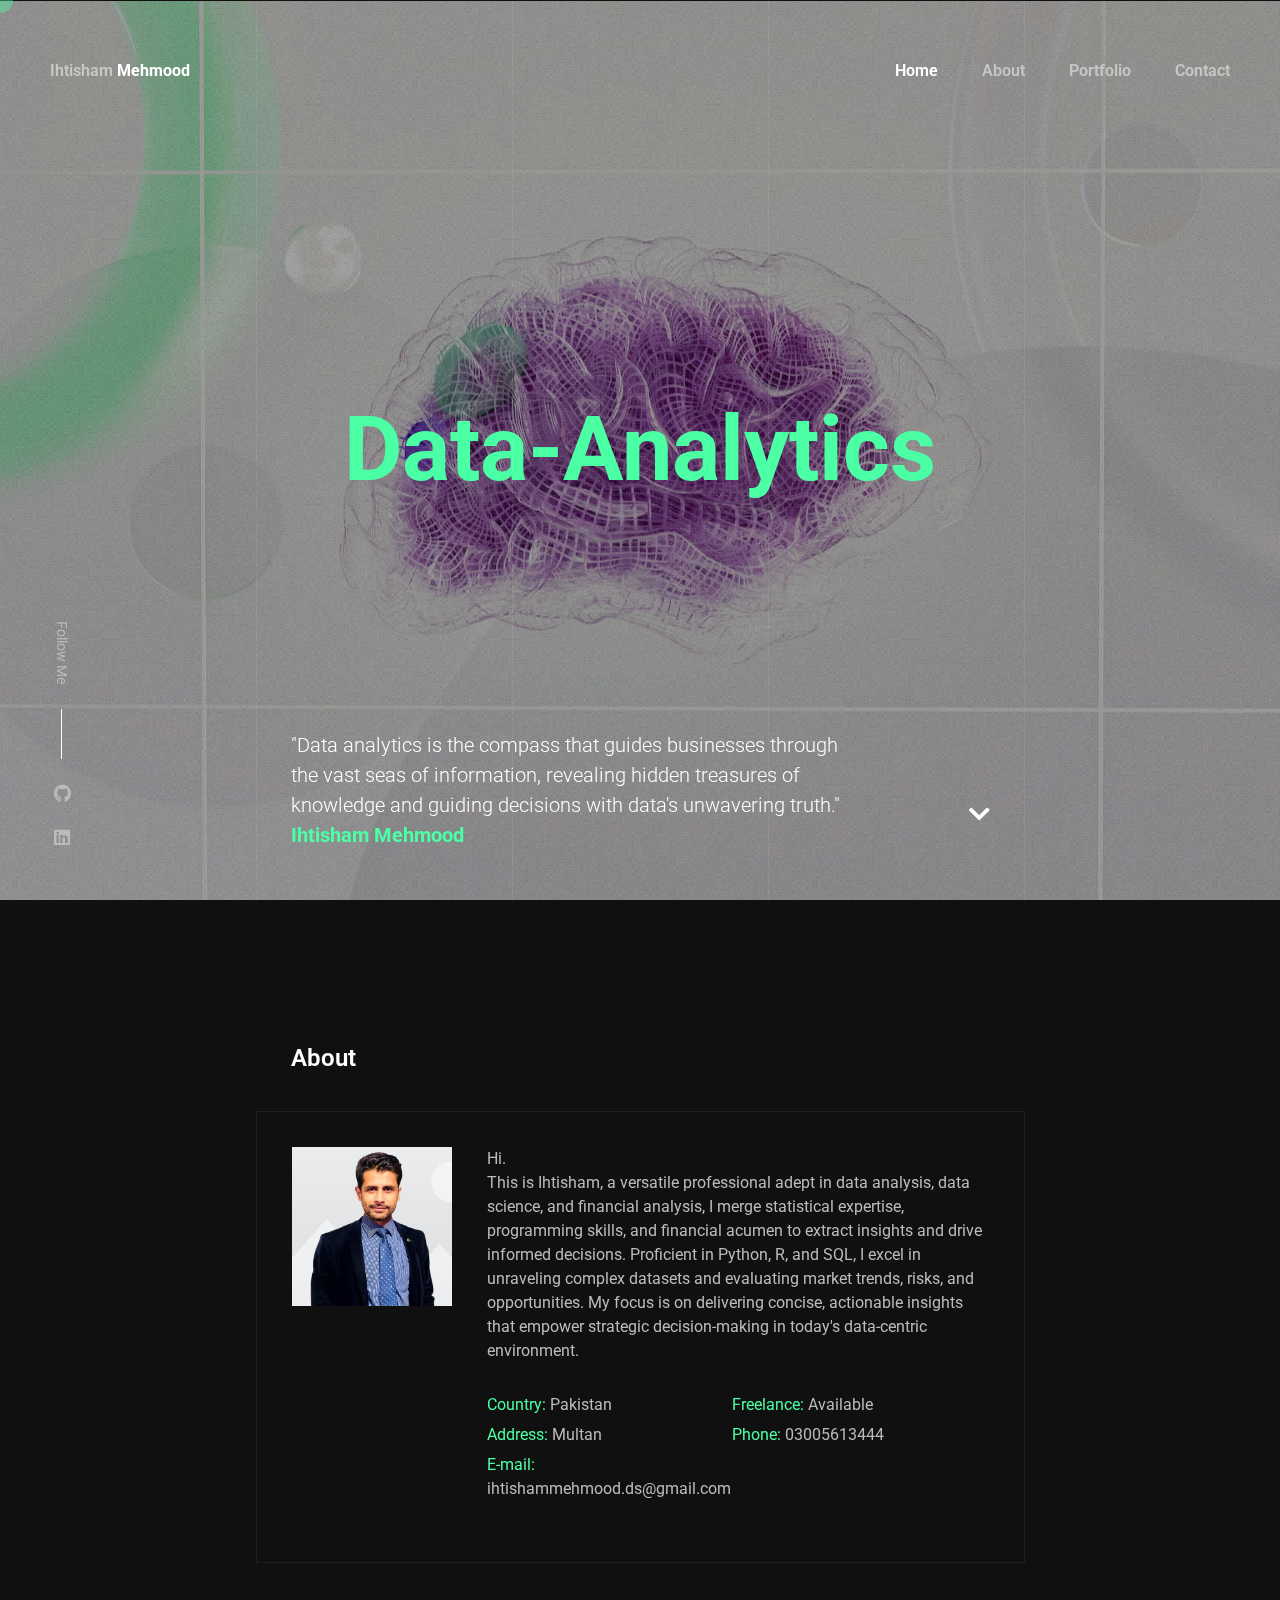
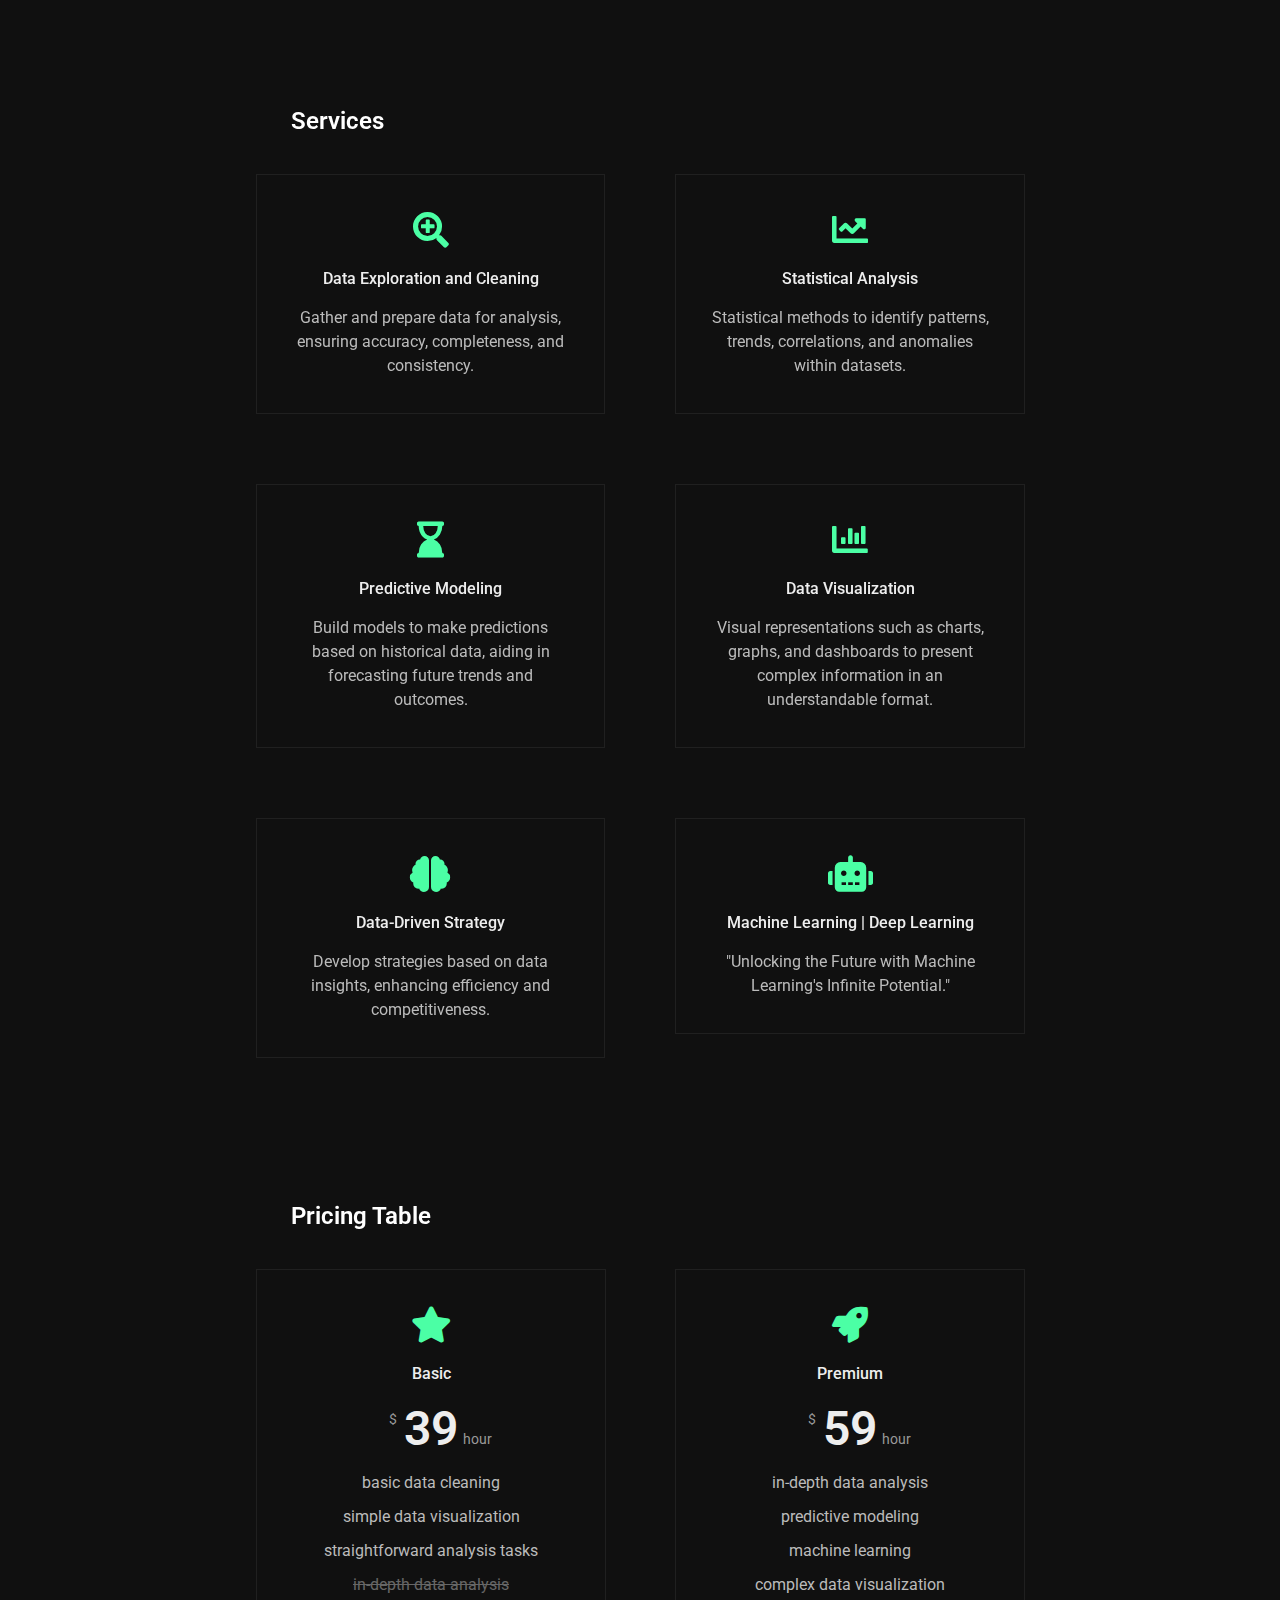
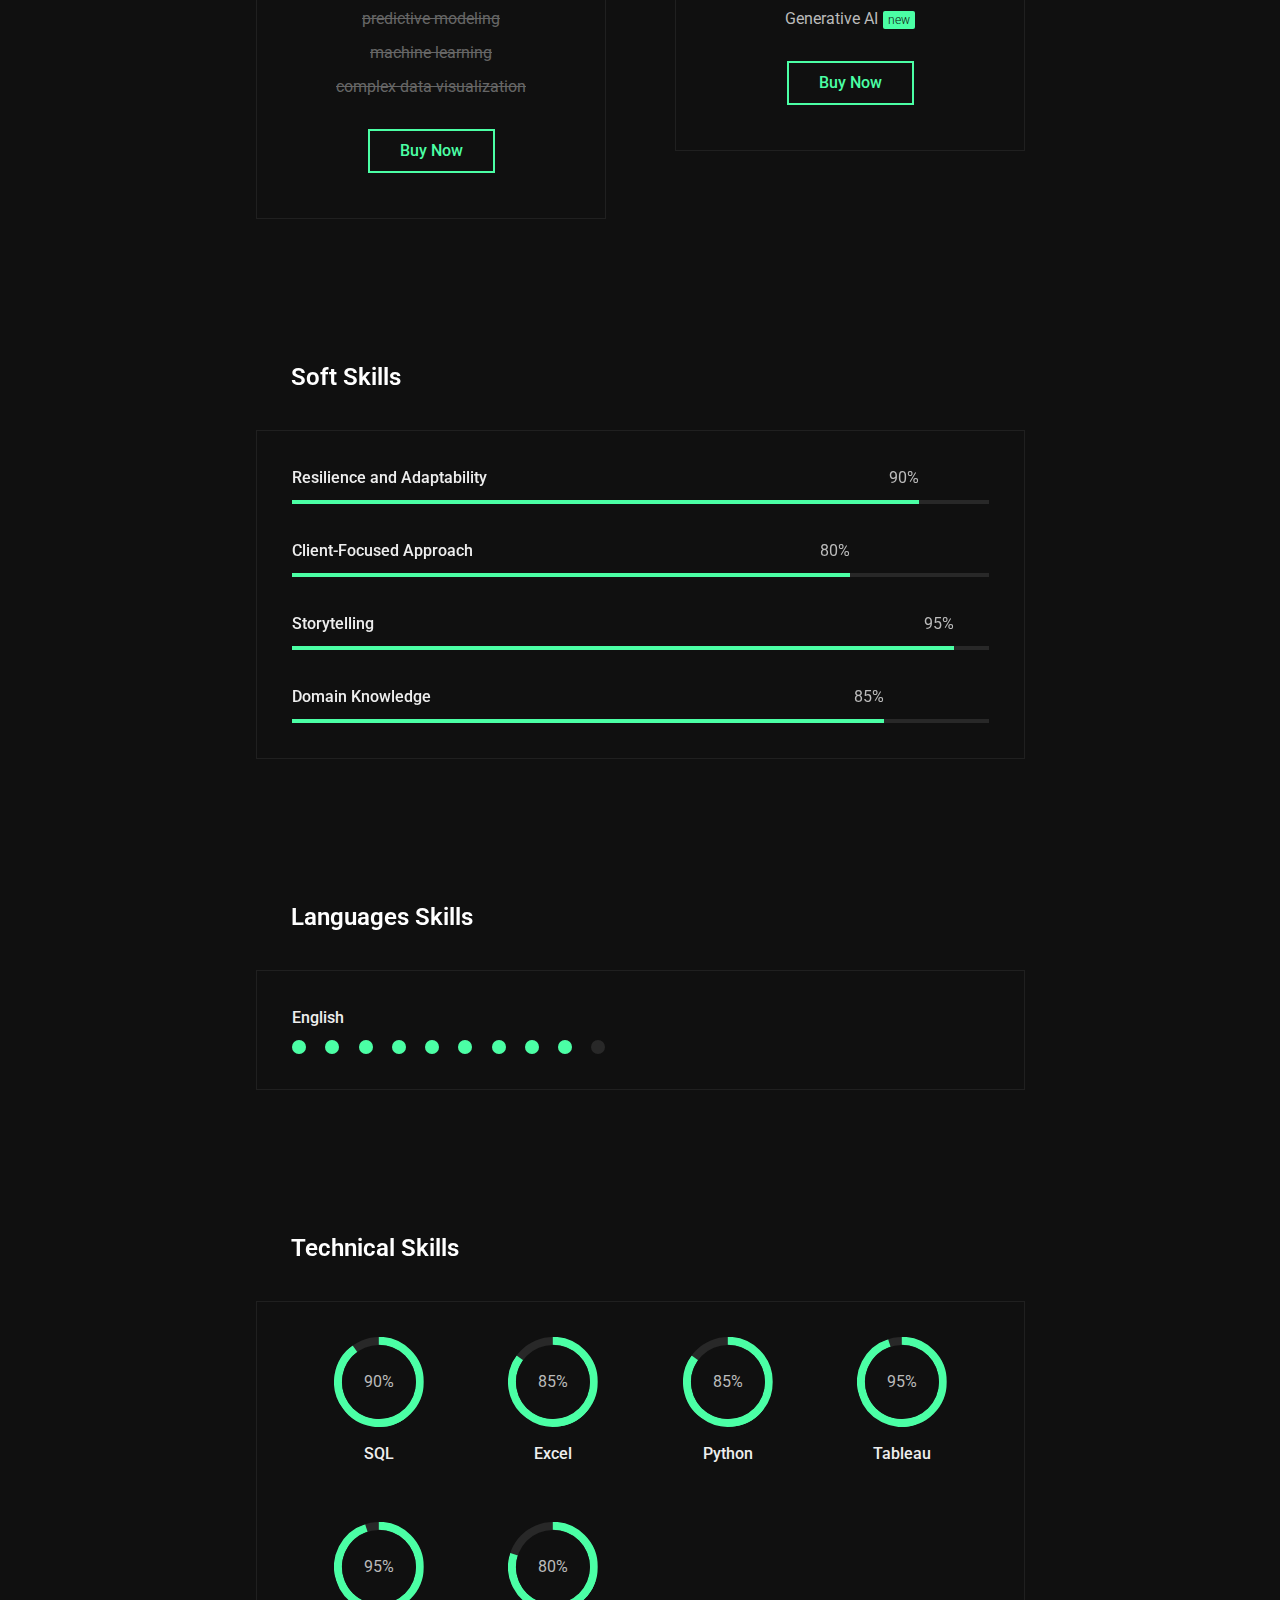
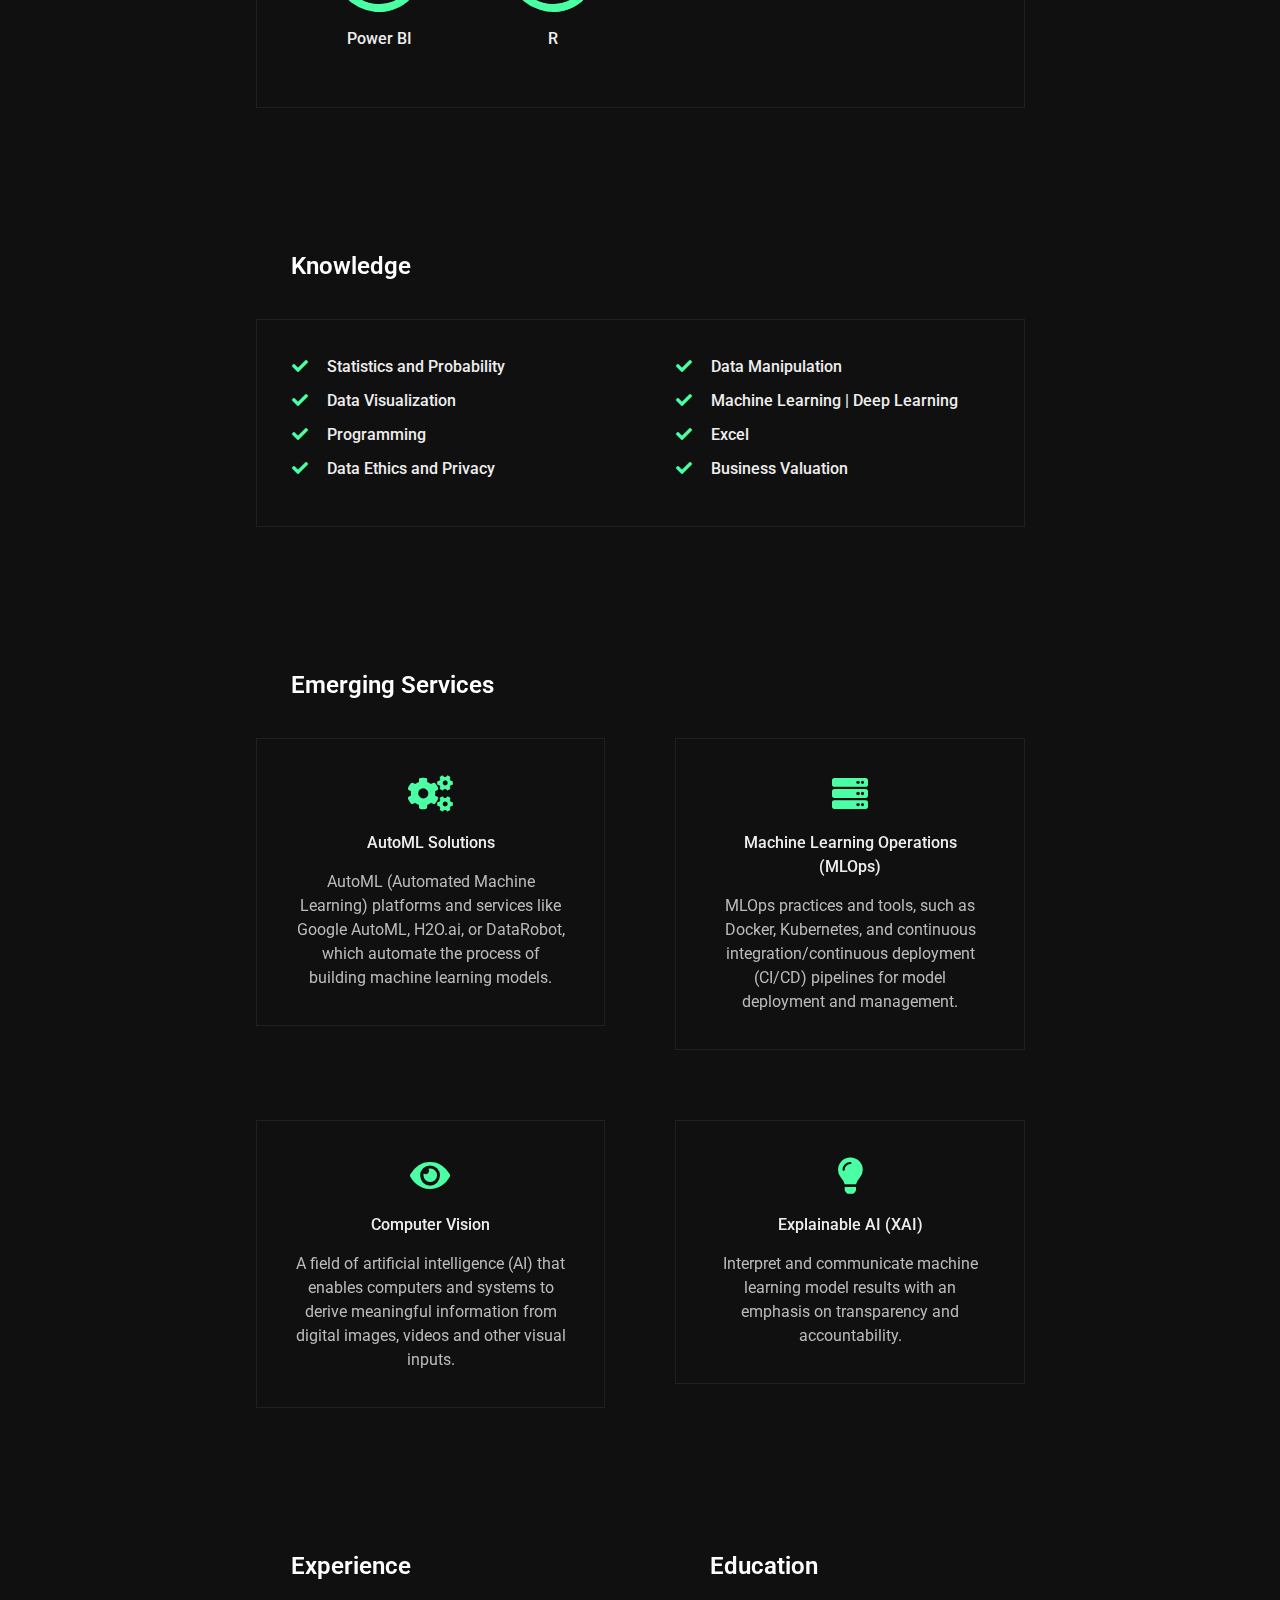
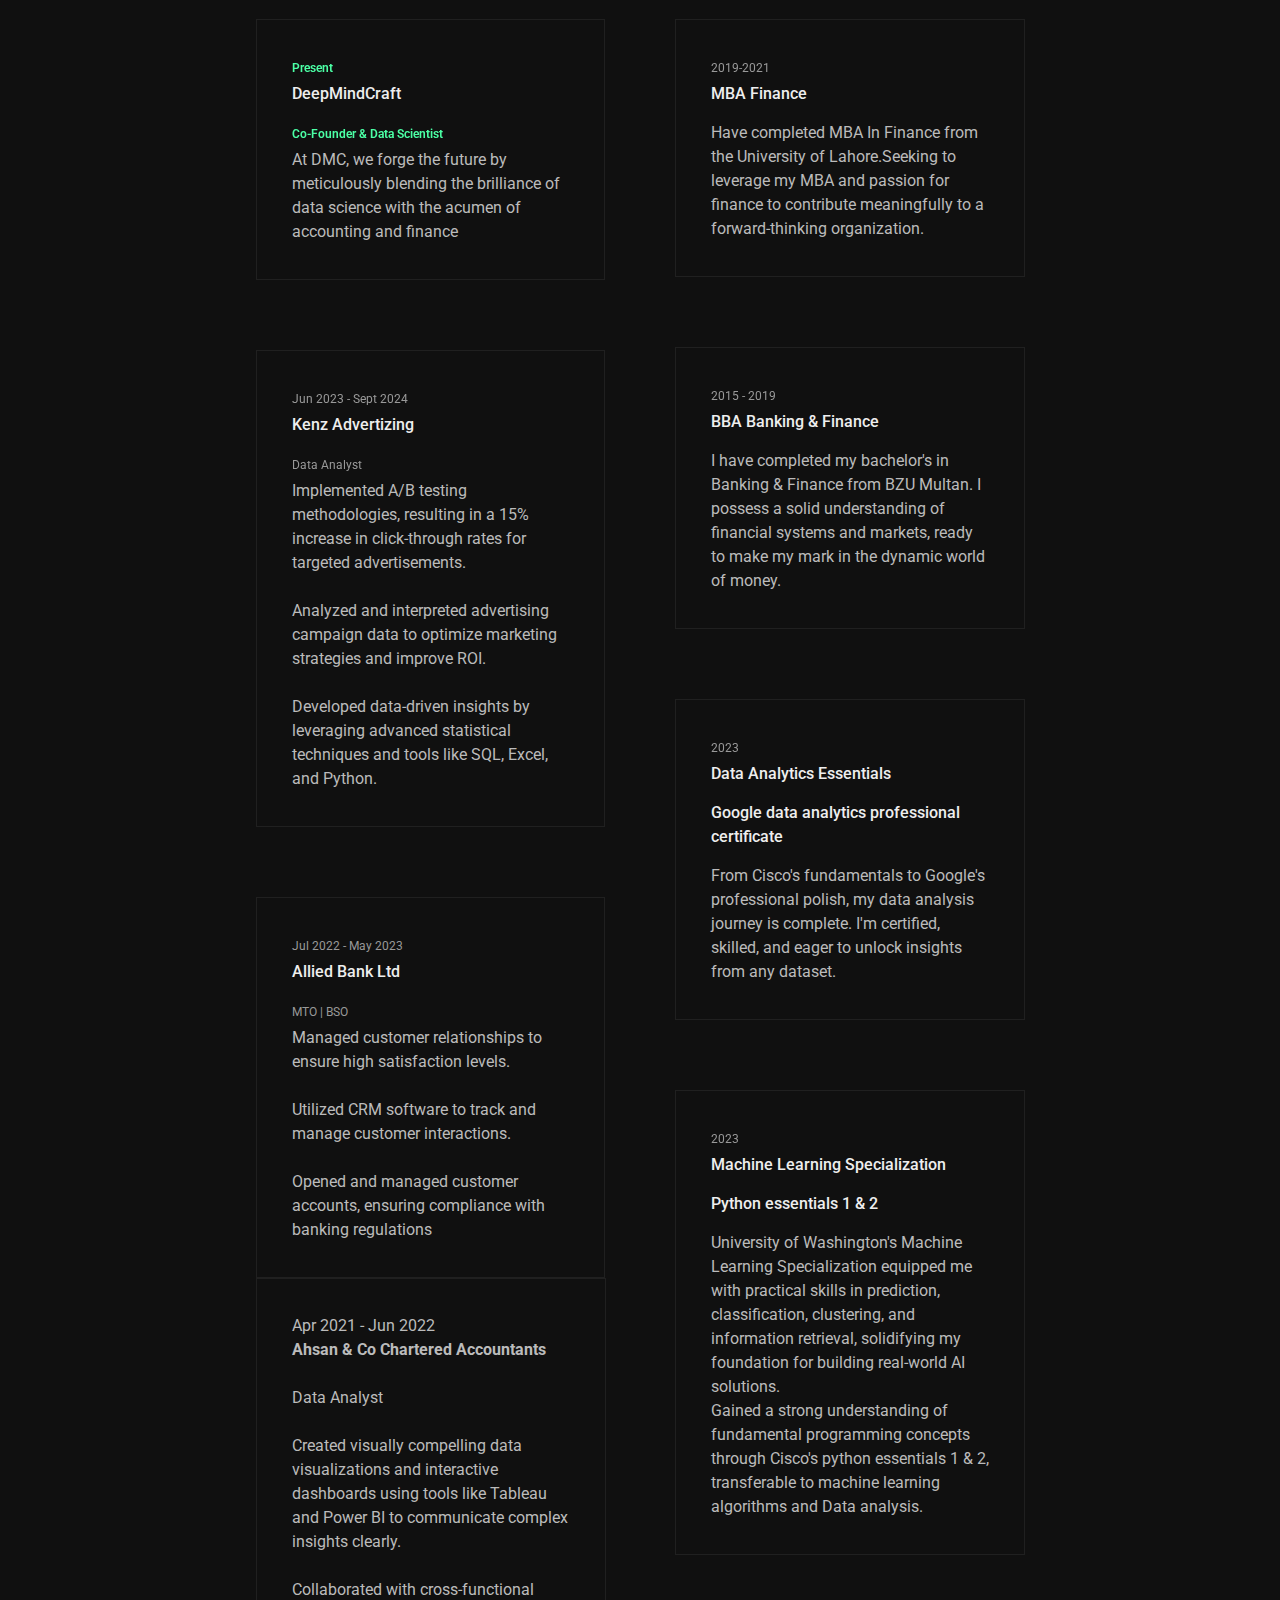
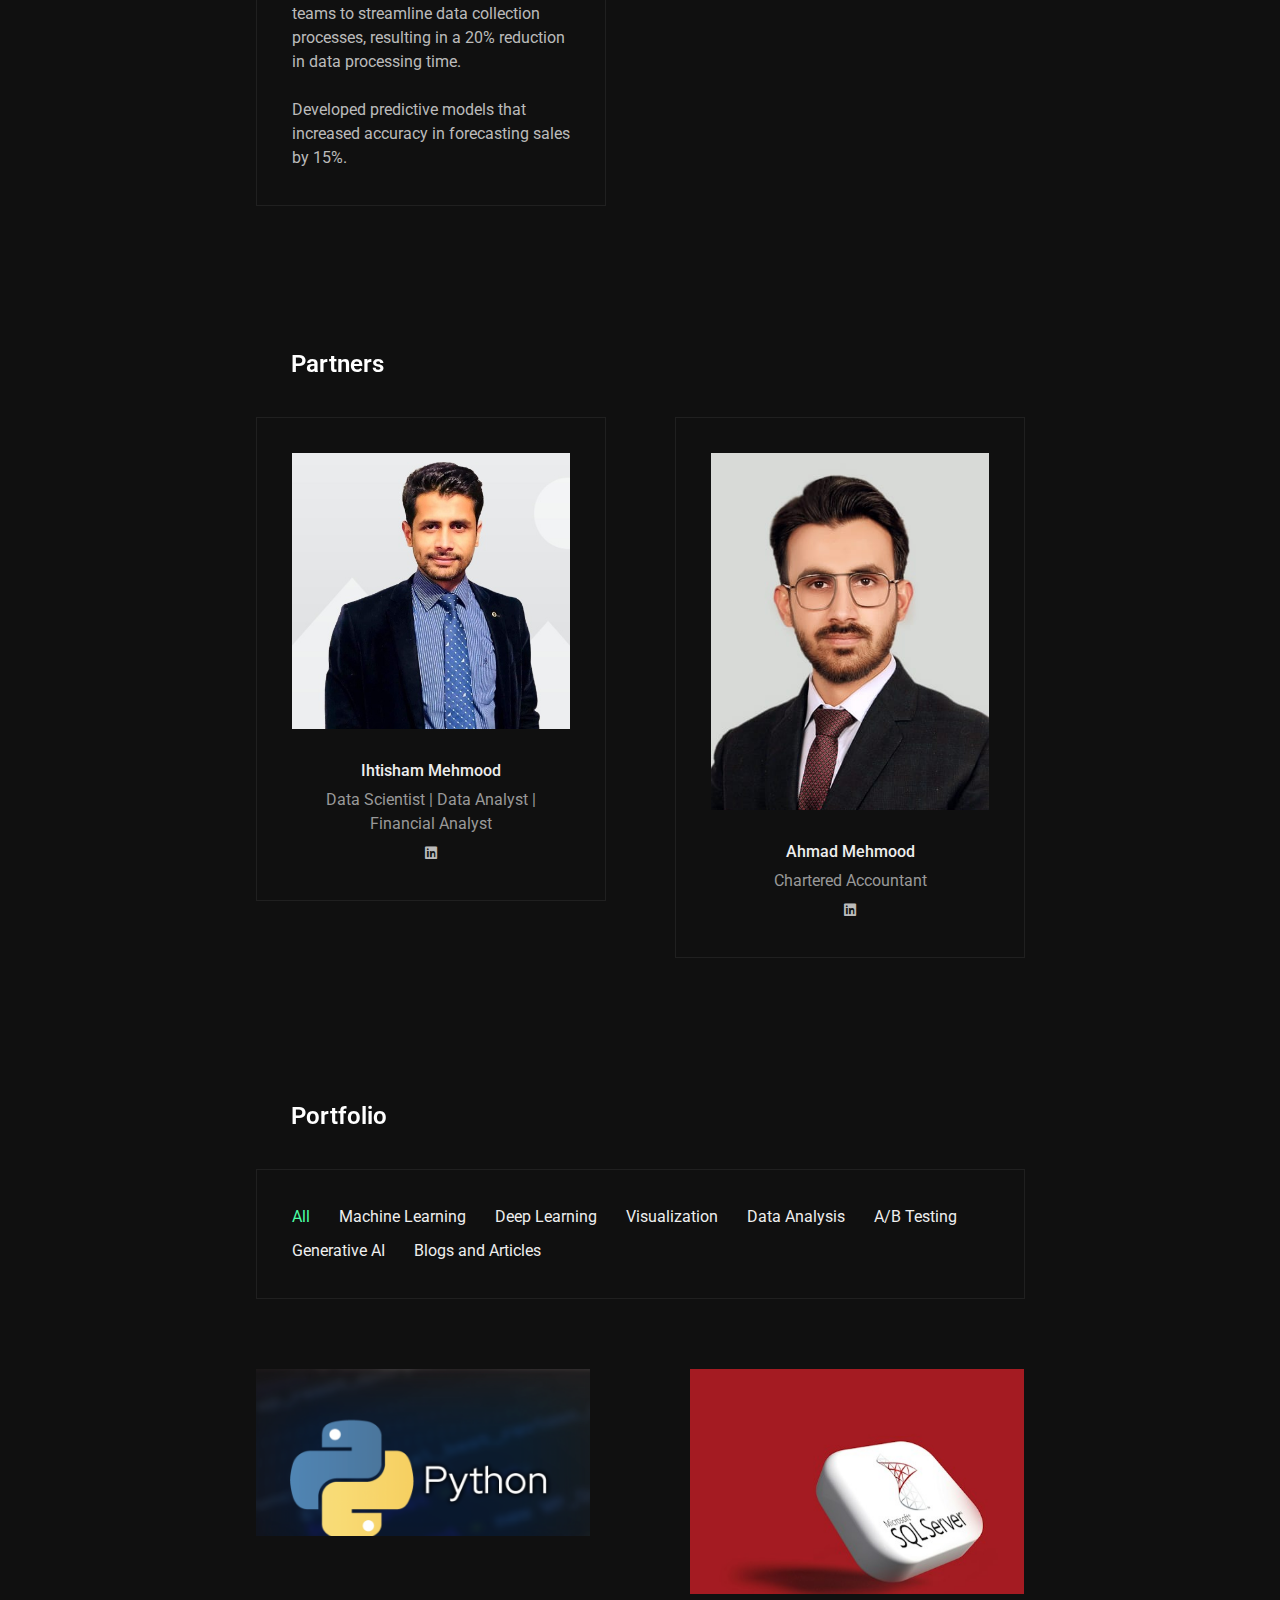
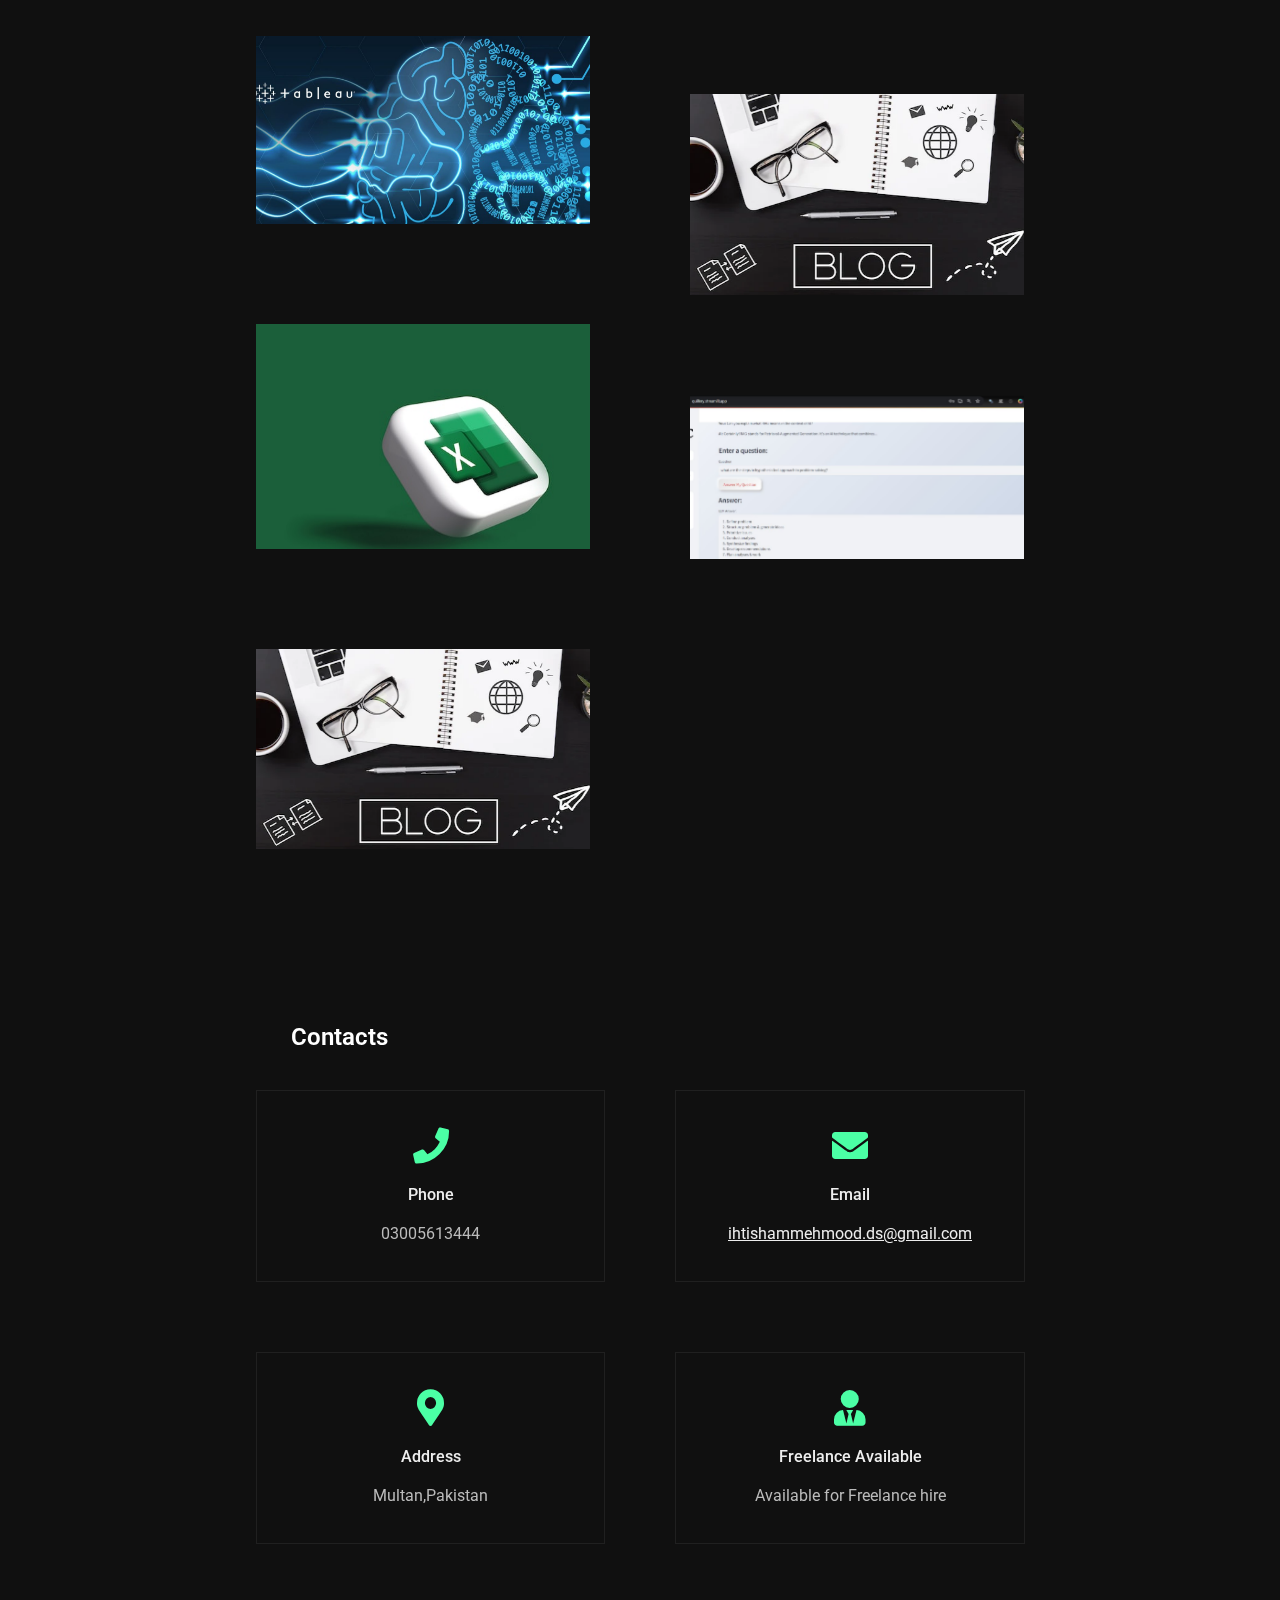
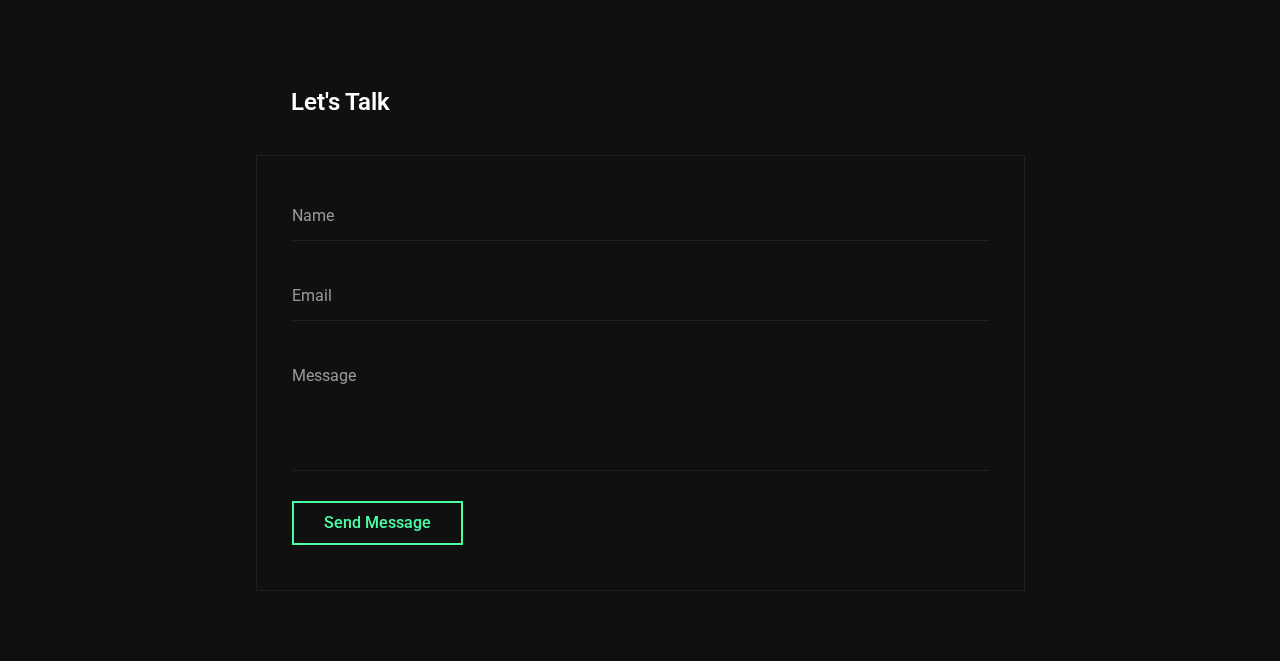
==== index.html @ e7256a23 "Version1.2" ====
<!doctype html>
<html lang="en-US">


<head>



	<!-- Title -->
	<title>IhtishamMehmood</title>

	<!-- Fonts -->
	<link href="https://fonts.googleapis.com/css?family=Roboto:100,100i,300,300i,400,400i,500,500i,700,700i,900,900i&amp;display=swap&amp;subset=cyrillic" rel="stylesheet">

	<link rel="stylesheet" href="css/min-styles.css" />
	<link rel="stylesheet" href="css/fontawesome.css" />
	<link rel="stylesheet" href="css/brands.css" />
	<link rel="stylesheet" href="css/solid.css" />
		
	<!--[if lt IE 9]>
	<script src="http://css3-mediaqueries-js.googlecode.com/svn/trunk/css3-mediaqueries.js"></script>
	<script src="http://html5shim.googlecode.com/svn/trunk/html5.js"></script>
	<![endif]-->

	<link rel="shortcut icon" href="images/favicons/favicon.ico">

	<!-- Global site tag (gtag.js) - Google Analytics -->
	<script async src=""></script>
	<script>
	  window.dataLayer = window.dataLayer || [];
	  function gtag(){dataLayer.push(arguments);}
	  gtag('js', new Date());

	  gtag('config', 'UA-125314689-11');
	</script>


</head>

<body class="home">

	<!-- Preloader -->
	<div class="preloader">
		<div class="centrize full-width">
			<div class="vertical-center">
				<div class="spinner">
					<div class="double-bounce1"></div>
					<div class="double-bounce2"></div>
				</div>
			</div>
		</div>
	</div>
	
	<!-- Container -->
	<div class="container">

		<!-- Cursor -->
		<div class="cursor-follower"></div>
	
		<!-- Header -->
		<header class="header">
			<div class="head-top">

				<!-- menu button -->
				<a href="#" class="menu-btn"><span></span></a>

				<!-- logo -->
				<div class="logo hover-masks-logo">
					<a href="others/Ihtisham Mehmood.pdf">
						<span class="mask-lnk">Ihtisham <strong>Mehmood</strong></span>
						<span class="mask-lnk mask-lnk-hover">Download <strong>CV</strong></span>
					</a>
				</div>
				


				<!-- top menu -->						
				<div class="top-menu hover-masks">
					<div class="top-menu-nav">	
						<div class="menu-topmenu-container">
							<ul class="menu">
								<li class="menu-item current-menu-item">
									<a href="#section-started">Home</a>
								</li>
								<li class="menu-item">
									<a href="#section-about">About</a>
								</li>
								<li class="menu-item">
									<a href="#section-portfolio">Portfolio</a>
								</li>
								<li class="menu-item">
									<a href="#section-contacts">Contact</a>
								</li>
							</ul>
						</div>
					</div>
				</div>

			</div>
		</header>
		
		<!-- Wrapper -->
		<div class="wrapper">	

			<!-- Section Started -->
			<div class="section started" id="section-started">

				<!-- background -->
				<div class="video-bg jarallax" style="background-image: url(images/Bakcground.jpg );">
					<div class="video-bg-mask"></div>
					<div class="video-bg-texture" id="grained_container"></div>
				</div>

				<!-- started content -->
				<div class="centrize full-width">
					<div class="vertical-center">
						<div class="started-content">
							<h1 class="h-title">
							    "Data analytics is the compass that guides businesses through the vast seas of information, revealing hidden treasures of knowledge and guiding decisions with data's unwavering truth."
								
								<strong>Ihtisham Mehmood</strong>   <br />
								
							</h1>
							<div class="h-subtitle typing-subtitle">
								<p><strong>Data-Analytics</strong></p>
								<p><strong>Data-Visualization</strong></p>
								<p><strong>A/B-Testing</strong></p>
								<p><strong>Generative-AI</strong></p>
								<p><strong>Machine-Learning</strong></p>
								<p><strong>Deep-Learning</strong></p>
								<p><strong>Computer-Vision</strong></p>
							    
							</div>
							<span class="typed-subtitle"></span>
						</div>
					</div>
				</div>

				<!-- mosue button -->
				<a href="#" class="mouse_btn" style="display: none;"><span class="icon fas fa-chevron-down"></span></a>

			</div>

			<!-- Section About -->
			<div class="section about" id="section-about">

				<!-- title -->
				<div class="title">
					<div class="title_inner">About</div>
				</div>

				<div class="content content-box">

					<!-- image -->
					<div class="image">
						<img src="images/about.jpg" alt="" />
					</div>

					<!-- desc -->
					<div class="desc">
						<p>Hi.<br>This is Ihtisham, a versatile professional adept in data analysis, data science, and financial analysis, I merge statistical expertise, programming skills, and financial acumen to extract insights and drive informed decisions. Proficient in Python, R, and SQL, I excel in unraveling complex datasets and evaluating market trends, risks, and opportunities. My focus is on delivering concise, actionable insights that empower strategic decision-making in today's data-centric environment.</p>
						<div class="info-list">
							<ul>
								<!-- <li><strong>Age:</strong> 26</li> -->
								<li><strong>Country:</strong> Pakistan</li>
								<li><strong>Freelance:</strong> Available</li>
								<li><strong>Address:</strong> Multan</li>
								<li><strong>Phone:</strong> 03005613444</li>
								<li><strong>E-mail:</strong> ihtishammehmood.ds@gmail.com</li>
							</ul>
						<!-- </div>
						<div class="bts">
							<a href="others/Ihtisham Mehmood.pdf" class="btn hover-animated">
								<span class="circle"></span>
								<span class="lnk">Download CV</span> -->
							</a>
						</div>
					</div>

					<div class="clear"></div>
				</div>
			</div>

			<!-- Section Service -->
			<div class="section service" id="section-services">
				<div class="content">

					<!-- title -->
					<div class="title">
						<div class="title_inner">Services</div>
					</div>

					<!-- service items -->
					<div class="service-items">

						<div class="service-col">
							<div class="service-item content-box">
								<div class="icon"><span class="fas fa-search-plus"></span></div>
								<div class="name">Data Exploration and Cleaning</div>
								<div class="text"> Gather and prepare data for analysis, ensuring accuracy, completeness, and consistency.</div>
							</div>
						</div>
						
						<div class="service-col">
							<div class="service-item content-box">
								<div class="icon"><span class="fas fa-chart-line"></span></div>
								<div class="name">Statistical Analysis</div>
								<div class="text">Statistical methods to identify patterns, trends, correlations, and anomalies within datasets.</div>
							</div>
						</div>

						<div class="service-col">
							<div class="service-item content-box">
								<div class="icon"><span class="fas fa-hourglass-end"></span></div>
								<div class="name">Predictive Modeling</div>
								<div class="text"> Build models to make predictions based on historical data, aiding in forecasting future trends and outcomes.</div>
							</div>
						</div>

						<div class="service-col">
							<div class="service-item content-box">
								<div class="icon"><span class="fas fa-chart-bar"></span></div>
								<div class="name">Data Visualization</div>
								<div class="text"> Visual representations such as charts, graphs, and dashboards to present complex information in an understandable format.</div>
							</div>
						</div>

						<div class="service-col">
							<div class="service-item content-box">
								<div class="icon"><span class="fas fa-brain"></span></div>
								<div class="name">Data-Driven Strategy</div>
								<div class="text"> Develop strategies based on data insights, enhancing efficiency and competitiveness.</div>
							</div>
						</div>

						<div class="service-col">
							<div class="service-item content-box">
								<div class="icon"><span class="fas fa-robot"></span></div>
								<div class="name">Machine Learning | Deep Learning</div>
								<div class="text">"Unlocking the Future with Machine Learning's Infinite Potential."</div>
							</div>
						</div>

					</div>

					<div class="clear"></div>
				</div>
			</div>

			<!-- Section Pricing -->
			<div class="section pricing" id="section-pricing">
				<div class="content">

					<!-- title -->
					<div class="title">
						<div class="title_inner">Pricing Table</div>
					</div>

					<!-- pricing items -->
					<div class="pricing-items">

						<div class="pricing-col">
							<div class="pricing-item content-box">
								<div class="icon">
									<span class="fas fa-star"></span>
								</div>
								<div class="name">Basic</div>
								<div class="amount">
									<span class="number">
										<span class="dollar">$</span>
										<span>39</span>
										<span class="period">hour</span>
									</span>
								</div>
								<div class="feature-list">
									<ul>
										<li> basic data cleaning</li>
										<li>simple data visualization</li>
										<li> straightforward analysis tasks</li>
										<li class="disable">in-depth data analysis</li>
										<li class="disable">predictive modeling</li>
										<li class="disable">machine learning</li>
										<li class="disable">complex data visualization</li>
									</ul>
								</div>
								<div class="bts">
									<a href="#section-contacts" class="btn hover-animated">
										<span class="circle"></span>
										<span class="lnk">Buy Now</span>
									</a>
								</div>
							</div>
						</div>

						<div class="pricing-col">
							<div class="pricing-item content-box">
								<div class="icon">
									<span class="fas fa-rocket"></span>
								</div>
								<div class="name">Premium</div>
								<div class="amount">
									<span class="number">
										<span class="dollar">$</span>
										<span>59</span>
										<span class="period">hour</span>
									</span>
								</div>
								<div class="feature-list">
									<ul>
										<li>in-depth data analysis</li>
										<li>predictive modeling</li>
										<li>machine learning</li>
										<li>complex data visualization</li>
										<li>Generative AI<strong>new</strong></li>
									</ul>
								</div>
								<div class="bts">
									<a href="#section-contacts" class="btn hover-animated">
										<span class="circle"></span>
										<span class="lnk">Buy Now</span>
									</a>
								</div>
							</div>
						</div>

					</div>

				</div>
			</div>

		
					</div>
				</div>
			</div>

			<!-- Section Design Skills -->
			<div class="section skills" id="section-skills">
				<div class="content">

					<!-- title -->
					<div class="title">
						<div class="title_inner">Soft Skills</div>
					</div>

					<!-- skills items -->
					<div class="skills percent content-box">
						<ul>
							<li> 
								<div class="name">Resilience and Adaptability</div>
								<div class="progress ">
									<div class="percentage" style="width: 90%;">
										<span class="percent">90%</span>
									</div>
								</div>
							</li>
							<li> 
								<div class="name">Client-Focused Approach</div>
								<div class="progress ">
									<div class="percentage" style="width: 80%;">
										<span class="percent">80%</span>
									</div>
								</div>
							</li>
							<li> 
								<div class="name">Storytelling</div>
								<div class="progress ">
									<div class="percentage" style="width: 95%;">
										<span class="percent">95%</span>
									</div>
								</div>
							</li>
							<li>
								<div class="name">Domain Knowledge</div>
								<div class="progress ">
									<div class="percentage" style="width: 85%;">
										<span class="percent">85%</span>
									</div>
								</div>
							</li>
						</ul>
					</div>

				</div>
			</div>

			<!-- Section Languages Skills -->
			<div class="section skills" id="section-skills-lang">
				<div class="content">

					<!-- title -->
					<div class="title">
						<div class="title_inner">Languages Skills</div>
					</div>

					<!-- skills items -->
					<div class="skills dotted content-box">
						<ul>
							<li> 
								<div class="name">English</div>
								<div class="progress">
									<div class="percentage" style="width: 90%;">
										<span class="percent">90%</span>
									</div>
								</div>
							</li>
							<li> 
							</div>
								</div>
							</li>
						</ul>
					</div>
				</div>

			</div>

			<!-- Section Coding Skills -->
			<div class="section skills" id="section-skills-code">
				<div class="content">
					
					<!-- title -->
					<div class="title">
						<div class="title_inner">Technical Skills</div>
					</div>

					<!-- skills items -->
					<div class="skills circles content-box">
						<ul>
							<li> 
								<div class="name">SQL</div>
								<div class="progress p90"> <!-- p90 = 90% circle fill color -->
									<div class="percentage">
										<span class="percent">90%</span>
									</div>
									<span>90%</span>
								</div>
							</li>
							<li> 
								<div class="name">Excel</div>
								<div class="progress p85"> <!-- p75 = 75% circle fill color -->
									<div class="percentage">
										<span class="percent">85%</span>
									</div>
									<span>85%</span>
								</div>
							</li>
							<li> 
								<div class="name">Python</div>
								<div class="progress p85"> <!-- p85 = 85% circle fill color -->
									<div class="percentage">
										<span class="percent">85%</span>
									</div>
									<span>85%</span>
								</div>
							</li>
							<li> 
								<div class="name">Tableau</div>
								<div class="progress p95"> <!-- p95 = 95% circle fill color -->
									<div class="percentage">
										<span class="percent">95%</span>
									</div>
									<span>95%</span>
								</div>
							</li>
							<li> 
								<div class="name">Power BI</div>
								<div class="progress p95"> <!-- p95 = 95% circle fill color -->
									<div class="percentage">
										<span class="percent">95%</span>
									</div>
									<span>95%</span>
								</div>
							</li>
							<li> 
								<div class="name">R</div>
								<div class="progress p80"> <!-- p95 = 95% circle fill color -->
									<div class="percentage">
										<span class="percent">80%</span>
									</div>
									<span>80%</span>
						</ul>
					</div>

				</div>
			</div>

			<!-- Section Knowladge Skills -->
			<div class="section skills" id="section-skills-know">
				<div class="content">

					<!-- title -->
					<div class="title">
						<div class="title_inner">Knowledge</div>
					</div>

					<!-- skills -->
					<div class="skills list content-box">
						<ul>
							<li> 
								<div class="name">Statistics and Probability</div>
							</li>
							<li> 
								<div class="name">Data Manipulation</div>
							</li>
							<li> 
								<div class="name">Data Visualization</div>
							</li>
							<li> 
								<div class="name">Machine Learning | Deep Learning</div>
							</li>
							<li> 
								<div class="name">Programming</div>
							</li>
							<li> 
								<div class="name">Excel</div>
							</li>
							<li> 
								<div class="name">Data Ethics and Privacy</div>
							</li>
							<li> 
								<div class="name">Business Valuation</div>
							</li>
						</ul>
					</div>

				</div>
			</div>

			<!-- Section Interests -->
			<div class="section service" id="section-interests">
				<div class="content">

					<!-- title -->
					<div class="title">
						<div class="title_inner">Emerging Services</div>
					</div>

					<!-- interests items -->
					<div class="service-items">

						<div class="service-col">
							<div class="service-item content-box">
								<div class="icon"><span class="fas fa-cogs"></span></div>
								<div class="name">AutoML Solutions</div>
								<div class="text"> AutoML (Automated Machine Learning) platforms and services like Google AutoML, H2O.ai, or DataRobot, which automate the process of building machine learning models.</div>
							</div>
						</div>

						<div class="service-col">
							<div class="service-item content-box">
								<div class="icon"><span class="fas fa-server"></span></div>
								<div class="name">Machine Learning Operations (MLOps)</div>
								<div class="text"> MLOps practices and tools, such as Docker, Kubernetes, and continuous integration/continuous deployment (CI/CD) pipelines for model deployment and management.</div>
							</div>
						</div>

						<div class="service-col">
							<div class="service-item content-box">
								<div class="icon"><span class="fas fa-eye"></span></div>
								<div class="name">Computer Vision</div>
								<div class="text"> A field of artificial intelligence (AI) that enables computers and systems to derive meaningful information from digital images, videos and other visual inputs.</div>
							</div>
						</div>

						<div class="service-col">
							<div class="service-item content-box">
								<div class="icon"><span class="fas fa-lightbulb"></span></div>
								<div class="name">Explainable AI (XAI)</div>
								<div class="text">Interpret and communicate machine learning model results with an emphasis on transparency and accountability.</div>
							</div>
						</div>

					</div>

					<div class="clear"></div>
				</div>
			</div>
			<!-- Adding Strategies and Challegnes here -->
			<!-- Section Resume -->
			<div class="section resume" id="section-history">
				<div class="content">
					<div class="cols">

						<div class="col col-md">

							<!-- title -->
							<div class="title">
								<div class="title_inner">Experience</div>
							</div>
							
							<!-- resume items -->
							<div class="resume-items">
								
								<div class="resume-item content-box active">
									<div class="date">Present</div>
									<div class="name">DeepMindCraft</div>
									<div class="date">Co-Founder & Data Scientist</div>
									<div class="text">
										At DMC, we forge the future by meticulously blending the brilliance of data science with the acumen of accounting and finance
										
										</div>
								</div>

								<div class="resume-item content-box">
									<div class="date">Jun 2023 - Sept 2024</div>
									<div class="name">Kenz Advertizing</div>
									<div class="date">Data Analyst</div>
									<div class="text">Implemented A/B testing methodologies, resulting in a 15% increase in click-through rates for targeted
										advertisements.<br>
										<br>Analyzed and interpreted advertising campaign data to optimize marketing strategies and improve ROI.<br>
										<br>Developed data-driven insights by leveraging advanced statistical techniques and tools like SQL, Excel,
										and Python.
									</div>
								</div>

								<div class="resume-item content-box">
									<div class="date">Jul 2022 - May 2023</div>
									<div class="name">Allied Bank Ltd</div>
									<div class="date">MTO | BSO</div>
									<div class="text">Managed customer relationships to ensure high satisfaction levels.<br>
										<br>Utilized CRM software to track and manage customer interactions.<br>
										<br>Opened and managed customer accounts, ensuring compliance with banking regulations </div>
								</div>

							</div>
							<div class="resume-item content-box">
								<div class="date">Apr 2021 - Jun 2022</div>
								<div class="name"><b>Ahsan & Co Chartered Accountants</b></div><br>
								<div class="date">Data Analyst</div><br>
								<div class="text">
									 Created visually compelling data visualizations and interactive dashboards using tools like Tableau and Power BI to communicate complex insights clearly.<br>
									<br>Collaborated with cross-functional teams to streamline data collection processes, resulting in a 20% reduction in data processing time.<br>
									<br>Developed predictive models that increased accuracy in forecasting sales by 15%.
								
									
									
								</div>
							</div>

						</div>
						
						<div class="col col-md">

							<!-- title -->
							<div class="title">
								<div class="title_inner">Education</div>
							</div>
							
							<!-- resume items -->
							<div class="resume-items">

								<div class="resume-item content-box">
									<div class="date">2019-2021</div>
									<div class="name">MBA Finance</div>
									<div class="text">Have completed MBA In Finance  from the University of Lahore.Seeking to leverage my MBA and passion for finance to contribute meaningfully to a forward-thinking organization.</div>
								</div>

								<div class="resume-item content-box">
									<div class="date">2015 - 2019</div>
									<div class="name">BBA Banking & Finance</div>
									<div class="text">I have completed my bachelor's  in Banking & Finance from BZU Multan. I possess a solid understanding of financial systems and markets, ready to make my mark in the dynamic world of money. </div>
								</div>

								<div class="resume-item content-box">
									<div class="date">2023</div>
									<div class="name">Data Analytics Essentials</div>
									<div class="name">Google data analytics professional certificate</div>
									<div class="text">From Cisco's fundamentals to Google's professional polish, my data analysis journey is complete. I'm certified, skilled, and eager to unlock insights from any dataset.</div>
								</div>
								<div class="resume-item content-box">
									<div class="date">2023</div>
									<div class="name">Machine Learning Specialization</div>
									<div class="name">Python essentials 1 & 2</div>
									<div class="text">University of Washington's Machine Learning Specialization equipped me with practical skills in prediction, classification, clustering, and information retrieval, solidifying my foundation for building real-world AI solutions.<br>  </div>
									Gained a strong understanding of fundamental programming concepts through Cisco's python essentials 1 & 2, transferable to machine learning algorithms and Data analysis.
								</div>
								

							</div>
						</div>

					</div>
				</div>
			</div>
			


			<!-- Section Team -->
			<div class="section team" id="section-team">
				<div class="content">

					<!-- title -->
					<div class="title">
						<div class="title_inner">Partners</div>
					</div>

					<!-- team items -->
					<div class="team-items">

						<div class="team-col">
							<div class="team-item content-box">
								<div class="image">
									<img src="images/about.jpg" alt="" />
								</div>
								<div class="desc">
									<div class="name">Ihtisham Mehmood</div>
									<div class="category">Data Scientist | Data Analyst | Financial Analyst</div>
									<div class="soc">
										
										</a>
										<a target="_blank" href="https://www.linkedin.com/in/ihtishammehmood/">
											<span class="icon fab fa-linkedin"></span>
										</a>
										
										</a>
									</div>
								</div>
							</div>
						</div>

						<div class="team-col">
							<div class="team-item content-box">
								<div class="image">
									<img src="images/Ahmad.jpg" alt="" />
								</div>
								<div class="desc">
									<div class="name">Ahmad Mehmood</div>
									<div class="category">Chartered Accountant</div>
									<div class="soc">
										
										</a>
										<a target="_blank" href="https://www.linkedin.com/in/ahmad-mehmood-4a4609125/">
											<span class="icon fab fa-linkedin"></span>
										</a>
									<!-- </a>
									<a target="_blank" href="https://ahmad-mehmood1.github.io/">
										<span class="icon fa fa-globe"></span> -->
									</a>
										</a>
									</div>
								</div>
							</div>
						</div>

					</div>
					
				</div>
			</div>

		

			<!-- Works -->
			<div class="section works" id="section-portfolio">
				<div class="content">

					<!-- title -->
					<div class="title">
						<div class="title_inner">Portfolio</div>
					</div>
				
					<!-- portfolio filter -->
					<div class="filter-menu content-box">
						<div class="filters">
							<div class="btn-group">
								<label data-text="All" class="glitch-effect"><input type="radio" name="fl_radio" value=".box-item" />All</label>
							
							</div>
							<div class="btn-group">
								<label data-text="Machine Learning"><input type="radio" name="fl_radio" value=".f-music" />Machine Learning</label>
							</div>
							<div class="btn-group">
								<label data-text="Deep Learning"><input type="radio" name="fl_radio" value=".f-links" />Deep Learning</label>
							</div>
							<div class="btn-group">
								<label data-text="Visualization"><input type="radio" name="fl_radio" value=".f-image" />Visualization</label>
							</div>
							<div class="btn-group">
								<label data-text="Data Analysis"><input type="radio" name="fl_radio" value=".f-gallery" />Data Analysis</label>
							</div>
							<div class="btn-group">
								<label data-text="A/B Testing"><input type="radio" name="fl_radio" value=".f-content" />A/B Testing</label>
							</div>
							<div class="btn-group">
								<label data-text="Generative AI"><input type="radio" name="fl_radio" value=".f-content2" />Generative AI</label>
							</div>
							<div class="btn-group">
								<label data-text="Blogs and Articles"><input type="radio" name="fl_radio" value=".f-gallery2" />Blogs and Articles</label>
							
							
							</div>
							
							
						</div>
					</div>
					
					<!-- portfolio items -->
					<div class="box-items portfolio-items">

						<div class="box-item f-gallery">
							<div class="image">
								<a href="https://github.com/Ihtishammehmood/Python.git" class="has-popup-link hover-animated" target="_blank">
									<img src="images/Python.jpg" class="wp-post-image" alt="" />
									<span class="info circle">
										<span class="centrize full-width">
											<span class="vertical-center">
												<span class="icon fas fa-link"></span>
												<span class="desc">
													<span class="category">Python</span>
													<span class="name">
														"Elevate Machine Learning | Deep Learning with Python"</span>
													</span>
												</span>
											</span>
										
										</span>
									</a>
								</div>
							</div>

						<div class="box-item f-links"> <!-- add class "animate-to-page" if need animated transition to page and delete target="_blank" -->
							<div class="image">
								<a href="https://github.com/Ihtishammehmood/SQL-server.git" class="has-popup-link hover-animated" target="_blank">
									<img src="images/sql.jpg" class="wp-post-image" alt="" />
									<span class="info circle">
										<span class="centrize full-width">
											<span class="vertical-center">
												<span class="icon fas fa-link"></span>
												<span class="desc">
													<span class="category">SQL</span>
													<span class="name">" Crafting Data into Insights"</span>
												</span>
											</span>
										</span>
									
									</span>
								</a>
							</div>
						</div>

						<div class="box-item f-image">
							<div class="image">
								<a href="https://public.tableau.com/app/profile/ihtisham.mehmood" class="has-popup-link hover-animated" target="_blank">
									<img src="images/Tableau.jpg" class="wp-post-image" alt="" />
									<span class="info circle">
										<span class="centrize full-width">
											<span class="vertical-center">
												<span class="icon fas fa-link"></span>
												<span class="desc">
													<span class="category">Tableau</span>
													<span class="name">"Transforming Data into Actionable Insights."</span>
												</span>
											</span>
										</span>
									
									</span>
								</a>
							</div>
						</div>

						<div class="box-item f-music">
							<div class="image">
								<a href="https://www.linkedin.com/in/ihtishammehmood/recent-activity/articles/" class="has-popup-link hover-animated" target="_blank">
									<img src="images/blog.jpg" class="wp-post-image" alt="" />
									<span class="info circle">
										<span class="centrize full-width">
											<span class="vertical-center">
												<span class="icon fas fa-link"></span>
												<span class="desc">
													<span class="category">Blogs & Articles</span>
													<span class="name">"Centered around projects".</span>
												</span>
											</span>
										
										</span>
									</span>
								</a>
								<div id="gallery-2" class="mfp-hide">
									<a href="images/work5.jpg"></a>
									<a href="images/work1.jpg"></a>
									<a href="images/work2.jpg"></a>
									<a href="images/work3.jpg"></a>
								</div>
							</div>
						</div>

						<div class="box-item f-image">
							<div class="image">
								<a href="https://drive.google.com/drive/folders/1lQw5Jqp3JJnR2W_KTXw8CYvzCmFf6GIK?q=sharedwith:public%20parent:1lQw5Jqp3JJnR2W_KTXw8CYvzCmFf6GIK" class="has-popup-link hover-animated" target="_blank">
									<img src="images/excel.jpg" class="wp-post-image" alt="" />
									<span class="info circle">
										<span class="centrize full-width">
											<span class="vertical-center">
												<span class="icon fas fa-link"></span>
												<span class="desc">
													<span class="category">Excel Projects</span>
													<span class="name">"Empowering Your Data Mastery."													</span>
												</span>
											</span>
										</span>
									
									</span>
								</a>
							</div>
						</div>


						<div class="box-item f-content2">
							<div class="image">
								<a href="https://quillery.streamlit.app/" class="has-popup-link hover-animated" target="_blank">
									<img src="images\RAG.JPG" class="wp-post-image" alt="" />
									<span class="info circle">
										<span class="centrize full-width">
											<span class="vertical-center">
												<span class="icon fas fa-link"></span>
												<span class="desc">
													<span class="category">Retrieval Augmented Generation(RAG)</span>
													<span class="name">"A Rag Based Chatbot built with streamlit using Gemini API"													</span>
												</span>
											</span>
										</span>
									
									</span>
								</a>
							</div>
						</div>
				

						<div class="box-item f-gallery2">
							<div class="image">
								<a href="https://www.linkedin.com/in/ihtishammehmood/recent-activity/articles/" class="has-popup-link hover-animated" target="_blank">
									<img src="images/blog.jpg" class="wp-post-image" alt="" />
									<span class="info circle">
										<span class="centrize full-width">
											<span class="vertical-center">
												<span class="icon fas fa-link"></span>
												<span class="desc">
													<span class="category">Kaggle</span>
													<span class="name">"End to End Projects"													</span>
												</span>
											</span>
										</span>
									
									</span>
								</a>
							</div>
						</div>

						
					
				
			
							<!-- </div> -->
							<!-- <div id="popup-1" class="popup-box mfp-fade mfp-hide">
								<div class="content">
									<div class="image" style="background-image: url(images/work8.jpg);"></div>
									<div class="desc single-post-text">
										<div class="category">Content</div>
										<h4>Hand holding pyramid painting</h4>
										<p>
											
										</p>
										<ul>
											
										</ul>
										<p>
											
										</p>
										<a href="works_single_1.html" class="btn hover-animated">
											<span class="circle"></span>
											<span class="lnk">View Project</span>
										</a>
									</div>
								</div>
							</div>
						</div> -->

					</div>

					<div class="clear"></div>
				</div>
			</div>

			<!-- Section Contacts Info -->
			<div class="section contacts" id="section-contacts">
				<div class="content">

					<!-- title -->
					<div class="title">
						<div class="title_inner">Contacts</div>
					</div>

					<!-- contacts items -->
					<div class="service-items">

						<div class="service-col">
							<div class="service-item content-box">
								<div class="icon"><span class="fas fa-phone"></span></div>
								<div class="name">Phone</div>
								<div class="text">03005613444</div>
							</div>
						</div>
						
						<div class="service-col">
							<div class="service-item content-box">
								<div class="icon"><span class="fas fa-envelope"></span></div>
								<div class="name">Email</div>
								<div class="text"><a href="">ihtishammehmood.ds@gmail.com</a></div>
							</div>
						</div>

						<div class="service-col">
							<div class="service-item content-box">
								<div class="icon"><span class="fas fa-map-marker-alt"></span></div>
								<div class="name">Address</div>
								<div class="text">Multan,Pakistan</div>
							</div>
						</div>

						<div class="service-col">
							<div class="service-item content-box">
								<div class="icon"><span class="fas fa-user-tie"></span></div>
								<div class="name">Freelance Available</div>
								<div class="text">Available for Freelance hire</div>
							</div>
						</div>

					</div>

					<div class="clear"></div>
				</div>
			</div>

			<!-- Section Contacts Form -->
			<div class="section contacts" id="section-contacts-form">
				<div class="content">

					<!-- title -->
					<div class="title">
						<div class="title_inner">Let's Talk</div>
					</div>

					<!-- form -->
					<div class="contact_form content-box">
						<form action="https://formsubmit.co/ihtishammehmood.ds@gmail.com" method="POST">
							<input type="hidden" name="_captcha" value="false">
							<div class="group-val">
   								<input type="text" name="name" placeholder="Name" />
							</div>
							<div class="group-val">
								<input type="email" name="email" placeholder="Email" />
							</div>
							<div class="group-val ct-gr">
								<textarea name="message" placeholder="Message"></textarea>
							</div>
							<div class="group-bts">
								<button type="submit" class="btn hover-animated">
									<span class="circle"></span>
									<span class="lnk">Send Message</span>
								</button>
							</div>
						</form>
						<div class="alert-success">
							<p>Thanks, your message is sent successfully.</p>
						</div>
						<!-- Calendly badge widget begin -->
<link href="https://assets.calendly.com/assets/external/widget.css" rel="stylesheet">
<script src="https://assets.calendly.com/assets/external/widget.js" type="text/javascript" async></script>
<script type="text/javascript">window.onload = function() { Calendly.initBadgeWidget({ url: 'https://calendly.com/ahtasham-marral12/30min', text: 'Schedule time with me', color: '#4bffa4', textColor: '#1A1A1A', branding: undefined }); }</script>
<!-- Calendly badge widget end -->
					</div>

				</div>
				<div class="clear"></div>
			</div>

			
		</div>
		
		<!-- Footer -->
		<footer class="footer">
			<div class="copy">
				<!-- <p>E: ihtishammehmood@analytics36.onmicrosoft.com</p>
				<p>T: 03005613444</p> -->
			</div>
			<div class="soc-box">
				<div class="follow-label">Follow Me</div>
				<div class="soc">
					<a target="_blank" href="https://github.com/Ihtishammehmood?tab=repositories/">
						<span class="icon fab fa-github"></span>
					</a>
					<a target="_blank" href="https://www.linkedin.com/in/ihtishammehmood/">
						<span class="icon fab fa-linkedin"></span>
					</a>
					<!-- <a target="_blank" href="https://dribbble.com/">
						<span class="icon fab fa-instagram"></span> -->
					</a>
				</div>
			</div>
			<div class="clear"></div>
		</footer>

		<!-- Lines -->
		<div class="lines">
			<div class="line-col"></div>
			<div class="line-col"></div>
			<div class="line-col"></div>
			<div class="line-col"></div>
			<div class="line-col"></div>
		</div>
		
	</div>

	<!-- Google map api -->
	<script type="text/javascript" src=""></script>

	<script src="js/min.scripts.js"></script>
	<script src="js/demo-bar.js"></script>

	
	

  

</body>


</html>
---- css/min-styles.css ----
html{margin-right:0!important}body{margin:0;padding:0;border:none;font-family:Roboto;font-size:16px;line-height:1.5;color:#bbb;background:#101010;letter-spacing:0;font-weight:400;-webkit-font-smoothing:antialiased;-moz-osx-font-smoothing:grayscale;text-rendering:optimizeLegibility}body.scroll_hidden{overflow:hidden;height:100vh}*{box-sizing:border-box;-webkit-box-sizing:border-box}.clear{clear:both}.cursor-follower{margin:-13px 0 0 -13px;position:absolute;background:#4bffa5;width:26px;height:26px;-webkit-transition:transform 1s cubic-bezier(.02,1.2,.8,1),opacity .25s ease;transition:transform 1s cubic-bezier(.02,1.2,.8,1),opacity .25s ease;opacity:.4;z-index:1111;pointer-events:none;border-radius:50%;-moz-border-radius:50%;-webkit-border-radius:50%;-khtml-border-radius:50%}.cursor-follower.hide{opacity:0!important}@media (max-width:1199px){.cursor-follower{display:none}}.preloader{position:fixed;top:0;left:0;right:0;bottom:0;text-align:center;z-index:11111}.preloader .spinner{position:absolute;left:50%;top:0;width:1px;height:100%}.preloader .spinner .double-bounce1,.preloader .spinner .double-bounce2{position:absolute;top:0;left:0;width:100%;height:100%}.preloader .spinner .double-bounce2{background:rgba(255,255,255,.5);height:0;-webkit-animation:loading 2s infinite ease-in-out;animation:loading 2s infinite ease-in-out}.container{position:relative;margin:0;overflow:hidden}.container:before{pointer-events:none;z-index:12}.lines{position:fixed;top:0;left:0;width:100%;height:100vh;font-size:0;pointer-events:none;z-index:1111}.lines.no-lines .line-col:before{opacity:0}.lines .line-col{position:relative;display:inline-block;vertical-align:top;width:20%;height:100vh}.lines .line-col:first-child:before{background:0 0}.lines .line-col:first-child:after{left:auto;right:0;width:1000%}.lines .line-col:first-child .line{display:none}.lines .line-col:last-child:after{left:0;right:auto;width:1000%}.lines .line-col:nth-child(1):before{-o-transition-delay:2.9s;-webkit-transition-delay:2.9s;transition-delay:2.9s}.lines .line-col:nth-child(1):after{top:0;bottom:auto;-webkit-transition-delay:.9s;-o-transition-delay:.9s;transition-delay:.9s}.lines .line-col:nth-child(2):before{-o-transition-delay:2.7s;-webkit-transition-delay:2.7s;transition-delay:2.7s}.lines .line-col:nth-child(2):after{top:auto;bottom:0;-webkit-transition-delay:.7s;-o-transition-delay:.7s;transition-delay:.7s}.lines .line-col:nth-child(3):before{-o-transition-delay:2.2s;-webkit-transition-delay:2.2s;transition-delay:2.2s}.lines .line-col:nth-child(3):after{top:0;bottom:auto;-webkit-transition-delay:.2s;-o-transition-delay:.2s;transition-delay:.2s}.lines .line-col:nth-child(4):before{-o-transition-delay:2.5s;-webkit-transition-delay:2.5s;transition-delay:2.5s}.lines .line-col:nth-child(4):after{top:auto;bottom:0;-webkit-transition-delay:.5s;-o-transition-delay:.5s;transition-delay:.5s}.lines .line-col:nth-child(5):before{-o-transition-delay:3s;-webkit-transition-delay:3s;transition-delay:3s}.lines .line-col:nth-child(5):after{top:0;bottom:auto;-webkit-transition-delay:1s;-o-transition-delay:1s;transition-delay:1s}.lines .line-col:before{content:'';position:absolute;left:0;top:0;width:1px;height:0%;background:rgba(255,255,255,.07);transition:height 1s cubic-bezier(.165,.85,.45,1) 0s;-moz-transition:height 1s cubic-bezier(.165,.85,.45,1) 0s;-webkit-transition:height 1s cubic-bezier(.165,.85,.45,1) 0s;-o-transition:height 1s cubic-bezier(.165,.85,.45,1) 0s}.lines .line-col:after{content:'';position:absolute;left:0;top:0;width:100%;height:100%;background:#1e1e1e;z-index:12;transition:height 1s cubic-bezier(.165,.85,.45,1) 0s;-moz-transition:height 1s cubic-bezier(.165,.85,.45,1) 0s;-webkit-transition:height 1s cubic-bezier(.165,.85,.45,1) 0s;-o-transition:height 1s cubic-bezier(.165,.85,.45,1) 0s}.lines.finish .line-col:before{height:100%}.lines.finish .line-col:after{height:0%}.lines.ready{z-index:11}.wrapper{position:relative}.breadcrumbs{margin:0}.lines-off .lines .line-col:before{display:none}.lines-on .lines .line-col:before{display:block}@media (max-width:1199px){.lines .line-col{width:33.333%}.lines .line-col:nth-child(4),.lines .line-col:nth-child(5){display:none}}@media (max-width:720px){.lines .line-col{width:50%}.lines .line-col:nth-child(3),.lines .line-col:nth-child(4),.lines .line-col:nth-child(5){display:none}}.cols{position:relative}.cols .col.col-sm{float:left;width:25%}@media (max-width:720px){.cols .col.col-sm{width:100%}}.cols .col.col-lg{float:left;width:75%}@media (max-width:720px){.cols .col.col-lg{width:100%}}.cols .col.col-md{float:left;width:50%}@media (max-width:720px){.cols .col.col-md{width:100%}}.cols:after{content:'';display:block;clear:both}h1,h2,h3,h4,h5,h6{font-weight:700;font-family:Roboto;margin:0;margin-top:30px;margin-bottom:30px;color:#141414}h1{font-size:34px}h2{font-size:30px}h3{font-size:26px}h4{font-size:22px}h5{font-size:18px}h6{font-size:14px}p{font-size:16px;padding:0;margin:30px 0}strong{font-weight:700}@media screen and (max-width:720px){h1{font-size:24px}h2{font-size:20px}h3{font-size:18px}h4{font-size:16px}h5{font-size:14px}h6{font-size:13px}p{margin:20px 0}}a{color:#eee;text-decoration:underline;outline:0}a:hover{text-decoration:none;color:#4bffa5}.ink{display:block;position:absolute;background:#4bffa5;transform:scale(0);-webkit-transform:scale(0);-moz-transform:scale(0);-o-transform:scale(0);transition:transform 2s cubic-bezier(.165,.85,.45,1) 0s;-moz-transition:transform 2s cubic-bezier(.165,.85,.45,1) 0s;-webkit-transition:transform 2s cubic-bezier(.165,.85,.45,1) 0s;-o-transition:transform 2s cubic-bezier(.165,.85,.45,1) 0s;border-radius:100%;-moz-border-radius:100%;-webkit-border-radius:100%;-khtml-border-radius:100%}.ink.ink-animate{transform:scale(3);-webkit-transform:scale(3);-moz-transform:scale(3);-o-transform:scale(3)}.hover-animated .circle{position:absolute;width:100%;height:100%;display:block}.bts-center{text-align:center}.bts-list{font-size:0}.bts-list .btn{margin-right:20px;margin-top:20px}.bts-list .btn:last-child{margin-right:0}.btn,.single-post-text input[type=submit],a.btn{margin-bottom:10px;position:relative;overflow:hidden;display:inline-block;vertical-align:middle;height:44px;line-height:40px;text-align:center;font-size:16px;color:#4bffa5;font-weight:500;text-decoration:none;background:0 0;border:2px solid #4bffa5;cursor:pointer;transition:1s all cubic-bezier(.165,.85,.45,1) 0s;-moz-transition:1s all cubic-bezier(.165,.85,.45,1) 0s;-webkit-transition:1s all cubic-bezier(.165,.85,.45,1) 0s;-o-transition:1s all cubic-bezier(.165,.85,.45,1) 0s}.btn .lnk,a.btn .lnk{padding:0 30px;position:relative;display:block;z-index:2;pointer-events:none}.btn:hover,a.btn:hover{color:#101010}@media screen and (max-width:720px){.btn,.single-post-text input[type=submit],a.btn{font-size:14px}}form.post-password-form{max-width:400px;margin:0 auto;text-align:center}button,input,textarea{display:block;font-family:Roboto;font-size:16px;height:50px;width:100%;color:#eee;margin-bottom:30px;padding:0;background:0 0!important;border:none;border-bottom:1px solid rgba(255,255,255,.07);resize:none;outline:0;border-radius:0;-moz-border-radius:0;-webkit-border-radius:0;-khtml-border-radius:0;transition:all .3s ease 0s;-moz-transition:all .3s ease 0s;-webkit-transition:all .3s ease 0s;-o-transition:all .3s ease 0s}button:focus,input:focus,textarea:focus{color:#eee;border-bottom:1px solid #eee}textarea{height:120px;padding:0;padding-top:15px}button{width:auto;display:inline-block;vertical-align:top;text-align:left;border-bottom:1px solid #eee;cursor:pointer;color:#eee}button:hover{border-bottom:1px solid #4bffa5}label,legend{display:block;padding-bottom:10px;font-family:Roboto;font-size:13px}fieldset{border-width:0;padding:0}input[type=checkbox],input[type=radio]{display:inline}::-webkit-input-placeholder{color:#999}:-moz-placeholder{color:#999}::-moz-placeholder{color:#999}:-ms-input-placeholder{color:#999}input:focus::-webkit-input-placeholder,textarea:focus::-webkit-input-placeholder{color:#eee}input:focus:-moz-placeholder,textarea:focus:-moz-placeholder{color:#eee}input:focus::-moz-placeholder,textarea:focus::-moz-placeholder{color:#eee}input:focus:-ms-input-placeholder,textarea:focus:-ms-input-placeholder{color:#eee}input.error,input.wpcf7-not-valid,textarea.error,textarea.wpcf7-not-valid{border-bottom:1px solid red!important}.wpcf7-not-valid-tip,label.error{display:none!important}input.error::-moz-placeholder,input.wpcf7-not-valid::-moz-placeholder,textarea.error::-moz-placeholder,textarea.wpcf7-not-valid::-moz-placeholder{color:red}input.error:-moz-placeholder,input.wpcf7-not-valid:-moz-placeholder,textarea.error:-moz-placeholder,textarea.wpcf7-not-valid:-moz-placeholder{color:red}input.error:-ms-input-placeholder,input.wpcf7-not-valid:-ms-input-placeholder,textarea.error:-ms-input-placeholder,textarea.wpcf7-not-valid:-ms-input-placeholder{color:red}input.error::-webkit-input-placeholder,input.wpcf7-not-valid::-webkit-input-placeholder,textarea.error::-webkit-input-placeholder,textarea.wpcf7-not-valid::-webkit-input-placeholder{color:red}div.wpcf7-response-output{margin:0}input[type=checkbox],input[type=radio]{display:inline}input[type=checkbox],input[type=radio]{width:auto;height:auto;margin-bottom:10px;margin-right:0;margin-left:0}input[type=checkbox]{-webkit-appearance:checkbox}input[type=radio]{-webkit-appearance:radio}button,input[type=email],input[type=password],input[type=submit],input[type=tel],input[type=text],textarea{-webkit-appearance:none;-moz-appearance:none;appearance:none}input[type=file]{margin-bottom:10px;border:none;height:auto}select{margin-bottom:10px;width:100%;height:30px}span.wpcf7-list-item{display:inline-block;margin:0 1em 0 0}ul{list-style:disc;margin-top:30px;margin-bottom:30px;padding-left:0;list-style-position:inside}ol{list-style:decimal;margin-top:30px;margin-bottom:30px;padding-left:0;list-style-position:inside}ol ol,ol ul,ul ol,ul ul{margin-top:15px;margin-bottom:15px;margin-left:15px}code{font-family:Roboto;padding:0 4px;font-style:italic;color:#999;text-decoration:none;display:inline-block;vertical-align:middle;overflow:auto;max-width:100%;white-space:nowrap}pre{background:#f6f6f6;font-family:Roboto;margin:30px 0;padding:30px;max-width:100%;overflow:auto;white-space:pre}ins,mark{background:#eee;text-decoration:none}table{width:100%;margin:30px 0;padding:0;border-collapse:collapse;background:#fcfcfc}table caption{padding:6px 0;background:#f6f6f6;font-size:12px}th{color:#999;padding:10px 20px;font-size:12px;font-weight:700;text-align:left;border:4px solid #fff;text-transform:uppercase}th a{color:#999}td{border:4px solid #fff;padding:10px 20px;color:#363636;font-size:13px;background:#f6f6f6}td.pad{background:0 0}dt{margin-bottom:5px;font-size:15px;font-weight:700}dd{margin-top:0;margin-bottom:30px;margin-left:30px}.align-center{text-align:center!important}.align-right{text-align:right!important}.align-left{text-align:left!important}.pull-right{float:right!important}.pull-left{float:left!important}.pull-none{float:none!important}.alignright{margin-left:20px!important;float:right!important;max-width:50%!important}.alignleft{margin-right:20px!important;float:left!important;max-width:50%!important}.aligncenter{margin-left:auto!important;margin-right:auto!important;display:block!important}.full-width{max-width:100%!important;width:100%!important}.full-max-width{max-width:100%!important;width:auto!important}.centrize{display:table!important;table-layout:fixed!important;height:100%!important;position:relative!important;top:0;left:0;z-index:2}.vertical-center{display:table-cell!important;vertical-align:middle!important}.text-uppercase{text-transform:uppercase!important}.text-lowercase{text-transform:lowercase!important}.text-capitalize{text-transform:capitalize!important}.text-regular{font-weight:400!important}.text-bold{font-weight:700!important}.text-italic{font-style:italic!important}blockquote{font-family:Roboto}@-webkit-keyframes loading{0%{height:0;top:0;bottom:auto}50%{height:100%;top:0;bottom:auto}51%{height:100%;top:0;bottom:auto}52%{height:100%;top:auto;bottom:0}100%{height:0;top:auto;bottom:0}}@keyframes loading{0%{height:0;top:0;bottom:auto}50%{height:100%;top:0;bottom:auto}51%{height:100%;top:0;bottom:auto}52%{height:100%;top:auto;bottom:0}100%{height:0;top:auto;bottom:0}}@keyframes mouse-anim{0%{top:0}50%{top:10px}100%{top:0}}.header{padding:50px;position:fixed;left:0;top:0;width:100%;z-index:100;transition:all .7s cubic-bezier(.165,.85,.45,1);-moz-transition:all .7s cubic-bezier(.165,.85,.45,1);-webkit-transition:all .7s cubic-bezier(.165,.85,.45,1);-o-transition:all .7s cubic-bezier(.165,.85,.45,1)}.header.fixed{padding-top:30px;padding-bottom:30px;top:0;background:#101010}.header:after{content:'';position:relative;display:block;clear:both}.header .head-top{position:relative}.header .menu-btn{position:relative;margin:0 auto;width:30px;height:20px}.header .menu-btn:after,.header .menu-btn:before{content:'';position:absolute;top:0;left:0;width:100%;height:2px;background:#fff;transition:all .3s ease 0s;-moz-transition:all .3s ease 0s;-webkit-transition:all .3s ease 0s;-o-transition:all .3s ease 0s}.header .menu-btn:after{top:auto;bottom:0}.header .menu-btn span{position:absolute;top:50%;left:0;width:100%;height:2px;background:#fff;margin-top:-1px;transition:all .3s ease 0s;-moz-transition:all .3s ease 0s;-webkit-transition:all .3s ease 0s;-o-transition:all .3s ease 0s}.header .logo{position:absolute;overflow:hidden;top:50%;width:150px;font-size:16px;line-height:2.5;font-weight:600;color:rgba(255,255,255,.5);white-space:nowrap;transform:translateY(-50%);-webkit-transform:translateY(-50%);-moz-transform:translateY(-50%);-o-transform:translateY(-50%)}.header .logo img{max-width:100%;width:auto;height:auto;display:block}.header .logo a{color:rgba(255,255,255,.5);text-decoration:none;display:block}.header .logo strong{color:#fff}.header .top-menu{text-align:right}.header .top-menu .menu-top-menu-container{display:inline-block}.header .top-menu ul{margin:0;padding:0;list-style:none}.header .top-menu ul li{margin-left:40px;display:inline-block;vertical-align:top;position:relative}.header .top-menu ul li a{position:relative;overflow:hidden;display:block;font-size:1em;line-height:2.5;color:#fff;font-weight:600;opacity:.5;text-decoration:none;transition:color .7s cubic-bezier(.165,.85,.45,1);-moz-transition:color .7s cubic-bezier(.165,.85,.45,1);-webkit-transition:color .7s cubic-bezier(.165,.85,.45,1);-o-transition:color .7s cubic-bezier(.165,.85,.45,1)}.header .top-menu ul li:hover>.children,.header .top-menu ul li:hover>.sub-menu{opacity:1;pointer-events:auto}.header .top-menu ul li.current-menu-item>a,.header .top-menu ul li:hover>a{opacity:1}.header .top-menu ul li.menu-item-has-children>a .mask-lnk:after{content:"\f078";margin-left:5px;position:relative;top:0;display:inline-block;font-family:'Font Awesome 5 Free';font-weight:900;font-size:.8em;-moz-osx-font-smoothing:grayscale;-webkit-font-smoothing:antialiased;display:inline-block;font-style:normal;font-variant:normal;text-rendering:auto;line-height:1}.header .top-menu-nav .children,.header .top-menu-nav .sub-menu{position:absolute;left:0;top:40px;padding:10px 0;width:190px;text-align:left;background:#1e1e1e;z-index:50;opacity:0;pointer-events:none;transition:all .3s ease 0s;-moz-transition:all .3s ease 0s;-webkit-transition:all .3s ease 0s;-o-transition:all .3s ease 0s;box-shadow:0 5px 50px rgba(0,0,0,.1);-moz-box-shadow:0 5px 50px rgba(0,0,0,.1);-webkit-box-shadow:0 5px 50px rgba(0,0,0,.1);-khtml-box-shadow:0 5px 50px rgba(0,0,0,.1)}.header .top-menu ul li:last-child .sub-menu,.header .top-menu-nav .children{right:0;left:auto}.header .top-menu-nav .children:before,.header .top-menu-nav .sub-menu:before{content:'';position:absolute;left:10px;top:-12px;border:6px solid transparent;border-bottom:6px solid #1e1e1e}.header .top-menu ul li:last-child .sub-menu:before,.header .top-menu-nav .children:before{right:10px;left:auto}.header .top-menu-nav .children li,.header .top-menu-nav .sub-menu li{margin-left:0;padding:8px 20px;display:block;border-bottom:1px solid rgba(255,255,255,.07);height:auto}.header .top-menu-nav .children li:last-child,.header .top-menu-nav .sub-menu li:last-child{border-bottom:none}.header .top-menu-nav .children li a,.header .top-menu-nav .sub-menu li a{margin-top:0;display:block;font-size:12px;color:#fff;opacity:.5}.header .top-menu-nav .children li .children,.header .top-menu-nav .sub-menu li .sub-menu{left:100%;top:-10px}.header .top-menu-nav .children li .children:before,.header .top-menu-nav .sub-menu li .sub-menu:before{content:'';position:absolute;left:-12px;top:16px;border:6px solid transparent;border-right:6px solid #fff;border-bottom:6px solid transparent}.background-enabled .header .top-menu ul li.current-menu-item>a{opacity:1}.hover-masks .mask-lnk,.hover-masks-logo .mask-lnk{position:relative;top:0;left:0;width:100%;display:block;transform:translateY(0);-webkit-transform:translateY(0);-moz-transform:translateY(0);-o-transform:translateY(0);-webkit-transition:opacity .7s cubic-bezier(.165,.85,.45,1),color .7s cubic-bezier(.165,.85,.45,1),transform .7s cubic-bezier(.165,.85,.45,1);transition:opacity .7s cubic-bezier(.165,.85,.45,1),color .7s cubic-bezier(.165,.85,.45,1),transform .7s cubic-bezier(.165,.85,.45,1)}.hover-masks .mask-lnk.mask-lnk-hover,.hover-masks-logo .mask-lnk.mask-lnk-hover{position:absolute;opacity:0;transform:translateY(32px);-webkit-transform:translateY(32px);-moz-transform:translateY(32px);-o-transform:translateY(32px)}.hover-masks a:hover .mask-lnk,.hover-masks-logo a:hover .mask-lnk{opacity:1;transform:translateY(-32px);-webkit-transform:translateY(-32px);-moz-transform:translateY(-32px);-o-transform:translateY(-32px)}.hover-masks a:hover .mask-lnk.mask-lnk-hover,.hover-masks-logo a:hover .mask-lnk.mask-lnk-hover{transform:translateY(0);-webkit-transform:translateY(0);-moz-transform:translateY(0);-o-transform:translateY(0)}.header.active{padding-top:4vw;top:0;overflow:auto;height:100%;background:#101010;-webkit-overflow-scrolling:touch}.header.active .menu-btn:before{opacity:0}.header.active .menu-btn:after{bottom:9px!important;transform:rotate(-45deg);-webkit-transform:rotate(-45deg);-moz-transform:rotate(-45deg);-o-transform:rotate(-45deg)}.header.active .menu-btn span{transform:rotate(45deg);-webkit-transform:rotate(45deg);-moz-transform:rotate(45deg);-o-transform:rotate(45deg)}.header.active .top-menu{height:auto;opacity:1;visibility:visible}.header.active .top-menu ul li .children,.header.active .top-menu ul li .sub-menu{display:block}.header.active .top-menu ul>li>ul li a{line-height:20px}@media (max-width:1199px){.header .logo{position:relative;top:0;transform:translateY(0);-webkit-transform:translateY(0);-moz-transform:translateY(0);-o-transform:translateY(0)}.header .menu-btn{display:block;transform:translateY(50%);-webkit-transform:translateY(50%);-moz-transform:translateY(50%);-o-transform:translateY(50%)}.header .top-menu-nav{display:block}.header .top-menu{position:relative;top:0;left:0;margin-top:0;margin-left:0;margin-right:0;float:none;width:auto;height:0;text-align:center;opacity:0;visibility:hidden;transition:opacity .35s cubic-bezier(.165,.85,.45,1);-moz-transition:opacity .35s cubic-bezier(.165,.85,.45,1);-webkit-transition:opacity .35s cubic-bezier(.165,.85,.45,1);-o-transition:opacity .35s cubic-bezier(.165,.85,.45,1)}.header.active .top-menu{margin-top:20px}.header .top-menu .menu-top-menu-container{display:block}.header .top-menu ul li{margin-left:0;display:block}.header .top-menu-nav .children,.header .top-menu-nav .sub-menu{position:relative;left:0;top:0;margin:20px 0;width:auto;text-align:center;pointer-events:none;display:block;opacity:0;visibility:hidden}.header.active .top-menu-nav .children,.header.active .top-menu-nav .sub-menu{opacity:1;visibility:visible;pointer-events:auto}.header .top-menu-nav .children:before,.header .top-menu-nav .sub-menu:before{margin-left:-6px;left:50%}.header .top-menu-nav .children li .children,.header .top-menu-nav .sub-menu li .sub-menu{left:0;top:0;margin:0 -20px;background:#f4f4f4;box-shadow:none;-moz-box-shadow:none;-webkit-box-shadow:none;-khtml-box-shadow:none}.header .top-menu-nav .children li .children:before,.header .top-menu-nav .sub-menu li .sub-menu:before{left:50%;top:-12px;border:6px solid transparent;border-right:6px solid transparent;border-bottom:6px solid #fff}.header .top-menu ul li:last-child .sub-menu:before,.header .top-menu-nav .children:before{right:50%;left:auto;margin-left:0;margin-right:-6px}.header .menu-btn{display:block;float:right}}@media (max-width:720px){.header{margin:0;padding:0 30px;top:30px}.header .logo{padding:0;max-width:240px}.header.active .top-menu{padding-bottom:30px}.wp-block-media-text{display:block}.wp-block-media-text .wp-block-media-text__content{padding:0}}.section{position:relative;padding-left:20%;padding-right:20%;padding-top:70px;padding-bottom:70px;z-index:12}.section:first-child{padding-top:150px}.section .content{position:relative}.section .content .portfolio-cols .title{margin-left:0}.section .content-box{margin-right:-1px;padding:35px;font-size:16px;background:#101010;border:1px solid rgba(255,255,255,.07)}.section .content-box .single-post-text>:first-child{margin-top:0}.section .title{position:relative;margin:0 0 35px 35px}.section .title .title_inner{display:inline-block;vertical-align:top;position:relative;font-size:24px;color:#fff;font-weight:600;transition:all .3s ease 0s;-moz-transition:all .3s ease 0s;-webkit-transition:all .3s ease 0s;-o-transition:all .3s ease 0s}@media (max-width:1199px){.section{padding-left:50px;padding-right:50px}}@media (max-width:720px){.section{padding-top:50px;padding-bottom:50px;padding-left:30px;padding-right:30px}.section .title{margin:0 0 30px 0}}.section.started{margin:0;padding:0;position:relative;overflow:hidden;height:100vh;z-index:11}.section.started.personal{z-index:12}.section.started .started-content .logo{position:relative;display:inline-block;top:-100px;left:-300px;width:740px;height:600px;background-repeat:no-repeat;background-position:center center;background-size:cover;-webkit-clip-path:polygon(31% 0,100% 25%,61% 100%,0 93%);clip-path:polygon(31% 0,100% 25%,61% 100%,0 93%)}.section.started .started-content .h-title{margin:0;position:absolute;left:calc(20% + 35px);bottom:50px;max-width:560px;font-size:20px;font-weight:300;color:#fff;word-break:break-word;-ms-word-wrap:break-word;word-wrap:break-word}.section.started .started-content .h-title strong{color:#4bffa5}.section.started .started-content .h-subtitles{font-size:38px;height:38px;opacity:0}.section.started .started-content .h-subtitles.ready{opacity:1}.section.started .started-content .h-subtitle,.section.started .started-content .typed-bread,.section.started .started-content .typed-subtitle{margin-top:-45px;position:absolute;top:50%;left:0;width:100%;display:block;font-size:90px;line-height:90px;font-weight:500;color:#fff;text-align:center}.section.started .started-content .h-subtitle strong,.section.started .started-content .typed-subtitle strong{color:#4bffa5}.section.started.layout-creative{margin:0 auto;margin-bottom:0;padding-top:20%;padding-left:20%;padding-right:20%;padding-bottom:70px;width:auto;height:auto!important}.section.started.layout-creative .started-content{padding-left:0;padding-right:0;display:block;text-align:left}.section.started.layout-creative .started-content .h-title{margin:0 0 5px 33px;padding-right:0;position:relative;left:0;top:0;bottom:auto;max-width:800px;font-size:44px;font-family:Roboto;font-weight:500;text-transform:none;letter-spacing:0}.section.started.layout-creative .started-content .h-subtitle,.section.started.layout-creative .started-content .typed-bread,.section.started.layout-creative .started-content .typed-cursor,.section.started.layout-creative .started-content .typed-subtitle{margin-top:0;margin-left:35px;position:relative;font-size:18px;line-height:40px;text-align:left;color:#999}.section.started.layout-creative .started-content .h-subtitle,.section.started.layout-creative .started-content .typed-subtitle{top:0}.section.started.layout-creative .started-content .h-subtitle p{font-size:18px;line-height:40px}.section.started.personal{text-align:center}.section.started.personal .started-content .h-title{margin-left:-85px;margin-top:85px;position:absolute;left:50%;top:50%;bottom:auto;width:560px;text-align:left}.section.started.personal .started-content .typed-bread,.section.started.personal .started-content .typed-subtitle{margin-top:0;top:auto;bottom:50px;left:20%;line-height:74px;text-align:left}.section.started.section-title .started-content .h-title{margin-top:0;padding-right:0;position:relative;top:0;left:0;bottom:0;max-width:100%;font-size:7vw;line-height:7vw;font-weight:600;text-align:center}.section.started.section-title .started-content .h-subtitles{height:auto}.section.started.section-title .started-content .h-subtitle,.section.started.section-title .started-content .typed-bread,.section.started.section-title .started-content .typed-subtitle{margin:0;padding-left:35px;position:absolute;left:20%;top:auto;bottom:50px;width:auto;max-width:560px;font-size:20px;line-height:1.5;font-weight:400;text-align:left}.section.started.section-title .started-content .h-subtitle p{margin:0;font-size:20px;line-height:1.5}.section.started .mouse_btn{font-size:24px;color:#4bffa5;text-align:center;position:absolute;width:20px;height:40px;left:50%;bottom:7%;margin-left:-10px;z-index:2}.section.started .mouse_btn .icon{position:relative;top:0;animation:mouse-anim 1s ease-out 0s infinite}.section.started .swiper-nav{position:absolute;left:calc(20% + 35px);bottom:120px;width:66px;height:24px;z-index:3}.section.started .swiper-nav .swiper-button-next,.section.started .swiper-nav .swiper-button-prev{width:20px;height:20px;margin-top:-10px;background:0 0;font-size:22px;color:#fff;text-decoration:none;transition:all .3s ease 0s;-moz-transition:all .3s ease 0s;-webkit-transition:all .3s ease 0s;-o-transition:all .3s ease 0s}.section.started+.section,.section.started.layout-creative+.section{margin-top:70px}.background-enabled .section.started.layout-creative .started-content .typed-bread,.background-enabled .section.started.section-title .started-content .typed-bread,.section.started.layout-creative .started-content .typed-bread,.section.started.section-title .started-content .typed-bread{top:auto;font-size:16px;line-height:1.9;color:rgba(255,255,255,.5);font-weight:400;opacity:1}.section.started.layout-creative .started-content .typed-bread a,.section.started.section-title .started-content .typed-bread a{color:#fff;text-decoration:none;font-weight:500;opacity:1}.section.started .started-content .typed-cursor,.section.started.layout-creative .mouse_btn,.section.started.layout-post-creative .mouse_btn{display:none!important}.section.started .swiper-button-prev,.section.started .swiper-container-rtl .swiper-button-next{left:0;right:auto}.section.started .swiper-button-next,.section.started .swiper-container-rtl .swiper-button-prev{left:auto;right:0}.started-carousel{position:absolute;left:0;top:0;width:100%;height:100%}.started-carousel .swiper-container,.started-carousel .swiper-wrapper{height:100%}.started-carousel .swiper-slide{opacity:1!important}.started-carousel .swiper-slide.first{z-index:2}.started-carousel .main-img{position:absolute;top:0;left:0;width:100%;height:100%;background-position:center center;background-size:cover;background-repeat:no-repeat;clip-path:polygon(0 0,20% 0,20% 0,40% 0,40% 0,60% 0,60% 0,80% 0,80% 0,100% 0,100% 0,100% 100%,100% 100%,80% 100%,80% 100%,60% 100%,60% 100%,40% 100%,40% 100%,20% 100%,20% 100%,0 100%);-webkit-clip-path:polygon(0 0,20% 0,20% 0,40% 0,40% 0,60% 0,60% 0,80% 0,80% 0,100% 0,100% 0,100% 100%,100% 100%,80% 100%,80% 100%,60% 100%,60% 100%,40% 100%,40% 100%,20% 100%,20% 100%,0 100%);transition:1s all cubic-bezier(.165,.85,.45,1) 0s;-moz-transition:1s all cubic-bezier(.165,.85,.45,1) 0s;-webkit-transition:1s all cubic-bezier(.165,.85,.45,1) 0s;-o-transition:1s all cubic-bezier(.165,.85,.45,1) 0s}.started-carousel .swiper-slide.swiper-clip-active .main-img{clip-path:polygon(0 0,20% 0,20% 100%,40% 100%,40% 0,60% 0,60% 100%,80% 100%,80% 0,100% 0,100% 0,100% 100%,100% 0,80% 0,80% 100%,60% 100%,60% 0,40% 0,40% 100%,20% 100%,20% 0,0 0);-webkit-clip-path:polygon(0 0,20% 0,20% 100%,40% 100%,40% 0,60% 0,60% 100%,80% 100%,80% 0,100% 0,100% 0,100% 100%,100% 0,80% 0,80% 100%,60% 100%,60% 0,40% 0,40% 100%,20% 100%,20% 0,0 0)}.section.started .mouse_btn{left:auto;right:calc(20% + 35px);margin-left:0}@media (max-width:1199px){.section.started.layout-creative,.section.started.layout-post-creative{padding-top:35vw;padding-left:50px;padding-right:50px}.section.started .started-content .h-title{left:50px}.section.started .started-content .h-title br{display:none}.section.started .started-content .h-subtitle,.section.started .started-content .typed-bread,.section.started .started-content .typed-subtitle{margin-top:-35px;font-size:60px;line-height:70px}.section.started.section-title .started-content .h-subtitle,.section.started.section-title .started-content .typed-bread,.section.started.section-title .started-content .typed-subtitle{padding-left:0;left:50px}.section.started.personal .started-content .typed-bread,.section.started.personal .started-content .typed-subtitle{left:50px;width:auto}.section.started .swiper-nav{left:50px}.section.started .started-content .logo{top:-50px;left:-150px;width:640px;height:560px}.section.started.personal .started-content .h-title{margin-left:15px;margin-top:115px;width:320px}.section.started.layout-creative .started-content .h-subtitle,.section.started.layout-creative .started-content .h-title,.section.started.layout-creative .started-content .typed-bread,.section.started.layout-creative .started-content .typed-cursor,.section.started.layout-creative .started-content .typed-subtitle{margin-left:0}.section.started .mouse_btn{left:auto;right:120px;margin-left:0}}@media (max-width:720px){.section.started{padding:0 30px}.section.started.layout-creative,.section.started.layout-post-creative{padding-top:50vw;padding-left:30px;padding-right:30px;padding-bottom:30px}.section.started .started-content .h-title{left:0;bottom:30px;padding-right:50px;font-size:17px}.section.started .started-content .h-subtitle,.section.started .started-content .typed-bread,.section.started .started-content .typed-subtitle{margin-top:-20px;font-size:30px;line-height:40px}.section.started.section-title .started-content .h-title{font-size:10vw;line-height:10vw}.background-enabled .section.started.layout-creative .started-content .typed-bread,.background-enabled .section.started.section-title .started-content .typed-bread,.section.started.layout-creative .started-content .typed-bread,.section.started.section-title .started-content .typed-bread{font-size:14px}.section.started.layout-creative .started-content .h-title,.section.started.layout-post-creative .started-content .h-title{font-size:23px}.section.started .started-content .logo{position:absolute;top:0;left:-30px;width:110vw;height:62vh;-webkit-clip-path:polygon(25% 0,100% 25%,80% 100%,0 85%);clip-path:polygon(25% 0,100% 25%,80% 100%,0 85%)}.section.started.personal .started-content .h-title{left:0;top:64vh;bottom:auto;width:100%;margin-top:0;margin-left:0}.section.started.personal .started-content .typed-bread,.section.started.personal .started-content .typed-subtitle{left:0;bottom:30px;padding-right:50px;font-size:20px;line-height:30px}.section.started .swiper-nav{left:30px}.section.started .mouse_btn{right:50%;margin-left:0;margin-right:-10px;bottom:150px}.section.started.section-title .started-content .h-subtitle,.section.started.section-title .started-content .typed-bread,.section.started.section-title .started-content .typed-subtitle{left:0}.section.started+.section,.section.started.layout-creative+.section{margin-top:0}}@media (max-width:340px){.section.started .swiper-nav{bottom:145px}}@media screen and (orientation:landscape) and (min-device-width:319px) and (max-device-width:1199px){.section.started .started-content .logo{position:absolute;left:-30px;right:-30px;top:0;width:auto;height:100%;-webkit-clip-path:none;clip-path:none}.section.started.personal .started-content .h-title{top:auto;left:50px;bottom:50px;width:auto;margin-left:0;margin-top:0;margin-right:50px}.section.started.personal .started-content .typed-bread,.section.started.personal .started-content .typed-subtitle{display:none}.section.started .swiper-nav{bottom:120px}}@media screen and (orientation:landscape) and (min-device-width:319px) and (max-device-width:670px){.section.started.personal .started-content .h-title{left:0;bottom:30px;margin-right:30px}.section.started .swiper-nav{bottom:100px}}.section.about .image{float:left;width:160px;font-size:0}.section.about .image img{width:100%;height:auto}.section.about .desc{margin-left:195px}.section.about .desc p{word-break:break-word}.section.about .desc p:first-child{margin-top:0}.info-list{margin-bottom:20px}.info-list ul{list-style:none;margin:0;padding:0}.info-list ul li{display:inline-block;vertical-align:top;width:48%;margin:0 0 6px 0}.info-list ul li strong{font-weight:400;color:#4bffa5}@media (min-width:1700px){.info-list ul li{width:32%}}@media (max-width:1199px){.section.about .image{width:120px;margin-right:0;margin-bottom:25px}.section.about .desc{margin-left:145px}}@media (max-width:720px){.section.about .image{margin:0 auto 20px auto;float:none;width:100px;text-align:center}.section.about .desc{margin-left:0;text-align:center}.info-list ul li{width:100%}}.section .col:nth-child(odd){padding-right:35px}.section .col:nth-child(even){padding-left:35px}.section .col:nth-child(even) .content-box{margin-right:-1px}.resume-items .resume-item{position:relative;margin:70px 0 0 0}.resume-items .resume-item:first-child{margin:0}.resume-items .resume-item .date{position:relative;margin:0 0 5px 0;display:inline-block;font-size:12px;color:#999}.resume-items .resume-item .name{margin:0 0 15px 0;color:#eee;font-weight:500}.resume-items .resume-item.active .date{color:#4bffa5;font-weight:600}@media (max-width:1199px){.section .col:nth-child(odd){padding-right:20px}.section .col:nth-child(even){padding-left:20px}.resume-items .resume-item{margin:40px 0 0 0}}@media (max-width:720px){.section .col:nth-child(odd){padding-right:0;margin-bottom:40px}.section .col:nth-child(even){padding-left:0}}.skills ul{margin:-35px 0 0 0;padding:0;list-style:none;font-size:0}.skills ul li{position:relative;padding:35px 0 0 0}.skills ul li:after{display:none}.skills ul li:last-child{padding-bottom:0}.skills ul li .name{margin:0 0 10px 0;position:relative;font-size:16px;color:#eee;font-weight:500}.skills ul li .progress{display:block;height:4px;position:relative;width:100%;background:rgba(255,255,255,.1)}.skills ul li .progress .percentage{left:0;top:0;position:absolute;height:4px;width:0%;background:#4bffa5;transition:all .3s ease 0s;-moz-transition:all .3s ease 0s;-webkit-transition:all .3s ease 0s;-o-transition:all .3s ease 0s}.skills ul li .progress .percentage .percent{position:absolute;top:-34px;right:0;font-size:16px;font-weight:400}.skills.list ul{margin:0 -35px}.skills.list ul li{padding-top:0;padding-bottom:0;padding-left:35px;padding-right:35px;display:inline-block;vertical-align:top;width:50%}.skills.list ul li .name{padding-left:35px;position:relative}.skills.list ul li .name:before{content:"\f00c";position:absolute;left:0;top:3px;display:inline-block;color:#4bffa5;font-family:'Font Awesome 5 Free';font-weight:900;-moz-osx-font-smoothing:grayscale;-webkit-font-smoothing:antialiased;display:inline-block;font-style:normal;font-variant:normal;text-rendering:auto;line-height:1}.skills.list ul li .progress{display:none}.skills.dotted ul{margin-left:-35px;margin-right:-35px}.skills.dotted ul li{padding-left:35px;padding-right:35px;width:50%;display:inline-block;vertical-align:top}.skills.dotted ul li .progress{height:14px;background:0 0!important}.skills.dotted ul li .progress .percentage{position:relative;overflow:hidden;top:0;height:14px;background:0 0!important;z-index:2}.skills.dotted ul li .progress .da,.skills.dotted ul li .progress .dg{position:absolute;left:0;top:0;width:100%;display:flex;justify-content:space-between;height:14px}.skills.dotted ul li .progress .da span,.skills.dotted ul li .progress .dg span{display:block;width:14px;height:14px;background:rgba(255,255,255,.1);border-radius:14px;-moz-border-radius:14px;-webkit-border-radius:14px;-khtml-border-radius:14px}.skills.dotted ul li .progress .da{top:0}.skills.dotted ul li .progress .da span{background:#4bffa5}.skills.circles ul li{margin-top:35px;padding:0 0 60px 0;display:inline-block;vertical-align:top;width:25%}.skills.circles ul li:last-child{padding-bottom:40px}.skills.circles ul li .name{margin:0 0 0 -45px;position:absolute;top:105px;left:50%;width:90px;text-align:center}.skills.circles ul li .progress{margin:0 auto;position:relative;font-size:90px;width:90px;height:90px;background:#282828;border-radius:90px;-moz-border-radius:90px;-webkit-border-radius:90px;-khtml-border-radius:90px}.skills.circles ul li .progress:after{content:'';position:absolute;top:.09em;left:.09em;width:.82em;height:.82em;display:block;background-color:#101010;border-radius:50%;-moz-border-radius:50%;-webkit-border-radius:50%;-khtml-border-radius:50%}.skills.circles ul li .progress span{position:absolute;width:100%;left:0;top:0;width:100%;height:100%;font-size:16px;line-height:90px;text-align:center;white-space:nowrap;z-index:2}.skills.circles ul li .progress .percentage{display:none}.skills.circles ul li .progress .slice{position:absolute;width:1em;height:1em;clip:rect(0,1em,1em,.5em)}.skills.circles .progress.p100 .slice,.skills.circles .progress.p51 .slice,.skills.circles .progress.p52 .slice,.skills.circles .progress.p53 .slice,.skills.circles .progress.p54 .slice,.skills.circles .progress.p55 .slice,.skills.circles .progress.p56 .slice,.skills.circles .progress.p57 .slice,.skills.circles .progress.p58 .slice,.skills.circles .progress.p59 .slice,.skills.circles .progress.p60 .slice,.skills.circles .progress.p61 .slice,.skills.circles .progress.p62 .slice,.skills.circles .progress.p63 .slice,.skills.circles .progress.p64 .slice,.skills.circles .progress.p65 .slice,.skills.circles .progress.p66 .slice,.skills.circles .progress.p67 .slice,.skills.circles .progress.p68 .slice,.skills.circles .progress.p69 .slice,.skills.circles .progress.p70 .slice,.skills.circles .progress.p71 .slice,.skills.circles .progress.p72 .slice,.skills.circles .progress.p73 .slice,.skills.circles .progress.p74 .slice,.skills.circles .progress.p75 .slice,.skills.circles .progress.p76 .slice,.skills.circles .progress.p77 .slice,.skills.circles .progress.p78 .slice,.skills.circles .progress.p79 .slice,.skills.circles .progress.p80 .slice,.skills.circles .progress.p81 .slice,.skills.circles .progress.p82 .slice,.skills.circles .progress.p83 .slice,.skills.circles .progress.p84 .slice,.skills.circles .progress.p85 .slice,.skills.circles .progress.p86 .slice,.skills.circles .progress.p87 .slice,.skills.circles .progress.p88 .slice,.skills.circles .progress.p89 .slice,.skills.circles .progress.p90 .slice,.skills.circles .progress.p91 .slice,.skills.circles .progress.p92 .slice,.skills.circles .progress.p93 .slice,.skills.circles .progress.p94 .slice,.skills.circles .progress.p95 .slice,.skills.circles .progress.p96 .slice,.skills.circles .progress.p97 .slice,.skills.circles .progress.p98 .slice,.skills.circles .progress.p99 .slice{clip:rect(auto,auto,auto,auto)}.skills.circles .progress .bar,.skills.circles .progress.p100 .fill,.skills.circles .progress.p51 .fill,.skills.circles .progress.p52 .fill,.skills.circles .progress.p53 .fill,.skills.circles .progress.p54 .fill,.skills.circles .progress.p55 .fill,.skills.circles .progress.p56 .fill,.skills.circles .progress.p57 .fill,.skills.circles .progress.p58 .fill,.skills.circles .progress.p59 .fill,.skills.circles .progress.p60 .fill,.skills.circles .progress.p61 .fill,.skills.circles .progress.p62 .fill,.skills.circles .progress.p63 .fill,.skills.circles .progress.p64 .fill,.skills.circles .progress.p65 .fill,.skills.circles .progress.p66 .fill,.skills.circles .progress.p67 .fill,.skills.circles .progress.p68 .fill,.skills.circles .progress.p69 .fill,.skills.circles .progress.p70 .fill,.skills.circles .progress.p71 .fill,.skills.circles .progress.p72 .fill,.skills.circles .progress.p73 .fill,.skills.circles .progress.p74 .fill,.skills.circles .progress.p75 .fill,.skills.circles .progress.p76 .fill,.skills.circles .progress.p77 .fill,.skills.circles .progress.p78 .fill,.skills.circles .progress.p79 .fill,.skills.circles .progress.p80 .fill,.skills.circles .progress.p81 .fill,.skills.circles .progress.p82 .fill,.skills.circles .progress.p83 .fill,.skills.circles .progress.p84 .fill,.skills.circles .progress.p85 .fill,.skills.circles .progress.p86 .fill,.skills.circles .progress.p87 .fill,.skills.circles .progress.p88 .fill,.skills.circles .progress.p89 .fill,.skills.circles .progress.p90 .fill,.skills.circles .progress.p91 .fill,.skills.circles .progress.p92 .fill,.skills.circles .progress.p93 .fill,.skills.circles .progress.p94 .fill,.skills.circles .progress.p95 .fill,.skills.circles .progress.p96 .fill,.skills.circles .progress.p97 .fill,.skills.circles .progress.p98 .fill,.skills.circles .progress.p99 .fill{position:absolute;width:.82em;height:.82em;clip:rect(0,.5em,1em,0);border:.09em solid #4bffa5;transform:rotate(0);-webkit-transform:rotate(0);-moz-transform:rotate(0);-o-transform:rotate(0);border-radius:50%;-moz-border-radius:50%;-webkit-border-radius:50%;-khtml-border-radius:50%}.skills.circles .progress.p100 .bar:after,.skills.circles .progress.p100 .fill,.skills.circles .progress.p51 .bar:after,.skills.circles .progress.p51 .fill,.skills.circles .progress.p52 .bar:after,.skills.circles .progress.p52 .fill,.skills.circles .progress.p53 .bar:after,.skills.circles .progress.p53 .fill,.skills.circles .progress.p54 .bar:after,.skills.circles .progress.p54 .fill,.skills.circles .progress.p55 .bar:after,.skills.circles .progress.p55 .fill,.skills.circles .progress.p56 .bar:after,.skills.circles .progress.p56 .fill,.skills.circles .progress.p57 .bar:after,.skills.circles .progress.p57 .fill,.skills.circles .progress.p58 .bar:after,.skills.circles .progress.p58 .fill,.skills.circles .progress.p59 .bar:after,.skills.circles .progress.p59 .fill,.skills.circles .progress.p60 .bar:after,.skills.circles .progress.p60 .fill,.skills.circles .progress.p61 .bar:after,.skills.circles .progress.p61 .fill,.skills.circles .progress.p62 .bar:after,.skills.circles .progress.p62 .fill,.skills.circles .progress.p63 .bar:after,.skills.circles .progress.p63 .fill,.skills.circles .progress.p64 .bar:after,.skills.circles .progress.p64 .fill,.skills.circles .progress.p65 .bar:after,.skills.circles .progress.p65 .fill,.skills.circles .progress.p66 .bar:after,.skills.circles .progress.p66 .fill,.skills.circles .progress.p67 .bar:after,.skills.circles .progress.p67 .fill,.skills.circles .progress.p68 .bar:after,.skills.circles .progress.p68 .fill,.skills.circles .progress.p69 .bar:after,.skills.circles .progress.p69 .fill,.skills.circles .progress.p70 .bar:after,.skills.circles .progress.p70 .fill,.skills.circles .progress.p71 .bar:after,.skills.circles .progress.p71 .fill,.skills.circles .progress.p72 .bar:after,.skills.circles .progress.p72 .fill,.skills.circles .progress.p73 .bar:after,.skills.circles .progress.p73 .fill,.skills.circles .progress.p74 .bar:after,.skills.circles .progress.p74 .fill,.skills.circles .progress.p75 .bar:after,.skills.circles .progress.p75 .fill,.skills.circles .progress.p76 .bar:after,.skills.circles .progress.p76 .fill,.skills.circles .progress.p77 .bar:after,.skills.circles .progress.p77 .fill,.skills.circles .progress.p78 .bar:after,.skills.circles .progress.p78 .fill,.skills.circles .progress.p79 .bar:after,.skills.circles .progress.p79 .fill,.skills.circles .progress.p80 .bar:after,.skills.circles .progress.p80 .fill,.skills.circles .progress.p81 .bar:after,.skills.circles .progress.p81 .fill,.skills.circles .progress.p82 .bar:after,.skills.circles .progress.p82 .fill,.skills.circles .progress.p83 .bar:after,.skills.circles .progress.p83 .fill,.skills.circles .progress.p84 .bar:after,.skills.circles .progress.p84 .fill,.skills.circles .progress.p85 .bar:after,.skills.circles .progress.p85 .fill,.skills.circles .progress.p86 .bar:after,.skills.circles .progress.p86 .fill,.skills.circles .progress.p87 .bar:after,.skills.circles .progress.p87 .fill,.skills.circles .progress.p88 .bar:after,.skills.circles .progress.p88 .fill,.skills.circles .progress.p89 .bar:after,.skills.circles .progress.p89 .fill,.skills.circles .progress.p90 .bar:after,.skills.circles .progress.p90 .fill,.skills.circles .progress.p91 .bar:after,.skills.circles .progress.p91 .fill,.skills.circles .progress.p92 .bar:after,.skills.circles .progress.p92 .fill,.skills.circles .progress.p93 .bar:after,.skills.circles .progress.p93 .fill,.skills.circles .progress.p94 .bar:after,.skills.circles .progress.p94 .fill,.skills.circles .progress.p95 .bar:after,.skills.circles .progress.p95 .fill,.skills.circles .progress.p96 .bar:after,.skills.circles .progress.p96 .fill,.skills.circles .progress.p97 .bar:after,.skills.circles .progress.p97 .fill,.skills.circles .progress.p98 .bar:after,.skills.circles .progress.p98 .fill,.skills.circles .progress.p99 .bar:after,.skills.circles .progress.p99 .fill{transform:rotate(180deg);-webkit-transform:rotate(180deg);-moz-transform:rotate(180deg);-o-transform:rotate(180deg)}.skills.circles .progress *,.skills.circles .progress :after,.skills.circles .progress :before{-moz-box-sizing:content-box;-webkit-box-sizing:content-box;box-sizing:content-box}.skills.circles .progress.p1 .bar{transform:rotate(3.6deg);-webkit-transform:rotate(3.6deg);-moz-transform:rotate(3.6deg);-o-transform:rotate(3.6deg)}.skills.circles .progress.p2 .bar{transform:rotate(7.2deg);-webkit-transform:rotate(7.2deg);-moz-transform:rotate(7.2deg);-o-transform:rotate(7.2deg)}.skills.circles .progress.p3 .bar{transform:rotate(10.8deg);-webkit-transform:rotate(10.8deg);-moz-transform:rotate(10.8deg);-o-transform:rotate(10.8deg)}.skills.circles .progress.p4 .bar{transform:rotate(14.4deg);-webkit-transform:rotate(14.4deg);-moz-transform:rotate(14.4deg);-o-transform:rotate(14.4deg)}.skills.circles .progress.p5 .bar{transform:rotate(18deg);-webkit-transform:rotate(18deg);-moz-transform:rotate(18deg);-o-transform:rotate(18deg)}.skills.circles .progress.p6 .bar{transform:rotate(21.6deg);-webkit-transform:rotate(21.6deg);-moz-transform:rotate(21.6deg);-o-transform:rotate(21.6deg)}.skills.circles .progress.p7 .bar{transform:rotate(25.2deg);-webkit-transform:rotate(25.2deg);-moz-transform:rotate(25.2deg);-o-transform:rotate(25.2deg)}.skills.circles .progress.p8 .bar{transform:rotate(28.8deg);-webkit-transform:rotate(28.8deg);-moz-transform:rotate(28.8deg);-o-transform:rotate(28.8deg)}.skills.circles .progress.p9 .bar{transform:rotate(32.4deg);-webkit-transform:rotate(32.4deg);-moz-transform:rotate(32.4deg);-o-transform:rotate(32.4deg)}.skills.circles .progress.p10 .bar{transform:rotate(36deg);-webkit-transform:rotate(36deg);-moz-transform:rotate(36deg);-o-transform:rotate(36deg)}.skills.circles .progress.p11 .bar{transform:rotate(39.6deg);-webkit-transform:rotate(39.6deg);-moz-transform:rotate(39.6deg);-o-transform:rotate(39.6deg)}.skills.circles .progress.p12 .bar{transform:rotate(43.2deg);-webkit-transform:rotate(43.2deg);-moz-transform:rotate(43.2deg);-o-transform:rotate(43.2deg)}.skills.circles .progress.p13 .bar{transform:rotate(46.8deg);-webkit-transform:rotate(46.8deg);-moz-transform:rotate(46.8deg);-o-transform:rotate(46.8deg)}.skills.circles .progress.p14 .bar{transform:rotate(50.4deg);-webkit-transform:rotate(50.4deg);-moz-transform:rotate(50.4deg);-o-transform:rotate(50.4deg)}.skills.circles .progress.p15 .bar{transform:rotate(54deg);-webkit-transform:rotate(54deg);-moz-transform:rotate(54deg);-o-transform:rotate(54deg)}.skills.circles .progress.p16 .bar{transform:rotate(57.6deg);-webkit-transform:rotate(57.6deg);-moz-transform:rotate(57.6deg);-o-transform:rotate(57.6deg)}.skills.circles .progress.p17 .bar{transform:rotate(61.2deg);-webkit-transform:rotate(61.2deg);-moz-transform:rotate(61.2deg);-o-transform:rotate(61.2deg)}.skills.circles .progress.p18 .bar{transform:rotate(64.8deg);-webkit-transform:rotate(64.8deg);-moz-transform:rotate(64.8deg);-o-transform:rotate(64.8deg)}.skills.circles .progress.p19 .bar{transform:rotate(68.4deg);-webkit-transform:rotate(68.4deg);-moz-transform:rotate(68.4deg);-o-transform:rotate(68.4deg)}.skills.circles .progress.p20 .bar{transform:rotate(72deg);-webkit-transform:rotate(72deg);-moz-transform:rotate(72deg);-o-transform:rotate(72deg)}.skills.circles .progress.p21 .bar{transform:rotate(75.6deg);-webkit-transform:rotate(75.6deg);-moz-transform:rotate(75.6deg);-o-transform:rotate(75.6deg)}.skills.circles .progress.p22 .bar{transform:rotate(79.2deg);-webkit-transform:rotate(79.2deg);-moz-transform:rotate(79.2deg);-o-transform:rotate(79.2deg)}.skills.circles .progress.p23 .bar{transform:rotate(82.8deg);-webkit-transform:rotate(82.8deg);-moz-transform:rotate(82.8deg);-o-transform:rotate(82.8deg)}.skills.circles .progress.p24 .bar{transform:rotate(86.4deg);-webkit-transform:rotate(86.4deg);-moz-transform:rotate(86.4deg);-o-transform:rotate(86.4deg)}.skills.circles .progress.p25 .bar{transform:rotate(90deg);-webkit-transform:rotate(90deg);-moz-transform:rotate(90deg);-o-transform:rotate(90deg)}.skills.circles .progress.p26 .bar{transform:rotate(93.6deg);-webkit-transform:rotate(93.6deg);-moz-transform:rotate(93.6deg);-o-transform:rotate(93.6deg)}.skills.circles .progress.p27 .bar{transform:rotate(97.2deg);-webkit-transform:rotate(97.2deg);-moz-transform:rotate(97.2deg);-o-transform:rotate(97.2deg)}.skills.circles .progress.p28 .bar{transform:rotate(100.8deg);-webkit-transform:rotate(100.8deg);-moz-transform:rotate(100.8deg);-o-transform:rotate(100.8deg)}.skills.circles .progress.p29 .bar{transform:rotate(104.4deg);-webkit-transform:rotate(104.4deg);-moz-transform:rotate(104.4deg);-o-transform:rotate(104.4deg)}.skills.circles .progress.p30 .bar{transform:rotate(108deg);-webkit-transform:rotate(108deg);-moz-transform:rotate(108deg);-o-transform:rotate(108deg)}.skills.circles .progress.p31 .bar{transform:rotate(111.6deg);-webkit-transform:rotate(111.6deg);-moz-transform:rotate(111.6deg);-o-transform:rotate(111.6deg)}.skills.circles .progress.p32 .bar{transform:rotate(115.2deg);-webkit-transform:rotate(115.2deg);-moz-transform:rotate(115.2deg);-o-transform:rotate(115.2deg)}.skills.circles .progress.p33 .bar{transform:rotate(118.8deg);-webkit-transform:rotate(118.8deg);-moz-transform:rotate(118.8deg);-o-transform:rotate(118.8deg)}.skills.circles .progress.p34 .bar{transform:rotate(122.4deg);-webkit-transform:rotate(122.4deg);-moz-transform:rotate(122.4deg);-o-transform:rotate(122.4deg)}.skills.circles .progress.p35 .bar{transform:rotate(126deg);-webkit-transform:rotate(126deg);-moz-transform:rotate(126deg);-o-transform:rotate(126deg)}.skills.circles .progress.p36 .bar{transform:rotate(129.6deg);-webkit-transform:rotate(129.6deg);-moz-transform:rotate(129.6deg);-o-transform:rotate(129.6deg)}.skills.circles .progress.p37 .bar{transform:rotate(133.2deg);-webkit-transform:rotate(133.2deg);-moz-transform:rotate(133.2deg);-o-transform:rotate(133.2deg)}.skills.circles .progress.p38 .bar{transform:rotate(136.8deg);-webkit-transform:rotate(136.8deg);-moz-transform:rotate(136.8deg);-o-transform:rotate(136.8deg)}.skills.circles .progress.p39 .bar{transform:rotate(140.4deg);-webkit-transform:rotate(140.4deg);-moz-transform:rotate(140.4deg);-o-transform:rotate(140.4deg)}.skills.circles .progress.p40 .bar{transform:rotate(144deg);-webkit-transform:rotate(144deg);-moz-transform:rotate(144deg);-o-transform:rotate(144deg)}.skills.circles .progress.p41 .bar{transform:rotate(147.6deg);-webkit-transform:rotate(147.6deg);-moz-transform:rotate(147.6deg);-o-transform:rotate(147.6deg)}.skills.circles .progress.p42 .bar{transform:rotate(151.2deg);-webkit-transform:rotate(151.2deg);-moz-transform:rotate(151.2deg);-o-transform:rotate(151.2deg)}.skills.circles .progress.p43 .bar{transform:rotate(154.8deg);-webkit-transform:rotate(154.8deg);-moz-transform:rotate(154.8deg);-o-transform:rotate(154.8deg)}.skills.circles .progress.p44 .bar{transform:rotate(158.4deg);-webkit-transform:rotate(158.4deg);-moz-transform:rotate(158.4deg);-o-transform:rotate(158.4deg)}.skills.circles .progress.p45 .bar{transform:rotate(162deg);-webkit-transform:rotate(162deg);-moz-transform:rotate(162deg);-o-transform:rotate(162deg)}.skills.circles .progress.p46 .bar{transform:rotate(165.6deg);-webkit-transform:rotate(165.6deg);-moz-transform:rotate(165.6deg);-o-transform:rotate(165.6deg)}.skills.circles .progress.p47 .bar{transform:rotate(169.2deg);-webkit-transform:rotate(169.2deg);-moz-transform:rotate(169.2deg);-o-transform:rotate(169.2deg)}.skills.circles .progress.p48 .bar{transform:rotate(172.8deg);-webkit-transform:rotate(172.8deg);-moz-transform:rotate(172.8deg);-o-transform:rotate(172.8deg)}.skills.circles .progress.p49 .bar{transform:rotate(176.4deg);-webkit-transform:rotate(176.4deg);-moz-transform:rotate(176.4deg);-o-transform:rotate(176.4deg)}.skills.circles .progress.p50 .bar{transform:rotate(180deg);-webkit-transform:rotate(180deg);-moz-transform:rotate(180deg);-o-transform:rotate(180deg)}.skills.circles .progress.p51 .bar{transform:rotate(183.6deg);-webkit-transform:rotate(183.6deg);-moz-transform:rotate(183.6deg);-o-transform:rotate(183.6deg)}.skills.circles .progress.p52 .bar{transform:rotate(187.2deg);-webkit-transform:rotate(187.2deg);-moz-transform:rotate(187.2deg);-o-transform:rotate(187.2deg)}.skills.circles .progress.p53 .bar{transform:rotate(190.8deg);-webkit-transform:rotate(190.8deg);-moz-transform:rotate(190.8deg);-o-transform:rotate(190.8deg)}.skills.circles .progress.p54 .bar{transform:rotate(194.4deg);-webkit-transform:rotate(194.4deg);-moz-transform:rotate(194.4deg);-o-transform:rotate(194.4deg)}.skills.circles .progress.p55 .bar{transform:rotate(198deg);-webkit-transform:rotate(198deg);-moz-transform:rotate(198deg);-o-transform:rotate(198deg)}.skills.circles .progress.p56 .bar{transform:rotate(201.6deg);-webkit-transform:rotate(201.6deg);-moz-transform:rotate(201.6deg);-o-transform:rotate(201.6deg)}.skills.circles .progress.p57 .bar{transform:rotate(205.2deg);-webkit-transform:rotate(205.2deg);-moz-transform:rotate(205.2deg);-o-transform:rotate(205.2deg)}.skills.circles .progress.p58 .bar{transform:rotate(208.8deg);-webkit-transform:rotate(208.8deg);-moz-transform:rotate(208.8deg);-o-transform:rotate(208.8deg)}.skills.circles .progress.p59 .bar{transform:rotate(212.4deg);-webkit-transform:rotate(212.4deg);-moz-transform:rotate(212.4deg);-o-transform:rotate(212.4deg)}.skills.circles .progress.p60 .bar{transform:rotate(216deg);-webkit-transform:rotate(216deg);-moz-transform:rotate(216deg);-o-transform:rotate(216deg)}.skills.circles .progress.p61 .bar{transform:rotate(219.6deg);-webkit-transform:rotate(219.6deg);-moz-transform:rotate(219.6deg);-o-transform:rotate(219.6deg)}.skills.circles .progress.p62 .bar{transform:rotate(223.2deg);-webkit-transform:rotate(223.2deg);-moz-transform:rotate(223.2deg);-o-transform:rotate(223.2deg)}.skills.circles .progress.p63 .bar{transform:rotate(226.8deg);-webkit-transform:rotate(226.8deg);-moz-transform:rotate(226.8deg);-o-transform:rotate(226.8deg)}.skills.circles .progress.p64 .bar{transform:rotate(230.4deg);-webkit-transform:rotate(230.4deg);-moz-transform:rotate(230.4deg);-o-transform:rotate(230.4deg)}.skills.circles .progress.p65 .bar{transform:rotate(234deg);-webkit-transform:rotate(234deg);-moz-transform:rotate(234deg);-o-transform:rotate(234deg)}.skills.circles .progress.p66 .bar{transform:rotate(237.6deg);-webkit-transform:rotate(237.6deg);-moz-transform:rotate(237.6deg);-o-transform:rotate(237.6deg)}.skills.circles .progress.p67 .bar{transform:rotate(241.2deg);-webkit-transform:rotate(241.2deg);-moz-transform:rotate(241.2deg);-o-transform:rotate(241.2deg)}.skills.circles .progress.p68 .bar{transform:rotate(244.8deg);-webkit-transform:rotate(244.8deg);-moz-transform:rotate(244.8deg);-o-transform:rotate(244.8deg)}.skills.circles .progress.p69 .bar{transform:rotate(248.4deg);-webkit-transform:rotate(248.4deg);-moz-transform:rotate(248.4deg);-o-transform:rotate(248.4deg)}.skills.circles .progress.p70 .bar{transform:rotate(252deg);-webkit-transform:rotate(252deg);-moz-transform:rotate(252deg);-o-transform:rotate(252deg)}.skills.circles .progress.p71 .bar{transform:rotate(255.6deg);-webkit-transform:rotate(255.6deg);-moz-transform:rotate(255.6deg);-o-transform:rotate(255.6deg)}.skills.circles .progress.p72 .bar{transform:rotate(259.2deg);-webkit-transform:rotate(259.2deg);-moz-transform:rotate(259.2deg);-o-transform:rotate(259.2deg)}.skills.circles .progress.p73 .bar{transform:rotate(262.8deg);-webkit-transform:rotate(262.8deg);-moz-transform:rotate(262.8deg);-o-transform:rotate(262.8deg)}.skills.circles .progress.p74 .bar{transform:rotate(266.4deg);-webkit-transform:rotate(266.4deg);-moz-transform:rotate(266.4deg);-o-transform:rotate(266.4deg)}.skills.circles .progress.p75 .bar{transform:rotate(270deg);-webkit-transform:rotate(270deg);-moz-transform:rotate(270deg);-o-transform:rotate(270deg)}.skills.circles .progress.p76 .bar{transform:rotate(273.6deg);-webkit-transform:rotate(273.6deg);-moz-transform:rotate(273.6deg);-o-transform:rotate(273.6deg)}.skills.circles .progress.p77 .bar{transform:rotate(277.2deg);-webkit-transform:rotate(277.2deg);-moz-transform:rotate(277.2deg);-o-transform:rotate(277.2deg)}.skills.circles .progress.p78 .bar{transform:rotate(280.8deg);-webkit-transform:rotate(280.8deg);-moz-transform:rotate(280.8deg);-o-transform:rotate(280.8deg)}.skills.circles .progress.p79 .bar{transform:rotate(284.4deg);-webkit-transform:rotate(284.4deg);-moz-transform:rotate(284.4deg);-o-transform:rotate(284.4deg)}.skills.circles .progress.p80 .bar{transform:rotate(288deg);-webkit-transform:rotate(288deg);-moz-transform:rotate(288deg);-o-transform:rotate(288deg)}.skills.circles .progress.p81 .bar{transform:rotate(291.6deg);-webkit-transform:rotate(291.6deg);-moz-transform:rotate(291.6deg);-o-transform:rotate(291.6deg)}.skills.circles .progress.p82 .bar{transform:rotate(295.2deg);-webkit-transform:rotate(295.2deg);-moz-transform:rotate(295.2deg);-o-transform:rotate(295.2deg)}.skills.circles .progress.p83 .bar{transform:rotate(298.8deg);-webkit-transform:rotate(298.8deg);-moz-transform:rotate(298.8deg);-o-transform:rotate(298.8deg)}.skills.circles .progress.p84 .bar{transform:rotate(302.4deg);-webkit-transform:rotate(302.4deg);-moz-transform:rotate(302.4deg);-o-transform:rotate(302.4deg)}.skills.circles .progress.p85 .bar{transform:rotate(306deg);-webkit-transform:rotate(306deg);-moz-transform:rotate(306deg);-o-transform:rotate(306deg)}.skills.circles .progress.p86 .bar{transform:rotate(309.6deg);-webkit-transform:rotate(309.6deg);-moz-transform:rotate(309.6deg);-o-transform:rotate(309.6deg)}.skills.circles .progress.p87 .bar{transform:rotate(313.2deg);-webkit-transform:rotate(313.2deg);-moz-transform:rotate(313.2deg);-o-transform:rotate(313.2deg)}.skills.circles .progress.p88 .bar{transform:rotate(316.8deg);-webkit-transform:rotate(316.8deg);-moz-transform:rotate(316.8deg);-o-transform:rotate(316.8deg)}.skills.circles .progress.p89 .bar{transform:rotate(320.4deg);-webkit-transform:rotate(320.4deg);-moz-transform:rotate(320.4deg);-o-transform:rotate(320.4deg)}.skills.circles .progress.p90 .bar{transform:rotate(324deg);-webkit-transform:rotate(324deg);-moz-transform:rotate(324deg);-o-transform:rotate(324deg)}.skills.circles .progress.p91 .bar{transform:rotate(327.6deg);-webkit-transform:rotate(327.6deg);-moz-transform:rotate(327.6deg);-o-transform:rotate(327.6deg)}.skills.circles .progress.p92 .bar{transform:rotate(331.2deg);-webkit-transform:rotate(331.2deg);-moz-transform:rotate(331.2deg);-o-transform:rotate(331.2deg)}.skills.circles .progress.p93 .bar{transform:rotate(334.8deg);-webkit-transform:rotate(334.8deg);-moz-transform:rotate(334.8deg);-o-transform:rotate(334.8deg)}.skills.circles .progress.p94 .bar{transform:rotate(338.4deg);-webkit-transform:rotate(338.4deg);-moz-transform:rotate(338.4deg);-o-transform:rotate(338.4deg)}.skills.circles .progress.p95 .bar{transform:rotate(342deg);-webkit-transform:rotate(342deg);-moz-transform:rotate(342deg);-o-transform:rotate(342deg)}.skills.circles .progress.p96 .bar{transform:rotate(345.6deg);-webkit-transform:rotate(345.6deg);-moz-transform:rotate(345.6deg);-o-transform:rotate(345.6deg)}.skills.circles .progress.p97 .bar{transform:rotate(349.2deg);-webkit-transform:rotate(349.2deg);-moz-transform:rotate(349.2deg);-o-transform:rotate(349.2deg)}.skills.circles .progress.p98 .bar{transform:rotate(352.8deg);-webkit-transform:rotate(352.8deg);-moz-transform:rotate(352.8deg);-o-transform:rotate(352.8deg)}.skills.circles .progress.p99 .bar{transform:rotate(356.4deg);-webkit-transform:rotate(356.4deg);-moz-transform:rotate(356.4deg);-o-transform:rotate(356.4deg)}.skills.circles .progress.p100 .bar{transform:rotate(360deg);-webkit-transform:rotate(360deg);-moz-transform:rotate(360deg);-o-transform:rotate(360deg)}@media (min-width:1700px){.skills.list ul li{width:33.333%}}@media (max-width:720px){.skills ul{margin:-20px 0 0 0}.skills ul li{padding:20px 0 0 0}.skills.dotted ul li{width:100%}.skills.circles ul li{width:50%}.skills.list ul li{width:100%}.skills.list ul li:last-child,.skills.list ul li:last-child .name{margin-bottom:0}}.clients-items{margin:-35px -35px 0 -35px;font-size:0}.clients-items .clients-col{padding:35px 35px 0 35px;display:inline-block;vertical-align:top;width:25%}.clients-item{display:flex;align-items:center;justify-content:center;text-align:center;width:100%;height:100px;opacity:.4;transition:opacity 1s cubic-bezier(.165,.85,.45,1) 0s;-moz-transition:opacity 1s cubic-bezier(.165,.85,.45,1) 0s;-webkit-transition:opacity 1s cubic-bezier(.165,.85,.45,1) 0s;-o-transition:opacity 1s cubic-bezier(.165,.85,.45,1) 0s}.clients-item a{text-decoration:none}.clients-item img{max-width:100%;max-height:100px}.clients-item:hover{opacity:1}@media (max-width:720px){.clients-items{margin:-20px -20px 0 -20px}.clients-items .clients-col{padding:20px 20px 0 20px;width:50%}}.service-items{margin-top:-70px;font-size:0;text-align:center}.service-items .service-col{margin-top:70px;display:inline-block;vertical-align:top;width:50%}.service-items .service-col:nth-child(odd) .content-box{margin-right:35px}.service-items .service-col:nth-child(even) .content-box{margin-left:35px}.service-items .service-item .icon{font-size:36px;line-height:normal;color:#4bffa5}.service-items .service-item .name{margin:15px 0;color:#eee;font-weight:500}@media (max-width:1199px){.service-items{margin-top:-40px}.service-items .service-col{margin-top:40px}.service-items .service-col:nth-child(odd) .content-box{margin-right:20px}.service-items .service-col:nth-child(even) .content-box{margin-left:20px}}@media (max-width:720px){.service-items .service-col{width:100%}.service-items .service-col:nth-child(odd) .content-box{margin-right:0}.service-items .service-col:nth-child(even) .content-box{margin-left:0}}.section.works{padding-bottom:0}.section.works .filter-menu{margin-bottom:70px}.section.works .filters{margin-top:-10px}.section.works .filters input{display:none}.section.works .filters .btn-group{display:inline-block;vertical-align:top}.section.works .filters label{display:inline-block;vertical-align:top;margin-right:25px;margin-top:10px;font-size:16px;color:#eee;font-weight:400;cursor:pointer;position:relative;padding-bottom:0;transition:color .7s cubic-bezier(.165,.85,.45,1);-moz-transition:color .7s cubic-bezier(.165,.85,.45,1);-webkit-transition:color .7s cubic-bezier(.165,.85,.45,1);-o-transition:color .7s cubic-bezier(.165,.85,.45,1)}.section.works .filters label.glitch-effect{color:#4bffa5}.box-items{position:relative;margin-left:-50px;margin-right:-50px;font-size:0}.box-items .box-item{width:50%;margin:0;padding:0 50px 100px 50px;position:relative;text-align:center;font-size:13px;float:left}.box-items .box-item .image{position:relative;overflow:hidden}.box-items .box-item .image a{display:block;font-size:0}.box-items .box-item .image a img{width:100%;height:auto;position:relative;top:0}.box-items .box-item .image .info{text-align:center;width:100%;height:100%;display:block;position:absolute;left:0;top:0}.box-items .box-item .image .info .icon{position:absolute;top:20px;right:20px;color:#101010;font-size:18px;display:inline-block;font-weight:400;opacity:0;transform:translateY(-15px);-webkit-transform:translateY(-15px);-moz-transform:translateY(-15px);-o-transform:translateY(-15px);transition:all .7s cubic-bezier(.165,.85,.45,1) 0s;-moz-transition:all .7s cubic-bezier(.165,.85,.45,1) 0s;-webkit-transition:all .7s cubic-bezier(.165,.85,.45,1) 0s;-o-transition:all .7s cubic-bezier(.165,.85,.45,1) 0s}.box-items .box-item .image .desc{padding:10px 20px;position:relative;display:block;opacity:0;transform:translateY(-15px);-webkit-transform:translateY(-15px);-moz-transform:translateY(-15px);-o-transform:translateY(-15px);transition:all .7s cubic-bezier(.165,.85,.45,1) 0s;-moz-transition:all .7s cubic-bezier(.165,.85,.45,1) 0s;-webkit-transition:all .7s cubic-bezier(.165,.85,.45,1) 0s;-o-transition:all .7s cubic-bezier(.165,.85,.45,1) 0s}.box-items .box-item .image .desc .name{display:block;font-size:24px;font-weight:600;color:#101010;word-wrap:break-word}.box-items .box-item .image:hover .icon{opacity:.6;transform:translateY(0);-webkit-transform:translateY(0);-moz-transform:translateY(0);-o-transform:translateY(0);transition:all .7s cubic-bezier(.165,.85,.45,1) .35s;-moz-transition:all .7s cubic-bezier(.165,.85,.45,1) .35s;-webkit-transition:all .7s cubic-bezier(.165,.85,.45,1) .35s;-o-transition:all .7s cubic-bezier(.165,.85,.45,1) .35s}.box-items .box-item .image:hover .desc{top:0;opacity:1;transform:translateY(0);-webkit-transform:translateY(0);-moz-transform:translateY(0);-o-transform:translateY(0);transition:all .7s cubic-bezier(.165,.85,.45,1) .35s;-moz-transition:all .7s cubic-bezier(.165,.85,.45,1) .35s;-webkit-transition:all .7s cubic-bezier(.165,.85,.45,1) .35s;-o-transition:all .7s cubic-bezier(.165,.85,.45,1) .35s}.box-items .box-item .category{margin:0;display:block;font-size:14px;color:#101010;opacity:.6}.portfolio-cols{display:flex}.description-col{width:78%}.details-col{padding-left:50px;width:24%}.single-post-text .details-list li{margin-bottom:20px;padding-left:0;font-size:13px;text-transform:uppercase}.single-post-text .details-list li:before{display:none}.single-post-text .details-list li strong{margin-bottom:5px;display:block;color:#eee;font-weight:500}@media (max-width:1199px){.section.works .filter-menu{margin-bottom:40px}.section .content-box{padding:25px}.box-items{margin-left:-20px;margin-right:-20px}.box-items .box-item{width:50%;padding:0 20px 40px 20px}.portfolio-cols{display:block}.description-col{width:100%}.details-col{width:100%}.details-col{padding:40px 0 0 0;width:100%}.section.works .filters label{margin-right:15px}}@media (max-width:720px){.section.works .filters label{font-size:14px}.box-items{margin-left:0;margin-right:0}.box-items .box-item{padding-left:0;padding-right:0;float:none;width:100%}.box-items .box-item:last-child{padding-bottom:0}}.section.contacts .alert-success{display:none}.section.contacts .alert-success p{margin:0;font-size:16px;color:#eee}.map{position:absolute;left:0;top:-5vh;width:100vw;height:110vh}.pricing-items{margin:0 -35px;font-size:0}.pricing-items .pricing-col{padding:0 35px;display:inline-block;vertical-align:top;width:50%}.pricing-item{position:relative;text-align:center}.pricing-item .icon{font-size:36px;line-height:normal;color:#4bffa5}.pricing-item .name{margin:15px 0;color:#eee;font-weight:500}.pricing-item .amount{margin:30px 0}.pricing-item .amount .number{margin:0;position:relative;display:inline-block;vertical-align:middle;font-size:48px;line-height:24px;font-weight:600;color:#eee}.pricing-item .amount .number .dollar,.pricing-item .amount .number .period{position:absolute;left:-15px;top:-5px;display:inline-block;vertical-align:top;font-size:14px;line-height:14px;color:#999;font-weight:400}.pricing-item .amount .number .period{left:auto;right:-55px;top:auto;bottom:-5px;width:50px;text-align:left;white-space:nowrap}.pricing-item .feature-list{margin-bottom:30px}.pricing-item .feature-list ul{margin:0;padding:0;list-style:none}.pricing-item .feature-list ul li{margin:10px 0}.pricing-item .feature-list ul li:last-child{margin-bottom:0;border-bottom:none}.pricing-item .feature-list ul li.disable{text-decoration:line-through;opacity:.5}.pricing-item .feature-list ul li strong{margin:0 0 0 5px;padding:0 5px;display:inline-block;vertical-align:middle;font-size:12px;color:#101010;background:#4bffa5;font-weight:300;border-radius:2px;-moz-border-radius:2px;-webkit-border-radius:2px;-khtml-border-radius:2px}@media (max-width:720px){.pricing-items .pricing-col{margin-bottom:40px;width:100%}.pricing-items .pricing-col:last-child{margin-bottom:0}}.team-items{margin:0 -35px;font-size:0}.team-items .team-col{padding:0 35px;display:inline-block;vertical-align:top;width:50%}.team-item{position:relative;text-align:center}.team-item .image{font-size:0}.team-item .image img{max-width:100%;height:auto}.team-item .name{margin:30px 0 5px 0;color:#eee;font-weight:500}.team-item .category{margin:0 0 5px 0;position:relative;display:inline-block;color:#999}.team-item .soc a{margin:0 5px;display:inline-block;vertical-align:top;text-align:center;color:#bbb;transition:all .7s cubic-bezier(.165,.85,.45,1);-moz-transition:all .7s cubic-bezier(.165,.85,.45,1);-webkit-transition:all .7s cubic-bezier(.165,.85,.45,1);-o-transition:all .7s cubic-bezier(.165,.85,.45,1)}.team-item .soc a .icon{font-size:14px;color:#bbb}.team-item .soc a:hover{color:#fff;opacity:1}.team-item .soc a:hover .icon{color:#fff}@media (max-width:720px){.team-items .team-col{margin-bottom:40px;width:100%}.team-items .team-col:last-child{margin-bottom:0}}.reviews-carousel{position:relative;width:calc(100% + 1px)}.reviews-carousel .content-box{margin-right:0}.reviews-carousel .swiper-nav{position:absolute;left:auto;right:35px;top:-58px;height:24px;z-index:3}.reviews-carousel .swiper-nav .swiper-button-next,.reviews-carousel .swiper-nav .swiper-button-prev{margin-left:15px;margin-top:0;position:relative;top:0;left:0;right:auto;width:20px;height:20px;background:0 0;font-size:22px;color:#fff;text-decoration:none;transition:all .3s ease 0s;-moz-transition:all .3s ease 0s;-webkit-transition:all .3s ease 0s;-o-transition:all .3s ease 0s}.reviews-item{position:relative}.reviews-item .image{float:left;margin-bottom:15px;margin-right:15px;width:70px;font-size:0}.reviews-item .image img{width:100%;height:auto;border-radius:100%;-moz-border-radius:100%;-webkit-border-radius:100%;-khtml-border-radius:100%}.reviews-item .info{margin-top:10px;margin-left:85px}.reviews-item .name{margin:0 0 5px 0;color:#eee;font-weight:500}.reviews-item .company{font-size:14px;color:#999}.reviews-item .text{clear:both}@media (max-width:720px){.reviews-carousel .swiper-nav{right:0}}.started-content .date{margin:0 0 10px;display:inline-block;padding:0 5px;height:20px;line-height:18px;font-weight:500;font-size:11px;color:#4bffa5;border:1px solid #4bffa5}.comment-text,.single-post-text{word-wrap:break-word}.single-post-text:after{content:'';position:relative;clear:both;display:block}.comment-text .content-box *,.single-post-text .content-box *{margin-top:0}.comment-text img,.single-post-text img{max-width:100%;height:auto}.single-post-text p:last-child{margin-bottom:0}.comment-text p a,.single-post-text p a{color:#4bffa5}.comment-text p a:hover,.single-post-text p a:hover{text-decoration:underline}blockquote{margin:25px 0;padding:0 0 0 20px;font-size:14px;line-height:24px;color:#999;font-style:italic;font-weight:300;border-left:2px solid #4bffa5}blockquote code{padding:2px;display:inline}iframe,object{max-width:100%}.comment-text ul,.single-post-text ul{list-style:none}.comment-text ol,.single-post-text ol{list-style-position:inside}.comment-text ol>li,.comment-text ul>li,.single-post-text ol>li,.single-post-text ul>li{margin:5px 0;padding:0 0 0 18px;position:relative;font-weight:400}.comment-text ol>li,.single-post-text ol>li{margin:5px 0;padding:0;position:relative;font-size:14px;font-weight:400}.comment-text ul>li:before,.single-post-text ul>li:before{margin:0;content:'';position:absolute;left:0;top:10px;width:4px;height:4px;background:#4bffa5;border-radius:4px;-moz-border-radius:4px;-webkit-border-radius:4px;-khtml-border-radius:4px}.wp-block-gallery .blocks-gallery-image,.wp-block-gallery .blocks-gallery-item{padding:0}.wp-block-gallery .blocks-gallery-image:before,.wp-block-gallery .blocks-gallery-item:before{display:none}.comment-text figure,.single-post-text figure{margin:0 0 30px 0;max-width:100%}.bypostauthor,.comment-text figure .wp-caption-text,.gallery-caption,.single-post-text figure .wp-caption-text{margin-top:10px;font-size:12px;font-style:italic;color:#999}.gallery{margin:30px -10px}.single-post-text .gallery{margin-bottom:0}.gallery .gallery-item{margin:0;padding:10px;display:inline-block;vertical-align:top;width:100%}.gallery .gallery-item img{width:100%;height:auto}.gallery.gallery-columns-1 .gallery-item{width:100%}.gallery.gallery-columns-2 .gallery-item{width:50%}.gallery.gallery-columns-3 .gallery-item{width:33.333%}.gallery.gallery-columns-4 .gallery-item{width:25%}.gallery.gallery-columns-5 .gallery-item{width:20%}.gallery.gallery-columns-6 .gallery-item{width:16.666%}.gallery.gallery-columns-7 .gallery-item{width:14.28%}.gallery.gallery-columns-8 .gallery-item{width:12.5%}.gallery.gallery-columns-9 .gallery-item{width:11.111%}.post-comments{margin-top:60px}.post-comments .children,.post-comments .comments{margin:0;padding:0;list-style:none}.post-comments .post-comment{padding:20px 0;border-top:1px solid #ddd}.post-comments .post-comment:first-child{padding-top:0;border-top:none}.post-comments .post-comment .image{float:left;width:80px;height:80px}.post-comments .post-comment .image img{width:100%;height:100%}.post-comments .post-comment .desc{margin-left:100px;position:relative}.post-comments .post-comment .desc .name{font-size:13px;color:#141414;text-transform:uppercase;font-weight:700;padding:5px 0 0 0;margin:0 0 10px 0}.post-comments .post-comment .desc p{margin:0}.post-comments .form-comment .title{margin:30px 0 15px 0}.post-comment.pingback .image{display:none}.post-comment.pingback .desc{margin-left:0}.post-text-bottom{padding:25px 0 10px 0}.post-text-bottom .share-btn{position:relative;display:inline-block;top:1px;margin-left:7px;margin-right:7px;font-size:16px}.post-text-bottom>.social-share,.post-text-bottom>span{margin-right:30px;margin-bottom:20px;display:inline-block;vertical-align:middle}.post-text-bottom .byline,.post-text-bottom .social-share,.post-text-bottom span.cat-links{font-size:12px;color:#999}.post-text-bottom span.cat-links a{color:#4bffa5}.post-text-bottom span.cat-links a:hover{text-decoration:underline}.post-text-bottom .tags-links{display:block;line-height:18px}.post-text-bottom .tags-links a,.post-text-bottom .tags-links span{margin:0 10px 10px 0;display:inline-block;padding:0 5px;height:20px;line-height:18px;font-weight:500;font-size:11px;color:#4bffa5;border:1px solid #4bffa5}.post-comments ul.children{padding:20px 20px 0 100px;border-top:none;background:#f6f6f6}.post-comments ul.children ul.children{padding:20px 0 0 40px;border-top:none;background:#f6f6f6}.comment-info{padding:10px 0 5px 0}.comment-info span.comment-time{font-size:11px;color:#999}.comment-info span.comment-date{font-size:11px;color:#999}.comment-info span.comment-reply{position:absolute;top:3px;right:0}.comment-respond{position:relative;margin-top:40px}.comment-respond .title_inner small{position:absolute;top:0;left:120%;display:block;white-space:nowrap;color:#999}.comment-respond .title_inner small a{color:#999}.nav-links,.page-links,.section .pager{clear:both;padding:20px 0 60px 0;text-align:center}.page-numbers{margin:0 5px;display:inline-block;vertical-align:top}.page-numbers.current{color:#999}.nav-links,.page-links{color:#999}.nav-links{padding:0}@media (max-width:1160px){.post-comments .post-comment .image{width:60px;height:60px}.post-comments .post-comment .desc{margin-left:80px}.post-comments .post-comment.pingback .desc{margin-left:0}.post-comments ul.children{padding:20px 20px 0 80px}.post-comments ul.children ul.children{padding:20px 0 0 20px}.post-comments ul.children ul.children ul.children ul.children{padding:20px 0 0 10px}}@media (max-width:840px){.post-comments ul.children{padding:20px 20px 0 20px}.post-comments ul.children ul.children{padding:20px 0 0 20px}.post-comments ul.children ul.children ul.children{padding:20px 0 0 20px}.post-comments ul.children ul.children ul.children ul.children{padding:20px 0 0 10px}}@media (max-width:480px){.section .content .comment-respond .title.comment-reply-title{text-align:left}.post-comments ul.children{padding:15px 15px 15px 15px}.post-comments ul.children ul.children{padding:15px 0 0 10px}.post-comments ul.children ul.children ul.children{padding:15px 0 0 5px}.post-comments ul.children ul.children ul.children ul.children{padding:15px 0 0 5px}.post-comments .post-comment .image{width:40px;height:40px}.post-comments .post-comment .desc{margin-left:55px}.post-comments .post-comment.pingback .desc{margin-left:0}.gallery .gallery-item{width:100%}.gallery.gallery-columns-1 .gallery-item{width:100%}.gallery.gallery-columns-2 .gallery-item{width:100%}.gallery.gallery-columns-3 .gallery-item{width:100%}.gallery.gallery-columns-4 .gallery-item{width:100%}.gallery.gallery-columns-5 .gallery-item{width:100%}.gallery.gallery-columns-6 .gallery-item{width:100%}.gallery.gallery-columns-7 .gallery-item{width:100%}.gallery.gallery-columns-8 .gallery-item{width:100%}.gallery.gallery-columns-9 .gallery-item{width:100%}th{border:2px solid #fff;padding:5px}td{border:2px solid #fff;padding:5px}}.footer{padding:0;position:fixed;bottom:50px;left:50px;right:50px;width:auto;height:1px;z-index:100}.footer .copy{position:absolute;left:0;bottom:0}.footer .copy,.footer p{margin:2px 0 0 0;font-size:14px;line-height:2;color:#bbb}.footer .soc-box{position:absolute;left:0;bottom:0;float:right;width:24px}.footer .soc a{display:block;margin-bottom:20px;text-align:center;color:#bbb;transition:all .7s cubic-bezier(.165,.85,.45,1);-moz-transition:all .7s cubic-bezier(.165,.85,.45,1);-webkit-transition:all .7s cubic-bezier(.165,.85,.45,1);-o-transition:all .7s cubic-bezier(.165,.85,.45,1)}.footer .soc a:last-child{margin-bottom:0}.footer .soc a .icon{font-size:18px;color:#bbb}.footer .soc a:hover{color:#fff;opacity:1}.footer .soc a:hover .icon{color:#fff}.follow-label{padding-right:75px;position:absolute;bottom:100%;right:0;color:#bbb;font-size:14px;line-height:24px;height:24px;white-space:nowrap;transform-origin:100% 0;text-align:right;transform:rotate(90deg);-webkit-transform:rotate(90deg);-moz-transform:rotate(90deg);-o-transform:rotate(90deg)}.follow-label:after{content:'';position:absolute;top:50%;right:0;width:50px;height:1px;background:#fff}@media (max-width:1199px){.footer .copy{display:none}.footer .follow-label{display:none}.footer{padding:50px 0;position:relative;top:0;bottom:auto;left:0;right:auto;height:auto}.footer .copy{margin-bottom:10px;display:block;position:relative;text-align:center}.footer .soc-box{position:relative;right:auto;left:0;top:0;bottom:auto;float:none;width:auto;text-align:center}.footer .soc a{margin:0 10px;display:inline-block}.home .footer{padding:0;position:fixed;bottom:50px;top:auto;left:50px;right:50px;height:1px}.home .footer .copy{display:none}.home .footer .soc-box{position:absolute;right:0;left:auto;top:auto;bottom:0;float:right;width:20px}.home .footer .soc a{margin:10px 0 0 0;display:block}.home .footer .soc a .icon{font-size:17px}}@media (max-width:720px){.home .footer{bottom:30px;top:auto;left:30px;right:30px}}.content-sidebar .widget-area{position:relative;overflow:auto;height:100%}.content-sidebar .widget{padding:25px}.content-sidebar .widget tfoot{display:none}.content-sidebar .widget th{color:#000;padding:5px;text-align:center}.content-sidebar .widget td{padding:5px;text-align:center}.content-sidebar .widget label{padding-bottom:0}.content-sidebar .widget ul{list-style:none;margin:0;padding:0}.content-sidebar .widget ul ul{margin-top:10px;margin-left:0;margin-bottom:10px;padding:15px 10px;background:#f6f6f6;font-size:12px}.content-sidebar .widget ul ul ul{margin-top:10px;margin-left:5px;margin-bottom:0;padding-top:0;padding-right:0;padding-bottom:0}.content-sidebar .widget ul li{padding-bottom:10px;margin-bottom:10px;color:#999;border-bottom:1px solid #f2f2f2}.content-sidebar .widget ul li li{padding-bottom:0;border-bottom:none}.content-sidebar .widget ul li:last-child{margin-bottom:0}.content-sidebar .widget ul li a{padding-bottom:5px}.content-sidebar .widget ul li a:hover{color:#4bffa5}.content-sidebar .widget.widget_recent_comments a,.content-sidebar .widget.widget_recent_entries a,.content-sidebar .widget.widget_rss a{padding-top:5px;font-size:14px;font-weight:500;display:block!important}.content-sidebar .widget ul li .post-date{margin:0;display:inline-block;padding:0;height:20px;line-height:18px;font-weight:400;font-size:11px;color:#999}.content-sidebar .widget img{max-width:100%;height:auto}.content-sidebar .widget .rss-date,.content-sidebar .widget cite{margin:5px 0 10px 0;padding:0;display:block;height:20px;line-height:18px;font-weight:400;font-size:11px;color:#999}.content-sidebar .widget cite{margin:10px 0 0 0}.content-sidebar .widget .rssSummary{color:#363636}.content-sidebar span.screen-reader-text{display:none}.search-form input.search-field{margin:0;padding:0 50px 0 15px;border:solid 1px #ddd;width:100%;height:50px;font-weight:400;box-shadow:none;-moz-box-shadow:none;-webkit-box-shadow:none;-khtml-box-shadow:none}.search-form input.search-submit{margin-top:-34px;margin-right:12px;float:right;width:18px;height:18px;background:url(assets/images/android-search.html) no-repeat center center;background-size:18px 18px;font-size:0;border:none}.content-sidebar h2.widget-title{padding-bottom:20px;margin:-26px -25px 25px -25px;border-bottom:1px solid #ddd;padding:25px 30px;display:block;line-height:18px;font-size:13px;color:#141414;text-transform:uppercase;letter-spacing:.04em;font-weight:400}.content-sidebar h2.widget-title span{position:relative;left:-5px}.content-sidebar .close{position:absolute;top:0;left:-68px;width:68px;height:68px;background:#f9f9f9;cursor:pointer}.content-sidebar .close:after,.content-sidebar .close:before{content:'';margin:0 0 0 -10px;position:absolute;left:50%;top:50%;width:20px;height:1px;background:#363636;transform:rotate(45deg);-webkit-transform:rotate(45deg);-moz-transform:rotate(45deg);-o-transform:rotate(45deg)}.content-sidebar .close:after{transform:rotate(-45deg);-webkit-transform:rotate(-45deg);-moz-transform:rotate(-45deg);-o-transform:rotate(-45deg)}.content-sidebar .recentcomments{font-size:11px;color:#999}.content-sidebar .recentcomments a{padding-top:6px;display:block!important;font-size:13px}.content-sidebar .recentcomments a.url{margin:0;padding:0;display:inline-block;height:20px;line-height:18px;font-weight:400;font-size:11px;color:#999}.content-sidebar .recentcomments .comment-author-link{margin:0;padding:0;display:inline-block;height:20px;line-height:18px;font-weight:400;font-size:11px;color:#999}.content-sidebar .tagcloud a{margin:4px 2px;display:inline-block;vertical-align:bottom;padding:0 5px;font-weight:500;font-size:11px;color:#4bffa5;border:1px solid #4bffa5}.content-sidebar .screen-reader-text{display:none}.content-sidebar .widget select{width:100%;height:34px}.content-sidebar table{margin:0}.content-sidebar .widget.widget_media_image{max-width:100%}.navigation.post-navigation{height:18px}.navigation.post-navigation .nav-links a{position:relative;font-size:12px;font-weight:400;text-transform:uppercase;color:#aca3a3;line-height:20px;position:relative;padding:5px 10px;display:inline-block;transition:all .2s ease-out 0s;-moz-transition:all .2s ease-out 0s;-webkit-transition:all .2s ease-out 0s;-o-transition:all .2s ease-out 0s}.navigation.post-navigation .nav-links .nav-previous a{float:left;padding-left:34px}.navigation.post-navigation .nav-links .nav-next a:after,.navigation.post-navigation .nav-links .nav-previous a:before{margin-top:-10px;position:absolute;content:'';left:0;top:50%;display:block;width:20px;height:20px;background:url(assets/images/pag.html) no-repeat center center;transform:scaleX(-1);-webkit-transform:scaleX(-1);-moz-transform:scaleX(-1);-o-transform:scaleX(-1)}.navigation.post-navigation .nav-links .nav-next a{float:right;padding-right:34px}.navigation.post-navigation .nav-links .nav-next a:after{left:auto;right:0;transform:scaleX(1);-webkit-transform:scaleX(1);-moz-transform:scaleX(1);-o-transform:scaleX(1)}.post-edit-link{font-size:12px;color:#999;text-decoration:underline}.post-edit-link:hover{text-decoration:none}.sticky{background-color:#fdfbf2}.popup-box{margin:30px auto;width:520px;background:#101010;position:relative;padding:0}@media (max-width:720px){.popup-box{width:440px}}@media (max-width:480px){.popup-box{width:320px}}.popup-box .image{height:560px;background-repeat:no-repeat;background-position:center center;background-size:cover}.popup-box .image img{width:100%;height:auto;transform:none!important;-webkit-transform:none!important;-moz-transform:none!important;-o-transform:none!important}.popup-box .desc{padding:35px}.popup-box .category{margin:0 0 5px 0;display:block;font-size:14px;color:#bbb}.popup-box .desc h4{margin:0 0 15px 0;display:block;font-size:24px;font-weight:600;color:#fff}.mfp-fade.mfp-bg{opacity:0;transition:all .15s ease-out;-moz-transition:all .15s ease-out;-webkit-transition:all .15s ease-out;-o-transition:all .15s ease-out}.mfp-fade.mfp-bg.mfp-ready{opacity:.8}.mfp-fade.mfp-bg.mfp-removing{opacity:0}.mfp-fade.mfp-wrap .mfp-content{opacity:0;transition:all .15s ease-out;-moz-transition:all .15s ease-out;-webkit-transition:all .15s ease-out;-o-transition:all .15s ease-out}.mfp-fade.mfp-wrap.mfp-ready .mfp-content{opacity:1}.mfp-fade.mfp-wrap.mfp-removing .mfp-content{opacity:0}.mfp-close-btn-in .mfp-close{top:40px!important;right:0!important;padding-right:0!important;width:54px!important;height:54px!important;line-height:54px!important;opacity:1!important;font-weight:300;color:#fff;font-size:24px;text-align:center!important;font-family:Verdana!important}.mfp-close-btn-in .mfp-close{color:#fff!important}.mfp-close-btn-in .mfp-iframe-holder .mfp-close,.mfp-close-btn-in .popup-box .mfp-close{top:0!important}.video-bg{margin-left:-50vw;position:absolute!important;top:0;left:50%;width:100vw;height:100%;background-repeat:no-repeat;background-position:center center;background-size:cover}.jarallax .jarallax-img{max-width:100%}.background-enabled .footer .copy,.background-enabled .footer .soc a .ion,.background-enabled .header .top-menu ul li a,.background-enabled .section.started .mouse_btn,.background-enabled .section.started .started-content .h-subtitle,.background-enabled .section.started .started-content .typed-bread,.background-enabled .section.started .started-content .typed-bread a,.background-enabled .section.started .started-content .typed-cursor,.background-enabled .section.started .started-content .typed-subtitle,.background-enabled .sidebar_btn,.background-enabled-footer .footer .copy,.background-enabled-footer .footer .soc a .ion{color:#fff}.background-enabled .header .logo img{filter:brightness(0) invert(1)}.background-enabled .header .logo{color:rgba(255,255,255,.5)}.background-enabled .header .logo strong{color:#fff}.background-enabled .header .top-menu ul li a:hover{color:#fff}.section.started.background-enabled .started-content .h-title{color:#fff}.background-enabled .header .top-menu-nav .sub-menu li a{color:#fff}.background-enabled .header .top-menu-nav .sub-menu li a:hover{color:#fff}.background-enabled .footer,.background-enabled .glitch-effect:after,.background-enabled .glitch-effect:before,.background-enabled .header,.background-enabled .section.started,.background-enabled-footer .footer{background:0 0;border-bottom-color:transparent}@media (max-width:480px){.video-bg{margin-left:0;left:0;width:100%;height:100%}}.video-bg-mask{position:absolute;top:0;left:0;width:100%;height:100%;background:#101010;opacity:.4;z-index:2}.video-bg-texture{position:absolute;top:0;left:0;width:100%;height:100%;z-index:2}.grained-off .video-bg-texture{display:none}.grained-on .video-bg-texture{display:block}.disable-default-mask:before{display:none}.embed-container{position:relative;margin-bottom:30px;padding-bottom:56.25%;height:0;overflow:hidden;max-width:100%}.embed-container embed,.embed-container iframe,.embed-container object{position:absolute;top:0;left:0;width:100%;height:100%}.mfp-bg{top:0;left:0;width:100%;height:100%;z-index:1042;overflow:hidden;position:fixed;background:#0b0b0b;opacity:.8}.mfp-wrap{top:0;left:0;width:100%;height:100%;z-index:1043;position:fixed;outline:0!important;-webkit-backface-visibility:hidden}.mfp-container{text-align:center;position:absolute;width:100%;height:100%;left:0;top:0;padding:0 8px;-webkit-box-sizing:border-box;-moz-box-sizing:border-box;box-sizing:border-box}.mfp-container:before{content:'';display:inline-block;height:100%;vertical-align:middle}.mfp-align-top .mfp-container:before{display:none}.mfp-content{position:relative;display:inline-block;vertical-align:middle;margin:0 auto;text-align:left;z-index:1045}.mfp-ajax-holder .mfp-content,.mfp-inline-holder .mfp-content{width:100%;cursor:auto}.mfp-ajax-cur{cursor:progress}.mfp-zoom-out-cur,.mfp-zoom-out-cur .mfp-image-holder .mfp-close{cursor:-moz-zoom-out;cursor:-webkit-zoom-out;cursor:zoom-out}.mfp-zoom{cursor:pointer;cursor:-webkit-zoom-in;cursor:-moz-zoom-in;cursor:zoom-in}.mfp-auto-cursor .mfp-content{cursor:auto}.mfp-arrow,.mfp-close,.mfp-counter,.mfp-preloader{-webkit-user-select:none;-moz-user-select:none;-webkit-user-select:none}.mfp-loading.mfp-figure{display:none}.mfp-hide{display:none!important}.mfp-preloader{color:#ccc;position:absolute;top:50%;width:auto;text-align:center;margin-top:-.8em;left:8px;right:8px;z-index:1044}.mfp-preloader a{color:#ccc}.mfp-preloader a:hover{color:#fff}.mfp-s-ready .mfp-preloader{display:none}.mfp-s-error .mfp-content{display:none}button.mfp-arrow,button.mfp-close{overflow:visible;cursor:pointer;background:0 0;border:0;-webkit-appearance:none;display:block;outline:0;padding:0;z-index:1046;-webkit-box-shadow:none;box-shadow:none}button::-moz-focus-inner{padding:0;border:0}.mfp-close{width:44px;height:44px;line-height:44px;position:absolute;right:0;top:0;text-decoration:none;text-align:center;opacity:.65;padding:0 0 18px 10px;color:#fff;font-style:normal;font-size:28px;font-family:Arial,Baskerville,monospace}.mfp-close:focus,.mfp-close:hover{opacity:1}.mfp-close:active{top:1px}.mfp-close-btn-in .mfp-close{color:#333}.mfp-iframe-holder .mfp-close,.mfp-image-holder .mfp-close{color:#fff;right:-6px;text-align:right;padding-right:6px;width:100%}.mfp-counter{position:absolute;top:0;right:0;color:#ccc;font-size:12px;line-height:18px;white-space:nowrap}.mfp-arrow{position:absolute;opacity:.65;margin:0;top:50%;margin-top:-55px;padding:0;width:90px;height:110px;-webkit-tap-highlight-color:transparent}.mfp-arrow:active{margin-top:-54px}.mfp-arrow:focus,.mfp-arrow:hover{opacity:1}.mfp-arrow .mfp-a,.mfp-arrow .mfp-b,.mfp-arrow:after,.mfp-arrow:before{content:'';display:block;width:0;height:0;position:absolute;left:0;top:0;margin-top:35px;margin-left:35px;border:medium inset transparent}.mfp-arrow .mfp-a,.mfp-arrow:after{border-top-width:13px;border-bottom-width:13px;top:8px}.mfp-arrow .mfp-b,.mfp-arrow:before{border-top-width:21px;border-bottom-width:21px;opacity:.7}.mfp-arrow-left{left:0}.mfp-arrow-left .mfp-a,.mfp-arrow-left:after{border-right:17px solid #fff;margin-left:31px}.mfp-arrow-left .mfp-b,.mfp-arrow-left:before{margin-left:25px;border-right:27px solid #3f3f3f}.mfp-arrow-right{right:0}.mfp-arrow-right .mfp-a,.mfp-arrow-right:after{border-left:17px solid #fff;margin-left:39px}.mfp-arrow-right .mfp-b,.mfp-arrow-right:before{border-left:27px solid #3f3f3f}.mfp-iframe-holder{padding-top:40px;padding-bottom:40px}.mfp-iframe-holder .mfp-content{line-height:0;width:100%;max-width:900px}.mfp-iframe-holder .mfp-close{top:-40px}.mfp-iframe-scaler{width:100%;height:0;overflow:hidden;padding-top:56.25%}.mfp-iframe-scaler iframe{position:absolute;display:block;top:0;left:0;width:100%;height:100%;box-shadow:0 0 8px rgba(0,0,0,.6);background:#000}img.mfp-img{width:auto;max-width:100%;height:auto;display:block;line-height:0;-webkit-box-sizing:border-box;-moz-box-sizing:border-box;box-sizing:border-box;padding:40px 0 40px;margin:0 auto}.mfp-figure{line-height:0}.mfp-figure:after{content:'';position:absolute;left:0;top:40px;bottom:40px;display:block;right:0;width:auto;height:auto;z-index:-1;box-shadow:0 0 8px rgba(0,0,0,.6);background:#444}.mfp-figure small{color:#bdbdbd;display:block;font-size:12px;line-height:14px}.mfp-figure figure{margin:0}.mfp-bottom-bar{margin-top:-36px;position:absolute;top:100%;left:0;width:100%;cursor:auto}.mfp-title{text-align:left;line-height:18px;color:#f3f3f3;word-wrap:break-word;padding-right:36px}.mfp-image-holder .mfp-content{max-width:100%}.mfp-gallery .mfp-image-holder .mfp-figure{cursor:pointer}@media screen and (max-width:800px) and (orientation:landscape),screen and (max-height:300px){.mfp-img-mobile .mfp-image-holder{padding-left:0;padding-right:0}.mfp-img-mobile img.mfp-img{padding:0}.mfp-img-mobile .mfp-figure:after{top:0;bottom:0}.mfp-img-mobile .mfp-figure small{display:inline;margin-left:5px}.mfp-img-mobile .mfp-bottom-bar{background:rgba(0,0,0,.6);bottom:0;margin:0;top:auto;padding:3px 5px;position:fixed;-webkit-box-sizing:border-box;-moz-box-sizing:border-box;box-sizing:border-box}.mfp-img-mobile .mfp-bottom-bar:empty{padding:0}.mfp-img-mobile .mfp-counter{right:5px;top:3px}.mfp-img-mobile .mfp-close{top:0;right:0;width:35px;height:35px;line-height:35px;background:rgba(0,0,0,.6);position:fixed;text-align:center;padding:0}}@media all and (max-width:900px){.mfp-arrow{-webkit-transform:scale(.75);transform:scale(.75)}.mfp-arrow-left{-webkit-transform-origin:0;transform-origin:0}.mfp-arrow-right{-webkit-transform-origin:100%;transform-origin:100%}.mfp-container{padding-left:6px;padding-right:6px}}.mfp-ie7 .mfp-img{padding:0}.mfp-ie7 .mfp-bottom-bar{width:600px;left:50%;margin-left:-300px;margin-top:5px;padding-bottom:5px}.mfp-ie7 .mfp-container{padding:0}.mfp-ie7 .mfp-content{padding-top:44px}.mfp-ie7 .mfp-close{top:0;right:0;padding-top:0}@-webkit-keyframes sk-bounce{0%,100%{-webkit-transform:scale(0)}50%{-webkit-transform:scale(1)}}@keyframes sk-bounce{0%,100%{transform:scale(0);-webkit-transform:scale(0)}50%{transform:scale(1);-webkit-transform:scale(1)}}@-webkit-keyframes blinker{0%{opacity:1}40%{opacity:0}80%{opacity:0}100%{opacity:1}}.animated{-webkit-animation-duration:1s;animation-duration:1s;-webkit-animation-fill-mode:both;animation-fill-mode:both}.animated.infinite{-webkit-animation-iteration-count:infinite;animation-iteration-count:infinite}.animated.hinge{-webkit-animation-duration:2s;animation-duration:2s}.animated.bounceIn,.animated.bounceOut{-webkit-animation-duration:.75s;animation-duration:.75s}.animated.flipOutX,.animated.flipOutY{-webkit-animation-duration:.75s;animation-duration:.75s}@-webkit-keyframes bounce{100%,20%,53%,80%,from{-webkit-animation-timing-function:cubic-bezier(.215,.61,.355,1);animation-timing-function:cubic-bezier(.215,.61,.355,1);-webkit-transform:translate3d(0,0,0);transform:translate3d(0,0,0)}40%,43%{-webkit-animation-timing-function:cubic-bezier(.755,.050,.855,.060);animation-timing-function:cubic-bezier(.755,.050,.855,.060);-webkit-transform:translate3d(0,-30px,0);transform:translate3d(0,-30px,0)}70%{-webkit-animation-timing-function:cubic-bezier(.755,.050,.855,.060);animation-timing-function:cubic-bezier(.755,.050,.855,.060);-webkit-transform:translate3d(0,-15px,0);transform:translate3d(0,-15px,0)}90%{-webkit-transform:translate3d(0,-4px,0);transform:translate3d(0,-4px,0)}}@keyframes bounce{100%,20%,53%,80%,from{-webkit-animation-timing-function:cubic-bezier(.215,.61,.355,1);animation-timing-function:cubic-bezier(.215,.61,.355,1);-webkit-transform:translate3d(0,0,0);transform:translate3d(0,0,0)}40%,43%{-webkit-animation-timing-function:cubic-bezier(.755,.050,.855,.060);animation-timing-function:cubic-bezier(.755,.050,.855,.060);-webkit-transform:translate3d(0,-30px,0);transform:translate3d(0,-30px,0)}70%{-webkit-animation-timing-function:cubic-bezier(.755,.050,.855,.060);animation-timing-function:cubic-bezier(.755,.050,.855,.060);-webkit-transform:translate3d(0,-15px,0);transform:translate3d(0,-15px,0)}90%{-webkit-transform:translate3d(0,-4px,0);transform:translate3d(0,-4px,0)}}.bounce{-webkit-animation-name:bounce;animation-name:bounce;-webkit-transform-origin:center bottom;transform-origin:center bottom}@-webkit-keyframes flash{100%,50%,from{opacity:1}25%,75%{opacity:0}}@keyframes flash{100%,50%,from{opacity:1}25%,75%{opacity:0}}.flash{-webkit-animation-name:flash;animation-name:flash}@-webkit-keyframes pulse{from{-webkit-transform:scale3d(1,1,1);transform:scale3d(1,1,1)}50%{-webkit-transform:scale3d(1.05,1.05,1.05);transform:scale3d(1.05,1.05,1.05)}100%{-webkit-transform:scale3d(1,1,1);transform:scale3d(1,1,1)}}@keyframes pulse{from{-webkit-transform:scale3d(1,1,1);transform:scale3d(1,1,1)}50%{-webkit-transform:scale3d(1.05,1.05,1.05);transform:scale3d(1.05,1.05,1.05)}100%{-webkit-transform:scale3d(1,1,1);transform:scale3d(1,1,1)}}.pulse{-webkit-animation-name:pulse;animation-name:pulse}@-webkit-keyframes rubberBand{from{-webkit-transform:scale3d(1,1,1);transform:scale3d(1,1,1)}30%{-webkit-transform:scale3d(1.25,.75,1);transform:scale3d(1.25,.75,1)}40%{-webkit-transform:scale3d(.75,1.25,1);transform:scale3d(.75,1.25,1)}50%{-webkit-transform:scale3d(1.15,.85,1);transform:scale3d(1.15,.85,1)}65%{-webkit-transform:scale3d(.95,1.05,1);transform:scale3d(.95,1.05,1)}75%{-webkit-transform:scale3d(1.05,.95,1);transform:scale3d(1.05,.95,1)}100%{-webkit-transform:scale3d(1,1,1);transform:scale3d(1,1,1)}}@keyframes rubberBand{from{-webkit-transform:scale3d(1,1,1);transform:scale3d(1,1,1)}30%{-webkit-transform:scale3d(1.25,.75,1);transform:scale3d(1.25,.75,1)}40%{-webkit-transform:scale3d(.75,1.25,1);transform:scale3d(.75,1.25,1)}50%{-webkit-transform:scale3d(1.15,.85,1);transform:scale3d(1.15,.85,1)}65%{-webkit-transform:scale3d(.95,1.05,1);transform:scale3d(.95,1.05,1)}75%{-webkit-transform:scale3d(1.05,.95,1);transform:scale3d(1.05,.95,1)}100%{-webkit-transform:scale3d(1,1,1);transform:scale3d(1,1,1)}}.rubberBand{-webkit-animation-name:rubberBand;animation-name:rubberBand}@-webkit-keyframes shake{100%,from{-webkit-transform:translate3d(0,0,0);transform:translate3d(0,0,0)}10%,30%,50%,70%,90%{-webkit-transform:translate3d(-10px,0,0);transform:translate3d(-10px,0,0)}20%,40%,60%,80%{-webkit-transform:translate3d(10px,0,0);transform:translate3d(10px,0,0)}}@keyframes shake{100%,from{-webkit-transform:translate3d(0,0,0);transform:translate3d(0,0,0)}10%,30%,50%,70%,90%{-webkit-transform:translate3d(-10px,0,0);transform:translate3d(-10px,0,0)}20%,40%,60%,80%{-webkit-transform:translate3d(10px,0,0);transform:translate3d(10px,0,0)}}.shake{-webkit-animation-name:shake;animation-name:shake}@-webkit-keyframes swing{20%{-webkit-transform:rotate3d(0,0,1,15deg);transform:rotate3d(0,0,1,15deg)}40%{-webkit-transform:rotate3d(0,0,1,-10deg);transform:rotate3d(0,0,1,-10deg)}60%{-webkit-transform:rotate3d(0,0,1,5deg);transform:rotate3d(0,0,1,5deg)}80%{-webkit-transform:rotate3d(0,0,1,-5deg);transform:rotate3d(0,0,1,-5deg)}100%{-webkit-transform:rotate3d(0,0,1,0deg);transform:rotate3d(0,0,1,0deg)}}@keyframes swing{20%{-webkit-transform:rotate3d(0,0,1,15deg);transform:rotate3d(0,0,1,15deg)}40%{-webkit-transform:rotate3d(0,0,1,-10deg);transform:rotate3d(0,0,1,-10deg)}60%{-webkit-transform:rotate3d(0,0,1,5deg);transform:rotate3d(0,0,1,5deg)}80%{-webkit-transform:rotate3d(0,0,1,-5deg);transform:rotate3d(0,0,1,-5deg)}100%{-webkit-transform:rotate3d(0,0,1,0deg);transform:rotate3d(0,0,1,0deg)}}.swing{-webkit-transform-origin:top center;transform-origin:top center;-webkit-animation-name:swing;animation-name:swing}@-webkit-keyframes tada{from{-webkit-transform:scale3d(1,1,1);transform:scale3d(1,1,1)}10%,20%{-webkit-transform:scale3d(.9,.9,.9) rotate3d(0,0,1,-3deg);transform:scale3d(.9,.9,.9) rotate3d(0,0,1,-3deg)}30%,50%,70%,90%{-webkit-transform:scale3d(1.1,1.1,1.1) rotate3d(0,0,1,3deg);transform:scale3d(1.1,1.1,1.1) rotate3d(0,0,1,3deg)}40%,60%,80%{-webkit-transform:scale3d(1.1,1.1,1.1) rotate3d(0,0,1,-3deg);transform:scale3d(1.1,1.1,1.1) rotate3d(0,0,1,-3deg)}100%{-webkit-transform:scale3d(1,1,1);transform:scale3d(1,1,1)}}@keyframes tada{from{-webkit-transform:scale3d(1,1,1);transform:scale3d(1,1,1)}10%,20%{-webkit-transform:scale3d(.9,.9,.9) rotate3d(0,0,1,-3deg);transform:scale3d(.9,.9,.9) rotate3d(0,0,1,-3deg)}30%,50%,70%,90%{-webkit-transform:scale3d(1.1,1.1,1.1) rotate3d(0,0,1,3deg);transform:scale3d(1.1,1.1,1.1) rotate3d(0,0,1,3deg)}40%,60%,80%{-webkit-transform:scale3d(1.1,1.1,1.1) rotate3d(0,0,1,-3deg);transform:scale3d(1.1,1.1,1.1) rotate3d(0,0,1,-3deg)}100%{-webkit-transform:scale3d(1,1,1);transform:scale3d(1,1,1)}}.tada{-webkit-animation-name:tada;animation-name:tada}@-webkit-keyframes wobble{from{-webkit-transform:none;transform:none}15%{-webkit-transform:translate3d(-25%,0,0) rotate3d(0,0,1,-5deg);transform:translate3d(-25%,0,0) rotate3d(0,0,1,-5deg)}30%{-webkit-transform:translate3d(20%,0,0) rotate3d(0,0,1,3deg);transform:translate3d(20%,0,0) rotate3d(0,0,1,3deg)}45%{-webkit-transform:translate3d(-15%,0,0) rotate3d(0,0,1,-3deg);transform:translate3d(-15%,0,0) rotate3d(0,0,1,-3deg)}60%{-webkit-transform:translate3d(10%,0,0) rotate3d(0,0,1,2deg);transform:translate3d(10%,0,0) rotate3d(0,0,1,2deg)}75%{-webkit-transform:translate3d(-5%,0,0) rotate3d(0,0,1,-1deg);transform:translate3d(-5%,0,0) rotate3d(0,0,1,-1deg)}100%{-webkit-transform:none;transform:none}}@keyframes wobble{from{-webkit-transform:none;transform:none}15%{-webkit-transform:translate3d(-25%,0,0) rotate3d(0,0,1,-5deg);transform:translate3d(-25%,0,0) rotate3d(0,0,1,-5deg)}30%{-webkit-transform:translate3d(20%,0,0) rotate3d(0,0,1,3deg);transform:translate3d(20%,0,0) rotate3d(0,0,1,3deg)}45%{-webkit-transform:translate3d(-15%,0,0) rotate3d(0,0,1,-3deg);transform:translate3d(-15%,0,0) rotate3d(0,0,1,-3deg)}60%{-webkit-transform:translate3d(10%,0,0) rotate3d(0,0,1,2deg);transform:translate3d(10%,0,0) rotate3d(0,0,1,2deg)}75%{-webkit-transform:translate3d(-5%,0,0) rotate3d(0,0,1,-1deg);transform:translate3d(-5%,0,0) rotate3d(0,0,1,-1deg)}100%{-webkit-transform:none;transform:none}}.wobble{-webkit-animation-name:wobble;animation-name:wobble}@-webkit-keyframes jello{100%,11.1%,from{-webkit-transform:none;transform:none}22.2%{-webkit-transform:skewX(-12.5deg) skewY(-12.5deg);transform:skewX(-12.5deg) skewY(-12.5deg)}33.3%{-webkit-transform:skewX(6.25deg) skewY(6.25deg);transform:skewX(6.25deg) skewY(6.25deg)}44.4%{-webkit-transform:skewX(-3.125deg) skewY(-3.125deg);transform:skewX(-3.125deg) skewY(-3.125deg)}55.5%{-webkit-transform:skewX(1.5625deg) skewY(1.5625deg);transform:skewX(1.5625deg) skewY(1.5625deg)}66.6%{-webkit-transform:skewX(-.78125deg) skewY(-.78125deg);transform:skewX(-.78125deg) skewY(-.78125deg)}77.7%{-webkit-transform:skewX(.390625deg) skewY(.390625deg);transform:skewX(.390625deg) skewY(.390625deg)}88.8%{-webkit-transform:skewX(-.1953125deg) skewY(-.1953125deg);transform:skewX(-.1953125deg) skewY(-.1953125deg)}}@keyframes jello{100%,11.1%,from{-webkit-transform:none;transform:none}22.2%{-webkit-transform:skewX(-12.5deg) skewY(-12.5deg);transform:skewX(-12.5deg) skewY(-12.5deg)}33.3%{-webkit-transform:skewX(6.25deg) skewY(6.25deg);transform:skewX(6.25deg) skewY(6.25deg)}44.4%{-webkit-transform:skewX(-3.125deg) skewY(-3.125deg);transform:skewX(-3.125deg) skewY(-3.125deg)}55.5%{-webkit-transform:skewX(1.5625deg) skewY(1.5625deg);transform:skewX(1.5625deg) skewY(1.5625deg)}66.6%{-webkit-transform:skewX(-.78125deg) skewY(-.78125deg);transform:skewX(-.78125deg) skewY(-.78125deg)}77.7%{-webkit-transform:skewX(.390625deg) skewY(.390625deg);transform:skewX(.390625deg) skewY(.390625deg)}88.8%{-webkit-transform:skewX(-.1953125deg) skewY(-.1953125deg);transform:skewX(-.1953125deg) skewY(-.1953125deg)}}.jello{-webkit-animation-name:jello;animation-name:jello;-webkit-transform-origin:center;transform-origin:center}@-webkit-keyframes bounceIn{100%,20%,40%,60%,80%,from{-webkit-animation-timing-function:cubic-bezier(.215,.61,.355,1);animation-timing-function:cubic-bezier(.215,.61,.355,1)}0%{opacity:0;-webkit-transform:scale3d(.3,.3,.3);transform:scale3d(.3,.3,.3)}20%{-webkit-transform:scale3d(1.1,1.1,1.1);transform:scale3d(1.1,1.1,1.1)}40%{-webkit-transform:scale3d(.9,.9,.9);transform:scale3d(.9,.9,.9)}60%{opacity:1;-webkit-transform:scale3d(1.03,1.03,1.03);transform:scale3d(1.03,1.03,1.03)}80%{-webkit-transform:scale3d(.97,.97,.97);transform:scale3d(.97,.97,.97)}100%{opacity:1;-webkit-transform:scale3d(1,1,1);transform:scale3d(1,1,1)}}@keyframes bounceIn{100%,20%,40%,60%,80%,from{-webkit-animation-timing-function:cubic-bezier(.215,.61,.355,1);animation-timing-function:cubic-bezier(.215,.61,.355,1)}0%{opacity:0;-webkit-transform:scale3d(.3,.3,.3);transform:scale3d(.3,.3,.3)}20%{-webkit-transform:scale3d(1.1,1.1,1.1);transform:scale3d(1.1,1.1,1.1)}40%{-webkit-transform:scale3d(.9,.9,.9);transform:scale3d(.9,.9,.9)}60%{opacity:1;-webkit-transform:scale3d(1.03,1.03,1.03);transform:scale3d(1.03,1.03,1.03)}80%{-webkit-transform:scale3d(.97,.97,.97);transform:scale3d(.97,.97,.97)}100%{opacity:1;-webkit-transform:scale3d(1,1,1);transform:scale3d(1,1,1)}}.bounceIn{-webkit-animation-name:bounceIn;animation-name:bounceIn}@-webkit-keyframes bounceInDown{100%,60%,75%,90%,from{-webkit-animation-timing-function:cubic-bezier(.215,.61,.355,1);animation-timing-function:cubic-bezier(.215,.61,.355,1)}0%{opacity:0;-webkit-transform:translate3d(0,-3000px,0);transform:translate3d(0,-3000px,0)}60%{opacity:1;-webkit-transform:translate3d(0,25px,0);transform:translate3d(0,25px,0)}75%{-webkit-transform:translate3d(0,-10px,0);transform:translate3d(0,-10px,0)}90%{-webkit-transform:translate3d(0,5px,0);transform:translate3d(0,5px,0)}100%{-webkit-transform:none;transform:none}}@keyframes bounceInDown{100%,60%,75%,90%,from{-webkit-animation-timing-function:cubic-bezier(.215,.61,.355,1);animation-timing-function:cubic-bezier(.215,.61,.355,1)}0%{opacity:0;-webkit-transform:translate3d(0,-3000px,0);transform:translate3d(0,-3000px,0)}60%{opacity:1;-webkit-transform:translate3d(0,25px,0);transform:translate3d(0,25px,0)}75%{-webkit-transform:translate3d(0,-10px,0);transform:translate3d(0,-10px,0)}90%{-webkit-transform:translate3d(0,5px,0);transform:translate3d(0,5px,0)}100%{-webkit-transform:none;transform:none}}.bounceInDown{-webkit-animation-name:bounceInDown;animation-name:bounceInDown}@-webkit-keyframes bounceInLeft{100%,60%,75%,90%,from{-webkit-animation-timing-function:cubic-bezier(.215,.61,.355,1);animation-timing-function:cubic-bezier(.215,.61,.355,1)}0%{opacity:0;-webkit-transform:translate3d(-3000px,0,0);transform:translate3d(-3000px,0,0)}60%{opacity:1;-webkit-transform:translate3d(25px,0,0);transform:translate3d(25px,0,0)}75%{-webkit-transform:translate3d(-10px,0,0);transform:translate3d(-10px,0,0)}90%{-webkit-transform:translate3d(5px,0,0);transform:translate3d(5px,0,0)}100%{-webkit-transform:none;transform:none}}@keyframes bounceInLeft{100%,60%,75%,90%,from{-webkit-animation-timing-function:cubic-bezier(.215,.61,.355,1);animation-timing-function:cubic-bezier(.215,.61,.355,1)}0%{opacity:0;-webkit-transform:translate3d(-3000px,0,0);transform:translate3d(-3000px,0,0)}60%{opacity:1;-webkit-transform:translate3d(25px,0,0);transform:translate3d(25px,0,0)}75%{-webkit-transform:translate3d(-10px,0,0);transform:translate3d(-10px,0,0)}90%{-webkit-transform:translate3d(5px,0,0);transform:translate3d(5px,0,0)}100%{-webkit-transform:none;transform:none}}.bounceInLeft{-webkit-animation-name:bounceInLeft;animation-name:bounceInLeft}@-webkit-keyframes bounceInRight{100%,60%,75%,90%,from{-webkit-animation-timing-function:cubic-bezier(.215,.61,.355,1);animation-timing-function:cubic-bezier(.215,.61,.355,1)}from{opacity:0;-webkit-transform:translate3d(3000px,0,0);transform:translate3d(3000px,0,0)}60%{opacity:1;-webkit-transform:translate3d(-25px,0,0);transform:translate3d(-25px,0,0)}75%{-webkit-transform:translate3d(10px,0,0);transform:translate3d(10px,0,0)}90%{-webkit-transform:translate3d(-5px,0,0);transform:translate3d(-5px,0,0)}100%{-webkit-transform:none;transform:none}}@keyframes bounceInRight{100%,60%,75%,90%,from{-webkit-animation-timing-function:cubic-bezier(.215,.61,.355,1);animation-timing-function:cubic-bezier(.215,.61,.355,1)}from{opacity:0;-webkit-transform:translate3d(3000px,0,0);transform:translate3d(3000px,0,0)}60%{opacity:1;-webkit-transform:translate3d(-25px,0,0);transform:translate3d(-25px,0,0)}75%{-webkit-transform:translate3d(10px,0,0);transform:translate3d(10px,0,0)}90%{-webkit-transform:translate3d(-5px,0,0);transform:translate3d(-5px,0,0)}100%{-webkit-transform:none;transform:none}}.bounceInRight{-webkit-animation-name:bounceInRight;animation-name:bounceInRight}@-webkit-keyframes bounceInUp{100%,60%,75%,90%,from{-webkit-animation-timing-function:cubic-bezier(.215,.61,.355,1);animation-timing-function:cubic-bezier(.215,.61,.355,1)}from{opacity:0;-webkit-transform:translate3d(0,3000px,0);transform:translate3d(0,3000px,0)}60%{opacity:1;-webkit-transform:translate3d(0,-20px,0);transform:translate3d(0,-20px,0)}75%{-webkit-transform:translate3d(0,10px,0);transform:translate3d(0,10px,0)}90%{-webkit-transform:translate3d(0,-5px,0);transform:translate3d(0,-5px,0)}100%{-webkit-transform:translate3d(0,0,0);transform:translate3d(0,0,0)}}@keyframes bounceInUp{100%,60%,75%,90%,from{-webkit-animation-timing-function:cubic-bezier(.215,.61,.355,1);animation-timing-function:cubic-bezier(.215,.61,.355,1)}from{opacity:0;-webkit-transform:translate3d(0,3000px,0);transform:translate3d(0,3000px,0)}60%{opacity:1;-webkit-transform:translate3d(0,-20px,0);transform:translate3d(0,-20px,0)}75%{-webkit-transform:translate3d(0,10px,0);transform:translate3d(0,10px,0)}90%{-webkit-transform:translate3d(0,-5px,0);transform:translate3d(0,-5px,0)}100%{-webkit-transform:translate3d(0,0,0);transform:translate3d(0,0,0)}}.bounceInUp{-webkit-animation-name:bounceInUp;animation-name:bounceInUp}@-webkit-keyframes bounceOut{20%{-webkit-transform:scale3d(.9,.9,.9);transform:scale3d(.9,.9,.9)}50%,55%{opacity:1;-webkit-transform:scale3d(1.1,1.1,1.1);transform:scale3d(1.1,1.1,1.1)}100%{opacity:0;-webkit-transform:scale3d(.3,.3,.3);transform:scale3d(.3,.3,.3)}}@keyframes bounceOut{20%{-webkit-transform:scale3d(.9,.9,.9);transform:scale3d(.9,.9,.9)}50%,55%{opacity:1;-webkit-transform:scale3d(1.1,1.1,1.1);transform:scale3d(1.1,1.1,1.1)}100%{opacity:0;-webkit-transform:scale3d(.3,.3,.3);transform:scale3d(.3,.3,.3)}}.bounceOut{-webkit-animation-name:bounceOut;animation-name:bounceOut}@-webkit-keyframes bounceOutDown{20%{-webkit-transform:translate3d(0,10px,0);transform:translate3d(0,10px,0)}40%,45%{opacity:1;-webkit-transform:translate3d(0,-20px,0);transform:translate3d(0,-20px,0)}100%{opacity:0;-webkit-transform:translate3d(0,2000px,0);transform:translate3d(0,2000px,0)}}@keyframes bounceOutDown{20%{-webkit-transform:translate3d(0,10px,0);transform:translate3d(0,10px,0)}40%,45%{opacity:1;-webkit-transform:translate3d(0,-20px,0);transform:translate3d(0,-20px,0)}100%{opacity:0;-webkit-transform:translate3d(0,2000px,0);transform:translate3d(0,2000px,0)}}.bounceOutDown{-webkit-animation-name:bounceOutDown;animation-name:bounceOutDown}@-webkit-keyframes bounceOutLeft{20%{opacity:1;-webkit-transform:translate3d(20px,0,0);transform:translate3d(20px,0,0)}100%{opacity:0;-webkit-transform:translate3d(-2000px,0,0);transform:translate3d(-2000px,0,0)}}@keyframes bounceOutLeft{20%{opacity:1;-webkit-transform:translate3d(20px,0,0);transform:translate3d(20px,0,0)}100%{opacity:0;-webkit-transform:translate3d(-2000px,0,0);transform:translate3d(-2000px,0,0)}}.bounceOutLeft{-webkit-animation-name:bounceOutLeft;animation-name:bounceOutLeft}@-webkit-keyframes bounceOutRight{20%{opacity:1;-webkit-transform:translate3d(-20px,0,0);transform:translate3d(-20px,0,0)}100%{opacity:0;-webkit-transform:translate3d(2000px,0,0);transform:translate3d(2000px,0,0)}}@keyframes bounceOutRight{20%{opacity:1;-webkit-transform:translate3d(-20px,0,0);transform:translate3d(-20px,0,0)}100%{opacity:0;-webkit-transform:translate3d(2000px,0,0);transform:translate3d(2000px,0,0)}}.bounceOutRight{-webkit-animation-name:bounceOutRight;animation-name:bounceOutRight}@-webkit-keyframes bounceOutUp{20%{-webkit-transform:translate3d(0,-10px,0);transform:translate3d(0,-10px,0)}40%,45%{opacity:1;-webkit-transform:translate3d(0,20px,0);transform:translate3d(0,20px,0)}100%{opacity:0;-webkit-transform:translate3d(0,-2000px,0);transform:translate3d(0,-2000px,0)}}@keyframes bounceOutUp{20%{-webkit-transform:translate3d(0,-10px,0);transform:translate3d(0,-10px,0)}40%,45%{opacity:1;-webkit-transform:translate3d(0,20px,0);transform:translate3d(0,20px,0)}100%{opacity:0;-webkit-transform:translate3d(0,-2000px,0);transform:translate3d(0,-2000px,0)}}.bounceOutUp{-webkit-animation-name:bounceOutUp;animation-name:bounceOutUp}@-webkit-keyframes fadeIn{from{opacity:0}100%{opacity:1}}@keyframes fadeIn{from{opacity:0}100%{opacity:1}}.fadeIn{-webkit-animation-name:fadeIn;animation-name:fadeIn}@-webkit-keyframes fadeInDown{from{opacity:0;-webkit-transform:translate3d(0,-100%,0);transform:translate3d(0,-100%,0)}100%{opacity:1;-webkit-transform:none;transform:none}}@keyframes fadeInDown{from{opacity:0;-webkit-transform:translate3d(0,-100%,0);transform:translate3d(0,-100%,0)}100%{opacity:1;-webkit-transform:none;transform:none}}.fadeInDown{-webkit-animation-name:fadeInDown;animation-name:fadeInDown}@-webkit-keyframes fadeInDownBig{from{opacity:0;-webkit-transform:translate3d(0,-2000px,0);transform:translate3d(0,-2000px,0)}100%{opacity:1;-webkit-transform:none;transform:none}}@keyframes fadeInDownBig{from{opacity:0;-webkit-transform:translate3d(0,-2000px,0);transform:translate3d(0,-2000px,0)}100%{opacity:1;-webkit-transform:none;transform:none}}.fadeInDownBig{-webkit-animation-name:fadeInDownBig;animation-name:fadeInDownBig}@-webkit-keyframes fadeInLeft{from{opacity:0;-webkit-transform:translate3d(-100%,0,0);transform:translate3d(-100%,0,0)}100%{opacity:1;-webkit-transform:none;transform:none}}@keyframes fadeInLeft{from{opacity:0;-webkit-transform:translate3d(-100%,0,0);transform:translate3d(-100%,0,0)}100%{opacity:1;-webkit-transform:none;transform:none}}.fadeInLeft{-webkit-animation-name:fadeInLeft;animation-name:fadeInLeft}@-webkit-keyframes fadeInLeftBig{from{opacity:0;-webkit-transform:translate3d(-2000px,0,0);transform:translate3d(-2000px,0,0)}100%{opacity:1;-webkit-transform:none;transform:none}}@keyframes fadeInLeftBig{from{opacity:0;-webkit-transform:translate3d(-2000px,0,0);transform:translate3d(-2000px,0,0)}100%{opacity:1;-webkit-transform:none;transform:none}}.fadeInLeftBig{-webkit-animation-name:fadeInLeftBig;animation-name:fadeInLeftBig}@-webkit-keyframes fadeInRight{from{opacity:0;-webkit-transform:translate3d(100%,0,0);transform:translate3d(100%,0,0)}100%{opacity:1;-webkit-transform:none;transform:none}}@keyframes fadeInRight{from{opacity:0;-webkit-transform:translate3d(100%,0,0);transform:translate3d(100%,0,0)}100%{opacity:1;-webkit-transform:none;transform:none}}.fadeInRight{-webkit-animation-name:fadeInRight;animation-name:fadeInRight}@-webkit-keyframes fadeInRightBig{from{opacity:0;-webkit-transform:translate3d(2000px,0,0);transform:translate3d(2000px,0,0)}100%{opacity:1;-webkit-transform:none;transform:none}}@keyframes fadeInRightBig{from{opacity:0;-webkit-transform:translate3d(2000px,0,0);transform:translate3d(2000px,0,0)}100%{opacity:1;-webkit-transform:none;transform:none}}.fadeInRightBig{-webkit-animation-name:fadeInRightBig;animation-name:fadeInRightBig}@-webkit-keyframes fadeInUp{from{opacity:0;-webkit-transform:translate3d(0,100%,0);transform:translate3d(0,100%,0)}100%{opacity:1;-webkit-transform:none;transform:none}}@keyframes fadeInUp{from{opacity:0;-webkit-transform:translate3d(0,100%,0);transform:translate3d(0,100%,0)}100%{opacity:1;-webkit-transform:none;transform:none}}.fadeInUp{-webkit-animation-name:fadeInUp;animation-name:fadeInUp}@-webkit-keyframes fadeInUpBig{from{opacity:0;-webkit-transform:translate3d(0,2000px,0);transform:translate3d(0,2000px,0)}100%{opacity:1;-webkit-transform:none;transform:none}}@keyframes fadeInUpBig{from{opacity:0;-webkit-transform:translate3d(0,2000px,0);transform:translate3d(0,2000px,0)}100%{opacity:1;-webkit-transform:none;transform:none}}.fadeInUpBig{-webkit-animation-name:fadeInUpBig;animation-name:fadeInUpBig}@-webkit-keyframes fadeOut{from{opacity:1}100%{opacity:0}}@keyframes fadeOut{from{opacity:1}100%{opacity:0}}.fadeOut{-webkit-animation-name:fadeOut;animation-name:fadeOut}@-webkit-keyframes fadeOutDown{from{opacity:1}100%{opacity:0;-webkit-transform:translate3d(0,100%,0);transform:translate3d(0,100%,0)}}@keyframes fadeOutDown{from{opacity:1}100%{opacity:0;-webkit-transform:translate3d(0,100%,0);transform:translate3d(0,100%,0)}}.fadeOutDown{-webkit-animation-name:fadeOutDown;animation-name:fadeOutDown}@-webkit-keyframes fadeOutDownBig{from{opacity:1}100%{opacity:0;-webkit-transform:translate3d(0,2000px,0);transform:translate3d(0,2000px,0)}}@keyframes fadeOutDownBig{from{opacity:1}100%{opacity:0;-webkit-transform:translate3d(0,2000px,0);transform:translate3d(0,2000px,0)}}.fadeOutDownBig{-webkit-animation-name:fadeOutDownBig;animation-name:fadeOutDownBig}@-webkit-keyframes fadeOutLeft{from{opacity:1}100%{opacity:0;-webkit-transform:translate3d(-100%,0,0);transform:translate3d(-100%,0,0)}}@keyframes fadeOutLeft{from{opacity:1}100%{opacity:0;-webkit-transform:translate3d(-100%,0,0);transform:translate3d(-100%,0,0)}}.fadeOutLeft{-webkit-animation-name:fadeOutLeft;animation-name:fadeOutLeft}@-webkit-keyframes fadeOutLeftBig{from{opacity:1}100%{opacity:0;-webkit-transform:translate3d(-2000px,0,0);transform:translate3d(-2000px,0,0)}}@keyframes fadeOutLeftBig{from{opacity:1}100%{opacity:0;-webkit-transform:translate3d(-2000px,0,0);transform:translate3d(-2000px,0,0)}}.fadeOutLeftBig{-webkit-animation-name:fadeOutLeftBig;animation-name:fadeOutLeftBig}@-webkit-keyframes fadeOutRight{from{opacity:1}100%{opacity:0;-webkit-transform:translate3d(100%,0,0);transform:translate3d(100%,0,0)}}@keyframes fadeOutRight{from{opacity:1}100%{opacity:0;-webkit-transform:translate3d(100%,0,0);transform:translate3d(100%,0,0)}}.fadeOutRight{-webkit-animation-name:fadeOutRight;animation-name:fadeOutRight}@-webkit-keyframes fadeOutRightBig{from{opacity:1}100%{opacity:0;-webkit-transform:translate3d(2000px,0,0);transform:translate3d(2000px,0,0)}}@keyframes fadeOutRightBig{from{opacity:1}100%{opacity:0;-webkit-transform:translate3d(2000px,0,0);transform:translate3d(2000px,0,0)}}.fadeOutRightBig{-webkit-animation-name:fadeOutRightBig;animation-name:fadeOutRightBig}@-webkit-keyframes fadeOutUp{from{opacity:1}100%{opacity:0;-webkit-transform:translate3d(0,-100%,0);transform:translate3d(0,-100%,0)}}@keyframes fadeOutUp{from{opacity:1}100%{opacity:0;-webkit-transform:translate3d(0,-100%,0);transform:translate3d(0,-100%,0)}}.fadeOutUp{-webkit-animation-name:fadeOutUp;animation-name:fadeOutUp}@-webkit-keyframes fadeOutUpBig{from{opacity:1}100%{opacity:0;-webkit-transform:translate3d(0,-2000px,0);transform:translate3d(0,-2000px,0)}}@keyframes fadeOutUpBig{from{opacity:1}100%{opacity:0;-webkit-transform:translate3d(0,-2000px,0);transform:translate3d(0,-2000px,0)}}.fadeOutUpBig{-webkit-animation-name:fadeOutUpBig;animation-name:fadeOutUpBig}@-webkit-keyframes flip{from{-webkit-transform:perspective(400px) rotate3d(0,1,0,-360deg);transform:perspective(400px) rotate3d(0,1,0,-360deg);-webkit-animation-timing-function:ease-out;animation-timing-function:ease-out}40%{-webkit-transform:perspective(400px) translate3d(0,0,150px) rotate3d(0,1,0,-190deg);transform:perspective(400px) translate3d(0,0,150px) rotate3d(0,1,0,-190deg);-webkit-animation-timing-function:ease-out;animation-timing-function:ease-out}50%{-webkit-transform:perspective(400px) translate3d(0,0,150px) rotate3d(0,1,0,-170deg);transform:perspective(400px) translate3d(0,0,150px) rotate3d(0,1,0,-170deg);-webkit-animation-timing-function:ease-in;animation-timing-function:ease-in}80%{-webkit-transform:perspective(400px) scale3d(.95,.95,.95);transform:perspective(400px) scale3d(.95,.95,.95);-webkit-animation-timing-function:ease-in;animation-timing-function:ease-in}100%{-webkit-transform:perspective(400px);transform:perspective(400px);-webkit-animation-timing-function:ease-in;animation-timing-function:ease-in}}@keyframes flip{from{-webkit-transform:perspective(400px) rotate3d(0,1,0,-360deg);transform:perspective(400px) rotate3d(0,1,0,-360deg);-webkit-animation-timing-function:ease-out;animation-timing-function:ease-out}40%{-webkit-transform:perspective(400px) translate3d(0,0,150px) rotate3d(0,1,0,-190deg);transform:perspective(400px) translate3d(0,0,150px) rotate3d(0,1,0,-190deg);-webkit-animation-timing-function:ease-out;animation-timing-function:ease-out}50%{-webkit-transform:perspective(400px) translate3d(0,0,150px) rotate3d(0,1,0,-170deg);transform:perspective(400px) translate3d(0,0,150px) rotate3d(0,1,0,-170deg);-webkit-animation-timing-function:ease-in;animation-timing-function:ease-in}80%{-webkit-transform:perspective(400px) scale3d(.95,.95,.95);transform:perspective(400px) scale3d(.95,.95,.95);-webkit-animation-timing-function:ease-in;animation-timing-function:ease-in}100%{-webkit-transform:perspective(400px);transform:perspective(400px);-webkit-animation-timing-function:ease-in;animation-timing-function:ease-in}}.animated.flip{-webkit-backface-visibility:visible;backface-visibility:visible;-webkit-animation-name:flip;animation-name:flip}@-webkit-keyframes flipInX{from{-webkit-transform:perspective(400px) rotate3d(1,0,0,90deg);transform:perspective(400px) rotate3d(1,0,0,90deg);-webkit-animation-timing-function:ease-in;animation-timing-function:ease-in;opacity:0}40%{-webkit-transform:perspective(400px) rotate3d(1,0,0,-20deg);transform:perspective(400px) rotate3d(1,0,0,-20deg);-webkit-animation-timing-function:ease-in;animation-timing-function:ease-in}60%{-webkit-transform:perspective(400px) rotate3d(1,0,0,10deg);transform:perspective(400px) rotate3d(1,0,0,10deg);opacity:1}80%{-webkit-transform:perspective(400px) rotate3d(1,0,0,-5deg);transform:perspective(400px) rotate3d(1,0,0,-5deg)}100%{-webkit-transform:perspective(400px);transform:perspective(400px)}}@keyframes flipInX{from{-webkit-transform:perspective(400px) rotate3d(1,0,0,90deg);transform:perspective(400px) rotate3d(1,0,0,90deg);-webkit-animation-timing-function:ease-in;animation-timing-function:ease-in;opacity:0}40%{-webkit-transform:perspective(400px) rotate3d(1,0,0,-20deg);transform:perspective(400px) rotate3d(1,0,0,-20deg);-webkit-animation-timing-function:ease-in;animation-timing-function:ease-in}60%{-webkit-transform:perspective(400px) rotate3d(1,0,0,10deg);transform:perspective(400px) rotate3d(1,0,0,10deg);opacity:1}80%{-webkit-transform:perspective(400px) rotate3d(1,0,0,-5deg);transform:perspective(400px) rotate3d(1,0,0,-5deg)}100%{-webkit-transform:perspective(400px);transform:perspective(400px)}}.flipInX{-webkit-backface-visibility:visible!important;backface-visibility:visible!important;-webkit-animation-name:flipInX;animation-name:flipInX}@-webkit-keyframes flipInY{from{-webkit-transform:perspective(400px) rotate3d(0,1,0,90deg);transform:perspective(400px) rotate3d(0,1,0,90deg);-webkit-animation-timing-function:ease-in;animation-timing-function:ease-in;opacity:0}40%{-webkit-transform:perspective(400px) rotate3d(0,1,0,-20deg);transform:perspective(400px) rotate3d(0,1,0,-20deg);-webkit-animation-timing-function:ease-in;animation-timing-function:ease-in}60%{-webkit-transform:perspective(400px) rotate3d(0,1,0,10deg);transform:perspective(400px) rotate3d(0,1,0,10deg);opacity:1}80%{-webkit-transform:perspective(400px) rotate3d(0,1,0,-5deg);transform:perspective(400px) rotate3d(0,1,0,-5deg)}100%{-webkit-transform:perspective(400px);transform:perspective(400px)}}@keyframes flipInY{from{-webkit-transform:perspective(400px) rotate3d(0,1,0,90deg);transform:perspective(400px) rotate3d(0,1,0,90deg);-webkit-animation-timing-function:ease-in;animation-timing-function:ease-in;opacity:0}40%{-webkit-transform:perspective(400px) rotate3d(0,1,0,-20deg);transform:perspective(400px) rotate3d(0,1,0,-20deg);-webkit-animation-timing-function:ease-in;animation-timing-function:ease-in}60%{-webkit-transform:perspective(400px) rotate3d(0,1,0,10deg);transform:perspective(400px) rotate3d(0,1,0,10deg);opacity:1}80%{-webkit-transform:perspective(400px) rotate3d(0,1,0,-5deg);transform:perspective(400px) rotate3d(0,1,0,-5deg)}100%{-webkit-transform:perspective(400px);transform:perspective(400px)}}.flipInY{-webkit-backface-visibility:visible!important;backface-visibility:visible!important;-webkit-animation-name:flipInY;animation-name:flipInY}@-webkit-keyframes flipOutX{from{-webkit-transform:perspective(400px);transform:perspective(400px)}30%{-webkit-transform:perspective(400px) rotate3d(1,0,0,-20deg);transform:perspective(400px) rotate3d(1,0,0,-20deg);opacity:1}100%{-webkit-transform:perspective(400px) rotate3d(1,0,0,90deg);transform:perspective(400px) rotate3d(1,0,0,90deg);opacity:0}}@keyframes flipOutX{from{-webkit-transform:perspective(400px);transform:perspective(400px)}30%{-webkit-transform:perspective(400px) rotate3d(1,0,0,-20deg);transform:perspective(400px) rotate3d(1,0,0,-20deg);opacity:1}100%{-webkit-transform:perspective(400px) rotate3d(1,0,0,90deg);transform:perspective(400px) rotate3d(1,0,0,90deg);opacity:0}}.flipOutX{-webkit-animation-name:flipOutX;animation-name:flipOutX;-webkit-backface-visibility:visible!important;backface-visibility:visible!important}@-webkit-keyframes flipOutY{from{-webkit-transform:perspective(400px);transform:perspective(400px)}30%{-webkit-transform:perspective(400px) rotate3d(0,1,0,-15deg);transform:perspective(400px) rotate3d(0,1,0,-15deg);opacity:1}100%{-webkit-transform:perspective(400px) rotate3d(0,1,0,90deg);transform:perspective(400px) rotate3d(0,1,0,90deg);opacity:0}}@keyframes flipOutY{from{-webkit-transform:perspective(400px);transform:perspective(400px)}30%{-webkit-transform:perspective(400px) rotate3d(0,1,0,-15deg);transform:perspective(400px) rotate3d(0,1,0,-15deg);opacity:1}100%{-webkit-transform:perspective(400px) rotate3d(0,1,0,90deg);transform:perspective(400px) rotate3d(0,1,0,90deg);opacity:0}}.flipOutY{-webkit-backface-visibility:visible!important;backface-visibility:visible!important;-webkit-animation-name:flipOutY;animation-name:flipOutY}@-webkit-keyframes lightSpeedIn{from{-webkit-transform:translate3d(100%,0,0) skewX(-30deg);transform:translate3d(100%,0,0) skewX(-30deg);opacity:0}60%{-webkit-transform:skewX(20deg);transform:skewX(20deg);opacity:1}80%{-webkit-transform:skewX(-5deg);transform:skewX(-5deg);opacity:1}100%{-webkit-transform:none;transform:none;opacity:1}}@keyframes lightSpeedIn{from{-webkit-transform:translate3d(100%,0,0) skewX(-30deg);transform:translate3d(100%,0,0) skewX(-30deg);opacity:0}60%{-webkit-transform:skewX(20deg);transform:skewX(20deg);opacity:1}80%{-webkit-transform:skewX(-5deg);transform:skewX(-5deg);opacity:1}100%{-webkit-transform:none;transform:none;opacity:1}}.lightSpeedIn{-webkit-animation-name:lightSpeedIn;animation-name:lightSpeedIn;-webkit-animation-timing-function:ease-out;animation-timing-function:ease-out}@-webkit-keyframes lightSpeedOut{from{opacity:1}100%{-webkit-transform:translate3d(100%,0,0) skewX(30deg);transform:translate3d(100%,0,0) skewX(30deg);opacity:0}}@keyframes lightSpeedOut{from{opacity:1}100%{-webkit-transform:translate3d(100%,0,0) skewX(30deg);transform:translate3d(100%,0,0) skewX(30deg);opacity:0}}.lightSpeedOut{-webkit-animation-name:lightSpeedOut;animation-name:lightSpeedOut;-webkit-animation-timing-function:ease-in;animation-timing-function:ease-in}@-webkit-keyframes rotateIn{from{-webkit-transform-origin:center;transform-origin:center;-webkit-transform:rotate3d(0,0,1,-200deg);transform:rotate3d(0,0,1,-200deg);opacity:0}100%{-webkit-transform-origin:center;transform-origin:center;-webkit-transform:none;transform:none;opacity:1}}@keyframes rotateIn{from{-webkit-transform-origin:center;transform-origin:center;-webkit-transform:rotate3d(0,0,1,-200deg);transform:rotate3d(0,0,1,-200deg);opacity:0}100%{-webkit-transform-origin:center;transform-origin:center;-webkit-transform:none;transform:none;opacity:1}}.rotateIn{-webkit-animation-name:rotateIn;animation-name:rotateIn}@-webkit-keyframes rotateInDownLeft{from{-webkit-transform-origin:left bottom;transform-origin:left bottom;-webkit-transform:rotate3d(0,0,1,-45deg);transform:rotate3d(0,0,1,-45deg);opacity:0}100%{-webkit-transform-origin:left bottom;transform-origin:left bottom;-webkit-transform:none;transform:none;opacity:1}}@keyframes rotateInDownLeft{from{-webkit-transform-origin:left bottom;transform-origin:left bottom;-webkit-transform:rotate3d(0,0,1,-45deg);transform:rotate3d(0,0,1,-45deg);opacity:0}100%{-webkit-transform-origin:left bottom;transform-origin:left bottom;-webkit-transform:none;transform:none;opacity:1}}.rotateInDownLeft{-webkit-animation-name:rotateInDownLeft;animation-name:rotateInDownLeft}@-webkit-keyframes rotateInDownRight{from{-webkit-transform-origin:right bottom;transform-origin:right bottom;-webkit-transform:rotate3d(0,0,1,45deg);transform:rotate3d(0,0,1,45deg);opacity:0}100%{-webkit-transform-origin:right bottom;transform-origin:right bottom;-webkit-transform:none;transform:none;opacity:1}}@keyframes rotateInDownRight{from{-webkit-transform-origin:right bottom;transform-origin:right bottom;-webkit-transform:rotate3d(0,0,1,45deg);transform:rotate3d(0,0,1,45deg);opacity:0}100%{-webkit-transform-origin:right bottom;transform-origin:right bottom;-webkit-transform:none;transform:none;opacity:1}}.rotateInDownRight{-webkit-animation-name:rotateInDownRight;animation-name:rotateInDownRight}@-webkit-keyframes rotateInUpLeft{from{-webkit-transform-origin:left bottom;transform-origin:left bottom;-webkit-transform:rotate3d(0,0,1,45deg);transform:rotate3d(0,0,1,45deg);opacity:0}100%{-webkit-transform-origin:left bottom;transform-origin:left bottom;-webkit-transform:none;transform:none;opacity:1}}@keyframes rotateInUpLeft{from{-webkit-transform-origin:left bottom;transform-origin:left bottom;-webkit-transform:rotate3d(0,0,1,45deg);transform:rotate3d(0,0,1,45deg);opacity:0}100%{-webkit-transform-origin:left bottom;transform-origin:left bottom;-webkit-transform:none;transform:none;opacity:1}}.rotateInUpLeft{-webkit-animation-name:rotateInUpLeft;animation-name:rotateInUpLeft}@-webkit-keyframes rotateInUpRight{from{-webkit-transform-origin:right bottom;transform-origin:right bottom;-webkit-transform:rotate3d(0,0,1,-90deg);transform:rotate3d(0,0,1,-90deg);opacity:0}100%{-webkit-transform-origin:right bottom;transform-origin:right bottom;-webkit-transform:none;transform:none;opacity:1}}@keyframes rotateInUpRight{from{-webkit-transform-origin:right bottom;transform-origin:right bottom;-webkit-transform:rotate3d(0,0,1,-90deg);transform:rotate3d(0,0,1,-90deg);opacity:0}100%{-webkit-transform-origin:right bottom;transform-origin:right bottom;-webkit-transform:none;transform:none;opacity:1}}.rotateInUpRight{-webkit-animation-name:rotateInUpRight;animation-name:rotateInUpRight}@-webkit-keyframes rotateOut{from{-webkit-transform-origin:center;transform-origin:center;opacity:1}100%{-webkit-transform-origin:center;transform-origin:center;-webkit-transform:rotate3d(0,0,1,200deg);transform:rotate3d(0,0,1,200deg);opacity:0}}@keyframes rotateOut{from{-webkit-transform-origin:center;transform-origin:center;opacity:1}100%{-webkit-transform-origin:center;transform-origin:center;-webkit-transform:rotate3d(0,0,1,200deg);transform:rotate3d(0,0,1,200deg);opacity:0}}.rotateOut{-webkit-animation-name:rotateOut;animation-name:rotateOut}@-webkit-keyframes rotateOutDownLeft{from{-webkit-transform-origin:left bottom;transform-origin:left bottom;opacity:1}100%{-webkit-transform-origin:left bottom;transform-origin:left bottom;-webkit-transform:rotate3d(0,0,1,45deg);transform:rotate3d(0,0,1,45deg);opacity:0}}@keyframes rotateOutDownLeft{from{-webkit-transform-origin:left bottom;transform-origin:left bottom;opacity:1}100%{-webkit-transform-origin:left bottom;transform-origin:left bottom;-webkit-transform:rotate3d(0,0,1,45deg);transform:rotate3d(0,0,1,45deg);opacity:0}}.rotateOutDownLeft{-webkit-animation-name:rotateOutDownLeft;animation-name:rotateOutDownLeft}@-webkit-keyframes rotateOutDownRight{from{-webkit-transform-origin:right bottom;transform-origin:right bottom;opacity:1}100%{-webkit-transform-origin:right bottom;transform-origin:right bottom;-webkit-transform:rotate3d(0,0,1,-45deg);transform:rotate3d(0,0,1,-45deg);opacity:0}}@keyframes rotateOutDownRight{from{-webkit-transform-origin:right bottom;transform-origin:right bottom;opacity:1}100%{-webkit-transform-origin:right bottom;transform-origin:right bottom;-webkit-transform:rotate3d(0,0,1,-45deg);transform:rotate3d(0,0,1,-45deg);opacity:0}}.rotateOutDownRight{-webkit-animation-name:rotateOutDownRight;animation-name:rotateOutDownRight}@-webkit-keyframes rotateOutUpLeft{from{-webkit-transform-origin:left bottom;transform-origin:left bottom;opacity:1}100%{-webkit-transform-origin:left bottom;transform-origin:left bottom;-webkit-transform:rotate3d(0,0,1,-45deg);transform:rotate3d(0,0,1,-45deg);opacity:0}}@keyframes rotateOutUpLeft{from{-webkit-transform-origin:left bottom;transform-origin:left bottom;opacity:1}100%{-webkit-transform-origin:left bottom;transform-origin:left bottom;-webkit-transform:rotate3d(0,0,1,-45deg);transform:rotate3d(0,0,1,-45deg);opacity:0}}.rotateOutUpLeft{-webkit-animation-name:rotateOutUpLeft;animation-name:rotateOutUpLeft}@-webkit-keyframes rotateOutUpRight{from{-webkit-transform-origin:right bottom;transform-origin:right bottom;opacity:1}100%{-webkit-transform-origin:right bottom;transform-origin:right bottom;-webkit-transform:rotate3d(0,0,1,90deg);transform:rotate3d(0,0,1,90deg);opacity:0}}@keyframes rotateOutUpRight{from{-webkit-transform-origin:right bottom;transform-origin:right bottom;opacity:1}100%{-webkit-transform-origin:right bottom;transform-origin:right bottom;-webkit-transform:rotate3d(0,0,1,90deg);transform:rotate3d(0,0,1,90deg);opacity:0}}.rotateOutUpRight{-webkit-animation-name:rotateOutUpRight;animation-name:rotateOutUpRight}@-webkit-keyframes hinge{0%{-webkit-transform-origin:top left;transform-origin:top left;-webkit-animation-timing-function:ease-in-out;animation-timing-function:ease-in-out}20%,60%{-webkit-transform:rotate3d(0,0,1,80deg);transform:rotate3d(0,0,1,80deg);-webkit-transform-origin:top left;transform-origin:top left;-webkit-animation-timing-function:ease-in-out;animation-timing-function:ease-in-out}40%,80%{-webkit-transform:rotate3d(0,0,1,60deg);transform:rotate3d(0,0,1,60deg);-webkit-transform-origin:top left;transform-origin:top left;-webkit-animation-timing-function:ease-in-out;animation-timing-function:ease-in-out;opacity:1}100%{-webkit-transform:translate3d(0,700px,0);transform:translate3d(0,700px,0);opacity:0}}@keyframes hinge{0%{-webkit-transform-origin:top left;transform-origin:top left;-webkit-animation-timing-function:ease-in-out;animation-timing-function:ease-in-out}20%,60%{-webkit-transform:rotate3d(0,0,1,80deg);transform:rotate3d(0,0,1,80deg);-webkit-transform-origin:top left;transform-origin:top left;-webkit-animation-timing-function:ease-in-out;animation-timing-function:ease-in-out}40%,80%{-webkit-transform:rotate3d(0,0,1,60deg);transform:rotate3d(0,0,1,60deg);-webkit-transform-origin:top left;transform-origin:top left;-webkit-animation-timing-function:ease-in-out;animation-timing-function:ease-in-out;opacity:1}100%{-webkit-transform:translate3d(0,700px,0);transform:translate3d(0,700px,0);opacity:0}}.hinge{-webkit-animation-name:hinge;animation-name:hinge}@-webkit-keyframes rollIn{from{opacity:0;-webkit-transform:translate3d(-100%,0,0) rotate3d(0,0,1,-120deg);transform:translate3d(-100%,0,0) rotate3d(0,0,1,-120deg)}100%{opacity:1;-webkit-transform:none;transform:none}}@keyframes rollIn{from{opacity:0;-webkit-transform:translate3d(-100%,0,0) rotate3d(0,0,1,-120deg);transform:translate3d(-100%,0,0) rotate3d(0,0,1,-120deg)}100%{opacity:1;-webkit-transform:none;transform:none}}.rollIn{-webkit-animation-name:rollIn;animation-name:rollIn}@-webkit-keyframes rollOut{from{opacity:1}100%{opacity:0;-webkit-transform:translate3d(100%,0,0) rotate3d(0,0,1,120deg);transform:translate3d(100%,0,0) rotate3d(0,0,1,120deg)}}@keyframes rollOut{from{opacity:1}100%{opacity:0;-webkit-transform:translate3d(100%,0,0) rotate3d(0,0,1,120deg);transform:translate3d(100%,0,0) rotate3d(0,0,1,120deg)}}.rollOut{-webkit-animation-name:rollOut;animation-name:rollOut}@-webkit-keyframes zoomIn{from{opacity:0;-webkit-transform:scale3d(.3,.3,.3);transform:scale3d(.3,.3,.3)}50%{opacity:1}}@keyframes zoomIn{from{opacity:0;-webkit-transform:scale3d(.3,.3,.3);transform:scale3d(.3,.3,.3)}50%{opacity:1}}.zoomIn{-webkit-animation-name:zoomIn;animation-name:zoomIn}@-webkit-keyframes zoomInDown{from{opacity:0;-webkit-transform:scale3d(.1,.1,.1) translate3d(0,-1000px,0);transform:scale3d(.1,.1,.1) translate3d(0,-1000px,0);-webkit-animation-timing-function:cubic-bezier(.55,.055,.675,.19);animation-timing-function:cubic-bezier(.55,.055,.675,.19)}60%{opacity:1;-webkit-transform:scale3d(.475,.475,.475) translate3d(0,60px,0);transform:scale3d(.475,.475,.475) translate3d(0,60px,0);-webkit-animation-timing-function:cubic-bezier(.175,.885,.32,1);animation-timing-function:cubic-bezier(.175,.885,.32,1)}}@keyframes zoomInDown{from{opacity:0;-webkit-transform:scale3d(.1,.1,.1) translate3d(0,-1000px,0);transform:scale3d(.1,.1,.1) translate3d(0,-1000px,0);-webkit-animation-timing-function:cubic-bezier(.55,.055,.675,.19);animation-timing-function:cubic-bezier(.55,.055,.675,.19)}60%{opacity:1;-webkit-transform:scale3d(.475,.475,.475) translate3d(0,60px,0);transform:scale3d(.475,.475,.475) translate3d(0,60px,0);-webkit-animation-timing-function:cubic-bezier(.175,.885,.32,1);animation-timing-function:cubic-bezier(.175,.885,.32,1)}}.zoomInDown{-webkit-animation-name:zoomInDown;animation-name:zoomInDown}@-webkit-keyframes zoomInLeft{from{opacity:0;-webkit-transform:scale3d(.1,.1,.1) translate3d(-1000px,0,0);transform:scale3d(.1,.1,.1) translate3d(-1000px,0,0);-webkit-animation-timing-function:cubic-bezier(.55,.055,.675,.19);animation-timing-function:cubic-bezier(.55,.055,.675,.19)}60%{opacity:1;-webkit-transform:scale3d(.475,.475,.475) translate3d(10px,0,0);transform:scale3d(.475,.475,.475) translate3d(10px,0,0);-webkit-animation-timing-function:cubic-bezier(.175,.885,.32,1);animation-timing-function:cubic-bezier(.175,.885,.32,1)}}@keyframes zoomInLeft{from{opacity:0;-webkit-transform:scale3d(.1,.1,.1) translate3d(-1000px,0,0);transform:scale3d(.1,.1,.1) translate3d(-1000px,0,0);-webkit-animation-timing-function:cubic-bezier(.55,.055,.675,.19);animation-timing-function:cubic-bezier(.55,.055,.675,.19)}60%{opacity:1;-webkit-transform:scale3d(.475,.475,.475) translate3d(10px,0,0);transform:scale3d(.475,.475,.475) translate3d(10px,0,0);-webkit-animation-timing-function:cubic-bezier(.175,.885,.32,1);animation-timing-function:cubic-bezier(.175,.885,.32,1)}}.zoomInLeft{-webkit-animation-name:zoomInLeft;animation-name:zoomInLeft}@-webkit-keyframes zoomInRight{from{opacity:0;-webkit-transform:scale3d(.1,.1,.1) translate3d(1000px,0,0);transform:scale3d(.1,.1,.1) translate3d(1000px,0,0);-webkit-animation-timing-function:cubic-bezier(.55,.055,.675,.19);animation-timing-function:cubic-bezier(.55,.055,.675,.19)}60%{opacity:1;-webkit-transform:scale3d(.475,.475,.475) translate3d(-10px,0,0);transform:scale3d(.475,.475,.475) translate3d(-10px,0,0);-webkit-animation-timing-function:cubic-bezier(.175,.885,.32,1);animation-timing-function:cubic-bezier(.175,.885,.32,1)}}@keyframes zoomInRight{from{opacity:0;-webkit-transform:scale3d(.1,.1,.1) translate3d(1000px,0,0);transform:scale3d(.1,.1,.1) translate3d(1000px,0,0);-webkit-animation-timing-function:cubic-bezier(.55,.055,.675,.19);animation-timing-function:cubic-bezier(.55,.055,.675,.19)}60%{opacity:1;-webkit-transform:scale3d(.475,.475,.475) translate3d(-10px,0,0);transform:scale3d(.475,.475,.475) translate3d(-10px,0,0);-webkit-animation-timing-function:cubic-bezier(.175,.885,.32,1);animation-timing-function:cubic-bezier(.175,.885,.32,1)}}.zoomInRight{-webkit-animation-name:zoomInRight;animation-name:zoomInRight}@-webkit-keyframes zoomInUp{from{opacity:0;-webkit-transform:scale3d(.1,.1,.1) translate3d(0,1000px,0);transform:scale3d(.1,.1,.1) translate3d(0,1000px,0);-webkit-animation-timing-function:cubic-bezier(.55,.055,.675,.19);animation-timing-function:cubic-bezier(.55,.055,.675,.19)}60%{opacity:1;-webkit-transform:scale3d(.475,.475,.475) translate3d(0,-60px,0);transform:scale3d(.475,.475,.475) translate3d(0,-60px,0);-webkit-animation-timing-function:cubic-bezier(.175,.885,.32,1);animation-timing-function:cubic-bezier(.175,.885,.32,1)}}@keyframes zoomInUp{from{opacity:0;-webkit-transform:scale3d(.1,.1,.1) translate3d(0,1000px,0);transform:scale3d(.1,.1,.1) translate3d(0,1000px,0);-webkit-animation-timing-function:cubic-bezier(.55,.055,.675,.19);animation-timing-function:cubic-bezier(.55,.055,.675,.19)}60%{opacity:1;-webkit-transform:scale3d(.475,.475,.475) translate3d(0,-60px,0);transform:scale3d(.475,.475,.475) translate3d(0,-60px,0);-webkit-animation-timing-function:cubic-bezier(.175,.885,.32,1);animation-timing-function:cubic-bezier(.175,.885,.32,1)}}.zoomInUp{-webkit-animation-name:zoomInUp;animation-name:zoomInUp}@-webkit-keyframes zoomOut{from{opacity:1}50%{opacity:0;-webkit-transform:scale3d(.3,.3,.3);transform:scale3d(.3,.3,.3)}100%{opacity:0}}@keyframes zoomOut{from{opacity:1}50%{opacity:0;-webkit-transform:scale3d(.3,.3,.3);transform:scale3d(.3,.3,.3)}100%{opacity:0}}.zoomOut{-webkit-animation-name:zoomOut;animation-name:zoomOut}@-webkit-keyframes zoomOutDown{40%{opacity:1;-webkit-transform:scale3d(.475,.475,.475) translate3d(0,-60px,0);transform:scale3d(.475,.475,.475) translate3d(0,-60px,0);-webkit-animation-timing-function:cubic-bezier(.55,.055,.675,.19);animation-timing-function:cubic-bezier(.55,.055,.675,.19)}100%{opacity:0;-webkit-transform:scale3d(.1,.1,.1) translate3d(0,2000px,0);transform:scale3d(.1,.1,.1) translate3d(0,2000px,0);-webkit-transform-origin:center bottom;transform-origin:center bottom;-webkit-animation-timing-function:cubic-bezier(.175,.885,.32,1);animation-timing-function:cubic-bezier(.175,.885,.32,1)}}@keyframes zoomOutDown{40%{opacity:1;-webkit-transform:scale3d(.475,.475,.475) translate3d(0,-60px,0);transform:scale3d(.475,.475,.475) translate3d(0,-60px,0);-webkit-animation-timing-function:cubic-bezier(.55,.055,.675,.19);animation-timing-function:cubic-bezier(.55,.055,.675,.19)}100%{opacity:0;-webkit-transform:scale3d(.1,.1,.1) translate3d(0,2000px,0);transform:scale3d(.1,.1,.1) translate3d(0,2000px,0);-webkit-transform-origin:center bottom;transform-origin:center bottom;-webkit-animation-timing-function:cubic-bezier(.175,.885,.32,1);animation-timing-function:cubic-bezier(.175,.885,.32,1)}}.zoomOutDown{-webkit-animation-name:zoomOutDown;animation-name:zoomOutDown}@-webkit-keyframes zoomOutLeft{40%{opacity:1;-webkit-transform:scale3d(.475,.475,.475) translate3d(42px,0,0);transform:scale3d(.475,.475,.475) translate3d(42px,0,0)}100%{opacity:0;-webkit-transform:scale(.1) translate3d(-2000px,0,0);transform:scale(.1) translate3d(-2000px,0,0);-webkit-transform-origin:left center;transform-origin:left center}}@keyframes zoomOutLeft{40%{opacity:1;-webkit-transform:scale3d(.475,.475,.475) translate3d(42px,0,0);transform:scale3d(.475,.475,.475) translate3d(42px,0,0)}100%{opacity:0;-webkit-transform:scale(.1) translate3d(-2000px,0,0);transform:scale(.1) translate3d(-2000px,0,0);-webkit-transform-origin:left center;transform-origin:left center}}.zoomOutLeft{-webkit-animation-name:zoomOutLeft;animation-name:zoomOutLeft}@-webkit-keyframes zoomOutRight{40%{opacity:1;-webkit-transform:scale3d(.475,.475,.475) translate3d(-42px,0,0);transform:scale3d(.475,.475,.475) translate3d(-42px,0,0)}100%{opacity:0;-webkit-transform:scale(.1) translate3d(2000px,0,0);transform:scale(.1) translate3d(2000px,0,0);-webkit-transform-origin:right center;transform-origin:right center}}@keyframes zoomOutRight{40%{opacity:1;-webkit-transform:scale3d(.475,.475,.475) translate3d(-42px,0,0);transform:scale3d(.475,.475,.475) translate3d(-42px,0,0)}100%{opacity:0;-webkit-transform:scale(.1) translate3d(2000px,0,0);transform:scale(.1) translate3d(2000px,0,0);-webkit-transform-origin:right center;transform-origin:right center}}.zoomOutRight{-webkit-animation-name:zoomOutRight;animation-name:zoomOutRight}@-webkit-keyframes zoomOutUp{40%{opacity:1;-webkit-transform:scale3d(.475,.475,.475) translate3d(0,60px,0);transform:scale3d(.475,.475,.475) translate3d(0,60px,0);-webkit-animation-timing-function:cubic-bezier(.55,.055,.675,.19);animation-timing-function:cubic-bezier(.55,.055,.675,.19)}100%{opacity:0;-webkit-transform:scale3d(.1,.1,.1) translate3d(0,-2000px,0);transform:scale3d(.1,.1,.1) translate3d(0,-2000px,0);-webkit-transform-origin:center bottom;transform-origin:center bottom;-webkit-animation-timing-function:cubic-bezier(.175,.885,.32,1);animation-timing-function:cubic-bezier(.175,.885,.32,1)}}@keyframes zoomOutUp{40%{opacity:1;-webkit-transform:scale3d(.475,.475,.475) translate3d(0,60px,0);transform:scale3d(.475,.475,.475) translate3d(0,60px,0);-webkit-animation-timing-function:cubic-bezier(.55,.055,.675,.19);animation-timing-function:cubic-bezier(.55,.055,.675,.19)}100%{opacity:0;-webkit-transform:scale3d(.1,.1,.1) translate3d(0,-2000px,0);transform:scale3d(.1,.1,.1) translate3d(0,-2000px,0);-webkit-transform-origin:center bottom;transform-origin:center bottom;-webkit-animation-timing-function:cubic-bezier(.175,.885,.32,1);animation-timing-function:cubic-bezier(.175,.885,.32,1)}}.zoomOutUp{-webkit-animation-name:zoomOutUp;animation-name:zoomOutUp}@-webkit-keyframes slideInDown{from{-webkit-transform:translate3d(0,-100%,0);transform:translate3d(0,-100%,0);visibility:visible}100%{-webkit-transform:translate3d(0,0,0);transform:translate3d(0,0,0)}}@keyframes slideInDown{from{-webkit-transform:translate3d(0,-100%,0);transform:translate3d(0,-100%,0);visibility:visible}100%{-webkit-transform:translate3d(0,0,0);transform:translate3d(0,0,0)}}.slideInDown{-webkit-animation-name:slideInDown;animation-name:slideInDown}@-webkit-keyframes slideInLeft{from{-webkit-transform:translate3d(-100%,0,0);transform:translate3d(-100%,0,0);visibility:visible}100%{-webkit-transform:translate3d(0,0,0);transform:translate3d(0,0,0)}}@keyframes slideInLeft{from{-webkit-transform:translate3d(-100%,0,0);transform:translate3d(-100%,0,0);visibility:visible}100%{-webkit-transform:translate3d(0,0,0);transform:translate3d(0,0,0)}}.slideInLeft{-webkit-animation-name:slideInLeft;animation-name:slideInLeft}@-webkit-keyframes slideInRight{from{-webkit-transform:translate3d(100%,0,0);transform:translate3d(100%,0,0);visibility:visible}100%{-webkit-transform:translate3d(0,0,0);transform:translate3d(0,0,0)}}@keyframes slideInRight{from{-webkit-transform:translate3d(100%,0,0);transform:translate3d(100%,0,0);visibility:visible}100%{-webkit-transform:translate3d(0,0,0);transform:translate3d(0,0,0)}}.slideInRight{-webkit-animation-name:slideInRight;animation-name:slideInRight}@-webkit-keyframes slideInUp{from{-webkit-transform:translate3d(0,100%,0);transform:translate3d(0,100%,0);visibility:visible}100%{-webkit-transform:translate3d(0,0,0);transform:translate3d(0,0,0)}}@keyframes slideInUp{from{-webkit-transform:translate3d(0,100%,0);transform:translate3d(0,100%,0);visibility:visible}100%{-webkit-transform:translate3d(0,0,0);transform:translate3d(0,0,0)}}.slideInUp{-webkit-animation-name:slideInUp;animation-name:slideInUp}@-webkit-keyframes slideOutDown{from{-webkit-transform:translate3d(0,0,0);transform:translate3d(0,0,0)}100%{visibility:hidden;-webkit-transform:translate3d(0,100%,0);transform:translate3d(0,100%,0)}}@keyframes slideOutDown{from{-webkit-transform:translate3d(0,0,0);transform:translate3d(0,0,0)}100%{visibility:hidden;-webkit-transform:translate3d(0,100%,0);transform:translate3d(0,100%,0)}}.slideOutDown{-webkit-animation-name:slideOutDown;animation-name:slideOutDown}@-webkit-keyframes slideOutLeft{from{-webkit-transform:translate3d(0,0,0);transform:translate3d(0,0,0)}100%{visibility:hidden;-webkit-transform:translate3d(-100%,0,0);transform:translate3d(-100%,0,0)}}@keyframes slideOutLeft{from{-webkit-transform:translate3d(0,0,0);transform:translate3d(0,0,0)}100%{visibility:hidden;-webkit-transform:translate3d(-100%,0,0);transform:translate3d(-100%,0,0)}}.slideOutLeft{-webkit-animation-name:slideOutLeft;animation-name:slideOutLeft}@-webkit-keyframes slideOutRight{from{-webkit-transform:translate3d(0,0,0);transform:translate3d(0,0,0)}100%{visibility:hidden;-webkit-transform:translate3d(100%,0,0);transform:translate3d(100%,0,0)}}@keyframes slideOutRight{from{-webkit-transform:translate3d(0,0,0);transform:translate3d(0,0,0)}100%{visibility:hidden;-webkit-transform:translate3d(100%,0,0);transform:translate3d(100%,0,0)}}.slideOutRight{-webkit-animation-name:slideOutRight;animation-name:slideOutRight}@-webkit-keyframes slideOutUp{from{-webkit-transform:translate3d(0,0,0);transform:translate3d(0,0,0)}100%{visibility:hidden;-webkit-transform:translate3d(0,-100%,0);transform:translate3d(0,-100%,0)}}@keyframes slideOutUp{from{-webkit-transform:translate3d(0,0,0);transform:translate3d(0,0,0)}100%{visibility:hidden;-webkit-transform:translate3d(0,-100%,0);transform:translate3d(0,-100%,0)}}.slideOutUp{-webkit-animation-name:slideOutUp;animation-name:slideOutUp}.jarallax{position:relative;z-index:0}.jarallax>.jarallax-img{position:absolute;object-fit:cover;font-family:'object-fit: cover;';top:0;left:0;width:100%;height:100%;z-index:-1}.swiper-container{margin:0 auto;position:relative;overflow:hidden;list-style:none;padding:0;z-index:1}.swiper-container-no-flexbox .swiper-slide{float:left}.swiper-container-vertical>.swiper-wrapper{-webkit-box-orient:vertical;-webkit-box-direction:normal;-webkit-flex-direction:column;-ms-flex-direction:column;flex-direction:column}.swiper-wrapper{position:relative;width:100%;height:100%;z-index:1;display:-webkit-box;display:-webkit-flex;display:-ms-flexbox;display:flex;-webkit-transition-property:-webkit-transform;transition-property:-webkit-transform;-o-transition-property:transform;transition-property:transform;transition-property:transform,-webkit-transform;-webkit-box-sizing:content-box;box-sizing:content-box}.swiper-container-android .swiper-slide,.swiper-wrapper{-webkit-transform:translate3d(0,0,0);transform:translate3d(0,0,0)}.swiper-container-multirow>.swiper-wrapper{-webkit-flex-wrap:wrap;-ms-flex-wrap:wrap;flex-wrap:wrap}.swiper-container-free-mode>.swiper-wrapper{-webkit-transition-timing-function:ease-out;-o-transition-timing-function:ease-out;transition-timing-function:ease-out;margin:0 auto}.swiper-slide{-webkit-flex-shrink:0;-ms-flex-negative:0;flex-shrink:0;width:100%;height:100%;position:relative;-webkit-transition-property:-webkit-transform;transition-property:-webkit-transform;-o-transition-property:transform;transition-property:transform;transition-property:transform,-webkit-transform}.swiper-slide-invisible-blank{visibility:hidden}.swiper-container-autoheight,.swiper-container-autoheight .swiper-slide{height:auto}.swiper-container-autoheight .swiper-wrapper{-webkit-box-align:start;-webkit-align-items:flex-start;-ms-flex-align:start;align-items:flex-start;-webkit-transition-property:height,-webkit-transform;transition-property:height,-webkit-transform;-o-transition-property:transform,height;transition-property:transform,height;transition-property:transform,height,-webkit-transform}.swiper-container-3d{-webkit-perspective:1200px;perspective:1200px}.swiper-container-3d .swiper-cube-shadow,.swiper-container-3d .swiper-slide,.swiper-container-3d .swiper-slide-shadow-bottom,.swiper-container-3d .swiper-slide-shadow-left,.swiper-container-3d .swiper-slide-shadow-right,.swiper-container-3d .swiper-slide-shadow-top,.swiper-container-3d .swiper-wrapper{-webkit-transform-style:preserve-3d;transform-style:preserve-3d}.swiper-container-3d .swiper-slide-shadow-bottom,.swiper-container-3d .swiper-slide-shadow-left,.swiper-container-3d .swiper-slide-shadow-right,.swiper-container-3d .swiper-slide-shadow-top{position:absolute;left:0;top:0;width:100%;height:100%;pointer-events:none;z-index:10}.swiper-container-3d .swiper-slide-shadow-left{background-image:-webkit-gradient(linear,right top,left top,from(rgba(0,0,0,.5)),to(rgba(0,0,0,0)));background-image:-webkit-linear-gradient(right,rgba(0,0,0,.5),rgba(0,0,0,0));background-image:-o-linear-gradient(right,rgba(0,0,0,.5),rgba(0,0,0,0));background-image:linear-gradient(to left,rgba(0,0,0,.5),rgba(0,0,0,0))}.swiper-container-3d .swiper-slide-shadow-right{background-image:-webkit-gradient(linear,left top,right top,from(rgba(0,0,0,.5)),to(rgba(0,0,0,0)));background-image:-webkit-linear-gradient(left,rgba(0,0,0,.5),rgba(0,0,0,0));background-image:-o-linear-gradient(left,rgba(0,0,0,.5),rgba(0,0,0,0));background-image:linear-gradient(to right,rgba(0,0,0,.5),rgba(0,0,0,0))}.swiper-container-3d .swiper-slide-shadow-top{background-image:-webkit-gradient(linear,left bottom,left top,from(rgba(0,0,0,.5)),to(rgba(0,0,0,0)));background-image:-webkit-linear-gradient(bottom,rgba(0,0,0,.5),rgba(0,0,0,0));background-image:-o-linear-gradient(bottom,rgba(0,0,0,.5),rgba(0,0,0,0));background-image:linear-gradient(to top,rgba(0,0,0,.5),rgba(0,0,0,0))}.swiper-container-3d .swiper-slide-shadow-bottom{background-image:-webkit-gradient(linear,left top,left bottom,from(rgba(0,0,0,.5)),to(rgba(0,0,0,0)));background-image:-webkit-linear-gradient(top,rgba(0,0,0,.5),rgba(0,0,0,0));background-image:-o-linear-gradient(top,rgba(0,0,0,.5),rgba(0,0,0,0));background-image:linear-gradient(to bottom,rgba(0,0,0,.5),rgba(0,0,0,0))}.swiper-container-wp8-horizontal,.swiper-container-wp8-horizontal>.swiper-wrapper{-ms-touch-action:pan-y;touch-action:pan-y}.swiper-container-wp8-vertical,.swiper-container-wp8-vertical>.swiper-wrapper{-ms-touch-action:pan-x;touch-action:pan-x}.swiper-button-next,.swiper-button-prev{position:absolute;top:50%;width:27px;height:44px;margin-top:-22px;z-index:10;cursor:pointer;background-size:27px 44px;background-position:center;background-repeat:no-repeat}.swiper-button-next.swiper-button-disabled,.swiper-button-prev.swiper-button-disabled{opacity:.35;cursor:auto;pointer-events:none}.swiper-button-prev,.swiper-container-rtl .swiper-button-next{background-image:url("data:image/svg+xml;charset=utf-8,%3Csvg%20xmlns%3D'http%3A%2F%2Fwww.w3.org%2F2000%2Fsvg'%20viewBox%3D'0%200%2027%2044'%3E%3Cpath%20d%3D'M0%2C22L22%2C0l2.1%2C2.1L4.2%2C22l19.9%2C19.9L22%2C44L0%2C22L0%2C22L0%2C22z'%20fill%3D'%23007aff'%2F%3E%3C%2Fsvg%3E");left:10px;right:auto}.swiper-button-next,.swiper-container-rtl .swiper-button-prev{background-image:url("data:image/svg+xml;charset=utf-8,%3Csvg%20xmlns%3D'http%3A%2F%2Fwww.w3.org%2F2000%2Fsvg'%20viewBox%3D'0%200%2027%2044'%3E%3Cpath%20d%3D'M27%2C22L27%2C22L5%2C44l-2.1-2.1L22.8%2C22L2.9%2C2.1L5%2C0L27%2C22L27%2C22z'%20fill%3D'%23007aff'%2F%3E%3C%2Fsvg%3E");right:10px;left:auto}.swiper-button-prev.swiper-button-white,.swiper-container-rtl .swiper-button-next.swiper-button-white{background-image:url("data:image/svg+xml;charset=utf-8,%3Csvg%20xmlns%3D'http%3A%2F%2Fwww.w3.org%2F2000%2Fsvg'%20viewBox%3D'0%200%2027%2044'%3E%3Cpath%20d%3D'M0%2C22L22%2C0l2.1%2C2.1L4.2%2C22l19.9%2C19.9L22%2C44L0%2C22L0%2C22L0%2C22z'%20fill%3D'%23ffffff'%2F%3E%3C%2Fsvg%3E")}.swiper-button-next.swiper-button-white,.swiper-container-rtl .swiper-button-prev.swiper-button-white{background-image:url("data:image/svg+xml;charset=utf-8,%3Csvg%20xmlns%3D'http%3A%2F%2Fwww.w3.org%2F2000%2Fsvg'%20viewBox%3D'0%200%2027%2044'%3E%3Cpath%20d%3D'M27%2C22L27%2C22L5%2C44l-2.1-2.1L22.8%2C22L2.9%2C2.1L5%2C0L27%2C22L27%2C22z'%20fill%3D'%23ffffff'%2F%3E%3C%2Fsvg%3E")}.swiper-button-prev.swiper-button-black,.swiper-container-rtl .swiper-button-next.swiper-button-black{background-image:url("data:image/svg+xml;charset=utf-8,%3Csvg%20xmlns%3D'http%3A%2F%2Fwww.w3.org%2F2000%2Fsvg'%20viewBox%3D'0%200%2027%2044'%3E%3Cpath%20d%3D'M0%2C22L22%2C0l2.1%2C2.1L4.2%2C22l19.9%2C19.9L22%2C44L0%2C22L0%2C22L0%2C22z'%20fill%3D'%23000000'%2F%3E%3C%2Fsvg%3E")}.swiper-button-next.swiper-button-black,.swiper-container-rtl .swiper-button-prev.swiper-button-black{background-image:url("data:image/svg+xml;charset=utf-8,%3Csvg%20xmlns%3D'http%3A%2F%2Fwww.w3.org%2F2000%2Fsvg'%20viewBox%3D'0%200%2027%2044'%3E%3Cpath%20d%3D'M27%2C22L27%2C22L5%2C44l-2.1-2.1L22.8%2C22L2.9%2C2.1L5%2C0L27%2C22L27%2C22z'%20fill%3D'%23000000'%2F%3E%3C%2Fsvg%3E")}.swiper-button-lock{display:none}.swiper-pagination{position:absolute;text-align:center;-webkit-transition:.3s opacity;-o-transition:.3s opacity;transition:.3s opacity;-webkit-transform:translate3d(0,0,0);transform:translate3d(0,0,0);z-index:10}.swiper-pagination.swiper-pagination-hidden{opacity:0}.swiper-container-horizontal>.swiper-pagination-bullets,.swiper-pagination-custom,.swiper-pagination-fraction{bottom:10px;left:0;width:100%}.swiper-pagination-bullets-dynamic{overflow:hidden;font-size:0}.swiper-pagination-bullets-dynamic .swiper-pagination-bullet{-webkit-transform:scale(.33);-ms-transform:scale(.33);transform:scale(.33);position:relative}.swiper-pagination-bullets-dynamic .swiper-pagination-bullet-active{-webkit-transform:scale(1);-ms-transform:scale(1);transform:scale(1)}.swiper-pagination-bullets-dynamic .swiper-pagination-bullet-active-main{-webkit-transform:scale(1);-ms-transform:scale(1);transform:scale(1)}.swiper-pagination-bullets-dynamic .swiper-pagination-bullet-active-prev{-webkit-transform:scale(.66);-ms-transform:scale(.66);transform:scale(.66)}.swiper-pagination-bullets-dynamic .swiper-pagination-bullet-active-prev-prev{-webkit-transform:scale(.33);-ms-transform:scale(.33);transform:scale(.33)}.swiper-pagination-bullets-dynamic .swiper-pagination-bullet-active-next{-webkit-transform:scale(.66);-ms-transform:scale(.66);transform:scale(.66)}.swiper-pagination-bullets-dynamic .swiper-pagination-bullet-active-next-next{-webkit-transform:scale(.33);-ms-transform:scale(.33);transform:scale(.33)}.swiper-pagination-bullet{width:8px;height:8px;display:inline-block;border-radius:100%;background:#000;opacity:.2}button.swiper-pagination-bullet{border:none;margin:0;padding:0;-webkit-box-shadow:none;box-shadow:none;-webkit-appearance:none;-moz-appearance:none;appearance:none}.swiper-pagination-clickable .swiper-pagination-bullet{cursor:pointer}.swiper-pagination-bullet-active{opacity:1;background:#007aff}.swiper-container-vertical>.swiper-pagination-bullets{right:10px;top:50%;-webkit-transform:translate3d(0,-50%,0);transform:translate3d(0,-50%,0)}.swiper-container-vertical>.swiper-pagination-bullets .swiper-pagination-bullet{margin:6px 0;display:block}.swiper-container-vertical>.swiper-pagination-bullets.swiper-pagination-bullets-dynamic{top:50%;-webkit-transform:translateY(-50%);-ms-transform:translateY(-50%);transform:translateY(-50%);width:8px}.swiper-container-vertical>.swiper-pagination-bullets.swiper-pagination-bullets-dynamic .swiper-pagination-bullet{display:inline-block;-webkit-transition:.2s top,.2s -webkit-transform;transition:.2s top,.2s -webkit-transform;-o-transition:.2s transform,.2s top;transition:.2s transform,.2s top;transition:.2s transform,.2s top,.2s -webkit-transform}.swiper-container-horizontal>.swiper-pagination-bullets .swiper-pagination-bullet{margin:0 4px}.swiper-container-horizontal>.swiper-pagination-bullets.swiper-pagination-bullets-dynamic{left:50%;-webkit-transform:translateX(-50%);-ms-transform:translateX(-50%);transform:translateX(-50%);white-space:nowrap}.swiper-container-horizontal>.swiper-pagination-bullets.swiper-pagination-bullets-dynamic .swiper-pagination-bullet{-webkit-transition:.2s left,.2s -webkit-transform;transition:.2s left,.2s -webkit-transform;-o-transition:.2s transform,.2s left;transition:.2s transform,.2s left;transition:.2s transform,.2s left,.2s -webkit-transform}.swiper-container-horizontal.swiper-container-rtl>.swiper-pagination-bullets-dynamic .swiper-pagination-bullet{-webkit-transition:.2s right,.2s -webkit-transform;transition:.2s right,.2s -webkit-transform;-o-transition:.2s transform,.2s right;transition:.2s transform,.2s right;transition:.2s transform,.2s right,.2s -webkit-transform}.swiper-pagination-progressbar{background:rgba(0,0,0,.25);position:absolute}.swiper-pagination-progressbar .swiper-pagination-progressbar-fill{background:#007aff;position:absolute;left:0;top:0;width:100%;height:100%;-webkit-transform:scale(0);-ms-transform:scale(0);transform:scale(0);-webkit-transform-origin:left top;-ms-transform-origin:left top;transform-origin:left top}.swiper-container-rtl .swiper-pagination-progressbar .swiper-pagination-progressbar-fill{-webkit-transform-origin:right top;-ms-transform-origin:right top;transform-origin:right top}.swiper-container-horizontal>.swiper-pagination-progressbar,.swiper-container-vertical>.swiper-pagination-progressbar.swiper-pagination-progressbar-opposite{width:100%;height:4px;left:0;top:0}.swiper-container-horizontal>.swiper-pagination-progressbar.swiper-pagination-progressbar-opposite,.swiper-container-vertical>.swiper-pagination-progressbar{width:4px;height:100%;left:0;top:0}.swiper-pagination-white .swiper-pagination-bullet-active{background:#fff}.swiper-pagination-progressbar.swiper-pagination-white{background:rgba(255,255,255,.25)}.swiper-pagination-progressbar.swiper-pagination-white .swiper-pagination-progressbar-fill{background:#fff}.swiper-pagination-black .swiper-pagination-bullet-active{background:#000}.swiper-pagination-progressbar.swiper-pagination-black{background:rgba(0,0,0,.25)}.swiper-pagination-progressbar.swiper-pagination-black .swiper-pagination-progressbar-fill{background:#000}.swiper-pagination-lock{display:none}.swiper-scrollbar{border-radius:10px;position:relative;-ms-touch-action:none;background:rgba(0,0,0,.1)}.swiper-container-horizontal>.swiper-scrollbar{position:absolute;left:1%;bottom:3px;z-index:50;height:5px;width:98%}.swiper-container-vertical>.swiper-scrollbar{position:absolute;right:3px;top:1%;z-index:50;width:5px;height:98%}.swiper-scrollbar-drag{height:100%;width:100%;position:relative;background:rgba(0,0,0,.5);border-radius:10px;left:0;top:0}.swiper-scrollbar-cursor-drag{cursor:move}.swiper-scrollbar-lock{display:none}.swiper-zoom-container{width:100%;height:100%;display:-webkit-box;display:-webkit-flex;display:-ms-flexbox;display:flex;-webkit-box-pack:center;-webkit-justify-content:center;-ms-flex-pack:center;justify-content:center;-webkit-box-align:center;-webkit-align-items:center;-ms-flex-align:center;align-items:center;text-align:center}.swiper-zoom-container>canvas,.swiper-zoom-container>img,.swiper-zoom-container>svg{max-width:100%;max-height:100%;-o-object-fit:contain;object-fit:contain}.swiper-slide-zoomed{cursor:move}.swiper-lazy-preloader{width:42px;height:42px;position:absolute;left:50%;top:50%;margin-left:-21px;margin-top:-21px;z-index:10;-webkit-transform-origin:50%;-ms-transform-origin:50%;transform-origin:50%;-webkit-animation:swiper-preloader-spin 1s steps(12,end) infinite;animation:swiper-preloader-spin 1s steps(12,end) infinite}.swiper-lazy-preloader:after{display:block;content:'';width:100%;height:100%;background-image:url("data:image/svg+xml;charset=utf-8,%3Csvg%20viewBox%3D'0%200%20120%20120'%20xmlns%3D'http%3A%2F%2Fwww.w3.org%2F2000%2Fsvg'%20xmlns%3Axlink%3D'http%3A%2F%2Fwww.w3.org%2F1999%2Fxlink'%3E%3Cdefs%3E%3Cline%20id%3D'l'%20x1%3D'60'%20x2%3D'60'%20y1%3D'7'%20y2%3D'27'%20stroke%3D'%236c6c6c'%20stroke-width%3D'11'%20stroke-linecap%3D'round'%2F%3E%3C%2Fdefs%3E%3Cg%3E%3Cuse%20xlink%3Ahref%3D'%23l'%20opacity%3D'.27'%2F%3E%3Cuse%20xlink%3Ahref%3D'%23l'%20opacity%3D'.27'%20transform%3D'rotate(30%2060%2C60)'%2F%3E%3Cuse%20xlink%3Ahref%3D'%23l'%20opacity%3D'.27'%20transform%3D'rotate(60%2060%2C60)'%2F%3E%3Cuse%20xlink%3Ahref%3D'%23l'%20opacity%3D'.27'%20transform%3D'rotate(90%2060%2C60)'%2F%3E%3Cuse%20xlink%3Ahref%3D'%23l'%20opacity%3D'.27'%20transform%3D'rotate(120%2060%2C60)'%2F%3E%3Cuse%20xlink%3Ahref%3D'%23l'%20opacity%3D'.27'%20transform%3D'rotate(150%2060%2C60)'%2F%3E%3Cuse%20xlink%3Ahref%3D'%23l'%20opacity%3D'.37'%20transform%3D'rotate(180%2060%2C60)'%2F%3E%3Cuse%20xlink%3Ahref%3D'%23l'%20opacity%3D'.46'%20transform%3D'rotate(210%2060%2C60)'%2F%3E%3Cuse%20xlink%3Ahref%3D'%23l'%20opacity%3D'.56'%20transform%3D'rotate(240%2060%2C60)'%2F%3E%3Cuse%20xlink%3Ahref%3D'%23l'%20opacity%3D'.66'%20transform%3D'rotate(270%2060%2C60)'%2F%3E%3Cuse%20xlink%3Ahref%3D'%23l'%20opacity%3D'.75'%20transform%3D'rotate(300%2060%2C60)'%2F%3E%3Cuse%20xlink%3Ahref%3D'%23l'%20opacity%3D'.85'%20transform%3D'rotate(330%2060%2C60)'%2F%3E%3C%2Fg%3E%3C%2Fsvg%3E");background-position:50%;background-size:100%;background-repeat:no-repeat}.swiper-lazy-preloader-white:after{background-image:url("data:image/svg+xml;charset=utf-8,%3Csvg%20viewBox%3D'0%200%20120%20120'%20xmlns%3D'http%3A%2F%2Fwww.w3.org%2F2000%2Fsvg'%20xmlns%3Axlink%3D'http%3A%2F%2Fwww.w3.org%2F1999%2Fxlink'%3E%3Cdefs%3E%3Cline%20id%3D'l'%20x1%3D'60'%20x2%3D'60'%20y1%3D'7'%20y2%3D'27'%20stroke%3D'%23fff'%20stroke-width%3D'11'%20stroke-linecap%3D'round'%2F%3E%3C%2Fdefs%3E%3Cg%3E%3Cuse%20xlink%3Ahref%3D'%23l'%20opacity%3D'.27'%2F%3E%3Cuse%20xlink%3Ahref%3D'%23l'%20opacity%3D'.27'%20transform%3D'rotate(30%2060%2C60)'%2F%3E%3Cuse%20xlink%3Ahref%3D'%23l'%20opacity%3D'.27'%20transform%3D'rotate(60%2060%2C60)'%2F%3E%3Cuse%20xlink%3Ahref%3D'%23l'%20opacity%3D'.27'%20transform%3D'rotate(90%2060%2C60)'%2F%3E%3Cuse%20xlink%3Ahref%3D'%23l'%20opacity%3D'.27'%20transform%3D'rotate(120%2060%2C60)'%2F%3E%3Cuse%20xlink%3Ahref%3D'%23l'%20opacity%3D'.27'%20transform%3D'rotate(150%2060%2C60)'%2F%3E%3Cuse%20xlink%3Ahref%3D'%23l'%20opacity%3D'.37'%20transform%3D'rotate(180%2060%2C60)'%2F%3E%3Cuse%20xlink%3Ahref%3D'%23l'%20opacity%3D'.46'%20transform%3D'rotate(210%2060%2C60)'%2F%3E%3Cuse%20xlink%3Ahref%3D'%23l'%20opacity%3D'.56'%20transform%3D'rotate(240%2060%2C60)'%2F%3E%3Cuse%20xlink%3Ahref%3D'%23l'%20opacity%3D'.66'%20transform%3D'rotate(270%2060%2C60)'%2F%3E%3Cuse%20xlink%3Ahref%3D'%23l'%20opacity%3D'.75'%20transform%3D'rotate(300%2060%2C60)'%2F%3E%3Cuse%20xlink%3Ahref%3D'%23l'%20opacity%3D'.85'%20transform%3D'rotate(330%2060%2C60)'%2F%3E%3C%2Fg%3E%3C%2Fsvg%3E")}@-webkit-keyframes swiper-preloader-spin{100%{-webkit-transform:rotate(360deg);transform:rotate(360deg)}}@keyframes swiper-preloader-spin{100%{-webkit-transform:rotate(360deg);transform:rotate(360deg)}}.swiper-container .swiper-notification{position:absolute;left:0;top:0;pointer-events:none;opacity:0;z-index:-1000}.swiper-container-fade.swiper-container-free-mode .swiper-slide{-webkit-transition-timing-function:ease-out;-o-transition-timing-function:ease-out;transition-timing-function:ease-out}.swiper-container-fade .swiper-slide{pointer-events:none;-webkit-transition-property:opacity;-o-transition-property:opacity;transition-property:opacity}.swiper-container-fade .swiper-slide .swiper-slide{pointer-events:none}.swiper-container-fade .swiper-slide-active,.swiper-container-fade .swiper-slide-active .swiper-slide-active{pointer-events:auto}.swiper-container-cube{overflow:visible}.swiper-container-cube .swiper-slide{pointer-events:none;-webkit-backface-visibility:hidden;backface-visibility:hidden;z-index:1;visibility:hidden;-webkit-transform-origin:0 0;-ms-transform-origin:0 0;transform-origin:0 0;width:100%;height:100%}.swiper-container-cube .swiper-slide .swiper-slide{pointer-events:none}.swiper-container-cube.swiper-container-rtl .swiper-slide{-webkit-transform-origin:100% 0;-ms-transform-origin:100% 0;transform-origin:100% 0}.swiper-container-cube .swiper-slide-active,.swiper-container-cube .swiper-slide-active .swiper-slide-active{pointer-events:auto}.swiper-container-cube .swiper-slide-active,.swiper-container-cube .swiper-slide-next,.swiper-container-cube .swiper-slide-next+.swiper-slide,.swiper-container-cube .swiper-slide-prev{pointer-events:auto;visibility:visible}.swiper-container-cube .swiper-slide-shadow-bottom,.swiper-container-cube .swiper-slide-shadow-left,.swiper-container-cube .swiper-slide-shadow-right,.swiper-container-cube .swiper-slide-shadow-top{z-index:0;-webkit-backface-visibility:hidden;backface-visibility:hidden}.swiper-container-cube .swiper-cube-shadow{position:absolute;left:0;bottom:0;width:100%;height:100%;background:#000;opacity:.6;-webkit-filter:blur(50px);filter:blur(50px);z-index:0}.swiper-container-flip{overflow:visible}.swiper-container-flip .swiper-slide{pointer-events:none;-webkit-backface-visibility:hidden;backface-visibility:hidden;z-index:1}.swiper-container-flip .swiper-slide .swiper-slide{pointer-events:none}.swiper-container-flip .swiper-slide-active,.swiper-container-flip .swiper-slide-active .swiper-slide-active{pointer-events:auto}.swiper-container-flip .swiper-slide-shadow-bottom,.swiper-container-flip .swiper-slide-shadow-left,.swiper-container-flip .swiper-slide-shadow-right,.swiper-container-flip .swiper-slide-shadow-top{z-index:0;-webkit-backface-visibility:hidden;backface-visibility:hidden}.swiper-container-coverflow .swiper-wrapper{-ms-perspective:1200px}
/* section started desktop */
@media (min-width: 1200px) {
	.section.started .started-content .logo {
		top: -11.5vh;
		left: -18.5vw;
		width: 56vw;
		height: 80vh;
	}
	.section.started.personal .started-content .h-title {
		margin-left: 0;
		margin-top: 0;
		left: 50vw;
		top: 60vh;
		bottom: auto;
	}
}
---- css/brands.css ----
/*!
 * Font Awesome Free 5.10.2 by @fontawesome - https://fontawesome.com
 * License - https://fontawesome.com/license/free (Icons: CC BY 4.0, Fonts: SIL OFL 1.1, Code: MIT License)
 */
@font-face {
  font-family: 'Font Awesome 5 Brands';
  font-style: normal;
  font-weight: normal;
  font-display: auto;
  src: url("../webfonts/fa-brands-400.eot");
  src: url("../webfonts/fa-brands-400d41d.eot?#iefix") format("embedded-opentype"), url("../webfonts/fa-brands-400.woff2") format("woff2"), url("../webfonts/fa-brands-400.woff") format("woff"), url("../webfonts/fa-brands-400.ttf") format("truetype"), url("../webfonts/fa-brands-400.svg#fontawesome") format("svg"); }

.fab {
  font-family: 'Font Awesome 5 Brands'; }
---- css/solid.css ----
/*!
 * Font Awesome Free 5.10.2 by @fontawesome - https://fontawesome.com
 * License - https://fontawesome.com/license/free (Icons: CC BY 4.0, Fonts: SIL OFL 1.1, Code: MIT License)
 */
@font-face {
  font-family: 'Font Awesome 5 Free';
  font-style: normal;
  font-weight: 900;
  font-display: auto;
  src: url("../webfonts/fa-solid-900.eot");
  src: url("../webfonts/fa-solid-900d41d.eot?#iefix") format("embedded-opentype"), url("../webfonts/fa-solid-900.woff2") format("woff2"), url("../webfonts/fa-solid-900.woff") format("woff"), url("../webfonts/fa-solid-900.ttf") format("truetype"), url("../webfonts/fa-solid-900.svg#fontawesome") format("svg"); }

.fa,
.fas {
  font-family: 'Font Awesome 5 Free';
  font-weight: 900; }
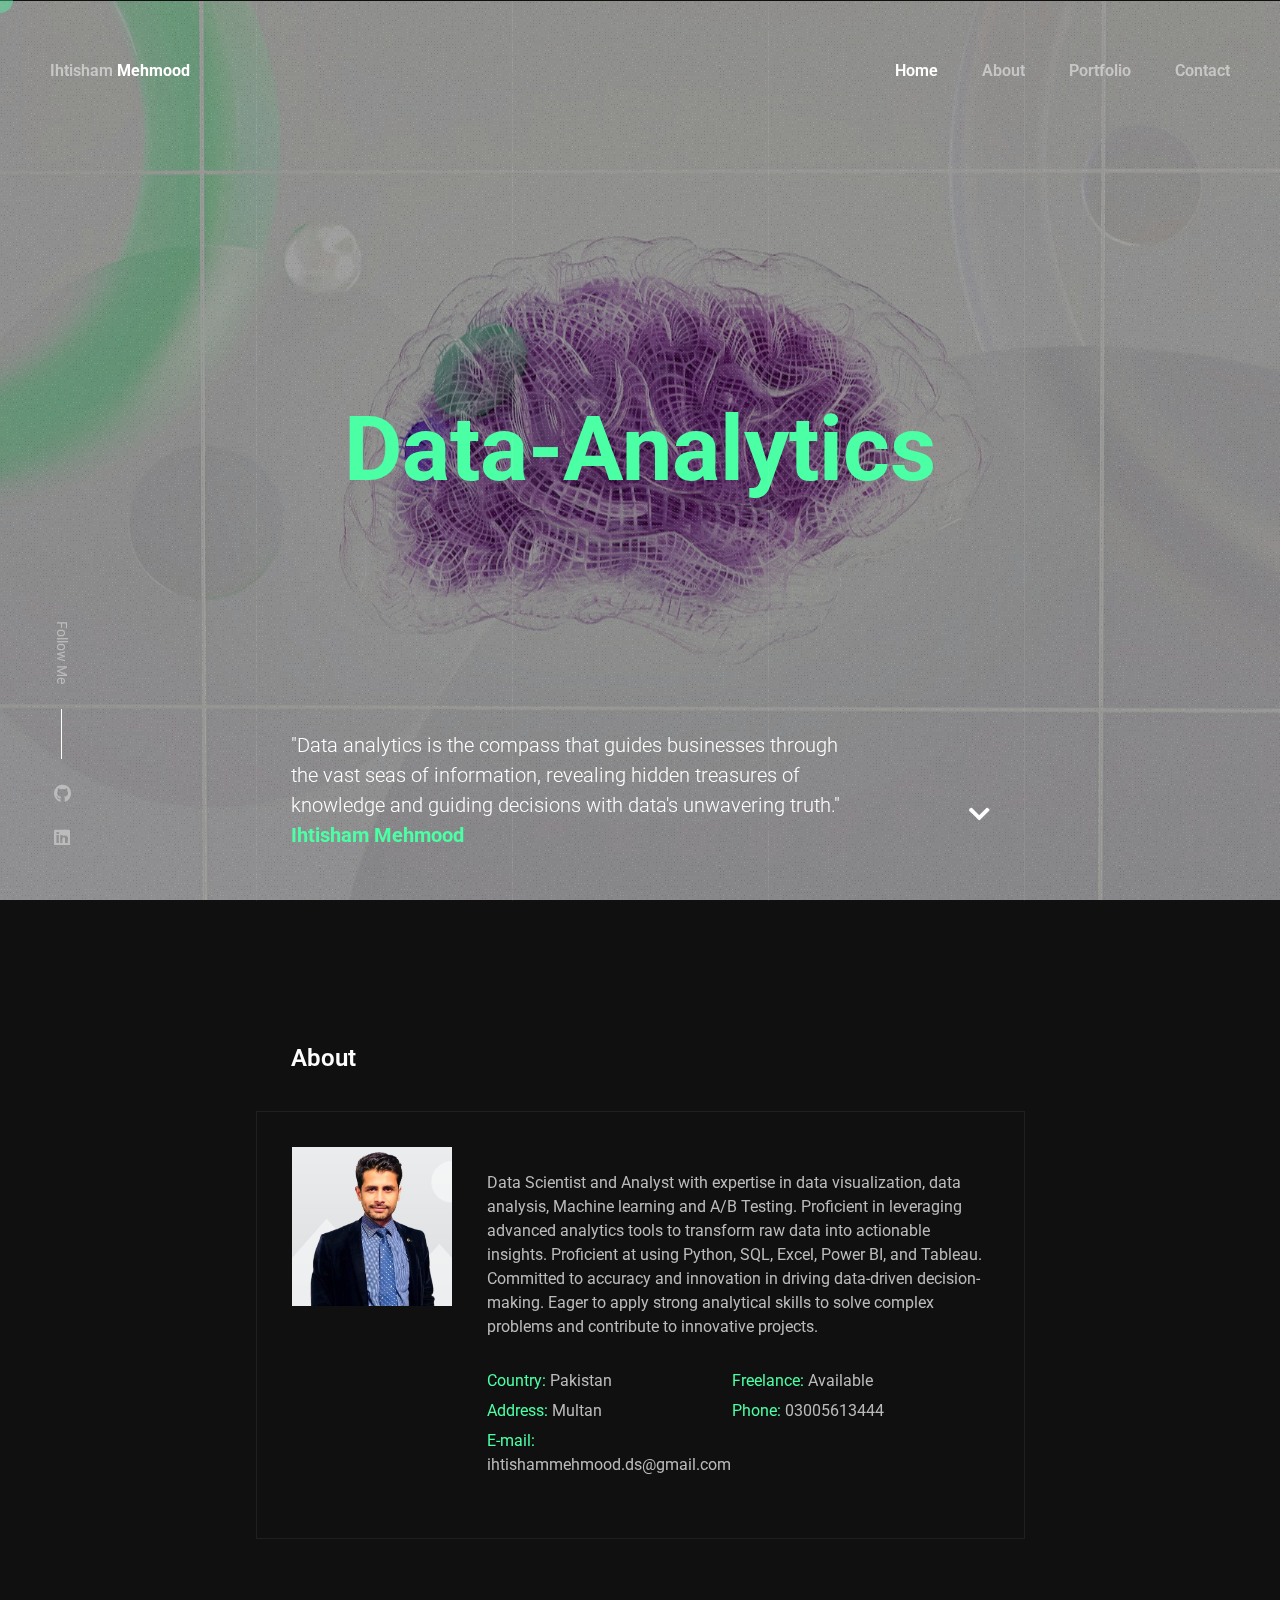
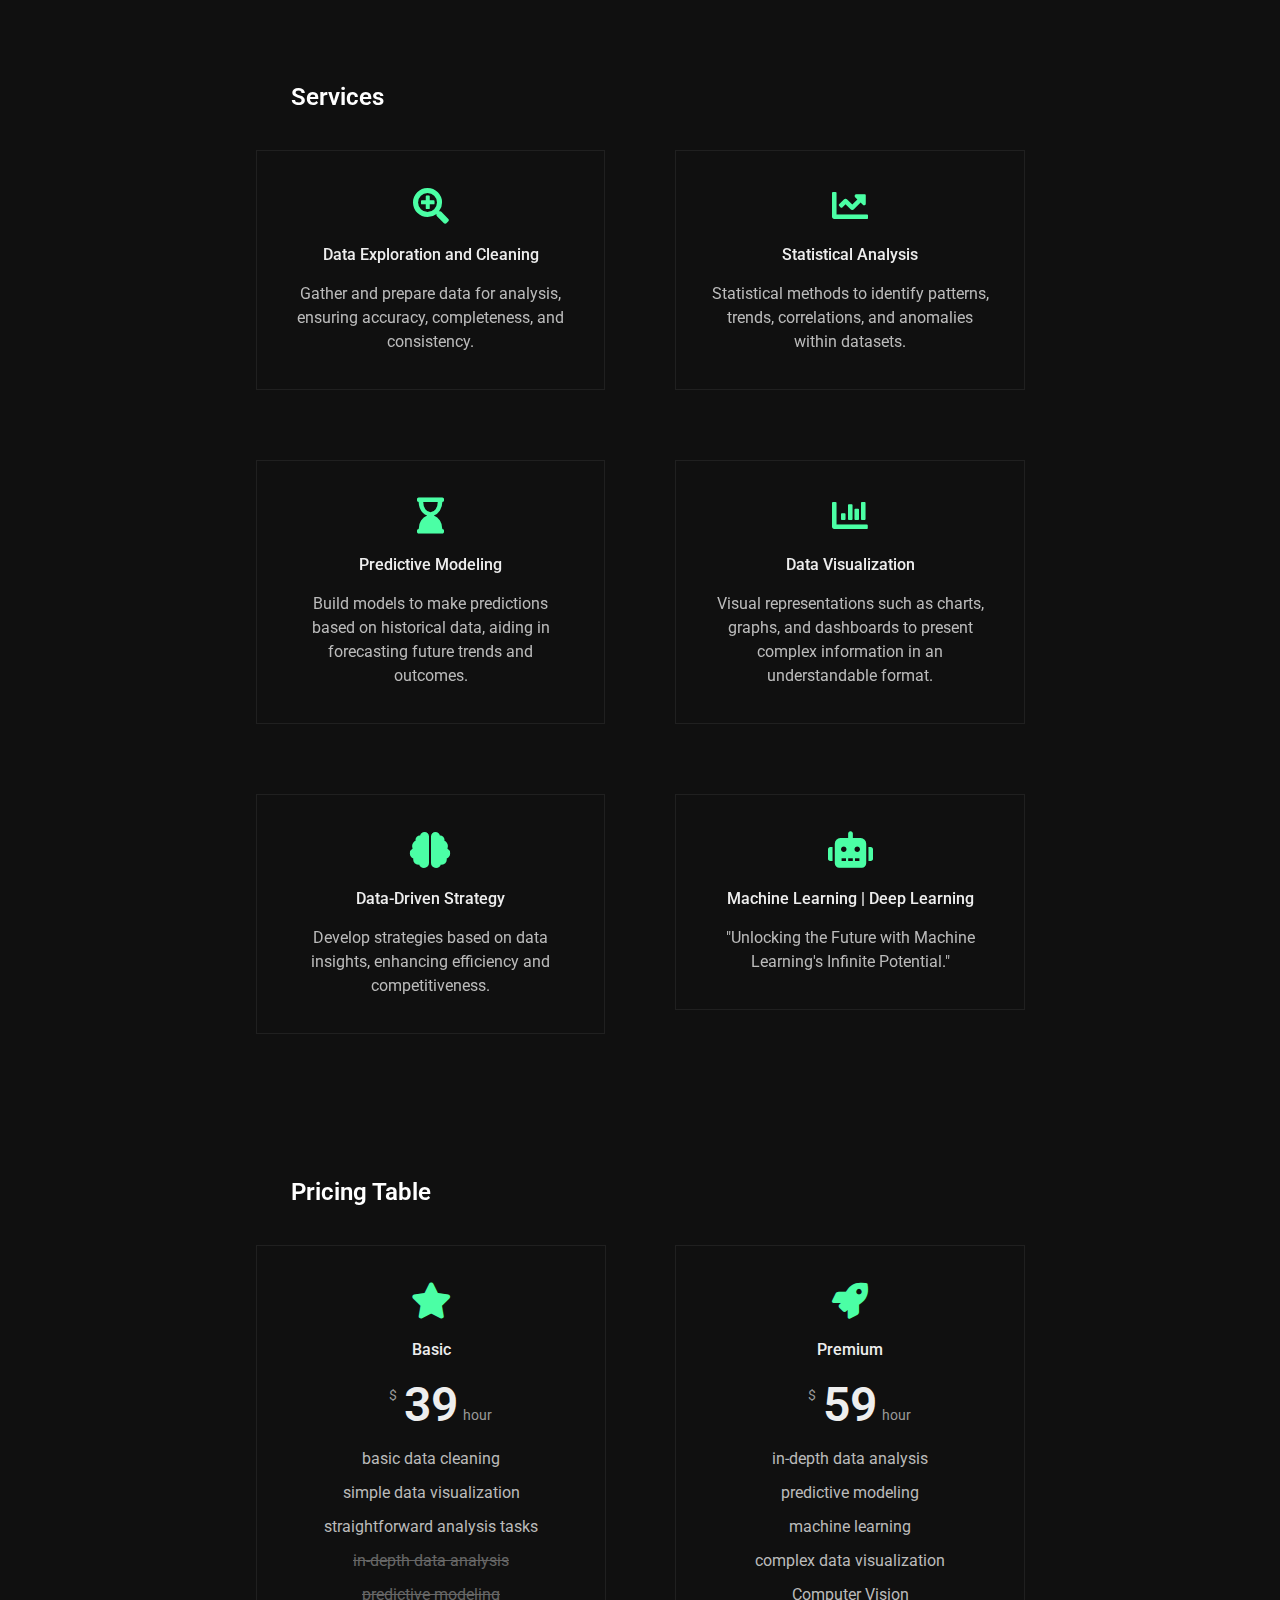
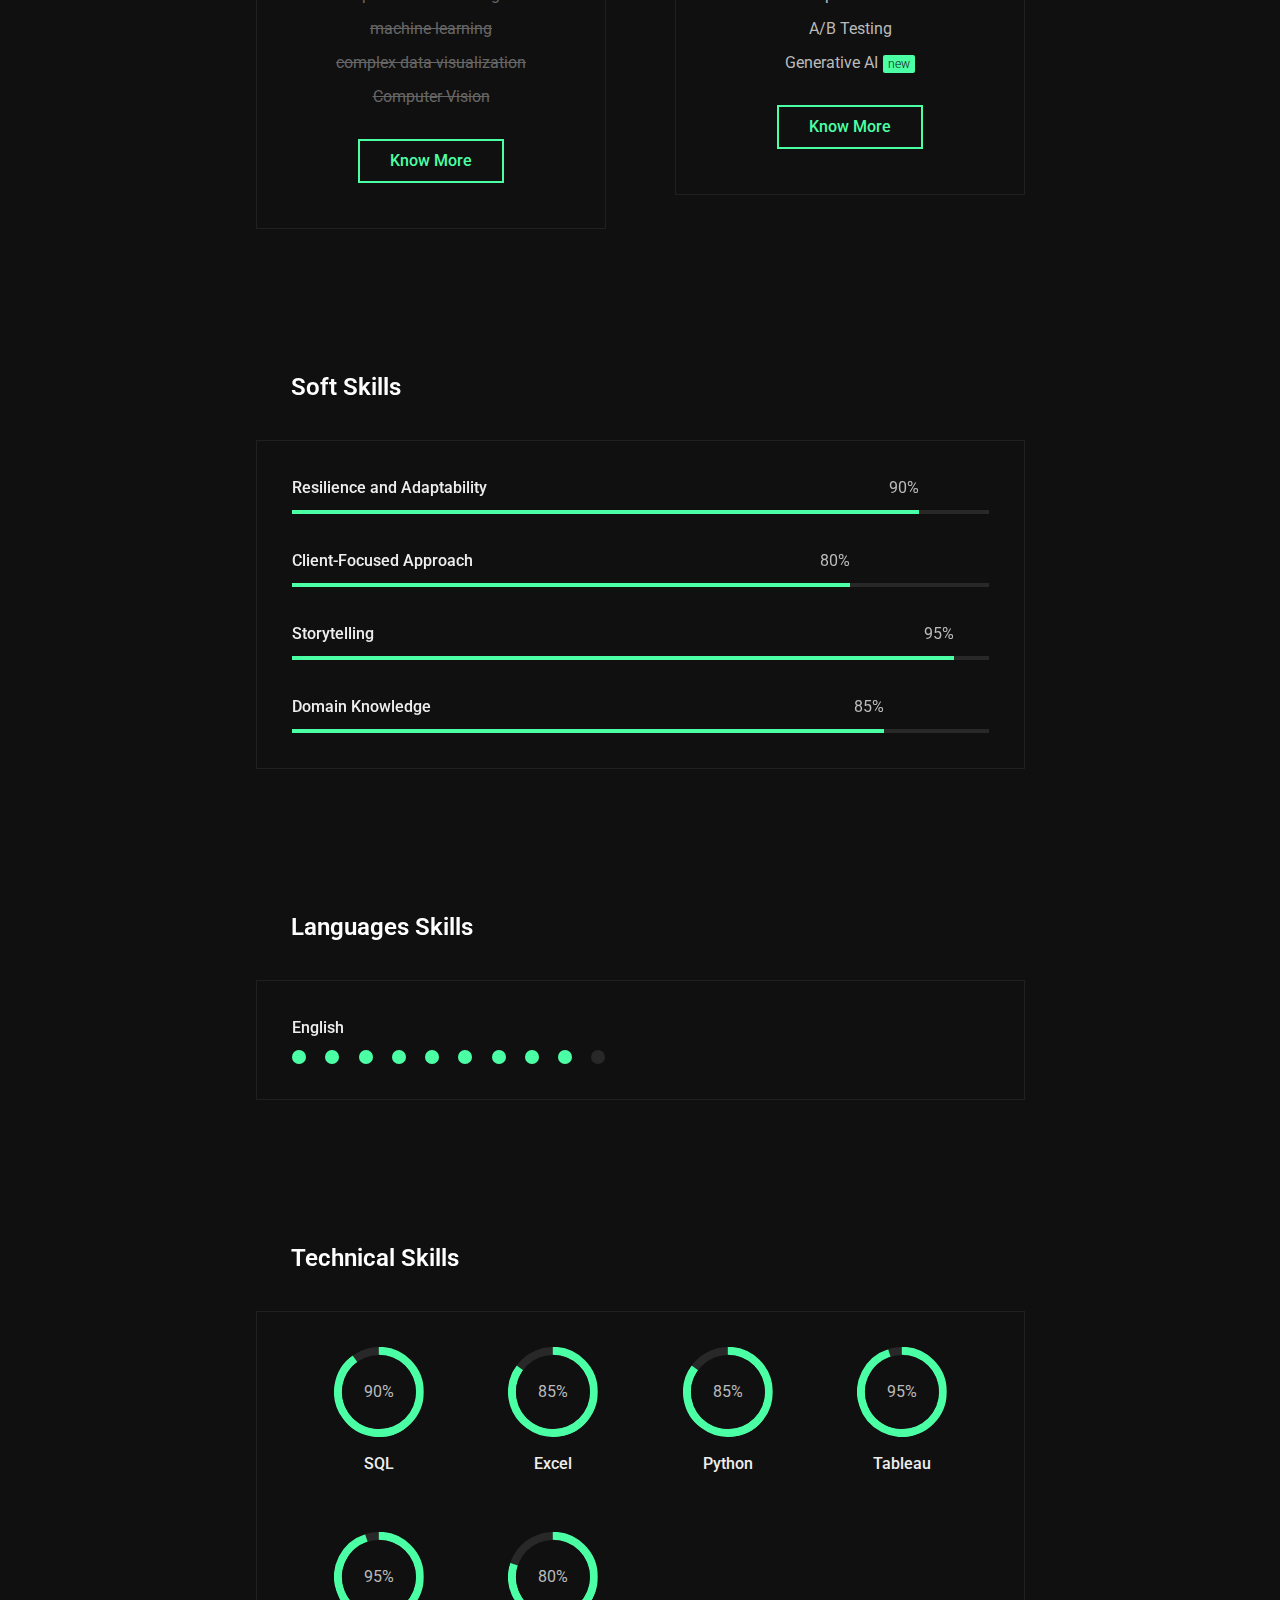
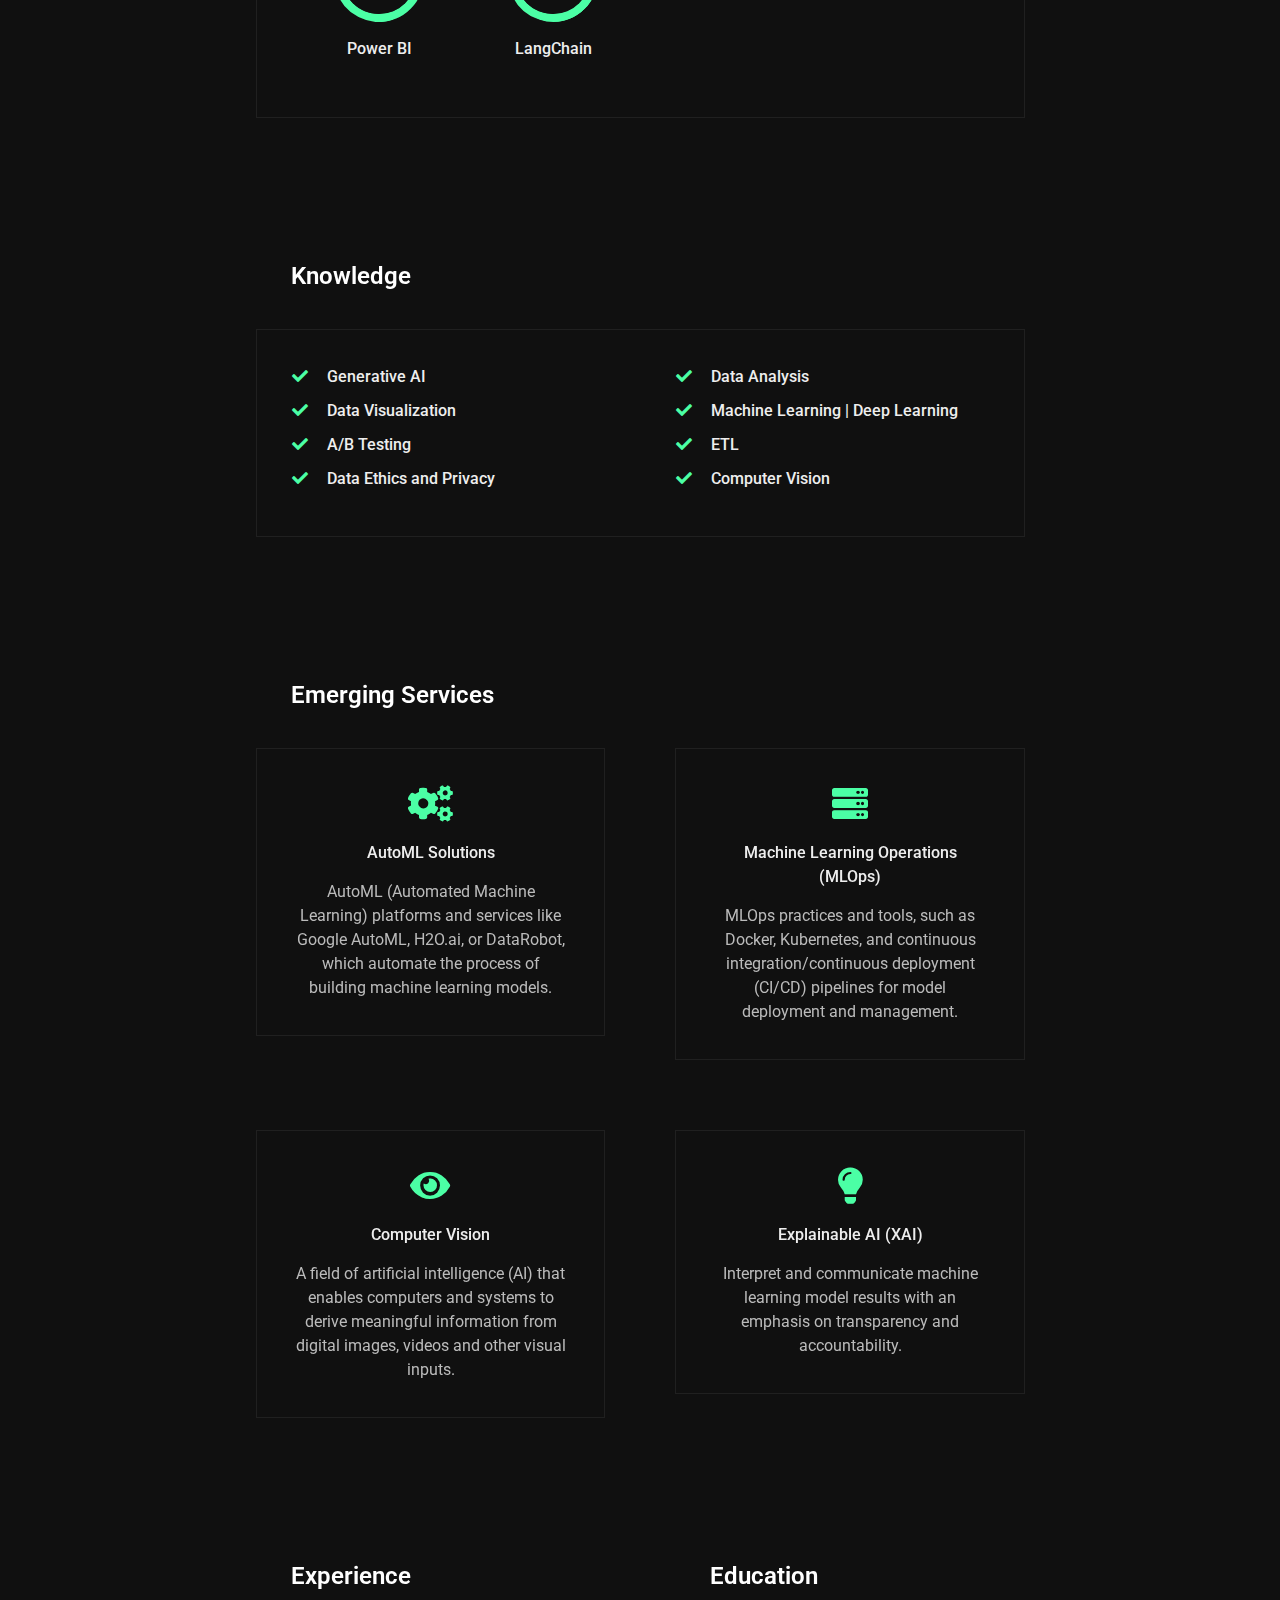
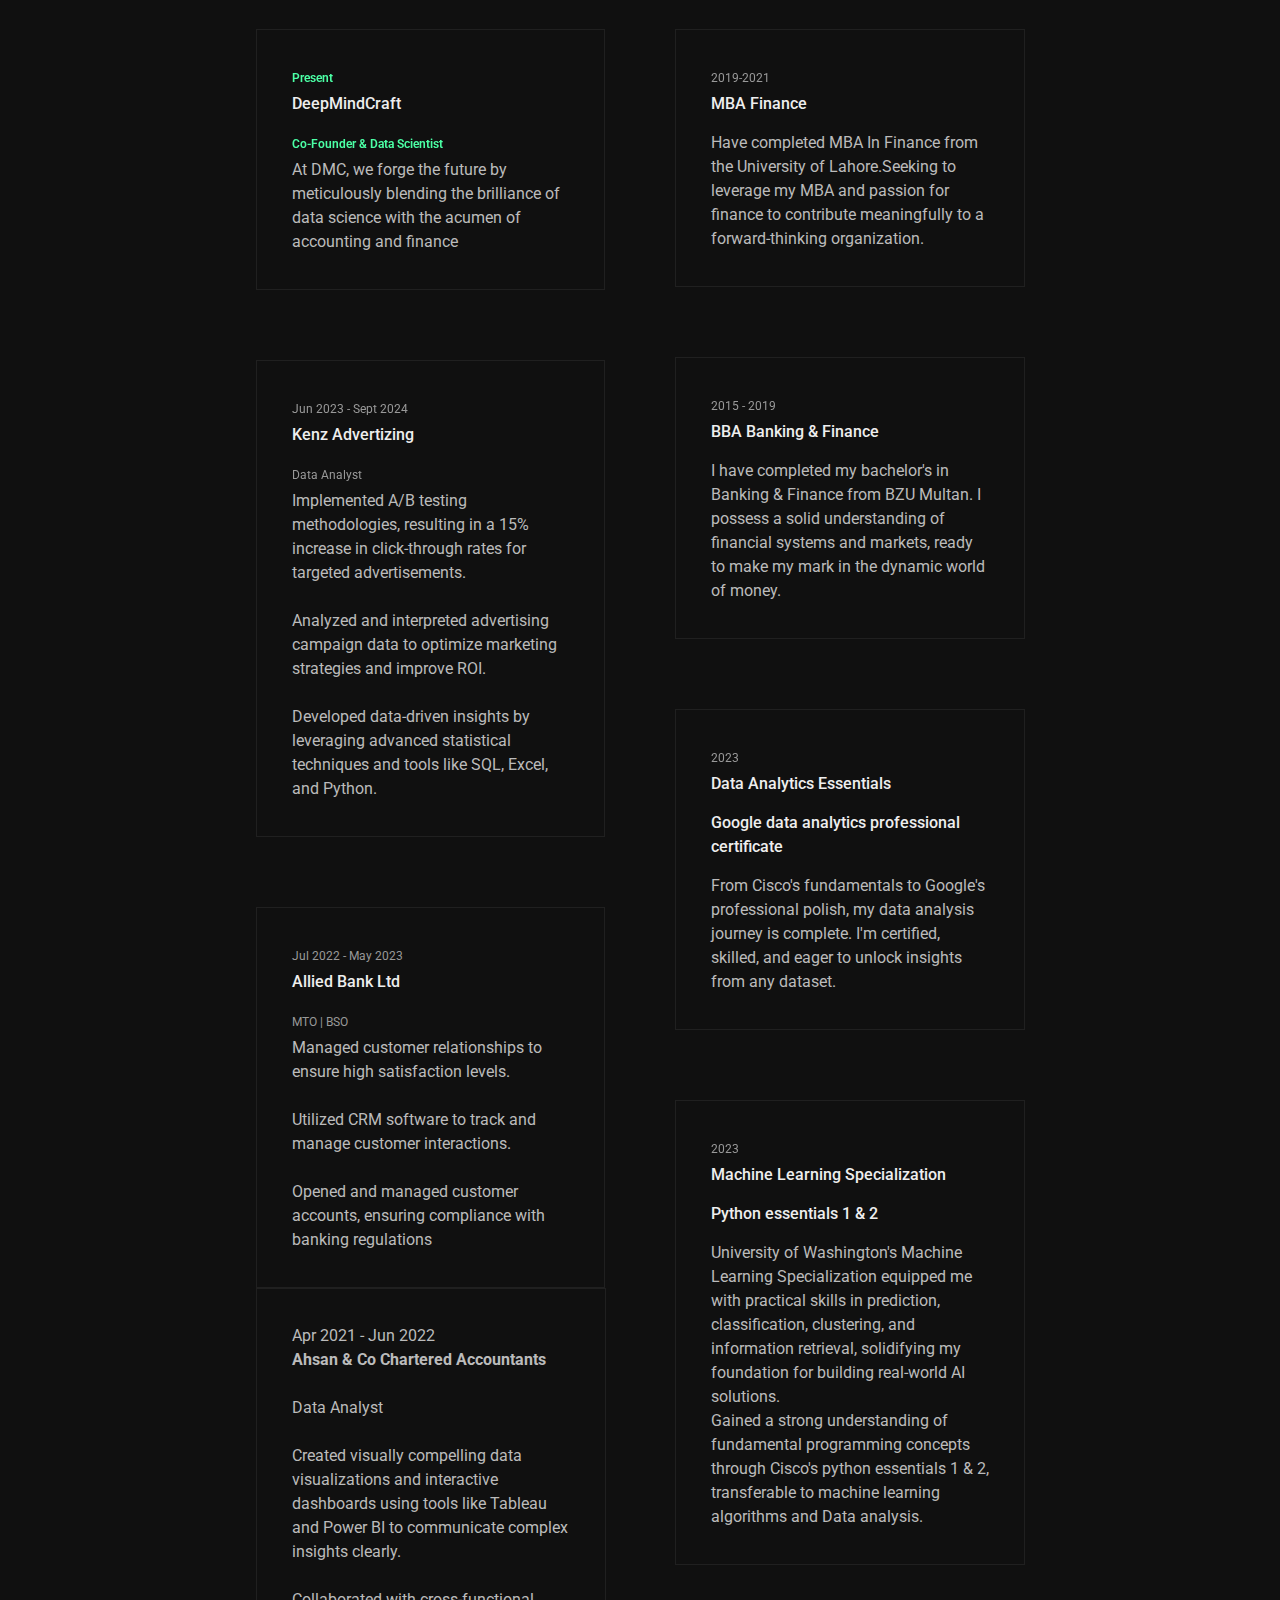
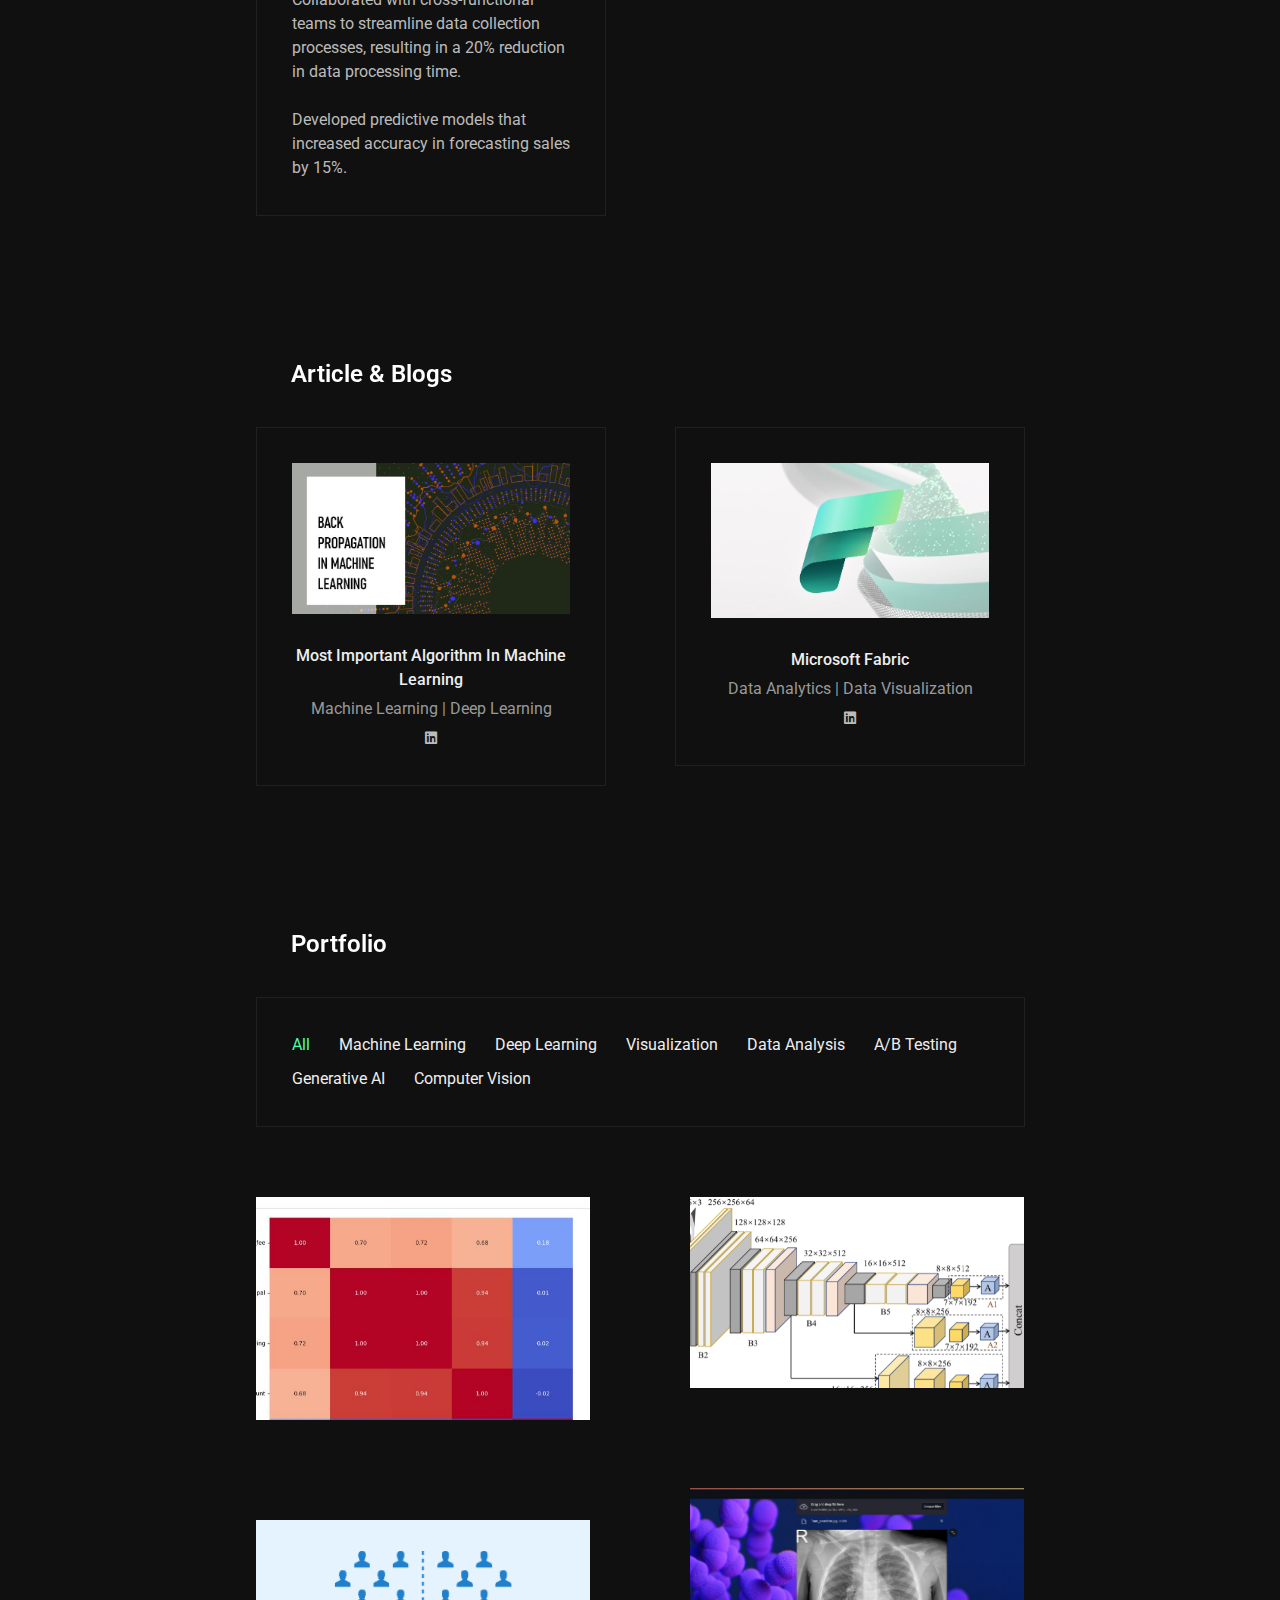
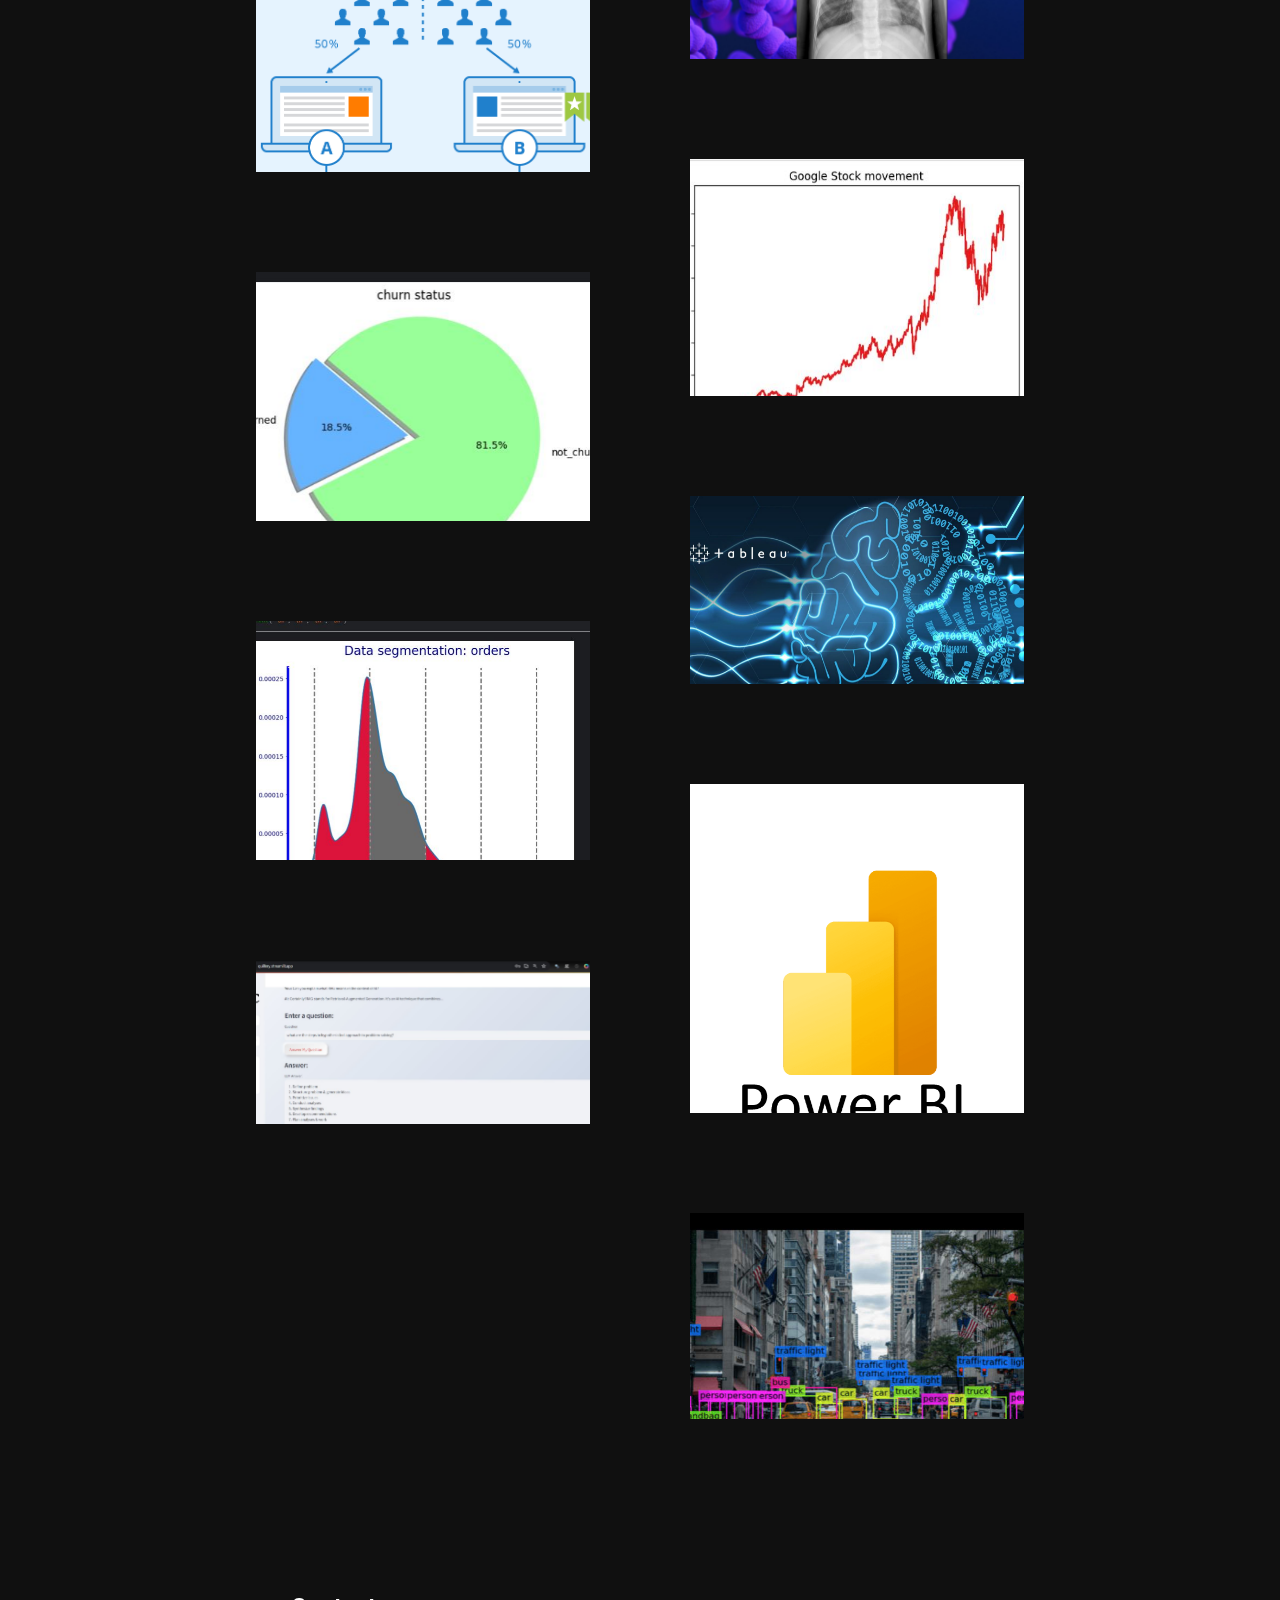
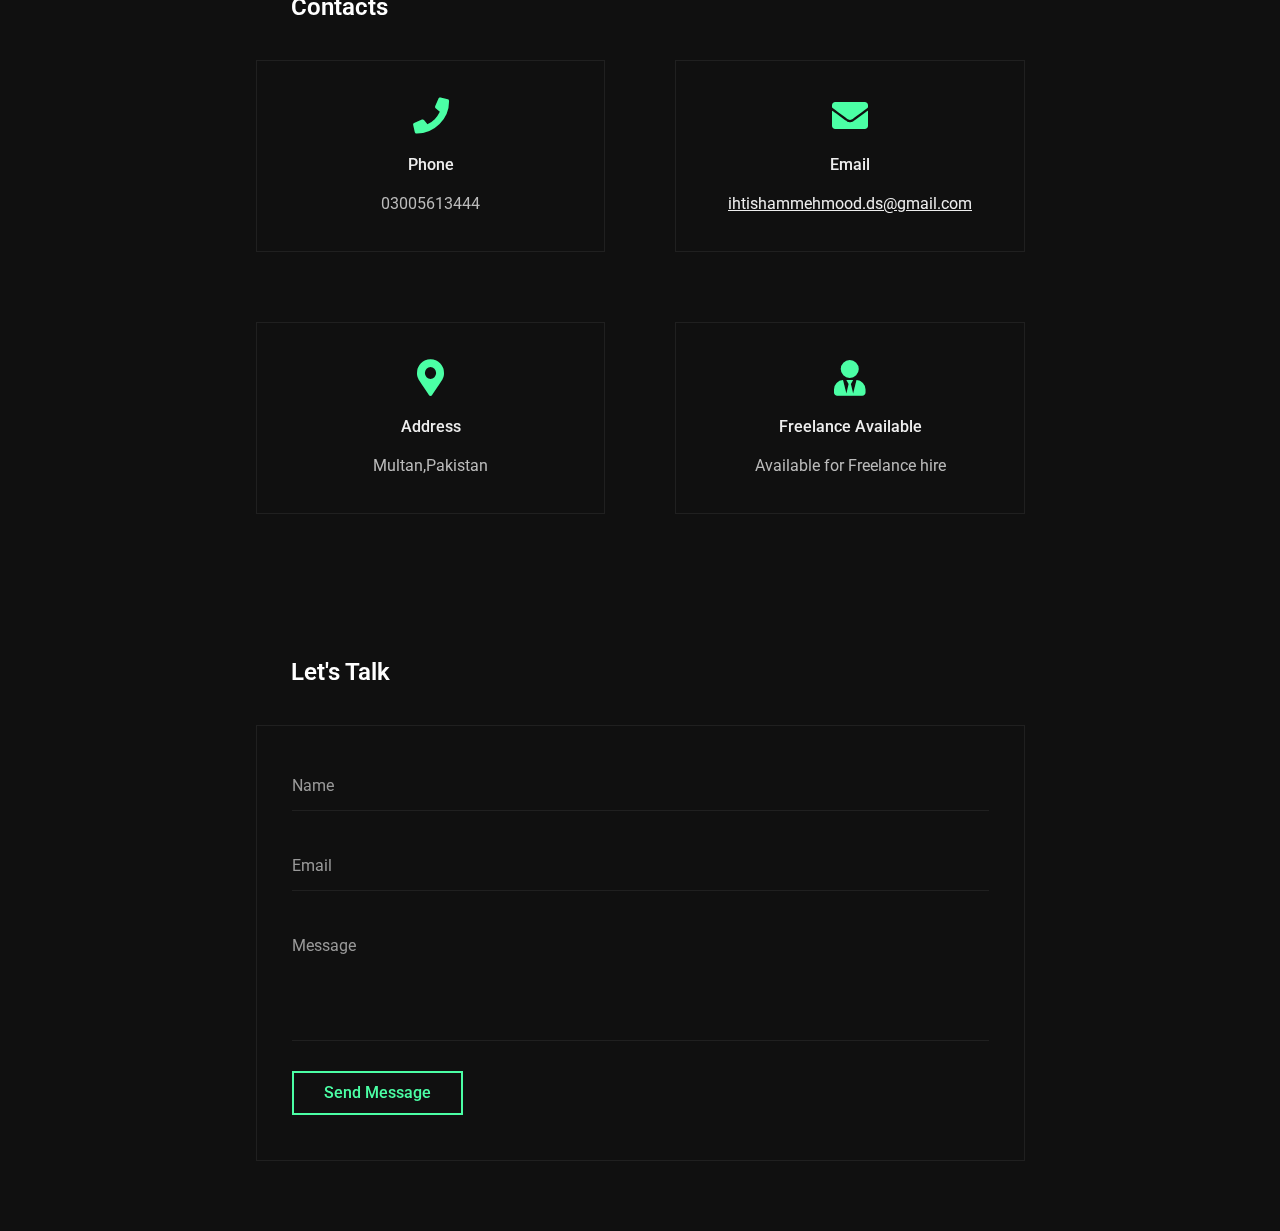
==== commit 15a62c53: "Version 2.1" ====
--- a/index.html
+++ b/index.html
@@ -159,7 +159,12 @@
 
 					<!-- desc -->
 					<div class="desc">
-						<p>Hi.<br>This is Ihtisham, a versatile professional adept in data analysis, data science, and financial analysis, I merge statistical expertise, programming skills, and financial acumen to extract insights and drive informed decisions. Proficient in Python, R, and SQL, I excel in unraveling complex datasets and evaluating market trends, risks, and opportunities. My focus is on delivering concise, actionable insights that empower strategic decision-making in today's data-centric environment.</p>
+						<p><br>Data Scientist and Analyst with expertise in data visualization, data analysis, Machine learning and A/B
+							Testing. Proficient in leveraging advanced analytics tools to transform raw data into actionable insights.
+							Proficient at using Python, SQL, Excel, Power BI, and Tableau. Committed to accuracy and innovation in
+							driving data-driven decision-making. Eager to apply strong analytical skills to solve complex problems
+							and contribute to innovative projects.
+							</p>
 						<div class="info-list">
 							<ul>
 								<!-- <li><strong>Age:</strong> 26</li> -->
@@ -282,12 +287,14 @@
 										<li class="disable">predictive modeling</li>
 										<li class="disable">machine learning</li>
 										<li class="disable">complex data visualization</li>
+										<li class="disable">Computer Vision</li>
+										
 									</ul>
 								</div>
 								<div class="bts">
 									<a href="#section-contacts" class="btn hover-animated">
 										<span class="circle"></span>
-										<span class="lnk">Buy Now</span>
+										<span class="lnk">Know More</span>
 									</a>
 								</div>
 							</div>
@@ -312,13 +319,15 @@
 										<li>predictive modeling</li>
 										<li>machine learning</li>
 										<li>complex data visualization</li>
+										<li>Computer Vision</li>
+										<li>A/B Testing</li>
 										<li>Generative AI<strong>new</strong></li>
 									</ul>
 								</div>
 								<div class="bts">
 									<a href="#section-contacts" class="btn hover-animated">
 										<span class="circle"></span>
-										<span class="lnk">Buy Now</span>
+										<span class="lnk">Know More</span>
 									</a>
 								</div>
 							</div>
@@ -396,16 +405,12 @@
 					<!-- skills items -->
 					<div class="skills dotted content-box">
 						<ul>
-							<li> 
+							<li>
 								<div class="name">English</div>
 								<div class="progress">
 									<div class="percentage" style="width: 90%;">
 										<span class="percent">90%</span>
 									</div>
-								</div>
-							</li>
-							<li> 
-							</div>
 								</div>
 							</li>
 						</ul>
@@ -472,7 +477,7 @@
 								</div>
 							</li>
 							<li> 
-								<div class="name">R</div>
+								<div class="name">LangChain</div>
 								<div class="progress p80"> <!-- p95 = 95% circle fill color -->
 									<div class="percentage">
 										<span class="percent">80%</span>
@@ -496,11 +501,12 @@
 					<!-- skills -->
 					<div class="skills list content-box">
 						<ul>
-							<li> 
-								<div class="name">Statistics and Probability</div>
-							</li>
-							<li> 
-								<div class="name">Data Manipulation</div>
+							
+							<li> 
+								<div class="name">Generative AI</div>
+							</li>
+							<li> 
+								<div class="name">Data Analysis</div>
 							</li>
 							<li> 
 								<div class="name">Data Visualization</div>
@@ -509,16 +515,16 @@
 								<div class="name">Machine Learning | Deep Learning</div>
 							</li>
 							<li> 
-								<div class="name">Programming</div>
-							</li>
-							<li> 
-								<div class="name">Excel</div>
+								<div class="name">A/B Testing</div>
+							</li>
+							<li> 
+								<div class="name">ETL</div>
 							</li>
 							<li> 
 								<div class="name">Data Ethics and Privacy</div>
 							</li>
 							<li> 
-								<div class="name">Business Valuation</div>
+								<div class="name">Computer Vision</div>
 							</li>
 						</ul>
 					</div>
@@ -691,24 +697,24 @@
 
 					<!-- title -->
 					<div class="title">
-						<div class="title_inner">Partners</div>
-					</div>
-
-					<!-- team items -->
+						<div class="title_inner">Article & Blogs</div>
+					</div>
+
+					<!-- articel items -->
 					<div class="team-items">
 
 						<div class="team-col">
 							<div class="team-item content-box">
 								<div class="image">
-									<img src="images/about.jpg" alt="" />
+									<img src="images\Back propagation.JPG" alt="" />
 								</div>
 								<div class="desc">
-									<div class="name">Ihtisham Mehmood</div>
-									<div class="category">Data Scientist | Data Analyst | Financial Analyst</div>
+									<div class="name">Most Important Algorithm In Machine Learning</div>
+									<div class="category">Machine Learning | Deep Learning</div>
 									<div class="soc">
 										
 										</a>
-										<a target="_blank" href="https://www.linkedin.com/in/ihtishammehmood/">
+										<a target="_blank" href="https://www.linkedin.com/pulse/most-important-algorithm-machine-learning-ihtisham-mehmood-bgg3f/?trackingId=VrgnPaDGRP%2B8owPzMyJUUA%3D%3D">
 											<span class="icon fab fa-linkedin"></span>
 										</a>
 										
@@ -721,15 +727,15 @@
 						<div class="team-col">
 							<div class="team-item content-box">
 								<div class="image">
-									<img src="images/Ahmad.jpg" alt="" />
+									<img src="images\Fabric.JPG" alt="" />
 								</div>
 								<div class="desc">
-									<div class="name">Ahmad Mehmood</div>
-									<div class="category">Chartered Accountant</div>
+									<div class="name">Microsoft Fabric</div>
+									<div class="category">Data Analytics | Data Visualization </div>
 									<div class="soc">
 										
 										</a>
-										<a target="_blank" href="https://www.linkedin.com/in/ahmad-mehmood-4a4609125/">
+										<a target="_blank" href="https://www.linkedin.com/pulse/microsoft-fabric-ihtisham-mehmood-lnwbf/">
 											<span class="icon fab fa-linkedin"></span>
 										</a>
 									<!-- </a>
@@ -784,7 +790,7 @@
 								<label data-text="Generative AI"><input type="radio" name="fl_radio" value=".f-content2" />Generative AI</label>
 							</div>
 							<div class="btn-group">
-								<label data-text="Blogs and Articles"><input type="radio" name="fl_radio" value=".f-gallery2" />Blogs and Articles</label>
+								<label data-text="Blogs and Articles"><input type="radio" name="fl_radio" value=".f-gallery2" />Computer Vision</label>
 							
 							
 							</div>
@@ -798,16 +804,16 @@
 
 						<div class="box-item f-gallery">
 							<div class="image">
-								<a href="https://github.com/Ihtishammehmood/Python.git" class="has-popup-link hover-animated" target="_blank">
-									<img src="images/Python.jpg" class="wp-post-image" alt="" />
+								<a href="https://github.com/Ihtishammehmood/Python/blob/main/Credit_Book(CaseStudy)/CreditBook.ipynb" class="has-popup-link hover-animated" target="_blank">
+									<img src="images\Confussion.JPG" class="wp-post-image" alt="" />
 									<span class="info circle">
 										<span class="centrize full-width">
 											<span class="vertical-center">
 												<span class="icon fas fa-link"></span>
 												<span class="desc">
-													<span class="category">Python</span>
+													<span class="category">Tool: Python</span>
 													<span class="name">
-														"Elevate Machine Learning | Deep Learning with Python"</span>
+														"In depth Data analysis in in python"</span>
 													</span>
 												</span>
 											</span>
@@ -819,15 +825,15 @@
 
 						<div class="box-item f-links"> <!-- add class "animate-to-page" if need animated transition to page and delete target="_blank" -->
 							<div class="image">
-								<a href="https://github.com/Ihtishammehmood/SQL-server.git" class="has-popup-link hover-animated" target="_blank">
-									<img src="images/sql.jpg" class="wp-post-image" alt="" />
+								<a href="https://www.kaggle.com/code/ihtishammehmood/pneumonia-detection-eda-transfer-learning" class="has-popup-link hover-animated" target="_blank">
+									<img src="images\CNN.png" class="wp-post-image" alt="" />
 									<span class="info circle">
 										<span class="centrize full-width">
 											<span class="vertical-center">
 												<span class="icon fas fa-link"></span>
 												<span class="desc">
-													<span class="category">SQL</span>
-													<span class="name">" Crafting Data into Insights"</span>
+													<span class="category">Technique:CNN Training Through Transfer Learning</span>
+													<span class="name">"Training CNN Model for Pneumonia Classification"</span>
 												</span>
 											</span>
 										</span>
@@ -837,16 +843,106 @@
 							</div>
 						</div>
 
+						 <!-- CNN transfer learning begin -->
+						 <div class="box-item f-links"> <!-- add class "animate-to-page" if need animated transition to page and delete target="_blank" -->
+							<div class="image">
+								<a href="https://pneumoniaclassifier101.streamlit.app/" class="has-popup-link hover-animated" target="_blank">
+									<img src="images\classifier.JPG" class="wp-post-image" alt="" />
+									<span class="info circle">
+										<span class="centrize full-width">
+											<span class="vertical-center">
+												<span class="icon fas fa-link"></span>
+												<span class="desc">
+													<span class="category">Technique: CNN Model Deployment to Production</span>
+													<span class="name">"Pneumonia Classifier Web Application"</span>
+												</span>
+											</span>
+										</span>
+									
+									</span>
+								</a>
+							</div>
+						</div>
+                        <!-- cnn transfer learning end -->
+
+						<!-- AB testing begin -->
+						<div class="box-item f-content"> <!-- add class "animate-to-page" if need animated transition to page and delete target="_blank" -->
+							<div class="image">
+								<a href="https://colab.research.google.com/drive/1qTE05SX0TIIZyp9DdsFqHAbxw4gDuXQd?usp=sharing" class="has-popup-link hover-animated" target="_blank">
+									<img src="images\AB-Testing.png" class="wp-post-image" alt="" />
+									<span class="info circle">
+										<span class="centrize full-width">
+											<span class="vertical-center">
+												<span class="icon fas fa-link"></span>
+												<span class="desc">
+													<span class="category">Technique: A/Testing</span>
+													<span class="name">"In Depth A/B Testing Project"</span>
+												</span>
+											</span>
+										</span>
+									
+									</span>
+								</a>
+							</div>
+						</div>
+                        <!-- AB testing end -->
+
+
+                         <!-- stock forecasting begin -->
+						<div class="box-item f-music"> <!-- add class "animate-to-page" if need animated transition to page and delete target="_blank" -->
+							<div class="image">
+								<a href="https://github.com/Ihtishammehmood/Python/blob/main/LSTM%20Model%20For%20Stock%20Forecasting%20.ipynb" class="has-popup-link hover-animated" target="_blank">
+									<img src="images\stock.JPG" class="wp-post-image" alt="" />
+									<span class="info circle">
+										<span class="centrize full-width">
+											<span class="vertical-center">
+												<span class="icon fas fa-link"></span>
+												<span class="desc">
+													<span class="category">Technique:Long short-term memory (LSTM)</span>
+													<span class="name">"Stock price forecasting"</span>
+												</span>
+											</span>
+										</span>
+									
+									</span>
+								</a>
+							</div>
+						</div>
+                        <!-- stock forecasting end -->
+
+						 <!-- customer churn begin -->
+						 <div class="box-item f-music"> <!-- add class "animate-to-page" if need animated transition to page and delete target="_blank" -->
+							<div class="image">
+								<a href="https://www.kaggle.com/code/ihtishammehmood/customer-churn-analysis#notebook-container" class="has-popup-link hover-animated" target="_blank">
+									<img src="images\churned.JPG" class="wp-post-image" alt="" />
+									<span class="info circle">
+										<span class="centrize full-width">
+											<span class="vertical-center">
+												<span class="icon fas fa-link"></span>
+												<span class="desc">
+													<span class="category">Technique:Random Forest Classifier</span>
+													<span class="name">"Customer Churn Analysis and Prediction"</span>
+												</span>
+											</span>
+										</span>
+									
+									</span>
+								</a>
+							</div>
+						</div>
+                        <!-- customer churn end end -->
+
+
 						<div class="box-item f-image">
 							<div class="image">
-								<a href="https://public.tableau.com/app/profile/ihtisham.mehmood" class="has-popup-link hover-animated" target="_blank">
+								<a href="https://public.tableau.com/views/WIPstock/Dashboard1?:language=en-US&:sid=&:redirect=auth&:display_count=n&:origin=viz_share_link" class="has-popup-link hover-animated" target="_blank">
 									<img src="images/Tableau.jpg" class="wp-post-image" alt="" />
 									<span class="info circle">
 										<span class="centrize full-width">
 											<span class="vertical-center">
 												<span class="icon fas fa-link"></span>
 												<span class="desc">
-													<span class="category">Tableau</span>
+													<span class="category">Tool:Tableau</span>
 													<span class="name">"Transforming Data into Actionable Insights."</span>
 												</span>
 											</span>
@@ -859,41 +955,35 @@
 
 						<div class="box-item f-music">
 							<div class="image">
-								<a href="https://www.linkedin.com/in/ihtishammehmood/recent-activity/articles/" class="has-popup-link hover-animated" target="_blank">
-									<img src="images/blog.jpg" class="wp-post-image" alt="" />
+								<a href="https://www.kaggle.com/code/ihtishammehmood/advanced-regression-meta-models-ensambles" class="has-popup-link hover-animated" target="_blank">
+									<img src="images\norm_dist.JPG" class="wp-post-image" alt="" />
 									<span class="info circle">
 										<span class="centrize full-width">
 											<span class="vertical-center">
 												<span class="icon fas fa-link"></span>
 												<span class="desc">
-													<span class="category">Blogs & Articles</span>
-													<span class="name">"Centered around projects".</span>
-												</span>
+													<span class="category">Technique:Ensamples of Models</span>
+													<span class="name">"E-Commerce grocery store  order forecasting".</span>
+												
 											</span>
-										
 										</span>
+									
 									</span>
 								</a>
-								<div id="gallery-2" class="mfp-hide">
-									<a href="images/work5.jpg"></a>
-									<a href="images/work1.jpg"></a>
-									<a href="images/work2.jpg"></a>
-									<a href="images/work3.jpg"></a>
-								</div>
 							</div>
 						</div>
 
 						<div class="box-item f-image">
 							<div class="image">
-								<a href="https://drive.google.com/drive/folders/1lQw5Jqp3JJnR2W_KTXw8CYvzCmFf6GIK?q=sharedwith:public%20parent:1lQw5Jqp3JJnR2W_KTXw8CYvzCmFf6GIK" class="has-popup-link hover-animated" target="_blank">
-									<img src="images/excel.jpg" class="wp-post-image" alt="" />
+								<a href="https://app.powerbi.com/view?r=eyJrIjoiOWQ1YjViYmEtYTNlMi00Y2EyLWE2NmMtOGQ5ZTQ4NDQ1ZTliIiwidCI6ImU4YWUyNGZkLWFiMzQtNGQ2Ny05OWE4LWYzODMyMzExNTQxMCIsImMiOjl9" class="has-popup-link hover-animated" target="_blank">
+									<img src="images\power_bi.png" class="wp-post-image" alt="" />
 									<span class="info circle">
 										<span class="centrize full-width">
 											<span class="vertical-center">
 												<span class="icon fas fa-link"></span>
 												<span class="desc">
-													<span class="category">Excel Projects</span>
-													<span class="name">"Empowering Your Data Mastery."													</span>
+													<span class="category">Tool: PowerBI</span>
+													<span class="name">"Interactive And Dynamic Sales Report"</span>
 												</span>
 											</span>
 										</span>
@@ -927,15 +1017,15 @@
 
 						<div class="box-item f-gallery2">
 							<div class="image">
-								<a href="https://www.linkedin.com/in/ihtishammehmood/recent-activity/articles/" class="has-popup-link hover-animated" target="_blank">
-									<img src="images/blog.jpg" class="wp-post-image" alt="" />
+								<a href="#." class="has-popup-link hover-animated" >
+									<img src="images\CV.png" class="wp-post-image" alt="" />
 									<span class="info circle">
 										<span class="centrize full-width">
 											<span class="vertical-center">
 												<span class="icon fas fa-link"></span>
 												<span class="desc">
-													<span class="category">Kaggle</span>
-													<span class="name">"End to End Projects"													</span>
+													<span class="category">Technique: Advanced Computer Vision</span>
+													<span class="name">"Coming Soon..."</span>
 												</span>
 											</span>
 										</span>
--- a/css/min-styles.css
+++ b/css/min-styles.css
@@ -1,4 +1,4 @@
-html{margin-right:0!important}body{margin:0;padding:0;border:none;font-family:Roboto;font-size:16px;line-height:1.5;color:#bbb;background:#101010;letter-spacing:0;font-weight:400;-webkit-font-smoothing:antialiased;-moz-osx-font-smoothing:grayscale;text-rendering:optimizeLegibility}body.scroll_hidden{overflow:hidden;height:100vh}*{box-sizing:border-box;-webkit-box-sizing:border-box}.clear{clear:both}.cursor-follower{margin:-13px 0 0 -13px;position:absolute;background:#4bffa5;width:26px;height:26px;-webkit-transition:transform 1s cubic-bezier(.02,1.2,.8,1),opacity .25s ease;transition:transform 1s cubic-bezier(.02,1.2,.8,1),opacity .25s ease;opacity:.4;z-index:1111;pointer-events:none;border-radius:50%;-moz-border-radius:50%;-webkit-border-radius:50%;-khtml-border-radius:50%}.cursor-follower.hide{opacity:0!important}@media (max-width:1199px){.cursor-follower{display:none}}.preloader{position:fixed;top:0;left:0;right:0;bottom:0;text-align:center;z-index:11111}.preloader .spinner{position:absolute;left:50%;top:0;width:1px;height:100%}.preloader .spinner .double-bounce1,.preloader .spinner .double-bounce2{position:absolute;top:0;left:0;width:100%;height:100%}.preloader .spinner .double-bounce2{background:rgba(255,255,255,.5);height:0;-webkit-animation:loading 2s infinite ease-in-out;animation:loading 2s infinite ease-in-out}.container{position:relative;margin:0;overflow:hidden}.container:before{pointer-events:none;z-index:12}.lines{position:fixed;top:0;left:0;width:100%;height:100vh;font-size:0;pointer-events:none;z-index:1111}.lines.no-lines .line-col:before{opacity:0}.lines .line-col{position:relative;display:inline-block;vertical-align:top;width:20%;height:100vh}.lines .line-col:first-child:before{background:0 0}.lines .line-col:first-child:after{left:auto;right:0;width:1000%}.lines .line-col:first-child .line{display:none}.lines .line-col:last-child:after{left:0;right:auto;width:1000%}.lines .line-col:nth-child(1):before{-o-transition-delay:2.9s;-webkit-transition-delay:2.9s;transition-delay:2.9s}.lines .line-col:nth-child(1):after{top:0;bottom:auto;-webkit-transition-delay:.9s;-o-transition-delay:.9s;transition-delay:.9s}.lines .line-col:nth-child(2):before{-o-transition-delay:2.7s;-webkit-transition-delay:2.7s;transition-delay:2.7s}.lines .line-col:nth-child(2):after{top:auto;bottom:0;-webkit-transition-delay:.7s;-o-transition-delay:.7s;transition-delay:.7s}.lines .line-col:nth-child(3):before{-o-transition-delay:2.2s;-webkit-transition-delay:2.2s;transition-delay:2.2s}.lines .line-col:nth-child(3):after{top:0;bottom:auto;-webkit-transition-delay:.2s;-o-transition-delay:.2s;transition-delay:.2s}.lines .line-col:nth-child(4):before{-o-transition-delay:2.5s;-webkit-transition-delay:2.5s;transition-delay:2.5s}.lines .line-col:nth-child(4):after{top:auto;bottom:0;-webkit-transition-delay:.5s;-o-transition-delay:.5s;transition-delay:.5s}.lines .line-col:nth-child(5):before{-o-transition-delay:3s;-webkit-transition-delay:3s;transition-delay:3s}.lines .line-col:nth-child(5):after{top:0;bottom:auto;-webkit-transition-delay:1s;-o-transition-delay:1s;transition-delay:1s}.lines .line-col:before{content:'';position:absolute;left:0;top:0;width:1px;height:0%;background:rgba(255,255,255,.07);transition:height 1s cubic-bezier(.165,.85,.45,1) 0s;-moz-transition:height 1s cubic-bezier(.165,.85,.45,1) 0s;-webkit-transition:height 1s cubic-bezier(.165,.85,.45,1) 0s;-o-transition:height 1s cubic-bezier(.165,.85,.45,1) 0s}.lines .line-col:after{content:'';position:absolute;left:0;top:0;width:100%;height:100%;background:#1e1e1e;z-index:12;transition:height 1s cubic-bezier(.165,.85,.45,1) 0s;-moz-transition:height 1s cubic-bezier(.165,.85,.45,1) 0s;-webkit-transition:height 1s cubic-bezier(.165,.85,.45,1) 0s;-o-transition:height 1s cubic-bezier(.165,.85,.45,1) 0s}.lines.finish .line-col:before{height:100%}.lines.finish .line-col:after{height:0%}.lines.ready{z-index:11}.wrapper{position:relative}.breadcrumbs{margin:0}.lines-off .lines .line-col:before{display:none}.lines-on .lines .line-col:before{display:block}@media (max-width:1199px){.lines .line-col{width:33.333%}.lines .line-col:nth-child(4),.lines .line-col:nth-child(5){display:none}}@media (max-width:720px){.lines .line-col{width:50%}.lines .line-col:nth-child(3),.lines .line-col:nth-child(4),.lines .line-col:nth-child(5){display:none}}.cols{position:relative}.cols .col.col-sm{float:left;width:25%}@media (max-width:720px){.cols .col.col-sm{width:100%}}.cols .col.col-lg{float:left;width:75%}@media (max-width:720px){.cols .col.col-lg{width:100%}}.cols .col.col-md{float:left;width:50%}@media (max-width:720px){.cols .col.col-md{width:100%}}.cols:after{content:'';display:block;clear:both}h1,h2,h3,h4,h5,h6{font-weight:700;font-family:Roboto;margin:0;margin-top:30px;margin-bottom:30px;color:#141414}h1{font-size:34px}h2{font-size:30px}h3{font-size:26px}h4{font-size:22px}h5{font-size:18px}h6{font-size:14px}p{font-size:16px;padding:0;margin:30px 0}strong{font-weight:700}@media screen and (max-width:720px){h1{font-size:24px}h2{font-size:20px}h3{font-size:18px}h4{font-size:16px}h5{font-size:14px}h6{font-size:13px}p{margin:20px 0}}a{color:#eee;text-decoration:underline;outline:0}a:hover{text-decoration:none;color:#4bffa5}.ink{display:block;position:absolute;background:#4bffa5;transform:scale(0);-webkit-transform:scale(0);-moz-transform:scale(0);-o-transform:scale(0);transition:transform 2s cubic-bezier(.165,.85,.45,1) 0s;-moz-transition:transform 2s cubic-bezier(.165,.85,.45,1) 0s;-webkit-transition:transform 2s cubic-bezier(.165,.85,.45,1) 0s;-o-transition:transform 2s cubic-bezier(.165,.85,.45,1) 0s;border-radius:100%;-moz-border-radius:100%;-webkit-border-radius:100%;-khtml-border-radius:100%}.ink.ink-animate{transform:scale(3);-webkit-transform:scale(3);-moz-transform:scale(3);-o-transform:scale(3)}.hover-animated .circle{position:absolute;width:100%;height:100%;display:block}.bts-center{text-align:center}.bts-list{font-size:0}.bts-list .btn{margin-right:20px;margin-top:20px}.bts-list .btn:last-child{margin-right:0}.btn,.single-post-text input[type=submit],a.btn{margin-bottom:10px;position:relative;overflow:hidden;display:inline-block;vertical-align:middle;height:44px;line-height:40px;text-align:center;font-size:16px;color:#4bffa5;font-weight:500;text-decoration:none;background:0 0;border:2px solid #4bffa5;cursor:pointer;transition:1s all cubic-bezier(.165,.85,.45,1) 0s;-moz-transition:1s all cubic-bezier(.165,.85,.45,1) 0s;-webkit-transition:1s all cubic-bezier(.165,.85,.45,1) 0s;-o-transition:1s all cubic-bezier(.165,.85,.45,1) 0s}.btn .lnk,a.btn .lnk{padding:0 30px;position:relative;display:block;z-index:2;pointer-events:none}.btn:hover,a.btn:hover{color:#101010}@media screen and (max-width:720px){.btn,.single-post-text input[type=submit],a.btn{font-size:14px}}form.post-password-form{max-width:400px;margin:0 auto;text-align:center}button,input,textarea{display:block;font-family:Roboto;font-size:16px;height:50px;width:100%;color:#eee;margin-bottom:30px;padding:0;background:0 0!important;border:none;border-bottom:1px solid rgba(255,255,255,.07);resize:none;outline:0;border-radius:0;-moz-border-radius:0;-webkit-border-radius:0;-khtml-border-radius:0;transition:all .3s ease 0s;-moz-transition:all .3s ease 0s;-webkit-transition:all .3s ease 0s;-o-transition:all .3s ease 0s}button:focus,input:focus,textarea:focus{color:#eee;border-bottom:1px solid #eee}textarea{height:120px;padding:0;padding-top:15px}button{width:auto;display:inline-block;vertical-align:top;text-align:left;border-bottom:1px solid #eee;cursor:pointer;color:#eee}button:hover{border-bottom:1px solid #4bffa5}label,legend{display:block;padding-bottom:10px;font-family:Roboto;font-size:13px}fieldset{border-width:0;padding:0}input[type=checkbox],input[type=radio]{display:inline}::-webkit-input-placeholder{color:#999}:-moz-placeholder{color:#999}::-moz-placeholder{color:#999}:-ms-input-placeholder{color:#999}input:focus::-webkit-input-placeholder,textarea:focus::-webkit-input-placeholder{color:#eee}input:focus:-moz-placeholder,textarea:focus:-moz-placeholder{color:#eee}input:focus::-moz-placeholder,textarea:focus::-moz-placeholder{color:#eee}input:focus:-ms-input-placeholder,textarea:focus:-ms-input-placeholder{color:#eee}input.error,input.wpcf7-not-valid,textarea.error,textarea.wpcf7-not-valid{border-bottom:1px solid red!important}.wpcf7-not-valid-tip,label.error{display:none!important}input.error::-moz-placeholder,input.wpcf7-not-valid::-moz-placeholder,textarea.error::-moz-placeholder,textarea.wpcf7-not-valid::-moz-placeholder{color:red}input.error:-moz-placeholder,input.wpcf7-not-valid:-moz-placeholder,textarea.error:-moz-placeholder,textarea.wpcf7-not-valid:-moz-placeholder{color:red}input.error:-ms-input-placeholder,input.wpcf7-not-valid:-ms-input-placeholder,textarea.error:-ms-input-placeholder,textarea.wpcf7-not-valid:-ms-input-placeholder{color:red}input.error::-webkit-input-placeholder,input.wpcf7-not-valid::-webkit-input-placeholder,textarea.error::-webkit-input-placeholder,textarea.wpcf7-not-valid::-webkit-input-placeholder{color:red}div.wpcf7-response-output{margin:0}input[type=checkbox],input[type=radio]{display:inline}input[type=checkbox],input[type=radio]{width:auto;height:auto;margin-bottom:10px;margin-right:0;margin-left:0}input[type=checkbox]{-webkit-appearance:checkbox}input[type=radio]{-webkit-appearance:radio}button,input[type=email],input[type=password],input[type=submit],input[type=tel],input[type=text],textarea{-webkit-appearance:none;-moz-appearance:none;appearance:none}input[type=file]{margin-bottom:10px;border:none;height:auto}select{margin-bottom:10px;width:100%;height:30px}span.wpcf7-list-item{display:inline-block;margin:0 1em 0 0}ul{list-style:disc;margin-top:30px;margin-bottom:30px;padding-left:0;list-style-position:inside}ol{list-style:decimal;margin-top:30px;margin-bottom:30px;padding-left:0;list-style-position:inside}ol ol,ol ul,ul ol,ul ul{margin-top:15px;margin-bottom:15px;margin-left:15px}code{font-family:Roboto;padding:0 4px;font-style:italic;color:#999;text-decoration:none;display:inline-block;vertical-align:middle;overflow:auto;max-width:100%;white-space:nowrap}pre{background:#f6f6f6;font-family:Roboto;margin:30px 0;padding:30px;max-width:100%;overflow:auto;white-space:pre}ins,mark{background:#eee;text-decoration:none}table{width:100%;margin:30px 0;padding:0;border-collapse:collapse;background:#fcfcfc}table caption{padding:6px 0;background:#f6f6f6;font-size:12px}th{color:#999;padding:10px 20px;font-size:12px;font-weight:700;text-align:left;border:4px solid #fff;text-transform:uppercase}th a{color:#999}td{border:4px solid #fff;padding:10px 20px;color:#363636;font-size:13px;background:#f6f6f6}td.pad{background:0 0}dt{margin-bottom:5px;font-size:15px;font-weight:700}dd{margin-top:0;margin-bottom:30px;margin-left:30px}.align-center{text-align:center!important}.align-right{text-align:right!important}.align-left{text-align:left!important}.pull-right{float:right!important}.pull-left{float:left!important}.pull-none{float:none!important}.alignright{margin-left:20px!important;float:right!important;max-width:50%!important}.alignleft{margin-right:20px!important;float:left!important;max-width:50%!important}.aligncenter{margin-left:auto!important;margin-right:auto!important;display:block!important}.full-width{max-width:100%!important;width:100%!important}.full-max-width{max-width:100%!important;width:auto!important}.centrize{display:table!important;table-layout:fixed!important;height:100%!important;position:relative!important;top:0;left:0;z-index:2}.vertical-center{display:table-cell!important;vertical-align:middle!important}.text-uppercase{text-transform:uppercase!important}.text-lowercase{text-transform:lowercase!important}.text-capitalize{text-transform:capitalize!important}.text-regular{font-weight:400!important}.text-bold{font-weight:700!important}.text-italic{font-style:italic!important}blockquote{font-family:Roboto}@-webkit-keyframes loading{0%{height:0;top:0;bottom:auto}50%{height:100%;top:0;bottom:auto}51%{height:100%;top:0;bottom:auto}52%{height:100%;top:auto;bottom:0}100%{height:0;top:auto;bottom:0}}@keyframes loading{0%{height:0;top:0;bottom:auto}50%{height:100%;top:0;bottom:auto}51%{height:100%;top:0;bottom:auto}52%{height:100%;top:auto;bottom:0}100%{height:0;top:auto;bottom:0}}@keyframes mouse-anim{0%{top:0}50%{top:10px}100%{top:0}}.header{padding:50px;position:fixed;left:0;top:0;width:100%;z-index:100;transition:all .7s cubic-bezier(.165,.85,.45,1);-moz-transition:all .7s cubic-bezier(.165,.85,.45,1);-webkit-transition:all .7s cubic-bezier(.165,.85,.45,1);-o-transition:all .7s cubic-bezier(.165,.85,.45,1)}.header.fixed{padding-top:30px;padding-bottom:30px;top:0;background:#101010}.header:after{content:'';position:relative;display:block;clear:both}.header .head-top{position:relative}.header .menu-btn{position:relative;margin:0 auto;width:30px;height:20px}.header .menu-btn:after,.header .menu-btn:before{content:'';position:absolute;top:0;left:0;width:100%;height:2px;background:#fff;transition:all .3s ease 0s;-moz-transition:all .3s ease 0s;-webkit-transition:all .3s ease 0s;-o-transition:all .3s ease 0s}.header .menu-btn:after{top:auto;bottom:0}.header .menu-btn span{position:absolute;top:50%;left:0;width:100%;height:2px;background:#fff;margin-top:-1px;transition:all .3s ease 0s;-moz-transition:all .3s ease 0s;-webkit-transition:all .3s ease 0s;-o-transition:all .3s ease 0s}.header .logo{position:absolute;overflow:hidden;top:50%;width:150px;font-size:16px;line-height:2.5;font-weight:600;color:rgba(255,255,255,.5);white-space:nowrap;transform:translateY(-50%);-webkit-transform:translateY(-50%);-moz-transform:translateY(-50%);-o-transform:translateY(-50%)}.header .logo img{max-width:100%;width:auto;height:auto;display:block}.header .logo a{color:rgba(255,255,255,.5);text-decoration:none;display:block}.header .logo strong{color:#fff}.header .top-menu{text-align:right}.header .top-menu .menu-top-menu-container{display:inline-block}.header .top-menu ul{margin:0;padding:0;list-style:none}.header .top-menu ul li{margin-left:40px;display:inline-block;vertical-align:top;position:relative}.header .top-menu ul li a{position:relative;overflow:hidden;display:block;font-size:1em;line-height:2.5;color:#fff;font-weight:600;opacity:.5;text-decoration:none;transition:color .7s cubic-bezier(.165,.85,.45,1);-moz-transition:color .7s cubic-bezier(.165,.85,.45,1);-webkit-transition:color .7s cubic-bezier(.165,.85,.45,1);-o-transition:color .7s cubic-bezier(.165,.85,.45,1)}.header .top-menu ul li:hover>.children,.header .top-menu ul li:hover>.sub-menu{opacity:1;pointer-events:auto}.header .top-menu ul li.current-menu-item>a,.header .top-menu ul li:hover>a{opacity:1}.header .top-menu ul li.menu-item-has-children>a .mask-lnk:after{content:"\f078";margin-left:5px;position:relative;top:0;display:inline-block;font-family:'Font Awesome 5 Free';font-weight:900;font-size:.8em;-moz-osx-font-smoothing:grayscale;-webkit-font-smoothing:antialiased;display:inline-block;font-style:normal;font-variant:normal;text-rendering:auto;line-height:1}.header .top-menu-nav .children,.header .top-menu-nav .sub-menu{position:absolute;left:0;top:40px;padding:10px 0;width:190px;text-align:left;background:#1e1e1e;z-index:50;opacity:0;pointer-events:none;transition:all .3s ease 0s;-moz-transition:all .3s ease 0s;-webkit-transition:all .3s ease 0s;-o-transition:all .3s ease 0s;box-shadow:0 5px 50px rgba(0,0,0,.1);-moz-box-shadow:0 5px 50px rgba(0,0,0,.1);-webkit-box-shadow:0 5px 50px rgba(0,0,0,.1);-khtml-box-shadow:0 5px 50px rgba(0,0,0,.1)}.header .top-menu ul li:last-child .sub-menu,.header .top-menu-nav .children{right:0;left:auto}.header .top-menu-nav .children:before,.header .top-menu-nav .sub-menu:before{content:'';position:absolute;left:10px;top:-12px;border:6px solid transparent;border-bottom:6px solid #1e1e1e}.header .top-menu ul li:last-child .sub-menu:before,.header .top-menu-nav .children:before{right:10px;left:auto}.header .top-menu-nav .children li,.header .top-menu-nav .sub-menu li{margin-left:0;padding:8px 20px;display:block;border-bottom:1px solid rgba(255,255,255,.07);height:auto}.header .top-menu-nav .children li:last-child,.header .top-menu-nav .sub-menu li:last-child{border-bottom:none}.header .top-menu-nav .children li a,.header .top-menu-nav .sub-menu li a{margin-top:0;display:block;font-size:12px;color:#fff;opacity:.5}.header .top-menu-nav .children li .children,.header .top-menu-nav .sub-menu li .sub-menu{left:100%;top:-10px}.header .top-menu-nav .children li .children:before,.header .top-menu-nav .sub-menu li .sub-menu:before{content:'';position:absolute;left:-12px;top:16px;border:6px solid transparent;border-right:6px solid #fff;border-bottom:6px solid transparent}.background-enabled .header .top-menu ul li.current-menu-item>a{opacity:1}.hover-masks .mask-lnk,.hover-masks-logo .mask-lnk{position:relative;top:0;left:0;width:100%;display:block;transform:translateY(0);-webkit-transform:translateY(0);-moz-transform:translateY(0);-o-transform:translateY(0);-webkit-transition:opacity .7s cubic-bezier(.165,.85,.45,1),color .7s cubic-bezier(.165,.85,.45,1),transform .7s cubic-bezier(.165,.85,.45,1);transition:opacity .7s cubic-bezier(.165,.85,.45,1),color .7s cubic-bezier(.165,.85,.45,1),transform .7s cubic-bezier(.165,.85,.45,1)}.hover-masks .mask-lnk.mask-lnk-hover,.hover-masks-logo .mask-lnk.mask-lnk-hover{position:absolute;opacity:0;transform:translateY(32px);-webkit-transform:translateY(32px);-moz-transform:translateY(32px);-o-transform:translateY(32px)}.hover-masks a:hover .mask-lnk,.hover-masks-logo a:hover .mask-lnk{opacity:1;transform:translateY(-32px);-webkit-transform:translateY(-32px);-moz-transform:translateY(-32px);-o-transform:translateY(-32px)}.hover-masks a:hover .mask-lnk.mask-lnk-hover,.hover-masks-logo a:hover .mask-lnk.mask-lnk-hover{transform:translateY(0);-webkit-transform:translateY(0);-moz-transform:translateY(0);-o-transform:translateY(0)}.header.active{padding-top:4vw;top:0;overflow:auto;height:100%;background:#101010;-webkit-overflow-scrolling:touch}.header.active .menu-btn:before{opacity:0}.header.active .menu-btn:after{bottom:9px!important;transform:rotate(-45deg);-webkit-transform:rotate(-45deg);-moz-transform:rotate(-45deg);-o-transform:rotate(-45deg)}.header.active .menu-btn span{transform:rotate(45deg);-webkit-transform:rotate(45deg);-moz-transform:rotate(45deg);-o-transform:rotate(45deg)}.header.active .top-menu{height:auto;opacity:1;visibility:visible}.header.active .top-menu ul li .children,.header.active .top-menu ul li .sub-menu{display:block}.header.active .top-menu ul>li>ul li a{line-height:20px}@media (max-width:1199px){.header .logo{position:relative;top:0;transform:translateY(0);-webkit-transform:translateY(0);-moz-transform:translateY(0);-o-transform:translateY(0)}.header .menu-btn{display:block;transform:translateY(50%);-webkit-transform:translateY(50%);-moz-transform:translateY(50%);-o-transform:translateY(50%)}.header .top-menu-nav{display:block}.header .top-menu{position:relative;top:0;left:0;margin-top:0;margin-left:0;margin-right:0;float:none;width:auto;height:0;text-align:center;opacity:0;visibility:hidden;transition:opacity .35s cubic-bezier(.165,.85,.45,1);-moz-transition:opacity .35s cubic-bezier(.165,.85,.45,1);-webkit-transition:opacity .35s cubic-bezier(.165,.85,.45,1);-o-transition:opacity .35s cubic-bezier(.165,.85,.45,1)}.header.active .top-menu{margin-top:20px}.header .top-menu .menu-top-menu-container{display:block}.header .top-menu ul li{margin-left:0;display:block}.header .top-menu-nav .children,.header .top-menu-nav .sub-menu{position:relative;left:0;top:0;margin:20px 0;width:auto;text-align:center;pointer-events:none;display:block;opacity:0;visibility:hidden}.header.active .top-menu-nav .children,.header.active .top-menu-nav .sub-menu{opacity:1;visibility:visible;pointer-events:auto}.header .top-menu-nav .children:before,.header .top-menu-nav .sub-menu:before{margin-left:-6px;left:50%}.header .top-menu-nav .children li .children,.header .top-menu-nav .sub-menu li .sub-menu{left:0;top:0;margin:0 -20px;background:#f4f4f4;box-shadow:none;-moz-box-shadow:none;-webkit-box-shadow:none;-khtml-box-shadow:none}.header .top-menu-nav .children li .children:before,.header .top-menu-nav .sub-menu li .sub-menu:before{left:50%;top:-12px;border:6px solid transparent;border-right:6px solid transparent;border-bottom:6px solid #fff}.header .top-menu ul li:last-child .sub-menu:before,.header .top-menu-nav .children:before{right:50%;left:auto;margin-left:0;margin-right:-6px}.header .menu-btn{display:block;float:right}}@media (max-width:720px){.header{margin:0;padding:0 30px;top:30px}.header .logo{padding:0;max-width:240px}.header.active .top-menu{padding-bottom:30px}.wp-block-media-text{display:block}.wp-block-media-text .wp-block-media-text__content{padding:0}}.section{position:relative;padding-left:20%;padding-right:20%;padding-top:70px;padding-bottom:70px;z-index:12}.section:first-child{padding-top:150px}.section .content{position:relative}.section .content .portfolio-cols .title{margin-left:0}.section .content-box{margin-right:-1px;padding:35px;font-size:16px;background:#101010;border:1px solid rgba(255,255,255,.07)}.section .content-box .single-post-text>:first-child{margin-top:0}.section .title{position:relative;margin:0 0 35px 35px}.section .title .title_inner{display:inline-block;vertical-align:top;position:relative;font-size:24px;color:#fff;font-weight:600;transition:all .3s ease 0s;-moz-transition:all .3s ease 0s;-webkit-transition:all .3s ease 0s;-o-transition:all .3s ease 0s}@media (max-width:1199px){.section{padding-left:50px;padding-right:50px}}@media (max-width:720px){.section{padding-top:50px;padding-bottom:50px;padding-left:30px;padding-right:30px}.section .title{margin:0 0 30px 0}}.section.started{margin:0;padding:0;position:relative;overflow:hidden;height:100vh;z-index:11}.section.started.personal{z-index:12}.section.started .started-content .logo{position:relative;display:inline-block;top:-100px;left:-300px;width:740px;height:600px;background-repeat:no-repeat;background-position:center center;background-size:cover;-webkit-clip-path:polygon(31% 0,100% 25%,61% 100%,0 93%);clip-path:polygon(31% 0,100% 25%,61% 100%,0 93%)}.section.started .started-content .h-title{margin:0;position:absolute;left:calc(20% + 35px);bottom:50px;max-width:560px;font-size:20px;font-weight:300;color:#fff;word-break:break-word;-ms-word-wrap:break-word;word-wrap:break-word}.section.started .started-content .h-title strong{color:#4bffa5}.section.started .started-content .h-subtitles{font-size:38px;height:38px;opacity:0}.section.started .started-content .h-subtitles.ready{opacity:1}.section.started .started-content .h-subtitle,.section.started .started-content .typed-bread,.section.started .started-content .typed-subtitle{margin-top:-45px;position:absolute;top:50%;left:0;width:100%;display:block;font-size:90px;line-height:90px;font-weight:500;color:#fff;text-align:center}.section.started .started-content .h-subtitle strong,.section.started .started-content .typed-subtitle strong{color:#4bffa5}.section.started.layout-creative{margin:0 auto;margin-bottom:0;padding-top:20%;padding-left:20%;padding-right:20%;padding-bottom:70px;width:auto;height:auto!important}.section.started.layout-creative .started-content{padding-left:0;padding-right:0;display:block;text-align:left}.section.started.layout-creative .started-content .h-title{margin:0 0 5px 33px;padding-right:0;position:relative;left:0;top:0;bottom:auto;max-width:800px;font-size:44px;font-family:Roboto;font-weight:500;text-transform:none;letter-spacing:0}.section.started.layout-creative .started-content .h-subtitle,.section.started.layout-creative .started-content .typed-bread,.section.started.layout-creative .started-content .typed-cursor,.section.started.layout-creative .started-content .typed-subtitle{margin-top:0;margin-left:35px;position:relative;font-size:18px;line-height:40px;text-align:left;color:#999}.section.started.layout-creative .started-content .h-subtitle,.section.started.layout-creative .started-content .typed-subtitle{top:0}.section.started.layout-creative .started-content .h-subtitle p{font-size:18px;line-height:40px}.section.started.personal{text-align:center}.section.started.personal .started-content .h-title{margin-left:-85px;margin-top:85px;position:absolute;left:50%;top:50%;bottom:auto;width:560px;text-align:left}.section.started.personal .started-content .typed-bread,.section.started.personal .started-content .typed-subtitle{margin-top:0;top:auto;bottom:50px;left:20%;line-height:74px;text-align:left}.section.started.section-title .started-content .h-title{margin-top:0;padding-right:0;position:relative;top:0;left:0;bottom:0;max-width:100%;font-size:7vw;line-height:7vw;font-weight:600;text-align:center}.section.started.section-title .started-content .h-subtitles{height:auto}.section.started.section-title .started-content .h-subtitle,.section.started.section-title .started-content .typed-bread,.section.started.section-title .started-content .typed-subtitle{margin:0;padding-left:35px;position:absolute;left:20%;top:auto;bottom:50px;width:auto;max-width:560px;font-size:20px;line-height:1.5;font-weight:400;text-align:left}.section.started.section-title .started-content .h-subtitle p{margin:0;font-size:20px;line-height:1.5}.section.started .mouse_btn{font-size:24px;color:#4bffa5;text-align:center;position:absolute;width:20px;height:40px;left:50%;bottom:7%;margin-left:-10px;z-index:2}.section.started .mouse_btn .icon{position:relative;top:0;animation:mouse-anim 1s ease-out 0s infinite}.section.started .swiper-nav{position:absolute;left:calc(20% + 35px);bottom:120px;width:66px;height:24px;z-index:3}.section.started .swiper-nav .swiper-button-next,.section.started .swiper-nav .swiper-button-prev{width:20px;height:20px;margin-top:-10px;background:0 0;font-size:22px;color:#fff;text-decoration:none;transition:all .3s ease 0s;-moz-transition:all .3s ease 0s;-webkit-transition:all .3s ease 0s;-o-transition:all .3s ease 0s}.section.started+.section,.section.started.layout-creative+.section{margin-top:70px}.background-enabled .section.started.layout-creative .started-content .typed-bread,.background-enabled .section.started.section-title .started-content .typed-bread,.section.started.layout-creative .started-content .typed-bread,.section.started.section-title .started-content .typed-bread{top:auto;font-size:16px;line-height:1.9;color:rgba(255,255,255,.5);font-weight:400;opacity:1}.section.started.layout-creative .started-content .typed-bread a,.section.started.section-title .started-content .typed-bread a{color:#fff;text-decoration:none;font-weight:500;opacity:1}.section.started .started-content .typed-cursor,.section.started.layout-creative .mouse_btn,.section.started.layout-post-creative .mouse_btn{display:none!important}.section.started .swiper-button-prev,.section.started .swiper-container-rtl .swiper-button-next{left:0;right:auto}.section.started .swiper-button-next,.section.started .swiper-container-rtl .swiper-button-prev{left:auto;right:0}.started-carousel{position:absolute;left:0;top:0;width:100%;height:100%}.started-carousel .swiper-container,.started-carousel .swiper-wrapper{height:100%}.started-carousel .swiper-slide{opacity:1!important}.started-carousel .swiper-slide.first{z-index:2}.started-carousel .main-img{position:absolute;top:0;left:0;width:100%;height:100%;background-position:center center;background-size:cover;background-repeat:no-repeat;clip-path:polygon(0 0,20% 0,20% 0,40% 0,40% 0,60% 0,60% 0,80% 0,80% 0,100% 0,100% 0,100% 100%,100% 100%,80% 100%,80% 100%,60% 100%,60% 100%,40% 100%,40% 100%,20% 100%,20% 100%,0 100%);-webkit-clip-path:polygon(0 0,20% 0,20% 0,40% 0,40% 0,60% 0,60% 0,80% 0,80% 0,100% 0,100% 0,100% 100%,100% 100%,80% 100%,80% 100%,60% 100%,60% 100%,40% 100%,40% 100%,20% 100%,20% 100%,0 100%);transition:1s all cubic-bezier(.165,.85,.45,1) 0s;-moz-transition:1s all cubic-bezier(.165,.85,.45,1) 0s;-webkit-transition:1s all cubic-bezier(.165,.85,.45,1) 0s;-o-transition:1s all cubic-bezier(.165,.85,.45,1) 0s}.started-carousel .swiper-slide.swiper-clip-active .main-img{clip-path:polygon(0 0,20% 0,20% 100%,40% 100%,40% 0,60% 0,60% 100%,80% 100%,80% 0,100% 0,100% 0,100% 100%,100% 0,80% 0,80% 100%,60% 100%,60% 0,40% 0,40% 100%,20% 100%,20% 0,0 0);-webkit-clip-path:polygon(0 0,20% 0,20% 100%,40% 100%,40% 0,60% 0,60% 100%,80% 100%,80% 0,100% 0,100% 0,100% 100%,100% 0,80% 0,80% 100%,60% 100%,60% 0,40% 0,40% 100%,20% 100%,20% 0,0 0)}.section.started .mouse_btn{left:auto;right:calc(20% + 35px);margin-left:0}@media (max-width:1199px){.section.started.layout-creative,.section.started.layout-post-creative{padding-top:35vw;padding-left:50px;padding-right:50px}.section.started .started-content .h-title{left:50px}.section.started .started-content .h-title br{display:none}.section.started .started-content .h-subtitle,.section.started .started-content .typed-bread,.section.started .started-content .typed-subtitle{margin-top:-35px;font-size:60px;line-height:70px}.section.started.section-title .started-content .h-subtitle,.section.started.section-title .started-content .typed-bread,.section.started.section-title .started-content .typed-subtitle{padding-left:0;left:50px}.section.started.personal .started-content .typed-bread,.section.started.personal .started-content .typed-subtitle{left:50px;width:auto}.section.started .swiper-nav{left:50px}.section.started .started-content .logo{top:-50px;left:-150px;width:640px;height:560px}.section.started.personal .started-content .h-title{margin-left:15px;margin-top:115px;width:320px}.section.started.layout-creative .started-content .h-subtitle,.section.started.layout-creative .started-content .h-title,.section.started.layout-creative .started-content .typed-bread,.section.started.layout-creative .started-content .typed-cursor,.section.started.layout-creative .started-content .typed-subtitle{margin-left:0}.section.started .mouse_btn{left:auto;right:120px;margin-left:0}}@media (max-width:720px){.section.started{padding:0 30px}.section.started.layout-creative,.section.started.layout-post-creative{padding-top:50vw;padding-left:30px;padding-right:30px;padding-bottom:30px}.section.started .started-content .h-title{left:0;bottom:30px;padding-right:50px;font-size:17px}.section.started .started-content .h-subtitle,.section.started .started-content .typed-bread,.section.started .started-content .typed-subtitle{margin-top:-20px;font-size:30px;line-height:40px}.section.started.section-title .started-content .h-title{font-size:10vw;line-height:10vw}.background-enabled .section.started.layout-creative .started-content .typed-bread,.background-enabled .section.started.section-title .started-content .typed-bread,.section.started.layout-creative .started-content .typed-bread,.section.started.section-title .started-content .typed-bread{font-size:14px}.section.started.layout-creative .started-content .h-title,.section.started.layout-post-creative .started-content .h-title{font-size:23px}.section.started .started-content .logo{position:absolute;top:0;left:-30px;width:110vw;height:62vh;-webkit-clip-path:polygon(25% 0,100% 25%,80% 100%,0 85%);clip-path:polygon(25% 0,100% 25%,80% 100%,0 85%)}.section.started.personal .started-content .h-title{left:0;top:64vh;bottom:auto;width:100%;margin-top:0;margin-left:0}.section.started.personal .started-content .typed-bread,.section.started.personal .started-content .typed-subtitle{left:0;bottom:30px;padding-right:50px;font-size:20px;line-height:30px}.section.started .swiper-nav{left:30px}.section.started .mouse_btn{right:50%;margin-left:0;margin-right:-10px;bottom:150px}.section.started.section-title .started-content .h-subtitle,.section.started.section-title .started-content .typed-bread,.section.started.section-title .started-content .typed-subtitle{left:0}.section.started+.section,.section.started.layout-creative+.section{margin-top:0}}@media (max-width:340px){.section.started .swiper-nav{bottom:145px}}@media screen and (orientation:landscape) and (min-device-width:319px) and (max-device-width:1199px){.section.started .started-content .logo{position:absolute;left:-30px;right:-30px;top:0;width:auto;height:100%;-webkit-clip-path:none;clip-path:none}.section.started.personal .started-content .h-title{top:auto;left:50px;bottom:50px;width:auto;margin-left:0;margin-top:0;margin-right:50px}.section.started.personal .started-content .typed-bread,.section.started.personal .started-content .typed-subtitle{display:none}.section.started .swiper-nav{bottom:120px}}@media screen and (orientation:landscape) and (min-device-width:319px) and (max-device-width:670px){.section.started.personal .started-content .h-title{left:0;bottom:30px;margin-right:30px}.section.started .swiper-nav{bottom:100px}}.section.about .image{float:left;width:160px;font-size:0}.section.about .image img{width:100%;height:auto}.section.about .desc{margin-left:195px}.section.about .desc p{word-break:break-word}.section.about .desc p:first-child{margin-top:0}.info-list{margin-bottom:20px}.info-list ul{list-style:none;margin:0;padding:0}.info-list ul li{display:inline-block;vertical-align:top;width:48%;margin:0 0 6px 0}.info-list ul li strong{font-weight:400;color:#4bffa5}@media (min-width:1700px){.info-list ul li{width:32%}}@media (max-width:1199px){.section.about .image{width:120px;margin-right:0;margin-bottom:25px}.section.about .desc{margin-left:145px}}@media (max-width:720px){.section.about .image{margin:0 auto 20px auto;float:none;width:100px;text-align:center}.section.about .desc{margin-left:0;text-align:center}.info-list ul li{width:100%}}.section .col:nth-child(odd){padding-right:35px}.section .col:nth-child(even){padding-left:35px}.section .col:nth-child(even) .content-box{margin-right:-1px}.resume-items .resume-item{position:relative;margin:70px 0 0 0}.resume-items .resume-item:first-child{margin:0}.resume-items .resume-item .date{position:relative;margin:0 0 5px 0;display:inline-block;font-size:12px;color:#999}.resume-items .resume-item .name{margin:0 0 15px 0;color:#eee;font-weight:500}.resume-items .resume-item.active .date{color:#4bffa5;font-weight:600}@media (max-width:1199px){.section .col:nth-child(odd){padding-right:20px}.section .col:nth-child(even){padding-left:20px}.resume-items .resume-item{margin:40px 0 0 0}}@media (max-width:720px){.section .col:nth-child(odd){padding-right:0;margin-bottom:40px}.section .col:nth-child(even){padding-left:0}}.skills ul{margin:-35px 0 0 0;padding:0;list-style:none;font-size:0}.skills ul li{position:relative;padding:35px 0 0 0}.skills ul li:after{display:none}.skills ul li:last-child{padding-bottom:0}.skills ul li .name{margin:0 0 10px 0;position:relative;font-size:16px;color:#eee;font-weight:500}.skills ul li .progress{display:block;height:4px;position:relative;width:100%;background:rgba(255,255,255,.1)}.skills ul li .progress .percentage{left:0;top:0;position:absolute;height:4px;width:0%;background:#4bffa5;transition:all .3s ease 0s;-moz-transition:all .3s ease 0s;-webkit-transition:all .3s ease 0s;-o-transition:all .3s ease 0s}.skills ul li .progress .percentage .percent{position:absolute;top:-34px;right:0;font-size:16px;font-weight:400}.skills.list ul{margin:0 -35px}.skills.list ul li{padding-top:0;padding-bottom:0;padding-left:35px;padding-right:35px;display:inline-block;vertical-align:top;width:50%}.skills.list ul li .name{padding-left:35px;position:relative}.skills.list ul li .name:before{content:"\f00c";position:absolute;left:0;top:3px;display:inline-block;color:#4bffa5;font-family:'Font Awesome 5 Free';font-weight:900;-moz-osx-font-smoothing:grayscale;-webkit-font-smoothing:antialiased;display:inline-block;font-style:normal;font-variant:normal;text-rendering:auto;line-height:1}.skills.list ul li .progress{display:none}.skills.dotted ul{margin-left:-35px;margin-right:-35px}.skills.dotted ul li{padding-left:35px;padding-right:35px;width:50%;display:inline-block;vertical-align:top}.skills.dotted ul li .progress{height:14px;background:0 0!important}.skills.dotted ul li .progress .percentage{position:relative;overflow:hidden;top:0;height:14px;background:0 0!important;z-index:2}.skills.dotted ul li .progress .da,.skills.dotted ul li .progress .dg{position:absolute;left:0;top:0;width:100%;display:flex;justify-content:space-between;height:14px}.skills.dotted ul li .progress .da span,.skills.dotted ul li .progress .dg span{display:block;width:14px;height:14px;background:rgba(255,255,255,.1);border-radius:14px;-moz-border-radius:14px;-webkit-border-radius:14px;-khtml-border-radius:14px}.skills.dotted ul li .progress .da{top:0}.skills.dotted ul li .progress .da span{background:#4bffa5}.skills.circles ul li{margin-top:35px;padding:0 0 60px 0;display:inline-block;vertical-align:top;width:25%}.skills.circles ul li:last-child{padding-bottom:40px}.skills.circles ul li .name{margin:0 0 0 -45px;position:absolute;top:105px;left:50%;width:90px;text-align:center}.skills.circles ul li .progress{margin:0 auto;position:relative;font-size:90px;width:90px;height:90px;background:#282828;border-radius:90px;-moz-border-radius:90px;-webkit-border-radius:90px;-khtml-border-radius:90px}.skills.circles ul li .progress:after{content:'';position:absolute;top:.09em;left:.09em;width:.82em;height:.82em;display:block;background-color:#101010;border-radius:50%;-moz-border-radius:50%;-webkit-border-radius:50%;-khtml-border-radius:50%}.skills.circles ul li .progress span{position:absolute;width:100%;left:0;top:0;width:100%;height:100%;font-size:16px;line-height:90px;text-align:center;white-space:nowrap;z-index:2}.skills.circles ul li .progress .percentage{display:none}.skills.circles ul li .progress .slice{position:absolute;width:1em;height:1em;clip:rect(0,1em,1em,.5em)}.skills.circles .progress.p100 .slice,.skills.circles .progress.p51 .slice,.skills.circles .progress.p52 .slice,.skills.circles .progress.p53 .slice,.skills.circles .progress.p54 .slice,.skills.circles .progress.p55 .slice,.skills.circles .progress.p56 .slice,.skills.circles .progress.p57 .slice,.skills.circles .progress.p58 .slice,.skills.circles .progress.p59 .slice,.skills.circles .progress.p60 .slice,.skills.circles .progress.p61 .slice,.skills.circles .progress.p62 .slice,.skills.circles .progress.p63 .slice,.skills.circles .progress.p64 .slice,.skills.circles .progress.p65 .slice,.skills.circles .progress.p66 .slice,.skills.circles .progress.p67 .slice,.skills.circles .progress.p68 .slice,.skills.circles .progress.p69 .slice,.skills.circles .progress.p70 .slice,.skills.circles .progress.p71 .slice,.skills.circles .progress.p72 .slice,.skills.circles .progress.p73 .slice,.skills.circles .progress.p74 .slice,.skills.circles .progress.p75 .slice,.skills.circles .progress.p76 .slice,.skills.circles .progress.p77 .slice,.skills.circles .progress.p78 .slice,.skills.circles .progress.p79 .slice,.skills.circles .progress.p80 .slice,.skills.circles .progress.p81 .slice,.skills.circles .progress.p82 .slice,.skills.circles .progress.p83 .slice,.skills.circles .progress.p84 .slice,.skills.circles .progress.p85 .slice,.skills.circles .progress.p86 .slice,.skills.circles .progress.p87 .slice,.skills.circles .progress.p88 .slice,.skills.circles .progress.p89 .slice,.skills.circles .progress.p90 .slice,.skills.circles .progress.p91 .slice,.skills.circles .progress.p92 .slice,.skills.circles .progress.p93 .slice,.skills.circles .progress.p94 .slice,.skills.circles .progress.p95 .slice,.skills.circles .progress.p96 .slice,.skills.circles .progress.p97 .slice,.skills.circles .progress.p98 .slice,.skills.circles .progress.p99 .slice{clip:rect(auto,auto,auto,auto)}.skills.circles .progress .bar,.skills.circles .progress.p100 .fill,.skills.circles .progress.p51 .fill,.skills.circles .progress.p52 .fill,.skills.circles .progress.p53 .fill,.skills.circles .progress.p54 .fill,.skills.circles .progress.p55 .fill,.skills.circles .progress.p56 .fill,.skills.circles .progress.p57 .fill,.skills.circles .progress.p58 .fill,.skills.circles .progress.p59 .fill,.skills.circles .progress.p60 .fill,.skills.circles .progress.p61 .fill,.skills.circles .progress.p62 .fill,.skills.circles .progress.p63 .fill,.skills.circles .progress.p64 .fill,.skills.circles .progress.p65 .fill,.skills.circles .progress.p66 .fill,.skills.circles .progress.p67 .fill,.skills.circles .progress.p68 .fill,.skills.circles .progress.p69 .fill,.skills.circles .progress.p70 .fill,.skills.circles .progress.p71 .fill,.skills.circles .progress.p72 .fill,.skills.circles .progress.p73 .fill,.skills.circles .progress.p74 .fill,.skills.circles .progress.p75 .fill,.skills.circles .progress.p76 .fill,.skills.circles .progress.p77 .fill,.skills.circles .progress.p78 .fill,.skills.circles .progress.p79 .fill,.skills.circles .progress.p80 .fill,.skills.circles .progress.p81 .fill,.skills.circles .progress.p82 .fill,.skills.circles .progress.p83 .fill,.skills.circles .progress.p84 .fill,.skills.circles .progress.p85 .fill,.skills.circles .progress.p86 .fill,.skills.circles .progress.p87 .fill,.skills.circles .progress.p88 .fill,.skills.circles .progress.p89 .fill,.skills.circles .progress.p90 .fill,.skills.circles .progress.p91 .fill,.skills.circles .progress.p92 .fill,.skills.circles .progress.p93 .fill,.skills.circles .progress.p94 .fill,.skills.circles .progress.p95 .fill,.skills.circles .progress.p96 .fill,.skills.circles .progress.p97 .fill,.skills.circles .progress.p98 .fill,.skills.circles .progress.p99 .fill{position:absolute;width:.82em;height:.82em;clip:rect(0,.5em,1em,0);border:.09em solid #4bffa5;transform:rotate(0);-webkit-transform:rotate(0);-moz-transform:rotate(0);-o-transform:rotate(0);border-radius:50%;-moz-border-radius:50%;-webkit-border-radius:50%;-khtml-border-radius:50%}.skills.circles .progress.p100 .bar:after,.skills.circles .progress.p100 .fill,.skills.circles .progress.p51 .bar:after,.skills.circles .progress.p51 .fill,.skills.circles .progress.p52 .bar:after,.skills.circles .progress.p52 .fill,.skills.circles .progress.p53 .bar:after,.skills.circles .progress.p53 .fill,.skills.circles .progress.p54 .bar:after,.skills.circles .progress.p54 .fill,.skills.circles .progress.p55 .bar:after,.skills.circles .progress.p55 .fill,.skills.circles .progress.p56 .bar:after,.skills.circles .progress.p56 .fill,.skills.circles .progress.p57 .bar:after,.skills.circles .progress.p57 .fill,.skills.circles .progress.p58 .bar:after,.skills.circles .progress.p58 .fill,.skills.circles .progress.p59 .bar:after,.skills.circles .progress.p59 .fill,.skills.circles .progress.p60 .bar:after,.skills.circles .progress.p60 .fill,.skills.circles .progress.p61 .bar:after,.skills.circles .progress.p61 .fill,.skills.circles .progress.p62 .bar:after,.skills.circles .progress.p62 .fill,.skills.circles .progress.p63 .bar:after,.skills.circles .progress.p63 .fill,.skills.circles .progress.p64 .bar:after,.skills.circles .progress.p64 .fill,.skills.circles .progress.p65 .bar:after,.skills.circles .progress.p65 .fill,.skills.circles .progress.p66 .bar:after,.skills.circles .progress.p66 .fill,.skills.circles .progress.p67 .bar:after,.skills.circles .progress.p67 .fill,.skills.circles .progress.p68 .bar:after,.skills.circles .progress.p68 .fill,.skills.circles .progress.p69 .bar:after,.skills.circles .progress.p69 .fill,.skills.circles .progress.p70 .bar:after,.skills.circles .progress.p70 .fill,.skills.circles .progress.p71 .bar:after,.skills.circles .progress.p71 .fill,.skills.circles .progress.p72 .bar:after,.skills.circles .progress.p72 .fill,.skills.circles .progress.p73 .bar:after,.skills.circles .progress.p73 .fill,.skills.circles .progress.p74 .bar:after,.skills.circles .progress.p74 .fill,.skills.circles .progress.p75 .bar:after,.skills.circles .progress.p75 .fill,.skills.circles .progress.p76 .bar:after,.skills.circles .progress.p76 .fill,.skills.circles .progress.p77 .bar:after,.skills.circles .progress.p77 .fill,.skills.circles .progress.p78 .bar:after,.skills.circles .progress.p78 .fill,.skills.circles .progress.p79 .bar:after,.skills.circles .progress.p79 .fill,.skills.circles .progress.p80 .bar:after,.skills.circles .progress.p80 .fill,.skills.circles .progress.p81 .bar:after,.skills.circles .progress.p81 .fill,.skills.circles .progress.p82 .bar:after,.skills.circles .progress.p82 .fill,.skills.circles .progress.p83 .bar:after,.skills.circles .progress.p83 .fill,.skills.circles .progress.p84 .bar:after,.skills.circles .progress.p84 .fill,.skills.circles .progress.p85 .bar:after,.skills.circles .progress.p85 .fill,.skills.circles .progress.p86 .bar:after,.skills.circles .progress.p86 .fill,.skills.circles .progress.p87 .bar:after,.skills.circles .progress.p87 .fill,.skills.circles .progress.p88 .bar:after,.skills.circles .progress.p88 .fill,.skills.circles .progress.p89 .bar:after,.skills.circles .progress.p89 .fill,.skills.circles .progress.p90 .bar:after,.skills.circles .progress.p90 .fill,.skills.circles .progress.p91 .bar:after,.skills.circles .progress.p91 .fill,.skills.circles .progress.p92 .bar:after,.skills.circles .progress.p92 .fill,.skills.circles .progress.p93 .bar:after,.skills.circles .progress.p93 .fill,.skills.circles .progress.p94 .bar:after,.skills.circles .progress.p94 .fill,.skills.circles .progress.p95 .bar:after,.skills.circles .progress.p95 .fill,.skills.circles .progress.p96 .bar:after,.skills.circles .progress.p96 .fill,.skills.circles .progress.p97 .bar:after,.skills.circles .progress.p97 .fill,.skills.circles .progress.p98 .bar:after,.skills.circles .progress.p98 .fill,.skills.circles .progress.p99 .bar:after,.skills.circles .progress.p99 .fill{transform:rotate(180deg);-webkit-transform:rotate(180deg);-moz-transform:rotate(180deg);-o-transform:rotate(180deg)}.skills.circles .progress *,.skills.circles .progress :after,.skills.circles .progress :before{-moz-box-sizing:content-box;-webkit-box-sizing:content-box;box-sizing:content-box}.skills.circles .progress.p1 .bar{transform:rotate(3.6deg);-webkit-transform:rotate(3.6deg);-moz-transform:rotate(3.6deg);-o-transform:rotate(3.6deg)}.skills.circles .progress.p2 .bar{transform:rotate(7.2deg);-webkit-transform:rotate(7.2deg);-moz-transform:rotate(7.2deg);-o-transform:rotate(7.2deg)}.skills.circles .progress.p3 .bar{transform:rotate(10.8deg);-webkit-transform:rotate(10.8deg);-moz-transform:rotate(10.8deg);-o-transform:rotate(10.8deg)}.skills.circles .progress.p4 .bar{transform:rotate(14.4deg);-webkit-transform:rotate(14.4deg);-moz-transform:rotate(14.4deg);-o-transform:rotate(14.4deg)}.skills.circles .progress.p5 .bar{transform:rotate(18deg);-webkit-transform:rotate(18deg);-moz-transform:rotate(18deg);-o-transform:rotate(18deg)}.skills.circles .progress.p6 .bar{transform:rotate(21.6deg);-webkit-transform:rotate(21.6deg);-moz-transform:rotate(21.6deg);-o-transform:rotate(21.6deg)}.skills.circles .progress.p7 .bar{transform:rotate(25.2deg);-webkit-transform:rotate(25.2deg);-moz-transform:rotate(25.2deg);-o-transform:rotate(25.2deg)}.skills.circles .progress.p8 .bar{transform:rotate(28.8deg);-webkit-transform:rotate(28.8deg);-moz-transform:rotate(28.8deg);-o-transform:rotate(28.8deg)}.skills.circles .progress.p9 .bar{transform:rotate(32.4deg);-webkit-transform:rotate(32.4deg);-moz-transform:rotate(32.4deg);-o-transform:rotate(32.4deg)}.skills.circles .progress.p10 .bar{transform:rotate(36deg);-webkit-transform:rotate(36deg);-moz-transform:rotate(36deg);-o-transform:rotate(36deg)}.skills.circles .progress.p11 .bar{transform:rotate(39.6deg);-webkit-transform:rotate(39.6deg);-moz-transform:rotate(39.6deg);-o-transform:rotate(39.6deg)}.skills.circles .progress.p12 .bar{transform:rotate(43.2deg);-webkit-transform:rotate(43.2deg);-moz-transform:rotate(43.2deg);-o-transform:rotate(43.2deg)}.skills.circles .progress.p13 .bar{transform:rotate(46.8deg);-webkit-transform:rotate(46.8deg);-moz-transform:rotate(46.8deg);-o-transform:rotate(46.8deg)}.skills.circles .progress.p14 .bar{transform:rotate(50.4deg);-webkit-transform:rotate(50.4deg);-moz-transform:rotate(50.4deg);-o-transform:rotate(50.4deg)}.skills.circles .progress.p15 .bar{transform:rotate(54deg);-webkit-transform:rotate(54deg);-moz-transform:rotate(54deg);-o-transform:rotate(54deg)}.skills.circles .progress.p16 .bar{transform:rotate(57.6deg);-webkit-transform:rotate(57.6deg);-moz-transform:rotate(57.6deg);-o-transform:rotate(57.6deg)}.skills.circles .progress.p17 .bar{transform:rotate(61.2deg);-webkit-transform:rotate(61.2deg);-moz-transform:rotate(61.2deg);-o-transform:rotate(61.2deg)}.skills.circles .progress.p18 .bar{transform:rotate(64.8deg);-webkit-transform:rotate(64.8deg);-moz-transform:rotate(64.8deg);-o-transform:rotate(64.8deg)}.skills.circles .progress.p19 .bar{transform:rotate(68.4deg);-webkit-transform:rotate(68.4deg);-moz-transform:rotate(68.4deg);-o-transform:rotate(68.4deg)}.skills.circles .progress.p20 .bar{transform:rotate(72deg);-webkit-transform:rotate(72deg);-moz-transform:rotate(72deg);-o-transform:rotate(72deg)}.skills.circles .progress.p21 .bar{transform:rotate(75.6deg);-webkit-transform:rotate(75.6deg);-moz-transform:rotate(75.6deg);-o-transform:rotate(75.6deg)}.skills.circles .progress.p22 .bar{transform:rotate(79.2deg);-webkit-transform:rotate(79.2deg);-moz-transform:rotate(79.2deg);-o-transform:rotate(79.2deg)}.skills.circles .progress.p23 .bar{transform:rotate(82.8deg);-webkit-transform:rotate(82.8deg);-moz-transform:rotate(82.8deg);-o-transform:rotate(82.8deg)}.skills.circles .progress.p24 .bar{transform:rotate(86.4deg);-webkit-transform:rotate(86.4deg);-moz-transform:rotate(86.4deg);-o-transform:rotate(86.4deg)}.skills.circles .progress.p25 .bar{transform:rotate(90deg);-webkit-transform:rotate(90deg);-moz-transform:rotate(90deg);-o-transform:rotate(90deg)}.skills.circles .progress.p26 .bar{transform:rotate(93.6deg);-webkit-transform:rotate(93.6deg);-moz-transform:rotate(93.6deg);-o-transform:rotate(93.6deg)}.skills.circles .progress.p27 .bar{transform:rotate(97.2deg);-webkit-transform:rotate(97.2deg);-moz-transform:rotate(97.2deg);-o-transform:rotate(97.2deg)}.skills.circles .progress.p28 .bar{transform:rotate(100.8deg);-webkit-transform:rotate(100.8deg);-moz-transform:rotate(100.8deg);-o-transform:rotate(100.8deg)}.skills.circles .progress.p29 .bar{transform:rotate(104.4deg);-webkit-transform:rotate(104.4deg);-moz-transform:rotate(104.4deg);-o-transform:rotate(104.4deg)}.skills.circles .progress.p30 .bar{transform:rotate(108deg);-webkit-transform:rotate(108deg);-moz-transform:rotate(108deg);-o-transform:rotate(108deg)}.skills.circles .progress.p31 .bar{transform:rotate(111.6deg);-webkit-transform:rotate(111.6deg);-moz-transform:rotate(111.6deg);-o-transform:rotate(111.6deg)}.skills.circles .progress.p32 .bar{transform:rotate(115.2deg);-webkit-transform:rotate(115.2deg);-moz-transform:rotate(115.2deg);-o-transform:rotate(115.2deg)}.skills.circles .progress.p33 .bar{transform:rotate(118.8deg);-webkit-transform:rotate(118.8deg);-moz-transform:rotate(118.8deg);-o-transform:rotate(118.8deg)}.skills.circles .progress.p34 .bar{transform:rotate(122.4deg);-webkit-transform:rotate(122.4deg);-moz-transform:rotate(122.4deg);-o-transform:rotate(122.4deg)}.skills.circles .progress.p35 .bar{transform:rotate(126deg);-webkit-transform:rotate(126deg);-moz-transform:rotate(126deg);-o-transform:rotate(126deg)}.skills.circles .progress.p36 .bar{transform:rotate(129.6deg);-webkit-transform:rotate(129.6deg);-moz-transform:rotate(129.6deg);-o-transform:rotate(129.6deg)}.skills.circles .progress.p37 .bar{transform:rotate(133.2deg);-webkit-transform:rotate(133.2deg);-moz-transform:rotate(133.2deg);-o-transform:rotate(133.2deg)}.skills.circles .progress.p38 .bar{transform:rotate(136.8deg);-webkit-transform:rotate(136.8deg);-moz-transform:rotate(136.8deg);-o-transform:rotate(136.8deg)}.skills.circles .progress.p39 .bar{transform:rotate(140.4deg);-webkit-transform:rotate(140.4deg);-moz-transform:rotate(140.4deg);-o-transform:rotate(140.4deg)}.skills.circles .progress.p40 .bar{transform:rotate(144deg);-webkit-transform:rotate(144deg);-moz-transform:rotate(144deg);-o-transform:rotate(144deg)}.skills.circles .progress.p41 .bar{transform:rotate(147.6deg);-webkit-transform:rotate(147.6deg);-moz-transform:rotate(147.6deg);-o-transform:rotate(147.6deg)}.skills.circles .progress.p42 .bar{transform:rotate(151.2deg);-webkit-transform:rotate(151.2deg);-moz-transform:rotate(151.2deg);-o-transform:rotate(151.2deg)}.skills.circles .progress.p43 .bar{transform:rotate(154.8deg);-webkit-transform:rotate(154.8deg);-moz-transform:rotate(154.8deg);-o-transform:rotate(154.8deg)}.skills.circles .progress.p44 .bar{transform:rotate(158.4deg);-webkit-transform:rotate(158.4deg);-moz-transform:rotate(158.4deg);-o-transform:rotate(158.4deg)}.skills.circles .progress.p45 .bar{transform:rotate(162deg);-webkit-transform:rotate(162deg);-moz-transform:rotate(162deg);-o-transform:rotate(162deg)}.skills.circles .progress.p46 .bar{transform:rotate(165.6deg);-webkit-transform:rotate(165.6deg);-moz-transform:rotate(165.6deg);-o-transform:rotate(165.6deg)}.skills.circles .progress.p47 .bar{transform:rotate(169.2deg);-webkit-transform:rotate(169.2deg);-moz-transform:rotate(169.2deg);-o-transform:rotate(169.2deg)}.skills.circles .progress.p48 .bar{transform:rotate(172.8deg);-webkit-transform:rotate(172.8deg);-moz-transform:rotate(172.8deg);-o-transform:rotate(172.8deg)}.skills.circles .progress.p49 .bar{transform:rotate(176.4deg);-webkit-transform:rotate(176.4deg);-moz-transform:rotate(176.4deg);-o-transform:rotate(176.4deg)}.skills.circles .progress.p50 .bar{transform:rotate(180deg);-webkit-transform:rotate(180deg);-moz-transform:rotate(180deg);-o-transform:rotate(180deg)}.skills.circles .progress.p51 .bar{transform:rotate(183.6deg);-webkit-transform:rotate(183.6deg);-moz-transform:rotate(183.6deg);-o-transform:rotate(183.6deg)}.skills.circles .progress.p52 .bar{transform:rotate(187.2deg);-webkit-transform:rotate(187.2deg);-moz-transform:rotate(187.2deg);-o-transform:rotate(187.2deg)}.skills.circles .progress.p53 .bar{transform:rotate(190.8deg);-webkit-transform:rotate(190.8deg);-moz-transform:rotate(190.8deg);-o-transform:rotate(190.8deg)}.skills.circles .progress.p54 .bar{transform:rotate(194.4deg);-webkit-transform:rotate(194.4deg);-moz-transform:rotate(194.4deg);-o-transform:rotate(194.4deg)}.skills.circles .progress.p55 .bar{transform:rotate(198deg);-webkit-transform:rotate(198deg);-moz-transform:rotate(198deg);-o-transform:rotate(198deg)}.skills.circles .progress.p56 .bar{transform:rotate(201.6deg);-webkit-transform:rotate(201.6deg);-moz-transform:rotate(201.6deg);-o-transform:rotate(201.6deg)}.skills.circles .progress.p57 .bar{transform:rotate(205.2deg);-webkit-transform:rotate(205.2deg);-moz-transform:rotate(205.2deg);-o-transform:rotate(205.2deg)}.skills.circles .progress.p58 .bar{transform:rotate(208.8deg);-webkit-transform:rotate(208.8deg);-moz-transform:rotate(208.8deg);-o-transform:rotate(208.8deg)}.skills.circles .progress.p59 .bar{transform:rotate(212.4deg);-webkit-transform:rotate(212.4deg);-moz-transform:rotate(212.4deg);-o-transform:rotate(212.4deg)}.skills.circles .progress.p60 .bar{transform:rotate(216deg);-webkit-transform:rotate(216deg);-moz-transform:rotate(216deg);-o-transform:rotate(216deg)}.skills.circles .progress.p61 .bar{transform:rotate(219.6deg);-webkit-transform:rotate(219.6deg);-moz-transform:rotate(219.6deg);-o-transform:rotate(219.6deg)}.skills.circles .progress.p62 .bar{transform:rotate(223.2deg);-webkit-transform:rotate(223.2deg);-moz-transform:rotate(223.2deg);-o-transform:rotate(223.2deg)}.skills.circles .progress.p63 .bar{transform:rotate(226.8deg);-webkit-transform:rotate(226.8deg);-moz-transform:rotate(226.8deg);-o-transform:rotate(226.8deg)}.skills.circles .progress.p64 .bar{transform:rotate(230.4deg);-webkit-transform:rotate(230.4deg);-moz-transform:rotate(230.4deg);-o-transform:rotate(230.4deg)}.skills.circles .progress.p65 .bar{transform:rotate(234deg);-webkit-transform:rotate(234deg);-moz-transform:rotate(234deg);-o-transform:rotate(234deg)}.skills.circles .progress.p66 .bar{transform:rotate(237.6deg);-webkit-transform:rotate(237.6deg);-moz-transform:rotate(237.6deg);-o-transform:rotate(237.6deg)}.skills.circles .progress.p67 .bar{transform:rotate(241.2deg);-webkit-transform:rotate(241.2deg);-moz-transform:rotate(241.2deg);-o-transform:rotate(241.2deg)}.skills.circles .progress.p68 .bar{transform:rotate(244.8deg);-webkit-transform:rotate(244.8deg);-moz-transform:rotate(244.8deg);-o-transform:rotate(244.8deg)}.skills.circles .progress.p69 .bar{transform:rotate(248.4deg);-webkit-transform:rotate(248.4deg);-moz-transform:rotate(248.4deg);-o-transform:rotate(248.4deg)}.skills.circles .progress.p70 .bar{transform:rotate(252deg);-webkit-transform:rotate(252deg);-moz-transform:rotate(252deg);-o-transform:rotate(252deg)}.skills.circles .progress.p71 .bar{transform:rotate(255.6deg);-webkit-transform:rotate(255.6deg);-moz-transform:rotate(255.6deg);-o-transform:rotate(255.6deg)}.skills.circles .progress.p72 .bar{transform:rotate(259.2deg);-webkit-transform:rotate(259.2deg);-moz-transform:rotate(259.2deg);-o-transform:rotate(259.2deg)}.skills.circles .progress.p73 .bar{transform:rotate(262.8deg);-webkit-transform:rotate(262.8deg);-moz-transform:rotate(262.8deg);-o-transform:rotate(262.8deg)}.skills.circles .progress.p74 .bar{transform:rotate(266.4deg);-webkit-transform:rotate(266.4deg);-moz-transform:rotate(266.4deg);-o-transform:rotate(266.4deg)}.skills.circles .progress.p75 .bar{transform:rotate(270deg);-webkit-transform:rotate(270deg);-moz-transform:rotate(270deg);-o-transform:rotate(270deg)}.skills.circles .progress.p76 .bar{transform:rotate(273.6deg);-webkit-transform:rotate(273.6deg);-moz-transform:rotate(273.6deg);-o-transform:rotate(273.6deg)}.skills.circles .progress.p77 .bar{transform:rotate(277.2deg);-webkit-transform:rotate(277.2deg);-moz-transform:rotate(277.2deg);-o-transform:rotate(277.2deg)}.skills.circles .progress.p78 .bar{transform:rotate(280.8deg);-webkit-transform:rotate(280.8deg);-moz-transform:rotate(280.8deg);-o-transform:rotate(280.8deg)}.skills.circles .progress.p79 .bar{transform:rotate(284.4deg);-webkit-transform:rotate(284.4deg);-moz-transform:rotate(284.4deg);-o-transform:rotate(284.4deg)}.skills.circles .progress.p80 .bar{transform:rotate(288deg);-webkit-transform:rotate(288deg);-moz-transform:rotate(288deg);-o-transform:rotate(288deg)}.skills.circles .progress.p81 .bar{transform:rotate(291.6deg);-webkit-transform:rotate(291.6deg);-moz-transform:rotate(291.6deg);-o-transform:rotate(291.6deg)}.skills.circles .progress.p82 .bar{transform:rotate(295.2deg);-webkit-transform:rotate(295.2deg);-moz-transform:rotate(295.2deg);-o-transform:rotate(295.2deg)}.skills.circles .progress.p83 .bar{transform:rotate(298.8deg);-webkit-transform:rotate(298.8deg);-moz-transform:rotate(298.8deg);-o-transform:rotate(298.8deg)}.skills.circles .progress.p84 .bar{transform:rotate(302.4deg);-webkit-transform:rotate(302.4deg);-moz-transform:rotate(302.4deg);-o-transform:rotate(302.4deg)}.skills.circles .progress.p85 .bar{transform:rotate(306deg);-webkit-transform:rotate(306deg);-moz-transform:rotate(306deg);-o-transform:rotate(306deg)}.skills.circles .progress.p86 .bar{transform:rotate(309.6deg);-webkit-transform:rotate(309.6deg);-moz-transform:rotate(309.6deg);-o-transform:rotate(309.6deg)}.skills.circles .progress.p87 .bar{transform:rotate(313.2deg);-webkit-transform:rotate(313.2deg);-moz-transform:rotate(313.2deg);-o-transform:rotate(313.2deg)}.skills.circles .progress.p88 .bar{transform:rotate(316.8deg);-webkit-transform:rotate(316.8deg);-moz-transform:rotate(316.8deg);-o-transform:rotate(316.8deg)}.skills.circles .progress.p89 .bar{transform:rotate(320.4deg);-webkit-transform:rotate(320.4deg);-moz-transform:rotate(320.4deg);-o-transform:rotate(320.4deg)}.skills.circles .progress.p90 .bar{transform:rotate(324deg);-webkit-transform:rotate(324deg);-moz-transform:rotate(324deg);-o-transform:rotate(324deg)}.skills.circles .progress.p91 .bar{transform:rotate(327.6deg);-webkit-transform:rotate(327.6deg);-moz-transform:rotate(327.6deg);-o-transform:rotate(327.6deg)}.skills.circles .progress.p92 .bar{transform:rotate(331.2deg);-webkit-transform:rotate(331.2deg);-moz-transform:rotate(331.2deg);-o-transform:rotate(331.2deg)}.skills.circles .progress.p93 .bar{transform:rotate(334.8deg);-webkit-transform:rotate(334.8deg);-moz-transform:rotate(334.8deg);-o-transform:rotate(334.8deg)}.skills.circles .progress.p94 .bar{transform:rotate(338.4deg);-webkit-transform:rotate(338.4deg);-moz-transform:rotate(338.4deg);-o-transform:rotate(338.4deg)}.skills.circles .progress.p95 .bar{transform:rotate(342deg);-webkit-transform:rotate(342deg);-moz-transform:rotate(342deg);-o-transform:rotate(342deg)}.skills.circles .progress.p96 .bar{transform:rotate(345.6deg);-webkit-transform:rotate(345.6deg);-moz-transform:rotate(345.6deg);-o-transform:rotate(345.6deg)}.skills.circles .progress.p97 .bar{transform:rotate(349.2deg);-webkit-transform:rotate(349.2deg);-moz-transform:rotate(349.2deg);-o-transform:rotate(349.2deg)}.skills.circles .progress.p98 .bar{transform:rotate(352.8deg);-webkit-transform:rotate(352.8deg);-moz-transform:rotate(352.8deg);-o-transform:rotate(352.8deg)}.skills.circles .progress.p99 .bar{transform:rotate(356.4deg);-webkit-transform:rotate(356.4deg);-moz-transform:rotate(356.4deg);-o-transform:rotate(356.4deg)}.skills.circles .progress.p100 .bar{transform:rotate(360deg);-webkit-transform:rotate(360deg);-moz-transform:rotate(360deg);-o-transform:rotate(360deg)}@media (min-width:1700px){.skills.list ul li{width:33.333%}}@media (max-width:720px){.skills ul{margin:-20px 0 0 0}.skills ul li{padding:20px 0 0 0}.skills.dotted ul li{width:100%}.skills.circles ul li{width:50%}.skills.list ul li{width:100%}.skills.list ul li:last-child,.skills.list ul li:last-child .name{margin-bottom:0}}.clients-items{margin:-35px -35px 0 -35px;font-size:0}.clients-items .clients-col{padding:35px 35px 0 35px;display:inline-block;vertical-align:top;width:25%}.clients-item{display:flex;align-items:center;justify-content:center;text-align:center;width:100%;height:100px;opacity:.4;transition:opacity 1s cubic-bezier(.165,.85,.45,1) 0s;-moz-transition:opacity 1s cubic-bezier(.165,.85,.45,1) 0s;-webkit-transition:opacity 1s cubic-bezier(.165,.85,.45,1) 0s;-o-transition:opacity 1s cubic-bezier(.165,.85,.45,1) 0s}.clients-item a{text-decoration:none}.clients-item img{max-width:100%;max-height:100px}.clients-item:hover{opacity:1}@media (max-width:720px){.clients-items{margin:-20px -20px 0 -20px}.clients-items .clients-col{padding:20px 20px 0 20px;width:50%}}.service-items{margin-top:-70px;font-size:0;text-align:center}.service-items .service-col{margin-top:70px;display:inline-block;vertical-align:top;width:50%}.service-items .service-col:nth-child(odd) .content-box{margin-right:35px}.service-items .service-col:nth-child(even) .content-box{margin-left:35px}.service-items .service-item .icon{font-size:36px;line-height:normal;color:#4bffa5}.service-items .service-item .name{margin:15px 0;color:#eee;font-weight:500}@media (max-width:1199px){.service-items{margin-top:-40px}.service-items .service-col{margin-top:40px}.service-items .service-col:nth-child(odd) .content-box{margin-right:20px}.service-items .service-col:nth-child(even) .content-box{margin-left:20px}}@media (max-width:720px){.service-items .service-col{width:100%}.service-items .service-col:nth-child(odd) .content-box{margin-right:0}.service-items .service-col:nth-child(even) .content-box{margin-left:0}}.section.works{padding-bottom:0}.section.works .filter-menu{margin-bottom:70px}.section.works .filters{margin-top:-10px}.section.works .filters input{display:none}.section.works .filters .btn-group{display:inline-block;vertical-align:top}.section.works .filters label{display:inline-block;vertical-align:top;margin-right:25px;margin-top:10px;font-size:16px;color:#eee;font-weight:400;cursor:pointer;position:relative;padding-bottom:0;transition:color .7s cubic-bezier(.165,.85,.45,1);-moz-transition:color .7s cubic-bezier(.165,.85,.45,1);-webkit-transition:color .7s cubic-bezier(.165,.85,.45,1);-o-transition:color .7s cubic-bezier(.165,.85,.45,1)}.section.works .filters label.glitch-effect{color:#4bffa5}.box-items{position:relative;margin-left:-50px;margin-right:-50px;font-size:0}.box-items .box-item{width:50%;margin:0;padding:0 50px 100px 50px;position:relative;text-align:center;font-size:13px;float:left}.box-items .box-item .image{position:relative;overflow:hidden}.box-items .box-item .image a{display:block;font-size:0}.box-items .box-item .image a img{width:100%;height:auto;position:relative;top:0}.box-items .box-item .image .info{text-align:center;width:100%;height:100%;display:block;position:absolute;left:0;top:0}.box-items .box-item .image .info .icon{position:absolute;top:20px;right:20px;color:#101010;font-size:18px;display:inline-block;font-weight:400;opacity:0;transform:translateY(-15px);-webkit-transform:translateY(-15px);-moz-transform:translateY(-15px);-o-transform:translateY(-15px);transition:all .7s cubic-bezier(.165,.85,.45,1) 0s;-moz-transition:all .7s cubic-bezier(.165,.85,.45,1) 0s;-webkit-transition:all .7s cubic-bezier(.165,.85,.45,1) 0s;-o-transition:all .7s cubic-bezier(.165,.85,.45,1) 0s}.box-items .box-item .image .desc{padding:10px 20px;position:relative;display:block;opacity:0;transform:translateY(-15px);-webkit-transform:translateY(-15px);-moz-transform:translateY(-15px);-o-transform:translateY(-15px);transition:all .7s cubic-bezier(.165,.85,.45,1) 0s;-moz-transition:all .7s cubic-bezier(.165,.85,.45,1) 0s;-webkit-transition:all .7s cubic-bezier(.165,.85,.45,1) 0s;-o-transition:all .7s cubic-bezier(.165,.85,.45,1) 0s}.box-items .box-item .image .desc .name{display:block;font-size:24px;font-weight:600;color:#101010;word-wrap:break-word}.box-items .box-item .image:hover .icon{opacity:.6;transform:translateY(0);-webkit-transform:translateY(0);-moz-transform:translateY(0);-o-transform:translateY(0);transition:all .7s cubic-bezier(.165,.85,.45,1) .35s;-moz-transition:all .7s cubic-bezier(.165,.85,.45,1) .35s;-webkit-transition:all .7s cubic-bezier(.165,.85,.45,1) .35s;-o-transition:all .7s cubic-bezier(.165,.85,.45,1) .35s}.box-items .box-item .image:hover .desc{top:0;opacity:1;transform:translateY(0);-webkit-transform:translateY(0);-moz-transform:translateY(0);-o-transform:translateY(0);transition:all .7s cubic-bezier(.165,.85,.45,1) .35s;-moz-transition:all .7s cubic-bezier(.165,.85,.45,1) .35s;-webkit-transition:all .7s cubic-bezier(.165,.85,.45,1) .35s;-o-transition:all .7s cubic-bezier(.165,.85,.45,1) .35s}.box-items .box-item .category{margin:0;display:block;font-size:14px;color:#101010;opacity:.6}.portfolio-cols{display:flex}.description-col{width:78%}.details-col{padding-left:50px;width:24%}.single-post-text .details-list li{margin-bottom:20px;padding-left:0;font-size:13px;text-transform:uppercase}.single-post-text .details-list li:before{display:none}.single-post-text .details-list li strong{margin-bottom:5px;display:block;color:#eee;font-weight:500}@media (max-width:1199px){.section.works .filter-menu{margin-bottom:40px}.section .content-box{padding:25px}.box-items{margin-left:-20px;margin-right:-20px}.box-items .box-item{width:50%;padding:0 20px 40px 20px}.portfolio-cols{display:block}.description-col{width:100%}.details-col{width:100%}.details-col{padding:40px 0 0 0;width:100%}.section.works .filters label{margin-right:15px}}@media (max-width:720px){.section.works .filters label{font-size:14px}.box-items{margin-left:0;margin-right:0}.box-items .box-item{padding-left:0;padding-right:0;float:none;width:100%}.box-items .box-item:last-child{padding-bottom:0}}.section.contacts .alert-success{display:none}.section.contacts .alert-success p{margin:0;font-size:16px;color:#eee}.map{position:absolute;left:0;top:-5vh;width:100vw;height:110vh}.pricing-items{margin:0 -35px;font-size:0}.pricing-items .pricing-col{padding:0 35px;display:inline-block;vertical-align:top;width:50%}.pricing-item{position:relative;text-align:center}.pricing-item .icon{font-size:36px;line-height:normal;color:#4bffa5}.pricing-item .name{margin:15px 0;color:#eee;font-weight:500}.pricing-item .amount{margin:30px 0}.pricing-item .amount .number{margin:0;position:relative;display:inline-block;vertical-align:middle;font-size:48px;line-height:24px;font-weight:600;color:#eee}.pricing-item .amount .number .dollar,.pricing-item .amount .number .period{position:absolute;left:-15px;top:-5px;display:inline-block;vertical-align:top;font-size:14px;line-height:14px;color:#999;font-weight:400}.pricing-item .amount .number .period{left:auto;right:-55px;top:auto;bottom:-5px;width:50px;text-align:left;white-space:nowrap}.pricing-item .feature-list{margin-bottom:30px}.pricing-item .feature-list ul{margin:0;padding:0;list-style:none}.pricing-item .feature-list ul li{margin:10px 0}.pricing-item .feature-list ul li:last-child{margin-bottom:0;border-bottom:none}.pricing-item .feature-list ul li.disable{text-decoration:line-through;opacity:.5}.pricing-item .feature-list ul li strong{margin:0 0 0 5px;padding:0 5px;display:inline-block;vertical-align:middle;font-size:12px;color:#101010;background:#4bffa5;font-weight:300;border-radius:2px;-moz-border-radius:2px;-webkit-border-radius:2px;-khtml-border-radius:2px}@media (max-width:720px){.pricing-items .pricing-col{margin-bottom:40px;width:100%}.pricing-items .pricing-col:last-child{margin-bottom:0}}.team-items{margin:0 -35px;font-size:0}.team-items .team-col{padding:0 35px;display:inline-block;vertical-align:top;width:50%}.team-item{position:relative;text-align:center}.team-item .image{font-size:0}.team-item .image img{max-width:100%;height:auto}.team-item .name{margin:30px 0 5px 0;color:#eee;font-weight:500}.team-item .category{margin:0 0 5px 0;position:relative;display:inline-block;color:#999}.team-item .soc a{margin:0 5px;display:inline-block;vertical-align:top;text-align:center;color:#bbb;transition:all .7s cubic-bezier(.165,.85,.45,1);-moz-transition:all .7s cubic-bezier(.165,.85,.45,1);-webkit-transition:all .7s cubic-bezier(.165,.85,.45,1);-o-transition:all .7s cubic-bezier(.165,.85,.45,1)}.team-item .soc a .icon{font-size:14px;color:#bbb}.team-item .soc a:hover{color:#fff;opacity:1}.team-item .soc a:hover .icon{color:#fff}@media (max-width:720px){.team-items .team-col{margin-bottom:40px;width:100%}.team-items .team-col:last-child{margin-bottom:0}}.reviews-carousel{position:relative;width:calc(100% + 1px)}.reviews-carousel .content-box{margin-right:0}.reviews-carousel .swiper-nav{position:absolute;left:auto;right:35px;top:-58px;height:24px;z-index:3}.reviews-carousel .swiper-nav .swiper-button-next,.reviews-carousel .swiper-nav .swiper-button-prev{margin-left:15px;margin-top:0;position:relative;top:0;left:0;right:auto;width:20px;height:20px;background:0 0;font-size:22px;color:#fff;text-decoration:none;transition:all .3s ease 0s;-moz-transition:all .3s ease 0s;-webkit-transition:all .3s ease 0s;-o-transition:all .3s ease 0s}.reviews-item{position:relative}.reviews-item .image{float:left;margin-bottom:15px;margin-right:15px;width:70px;font-size:0}.reviews-item .image img{width:100%;height:auto;border-radius:100%;-moz-border-radius:100%;-webkit-border-radius:100%;-khtml-border-radius:100%}.reviews-item .info{margin-top:10px;margin-left:85px}.reviews-item .name{margin:0 0 5px 0;color:#eee;font-weight:500}.reviews-item .company{font-size:14px;color:#999}.reviews-item .text{clear:both}@media (max-width:720px){.reviews-carousel .swiper-nav{right:0}}.started-content .date{margin:0 0 10px;display:inline-block;padding:0 5px;height:20px;line-height:18px;font-weight:500;font-size:11px;color:#4bffa5;border:1px solid #4bffa5}.comment-text,.single-post-text{word-wrap:break-word}.single-post-text:after{content:'';position:relative;clear:both;display:block}.comment-text .content-box *,.single-post-text .content-box *{margin-top:0}.comment-text img,.single-post-text img{max-width:100%;height:auto}.single-post-text p:last-child{margin-bottom:0}.comment-text p a,.single-post-text p a{color:#4bffa5}.comment-text p a:hover,.single-post-text p a:hover{text-decoration:underline}blockquote{margin:25px 0;padding:0 0 0 20px;font-size:14px;line-height:24px;color:#999;font-style:italic;font-weight:300;border-left:2px solid #4bffa5}blockquote code{padding:2px;display:inline}iframe,object{max-width:100%}.comment-text ul,.single-post-text ul{list-style:none}.comment-text ol,.single-post-text ol{list-style-position:inside}.comment-text ol>li,.comment-text ul>li,.single-post-text ol>li,.single-post-text ul>li{margin:5px 0;padding:0 0 0 18px;position:relative;font-weight:400}.comment-text ol>li,.single-post-text ol>li{margin:5px 0;padding:0;position:relative;font-size:14px;font-weight:400}.comment-text ul>li:before,.single-post-text ul>li:before{margin:0;content:'';position:absolute;left:0;top:10px;width:4px;height:4px;background:#4bffa5;border-radius:4px;-moz-border-radius:4px;-webkit-border-radius:4px;-khtml-border-radius:4px}.wp-block-gallery .blocks-gallery-image,.wp-block-gallery .blocks-gallery-item{padding:0}.wp-block-gallery .blocks-gallery-image:before,.wp-block-gallery .blocks-gallery-item:before{display:none}.comment-text figure,.single-post-text figure{margin:0 0 30px 0;max-width:100%}.bypostauthor,.comment-text figure .wp-caption-text,.gallery-caption,.single-post-text figure .wp-caption-text{margin-top:10px;font-size:12px;font-style:italic;color:#999}.gallery{margin:30px -10px}.single-post-text .gallery{margin-bottom:0}.gallery .gallery-item{margin:0;padding:10px;display:inline-block;vertical-align:top;width:100%}.gallery .gallery-item img{width:100%;height:auto}.gallery.gallery-columns-1 .gallery-item{width:100%}.gallery.gallery-columns-2 .gallery-item{width:50%}.gallery.gallery-columns-3 .gallery-item{width:33.333%}.gallery.gallery-columns-4 .gallery-item{width:25%}.gallery.gallery-columns-5 .gallery-item{width:20%}.gallery.gallery-columns-6 .gallery-item{width:16.666%}.gallery.gallery-columns-7 .gallery-item{width:14.28%}.gallery.gallery-columns-8 .gallery-item{width:12.5%}.gallery.gallery-columns-9 .gallery-item{width:11.111%}.post-comments{margin-top:60px}.post-comments .children,.post-comments .comments{margin:0;padding:0;list-style:none}.post-comments .post-comment{padding:20px 0;border-top:1px solid #ddd}.post-comments .post-comment:first-child{padding-top:0;border-top:none}.post-comments .post-comment .image{float:left;width:80px;height:80px}.post-comments .post-comment .image img{width:100%;height:100%}.post-comments .post-comment .desc{margin-left:100px;position:relative}.post-comments .post-comment .desc .name{font-size:13px;color:#141414;text-transform:uppercase;font-weight:700;padding:5px 0 0 0;margin:0 0 10px 0}.post-comments .post-comment .desc p{margin:0}.post-comments .form-comment .title{margin:30px 0 15px 0}.post-comment.pingback .image{display:none}.post-comment.pingback .desc{margin-left:0}.post-text-bottom{padding:25px 0 10px 0}.post-text-bottom .share-btn{position:relative;display:inline-block;top:1px;margin-left:7px;margin-right:7px;font-size:16px}.post-text-bottom>.social-share,.post-text-bottom>span{margin-right:30px;margin-bottom:20px;display:inline-block;vertical-align:middle}.post-text-bottom .byline,.post-text-bottom .social-share,.post-text-bottom span.cat-links{font-size:12px;color:#999}.post-text-bottom span.cat-links a{color:#4bffa5}.post-text-bottom span.cat-links a:hover{text-decoration:underline}.post-text-bottom .tags-links{display:block;line-height:18px}.post-text-bottom .tags-links a,.post-text-bottom .tags-links span{margin:0 10px 10px 0;display:inline-block;padding:0 5px;height:20px;line-height:18px;font-weight:500;font-size:11px;color:#4bffa5;border:1px solid #4bffa5}.post-comments ul.children{padding:20px 20px 0 100px;border-top:none;background:#f6f6f6}.post-comments ul.children ul.children{padding:20px 0 0 40px;border-top:none;background:#f6f6f6}.comment-info{padding:10px 0 5px 0}.comment-info span.comment-time{font-size:11px;color:#999}.comment-info span.comment-date{font-size:11px;color:#999}.comment-info span.comment-reply{position:absolute;top:3px;right:0}.comment-respond{position:relative;margin-top:40px}.comment-respond .title_inner small{position:absolute;top:0;left:120%;display:block;white-space:nowrap;color:#999}.comment-respond .title_inner small a{color:#999}.nav-links,.page-links,.section .pager{clear:both;padding:20px 0 60px 0;text-align:center}.page-numbers{margin:0 5px;display:inline-block;vertical-align:top}.page-numbers.current{color:#999}.nav-links,.page-links{color:#999}.nav-links{padding:0}@media (max-width:1160px){.post-comments .post-comment .image{width:60px;height:60px}.post-comments .post-comment .desc{margin-left:80px}.post-comments .post-comment.pingback .desc{margin-left:0}.post-comments ul.children{padding:20px 20px 0 80px}.post-comments ul.children ul.children{padding:20px 0 0 20px}.post-comments ul.children ul.children ul.children ul.children{padding:20px 0 0 10px}}@media (max-width:840px){.post-comments ul.children{padding:20px 20px 0 20px}.post-comments ul.children ul.children{padding:20px 0 0 20px}.post-comments ul.children ul.children ul.children{padding:20px 0 0 20px}.post-comments ul.children ul.children ul.children ul.children{padding:20px 0 0 10px}}@media (max-width:480px){.section .content .comment-respond .title.comment-reply-title{text-align:left}.post-comments ul.children{padding:15px 15px 15px 15px}.post-comments ul.children ul.children{padding:15px 0 0 10px}.post-comments ul.children ul.children ul.children{padding:15px 0 0 5px}.post-comments ul.children ul.children ul.children ul.children{padding:15px 0 0 5px}.post-comments .post-comment .image{width:40px;height:40px}.post-comments .post-comment .desc{margin-left:55px}.post-comments .post-comment.pingback .desc{margin-left:0}.gallery .gallery-item{width:100%}.gallery.gallery-columns-1 .gallery-item{width:100%}.gallery.gallery-columns-2 .gallery-item{width:100%}.gallery.gallery-columns-3 .gallery-item{width:100%}.gallery.gallery-columns-4 .gallery-item{width:100%}.gallery.gallery-columns-5 .gallery-item{width:100%}.gallery.gallery-columns-6 .gallery-item{width:100%}.gallery.gallery-columns-7 .gallery-item{width:100%}.gallery.gallery-columns-8 .gallery-item{width:100%}.gallery.gallery-columns-9 .gallery-item{width:100%}th{border:2px solid #fff;padding:5px}td{border:2px solid #fff;padding:5px}}.footer{padding:0;position:fixed;bottom:50px;left:50px;right:50px;width:auto;height:1px;z-index:100}.footer .copy{position:absolute;left:0;bottom:0}.footer .copy,.footer p{margin:2px 0 0 0;font-size:14px;line-height:2;color:#bbb}.footer .soc-box{position:absolute;left:0;bottom:0;float:right;width:24px}.footer .soc a{display:block;margin-bottom:20px;text-align:center;color:#bbb;transition:all .7s cubic-bezier(.165,.85,.45,1);-moz-transition:all .7s cubic-bezier(.165,.85,.45,1);-webkit-transition:all .7s cubic-bezier(.165,.85,.45,1);-o-transition:all .7s cubic-bezier(.165,.85,.45,1)}.footer .soc a:last-child{margin-bottom:0}.footer .soc a .icon{font-size:18px;color:#bbb}.footer .soc a:hover{color:#fff;opacity:1}.footer .soc a:hover .icon{color:#fff}.follow-label{padding-right:75px;position:absolute;bottom:100%;right:0;color:#bbb;font-size:14px;line-height:24px;height:24px;white-space:nowrap;transform-origin:100% 0;text-align:right;transform:rotate(90deg);-webkit-transform:rotate(90deg);-moz-transform:rotate(90deg);-o-transform:rotate(90deg)}.follow-label:after{content:'';position:absolute;top:50%;right:0;width:50px;height:1px;background:#fff}@media (max-width:1199px){.footer .copy{display:none}.footer .follow-label{display:none}.footer{padding:50px 0;position:relative;top:0;bottom:auto;left:0;right:auto;height:auto}.footer .copy{margin-bottom:10px;display:block;position:relative;text-align:center}.footer .soc-box{position:relative;right:auto;left:0;top:0;bottom:auto;float:none;width:auto;text-align:center}.footer .soc a{margin:0 10px;display:inline-block}.home .footer{padding:0;position:fixed;bottom:50px;top:auto;left:50px;right:50px;height:1px}.home .footer .copy{display:none}.home .footer .soc-box{position:absolute;right:0;left:auto;top:auto;bottom:0;float:right;width:20px}.home .footer .soc a{margin:10px 0 0 0;display:block}.home .footer .soc a .icon{font-size:17px}}@media (max-width:720px){.home .footer{bottom:30px;top:auto;left:30px;right:30px}}.content-sidebar .widget-area{position:relative;overflow:auto;height:100%}.content-sidebar .widget{padding:25px}.content-sidebar .widget tfoot{display:none}.content-sidebar .widget th{color:#000;padding:5px;text-align:center}.content-sidebar .widget td{padding:5px;text-align:center}.content-sidebar .widget label{padding-bottom:0}.content-sidebar .widget ul{list-style:none;margin:0;padding:0}.content-sidebar .widget ul ul{margin-top:10px;margin-left:0;margin-bottom:10px;padding:15px 10px;background:#f6f6f6;font-size:12px}.content-sidebar .widget ul ul ul{margin-top:10px;margin-left:5px;margin-bottom:0;padding-top:0;padding-right:0;padding-bottom:0}.content-sidebar .widget ul li{padding-bottom:10px;margin-bottom:10px;color:#999;border-bottom:1px solid #f2f2f2}.content-sidebar .widget ul li li{padding-bottom:0;border-bottom:none}.content-sidebar .widget ul li:last-child{margin-bottom:0}.content-sidebar .widget ul li a{padding-bottom:5px}.content-sidebar .widget ul li a:hover{color:#4bffa5}.content-sidebar .widget.widget_recent_comments a,.content-sidebar .widget.widget_recent_entries a,.content-sidebar .widget.widget_rss a{padding-top:5px;font-size:14px;font-weight:500;display:block!important}.content-sidebar .widget ul li .post-date{margin:0;display:inline-block;padding:0;height:20px;line-height:18px;font-weight:400;font-size:11px;color:#999}.content-sidebar .widget img{max-width:100%;height:auto}.content-sidebar .widget .rss-date,.content-sidebar .widget cite{margin:5px 0 10px 0;padding:0;display:block;height:20px;line-height:18px;font-weight:400;font-size:11px;color:#999}.content-sidebar .widget cite{margin:10px 0 0 0}.content-sidebar .widget .rssSummary{color:#363636}.content-sidebar span.screen-reader-text{display:none}.search-form input.search-field{margin:0;padding:0 50px 0 15px;border:solid 1px #ddd;width:100%;height:50px;font-weight:400;box-shadow:none;-moz-box-shadow:none;-webkit-box-shadow:none;-khtml-box-shadow:none}.search-form input.search-submit{margin-top:-34px;margin-right:12px;float:right;width:18px;height:18px;background:url(assets/images/android-search.html) no-repeat center center;background-size:18px 18px;font-size:0;border:none}.content-sidebar h2.widget-title{padding-bottom:20px;margin:-26px -25px 25px -25px;border-bottom:1px solid #ddd;padding:25px 30px;display:block;line-height:18px;font-size:13px;color:#141414;text-transform:uppercase;letter-spacing:.04em;font-weight:400}.content-sidebar h2.widget-title span{position:relative;left:-5px}.content-sidebar .close{position:absolute;top:0;left:-68px;width:68px;height:68px;background:#f9f9f9;cursor:pointer}.content-sidebar .close:after,.content-sidebar .close:before{content:'';margin:0 0 0 -10px;position:absolute;left:50%;top:50%;width:20px;height:1px;background:#363636;transform:rotate(45deg);-webkit-transform:rotate(45deg);-moz-transform:rotate(45deg);-o-transform:rotate(45deg)}.content-sidebar .close:after{transform:rotate(-45deg);-webkit-transform:rotate(-45deg);-moz-transform:rotate(-45deg);-o-transform:rotate(-45deg)}.content-sidebar .recentcomments{font-size:11px;color:#999}.content-sidebar .recentcomments a{padding-top:6px;display:block!important;font-size:13px}.content-sidebar .recentcomments a.url{margin:0;padding:0;display:inline-block;height:20px;line-height:18px;font-weight:400;font-size:11px;color:#999}.content-sidebar .recentcomments .comment-author-link{margin:0;padding:0;display:inline-block;height:20px;line-height:18px;font-weight:400;font-size:11px;color:#999}.content-sidebar .tagcloud a{margin:4px 2px;display:inline-block;vertical-align:bottom;padding:0 5px;font-weight:500;font-size:11px;color:#4bffa5;border:1px solid #4bffa5}.content-sidebar .screen-reader-text{display:none}.content-sidebar .widget select{width:100%;height:34px}.content-sidebar table{margin:0}.content-sidebar .widget.widget_media_image{max-width:100%}.navigation.post-navigation{height:18px}.navigation.post-navigation .nav-links a{position:relative;font-size:12px;font-weight:400;text-transform:uppercase;color:#aca3a3;line-height:20px;position:relative;padding:5px 10px;display:inline-block;transition:all .2s ease-out 0s;-moz-transition:all .2s ease-out 0s;-webkit-transition:all .2s ease-out 0s;-o-transition:all .2s ease-out 0s}.navigation.post-navigation .nav-links .nav-previous a{float:left;padding-left:34px}.navigation.post-navigation .nav-links .nav-next a:after,.navigation.post-navigation .nav-links .nav-previous a:before{margin-top:-10px;position:absolute;content:'';left:0;top:50%;display:block;width:20px;height:20px;background:url(assets/images/pag.html) no-repeat center center;transform:scaleX(-1);-webkit-transform:scaleX(-1);-moz-transform:scaleX(-1);-o-transform:scaleX(-1)}.navigation.post-navigation .nav-links .nav-next a{float:right;padding-right:34px}.navigation.post-navigation .nav-links .nav-next a:after{left:auto;right:0;transform:scaleX(1);-webkit-transform:scaleX(1);-moz-transform:scaleX(1);-o-transform:scaleX(1)}.post-edit-link{font-size:12px;color:#999;text-decoration:underline}.post-edit-link:hover{text-decoration:none}.sticky{background-color:#fdfbf2}.popup-box{margin:30px auto;width:520px;background:#101010;position:relative;padding:0}@media (max-width:720px){.popup-box{width:440px}}@media (max-width:480px){.popup-box{width:320px}}.popup-box .image{height:560px;background-repeat:no-repeat;background-position:center center;background-size:cover}.popup-box .image img{width:100%;height:auto;transform:none!important;-webkit-transform:none!important;-moz-transform:none!important;-o-transform:none!important}.popup-box .desc{padding:35px}.popup-box .category{margin:0 0 5px 0;display:block;font-size:14px;color:#bbb}.popup-box .desc h4{margin:0 0 15px 0;display:block;font-size:24px;font-weight:600;color:#fff}.mfp-fade.mfp-bg{opacity:0;transition:all .15s ease-out;-moz-transition:all .15s ease-out;-webkit-transition:all .15s ease-out;-o-transition:all .15s ease-out}.mfp-fade.mfp-bg.mfp-ready{opacity:.8}.mfp-fade.mfp-bg.mfp-removing{opacity:0}.mfp-fade.mfp-wrap .mfp-content{opacity:0;transition:all .15s ease-out;-moz-transition:all .15s ease-out;-webkit-transition:all .15s ease-out;-o-transition:all .15s ease-out}.mfp-fade.mfp-wrap.mfp-ready .mfp-content{opacity:1}.mfp-fade.mfp-wrap.mfp-removing .mfp-content{opacity:0}.mfp-close-btn-in .mfp-close{top:40px!important;right:0!important;padding-right:0!important;width:54px!important;height:54px!important;line-height:54px!important;opacity:1!important;font-weight:300;color:#fff;font-size:24px;text-align:center!important;font-family:Verdana!important}.mfp-close-btn-in .mfp-close{color:#fff!important}.mfp-close-btn-in .mfp-iframe-holder .mfp-close,.mfp-close-btn-in .popup-box .mfp-close{top:0!important}.video-bg{margin-left:-50vw;position:absolute!important;top:0;left:50%;width:100vw;height:100%;background-repeat:no-repeat;background-position:center center;background-size:cover}.jarallax .jarallax-img{max-width:100%}.background-enabled .footer .copy,.background-enabled .footer .soc a .ion,.background-enabled .header .top-menu ul li a,.background-enabled .section.started .mouse_btn,.background-enabled .section.started .started-content .h-subtitle,.background-enabled .section.started .started-content .typed-bread,.background-enabled .section.started .started-content .typed-bread a,.background-enabled .section.started .started-content .typed-cursor,.background-enabled .section.started .started-content .typed-subtitle,.background-enabled .sidebar_btn,.background-enabled-footer .footer .copy,.background-enabled-footer .footer .soc a .ion{color:#fff}.background-enabled .header .logo img{filter:brightness(0) invert(1)}.background-enabled .header .logo{color:rgba(255,255,255,.5)}.background-enabled .header .logo strong{color:#fff}.background-enabled .header .top-menu ul li a:hover{color:#fff}.section.started.background-enabled .started-content .h-title{color:#fff}.background-enabled .header .top-menu-nav .sub-menu li a{color:#fff}.background-enabled .header .top-menu-nav .sub-menu li a:hover{color:#fff}.background-enabled .footer,.background-enabled .glitch-effect:after,.background-enabled .glitch-effect:before,.background-enabled .header,.background-enabled .section.started,.background-enabled-footer .footer{background:0 0;border-bottom-color:transparent}@media (max-width:480px){.video-bg{margin-left:0;left:0;width:100%;height:100%}}.video-bg-mask{position:absolute;top:0;left:0;width:100%;height:100%;background:#101010;opacity:.4;z-index:2}.video-bg-texture{position:absolute;top:0;left:0;width:100%;height:100%;z-index:2}.grained-off .video-bg-texture{display:none}.grained-on .video-bg-texture{display:block}.disable-default-mask:before{display:none}.embed-container{position:relative;margin-bottom:30px;padding-bottom:56.25%;height:0;overflow:hidden;max-width:100%}.embed-container embed,.embed-container iframe,.embed-container object{position:absolute;top:0;left:0;width:100%;height:100%}.mfp-bg{top:0;left:0;width:100%;height:100%;z-index:1042;overflow:hidden;position:fixed;background:#0b0b0b;opacity:.8}.mfp-wrap{top:0;left:0;width:100%;height:100%;z-index:1043;position:fixed;outline:0!important;-webkit-backface-visibility:hidden}.mfp-container{text-align:center;position:absolute;width:100%;height:100%;left:0;top:0;padding:0 8px;-webkit-box-sizing:border-box;-moz-box-sizing:border-box;box-sizing:border-box}.mfp-container:before{content:'';display:inline-block;height:100%;vertical-align:middle}.mfp-align-top .mfp-container:before{display:none}.mfp-content{position:relative;display:inline-block;vertical-align:middle;margin:0 auto;text-align:left;z-index:1045}.mfp-ajax-holder .mfp-content,.mfp-inline-holder .mfp-content{width:100%;cursor:auto}.mfp-ajax-cur{cursor:progress}.mfp-zoom-out-cur,.mfp-zoom-out-cur .mfp-image-holder .mfp-close{cursor:-moz-zoom-out;cursor:-webkit-zoom-out;cursor:zoom-out}.mfp-zoom{cursor:pointer;cursor:-webkit-zoom-in;cursor:-moz-zoom-in;cursor:zoom-in}.mfp-auto-cursor .mfp-content{cursor:auto}.mfp-arrow,.mfp-close,.mfp-counter,.mfp-preloader{-webkit-user-select:none;-moz-user-select:none;-webkit-user-select:none}.mfp-loading.mfp-figure{display:none}.mfp-hide{display:none!important}.mfp-preloader{color:#ccc;position:absolute;top:50%;width:auto;text-align:center;margin-top:-.8em;left:8px;right:8px;z-index:1044}.mfp-preloader a{color:#ccc}.mfp-preloader a:hover{color:#fff}.mfp-s-ready .mfp-preloader{display:none}.mfp-s-error .mfp-content{display:none}button.mfp-arrow,button.mfp-close{overflow:visible;cursor:pointer;background:0 0;border:0;-webkit-appearance:none;display:block;outline:0;padding:0;z-index:1046;-webkit-box-shadow:none;box-shadow:none}button::-moz-focus-inner{padding:0;border:0}.mfp-close{width:44px;height:44px;line-height:44px;position:absolute;right:0;top:0;text-decoration:none;text-align:center;opacity:.65;padding:0 0 18px 10px;color:#fff;font-style:normal;font-size:28px;font-family:Arial,Baskerville,monospace}.mfp-close:focus,.mfp-close:hover{opacity:1}.mfp-close:active{top:1px}.mfp-close-btn-in .mfp-close{color:#333}.mfp-iframe-holder .mfp-close,.mfp-image-holder .mfp-close{color:#fff;right:-6px;text-align:right;padding-right:6px;width:100%}.mfp-counter{position:absolute;top:0;right:0;color:#ccc;font-size:12px;line-height:18px;white-space:nowrap}.mfp-arrow{position:absolute;opacity:.65;margin:0;top:50%;margin-top:-55px;padding:0;width:90px;height:110px;-webkit-tap-highlight-color:transparent}.mfp-arrow:active{margin-top:-54px}.mfp-arrow:focus,.mfp-arrow:hover{opacity:1}.mfp-arrow .mfp-a,.mfp-arrow .mfp-b,.mfp-arrow:after,.mfp-arrow:before{content:'';display:block;width:0;height:0;position:absolute;left:0;top:0;margin-top:35px;margin-left:35px;border:medium inset transparent}.mfp-arrow .mfp-a,.mfp-arrow:after{border-top-width:13px;border-bottom-width:13px;top:8px}.mfp-arrow .mfp-b,.mfp-arrow:before{border-top-width:21px;border-bottom-width:21px;opacity:.7}.mfp-arrow-left{left:0}.mfp-arrow-left .mfp-a,.mfp-arrow-left:after{border-right:17px solid #fff;margin-left:31px}.mfp-arrow-left .mfp-b,.mfp-arrow-left:before{margin-left:25px;border-right:27px solid #3f3f3f}.mfp-arrow-right{right:0}.mfp-arrow-right .mfp-a,.mfp-arrow-right:after{border-left:17px solid #fff;margin-left:39px}.mfp-arrow-right .mfp-b,.mfp-arrow-right:before{border-left:27px solid #3f3f3f}.mfp-iframe-holder{padding-top:40px;padding-bottom:40px}.mfp-iframe-holder .mfp-content{line-height:0;width:100%;max-width:900px}.mfp-iframe-holder .mfp-close{top:-40px}.mfp-iframe-scaler{width:100%;height:0;overflow:hidden;padding-top:56.25%}.mfp-iframe-scaler iframe{position:absolute;display:block;top:0;left:0;width:100%;height:100%;box-shadow:0 0 8px rgba(0,0,0,.6);background:#000}img.mfp-img{width:auto;max-width:100%;height:auto;display:block;line-height:0;-webkit-box-sizing:border-box;-moz-box-sizing:border-box;box-sizing:border-box;padding:40px 0 40px;margin:0 auto}.mfp-figure{line-height:0}.mfp-figure:after{content:'';position:absolute;left:0;top:40px;bottom:40px;display:block;right:0;width:auto;height:auto;z-index:-1;box-shadow:0 0 8px rgba(0,0,0,.6);background:#444}.mfp-figure small{color:#bdbdbd;display:block;font-size:12px;line-height:14px}.mfp-figure figure{margin:0}.mfp-bottom-bar{margin-top:-36px;position:absolute;top:100%;left:0;width:100%;cursor:auto}.mfp-title{text-align:left;line-height:18px;color:#f3f3f3;word-wrap:break-word;padding-right:36px}.mfp-image-holder .mfp-content{max-width:100%}.mfp-gallery .mfp-image-holder .mfp-figure{cursor:pointer}@media screen and (max-width:800px) and (orientation:landscape),screen and (max-height:300px){.mfp-img-mobile .mfp-image-holder{padding-left:0;padding-right:0}.mfp-img-mobile img.mfp-img{padding:0}.mfp-img-mobile .mfp-figure:after{top:0;bottom:0}.mfp-img-mobile .mfp-figure small{display:inline;margin-left:5px}.mfp-img-mobile .mfp-bottom-bar{background:rgba(0,0,0,.6);bottom:0;margin:0;top:auto;padding:3px 5px;position:fixed;-webkit-box-sizing:border-box;-moz-box-sizing:border-box;box-sizing:border-box}.mfp-img-mobile .mfp-bottom-bar:empty{padding:0}.mfp-img-mobile .mfp-counter{right:5px;top:3px}.mfp-img-mobile .mfp-close{top:0;right:0;width:35px;height:35px;line-height:35px;background:rgba(0,0,0,.6);position:fixed;text-align:center;padding:0}}@media all and (max-width:900px){.mfp-arrow{-webkit-transform:scale(.75);transform:scale(.75)}.mfp-arrow-left{-webkit-transform-origin:0;transform-origin:0}.mfp-arrow-right{-webkit-transform-origin:100%;transform-origin:100%}.mfp-container{padding-left:6px;padding-right:6px}}.mfp-ie7 .mfp-img{padding:0}.mfp-ie7 .mfp-bottom-bar{width:600px;left:50%;margin-left:-300px;margin-top:5px;padding-bottom:5px}.mfp-ie7 .mfp-container{padding:0}.mfp-ie7 .mfp-content{padding-top:44px}.mfp-ie7 .mfp-close{top:0;right:0;padding-top:0}@-webkit-keyframes sk-bounce{0%,100%{-webkit-transform:scale(0)}50%{-webkit-transform:scale(1)}}@keyframes sk-bounce{0%,100%{transform:scale(0);-webkit-transform:scale(0)}50%{transform:scale(1);-webkit-transform:scale(1)}}@-webkit-keyframes blinker{0%{opacity:1}40%{opacity:0}80%{opacity:0}100%{opacity:1}}.animated{-webkit-animation-duration:1s;animation-duration:1s;-webkit-animation-fill-mode:both;animation-fill-mode:both}.animated.infinite{-webkit-animation-iteration-count:infinite;animation-iteration-count:infinite}.animated.hinge{-webkit-animation-duration:2s;animation-duration:2s}.animated.bounceIn,.animated.bounceOut{-webkit-animation-duration:.75s;animation-duration:.75s}.animated.flipOutX,.animated.flipOutY{-webkit-animation-duration:.75s;animation-duration:.75s}@-webkit-keyframes bounce{100%,20%,53%,80%,from{-webkit-animation-timing-function:cubic-bezier(.215,.61,.355,1);animation-timing-function:cubic-bezier(.215,.61,.355,1);-webkit-transform:translate3d(0,0,0);transform:translate3d(0,0,0)}40%,43%{-webkit-animation-timing-function:cubic-bezier(.755,.050,.855,.060);animation-timing-function:cubic-bezier(.755,.050,.855,.060);-webkit-transform:translate3d(0,-30px,0);transform:translate3d(0,-30px,0)}70%{-webkit-animation-timing-function:cubic-bezier(.755,.050,.855,.060);animation-timing-function:cubic-bezier(.755,.050,.855,.060);-webkit-transform:translate3d(0,-15px,0);transform:translate3d(0,-15px,0)}90%{-webkit-transform:translate3d(0,-4px,0);transform:translate3d(0,-4px,0)}}@keyframes bounce{100%,20%,53%,80%,from{-webkit-animation-timing-function:cubic-bezier(.215,.61,.355,1);animation-timing-function:cubic-bezier(.215,.61,.355,1);-webkit-transform:translate3d(0,0,0);transform:translate3d(0,0,0)}40%,43%{-webkit-animation-timing-function:cubic-bezier(.755,.050,.855,.060);animation-timing-function:cubic-bezier(.755,.050,.855,.060);-webkit-transform:translate3d(0,-30px,0);transform:translate3d(0,-30px,0)}70%{-webkit-animation-timing-function:cubic-bezier(.755,.050,.855,.060);animation-timing-function:cubic-bezier(.755,.050,.855,.060);-webkit-transform:translate3d(0,-15px,0);transform:translate3d(0,-15px,0)}90%{-webkit-transform:translate3d(0,-4px,0);transform:translate3d(0,-4px,0)}}.bounce{-webkit-animation-name:bounce;animation-name:bounce;-webkit-transform-origin:center bottom;transform-origin:center bottom}@-webkit-keyframes flash{100%,50%,from{opacity:1}25%,75%{opacity:0}}@keyframes flash{100%,50%,from{opacity:1}25%,75%{opacity:0}}.flash{-webkit-animation-name:flash;animation-name:flash}@-webkit-keyframes pulse{from{-webkit-transform:scale3d(1,1,1);transform:scale3d(1,1,1)}50%{-webkit-transform:scale3d(1.05,1.05,1.05);transform:scale3d(1.05,1.05,1.05)}100%{-webkit-transform:scale3d(1,1,1);transform:scale3d(1,1,1)}}@keyframes pulse{from{-webkit-transform:scale3d(1,1,1);transform:scale3d(1,1,1)}50%{-webkit-transform:scale3d(1.05,1.05,1.05);transform:scale3d(1.05,1.05,1.05)}100%{-webkit-transform:scale3d(1,1,1);transform:scale3d(1,1,1)}}.pulse{-webkit-animation-name:pulse;animation-name:pulse}@-webkit-keyframes rubberBand{from{-webkit-transform:scale3d(1,1,1);transform:scale3d(1,1,1)}30%{-webkit-transform:scale3d(1.25,.75,1);transform:scale3d(1.25,.75,1)}40%{-webkit-transform:scale3d(.75,1.25,1);transform:scale3d(.75,1.25,1)}50%{-webkit-transform:scale3d(1.15,.85,1);transform:scale3d(1.15,.85,1)}65%{-webkit-transform:scale3d(.95,1.05,1);transform:scale3d(.95,1.05,1)}75%{-webkit-transform:scale3d(1.05,.95,1);transform:scale3d(1.05,.95,1)}100%{-webkit-transform:scale3d(1,1,1);transform:scale3d(1,1,1)}}@keyframes rubberBand{from{-webkit-transform:scale3d(1,1,1);transform:scale3d(1,1,1)}30%{-webkit-transform:scale3d(1.25,.75,1);transform:scale3d(1.25,.75,1)}40%{-webkit-transform:scale3d(.75,1.25,1);transform:scale3d(.75,1.25,1)}50%{-webkit-transform:scale3d(1.15,.85,1);transform:scale3d(1.15,.85,1)}65%{-webkit-transform:scale3d(.95,1.05,1);transform:scale3d(.95,1.05,1)}75%{-webkit-transform:scale3d(1.05,.95,1);transform:scale3d(1.05,.95,1)}100%{-webkit-transform:scale3d(1,1,1);transform:scale3d(1,1,1)}}.rubberBand{-webkit-animation-name:rubberBand;animation-name:rubberBand}@-webkit-keyframes shake{100%,from{-webkit-transform:translate3d(0,0,0);transform:translate3d(0,0,0)}10%,30%,50%,70%,90%{-webkit-transform:translate3d(-10px,0,0);transform:translate3d(-10px,0,0)}20%,40%,60%,80%{-webkit-transform:translate3d(10px,0,0);transform:translate3d(10px,0,0)}}@keyframes shake{100%,from{-webkit-transform:translate3d(0,0,0);transform:translate3d(0,0,0)}10%,30%,50%,70%,90%{-webkit-transform:translate3d(-10px,0,0);transform:translate3d(-10px,0,0)}20%,40%,60%,80%{-webkit-transform:translate3d(10px,0,0);transform:translate3d(10px,0,0)}}.shake{-webkit-animation-name:shake;animation-name:shake}@-webkit-keyframes swing{20%{-webkit-transform:rotate3d(0,0,1,15deg);transform:rotate3d(0,0,1,15deg)}40%{-webkit-transform:rotate3d(0,0,1,-10deg);transform:rotate3d(0,0,1,-10deg)}60%{-webkit-transform:rotate3d(0,0,1,5deg);transform:rotate3d(0,0,1,5deg)}80%{-webkit-transform:rotate3d(0,0,1,-5deg);transform:rotate3d(0,0,1,-5deg)}100%{-webkit-transform:rotate3d(0,0,1,0deg);transform:rotate3d(0,0,1,0deg)}}@keyframes swing{20%{-webkit-transform:rotate3d(0,0,1,15deg);transform:rotate3d(0,0,1,15deg)}40%{-webkit-transform:rotate3d(0,0,1,-10deg);transform:rotate3d(0,0,1,-10deg)}60%{-webkit-transform:rotate3d(0,0,1,5deg);transform:rotate3d(0,0,1,5deg)}80%{-webkit-transform:rotate3d(0,0,1,-5deg);transform:rotate3d(0,0,1,-5deg)}100%{-webkit-transform:rotate3d(0,0,1,0deg);transform:rotate3d(0,0,1,0deg)}}.swing{-webkit-transform-origin:top center;transform-origin:top center;-webkit-animation-name:swing;animation-name:swing}@-webkit-keyframes tada{from{-webkit-transform:scale3d(1,1,1);transform:scale3d(1,1,1)}10%,20%{-webkit-transform:scale3d(.9,.9,.9) rotate3d(0,0,1,-3deg);transform:scale3d(.9,.9,.9) rotate3d(0,0,1,-3deg)}30%,50%,70%,90%{-webkit-transform:scale3d(1.1,1.1,1.1) rotate3d(0,0,1,3deg);transform:scale3d(1.1,1.1,1.1) rotate3d(0,0,1,3deg)}40%,60%,80%{-webkit-transform:scale3d(1.1,1.1,1.1) rotate3d(0,0,1,-3deg);transform:scale3d(1.1,1.1,1.1) rotate3d(0,0,1,-3deg)}100%{-webkit-transform:scale3d(1,1,1);transform:scale3d(1,1,1)}}@keyframes tada{from{-webkit-transform:scale3d(1,1,1);transform:scale3d(1,1,1)}10%,20%{-webkit-transform:scale3d(.9,.9,.9) rotate3d(0,0,1,-3deg);transform:scale3d(.9,.9,.9) rotate3d(0,0,1,-3deg)}30%,50%,70%,90%{-webkit-transform:scale3d(1.1,1.1,1.1) rotate3d(0,0,1,3deg);transform:scale3d(1.1,1.1,1.1) rotate3d(0,0,1,3deg)}40%,60%,80%{-webkit-transform:scale3d(1.1,1.1,1.1) rotate3d(0,0,1,-3deg);transform:scale3d(1.1,1.1,1.1) rotate3d(0,0,1,-3deg)}100%{-webkit-transform:scale3d(1,1,1);transform:scale3d(1,1,1)}}.tada{-webkit-animation-name:tada;animation-name:tada}@-webkit-keyframes wobble{from{-webkit-transform:none;transform:none}15%{-webkit-transform:translate3d(-25%,0,0) rotate3d(0,0,1,-5deg);transform:translate3d(-25%,0,0) rotate3d(0,0,1,-5deg)}30%{-webkit-transform:translate3d(20%,0,0) rotate3d(0,0,1,3deg);transform:translate3d(20%,0,0) rotate3d(0,0,1,3deg)}45%{-webkit-transform:translate3d(-15%,0,0) rotate3d(0,0,1,-3deg);transform:translate3d(-15%,0,0) rotate3d(0,0,1,-3deg)}60%{-webkit-transform:translate3d(10%,0,0) rotate3d(0,0,1,2deg);transform:translate3d(10%,0,0) rotate3d(0,0,1,2deg)}75%{-webkit-transform:translate3d(-5%,0,0) rotate3d(0,0,1,-1deg);transform:translate3d(-5%,0,0) rotate3d(0,0,1,-1deg)}100%{-webkit-transform:none;transform:none}}@keyframes wobble{from{-webkit-transform:none;transform:none}15%{-webkit-transform:translate3d(-25%,0,0) rotate3d(0,0,1,-5deg);transform:translate3d(-25%,0,0) rotate3d(0,0,1,-5deg)}30%{-webkit-transform:translate3d(20%,0,0) rotate3d(0,0,1,3deg);transform:translate3d(20%,0,0) rotate3d(0,0,1,3deg)}45%{-webkit-transform:translate3d(-15%,0,0) rotate3d(0,0,1,-3deg);transform:translate3d(-15%,0,0) rotate3d(0,0,1,-3deg)}60%{-webkit-transform:translate3d(10%,0,0) rotate3d(0,0,1,2deg);transform:translate3d(10%,0,0) rotate3d(0,0,1,2deg)}75%{-webkit-transform:translate3d(-5%,0,0) rotate3d(0,0,1,-1deg);transform:translate3d(-5%,0,0) rotate3d(0,0,1,-1deg)}100%{-webkit-transform:none;transform:none}}.wobble{-webkit-animation-name:wobble;animation-name:wobble}@-webkit-keyframes jello{100%,11.1%,from{-webkit-transform:none;transform:none}22.2%{-webkit-transform:skewX(-12.5deg) skewY(-12.5deg);transform:skewX(-12.5deg) skewY(-12.5deg)}33.3%{-webkit-transform:skewX(6.25deg) skewY(6.25deg);transform:skewX(6.25deg) skewY(6.25deg)}44.4%{-webkit-transform:skewX(-3.125deg) skewY(-3.125deg);transform:skewX(-3.125deg) skewY(-3.125deg)}55.5%{-webkit-transform:skewX(1.5625deg) skewY(1.5625deg);transform:skewX(1.5625deg) skewY(1.5625deg)}66.6%{-webkit-transform:skewX(-.78125deg) skewY(-.78125deg);transform:skewX(-.78125deg) skewY(-.78125deg)}77.7%{-webkit-transform:skewX(.390625deg) skewY(.390625deg);transform:skewX(.390625deg) skewY(.390625deg)}88.8%{-webkit-transform:skewX(-.1953125deg) skewY(-.1953125deg);transform:skewX(-.1953125deg) skewY(-.1953125deg)}}@keyframes jello{100%,11.1%,from{-webkit-transform:none;transform:none}22.2%{-webkit-transform:skewX(-12.5deg) skewY(-12.5deg);transform:skewX(-12.5deg) skewY(-12.5deg)}33.3%{-webkit-transform:skewX(6.25deg) skewY(6.25deg);transform:skewX(6.25deg) skewY(6.25deg)}44.4%{-webkit-transform:skewX(-3.125deg) skewY(-3.125deg);transform:skewX(-3.125deg) skewY(-3.125deg)}55.5%{-webkit-transform:skewX(1.5625deg) skewY(1.5625deg);transform:skewX(1.5625deg) skewY(1.5625deg)}66.6%{-webkit-transform:skewX(-.78125deg) skewY(-.78125deg);transform:skewX(-.78125deg) skewY(-.78125deg)}77.7%{-webkit-transform:skewX(.390625deg) skewY(.390625deg);transform:skewX(.390625deg) skewY(.390625deg)}88.8%{-webkit-transform:skewX(-.1953125deg) skewY(-.1953125deg);transform:skewX(-.1953125deg) skewY(-.1953125deg)}}.jello{-webkit-animation-name:jello;animation-name:jello;-webkit-transform-origin:center;transform-origin:center}@-webkit-keyframes bounceIn{100%,20%,40%,60%,80%,from{-webkit-animation-timing-function:cubic-bezier(.215,.61,.355,1);animation-timing-function:cubic-bezier(.215,.61,.355,1)}0%{opacity:0;-webkit-transform:scale3d(.3,.3,.3);transform:scale3d(.3,.3,.3)}20%{-webkit-transform:scale3d(1.1,1.1,1.1);transform:scale3d(1.1,1.1,1.1)}40%{-webkit-transform:scale3d(.9,.9,.9);transform:scale3d(.9,.9,.9)}60%{opacity:1;-webkit-transform:scale3d(1.03,1.03,1.03);transform:scale3d(1.03,1.03,1.03)}80%{-webkit-transform:scale3d(.97,.97,.97);transform:scale3d(.97,.97,.97)}100%{opacity:1;-webkit-transform:scale3d(1,1,1);transform:scale3d(1,1,1)}}@keyframes bounceIn{100%,20%,40%,60%,80%,from{-webkit-animation-timing-function:cubic-bezier(.215,.61,.355,1);animation-timing-function:cubic-bezier(.215,.61,.355,1)}0%{opacity:0;-webkit-transform:scale3d(.3,.3,.3);transform:scale3d(.3,.3,.3)}20%{-webkit-transform:scale3d(1.1,1.1,1.1);transform:scale3d(1.1,1.1,1.1)}40%{-webkit-transform:scale3d(.9,.9,.9);transform:scale3d(.9,.9,.9)}60%{opacity:1;-webkit-transform:scale3d(1.03,1.03,1.03);transform:scale3d(1.03,1.03,1.03)}80%{-webkit-transform:scale3d(.97,.97,.97);transform:scale3d(.97,.97,.97)}100%{opacity:1;-webkit-transform:scale3d(1,1,1);transform:scale3d(1,1,1)}}.bounceIn{-webkit-animation-name:bounceIn;animation-name:bounceIn}@-webkit-keyframes bounceInDown{100%,60%,75%,90%,from{-webkit-animation-timing-function:cubic-bezier(.215,.61,.355,1);animation-timing-function:cubic-bezier(.215,.61,.355,1)}0%{opacity:0;-webkit-transform:translate3d(0,-3000px,0);transform:translate3d(0,-3000px,0)}60%{opacity:1;-webkit-transform:translate3d(0,25px,0);transform:translate3d(0,25px,0)}75%{-webkit-transform:translate3d(0,-10px,0);transform:translate3d(0,-10px,0)}90%{-webkit-transform:translate3d(0,5px,0);transform:translate3d(0,5px,0)}100%{-webkit-transform:none;transform:none}}@keyframes bounceInDown{100%,60%,75%,90%,from{-webkit-animation-timing-function:cubic-bezier(.215,.61,.355,1);animation-timing-function:cubic-bezier(.215,.61,.355,1)}0%{opacity:0;-webkit-transform:translate3d(0,-3000px,0);transform:translate3d(0,-3000px,0)}60%{opacity:1;-webkit-transform:translate3d(0,25px,0);transform:translate3d(0,25px,0)}75%{-webkit-transform:translate3d(0,-10px,0);transform:translate3d(0,-10px,0)}90%{-webkit-transform:translate3d(0,5px,0);transform:translate3d(0,5px,0)}100%{-webkit-transform:none;transform:none}}.bounceInDown{-webkit-animation-name:bounceInDown;animation-name:bounceInDown}@-webkit-keyframes bounceInLeft{100%,60%,75%,90%,from{-webkit-animation-timing-function:cubic-bezier(.215,.61,.355,1);animation-timing-function:cubic-bezier(.215,.61,.355,1)}0%{opacity:0;-webkit-transform:translate3d(-3000px,0,0);transform:translate3d(-3000px,0,0)}60%{opacity:1;-webkit-transform:translate3d(25px,0,0);transform:translate3d(25px,0,0)}75%{-webkit-transform:translate3d(-10px,0,0);transform:translate3d(-10px,0,0)}90%{-webkit-transform:translate3d(5px,0,0);transform:translate3d(5px,0,0)}100%{-webkit-transform:none;transform:none}}@keyframes bounceInLeft{100%,60%,75%,90%,from{-webkit-animation-timing-function:cubic-bezier(.215,.61,.355,1);animation-timing-function:cubic-bezier(.215,.61,.355,1)}0%{opacity:0;-webkit-transform:translate3d(-3000px,0,0);transform:translate3d(-3000px,0,0)}60%{opacity:1;-webkit-transform:translate3d(25px,0,0);transform:translate3d(25px,0,0)}75%{-webkit-transform:translate3d(-10px,0,0);transform:translate3d(-10px,0,0)}90%{-webkit-transform:translate3d(5px,0,0);transform:translate3d(5px,0,0)}100%{-webkit-transform:none;transform:none}}.bounceInLeft{-webkit-animation-name:bounceInLeft;animation-name:bounceInLeft}@-webkit-keyframes bounceInRight{100%,60%,75%,90%,from{-webkit-animation-timing-function:cubic-bezier(.215,.61,.355,1);animation-timing-function:cubic-bezier(.215,.61,.355,1)}from{opacity:0;-webkit-transform:translate3d(3000px,0,0);transform:translate3d(3000px,0,0)}60%{opacity:1;-webkit-transform:translate3d(-25px,0,0);transform:translate3d(-25px,0,0)}75%{-webkit-transform:translate3d(10px,0,0);transform:translate3d(10px,0,0)}90%{-webkit-transform:translate3d(-5px,0,0);transform:translate3d(-5px,0,0)}100%{-webkit-transform:none;transform:none}}@keyframes bounceInRight{100%,60%,75%,90%,from{-webkit-animation-timing-function:cubic-bezier(.215,.61,.355,1);animation-timing-function:cubic-bezier(.215,.61,.355,1)}from{opacity:0;-webkit-transform:translate3d(3000px,0,0);transform:translate3d(3000px,0,0)}60%{opacity:1;-webkit-transform:translate3d(-25px,0,0);transform:translate3d(-25px,0,0)}75%{-webkit-transform:translate3d(10px,0,0);transform:translate3d(10px,0,0)}90%{-webkit-transform:translate3d(-5px,0,0);transform:translate3d(-5px,0,0)}100%{-webkit-transform:none;transform:none}}.bounceInRight{-webkit-animation-name:bounceInRight;animation-name:bounceInRight}@-webkit-keyframes bounceInUp{100%,60%,75%,90%,from{-webkit-animation-timing-function:cubic-bezier(.215,.61,.355,1);animation-timing-function:cubic-bezier(.215,.61,.355,1)}from{opacity:0;-webkit-transform:translate3d(0,3000px,0);transform:translate3d(0,3000px,0)}60%{opacity:1;-webkit-transform:translate3d(0,-20px,0);transform:translate3d(0,-20px,0)}75%{-webkit-transform:translate3d(0,10px,0);transform:translate3d(0,10px,0)}90%{-webkit-transform:translate3d(0,-5px,0);transform:translate3d(0,-5px,0)}100%{-webkit-transform:translate3d(0,0,0);transform:translate3d(0,0,0)}}@keyframes bounceInUp{100%,60%,75%,90%,from{-webkit-animation-timing-function:cubic-bezier(.215,.61,.355,1);animation-timing-function:cubic-bezier(.215,.61,.355,1)}from{opacity:0;-webkit-transform:translate3d(0,3000px,0);transform:translate3d(0,3000px,0)}60%{opacity:1;-webkit-transform:translate3d(0,-20px,0);transform:translate3d(0,-20px,0)}75%{-webkit-transform:translate3d(0,10px,0);transform:translate3d(0,10px,0)}90%{-webkit-transform:translate3d(0,-5px,0);transform:translate3d(0,-5px,0)}100%{-webkit-transform:translate3d(0,0,0);transform:translate3d(0,0,0)}}.bounceInUp{-webkit-animation-name:bounceInUp;animation-name:bounceInUp}@-webkit-keyframes bounceOut{20%{-webkit-transform:scale3d(.9,.9,.9);transform:scale3d(.9,.9,.9)}50%,55%{opacity:1;-webkit-transform:scale3d(1.1,1.1,1.1);transform:scale3d(1.1,1.1,1.1)}100%{opacity:0;-webkit-transform:scale3d(.3,.3,.3);transform:scale3d(.3,.3,.3)}}@keyframes bounceOut{20%{-webkit-transform:scale3d(.9,.9,.9);transform:scale3d(.9,.9,.9)}50%,55%{opacity:1;-webkit-transform:scale3d(1.1,1.1,1.1);transform:scale3d(1.1,1.1,1.1)}100%{opacity:0;-webkit-transform:scale3d(.3,.3,.3);transform:scale3d(.3,.3,.3)}}.bounceOut{-webkit-animation-name:bounceOut;animation-name:bounceOut}@-webkit-keyframes bounceOutDown{20%{-webkit-transform:translate3d(0,10px,0);transform:translate3d(0,10px,0)}40%,45%{opacity:1;-webkit-transform:translate3d(0,-20px,0);transform:translate3d(0,-20px,0)}100%{opacity:0;-webkit-transform:translate3d(0,2000px,0);transform:translate3d(0,2000px,0)}}@keyframes bounceOutDown{20%{-webkit-transform:translate3d(0,10px,0);transform:translate3d(0,10px,0)}40%,45%{opacity:1;-webkit-transform:translate3d(0,-20px,0);transform:translate3d(0,-20px,0)}100%{opacity:0;-webkit-transform:translate3d(0,2000px,0);transform:translate3d(0,2000px,0)}}.bounceOutDown{-webkit-animation-name:bounceOutDown;animation-name:bounceOutDown}@-webkit-keyframes bounceOutLeft{20%{opacity:1;-webkit-transform:translate3d(20px,0,0);transform:translate3d(20px,0,0)}100%{opacity:0;-webkit-transform:translate3d(-2000px,0,0);transform:translate3d(-2000px,0,0)}}@keyframes bounceOutLeft{20%{opacity:1;-webkit-transform:translate3d(20px,0,0);transform:translate3d(20px,0,0)}100%{opacity:0;-webkit-transform:translate3d(-2000px,0,0);transform:translate3d(-2000px,0,0)}}.bounceOutLeft{-webkit-animation-name:bounceOutLeft;animation-name:bounceOutLeft}@-webkit-keyframes bounceOutRight{20%{opacity:1;-webkit-transform:translate3d(-20px,0,0);transform:translate3d(-20px,0,0)}100%{opacity:0;-webkit-transform:translate3d(2000px,0,0);transform:translate3d(2000px,0,0)}}@keyframes bounceOutRight{20%{opacity:1;-webkit-transform:translate3d(-20px,0,0);transform:translate3d(-20px,0,0)}100%{opacity:0;-webkit-transform:translate3d(2000px,0,0);transform:translate3d(2000px,0,0)}}.bounceOutRight{-webkit-animation-name:bounceOutRight;animation-name:bounceOutRight}@-webkit-keyframes bounceOutUp{20%{-webkit-transform:translate3d(0,-10px,0);transform:translate3d(0,-10px,0)}40%,45%{opacity:1;-webkit-transform:translate3d(0,20px,0);transform:translate3d(0,20px,0)}100%{opacity:0;-webkit-transform:translate3d(0,-2000px,0);transform:translate3d(0,-2000px,0)}}@keyframes bounceOutUp{20%{-webkit-transform:translate3d(0,-10px,0);transform:translate3d(0,-10px,0)}40%,45%{opacity:1;-webkit-transform:translate3d(0,20px,0);transform:translate3d(0,20px,0)}100%{opacity:0;-webkit-transform:translate3d(0,-2000px,0);transform:translate3d(0,-2000px,0)}}.bounceOutUp{-webkit-animation-name:bounceOutUp;animation-name:bounceOutUp}@-webkit-keyframes fadeIn{from{opacity:0}100%{opacity:1}}@keyframes fadeIn{from{opacity:0}100%{opacity:1}}.fadeIn{-webkit-animation-name:fadeIn;animation-name:fadeIn}@-webkit-keyframes fadeInDown{from{opacity:0;-webkit-transform:translate3d(0,-100%,0);transform:translate3d(0,-100%,0)}100%{opacity:1;-webkit-transform:none;transform:none}}@keyframes fadeInDown{from{opacity:0;-webkit-transform:translate3d(0,-100%,0);transform:translate3d(0,-100%,0)}100%{opacity:1;-webkit-transform:none;transform:none}}.fadeInDown{-webkit-animation-name:fadeInDown;animation-name:fadeInDown}@-webkit-keyframes fadeInDownBig{from{opacity:0;-webkit-transform:translate3d(0,-2000px,0);transform:translate3d(0,-2000px,0)}100%{opacity:1;-webkit-transform:none;transform:none}}@keyframes fadeInDownBig{from{opacity:0;-webkit-transform:translate3d(0,-2000px,0);transform:translate3d(0,-2000px,0)}100%{opacity:1;-webkit-transform:none;transform:none}}.fadeInDownBig{-webkit-animation-name:fadeInDownBig;animation-name:fadeInDownBig}@-webkit-keyframes fadeInLeft{from{opacity:0;-webkit-transform:translate3d(-100%,0,0);transform:translate3d(-100%,0,0)}100%{opacity:1;-webkit-transform:none;transform:none}}@keyframes fadeInLeft{from{opacity:0;-webkit-transform:translate3d(-100%,0,0);transform:translate3d(-100%,0,0)}100%{opacity:1;-webkit-transform:none;transform:none}}.fadeInLeft{-webkit-animation-name:fadeInLeft;animation-name:fadeInLeft}@-webkit-keyframes fadeInLeftBig{from{opacity:0;-webkit-transform:translate3d(-2000px,0,0);transform:translate3d(-2000px,0,0)}100%{opacity:1;-webkit-transform:none;transform:none}}@keyframes fadeInLeftBig{from{opacity:0;-webkit-transform:translate3d(-2000px,0,0);transform:translate3d(-2000px,0,0)}100%{opacity:1;-webkit-transform:none;transform:none}}.fadeInLeftBig{-webkit-animation-name:fadeInLeftBig;animation-name:fadeInLeftBig}@-webkit-keyframes fadeInRight{from{opacity:0;-webkit-transform:translate3d(100%,0,0);transform:translate3d(100%,0,0)}100%{opacity:1;-webkit-transform:none;transform:none}}@keyframes fadeInRight{from{opacity:0;-webkit-transform:translate3d(100%,0,0);transform:translate3d(100%,0,0)}100%{opacity:1;-webkit-transform:none;transform:none}}.fadeInRight{-webkit-animation-name:fadeInRight;animation-name:fadeInRight}@-webkit-keyframes fadeInRightBig{from{opacity:0;-webkit-transform:translate3d(2000px,0,0);transform:translate3d(2000px,0,0)}100%{opacity:1;-webkit-transform:none;transform:none}}@keyframes fadeInRightBig{from{opacity:0;-webkit-transform:translate3d(2000px,0,0);transform:translate3d(2000px,0,0)}100%{opacity:1;-webkit-transform:none;transform:none}}.fadeInRightBig{-webkit-animation-name:fadeInRightBig;animation-name:fadeInRightBig}@-webkit-keyframes fadeInUp{from{opacity:0;-webkit-transform:translate3d(0,100%,0);transform:translate3d(0,100%,0)}100%{opacity:1;-webkit-transform:none;transform:none}}@keyframes fadeInUp{from{opacity:0;-webkit-transform:translate3d(0,100%,0);transform:translate3d(0,100%,0)}100%{opacity:1;-webkit-transform:none;transform:none}}.fadeInUp{-webkit-animation-name:fadeInUp;animation-name:fadeInUp}@-webkit-keyframes fadeInUpBig{from{opacity:0;-webkit-transform:translate3d(0,2000px,0);transform:translate3d(0,2000px,0)}100%{opacity:1;-webkit-transform:none;transform:none}}@keyframes fadeInUpBig{from{opacity:0;-webkit-transform:translate3d(0,2000px,0);transform:translate3d(0,2000px,0)}100%{opacity:1;-webkit-transform:none;transform:none}}.fadeInUpBig{-webkit-animation-name:fadeInUpBig;animation-name:fadeInUpBig}@-webkit-keyframes fadeOut{from{opacity:1}100%{opacity:0}}@keyframes fadeOut{from{opacity:1}100%{opacity:0}}.fadeOut{-webkit-animation-name:fadeOut;animation-name:fadeOut}@-webkit-keyframes fadeOutDown{from{opacity:1}100%{opacity:0;-webkit-transform:translate3d(0,100%,0);transform:translate3d(0,100%,0)}}@keyframes fadeOutDown{from{opacity:1}100%{opacity:0;-webkit-transform:translate3d(0,100%,0);transform:translate3d(0,100%,0)}}.fadeOutDown{-webkit-animation-name:fadeOutDown;animation-name:fadeOutDown}@-webkit-keyframes fadeOutDownBig{from{opacity:1}100%{opacity:0;-webkit-transform:translate3d(0,2000px,0);transform:translate3d(0,2000px,0)}}@keyframes fadeOutDownBig{from{opacity:1}100%{opacity:0;-webkit-transform:translate3d(0,2000px,0);transform:translate3d(0,2000px,0)}}.fadeOutDownBig{-webkit-animation-name:fadeOutDownBig;animation-name:fadeOutDownBig}@-webkit-keyframes fadeOutLeft{from{opacity:1}100%{opacity:0;-webkit-transform:translate3d(-100%,0,0);transform:translate3d(-100%,0,0)}}@keyframes fadeOutLeft{from{opacity:1}100%{opacity:0;-webkit-transform:translate3d(-100%,0,0);transform:translate3d(-100%,0,0)}}.fadeOutLeft{-webkit-animation-name:fadeOutLeft;animation-name:fadeOutLeft}@-webkit-keyframes fadeOutLeftBig{from{opacity:1}100%{opacity:0;-webkit-transform:translate3d(-2000px,0,0);transform:translate3d(-2000px,0,0)}}@keyframes fadeOutLeftBig{from{opacity:1}100%{opacity:0;-webkit-transform:translate3d(-2000px,0,0);transform:translate3d(-2000px,0,0)}}.fadeOutLeftBig{-webkit-animation-name:fadeOutLeftBig;animation-name:fadeOutLeftBig}@-webkit-keyframes fadeOutRight{from{opacity:1}100%{opacity:0;-webkit-transform:translate3d(100%,0,0);transform:translate3d(100%,0,0)}}@keyframes fadeOutRight{from{opacity:1}100%{opacity:0;-webkit-transform:translate3d(100%,0,0);transform:translate3d(100%,0,0)}}.fadeOutRight{-webkit-animation-name:fadeOutRight;animation-name:fadeOutRight}@-webkit-keyframes fadeOutRightBig{from{opacity:1}100%{opacity:0;-webkit-transform:translate3d(2000px,0,0);transform:translate3d(2000px,0,0)}}@keyframes fadeOutRightBig{from{opacity:1}100%{opacity:0;-webkit-transform:translate3d(2000px,0,0);transform:translate3d(2000px,0,0)}}.fadeOutRightBig{-webkit-animation-name:fadeOutRightBig;animation-name:fadeOutRightBig}@-webkit-keyframes fadeOutUp{from{opacity:1}100%{opacity:0;-webkit-transform:translate3d(0,-100%,0);transform:translate3d(0,-100%,0)}}@keyframes fadeOutUp{from{opacity:1}100%{opacity:0;-webkit-transform:translate3d(0,-100%,0);transform:translate3d(0,-100%,0)}}.fadeOutUp{-webkit-animation-name:fadeOutUp;animation-name:fadeOutUp}@-webkit-keyframes fadeOutUpBig{from{opacity:1}100%{opacity:0;-webkit-transform:translate3d(0,-2000px,0);transform:translate3d(0,-2000px,0)}}@keyframes fadeOutUpBig{from{opacity:1}100%{opacity:0;-webkit-transform:translate3d(0,-2000px,0);transform:translate3d(0,-2000px,0)}}.fadeOutUpBig{-webkit-animation-name:fadeOutUpBig;animation-name:fadeOutUpBig}@-webkit-keyframes flip{from{-webkit-transform:perspective(400px) rotate3d(0,1,0,-360deg);transform:perspective(400px) rotate3d(0,1,0,-360deg);-webkit-animation-timing-function:ease-out;animation-timing-function:ease-out}40%{-webkit-transform:perspective(400px) translate3d(0,0,150px) rotate3d(0,1,0,-190deg);transform:perspective(400px) translate3d(0,0,150px) rotate3d(0,1,0,-190deg);-webkit-animation-timing-function:ease-out;animation-timing-function:ease-out}50%{-webkit-transform:perspective(400px) translate3d(0,0,150px) rotate3d(0,1,0,-170deg);transform:perspective(400px) translate3d(0,0,150px) rotate3d(0,1,0,-170deg);-webkit-animation-timing-function:ease-in;animation-timing-function:ease-in}80%{-webkit-transform:perspective(400px) scale3d(.95,.95,.95);transform:perspective(400px) scale3d(.95,.95,.95);-webkit-animation-timing-function:ease-in;animation-timing-function:ease-in}100%{-webkit-transform:perspective(400px);transform:perspective(400px);-webkit-animation-timing-function:ease-in;animation-timing-function:ease-in}}@keyframes flip{from{-webkit-transform:perspective(400px) rotate3d(0,1,0,-360deg);transform:perspective(400px) rotate3d(0,1,0,-360deg);-webkit-animation-timing-function:ease-out;animation-timing-function:ease-out}40%{-webkit-transform:perspective(400px) translate3d(0,0,150px) rotate3d(0,1,0,-190deg);transform:perspective(400px) translate3d(0,0,150px) rotate3d(0,1,0,-190deg);-webkit-animation-timing-function:ease-out;animation-timing-function:ease-out}50%{-webkit-transform:perspective(400px) translate3d(0,0,150px) rotate3d(0,1,0,-170deg);transform:perspective(400px) translate3d(0,0,150px) rotate3d(0,1,0,-170deg);-webkit-animation-timing-function:ease-in;animation-timing-function:ease-in}80%{-webkit-transform:perspective(400px) scale3d(.95,.95,.95);transform:perspective(400px) scale3d(.95,.95,.95);-webkit-animation-timing-function:ease-in;animation-timing-function:ease-in}100%{-webkit-transform:perspective(400px);transform:perspective(400px);-webkit-animation-timing-function:ease-in;animation-timing-function:ease-in}}.animated.flip{-webkit-backface-visibility:visible;backface-visibility:visible;-webkit-animation-name:flip;animation-name:flip}@-webkit-keyframes flipInX{from{-webkit-transform:perspective(400px) rotate3d(1,0,0,90deg);transform:perspective(400px) rotate3d(1,0,0,90deg);-webkit-animation-timing-function:ease-in;animation-timing-function:ease-in;opacity:0}40%{-webkit-transform:perspective(400px) rotate3d(1,0,0,-20deg);transform:perspective(400px) rotate3d(1,0,0,-20deg);-webkit-animation-timing-function:ease-in;animation-timing-function:ease-in}60%{-webkit-transform:perspective(400px) rotate3d(1,0,0,10deg);transform:perspective(400px) rotate3d(1,0,0,10deg);opacity:1}80%{-webkit-transform:perspective(400px) rotate3d(1,0,0,-5deg);transform:perspective(400px) rotate3d(1,0,0,-5deg)}100%{-webkit-transform:perspective(400px);transform:perspective(400px)}}@keyframes flipInX{from{-webkit-transform:perspective(400px) rotate3d(1,0,0,90deg);transform:perspective(400px) rotate3d(1,0,0,90deg);-webkit-animation-timing-function:ease-in;animation-timing-function:ease-in;opacity:0}40%{-webkit-transform:perspective(400px) rotate3d(1,0,0,-20deg);transform:perspective(400px) rotate3d(1,0,0,-20deg);-webkit-animation-timing-function:ease-in;animation-timing-function:ease-in}60%{-webkit-transform:perspective(400px) rotate3d(1,0,0,10deg);transform:perspective(400px) rotate3d(1,0,0,10deg);opacity:1}80%{-webkit-transform:perspective(400px) rotate3d(1,0,0,-5deg);transform:perspective(400px) rotate3d(1,0,0,-5deg)}100%{-webkit-transform:perspective(400px);transform:perspective(400px)}}.flipInX{-webkit-backface-visibility:visible!important;backface-visibility:visible!important;-webkit-animation-name:flipInX;animation-name:flipInX}@-webkit-keyframes flipInY{from{-webkit-transform:perspective(400px) rotate3d(0,1,0,90deg);transform:perspective(400px) rotate3d(0,1,0,90deg);-webkit-animation-timing-function:ease-in;animation-timing-function:ease-in;opacity:0}40%{-webkit-transform:perspective(400px) rotate3d(0,1,0,-20deg);transform:perspective(400px) rotate3d(0,1,0,-20deg);-webkit-animation-timing-function:ease-in;animation-timing-function:ease-in}60%{-webkit-transform:perspective(400px) rotate3d(0,1,0,10deg);transform:perspective(400px) rotate3d(0,1,0,10deg);opacity:1}80%{-webkit-transform:perspective(400px) rotate3d(0,1,0,-5deg);transform:perspective(400px) rotate3d(0,1,0,-5deg)}100%{-webkit-transform:perspective(400px);transform:perspective(400px)}}@keyframes flipInY{from{-webkit-transform:perspective(400px) rotate3d(0,1,0,90deg);transform:perspective(400px) rotate3d(0,1,0,90deg);-webkit-animation-timing-function:ease-in;animation-timing-function:ease-in;opacity:0}40%{-webkit-transform:perspective(400px) rotate3d(0,1,0,-20deg);transform:perspective(400px) rotate3d(0,1,0,-20deg);-webkit-animation-timing-function:ease-in;animation-timing-function:ease-in}60%{-webkit-transform:perspective(400px) rotate3d(0,1,0,10deg);transform:perspective(400px) rotate3d(0,1,0,10deg);opacity:1}80%{-webkit-transform:perspective(400px) rotate3d(0,1,0,-5deg);transform:perspective(400px) rotate3d(0,1,0,-5deg)}100%{-webkit-transform:perspective(400px);transform:perspective(400px)}}.flipInY{-webkit-backface-visibility:visible!important;backface-visibility:visible!important;-webkit-animation-name:flipInY;animation-name:flipInY}@-webkit-keyframes flipOutX{from{-webkit-transform:perspective(400px);transform:perspective(400px)}30%{-webkit-transform:perspective(400px) rotate3d(1,0,0,-20deg);transform:perspective(400px) rotate3d(1,0,0,-20deg);opacity:1}100%{-webkit-transform:perspective(400px) rotate3d(1,0,0,90deg);transform:perspective(400px) rotate3d(1,0,0,90deg);opacity:0}}@keyframes flipOutX{from{-webkit-transform:perspective(400px);transform:perspective(400px)}30%{-webkit-transform:perspective(400px) rotate3d(1,0,0,-20deg);transform:perspective(400px) rotate3d(1,0,0,-20deg);opacity:1}100%{-webkit-transform:perspective(400px) rotate3d(1,0,0,90deg);transform:perspective(400px) rotate3d(1,0,0,90deg);opacity:0}}.flipOutX{-webkit-animation-name:flipOutX;animation-name:flipOutX;-webkit-backface-visibility:visible!important;backface-visibility:visible!important}@-webkit-keyframes flipOutY{from{-webkit-transform:perspective(400px);transform:perspective(400px)}30%{-webkit-transform:perspective(400px) rotate3d(0,1,0,-15deg);transform:perspective(400px) rotate3d(0,1,0,-15deg);opacity:1}100%{-webkit-transform:perspective(400px) rotate3d(0,1,0,90deg);transform:perspective(400px) rotate3d(0,1,0,90deg);opacity:0}}@keyframes flipOutY{from{-webkit-transform:perspective(400px);transform:perspective(400px)}30%{-webkit-transform:perspective(400px) rotate3d(0,1,0,-15deg);transform:perspective(400px) rotate3d(0,1,0,-15deg);opacity:1}100%{-webkit-transform:perspective(400px) rotate3d(0,1,0,90deg);transform:perspective(400px) rotate3d(0,1,0,90deg);opacity:0}}.flipOutY{-webkit-backface-visibility:visible!important;backface-visibility:visible!important;-webkit-animation-name:flipOutY;animation-name:flipOutY}@-webkit-keyframes lightSpeedIn{from{-webkit-transform:translate3d(100%,0,0) skewX(-30deg);transform:translate3d(100%,0,0) skewX(-30deg);opacity:0}60%{-webkit-transform:skewX(20deg);transform:skewX(20deg);opacity:1}80%{-webkit-transform:skewX(-5deg);transform:skewX(-5deg);opacity:1}100%{-webkit-transform:none;transform:none;opacity:1}}@keyframes lightSpeedIn{from{-webkit-transform:translate3d(100%,0,0) skewX(-30deg);transform:translate3d(100%,0,0) skewX(-30deg);opacity:0}60%{-webkit-transform:skewX(20deg);transform:skewX(20deg);opacity:1}80%{-webkit-transform:skewX(-5deg);transform:skewX(-5deg);opacity:1}100%{-webkit-transform:none;transform:none;opacity:1}}.lightSpeedIn{-webkit-animation-name:lightSpeedIn;animation-name:lightSpeedIn;-webkit-animation-timing-function:ease-out;animation-timing-function:ease-out}@-webkit-keyframes lightSpeedOut{from{opacity:1}100%{-webkit-transform:translate3d(100%,0,0) skewX(30deg);transform:translate3d(100%,0,0) skewX(30deg);opacity:0}}@keyframes lightSpeedOut{from{opacity:1}100%{-webkit-transform:translate3d(100%,0,0) skewX(30deg);transform:translate3d(100%,0,0) skewX(30deg);opacity:0}}.lightSpeedOut{-webkit-animation-name:lightSpeedOut;animation-name:lightSpeedOut;-webkit-animation-timing-function:ease-in;animation-timing-function:ease-in}@-webkit-keyframes rotateIn{from{-webkit-transform-origin:center;transform-origin:center;-webkit-transform:rotate3d(0,0,1,-200deg);transform:rotate3d(0,0,1,-200deg);opacity:0}100%{-webkit-transform-origin:center;transform-origin:center;-webkit-transform:none;transform:none;opacity:1}}@keyframes rotateIn{from{-webkit-transform-origin:center;transform-origin:center;-webkit-transform:rotate3d(0,0,1,-200deg);transform:rotate3d(0,0,1,-200deg);opacity:0}100%{-webkit-transform-origin:center;transform-origin:center;-webkit-transform:none;transform:none;opacity:1}}.rotateIn{-webkit-animation-name:rotateIn;animation-name:rotateIn}@-webkit-keyframes rotateInDownLeft{from{-webkit-transform-origin:left bottom;transform-origin:left bottom;-webkit-transform:rotate3d(0,0,1,-45deg);transform:rotate3d(0,0,1,-45deg);opacity:0}100%{-webkit-transform-origin:left bottom;transform-origin:left bottom;-webkit-transform:none;transform:none;opacity:1}}@keyframes rotateInDownLeft{from{-webkit-transform-origin:left bottom;transform-origin:left bottom;-webkit-transform:rotate3d(0,0,1,-45deg);transform:rotate3d(0,0,1,-45deg);opacity:0}100%{-webkit-transform-origin:left bottom;transform-origin:left bottom;-webkit-transform:none;transform:none;opacity:1}}.rotateInDownLeft{-webkit-animation-name:rotateInDownLeft;animation-name:rotateInDownLeft}@-webkit-keyframes rotateInDownRight{from{-webkit-transform-origin:right bottom;transform-origin:right bottom;-webkit-transform:rotate3d(0,0,1,45deg);transform:rotate3d(0,0,1,45deg);opacity:0}100%{-webkit-transform-origin:right bottom;transform-origin:right bottom;-webkit-transform:none;transform:none;opacity:1}}@keyframes rotateInDownRight{from{-webkit-transform-origin:right bottom;transform-origin:right bottom;-webkit-transform:rotate3d(0,0,1,45deg);transform:rotate3d(0,0,1,45deg);opacity:0}100%{-webkit-transform-origin:right bottom;transform-origin:right bottom;-webkit-transform:none;transform:none;opacity:1}}.rotateInDownRight{-webkit-animation-name:rotateInDownRight;animation-name:rotateInDownRight}@-webkit-keyframes rotateInUpLeft{from{-webkit-transform-origin:left bottom;transform-origin:left bottom;-webkit-transform:rotate3d(0,0,1,45deg);transform:rotate3d(0,0,1,45deg);opacity:0}100%{-webkit-transform-origin:left bottom;transform-origin:left bottom;-webkit-transform:none;transform:none;opacity:1}}@keyframes rotateInUpLeft{from{-webkit-transform-origin:left bottom;transform-origin:left bottom;-webkit-transform:rotate3d(0,0,1,45deg);transform:rotate3d(0,0,1,45deg);opacity:0}100%{-webkit-transform-origin:left bottom;transform-origin:left bottom;-webkit-transform:none;transform:none;opacity:1}}.rotateInUpLeft{-webkit-animation-name:rotateInUpLeft;animation-name:rotateInUpLeft}@-webkit-keyframes rotateInUpRight{from{-webkit-transform-origin:right bottom;transform-origin:right bottom;-webkit-transform:rotate3d(0,0,1,-90deg);transform:rotate3d(0,0,1,-90deg);opacity:0}100%{-webkit-transform-origin:right bottom;transform-origin:right bottom;-webkit-transform:none;transform:none;opacity:1}}@keyframes rotateInUpRight{from{-webkit-transform-origin:right bottom;transform-origin:right bottom;-webkit-transform:rotate3d(0,0,1,-90deg);transform:rotate3d(0,0,1,-90deg);opacity:0}100%{-webkit-transform-origin:right bottom;transform-origin:right bottom;-webkit-transform:none;transform:none;opacity:1}}.rotateInUpRight{-webkit-animation-name:rotateInUpRight;animation-name:rotateInUpRight}@-webkit-keyframes rotateOut{from{-webkit-transform-origin:center;transform-origin:center;opacity:1}100%{-webkit-transform-origin:center;transform-origin:center;-webkit-transform:rotate3d(0,0,1,200deg);transform:rotate3d(0,0,1,200deg);opacity:0}}@keyframes rotateOut{from{-webkit-transform-origin:center;transform-origin:center;opacity:1}100%{-webkit-transform-origin:center;transform-origin:center;-webkit-transform:rotate3d(0,0,1,200deg);transform:rotate3d(0,0,1,200deg);opacity:0}}.rotateOut{-webkit-animation-name:rotateOut;animation-name:rotateOut}@-webkit-keyframes rotateOutDownLeft{from{-webkit-transform-origin:left bottom;transform-origin:left bottom;opacity:1}100%{-webkit-transform-origin:left bottom;transform-origin:left bottom;-webkit-transform:rotate3d(0,0,1,45deg);transform:rotate3d(0,0,1,45deg);opacity:0}}@keyframes rotateOutDownLeft{from{-webkit-transform-origin:left bottom;transform-origin:left bottom;opacity:1}100%{-webkit-transform-origin:left bottom;transform-origin:left bottom;-webkit-transform:rotate3d(0,0,1,45deg);transform:rotate3d(0,0,1,45deg);opacity:0}}.rotateOutDownLeft{-webkit-animation-name:rotateOutDownLeft;animation-name:rotateOutDownLeft}@-webkit-keyframes rotateOutDownRight{from{-webkit-transform-origin:right bottom;transform-origin:right bottom;opacity:1}100%{-webkit-transform-origin:right bottom;transform-origin:right bottom;-webkit-transform:rotate3d(0,0,1,-45deg);transform:rotate3d(0,0,1,-45deg);opacity:0}}@keyframes rotateOutDownRight{from{-webkit-transform-origin:right bottom;transform-origin:right bottom;opacity:1}100%{-webkit-transform-origin:right bottom;transform-origin:right bottom;-webkit-transform:rotate3d(0,0,1,-45deg);transform:rotate3d(0,0,1,-45deg);opacity:0}}.rotateOutDownRight{-webkit-animation-name:rotateOutDownRight;animation-name:rotateOutDownRight}@-webkit-keyframes rotateOutUpLeft{from{-webkit-transform-origin:left bottom;transform-origin:left bottom;opacity:1}100%{-webkit-transform-origin:left bottom;transform-origin:left bottom;-webkit-transform:rotate3d(0,0,1,-45deg);transform:rotate3d(0,0,1,-45deg);opacity:0}}@keyframes rotateOutUpLeft{from{-webkit-transform-origin:left bottom;transform-origin:left bottom;opacity:1}100%{-webkit-transform-origin:left bottom;transform-origin:left bottom;-webkit-transform:rotate3d(0,0,1,-45deg);transform:rotate3d(0,0,1,-45deg);opacity:0}}.rotateOutUpLeft{-webkit-animation-name:rotateOutUpLeft;animation-name:rotateOutUpLeft}@-webkit-keyframes rotateOutUpRight{from{-webkit-transform-origin:right bottom;transform-origin:right bottom;opacity:1}100%{-webkit-transform-origin:right bottom;transform-origin:right bottom;-webkit-transform:rotate3d(0,0,1,90deg);transform:rotate3d(0,0,1,90deg);opacity:0}}@keyframes rotateOutUpRight{from{-webkit-transform-origin:right bottom;transform-origin:right bottom;opacity:1}100%{-webkit-transform-origin:right bottom;transform-origin:right bottom;-webkit-transform:rotate3d(0,0,1,90deg);transform:rotate3d(0,0,1,90deg);opacity:0}}.rotateOutUpRight{-webkit-animation-name:rotateOutUpRight;animation-name:rotateOutUpRight}@-webkit-keyframes hinge{0%{-webkit-transform-origin:top left;transform-origin:top left;-webkit-animation-timing-function:ease-in-out;animation-timing-function:ease-in-out}20%,60%{-webkit-transform:rotate3d(0,0,1,80deg);transform:rotate3d(0,0,1,80deg);-webkit-transform-origin:top left;transform-origin:top left;-webkit-animation-timing-function:ease-in-out;animation-timing-function:ease-in-out}40%,80%{-webkit-transform:rotate3d(0,0,1,60deg);transform:rotate3d(0,0,1,60deg);-webkit-transform-origin:top left;transform-origin:top left;-webkit-animation-timing-function:ease-in-out;animation-timing-function:ease-in-out;opacity:1}100%{-webkit-transform:translate3d(0,700px,0);transform:translate3d(0,700px,0);opacity:0}}@keyframes hinge{0%{-webkit-transform-origin:top left;transform-origin:top left;-webkit-animation-timing-function:ease-in-out;animation-timing-function:ease-in-out}20%,60%{-webkit-transform:rotate3d(0,0,1,80deg);transform:rotate3d(0,0,1,80deg);-webkit-transform-origin:top left;transform-origin:top left;-webkit-animation-timing-function:ease-in-out;animation-timing-function:ease-in-out}40%,80%{-webkit-transform:rotate3d(0,0,1,60deg);transform:rotate3d(0,0,1,60deg);-webkit-transform-origin:top left;transform-origin:top left;-webkit-animation-timing-function:ease-in-out;animation-timing-function:ease-in-out;opacity:1}100%{-webkit-transform:translate3d(0,700px,0);transform:translate3d(0,700px,0);opacity:0}}.hinge{-webkit-animation-name:hinge;animation-name:hinge}@-webkit-keyframes rollIn{from{opacity:0;-webkit-transform:translate3d(-100%,0,0) rotate3d(0,0,1,-120deg);transform:translate3d(-100%,0,0) rotate3d(0,0,1,-120deg)}100%{opacity:1;-webkit-transform:none;transform:none}}@keyframes rollIn{from{opacity:0;-webkit-transform:translate3d(-100%,0,0) rotate3d(0,0,1,-120deg);transform:translate3d(-100%,0,0) rotate3d(0,0,1,-120deg)}100%{opacity:1;-webkit-transform:none;transform:none}}.rollIn{-webkit-animation-name:rollIn;animation-name:rollIn}@-webkit-keyframes rollOut{from{opacity:1}100%{opacity:0;-webkit-transform:translate3d(100%,0,0) rotate3d(0,0,1,120deg);transform:translate3d(100%,0,0) rotate3d(0,0,1,120deg)}}@keyframes rollOut{from{opacity:1}100%{opacity:0;-webkit-transform:translate3d(100%,0,0) rotate3d(0,0,1,120deg);transform:translate3d(100%,0,0) rotate3d(0,0,1,120deg)}}.rollOut{-webkit-animation-name:rollOut;animation-name:rollOut}@-webkit-keyframes zoomIn{from{opacity:0;-webkit-transform:scale3d(.3,.3,.3);transform:scale3d(.3,.3,.3)}50%{opacity:1}}@keyframes zoomIn{from{opacity:0;-webkit-transform:scale3d(.3,.3,.3);transform:scale3d(.3,.3,.3)}50%{opacity:1}}.zoomIn{-webkit-animation-name:zoomIn;animation-name:zoomIn}@-webkit-keyframes zoomInDown{from{opacity:0;-webkit-transform:scale3d(.1,.1,.1) translate3d(0,-1000px,0);transform:scale3d(.1,.1,.1) translate3d(0,-1000px,0);-webkit-animation-timing-function:cubic-bezier(.55,.055,.675,.19);animation-timing-function:cubic-bezier(.55,.055,.675,.19)}60%{opacity:1;-webkit-transform:scale3d(.475,.475,.475) translate3d(0,60px,0);transform:scale3d(.475,.475,.475) translate3d(0,60px,0);-webkit-animation-timing-function:cubic-bezier(.175,.885,.32,1);animation-timing-function:cubic-bezier(.175,.885,.32,1)}}@keyframes zoomInDown{from{opacity:0;-webkit-transform:scale3d(.1,.1,.1) translate3d(0,-1000px,0);transform:scale3d(.1,.1,.1) translate3d(0,-1000px,0);-webkit-animation-timing-function:cubic-bezier(.55,.055,.675,.19);animation-timing-function:cubic-bezier(.55,.055,.675,.19)}60%{opacity:1;-webkit-transform:scale3d(.475,.475,.475) translate3d(0,60px,0);transform:scale3d(.475,.475,.475) translate3d(0,60px,0);-webkit-animation-timing-function:cubic-bezier(.175,.885,.32,1);animation-timing-function:cubic-bezier(.175,.885,.32,1)}}.zoomInDown{-webkit-animation-name:zoomInDown;animation-name:zoomInDown}@-webkit-keyframes zoomInLeft{from{opacity:0;-webkit-transform:scale3d(.1,.1,.1) translate3d(-1000px,0,0);transform:scale3d(.1,.1,.1) translate3d(-1000px,0,0);-webkit-animation-timing-function:cubic-bezier(.55,.055,.675,.19);animation-timing-function:cubic-bezier(.55,.055,.675,.19)}60%{opacity:1;-webkit-transform:scale3d(.475,.475,.475) translate3d(10px,0,0);transform:scale3d(.475,.475,.475) translate3d(10px,0,0);-webkit-animation-timing-function:cubic-bezier(.175,.885,.32,1);animation-timing-function:cubic-bezier(.175,.885,.32,1)}}@keyframes zoomInLeft{from{opacity:0;-webkit-transform:scale3d(.1,.1,.1) translate3d(-1000px,0,0);transform:scale3d(.1,.1,.1) translate3d(-1000px,0,0);-webkit-animation-timing-function:cubic-bezier(.55,.055,.675,.19);animation-timing-function:cubic-bezier(.55,.055,.675,.19)}60%{opacity:1;-webkit-transform:scale3d(.475,.475,.475) translate3d(10px,0,0);transform:scale3d(.475,.475,.475) translate3d(10px,0,0);-webkit-animation-timing-function:cubic-bezier(.175,.885,.32,1);animation-timing-function:cubic-bezier(.175,.885,.32,1)}}.zoomInLeft{-webkit-animation-name:zoomInLeft;animation-name:zoomInLeft}@-webkit-keyframes zoomInRight{from{opacity:0;-webkit-transform:scale3d(.1,.1,.1) translate3d(1000px,0,0);transform:scale3d(.1,.1,.1) translate3d(1000px,0,0);-webkit-animation-timing-function:cubic-bezier(.55,.055,.675,.19);animation-timing-function:cubic-bezier(.55,.055,.675,.19)}60%{opacity:1;-webkit-transform:scale3d(.475,.475,.475) translate3d(-10px,0,0);transform:scale3d(.475,.475,.475) translate3d(-10px,0,0);-webkit-animation-timing-function:cubic-bezier(.175,.885,.32,1);animation-timing-function:cubic-bezier(.175,.885,.32,1)}}@keyframes zoomInRight{from{opacity:0;-webkit-transform:scale3d(.1,.1,.1) translate3d(1000px,0,0);transform:scale3d(.1,.1,.1) translate3d(1000px,0,0);-webkit-animation-timing-function:cubic-bezier(.55,.055,.675,.19);animation-timing-function:cubic-bezier(.55,.055,.675,.19)}60%{opacity:1;-webkit-transform:scale3d(.475,.475,.475) translate3d(-10px,0,0);transform:scale3d(.475,.475,.475) translate3d(-10px,0,0);-webkit-animation-timing-function:cubic-bezier(.175,.885,.32,1);animation-timing-function:cubic-bezier(.175,.885,.32,1)}}.zoomInRight{-webkit-animation-name:zoomInRight;animation-name:zoomInRight}@-webkit-keyframes zoomInUp{from{opacity:0;-webkit-transform:scale3d(.1,.1,.1) translate3d(0,1000px,0);transform:scale3d(.1,.1,.1) translate3d(0,1000px,0);-webkit-animation-timing-function:cubic-bezier(.55,.055,.675,.19);animation-timing-function:cubic-bezier(.55,.055,.675,.19)}60%{opacity:1;-webkit-transform:scale3d(.475,.475,.475) translate3d(0,-60px,0);transform:scale3d(.475,.475,.475) translate3d(0,-60px,0);-webkit-animation-timing-function:cubic-bezier(.175,.885,.32,1);animation-timing-function:cubic-bezier(.175,.885,.32,1)}}@keyframes zoomInUp{from{opacity:0;-webkit-transform:scale3d(.1,.1,.1) translate3d(0,1000px,0);transform:scale3d(.1,.1,.1) translate3d(0,1000px,0);-webkit-animation-timing-function:cubic-bezier(.55,.055,.675,.19);animation-timing-function:cubic-bezier(.55,.055,.675,.19)}60%{opacity:1;-webkit-transform:scale3d(.475,.475,.475) translate3d(0,-60px,0);transform:scale3d(.475,.475,.475) translate3d(0,-60px,0);-webkit-animation-timing-function:cubic-bezier(.175,.885,.32,1);animation-timing-function:cubic-bezier(.175,.885,.32,1)}}.zoomInUp{-webkit-animation-name:zoomInUp;animation-name:zoomInUp}@-webkit-keyframes zoomOut{from{opacity:1}50%{opacity:0;-webkit-transform:scale3d(.3,.3,.3);transform:scale3d(.3,.3,.3)}100%{opacity:0}}@keyframes zoomOut{from{opacity:1}50%{opacity:0;-webkit-transform:scale3d(.3,.3,.3);transform:scale3d(.3,.3,.3)}100%{opacity:0}}.zoomOut{-webkit-animation-name:zoomOut;animation-name:zoomOut}@-webkit-keyframes zoomOutDown{40%{opacity:1;-webkit-transform:scale3d(.475,.475,.475) translate3d(0,-60px,0);transform:scale3d(.475,.475,.475) translate3d(0,-60px,0);-webkit-animation-timing-function:cubic-bezier(.55,.055,.675,.19);animation-timing-function:cubic-bezier(.55,.055,.675,.19)}100%{opacity:0;-webkit-transform:scale3d(.1,.1,.1) translate3d(0,2000px,0);transform:scale3d(.1,.1,.1) translate3d(0,2000px,0);-webkit-transform-origin:center bottom;transform-origin:center bottom;-webkit-animation-timing-function:cubic-bezier(.175,.885,.32,1);animation-timing-function:cubic-bezier(.175,.885,.32,1)}}@keyframes zoomOutDown{40%{opacity:1;-webkit-transform:scale3d(.475,.475,.475) translate3d(0,-60px,0);transform:scale3d(.475,.475,.475) translate3d(0,-60px,0);-webkit-animation-timing-function:cubic-bezier(.55,.055,.675,.19);animation-timing-function:cubic-bezier(.55,.055,.675,.19)}100%{opacity:0;-webkit-transform:scale3d(.1,.1,.1) translate3d(0,2000px,0);transform:scale3d(.1,.1,.1) translate3d(0,2000px,0);-webkit-transform-origin:center bottom;transform-origin:center bottom;-webkit-animation-timing-function:cubic-bezier(.175,.885,.32,1);animation-timing-function:cubic-bezier(.175,.885,.32,1)}}.zoomOutDown{-webkit-animation-name:zoomOutDown;animation-name:zoomOutDown}@-webkit-keyframes zoomOutLeft{40%{opacity:1;-webkit-transform:scale3d(.475,.475,.475) translate3d(42px,0,0);transform:scale3d(.475,.475,.475) translate3d(42px,0,0)}100%{opacity:0;-webkit-transform:scale(.1) translate3d(-2000px,0,0);transform:scale(.1) translate3d(-2000px,0,0);-webkit-transform-origin:left center;transform-origin:left center}}@keyframes zoomOutLeft{40%{opacity:1;-webkit-transform:scale3d(.475,.475,.475) translate3d(42px,0,0);transform:scale3d(.475,.475,.475) translate3d(42px,0,0)}100%{opacity:0;-webkit-transform:scale(.1) translate3d(-2000px,0,0);transform:scale(.1) translate3d(-2000px,0,0);-webkit-transform-origin:left center;transform-origin:left center}}.zoomOutLeft{-webkit-animation-name:zoomOutLeft;animation-name:zoomOutLeft}@-webkit-keyframes zoomOutRight{40%{opacity:1;-webkit-transform:scale3d(.475,.475,.475) translate3d(-42px,0,0);transform:scale3d(.475,.475,.475) translate3d(-42px,0,0)}100%{opacity:0;-webkit-transform:scale(.1) translate3d(2000px,0,0);transform:scale(.1) translate3d(2000px,0,0);-webkit-transform-origin:right center;transform-origin:right center}}@keyframes zoomOutRight{40%{opacity:1;-webkit-transform:scale3d(.475,.475,.475) translate3d(-42px,0,0);transform:scale3d(.475,.475,.475) translate3d(-42px,0,0)}100%{opacity:0;-webkit-transform:scale(.1) translate3d(2000px,0,0);transform:scale(.1) translate3d(2000px,0,0);-webkit-transform-origin:right center;transform-origin:right center}}.zoomOutRight{-webkit-animation-name:zoomOutRight;animation-name:zoomOutRight}@-webkit-keyframes zoomOutUp{40%{opacity:1;-webkit-transform:scale3d(.475,.475,.475) translate3d(0,60px,0);transform:scale3d(.475,.475,.475) translate3d(0,60px,0);-webkit-animation-timing-function:cubic-bezier(.55,.055,.675,.19);animation-timing-function:cubic-bezier(.55,.055,.675,.19)}100%{opacity:0;-webkit-transform:scale3d(.1,.1,.1) translate3d(0,-2000px,0);transform:scale3d(.1,.1,.1) translate3d(0,-2000px,0);-webkit-transform-origin:center bottom;transform-origin:center bottom;-webkit-animation-timing-function:cubic-bezier(.175,.885,.32,1);animation-timing-function:cubic-bezier(.175,.885,.32,1)}}@keyframes zoomOutUp{40%{opacity:1;-webkit-transform:scale3d(.475,.475,.475) translate3d(0,60px,0);transform:scale3d(.475,.475,.475) translate3d(0,60px,0);-webkit-animation-timing-function:cubic-bezier(.55,.055,.675,.19);animation-timing-function:cubic-bezier(.55,.055,.675,.19)}100%{opacity:0;-webkit-transform:scale3d(.1,.1,.1) translate3d(0,-2000px,0);transform:scale3d(.1,.1,.1) translate3d(0,-2000px,0);-webkit-transform-origin:center bottom;transform-origin:center bottom;-webkit-animation-timing-function:cubic-bezier(.175,.885,.32,1);animation-timing-function:cubic-bezier(.175,.885,.32,1)}}.zoomOutUp{-webkit-animation-name:zoomOutUp;animation-name:zoomOutUp}@-webkit-keyframes slideInDown{from{-webkit-transform:translate3d(0,-100%,0);transform:translate3d(0,-100%,0);visibility:visible}100%{-webkit-transform:translate3d(0,0,0);transform:translate3d(0,0,0)}}@keyframes slideInDown{from{-webkit-transform:translate3d(0,-100%,0);transform:translate3d(0,-100%,0);visibility:visible}100%{-webkit-transform:translate3d(0,0,0);transform:translate3d(0,0,0)}}.slideInDown{-webkit-animation-name:slideInDown;animation-name:slideInDown}@-webkit-keyframes slideInLeft{from{-webkit-transform:translate3d(-100%,0,0);transform:translate3d(-100%,0,0);visibility:visible}100%{-webkit-transform:translate3d(0,0,0);transform:translate3d(0,0,0)}}@keyframes slideInLeft{from{-webkit-transform:translate3d(-100%,0,0);transform:translate3d(-100%,0,0);visibility:visible}100%{-webkit-transform:translate3d(0,0,0);transform:translate3d(0,0,0)}}.slideInLeft{-webkit-animation-name:slideInLeft;animation-name:slideInLeft}@-webkit-keyframes slideInRight{from{-webkit-transform:translate3d(100%,0,0);transform:translate3d(100%,0,0);visibility:visible}100%{-webkit-transform:translate3d(0,0,0);transform:translate3d(0,0,0)}}@keyframes slideInRight{from{-webkit-transform:translate3d(100%,0,0);transform:translate3d(100%,0,0);visibility:visible}100%{-webkit-transform:translate3d(0,0,0);transform:translate3d(0,0,0)}}.slideInRight{-webkit-animation-name:slideInRight;animation-name:slideInRight}@-webkit-keyframes slideInUp{from{-webkit-transform:translate3d(0,100%,0);transform:translate3d(0,100%,0);visibility:visible}100%{-webkit-transform:translate3d(0,0,0);transform:translate3d(0,0,0)}}@keyframes slideInUp{from{-webkit-transform:translate3d(0,100%,0);transform:translate3d(0,100%,0);visibility:visible}100%{-webkit-transform:translate3d(0,0,0);transform:translate3d(0,0,0)}}.slideInUp{-webkit-animation-name:slideInUp;animation-name:slideInUp}@-webkit-keyframes slideOutDown{from{-webkit-transform:translate3d(0,0,0);transform:translate3d(0,0,0)}100%{visibility:hidden;-webkit-transform:translate3d(0,100%,0);transform:translate3d(0,100%,0)}}@keyframes slideOutDown{from{-webkit-transform:translate3d(0,0,0);transform:translate3d(0,0,0)}100%{visibility:hidden;-webkit-transform:translate3d(0,100%,0);transform:translate3d(0,100%,0)}}.slideOutDown{-webkit-animation-name:slideOutDown;animation-name:slideOutDown}@-webkit-keyframes slideOutLeft{from{-webkit-transform:translate3d(0,0,0);transform:translate3d(0,0,0)}100%{visibility:hidden;-webkit-transform:translate3d(-100%,0,0);transform:translate3d(-100%,0,0)}}@keyframes slideOutLeft{from{-webkit-transform:translate3d(0,0,0);transform:translate3d(0,0,0)}100%{visibility:hidden;-webkit-transform:translate3d(-100%,0,0);transform:translate3d(-100%,0,0)}}.slideOutLeft{-webkit-animation-name:slideOutLeft;animation-name:slideOutLeft}@-webkit-keyframes slideOutRight{from{-webkit-transform:translate3d(0,0,0);transform:translate3d(0,0,0)}100%{visibility:hidden;-webkit-transform:translate3d(100%,0,0);transform:translate3d(100%,0,0)}}@keyframes slideOutRight{from{-webkit-transform:translate3d(0,0,0);transform:translate3d(0,0,0)}100%{visibility:hidden;-webkit-transform:translate3d(100%,0,0);transform:translate3d(100%,0,0)}}.slideOutRight{-webkit-animation-name:slideOutRight;animation-name:slideOutRight}@-webkit-keyframes slideOutUp{from{-webkit-transform:translate3d(0,0,0);transform:translate3d(0,0,0)}100%{visibility:hidden;-webkit-transform:translate3d(0,-100%,0);transform:translate3d(0,-100%,0)}}@keyframes slideOutUp{from{-webkit-transform:translate3d(0,0,0);transform:translate3d(0,0,0)}100%{visibility:hidden;-webkit-transform:translate3d(0,-100%,0);transform:translate3d(0,-100%,0)}}.slideOutUp{-webkit-animation-name:slideOutUp;animation-name:slideOutUp}.jarallax{position:relative;z-index:0}.jarallax>.jarallax-img{position:absolute;object-fit:cover;font-family:'object-fit: cover;';top:0;left:0;width:100%;height:100%;z-index:-1}.swiper-container{margin:0 auto;position:relative;overflow:hidden;list-style:none;padding:0;z-index:1}.swiper-container-no-flexbox .swiper-slide{float:left}.swiper-container-vertical>.swiper-wrapper{-webkit-box-orient:vertical;-webkit-box-direction:normal;-webkit-flex-direction:column;-ms-flex-direction:column;flex-direction:column}.swiper-wrapper{position:relative;width:100%;height:100%;z-index:1;display:-webkit-box;display:-webkit-flex;display:-ms-flexbox;display:flex;-webkit-transition-property:-webkit-transform;transition-property:-webkit-transform;-o-transition-property:transform;transition-property:transform;transition-property:transform,-webkit-transform;-webkit-box-sizing:content-box;box-sizing:content-box}.swiper-container-android .swiper-slide,.swiper-wrapper{-webkit-transform:translate3d(0,0,0);transform:translate3d(0,0,0)}.swiper-container-multirow>.swiper-wrapper{-webkit-flex-wrap:wrap;-ms-flex-wrap:wrap;flex-wrap:wrap}.swiper-container-free-mode>.swiper-wrapper{-webkit-transition-timing-function:ease-out;-o-transition-timing-function:ease-out;transition-timing-function:ease-out;margin:0 auto}.swiper-slide{-webkit-flex-shrink:0;-ms-flex-negative:0;flex-shrink:0;width:100%;height:100%;position:relative;-webkit-transition-property:-webkit-transform;transition-property:-webkit-transform;-o-transition-property:transform;transition-property:transform;transition-property:transform,-webkit-transform}.swiper-slide-invisible-blank{visibility:hidden}.swiper-container-autoheight,.swiper-container-autoheight .swiper-slide{height:auto}.swiper-container-autoheight .swiper-wrapper{-webkit-box-align:start;-webkit-align-items:flex-start;-ms-flex-align:start;align-items:flex-start;-webkit-transition-property:height,-webkit-transform;transition-property:height,-webkit-transform;-o-transition-property:transform,height;transition-property:transform,height;transition-property:transform,height,-webkit-transform}.swiper-container-3d{-webkit-perspective:1200px;perspective:1200px}.swiper-container-3d .swiper-cube-shadow,.swiper-container-3d .swiper-slide,.swiper-container-3d .swiper-slide-shadow-bottom,.swiper-container-3d .swiper-slide-shadow-left,.swiper-container-3d .swiper-slide-shadow-right,.swiper-container-3d .swiper-slide-shadow-top,.swiper-container-3d .swiper-wrapper{-webkit-transform-style:preserve-3d;transform-style:preserve-3d}.swiper-container-3d .swiper-slide-shadow-bottom,.swiper-container-3d .swiper-slide-shadow-left,.swiper-container-3d .swiper-slide-shadow-right,.swiper-container-3d .swiper-slide-shadow-top{position:absolute;left:0;top:0;width:100%;height:100%;pointer-events:none;z-index:10}.swiper-container-3d .swiper-slide-shadow-left{background-image:-webkit-gradient(linear,right top,left top,from(rgba(0,0,0,.5)),to(rgba(0,0,0,0)));background-image:-webkit-linear-gradient(right,rgba(0,0,0,.5),rgba(0,0,0,0));background-image:-o-linear-gradient(right,rgba(0,0,0,.5),rgba(0,0,0,0));background-image:linear-gradient(to left,rgba(0,0,0,.5),rgba(0,0,0,0))}.swiper-container-3d .swiper-slide-shadow-right{background-image:-webkit-gradient(linear,left top,right top,from(rgba(0,0,0,.5)),to(rgba(0,0,0,0)));background-image:-webkit-linear-gradient(left,rgba(0,0,0,.5),rgba(0,0,0,0));background-image:-o-linear-gradient(left,rgba(0,0,0,.5),rgba(0,0,0,0));background-image:linear-gradient(to right,rgba(0,0,0,.5),rgba(0,0,0,0))}.swiper-container-3d .swiper-slide-shadow-top{background-image:-webkit-gradient(linear,left bottom,left top,from(rgba(0,0,0,.5)),to(rgba(0,0,0,0)));background-image:-webkit-linear-gradient(bottom,rgba(0,0,0,.5),rgba(0,0,0,0));background-image:-o-linear-gradient(bottom,rgba(0,0,0,.5),rgba(0,0,0,0));background-image:linear-gradient(to top,rgba(0,0,0,.5),rgba(0,0,0,0))}.swiper-container-3d .swiper-slide-shadow-bottom{background-image:-webkit-gradient(linear,left top,left bottom,from(rgba(0,0,0,.5)),to(rgba(0,0,0,0)));background-image:-webkit-linear-gradient(top,rgba(0,0,0,.5),rgba(0,0,0,0));background-image:-o-linear-gradient(top,rgba(0,0,0,.5),rgba(0,0,0,0));background-image:linear-gradient(to bottom,rgba(0,0,0,.5),rgba(0,0,0,0))}.swiper-container-wp8-horizontal,.swiper-container-wp8-horizontal>.swiper-wrapper{-ms-touch-action:pan-y;touch-action:pan-y}.swiper-container-wp8-vertical,.swiper-container-wp8-vertical>.swiper-wrapper{-ms-touch-action:pan-x;touch-action:pan-x}.swiper-button-next,.swiper-button-prev{position:absolute;top:50%;width:27px;height:44px;margin-top:-22px;z-index:10;cursor:pointer;background-size:27px 44px;background-position:center;background-repeat:no-repeat}.swiper-button-next.swiper-button-disabled,.swiper-button-prev.swiper-button-disabled{opacity:.35;cursor:auto;pointer-events:none}.swiper-button-prev,.swiper-container-rtl .swiper-button-next{background-image:url("data:image/svg+xml;charset=utf-8,%3Csvg%20xmlns%3D'http%3A%2F%2Fwww.w3.org%2F2000%2Fsvg'%20viewBox%3D'0%200%2027%2044'%3E%3Cpath%20d%3D'M0%2C22L22%2C0l2.1%2C2.1L4.2%2C22l19.9%2C19.9L22%2C44L0%2C22L0%2C22L0%2C22z'%20fill%3D'%23007aff'%2F%3E%3C%2Fsvg%3E");left:10px;right:auto}.swiper-button-next,.swiper-container-rtl .swiper-button-prev{background-image:url("data:image/svg+xml;charset=utf-8,%3Csvg%20xmlns%3D'http%3A%2F%2Fwww.w3.org%2F2000%2Fsvg'%20viewBox%3D'0%200%2027%2044'%3E%3Cpath%20d%3D'M27%2C22L27%2C22L5%2C44l-2.1-2.1L22.8%2C22L2.9%2C2.1L5%2C0L27%2C22L27%2C22z'%20fill%3D'%23007aff'%2F%3E%3C%2Fsvg%3E");right:10px;left:auto}.swiper-button-prev.swiper-button-white,.swiper-container-rtl .swiper-button-next.swiper-button-white{background-image:url("data:image/svg+xml;charset=utf-8,%3Csvg%20xmlns%3D'http%3A%2F%2Fwww.w3.org%2F2000%2Fsvg'%20viewBox%3D'0%200%2027%2044'%3E%3Cpath%20d%3D'M0%2C22L22%2C0l2.1%2C2.1L4.2%2C22l19.9%2C19.9L22%2C44L0%2C22L0%2C22L0%2C22z'%20fill%3D'%23ffffff'%2F%3E%3C%2Fsvg%3E")}.swiper-button-next.swiper-button-white,.swiper-container-rtl .swiper-button-prev.swiper-button-white{background-image:url("data:image/svg+xml;charset=utf-8,%3Csvg%20xmlns%3D'http%3A%2F%2Fwww.w3.org%2F2000%2Fsvg'%20viewBox%3D'0%200%2027%2044'%3E%3Cpath%20d%3D'M27%2C22L27%2C22L5%2C44l-2.1-2.1L22.8%2C22L2.9%2C2.1L5%2C0L27%2C22L27%2C22z'%20fill%3D'%23ffffff'%2F%3E%3C%2Fsvg%3E")}.swiper-button-prev.swiper-button-black,.swiper-container-rtl .swiper-button-next.swiper-button-black{background-image:url("data:image/svg+xml;charset=utf-8,%3Csvg%20xmlns%3D'http%3A%2F%2Fwww.w3.org%2F2000%2Fsvg'%20viewBox%3D'0%200%2027%2044'%3E%3Cpath%20d%3D'M0%2C22L22%2C0l2.1%2C2.1L4.2%2C22l19.9%2C19.9L22%2C44L0%2C22L0%2C22L0%2C22z'%20fill%3D'%23000000'%2F%3E%3C%2Fsvg%3E")}.swiper-button-next.swiper-button-black,.swiper-container-rtl .swiper-button-prev.swiper-button-black{background-image:url("data:image/svg+xml;charset=utf-8,%3Csvg%20xmlns%3D'http%3A%2F%2Fwww.w3.org%2F2000%2Fsvg'%20viewBox%3D'0%200%2027%2044'%3E%3Cpath%20d%3D'M27%2C22L27%2C22L5%2C44l-2.1-2.1L22.8%2C22L2.9%2C2.1L5%2C0L27%2C22L27%2C22z'%20fill%3D'%23000000'%2F%3E%3C%2Fsvg%3E")}.swiper-button-lock{display:none}.swiper-pagination{position:absolute;text-align:center;-webkit-transition:.3s opacity;-o-transition:.3s opacity;transition:.3s opacity;-webkit-transform:translate3d(0,0,0);transform:translate3d(0,0,0);z-index:10}.swiper-pagination.swiper-pagination-hidden{opacity:0}.swiper-container-horizontal>.swiper-pagination-bullets,.swiper-pagination-custom,.swiper-pagination-fraction{bottom:10px;left:0;width:100%}.swiper-pagination-bullets-dynamic{overflow:hidden;font-size:0}.swiper-pagination-bullets-dynamic .swiper-pagination-bullet{-webkit-transform:scale(.33);-ms-transform:scale(.33);transform:scale(.33);position:relative}.swiper-pagination-bullets-dynamic .swiper-pagination-bullet-active{-webkit-transform:scale(1);-ms-transform:scale(1);transform:scale(1)}.swiper-pagination-bullets-dynamic .swiper-pagination-bullet-active-main{-webkit-transform:scale(1);-ms-transform:scale(1);transform:scale(1)}.swiper-pagination-bullets-dynamic .swiper-pagination-bullet-active-prev{-webkit-transform:scale(.66);-ms-transform:scale(.66);transform:scale(.66)}.swiper-pagination-bullets-dynamic .swiper-pagination-bullet-active-prev-prev{-webkit-transform:scale(.33);-ms-transform:scale(.33);transform:scale(.33)}.swiper-pagination-bullets-dynamic .swiper-pagination-bullet-active-next{-webkit-transform:scale(.66);-ms-transform:scale(.66);transform:scale(.66)}.swiper-pagination-bullets-dynamic .swiper-pagination-bullet-active-next-next{-webkit-transform:scale(.33);-ms-transform:scale(.33);transform:scale(.33)}.swiper-pagination-bullet{width:8px;height:8px;display:inline-block;border-radius:100%;background:#000;opacity:.2}button.swiper-pagination-bullet{border:none;margin:0;padding:0;-webkit-box-shadow:none;box-shadow:none;-webkit-appearance:none;-moz-appearance:none;appearance:none}.swiper-pagination-clickable .swiper-pagination-bullet{cursor:pointer}.swiper-pagination-bullet-active{opacity:1;background:#007aff}.swiper-container-vertical>.swiper-pagination-bullets{right:10px;top:50%;-webkit-transform:translate3d(0,-50%,0);transform:translate3d(0,-50%,0)}.swiper-container-vertical>.swiper-pagination-bullets .swiper-pagination-bullet{margin:6px 0;display:block}.swiper-container-vertical>.swiper-pagination-bullets.swiper-pagination-bullets-dynamic{top:50%;-webkit-transform:translateY(-50%);-ms-transform:translateY(-50%);transform:translateY(-50%);width:8px}.swiper-container-vertical>.swiper-pagination-bullets.swiper-pagination-bullets-dynamic .swiper-pagination-bullet{display:inline-block;-webkit-transition:.2s top,.2s -webkit-transform;transition:.2s top,.2s -webkit-transform;-o-transition:.2s transform,.2s top;transition:.2s transform,.2s top;transition:.2s transform,.2s top,.2s -webkit-transform}.swiper-container-horizontal>.swiper-pagination-bullets .swiper-pagination-bullet{margin:0 4px}.swiper-container-horizontal>.swiper-pagination-bullets.swiper-pagination-bullets-dynamic{left:50%;-webkit-transform:translateX(-50%);-ms-transform:translateX(-50%);transform:translateX(-50%);white-space:nowrap}.swiper-container-horizontal>.swiper-pagination-bullets.swiper-pagination-bullets-dynamic .swiper-pagination-bullet{-webkit-transition:.2s left,.2s -webkit-transform;transition:.2s left,.2s -webkit-transform;-o-transition:.2s transform,.2s left;transition:.2s transform,.2s left;transition:.2s transform,.2s left,.2s -webkit-transform}.swiper-container-horizontal.swiper-container-rtl>.swiper-pagination-bullets-dynamic .swiper-pagination-bullet{-webkit-transition:.2s right,.2s -webkit-transform;transition:.2s right,.2s -webkit-transform;-o-transition:.2s transform,.2s right;transition:.2s transform,.2s right;transition:.2s transform,.2s right,.2s -webkit-transform}.swiper-pagination-progressbar{background:rgba(0,0,0,.25);position:absolute}.swiper-pagination-progressbar .swiper-pagination-progressbar-fill{background:#007aff;position:absolute;left:0;top:0;width:100%;height:100%;-webkit-transform:scale(0);-ms-transform:scale(0);transform:scale(0);-webkit-transform-origin:left top;-ms-transform-origin:left top;transform-origin:left top}.swiper-container-rtl .swiper-pagination-progressbar .swiper-pagination-progressbar-fill{-webkit-transform-origin:right top;-ms-transform-origin:right top;transform-origin:right top}.swiper-container-horizontal>.swiper-pagination-progressbar,.swiper-container-vertical>.swiper-pagination-progressbar.swiper-pagination-progressbar-opposite{width:100%;height:4px;left:0;top:0}.swiper-container-horizontal>.swiper-pagination-progressbar.swiper-pagination-progressbar-opposite,.swiper-container-vertical>.swiper-pagination-progressbar{width:4px;height:100%;left:0;top:0}.swiper-pagination-white .swiper-pagination-bullet-active{background:#fff}.swiper-pagination-progressbar.swiper-pagination-white{background:rgba(255,255,255,.25)}.swiper-pagination-progressbar.swiper-pagination-white .swiper-pagination-progressbar-fill{background:#fff}.swiper-pagination-black .swiper-pagination-bullet-active{background:#000}.swiper-pagination-progressbar.swiper-pagination-black{background:rgba(0,0,0,.25)}.swiper-pagination-progressbar.swiper-pagination-black .swiper-pagination-progressbar-fill{background:#000}.swiper-pagination-lock{display:none}.swiper-scrollbar{border-radius:10px;position:relative;-ms-touch-action:none;background:rgba(0,0,0,.1)}.swiper-container-horizontal>.swiper-scrollbar{position:absolute;left:1%;bottom:3px;z-index:50;height:5px;width:98%}.swiper-container-vertical>.swiper-scrollbar{position:absolute;right:3px;top:1%;z-index:50;width:5px;height:98%}.swiper-scrollbar-drag{height:100%;width:100%;position:relative;background:rgba(0,0,0,.5);border-radius:10px;left:0;top:0}.swiper-scrollbar-cursor-drag{cursor:move}.swiper-scrollbar-lock{display:none}.swiper-zoom-container{width:100%;height:100%;display:-webkit-box;display:-webkit-flex;display:-ms-flexbox;display:flex;-webkit-box-pack:center;-webkit-justify-content:center;-ms-flex-pack:center;justify-content:center;-webkit-box-align:center;-webkit-align-items:center;-ms-flex-align:center;align-items:center;text-align:center}.swiper-zoom-container>canvas,.swiper-zoom-container>img,.swiper-zoom-container>svg{max-width:100%;max-height:100%;-o-object-fit:contain;object-fit:contain}.swiper-slide-zoomed{cursor:move}.swiper-lazy-preloader{width:42px;height:42px;position:absolute;left:50%;top:50%;margin-left:-21px;margin-top:-21px;z-index:10;-webkit-transform-origin:50%;-ms-transform-origin:50%;transform-origin:50%;-webkit-animation:swiper-preloader-spin 1s steps(12,end) infinite;animation:swiper-preloader-spin 1s steps(12,end) infinite}.swiper-lazy-preloader:after{display:block;content:'';width:100%;height:100%;background-image:url("data:image/svg+xml;charset=utf-8,%3Csvg%20viewBox%3D'0%200%20120%20120'%20xmlns%3D'http%3A%2F%2Fwww.w3.org%2F2000%2Fsvg'%20xmlns%3Axlink%3D'http%3A%2F%2Fwww.w3.org%2F1999%2Fxlink'%3E%3Cdefs%3E%3Cline%20id%3D'l'%20x1%3D'60'%20x2%3D'60'%20y1%3D'7'%20y2%3D'27'%20stroke%3D'%236c6c6c'%20stroke-width%3D'11'%20stroke-linecap%3D'round'%2F%3E%3C%2Fdefs%3E%3Cg%3E%3Cuse%20xlink%3Ahref%3D'%23l'%20opacity%3D'.27'%2F%3E%3Cuse%20xlink%3Ahref%3D'%23l'%20opacity%3D'.27'%20transform%3D'rotate(30%2060%2C60)'%2F%3E%3Cuse%20xlink%3Ahref%3D'%23l'%20opacity%3D'.27'%20transform%3D'rotate(60%2060%2C60)'%2F%3E%3Cuse%20xlink%3Ahref%3D'%23l'%20opacity%3D'.27'%20transform%3D'rotate(90%2060%2C60)'%2F%3E%3Cuse%20xlink%3Ahref%3D'%23l'%20opacity%3D'.27'%20transform%3D'rotate(120%2060%2C60)'%2F%3E%3Cuse%20xlink%3Ahref%3D'%23l'%20opacity%3D'.27'%20transform%3D'rotate(150%2060%2C60)'%2F%3E%3Cuse%20xlink%3Ahref%3D'%23l'%20opacity%3D'.37'%20transform%3D'rotate(180%2060%2C60)'%2F%3E%3Cuse%20xlink%3Ahref%3D'%23l'%20opacity%3D'.46'%20transform%3D'rotate(210%2060%2C60)'%2F%3E%3Cuse%20xlink%3Ahref%3D'%23l'%20opacity%3D'.56'%20transform%3D'rotate(240%2060%2C60)'%2F%3E%3Cuse%20xlink%3Ahref%3D'%23l'%20opacity%3D'.66'%20transform%3D'rotate(270%2060%2C60)'%2F%3E%3Cuse%20xlink%3Ahref%3D'%23l'%20opacity%3D'.75'%20transform%3D'rotate(300%2060%2C60)'%2F%3E%3Cuse%20xlink%3Ahref%3D'%23l'%20opacity%3D'.85'%20transform%3D'rotate(330%2060%2C60)'%2F%3E%3C%2Fg%3E%3C%2Fsvg%3E");background-position:50%;background-size:100%;background-repeat:no-repeat}.swiper-lazy-preloader-white:after{background-image:url("data:image/svg+xml;charset=utf-8,%3Csvg%20viewBox%3D'0%200%20120%20120'%20xmlns%3D'http%3A%2F%2Fwww.w3.org%2F2000%2Fsvg'%20xmlns%3Axlink%3D'http%3A%2F%2Fwww.w3.org%2F1999%2Fxlink'%3E%3Cdefs%3E%3Cline%20id%3D'l'%20x1%3D'60'%20x2%3D'60'%20y1%3D'7'%20y2%3D'27'%20stroke%3D'%23fff'%20stroke-width%3D'11'%20stroke-linecap%3D'round'%2F%3E%3C%2Fdefs%3E%3Cg%3E%3Cuse%20xlink%3Ahref%3D'%23l'%20opacity%3D'.27'%2F%3E%3Cuse%20xlink%3Ahref%3D'%23l'%20opacity%3D'.27'%20transform%3D'rotate(30%2060%2C60)'%2F%3E%3Cuse%20xlink%3Ahref%3D'%23l'%20opacity%3D'.27'%20transform%3D'rotate(60%2060%2C60)'%2F%3E%3Cuse%20xlink%3Ahref%3D'%23l'%20opacity%3D'.27'%20transform%3D'rotate(90%2060%2C60)'%2F%3E%3Cuse%20xlink%3Ahref%3D'%23l'%20opacity%3D'.27'%20transform%3D'rotate(120%2060%2C60)'%2F%3E%3Cuse%20xlink%3Ahref%3D'%23l'%20opacity%3D'.27'%20transform%3D'rotate(150%2060%2C60)'%2F%3E%3Cuse%20xlink%3Ahref%3D'%23l'%20opacity%3D'.37'%20transform%3D'rotate(180%2060%2C60)'%2F%3E%3Cuse%20xlink%3Ahref%3D'%23l'%20opacity%3D'.46'%20transform%3D'rotate(210%2060%2C60)'%2F%3E%3Cuse%20xlink%3Ahref%3D'%23l'%20opacity%3D'.56'%20transform%3D'rotate(240%2060%2C60)'%2F%3E%3Cuse%20xlink%3Ahref%3D'%23l'%20opacity%3D'.66'%20transform%3D'rotate(270%2060%2C60)'%2F%3E%3Cuse%20xlink%3Ahref%3D'%23l'%20opacity%3D'.75'%20transform%3D'rotate(300%2060%2C60)'%2F%3E%3Cuse%20xlink%3Ahref%3D'%23l'%20opacity%3D'.85'%20transform%3D'rotate(330%2060%2C60)'%2F%3E%3C%2Fg%3E%3C%2Fsvg%3E")}@-webkit-keyframes swiper-preloader-spin{100%{-webkit-transform:rotate(360deg);transform:rotate(360deg)}}@keyframes swiper-preloader-spin{100%{-webkit-transform:rotate(360deg);transform:rotate(360deg)}}.swiper-container .swiper-notification{position:absolute;left:0;top:0;pointer-events:none;opacity:0;z-index:-1000}.swiper-container-fade.swiper-container-free-mode .swiper-slide{-webkit-transition-timing-function:ease-out;-o-transition-timing-function:ease-out;transition-timing-function:ease-out}.swiper-container-fade .swiper-slide{pointer-events:none;-webkit-transition-property:opacity;-o-transition-property:opacity;transition-property:opacity}.swiper-container-fade .swiper-slide .swiper-slide{pointer-events:none}.swiper-container-fade .swiper-slide-active,.swiper-container-fade .swiper-slide-active .swiper-slide-active{pointer-events:auto}.swiper-container-cube{overflow:visible}.swiper-container-cube .swiper-slide{pointer-events:none;-webkit-backface-visibility:hidden;backface-visibility:hidden;z-index:1;visibility:hidden;-webkit-transform-origin:0 0;-ms-transform-origin:0 0;transform-origin:0 0;width:100%;height:100%}.swiper-container-cube .swiper-slide .swiper-slide{pointer-events:none}.swiper-container-cube.swiper-container-rtl .swiper-slide{-webkit-transform-origin:100% 0;-ms-transform-origin:100% 0;transform-origin:100% 0}.swiper-container-cube .swiper-slide-active,.swiper-container-cube .swiper-slide-active .swiper-slide-active{pointer-events:auto}.swiper-container-cube .swiper-slide-active,.swiper-container-cube .swiper-slide-next,.swiper-container-cube .swiper-slide-next+.swiper-slide,.swiper-container-cube .swiper-slide-prev{pointer-events:auto;visibility:visible}.swiper-container-cube .swiper-slide-shadow-bottom,.swiper-container-cube .swiper-slide-shadow-left,.swiper-container-cube .swiper-slide-shadow-right,.swiper-container-cube .swiper-slide-shadow-top{z-index:0;-webkit-backface-visibility:hidden;backface-visibility:hidden}.swiper-container-cube .swiper-cube-shadow{position:absolute;left:0;bottom:0;width:100%;height:100%;background:#000;opacity:.6;-webkit-filter:blur(50px);filter:blur(50px);z-index:0}.swiper-container-flip{overflow:visible}.swiper-container-flip .swiper-slide{pointer-events:none;-webkit-backface-visibility:hidden;backface-visibility:hidden;z-index:1}.swiper-container-flip .swiper-slide .swiper-slide{pointer-events:none}.swiper-container-flip .swiper-slide-active,.swiper-container-flip .swiper-slide-active .swiper-slide-active{pointer-events:auto}.swiper-container-flip .swiper-slide-shadow-bottom,.swiper-container-flip .swiper-slide-shadow-left,.swiper-container-flip .swiper-slide-shadow-right,.swiper-container-flip .swiper-slide-shadow-top{z-index:0;-webkit-backface-visibility:hidden;backface-visibility:hidden}.swiper-container-coverflow .swiper-wrapper{-ms-perspective:1200px}
+html{margin-right:0!important}body{margin:0;padding:0;border:none;font-family:Roboto;font-size:16px;line-height:1.5;color:#bbb;background:#101010;letter-spacing:0;font-weight:400;-webkit-font-smoothing:antialiased;-moz-osx-font-smoothing:grayscale;text-rendering:optimizeLegibility}body.scroll_hidden{overflow:hidden;height:100vh}*{box-sizing:border-box;-webkit-box-sizing:border-box}.clear{clear:both}.cursor-follower{margin:-13px 0 0 -13px;position:absolute;background:#4bffa5;width:26px;height:26px;-webkit-transition:transform 1s cubic-bezier(.02,1.2,.8,1),opacity .25s ease;transition:transform 1s cubic-bezier(.02,1.2,.8,1),opacity .25s ease;opacity:.4;z-index:1111;pointer-events:none;border-radius:50%;-moz-border-radius:50%;-webkit-border-radius:50%;-khtml-border-radius:50%}.cursor-follower.hide{opacity:0!important}@media (max-width:1199px){.cursor-follower{display:none}}.preloader{position:fixed;top:0;left:0;right:0;bottom:0;text-align:center;z-index:11111}.preloader .spinner{position:absolute;left:50%;top:0;width:1px;height:100%}.preloader .spinner .double-bounce1,.preloader .spinner .double-bounce2{position:absolute;top:0;left:0;width:100%;height:100%}.preloader .spinner .double-bounce2{background:rgba(255,255,255,.5);height:0;-webkit-animation:loading 2s infinite ease-in-out;animation:loading 2s infinite ease-in-out}.container{position:relative;margin:0;overflow:hidden}.container:before{pointer-events:none;z-index:12}.lines{position:fixed;top:0;left:0;width:100%;height:100vh;font-size:0;pointer-events:none;z-index:1111}.lines.no-lines .line-col:before{opacity:0}.lines .line-col{position:relative;display:inline-block;vertical-align:top;width:20%;height:100vh}.lines .line-col:first-child:before{background:0 0}.lines .line-col:first-child:after{left:auto;right:0;width:1000%}.lines .line-col:first-child .line{display:none}.lines .line-col:last-child:after{left:0;right:auto;width:1000%}.lines .line-col:nth-child(1):before{-o-transition-delay:2.9s;-webkit-transition-delay:2.9s;transition-delay:2.9s}.lines .line-col:nth-child(1):after{top:0;bottom:auto;-webkit-transition-delay:.9s;-o-transition-delay:.9s;transition-delay:.9s}.lines .line-col:nth-child(2):before{-o-transition-delay:2.7s;-webkit-transition-delay:2.7s;transition-delay:2.7s}.lines .line-col:nth-child(2):after{top:auto;bottom:0;-webkit-transition-delay:.7s;-o-transition-delay:.7s;transition-delay:.7s}.lines .line-col:nth-child(3):before{-o-transition-delay:2.2s;-webkit-transition-delay:2.2s;transition-delay:2.2s}.lines .line-col:nth-child(3):after{top:0;bottom:auto;-webkit-transition-delay:.2s;-o-transition-delay:.2s;transition-delay:.2s}.lines .line-col:nth-child(4):before{-o-transition-delay:2.5s;-webkit-transition-delay:2.5s;transition-delay:2.5s}.lines .line-col:nth-child(4):after{top:auto;bottom:0;-webkit-transition-delay:.5s;-o-transition-delay:.5s;transition-delay:.5s}.lines .line-col:nth-child(5):before{-o-transition-delay:3s;-webkit-transition-delay:3s;transition-delay:3s}.lines .line-col:nth-child(5):after{top:0;bottom:auto;-webkit-transition-delay:1s;-o-transition-delay:1s;transition-delay:1s}.lines .line-col:before{content:'';position:absolute;left:0;top:0;width:1px;height:0%;background:rgba(255,255,255,.07);transition:height 1s cubic-bezier(.165,.85,.45,1) 0s;-moz-transition:height 1s cubic-bezier(.165,.85,.45,1) 0s;-webkit-transition:height 1s cubic-bezier(.165,.85,.45,1) 0s;-o-transition:height 1s cubic-bezier(.165,.85,.45,1) 0s}.lines .line-col:after{content:'';position:absolute;left:0;top:0;width:100%;height:100%;background:#1e1e1e;z-index:12;transition:height 1s cubic-bezier(.165,.85,.45,1) 0s;-moz-transition:height 1s cubic-bezier(.165,.85,.45,1) 0s;-webkit-transition:height 1s cubic-bezier(.165,.85,.45,1) 0s;-o-transition:height 1s cubic-bezier(.165,.85,.45,1) 0s}.lines.finish .line-col:before{height:100%}.lines.finish .line-col:after{height:0%}.lines.ready{z-index:11}.wrapper{position:relative}.breadcrumbs{margin:0}.lines-off .lines .line-col:before{display:none}.lines-on .lines .line-col:before{display:block}@media (max-width:1199px){.lines .line-col{width:33.333%}.lines .line-col:nth-child(4),.lines .line-col:nth-child(5){display:none}}@media (max-width:720px){.lines .line-col{width:50%}.lines .line-col:nth-child(3),.lines .line-col:nth-child(4),.lines .line-col:nth-child(5){display:none}}.cols{position:relative}.cols .col.col-sm{float:left;width:25%}@media (max-width:720px){.cols .col.col-sm{width:100%}}.cols .col.col-lg{float:left;width:75%}@media (max-width:720px){.cols .col.col-lg{width:100%}}.cols .col.col-md{float:left;width:50%}@media (max-width:720px){.cols .col.col-md{width:100%}}.cols:after{content:'';display:block;clear:both}h1,h2,h3,h4,h5,h6{font-weight:700;font-family:Roboto;margin:0;margin-top:30px;margin-bottom:30px;color:#141414}h1{font-size:34px}h2{font-size:30px}h3{font-size:26px}h4{font-size:22px}h5{font-size:18px}h6{font-size:14px}p{font-size:16px;padding:0;margin:30px 0}strong{font-weight:700}@media screen and (max-width:720px){h1{font-size:24px}h2{font-size:20px}h3{font-size:18px}h4{font-size:16px}h5{font-size:14px}h6{font-size:13px}p{margin:20px 0}}a{color:#eee;text-decoration:underline;outline:0}a:hover{text-decoration:none;color:#4bffa5}.ink{display:block;position:absolute;background:#4bffa5;transform:scale(0);-webkit-transform:scale(0);-moz-transform:scale(0);-o-transform:scale(0);transition:transform 2s cubic-bezier(.165,.85,.45,1) 0s;-moz-transition:transform 2s cubic-bezier(.165,.85,.45,1) 0s;-webkit-transition:transform 2s cubic-bezier(.165,.85,.45,1) 0s;-o-transition:transform 2s cubic-bezier(.165,.85,.45,1) 0s;border-radius:100%;-moz-border-radius:100%;-webkit-border-radius:100%;-khtml-border-radius:100%}.ink.ink-animate{transform:scale(3);-webkit-transform:scale(3);-moz-transform:scale(3);-o-transform:scale(3)}.hover-animated .circle{position:absolute;width:100%;height:100%;display:block}.bts-center{text-align:center}.bts-list{font-size:0}.bts-list .btn{margin-right:20px;margin-top:20px}.bts-list .btn:last-child{margin-right:0}.btn,.single-post-text input[type=submit],a.btn{margin-bottom:10px;position:relative;overflow:hidden;display:inline-block;vertical-align:middle;height:44px;line-height:40px;text-align:center;font-size:16px;color:#4bffa5;font-weight:500;text-decoration:none;background:0 0;border:2px solid #4bffa5;cursor:pointer;transition:1s all cubic-bezier(.165,.85,.45,1) 0s;-moz-transition:1s all cubic-bezier(.165,.85,.45,1) 0s;-webkit-transition:1s all cubic-bezier(.165,.85,.45,1) 0s;-o-transition:1s all cubic-bezier(.165,.85,.45,1) 0s}.btn .lnk,a.btn .lnk{padding:0 30px;position:relative;display:block;z-index:2;pointer-events:none}.btn:hover,a.btn:hover{color:#101010}@media screen and (max-width:720px){.btn,.single-post-text input[type=submit],a.btn{font-size:14px}}form.post-password-form{max-width:400px;margin:0 auto;text-align:center}button,input,textarea{display:block;font-family:Roboto;font-size:16px;height:50px;width:100%;color:#eee;margin-bottom:30px;padding:0;background:0 0!important;border:none;border-bottom:1px solid rgba(255,255,255,.07);resize:none;outline:0;border-radius:0;-moz-border-radius:0;-webkit-border-radius:0;-khtml-border-radius:0;transition:all .3s ease 0s;-moz-transition:all .3s ease 0s;-webkit-transition:all .3s ease 0s;-o-transition:all .3s ease 0s}button:focus,input:focus,textarea:focus{color:#eee;border-bottom:1px solid #eee}textarea{height:120px;padding:0;padding-top:15px}button{width:auto;display:inline-block;vertical-align:top;text-align:left;border-bottom:1px solid #eee;cursor:pointer;color:#eee}button:hover{border-bottom:1px solid #4bffa5}label,legend{display:block;padding-bottom:10px;font-family:Roboto;font-size:13px}fieldset{border-width:0;padding:0}input[type=checkbox],input[type=radio]{display:inline}::-webkit-input-placeholder{color:#999}:-moz-placeholder{color:#999}::-moz-placeholder{color:#999}:-ms-input-placeholder{color:#999}input:focus::-webkit-input-placeholder,textarea:focus::-webkit-input-placeholder{color:#eee}input:focus:-moz-placeholder,textarea:focus:-moz-placeholder{color:#eee}input:focus::-moz-placeholder,textarea:focus::-moz-placeholder{color:#eee}input:focus:-ms-input-placeholder,textarea:focus:-ms-input-placeholder{color:#eee}input.error,input.wpcf7-not-valid,textarea.error,textarea.wpcf7-not-valid{border-bottom:1px solid red!important}.wpcf7-not-valid-tip,label.error{display:none!important}input.error::-moz-placeholder,input.wpcf7-not-valid::-moz-placeholder,textarea.error::-moz-placeholder,textarea.wpcf7-not-valid::-moz-placeholder{color:red}input.error:-moz-placeholder,input.wpcf7-not-valid:-moz-placeholder,textarea.error:-moz-placeholder,textarea.wpcf7-not-valid:-moz-placeholder{color:red}input.error:-ms-input-placeholder,input.wpcf7-not-valid:-ms-input-placeholder,textarea.error:-ms-input-placeholder,textarea.wpcf7-not-valid:-ms-input-placeholder{color:red}input.error::-webkit-input-placeholder,input.wpcf7-not-valid::-webkit-input-placeholder,textarea.error::-webkit-input-placeholder,textarea.wpcf7-not-valid::-webkit-input-placeholder{color:red}div.wpcf7-response-output{margin:0}input[type=checkbox],input[type=radio]{display:inline}input[type=checkbox],input[type=radio]{width:auto;height:auto;margin-bottom:10px;margin-right:0;margin-left:0}input[type=checkbox]{-webkit-appearance:checkbox}input[type=radio]{-webkit-appearance:radio}button,input[type=email],input[type=password],input[type=submit],input[type=tel],input[type=text],textarea{-webkit-appearance:none;-moz-appearance:none;appearance:none}input[type=file]{margin-bottom:10px;border:none;height:auto}select{margin-bottom:10px;width:100%;height:30px}span.wpcf7-list-item{display:inline-block;margin:0 1em 0 0}ul{list-style:disc;margin-top:30px;margin-bottom:30px;padding-left:0;list-style-position:inside}ol{list-style:decimal;margin-top:30px;margin-bottom:30px;padding-left:0;list-style-position:inside}ol ol,ol ul,ul ol,ul ul{margin-top:15px;margin-bottom:15px;margin-left:15px}code{font-family:Roboto;padding:0 4px;font-style:italic;color:#999;text-decoration:none;display:inline-block;vertical-align:middle;overflow:auto;max-width:100%;white-space:nowrap}pre{background:#f6f6f6;font-family:Roboto;margin:30px 0;padding:30px;max-width:100%;overflow:auto;white-space:pre}ins,mark{background:#eee;text-decoration:none}table{width:100%;margin:30px 0;padding:0;border-collapse:collapse;background:#fcfcfc}table caption{padding:6px 0;background:#f6f6f6;font-size:12px}th{color:#999;padding:10px 20px;font-size:12px;font-weight:700;text-align:left;border:4px solid #fff;text-transform:uppercase}th a{color:#999}td{border:4px solid #fff;padding:10px 20px;color:#363636;font-size:13px;background:#f6f6f6}td.pad{background:0 0}dt{margin-bottom:5px;font-size:15px;font-weight:700}dd{margin-top:0;margin-bottom:30px;margin-left:30px}.align-center{text-align:center!important}.align-right{text-align:right!important}.align-left{text-align:left!important}.pull-right{float:right!important}.pull-left{float:left!important}.pull-none{float:none!important}.alignright{margin-left:20px!important;float:right!important;max-width:50%!important}.alignleft{margin-right:20px!important;float:left!important;max-width:50%!important}.aligncenter{margin-left:auto!important;margin-right:auto!important;display:block!important}.full-width{max-width:100%!important;width:100%!important}.full-max-width{max-width:100%!important;width:auto!important}.centrize{display:table!important;table-layout:fixed!important;height:100%!important;position:relative!important;top:0;left:0;z-index:2}.vertical-center{display:table-cell!important;vertical-align:middle!important}.text-uppercase{text-transform:uppercase!important}.text-lowercase{text-transform:lowercase!important}.text-capitalize{text-transform:capitalize!important}.text-regular{font-weight:400!important}.text-bold{font-weight:700!important}.text-italic{font-style:italic!important}blockquote{font-family:Roboto}@-webkit-keyframes loading{0%{height:0;top:0;bottom:auto}50%{height:100%;top:0;bottom:auto}51%{height:100%;top:0;bottom:auto}52%{height:100%;top:auto;bottom:0}100%{height:0;top:auto;bottom:0}}@keyframes loading{0%{height:0;top:0;bottom:auto}50%{height:100%;top:0;bottom:auto}51%{height:100%;top:0;bottom:auto}52%{height:100%;top:auto;bottom:0}100%{height:0;top:auto;bottom:0}}@keyframes mouse-anim{0%{top:0}50%{top:10px}100%{top:0}}.header{padding:50px;position:fixed;left:0;top:0;width:100%;z-index:100;transition:all .7s cubic-bezier(.165,.85,.45,1);-moz-transition:all .7s cubic-bezier(.165,.85,.45,1);-webkit-transition:all .7s cubic-bezier(.165,.85,.45,1);-o-transition:all .7s cubic-bezier(.165,.85,.45,1)}.header.fixed{padding-top:30px;padding-bottom:30px;top:0;background:#101010}.header:after{content:'';position:relative;display:block;clear:both}.header .head-top{position:relative}.header .menu-btn{position:relative;margin:0 auto;width:30px;height:20px}.header .menu-btn:after,.header .menu-btn:before{content:'';position:absolute;top:0;left:0;width:100%;height:2px;background:#fff;transition:all .3s ease 0s;-moz-transition:all .3s ease 0s;-webkit-transition:all .3s ease 0s;-o-transition:all .3s ease 0s}.header .menu-btn:after{top:auto;bottom:0}.header .menu-btn span{position:absolute;top:50%;left:0;width:100%;height:2px;background:#fff;margin-top:-1px;transition:all .3s ease 0s;-moz-transition:all .3s ease 0s;-webkit-transition:all .3s ease 0s;-o-transition:all .3s ease 0s}.header .logo{position:absolute;overflow:hidden;top:50%;width:150px;font-size:16px;line-height:2.5;font-weight:600;color:rgba(255,255,255,.5);white-space:nowrap;transform:translateY(-50%);-webkit-transform:translateY(-50%);-moz-transform:translateY(-50%);-o-transform:translateY(-50%)}.header .logo img{max-width:100%;width:auto;height:auto;display:block}.header .logo a{color:rgba(255,255,255,.5);text-decoration:none;display:block}.header .logo strong{color:#fff}.header .top-menu{text-align:right}.header .top-menu .menu-top-menu-container{display:inline-block}.header .top-menu ul{margin:0;padding:0;list-style:none}.header .top-menu ul li{margin-left:40px;display:inline-block;vertical-align:top;position:relative}.header .top-menu ul li a{position:relative;overflow:hidden;display:block;font-size:1em;line-height:2.5;color:#fff;font-weight:600;opacity:.5;text-decoration:none;transition:color .7s cubic-bezier(.165,.85,.45,1);-moz-transition:color .7s cubic-bezier(.165,.85,.45,1);-webkit-transition:color .7s cubic-bezier(.165,.85,.45,1);-o-transition:color .7s cubic-bezier(.165,.85,.45,1)}.header .top-menu ul li:hover>.children,.header .top-menu ul li:hover>.sub-menu{opacity:1;pointer-events:auto}.header .top-menu ul li.current-menu-item>a,.header .top-menu ul li:hover>a{opacity:1}.header .top-menu ul li.menu-item-has-children>a .mask-lnk:after{content:"\f078";margin-left:5px;position:relative;top:0;display:inline-block;font-family:'Font Awesome 5 Free';font-weight:900;font-size:.8em;-moz-osx-font-smoothing:grayscale;-webkit-font-smoothing:antialiased;display:inline-block;font-style:normal;font-variant:normal;text-rendering:auto;line-height:1}.header .top-menu-nav .children,.header .top-menu-nav .sub-menu{position:absolute;left:0;top:40px;padding:10px 0;width:190px;text-align:left;background:#1e1e1e;z-index:50;opacity:0;pointer-events:none;transition:all .3s ease 0s;-moz-transition:all .3s ease 0s;-webkit-transition:all .3s ease 0s;-o-transition:all .3s ease 0s;box-shadow:0 5px 50px rgba(0,0,0,.1);-moz-box-shadow:0 5px 50px rgba(0,0,0,.1);-webkit-box-shadow:0 5px 50px rgba(0,0,0,.1);-khtml-box-shadow:0 5px 50px rgba(0,0,0,.1)}.header .top-menu ul li:last-child .sub-menu,.header .top-menu-nav .children{right:0;left:auto}.header .top-menu-nav .children:before,.header .top-menu-nav .sub-menu:before{content:'';position:absolute;left:10px;top:-12px;border:6px solid transparent;border-bottom:6px solid #1e1e1e}.header .top-menu ul li:last-child .sub-menu:before,.header .top-menu-nav .children:before{right:10px;left:auto}.header .top-menu-nav .children li,.header .top-menu-nav .sub-menu li{margin-left:0;padding:8px 20px;display:block;border-bottom:1px solid rgba(255,255,255,.07);height:auto}.header .top-menu-nav .children li:last-child,.header .top-menu-nav .sub-menu li:last-child{border-bottom:none}.header .top-menu-nav .children li a,.header .top-menu-nav .sub-menu li a{margin-top:0;display:block;font-size:12px;color:#fff;opacity:.5}.header .top-menu-nav .children li .children,.header .top-menu-nav .sub-menu li .sub-menu{left:100%;top:-10px}.header .top-menu-nav .children li .children:before,.header .top-menu-nav .sub-menu li .sub-menu:before{content:'';position:absolute;left:-12px;top:16px;border:6px solid transparent;border-right:6px solid #fff;border-bottom:6px solid transparent}.background-enabled .header .top-menu ul li.current-menu-item>a{opacity:1}.hover-masks .mask-lnk,.hover-masks-logo .mask-lnk{position:relative;top:0;left:0;width:100%;display:block;transform:translateY(0);-webkit-transform:translateY(0);-moz-transform:translateY(0);-o-transform:translateY(0);-webkit-transition:opacity .7s cubic-bezier(.165,.85,.45,1),color .7s cubic-bezier(.165,.85,.45,1),transform .7s cubic-bezier(.165,.85,.45,1);transition:opacity .7s cubic-bezier(.165,.85,.45,1),color .7s cubic-bezier(.165,.85,.45,1),transform .7s cubic-bezier(.165,.85,.45,1)}.hover-masks .mask-lnk.mask-lnk-hover,.hover-masks-logo .mask-lnk.mask-lnk-hover{position:absolute;opacity:0;transform:translateY(32px);-webkit-transform:translateY(32px);-moz-transform:translateY(32px);-o-transform:translateY(32px)}.hover-masks a:hover .mask-lnk,.hover-masks-logo a:hover .mask-lnk{opacity:1;transform:translateY(-32px);-webkit-transform:translateY(-32px);-moz-transform:translateY(-32px);-o-transform:translateY(-32px)}.hover-masks a:hover .mask-lnk.mask-lnk-hover,.hover-masks-logo a:hover .mask-lnk.mask-lnk-hover{transform:translateY(0);-webkit-transform:translateY(0);-moz-transform:translateY(0);-o-transform:translateY(0)}.header.active{padding-top:4vw;top:0;overflow:auto;height:100%;background:#101010;-webkit-overflow-scrolling:touch}.header.active .menu-btn:before{opacity:0}.header.active .menu-btn:after{bottom:9px!important;transform:rotate(-45deg);-webkit-transform:rotate(-45deg);-moz-transform:rotate(-45deg);-o-transform:rotate(-45deg)}.header.active .menu-btn span{transform:rotate(45deg);-webkit-transform:rotate(45deg);-moz-transform:rotate(45deg);-o-transform:rotate(45deg)}.header.active .top-menu{height:auto;opacity:1;visibility:visible}.header.active .top-menu ul li .children,.header.active .top-menu ul li .sub-menu{display:block}.header.active .top-menu ul>li>ul li a{line-height:20px}@media (max-width:1199px){.header .logo{position:relative;top:0;transform:translateY(0);-webkit-transform:translateY(0);-moz-transform:translateY(0);-o-transform:translateY(0)}.header .menu-btn{display:block;transform:translateY(50%);-webkit-transform:translateY(50%);-moz-transform:translateY(50%);-o-transform:translateY(50%)}.header .top-menu-nav{display:block}.header .top-menu{position:relative;top:0;left:0;margin-top:0;margin-left:0;margin-right:0;float:none;width:auto;height:0;text-align:center;opacity:0;visibility:hidden;transition:opacity .35s cubic-bezier(.165,.85,.45,1);-moz-transition:opacity .35s cubic-bezier(.165,.85,.45,1);-webkit-transition:opacity .35s cubic-bezier(.165,.85,.45,1);-o-transition:opacity .35s cubic-bezier(.165,.85,.45,1)}.header.active .top-menu{margin-top:20px}.header .top-menu .menu-top-menu-container{display:block}.header .top-menu ul li{margin-left:0;display:block}.header .top-menu-nav .children,.header .top-menu-nav .sub-menu{position:relative;left:0;top:0;margin:20px 0;width:auto;text-align:center;pointer-events:none;display:block;opacity:0;visibility:hidden}.header.active .top-menu-nav .children,.header.active .top-menu-nav .sub-menu{opacity:1;visibility:visible;pointer-events:auto}.header .top-menu-nav .children:before,.header .top-menu-nav .sub-menu:before{margin-left:-6px;left:50%}.header .top-menu-nav .children li .children,.header .top-menu-nav .sub-menu li .sub-menu{left:0;top:0;margin:0 -20px;background:#f4f4f4;box-shadow:none;-moz-box-shadow:none;-webkit-box-shadow:none;-khtml-box-shadow:none}.header .top-menu-nav .children li .children:before,.header .top-menu-nav .sub-menu li .sub-menu:before{left:50%;top:-12px;border:6px solid transparent;border-right:6px solid transparent;border-bottom:6px solid #fff}.header .top-menu ul li:last-child .sub-menu:before,.header .top-menu-nav .children:before{right:50%;left:auto;margin-left:0;margin-right:-6px}.header .menu-btn{display:block;float:right}}@media (max-width:720px){.header{margin:0;padding:0 30px;top:30px}.header .logo{padding:0;max-width:240px}.header.active .top-menu{padding-bottom:30px}.wp-block-media-text{display:block}.wp-block-media-text .wp-block-media-text__content{padding:0}}.section{position:relative;padding-left:20%;padding-right:20%;padding-top:70px;padding-bottom:70px;z-index:12}.section:first-child{padding-top:150px}.section .content{position:relative}.section .content .portfolio-cols .title{margin-left:0}.section .content-box{margin-right:-1px;padding:35px;font-size:16px;background:#101010;border:1px solid rgba(255,255,255,.07)}.section .content-box .single-post-text>:first-child{margin-top:0}.section .title{position:relative;margin:0 0 35px 35px}.section .title .title_inner{display:inline-block;vertical-align:top;position:relative;font-size:24px;color:#fff;font-weight:600;transition:all .3s ease 0s;-moz-transition:all .3s ease 0s;-webkit-transition:all .3s ease 0s;-o-transition:all .3s ease 0s}@media (max-width:1199px){.section{padding-left:50px;padding-right:50px}}@media (max-width:720px){.section{padding-top:50px;padding-bottom:50px;padding-left:30px;padding-right:30px}.section .title{margin:0 0 30px 0}}.section.started{margin:0;padding:0;position:relative;overflow:hidden;height:100vh;z-index:11}.section.started.personal{z-index:12}.section.started .started-content .logo{position:relative;display:inline-block;top:-100px;left:-300px;width:740px;height:600px;background-repeat:no-repeat;background-position:center center;background-size:cover;-webkit-clip-path:polygon(31% 0,100% 25%,61% 100%,0 93%);clip-path:polygon(31% 0,100% 25%,61% 100%,0 93%)}.section.started .started-content .h-title{margin:0;position:absolute;left:calc(20% + 35px);bottom:50px;max-width:560px;font-size:20px;font-weight:300;color:#fff;word-break:break-word;-ms-word-wrap:break-word;word-wrap:break-word}.section.started .started-content .h-title strong{color:#4bffa5}.section.started .started-content .h-subtitles{font-size:38px;height:38px;opacity:0}.section.started .started-content .h-subtitles.ready{opacity:1}.section.started .started-content .h-subtitle,.section.started .started-content .typed-bread,.section.started .started-content .typed-subtitle{margin-top:-45px;position:absolute;top:50%;left:0;width:100%;display:block;font-size:90px;line-height:90px;font-weight:500;color:#fff;text-align:center}.section.started .started-content .h-subtitle strong,.section.started .started-content .typed-subtitle strong{color:#4bffa5}.section.started.layout-creative{margin:0 auto;margin-bottom:0;padding-top:20%;padding-left:20%;padding-right:20%;padding-bottom:70px;width:auto;height:auto!important}.section.started.layout-creative .started-content{padding-left:0;padding-right:0;display:block;text-align:left}.section.started.layout-creative .started-content .h-title{margin:0 0 5px 33px;padding-right:0;position:relative;left:0;top:0;bottom:auto;max-width:800px;font-size:44px;font-family:Roboto;font-weight:500;text-transform:none;letter-spacing:0}.section.started.layout-creative .started-content .h-subtitle,.section.started.layout-creative .started-content .typed-bread,.section.started.layout-creative .started-content .typed-cursor,.section.started.layout-creative .started-content .typed-subtitle{margin-top:0;margin-left:35px;position:relative;font-size:18px;line-height:40px;text-align:left;color:#999}.section.started.layout-creative .started-content .h-subtitle,.section.started.layout-creative .started-content .typed-subtitle{top:0}.section.started.layout-creative .started-content .h-subtitle p{font-size:18px;line-height:40px}.section.started.personal{text-align:center}.section.started.personal .started-content .h-title{margin-left:-85px;margin-top:85px;position:absolute;left:50%;top:50%;bottom:auto;width:560px;text-align:left}.section.started.personal .started-content .typed-bread,.section.started.personal .started-content .typed-subtitle{margin-top:0;top:auto;bottom:50px;left:20%;line-height:74px;text-align:left}.section.started.section-title .started-content .h-title{margin-top:0;padding-right:0;position:relative;top:0;left:0;bottom:0;max-width:100%;font-size:7vw;line-height:7vw;font-weight:600;text-align:center}.section.started.section-title .started-content .h-subtitles{height:auto}.section.started.section-title .started-content .h-subtitle,.section.started.section-title .started-content .typed-bread,.section.started.section-title .started-content .typed-subtitle{margin:0;padding-left:35px;position:absolute;left:20%;top:auto;bottom:50px;width:auto;max-width:560px;font-size:20px;line-height:1.5;font-weight:400;text-align:left}.section.started.section-title .started-content .h-subtitle p{margin:0;font-size:20px;line-height:1.5}.section.started .mouse_btn{font-size:24px;color:#4bffa5;text-align:center;position:absolute;width:20px;height:40px;left:50%;bottom:7%;margin-left:-10px;z-index:2}.section.started .mouse_btn .icon{position:relative;top:0;animation:mouse-anim 1s ease-out 0s infinite}.section.started .swiper-nav{position:absolute;left:calc(20% + 35px);bottom:120px;width:66px;height:24px;z-index:3}.section.started .swiper-nav .swiper-button-next,.section.started .swiper-nav .swiper-button-prev{width:20px;height:20px;margin-top:-10px;background:0 0;font-size:22px;color:#fff;text-decoration:none;transition:all .3s ease 0s;-moz-transition:all .3s ease 0s;-webkit-transition:all .3s ease 0s;-o-transition:all .3s ease 0s}.section.started+.section,.section.started.layout-creative+.section{margin-top:70px}.background-enabled .section.started.layout-creative .started-content .typed-bread,.background-enabled .section.started.section-title .started-content .typed-bread,.section.started.layout-creative .started-content .typed-bread,.section.started.section-title .started-content .typed-bread{top:auto;font-size:16px;line-height:1.9;color:rgba(255,255,255,.5);font-weight:400;opacity:1}.section.started.layout-creative .started-content .typed-bread a,.section.started.section-title .started-content .typed-bread a{color:#fff;text-decoration:none;font-weight:500;opacity:1}.section.started .started-content .typed-cursor,.section.started.layout-creative .mouse_btn,.section.started.layout-post-creative .mouse_btn{display:none!important}.section.started .swiper-button-prev,.section.started .swiper-container-rtl .swiper-button-next{left:0;right:auto}.section.started .swiper-button-next,.section.started .swiper-container-rtl .swiper-button-prev{left:auto;right:0}.started-carousel{position:absolute;left:0;top:0;width:100%;height:100%}.started-carousel .swiper-container,.started-carousel .swiper-wrapper{height:100%}.started-carousel .swiper-slide{opacity:1!important}.started-carousel .swiper-slide.first{z-index:2}.started-carousel .main-img{position:absolute;top:0;left:0;width:100%;height:100%;background-position:center center;background-size:cover;background-repeat:no-repeat;clip-path:polygon(0 0,20% 0,20% 0,40% 0,40% 0,60% 0,60% 0,80% 0,80% 0,100% 0,100% 0,100% 100%,100% 100%,80% 100%,80% 100%,60% 100%,60% 100%,40% 100%,40% 100%,20% 100%,20% 100%,0 100%);-webkit-clip-path:polygon(0 0,20% 0,20% 0,40% 0,40% 0,60% 0,60% 0,80% 0,80% 0,100% 0,100% 0,100% 100%,100% 100%,80% 100%,80% 100%,60% 100%,60% 100%,40% 100%,40% 100%,20% 100%,20% 100%,0 100%);transition:1s all cubic-bezier(.165,.85,.45,1) 0s;-moz-transition:1s all cubic-bezier(.165,.85,.45,1) 0s;-webkit-transition:1s all cubic-bezier(.165,.85,.45,1) 0s;-o-transition:1s all cubic-bezier(.165,.85,.45,1) 0s}.started-carousel .swiper-slide.swiper-clip-active .main-img{clip-path:polygon(0 0,20% 0,20% 100%,40% 100%,40% 0,60% 0,60% 100%,80% 100%,80% 0,100% 0,100% 0,100% 100%,100% 0,80% 0,80% 100%,60% 100%,60% 0,40% 0,40% 100%,20% 100%,20% 0,0 0);-webkit-clip-path:polygon(0 0,20% 0,20% 100%,40% 100%,40% 0,60% 0,60% 100%,80% 100%,80% 0,100% 0,100% 0,100% 100%,100% 0,80% 0,80% 100%,60% 100%,60% 0,40% 0,40% 100%,20% 100%,20% 0,0 0)}.section.started .mouse_btn{left:auto;right:calc(20% + 35px);margin-left:0}@media (max-width:1199px){.section.started.layout-creative,.section.started.layout-post-creative{padding-top:35vw;padding-left:50px;padding-right:50px}.section.started .started-content .h-title{left:50px}.section.started .started-content .h-title br{display:none}.section.started .started-content .h-subtitle,.section.started .started-content .typed-bread,.section.started .started-content .typed-subtitle{margin-top:-35px;font-size:60px;line-height:70px}.section.started.section-title .started-content .h-subtitle,.section.started.section-title .started-content .typed-bread,.section.started.section-title .started-content .typed-subtitle{padding-left:0;left:50px}.section.started.personal .started-content .typed-bread,.section.started.personal .started-content .typed-subtitle{left:50px;width:auto}.section.started .swiper-nav{left:50px}.section.started .started-content .logo{top:-50px;left:-150px;width:640px;height:560px}.section.started.personal .started-content .h-title{margin-left:15px;margin-top:115px;width:320px}.section.started.layout-creative .started-content .h-subtitle,.section.started.layout-creative .started-content .h-title,.section.started.layout-creative .started-content .typed-bread,.section.started.layout-creative .started-content .typed-cursor,.section.started.layout-creative .started-content .typed-subtitle{margin-left:0}.section.started .mouse_btn{left:auto;right:120px;margin-left:0}}@media (max-width:720px){.section.started{padding:0 30px}.section.started.layout-creative,.section.started.layout-post-creative{padding-top:50vw;padding-left:30px;padding-right:30px;padding-bottom:30px}.section.started .started-content .h-title{left:0;bottom:30px;padding-right:50px;font-size:17px}.section.started .started-content .h-subtitle,.section.started .started-content .typed-bread,.section.started .started-content .typed-subtitle{margin-top:-20px;font-size:30px;line-height:40px}.section.started.section-title .started-content .h-title{font-size:10vw;line-height:10vw}.background-enabled .section.started.layout-creative .started-content .typed-bread,.background-enabled .section.started.section-title .started-content .typed-bread,.section.started.layout-creative .started-content .typed-bread,.section.started.section-title .started-content .typed-bread{font-size:14px}.section.started.layout-creative .started-content .h-title,.section.started.layout-post-creative .started-content .h-title{font-size:23px}.section.started .started-content .logo{position:absolute;top:0;left:-30px;width:110vw;height:62vh;-webkit-clip-path:polygon(25% 0,100% 25%,80% 100%,0 85%);clip-path:polygon(25% 0,100% 25%,80% 100%,0 85%)}.section.started.personal .started-content .h-title{left:0;top:64vh;bottom:auto;width:100%;margin-top:0;margin-left:0}.section.started.personal .started-content .typed-bread,.section.started.personal .started-content .typed-subtitle{left:0;bottom:30px;padding-right:50px;font-size:20px;line-height:30px}.section.started .swiper-nav{left:30px}.section.started .mouse_btn{right:50%;margin-left:0;margin-right:-10px;bottom:150px}.section.started.section-title .started-content .h-subtitle,.section.started.section-title .started-content .typed-bread,.section.started.section-title .started-content .typed-subtitle{left:0}.section.started+.section,.section.started.layout-creative+.section{margin-top:0}}@media (max-width:340px){.section.started .swiper-nav{bottom:145px}}@media screen and (orientation:landscape) and (min-device-width:319px) and (max-device-width:1199px){.section.started .started-content .logo{position:absolute;left:-30px;right:-30px;top:0;width:auto;height:100%;-webkit-clip-path:none;clip-path:none}.section.started.personal .started-content .h-title{top:auto;left:50px;bottom:50px;width:auto;margin-left:0;margin-top:0;margin-right:50px}.section.started.personal .started-content .typed-bread,.section.started.personal .started-content .typed-subtitle{display:none}.section.started .swiper-nav{bottom:120px}}@media screen and (orientation:landscape) and (min-device-width:319px) and (max-device-width:670px){.section.started.personal .started-content .h-title{left:0;bottom:30px;margin-right:30px}.section.started .swiper-nav{bottom:100px}}.section.about .image{float:left;width:160px;font-size:0}.section.about .image img{width:100%;height:auto}.section.about .desc{margin-left:195px}.section.about .desc p{word-break:break-word}.section.about .desc p:first-child{margin-top:0}.info-list{margin-bottom:20px}.info-list ul{list-style:none;margin:0;padding:0}.info-list ul li{display:inline-block;vertical-align:top;width:48%;margin:0 0 6px 0}.info-list ul li strong{font-weight:400;color:#4bffa5}@media (min-width:1700px){.info-list ul li{width:32%}}@media (max-width:1199px){.section.about .image{width:120px;margin-right:0;margin-bottom:25px}.section.about .desc{margin-left:145px}}@media (max-width:720px){.section.about .image{margin:0 auto 20px auto;float:none;width:100px;text-align:center}.section.about .desc{margin-left:0;text-align:center}.info-list ul li{width:100%}}.section .col:nth-child(odd){padding-right:35px}.section .col:nth-child(even){padding-left:35px}.section .col:nth-child(even) .content-box{margin-right:-1px}.resume-items .resume-item{position:relative;margin:70px 0 0 0}.resume-items .resume-item:first-child{margin:0}.resume-items .resume-item .date{position:relative;margin:0 0 5px 0;display:inline-block;font-size:12px;color:#999}.resume-items .resume-item .name{margin:0 0 15px 0;color:#eee;font-weight:500}.resume-items .resume-item.active .date{color:#4bffa5;font-weight:600}@media (max-width:1199px){.section .col:nth-child(odd){padding-right:20px}.section .col:nth-child(even){padding-left:20px}.resume-items .resume-item{margin:40px 0 0 0}}@media (max-width:720px){.section .col:nth-child(odd){padding-right:0;margin-bottom:40px}.section .col:nth-child(even){padding-left:0}}.skills ul{margin:-35px 0 0 0;padding:0;list-style:none;font-size:0}.skills ul li{position:relative;padding:35px 0 0 0}.skills ul li:after{display:none}.skills ul li:last-child{padding-bottom:0}.skills ul li .name{margin:0 0 10px 0;position:relative;font-size:16px;color:#eee;font-weight:500}.skills ul li .progress{display:block;height:4px;position:relative;width:100%;background:rgba(255,255,255,.1)}.skills ul li .progress .percentage{left:0;top:0;position:absolute;height:4px;width:0%;background:#4bffa5;transition:all .3s ease 0s;-moz-transition:all .3s ease 0s;-webkit-transition:all .3s ease 0s;-o-transition:all .3s ease 0s}.skills ul li .progress .percentage .percent{position:absolute;top:-34px;right:0;font-size:16px;font-weight:400}.skills.list ul{margin:0 -35px}.skills.list ul li{padding-top:0;padding-bottom:0;padding-left:35px;padding-right:35px;display:inline-block;vertical-align:top;width:50%}.skills.list ul li .name{padding-left:35px;position:relative}.skills.list ul li .name:before{content:"\f00c";position:absolute;left:0;top:3px;display:inline-block;color:#4bffa5;font-family:'Font Awesome 5 Free';font-weight:900;-moz-osx-font-smoothing:grayscale;-webkit-font-smoothing:antialiased;display:inline-block;font-style:normal;font-variant:normal;text-rendering:auto;line-height:1}.skills.list ul li .progress{display:none}.skills.dotted ul{margin-left:-35px;margin-right:-35px}.skills.dotted ul li{padding-left:35px;padding-right:35px;width:50%;display:inline-block;vertical-align:top}.skills.dotted ul li .progress{height:14px;background:0 0!important}.skills.dotted ul li .progress .percentage{position:relative;overflow:hidden;top:0;height:14px;background:0 0!important;z-index:2}.skills.dotted ul li .progress .da,.skills.dotted ul li .progress .dg{position:absolute;left:0;top:0;width:100%;display:flex;justify-content:space-between;height:14px}.skills.dotted ul li .progress .da span,.skills.dotted ul li .progress .dg span{display:block;width:14px;height:14px;background:rgba(255,255,255,.1);border-radius:14px;-moz-border-radius:14px;-webkit-border-radius:14px;-khtml-border-radius:14px}.skills.dotted ul li .progress .da{top:0}.skills.dotted ul li .progress .da span{background:#4bffa5}.skills.circles ul li{margin-top:35px;padding:0 0 60px 0;display:inline-block;vertical-align:top;width:25%}.skills.circles ul li:last-child{padding-bottom:40px}.skills.circles ul li .name{margin:0 0 0 -45px;position:absolute;top:105px;left:50%;width:90px;text-align:center}.skills.circles ul li .progress{margin:0 auto;position:relative;font-size:90px;width:90px;height:90px;background:#282828;border-radius:90px;-moz-border-radius:90px;-webkit-border-radius:90px;-khtml-border-radius:90px}.skills.circles ul li .progress:after{content:'';position:absolute;top:.09em;left:.09em;width:.82em;height:.82em;display:block;background-color:#101010;border-radius:50%;-moz-border-radius:50%;-webkit-border-radius:50%;-khtml-border-radius:50%}.skills.circles ul li .progress span{position:absolute;width:100%;left:0;top:0;width:100%;height:100%;font-size:16px;line-height:90px;text-align:center;white-space:nowrap;z-index:2}.skills.circles ul li .progress .percentage{display:none}.skills.circles ul li .progress .slice{position:absolute;width:1em;height:1em;clip:rect(0,1em,1em,.5em)}.skills.circles .progress.p100 .slice,.skills.circles .progress.p51 .slice,.skills.circles .progress.p52 .slice,.skills.circles .progress.p53 .slice,.skills.circles .progress.p54 .slice,.skills.circles .progress.p55 .slice,.skills.circles .progress.p56 .slice,.skills.circles .progress.p57 .slice,.skills.circles .progress.p58 .slice,.skills.circles .progress.p59 .slice,.skills.circles .progress.p60 .slice,.skills.circles .progress.p61 .slice,.skills.circles .progress.p62 .slice,.skills.circles .progress.p63 .slice,.skills.circles .progress.p64 .slice,.skills.circles .progress.p65 .slice,.skills.circles .progress.p66 .slice,.skills.circles .progress.p67 .slice,.skills.circles .progress.p68 .slice,.skills.circles .progress.p69 .slice,.skills.circles .progress.p70 .slice,.skills.circles .progress.p71 .slice,.skills.circles .progress.p72 .slice,.skills.circles .progress.p73 .slice,.skills.circles .progress.p74 .slice,.skills.circles .progress.p75 .slice,.skills.circles .progress.p76 .slice,.skills.circles .progress.p77 .slice,.skills.circles .progress.p78 .slice,.skills.circles .progress.p79 .slice,.skills.circles .progress.p80 .slice,.skills.circles .progress.p81 .slice,.skills.circles .progress.p82 .slice,.skills.circles .progress.p83 .slice,.skills.circles .progress.p84 .slice,.skills.circles .progress.p85 .slice,.skills.circles .progress.p86 .slice,.skills.circles .progress.p87 .slice,.skills.circles .progress.p88 .slice,.skills.circles .progress.p89 .slice,.skills.circles .progress.p90 .slice,.skills.circles .progress.p91 .slice,.skills.circles .progress.p92 .slice,.skills.circles .progress.p93 .slice,.skills.circles .progress.p94 .slice,.skills.circles .progress.p95 .slice,.skills.circles .progress.p96 .slice,.skills.circles .progress.p97 .slice,.skills.circles .progress.p98 .slice,.skills.circles .progress.p99 .slice{clip:rect(auto,auto,auto,auto)}.skills.circles .progress .bar,.skills.circles .progress.p100 .fill,.skills.circles .progress.p51 .fill,.skills.circles .progress.p52 .fill,.skills.circles .progress.p53 .fill,.skills.circles .progress.p54 .fill,.skills.circles .progress.p55 .fill,.skills.circles .progress.p56 .fill,.skills.circles .progress.p57 .fill,.skills.circles .progress.p58 .fill,.skills.circles .progress.p59 .fill,.skills.circles .progress.p60 .fill,.skills.circles .progress.p61 .fill,.skills.circles .progress.p62 .fill,.skills.circles .progress.p63 .fill,.skills.circles .progress.p64 .fill,.skills.circles .progress.p65 .fill,.skills.circles .progress.p66 .fill,.skills.circles .progress.p67 .fill,.skills.circles .progress.p68 .fill,.skills.circles .progress.p69 .fill,.skills.circles .progress.p70 .fill,.skills.circles .progress.p71 .fill,.skills.circles .progress.p72 .fill,.skills.circles .progress.p73 .fill,.skills.circles .progress.p74 .fill,.skills.circles .progress.p75 .fill,.skills.circles .progress.p76 .fill,.skills.circles .progress.p77 .fill,.skills.circles .progress.p78 .fill,.skills.circles .progress.p79 .fill,.skills.circles .progress.p80 .fill,.skills.circles .progress.p81 .fill,.skills.circles .progress.p82 .fill,.skills.circles .progress.p83 .fill,.skills.circles .progress.p84 .fill,.skills.circles .progress.p85 .fill,.skills.circles .progress.p86 .fill,.skills.circles .progress.p87 .fill,.skills.circles .progress.p88 .fill,.skills.circles .progress.p89 .fill,.skills.circles .progress.p90 .fill,.skills.circles .progress.p91 .fill,.skills.circles .progress.p92 .fill,.skills.circles .progress.p93 .fill,.skills.circles .progress.p94 .fill,.skills.circles .progress.p95 .fill,.skills.circles .progress.p96 .fill,.skills.circles .progress.p97 .fill,.skills.circles .progress.p98 .fill,.skills.circles .progress.p99 .fill{position:absolute;width:.82em;height:.82em;clip:rect(0,.5em,1em,0);border:.09em solid #4bffa5;transform:rotate(0);-webkit-transform:rotate(0);-moz-transform:rotate(0);-o-transform:rotate(0);border-radius:50%;-moz-border-radius:50%;-webkit-border-radius:50%;-khtml-border-radius:50%}.skills.circles .progress.p100 .bar:after,.skills.circles .progress.p100 .fill,.skills.circles .progress.p51 .bar:after,.skills.circles .progress.p51 .fill,.skills.circles .progress.p52 .bar:after,.skills.circles .progress.p52 .fill,.skills.circles .progress.p53 .bar:after,.skills.circles .progress.p53 .fill,.skills.circles .progress.p54 .bar:after,.skills.circles .progress.p54 .fill,.skills.circles .progress.p55 .bar:after,.skills.circles .progress.p55 .fill,.skills.circles .progress.p56 .bar:after,.skills.circles .progress.p56 .fill,.skills.circles .progress.p57 .bar:after,.skills.circles .progress.p57 .fill,.skills.circles .progress.p58 .bar:after,.skills.circles .progress.p58 .fill,.skills.circles .progress.p59 .bar:after,.skills.circles .progress.p59 .fill,.skills.circles .progress.p60 .bar:after,.skills.circles .progress.p60 .fill,.skills.circles .progress.p61 .bar:after,.skills.circles .progress.p61 .fill,.skills.circles .progress.p62 .bar:after,.skills.circles .progress.p62 .fill,.skills.circles .progress.p63 .bar:after,.skills.circles .progress.p63 .fill,.skills.circles .progress.p64 .bar:after,.skills.circles .progress.p64 .fill,.skills.circles .progress.p65 .bar:after,.skills.circles .progress.p65 .fill,.skills.circles .progress.p66 .bar:after,.skills.circles .progress.p66 .fill,.skills.circles .progress.p67 .bar:after,.skills.circles .progress.p67 .fill,.skills.circles .progress.p68 .bar:after,.skills.circles .progress.p68 .fill,.skills.circles .progress.p69 .bar:after,.skills.circles .progress.p69 .fill,.skills.circles .progress.p70 .bar:after,.skills.circles .progress.p70 .fill,.skills.circles .progress.p71 .bar:after,.skills.circles .progress.p71 .fill,.skills.circles .progress.p72 .bar:after,.skills.circles .progress.p72 .fill,.skills.circles .progress.p73 .bar:after,.skills.circles .progress.p73 .fill,.skills.circles .progress.p74 .bar:after,.skills.circles .progress.p74 .fill,.skills.circles .progress.p75 .bar:after,.skills.circles .progress.p75 .fill,.skills.circles .progress.p76 .bar:after,.skills.circles .progress.p76 .fill,.skills.circles .progress.p77 .bar:after,.skills.circles .progress.p77 .fill,.skills.circles .progress.p78 .bar:after,.skills.circles .progress.p78 .fill,.skills.circles .progress.p79 .bar:after,.skills.circles .progress.p79 .fill,.skills.circles .progress.p80 .bar:after,.skills.circles .progress.p80 .fill,.skills.circles .progress.p81 .bar:after,.skills.circles .progress.p81 .fill,.skills.circles .progress.p82 .bar:after,.skills.circles .progress.p82 .fill,.skills.circles .progress.p83 .bar:after,.skills.circles .progress.p83 .fill,.skills.circles .progress.p84 .bar:after,.skills.circles .progress.p84 .fill,.skills.circles .progress.p85 .bar:after,.skills.circles .progress.p85 .fill,.skills.circles .progress.p86 .bar:after,.skills.circles .progress.p86 .fill,.skills.circles .progress.p87 .bar:after,.skills.circles .progress.p87 .fill,.skills.circles .progress.p88 .bar:after,.skills.circles .progress.p88 .fill,.skills.circles .progress.p89 .bar:after,.skills.circles .progress.p89 .fill,.skills.circles .progress.p90 .bar:after,.skills.circles .progress.p90 .fill,.skills.circles .progress.p91 .bar:after,.skills.circles .progress.p91 .fill,.skills.circles .progress.p92 .bar:after,.skills.circles .progress.p92 .fill,.skills.circles .progress.p93 .bar:after,.skills.circles .progress.p93 .fill,.skills.circles .progress.p94 .bar:after,.skills.circles .progress.p94 .fill,.skills.circles .progress.p95 .bar:after,.skills.circles .progress.p95 .fill,.skills.circles .progress.p96 .bar:after,.skills.circles .progress.p96 .fill,.skills.circles .progress.p97 .bar:after,.skills.circles .progress.p97 .fill,.skills.circles .progress.p98 .bar:after,.skills.circles .progress.p98 .fill,.skills.circles .progress.p99 .bar:after,.skills.circles .progress.p99 .fill{transform:rotate(180deg);-webkit-transform:rotate(180deg);-moz-transform:rotate(180deg);-o-transform:rotate(180deg)}.skills.circles .progress *,.skills.circles .progress :after,.skills.circles .progress :before{-moz-box-sizing:content-box;-webkit-box-sizing:content-box;box-sizing:content-box}.skills.circles .progress.p1 .bar{transform:rotate(3.6deg);-webkit-transform:rotate(3.6deg);-moz-transform:rotate(3.6deg);-o-transform:rotate(3.6deg)}.skills.circles .progress.p2 .bar{transform:rotate(7.2deg);-webkit-transform:rotate(7.2deg);-moz-transform:rotate(7.2deg);-o-transform:rotate(7.2deg)}.skills.circles .progress.p3 .bar{transform:rotate(10.8deg);-webkit-transform:rotate(10.8deg);-moz-transform:rotate(10.8deg);-o-transform:rotate(10.8deg)}.skills.circles .progress.p4 .bar{transform:rotate(14.4deg);-webkit-transform:rotate(14.4deg);-moz-transform:rotate(14.4deg);-o-transform:rotate(14.4deg)}.skills.circles .progress.p5 .bar{transform:rotate(18deg);-webkit-transform:rotate(18deg);-moz-transform:rotate(18deg);-o-transform:rotate(18deg)}.skills.circles .progress.p6 .bar{transform:rotate(21.6deg);-webkit-transform:rotate(21.6deg);-moz-transform:rotate(21.6deg);-o-transform:rotate(21.6deg)}.skills.circles .progress.p7 .bar{transform:rotate(25.2deg);-webkit-transform:rotate(25.2deg);-moz-transform:rotate(25.2deg);-o-transform:rotate(25.2deg)}.skills.circles .progress.p8 .bar{transform:rotate(28.8deg);-webkit-transform:rotate(28.8deg);-moz-transform:rotate(28.8deg);-o-transform:rotate(28.8deg)}.skills.circles .progress.p9 .bar{transform:rotate(32.4deg);-webkit-transform:rotate(32.4deg);-moz-transform:rotate(32.4deg);-o-transform:rotate(32.4deg)}.skills.circles .progress.p10 .bar{transform:rotate(36deg);-webkit-transform:rotate(36deg);-moz-transform:rotate(36deg);-o-transform:rotate(36deg)}.skills.circles .progress.p11 .bar{transform:rotate(39.6deg);-webkit-transform:rotate(39.6deg);-moz-transform:rotate(39.6deg);-o-transform:rotate(39.6deg)}.skills.circles .progress.p12 .bar{transform:rotate(43.2deg);-webkit-transform:rotate(43.2deg);-moz-transform:rotate(43.2deg);-o-transform:rotate(43.2deg)}.skills.circles .progress.p13 .bar{transform:rotate(46.8deg);-webkit-transform:rotate(46.8deg);-moz-transform:rotate(46.8deg);-o-transform:rotate(46.8deg)}.skills.circles .progress.p14 .bar{transform:rotate(50.4deg);-webkit-transform:rotate(50.4deg);-moz-transform:rotate(50.4deg);-o-transform:rotate(50.4deg)}.skills.circles .progress.p15 .bar{transform:rotate(54deg);-webkit-transform:rotate(54deg);-moz-transform:rotate(54deg);-o-transform:rotate(54deg)}.skills.circles .progress.p16 .bar{transform:rotate(57.6deg);-webkit-transform:rotate(57.6deg);-moz-transform:rotate(57.6deg);-o-transform:rotate(57.6deg)}.skills.circles .progress.p17 .bar{transform:rotate(61.2deg);-webkit-transform:rotate(61.2deg);-moz-transform:rotate(61.2deg);-o-transform:rotate(61.2deg)}.skills.circles .progress.p18 .bar{transform:rotate(64.8deg);-webkit-transform:rotate(64.8deg);-moz-transform:rotate(64.8deg);-o-transform:rotate(64.8deg)}.skills.circles .progress.p19 .bar{transform:rotate(68.4deg);-webkit-transform:rotate(68.4deg);-moz-transform:rotate(68.4deg);-o-transform:rotate(68.4deg)}.skills.circles .progress.p20 .bar{transform:rotate(72deg);-webkit-transform:rotate(72deg);-moz-transform:rotate(72deg);-o-transform:rotate(72deg)}.skills.circles .progress.p21 .bar{transform:rotate(75.6deg);-webkit-transform:rotate(75.6deg);-moz-transform:rotate(75.6deg);-o-transform:rotate(75.6deg)}.skills.circles .progress.p22 .bar{transform:rotate(79.2deg);-webkit-transform:rotate(79.2deg);-moz-transform:rotate(79.2deg);-o-transform:rotate(79.2deg)}.skills.circles .progress.p23 .bar{transform:rotate(82.8deg);-webkit-transform:rotate(82.8deg);-moz-transform:rotate(82.8deg);-o-transform:rotate(82.8deg)}.skills.circles .progress.p24 .bar{transform:rotate(86.4deg);-webkit-transform:rotate(86.4deg);-moz-transform:rotate(86.4deg);-o-transform:rotate(86.4deg)}.skills.circles .progress.p25 .bar{transform:rotate(90deg);-webkit-transform:rotate(90deg);-moz-transform:rotate(90deg);-o-transform:rotate(90deg)}.skills.circles .progress.p26 .bar{transform:rotate(93.6deg);-webkit-transform:rotate(93.6deg);-moz-transform:rotate(93.6deg);-o-transform:rotate(93.6deg)}.skills.circles .progress.p27 .bar{transform:rotate(97.2deg);-webkit-transform:rotate(97.2deg);-moz-transform:rotate(97.2deg);-o-transform:rotate(97.2deg)}.skills.circles .progress.p28 .bar{transform:rotate(100.8deg);-webkit-transform:rotate(100.8deg);-moz-transform:rotate(100.8deg);-o-transform:rotate(100.8deg)}.skills.circles .progress.p29 .bar{transform:rotate(104.4deg);-webkit-transform:rotate(104.4deg);-moz-transform:rotate(104.4deg);-o-transform:rotate(104.4deg)}.skills.circles .progress.p30 .bar{transform:rotate(108deg);-webkit-transform:rotate(108deg);-moz-transform:rotate(108deg);-o-transform:rotate(108deg)}.skills.circles .progress.p31 .bar{transform:rotate(111.6deg);-webkit-transform:rotate(111.6deg);-moz-transform:rotate(111.6deg);-o-transform:rotate(111.6deg)}.skills.circles .progress.p32 .bar{transform:rotate(115.2deg);-webkit-transform:rotate(115.2deg);-moz-transform:rotate(115.2deg);-o-transform:rotate(115.2deg)}.skills.circles .progress.p33 .bar{transform:rotate(118.8deg);-webkit-transform:rotate(118.8deg);-moz-transform:rotate(118.8deg);-o-transform:rotate(118.8deg)}.skills.circles .progress.p34 .bar{transform:rotate(122.4deg);-webkit-transform:rotate(122.4deg);-moz-transform:rotate(122.4deg);-o-transform:rotate(122.4deg)}.skills.circles .progress.p35 .bar{transform:rotate(126deg);-webkit-transform:rotate(126deg);-moz-transform:rotate(126deg);-o-transform:rotate(126deg)}.skills.circles .progress.p36 .bar{transform:rotate(129.6deg);-webkit-transform:rotate(129.6deg);-moz-transform:rotate(129.6deg);-o-transform:rotate(129.6deg)}.skills.circles .progress.p37 .bar{transform:rotate(133.2deg);-webkit-transform:rotate(133.2deg);-moz-transform:rotate(133.2deg);-o-transform:rotate(133.2deg)}.skills.circles .progress.p38 .bar{transform:rotate(136.8deg);-webkit-transform:rotate(136.8deg);-moz-transform:rotate(136.8deg);-o-transform:rotate(136.8deg)}.skills.circles .progress.p39 .bar{transform:rotate(140.4deg);-webkit-transform:rotate(140.4deg);-moz-transform:rotate(140.4deg);-o-transform:rotate(140.4deg)}.skills.circles .progress.p40 .bar{transform:rotate(144deg);-webkit-transform:rotate(144deg);-moz-transform:rotate(144deg);-o-transform:rotate(144deg)}.skills.circles .progress.p41 .bar{transform:rotate(147.6deg);-webkit-transform:rotate(147.6deg);-moz-transform:rotate(147.6deg);-o-transform:rotate(147.6deg)}.skills.circles .progress.p42 .bar{transform:rotate(151.2deg);-webkit-transform:rotate(151.2deg);-moz-transform:rotate(151.2deg);-o-transform:rotate(151.2deg)}.skills.circles .progress.p43 .bar{transform:rotate(154.8deg);-webkit-transform:rotate(154.8deg);-moz-transform:rotate(154.8deg);-o-transform:rotate(154.8deg)}.skills.circles .progress.p44 .bar{transform:rotate(158.4deg);-webkit-transform:rotate(158.4deg);-moz-transform:rotate(158.4deg);-o-transform:rotate(158.4deg)}.skills.circles .progress.p45 .bar{transform:rotate(162deg);-webkit-transform:rotate(162deg);-moz-transform:rotate(162deg);-o-transform:rotate(162deg)}.skills.circles .progress.p46 .bar{transform:rotate(165.6deg);-webkit-transform:rotate(165.6deg);-moz-transform:rotate(165.6deg);-o-transform:rotate(165.6deg)}.skills.circles .progress.p47 .bar{transform:rotate(169.2deg);-webkit-transform:rotate(169.2deg);-moz-transform:rotate(169.2deg);-o-transform:rotate(169.2deg)}.skills.circles .progress.p48 .bar{transform:rotate(172.8deg);-webkit-transform:rotate(172.8deg);-moz-transform:rotate(172.8deg);-o-transform:rotate(172.8deg)}.skills.circles .progress.p49 .bar{transform:rotate(176.4deg);-webkit-transform:rotate(176.4deg);-moz-transform:rotate(176.4deg);-o-transform:rotate(176.4deg)}.skills.circles .progress.p50 .bar{transform:rotate(180deg);-webkit-transform:rotate(180deg);-moz-transform:rotate(180deg);-o-transform:rotate(180deg)}.skills.circles .progress.p51 .bar{transform:rotate(183.6deg);-webkit-transform:rotate(183.6deg);-moz-transform:rotate(183.6deg);-o-transform:rotate(183.6deg)}.skills.circles .progress.p52 .bar{transform:rotate(187.2deg);-webkit-transform:rotate(187.2deg);-moz-transform:rotate(187.2deg);-o-transform:rotate(187.2deg)}.skills.circles .progress.p53 .bar{transform:rotate(190.8deg);-webkit-transform:rotate(190.8deg);-moz-transform:rotate(190.8deg);-o-transform:rotate(190.8deg)}.skills.circles .progress.p54 .bar{transform:rotate(194.4deg);-webkit-transform:rotate(194.4deg);-moz-transform:rotate(194.4deg);-o-transform:rotate(194.4deg)}.skills.circles .progress.p55 .bar{transform:rotate(198deg);-webkit-transform:rotate(198deg);-moz-transform:rotate(198deg);-o-transform:rotate(198deg)}.skills.circles .progress.p56 .bar{transform:rotate(201.6deg);-webkit-transform:rotate(201.6deg);-moz-transform:rotate(201.6deg);-o-transform:rotate(201.6deg)}.skills.circles .progress.p57 .bar{transform:rotate(205.2deg);-webkit-transform:rotate(205.2deg);-moz-transform:rotate(205.2deg);-o-transform:rotate(205.2deg)}.skills.circles .progress.p58 .bar{transform:rotate(208.8deg);-webkit-transform:rotate(208.8deg);-moz-transform:rotate(208.8deg);-o-transform:rotate(208.8deg)}.skills.circles .progress.p59 .bar{transform:rotate(212.4deg);-webkit-transform:rotate(212.4deg);-moz-transform:rotate(212.4deg);-o-transform:rotate(212.4deg)}.skills.circles .progress.p60 .bar{transform:rotate(216deg);-webkit-transform:rotate(216deg);-moz-transform:rotate(216deg);-o-transform:rotate(216deg)}.skills.circles .progress.p61 .bar{transform:rotate(219.6deg);-webkit-transform:rotate(219.6deg);-moz-transform:rotate(219.6deg);-o-transform:rotate(219.6deg)}.skills.circles .progress.p62 .bar{transform:rotate(223.2deg);-webkit-transform:rotate(223.2deg);-moz-transform:rotate(223.2deg);-o-transform:rotate(223.2deg)}.skills.circles .progress.p63 .bar{transform:rotate(226.8deg);-webkit-transform:rotate(226.8deg);-moz-transform:rotate(226.8deg);-o-transform:rotate(226.8deg)}.skills.circles .progress.p64 .bar{transform:rotate(230.4deg);-webkit-transform:rotate(230.4deg);-moz-transform:rotate(230.4deg);-o-transform:rotate(230.4deg)}.skills.circles .progress.p65 .bar{transform:rotate(234deg);-webkit-transform:rotate(234deg);-moz-transform:rotate(234deg);-o-transform:rotate(234deg)}.skills.circles .progress.p66 .bar{transform:rotate(237.6deg);-webkit-transform:rotate(237.6deg);-moz-transform:rotate(237.6deg);-o-transform:rotate(237.6deg)}.skills.circles .progress.p67 .bar{transform:rotate(241.2deg);-webkit-transform:rotate(241.2deg);-moz-transform:rotate(241.2deg);-o-transform:rotate(241.2deg)}.skills.circles .progress.p68 .bar{transform:rotate(244.8deg);-webkit-transform:rotate(244.8deg);-moz-transform:rotate(244.8deg);-o-transform:rotate(244.8deg)}.skills.circles .progress.p69 .bar{transform:rotate(248.4deg);-webkit-transform:rotate(248.4deg);-moz-transform:rotate(248.4deg);-o-transform:rotate(248.4deg)}.skills.circles .progress.p70 .bar{transform:rotate(252deg);-webkit-transform:rotate(252deg);-moz-transform:rotate(252deg);-o-transform:rotate(252deg)}.skills.circles .progress.p71 .bar{transform:rotate(255.6deg);-webkit-transform:rotate(255.6deg);-moz-transform:rotate(255.6deg);-o-transform:rotate(255.6deg)}.skills.circles .progress.p72 .bar{transform:rotate(259.2deg);-webkit-transform:rotate(259.2deg);-moz-transform:rotate(259.2deg);-o-transform:rotate(259.2deg)}.skills.circles .progress.p73 .bar{transform:rotate(262.8deg);-webkit-transform:rotate(262.8deg);-moz-transform:rotate(262.8deg);-o-transform:rotate(262.8deg)}.skills.circles .progress.p74 .bar{transform:rotate(266.4deg);-webkit-transform:rotate(266.4deg);-moz-transform:rotate(266.4deg);-o-transform:rotate(266.4deg)}.skills.circles .progress.p75 .bar{transform:rotate(270deg);-webkit-transform:rotate(270deg);-moz-transform:rotate(270deg);-o-transform:rotate(270deg)}.skills.circles .progress.p76 .bar{transform:rotate(273.6deg);-webkit-transform:rotate(273.6deg);-moz-transform:rotate(273.6deg);-o-transform:rotate(273.6deg)}.skills.circles .progress.p77 .bar{transform:rotate(277.2deg);-webkit-transform:rotate(277.2deg);-moz-transform:rotate(277.2deg);-o-transform:rotate(277.2deg)}.skills.circles .progress.p78 .bar{transform:rotate(280.8deg);-webkit-transform:rotate(280.8deg);-moz-transform:rotate(280.8deg);-o-transform:rotate(280.8deg)}.skills.circles .progress.p79 .bar{transform:rotate(284.4deg);-webkit-transform:rotate(284.4deg);-moz-transform:rotate(284.4deg);-o-transform:rotate(284.4deg)}.skills.circles .progress.p80 .bar{transform:rotate(288deg);-webkit-transform:rotate(288deg);-moz-transform:rotate(288deg);-o-transform:rotate(288deg)}.skills.circles .progress.p81 .bar{transform:rotate(291.6deg);-webkit-transform:rotate(291.6deg);-moz-transform:rotate(291.6deg);-o-transform:rotate(291.6deg)}.skills.circles .progress.p82 .bar{transform:rotate(295.2deg);-webkit-transform:rotate(295.2deg);-moz-transform:rotate(295.2deg);-o-transform:rotate(295.2deg)}.skills.circles .progress.p83 .bar{transform:rotate(298.8deg);-webkit-transform:rotate(298.8deg);-moz-transform:rotate(298.8deg);-o-transform:rotate(298.8deg)}.skills.circles .progress.p84 .bar{transform:rotate(302.4deg);-webkit-transform:rotate(302.4deg);-moz-transform:rotate(302.4deg);-o-transform:rotate(302.4deg)}.skills.circles .progress.p85 .bar{transform:rotate(306deg);-webkit-transform:rotate(306deg);-moz-transform:rotate(306deg);-o-transform:rotate(306deg)}.skills.circles .progress.p86 .bar{transform:rotate(309.6deg);-webkit-transform:rotate(309.6deg);-moz-transform:rotate(309.6deg);-o-transform:rotate(309.6deg)}.skills.circles .progress.p87 .bar{transform:rotate(313.2deg);-webkit-transform:rotate(313.2deg);-moz-transform:rotate(313.2deg);-o-transform:rotate(313.2deg)}.skills.circles .progress.p88 .bar{transform:rotate(316.8deg);-webkit-transform:rotate(316.8deg);-moz-transform:rotate(316.8deg);-o-transform:rotate(316.8deg)}.skills.circles .progress.p89 .bar{transform:rotate(320.4deg);-webkit-transform:rotate(320.4deg);-moz-transform:rotate(320.4deg);-o-transform:rotate(320.4deg)}.skills.circles .progress.p90 .bar{transform:rotate(324deg);-webkit-transform:rotate(324deg);-moz-transform:rotate(324deg);-o-transform:rotate(324deg)}.skills.circles .progress.p91 .bar{transform:rotate(327.6deg);-webkit-transform:rotate(327.6deg);-moz-transform:rotate(327.6deg);-o-transform:rotate(327.6deg)}.skills.circles .progress.p92 .bar{transform:rotate(331.2deg);-webkit-transform:rotate(331.2deg);-moz-transform:rotate(331.2deg);-o-transform:rotate(331.2deg)}.skills.circles .progress.p93 .bar{transform:rotate(334.8deg);-webkit-transform:rotate(334.8deg);-moz-transform:rotate(334.8deg);-o-transform:rotate(334.8deg)}.skills.circles .progress.p94 .bar{transform:rotate(338.4deg);-webkit-transform:rotate(338.4deg);-moz-transform:rotate(338.4deg);-o-transform:rotate(338.4deg)}.skills.circles .progress.p95 .bar{transform:rotate(342deg);-webkit-transform:rotate(342deg);-moz-transform:rotate(342deg);-o-transform:rotate(342deg)}.skills.circles .progress.p96 .bar{transform:rotate(345.6deg);-webkit-transform:rotate(345.6deg);-moz-transform:rotate(345.6deg);-o-transform:rotate(345.6deg)}.skills.circles .progress.p97 .bar{transform:rotate(349.2deg);-webkit-transform:rotate(349.2deg);-moz-transform:rotate(349.2deg);-o-transform:rotate(349.2deg)}.skills.circles .progress.p98 .bar{transform:rotate(352.8deg);-webkit-transform:rotate(352.8deg);-moz-transform:rotate(352.8deg);-o-transform:rotate(352.8deg)}.skills.circles .progress.p99 .bar{transform:rotate(356.4deg);-webkit-transform:rotate(356.4deg);-moz-transform:rotate(356.4deg);-o-transform:rotate(356.4deg)}.skills.circles .progress.p100 .bar{transform:rotate(360deg);-webkit-transform:rotate(360deg);-moz-transform:rotate(360deg);-o-transform:rotate(360deg)}@media (min-width:1700px){.skills.list ul li{width:33.333%}}@media (max-width:720px){.skills ul{margin:-20px 0 0 0}.skills ul li{padding:20px 0 0 0}.skills.dotted ul li{width:100%}.skills.circles ul li{width:50%}.skills.list ul li{width:100%}.skills.list ul li:last-child,.skills.list ul li:last-child .name{margin-bottom:0}}.clients-items{margin:-35px -35px 0 -35px;font-size:0}.clients-items .clients-col{padding:35px 35px 0 35px;display:inline-block;vertical-align:top;width:25%}.clients-item{display:flex;align-items:center;justify-content:center;text-align:center;width:100%;height:100px;opacity:.4;transition:opacity 1s cubic-bezier(.165,.85,.45,1) 0s;-moz-transition:opacity 1s cubic-bezier(.165,.85,.45,1) 0s;-webkit-transition:opacity 1s cubic-bezier(.165,.85,.45,1) 0s;-o-transition:opacity 1s cubic-bezier(.165,.85,.45,1) 0s}.clients-item a{text-decoration:none}.clients-item img{max-width:100%;max-height:100px}.clients-item:hover{opacity:1}@media (max-width:720px){.clients-items{margin:-20px -20px 0 -20px}.clients-items .clients-col{padding:20px 20px 0 20px;width:50%}}.service-items{margin-top:-70px;font-size:0;text-align:center}.service-items .service-col{margin-top:70px;display:inline-block;vertical-align:top;width:50%}.service-items .service-col:nth-child(odd) .content-box{margin-right:35px}.service-items .service-col:nth-child(even) .content-box{margin-left:35px}.service-items .service-item .icon{font-size:36px;line-height:normal;color:#4bffa5}.service-items .service-item .name{margin:15px 0;color:#eee;font-weight:500}@media (max-width:1199px){.service-items{margin-top:-40px}.service-items .service-col{margin-top:40px}.service-items .service-col:nth-child(odd) .content-box{margin-right:20px}.service-items .service-col:nth-child(even) .content-box{margin-left:20px}}@media (max-width:720px){.service-items .service-col{width:100%}.service-items .service-col:nth-child(odd) .content-box{margin-right:0}.service-items .service-col:nth-child(even) .content-box{margin-left:0}}.section.works{padding-bottom:0}.section.works .filter-menu{margin-bottom:70px}.section.works .filters{margin-top:-10px}.section.works .filters input{display:none}.section.works .filters .btn-group{display:inline-block;vertical-align:top}.section.works .filters label{display:inline-block;vertical-align:top;margin-right:25px;margin-top:10px;font-size:16px;color:#eee;font-weight:400;cursor:pointer;position:relative;padding-bottom:0;transition:color .7s cubic-bezier(.165,.85,.45,1);-moz-transition:color .7s cubic-bezier(.165,.85,.45,1);-webkit-transition:color .7s cubic-bezier(.165,.85,.45,1);-o-transition:color .7s cubic-bezier(.165,.85,.45,1)}.section.works .filters label.glitch-effect{color:#4bffa5}.box-items{position:relative;margin-left:-50px;margin-right:-50px;font-size:0}.box-items .box-item{width:50%;margin:0;padding:0 50px 100px 50px;position:relative;text-align:center;font-size:13px;float:left}.box-items .box-item .image{position:relative;overflow:hidden}.box-items .box-item .image a{display:block;font-size:0}.box-items .box-item .image a img{width:100%;height:auto;position:relative;top:0}.box-items .box-item .image .info{text-align:center;width:100%;height:100%;display:block;position:absolute;left:0;top:0}.box-items .box-item .image .info .icon{position:absolute;top:20px;right:20px;color:#101010;font-size:18px;display:inline-block;font-weight:400;opacity:0;transform:translateY(-15px);-webkit-transform:translateY(-15px);-moz-transform:translateY(-15px);-o-transform:translateY(-15px);transition:all .7s cubic-bezier(.165,.85,.45,1) 0s;-moz-transition:all .7s cubic-bezier(.165,.85,.45,1) 0s;-webkit-transition:all .7s cubic-bezier(.165,.85,.45,1) 0s;-o-transition:all .7s cubic-bezier(.165,.85,.45,1) 0s}.box-items .box-item .image .desc{padding:10px 20px;position:relative;display:block;opacity:0;transform:translateY(-15px);-webkit-transform:translateY(-15px);-moz-transform:translateY(-15px);-o-transform:translateY(-15px);transition:all .7s cubic-bezier(.165,.85,.45,1) 0s;-moz-transition:all .7s cubic-bezier(.165,.85,.45,1) 0s;-webkit-transition:all .7s cubic-bezier(.165,.85,.45,1) 0s;-o-transition:all .7s cubic-bezier(.165,.85,.45,1) 0s}.box-items .box-item .image .desc .name{display:block;font-size:24px;font-weight:600;color:#101010;word-wrap:break-word}.box-items .box-item .image:hover .icon{opacity:.6;transform:translateY(0);-webkit-transform:translateY(0);-moz-transform:translateY(0);-o-transform:translateY(0);transition:all .7s cubic-bezier(.165,.85,.45,1) .35s;-moz-transition:all .7s cubic-bezier(.165,.85,.45,1) .35s;-webkit-transition:all .7s cubic-bezier(.165,.85,.45,1) .35s;-o-transition:all .7s cubic-bezier(.165,.85,.45,1) .35s}.box-items .box-item .image:hover .desc{top:0;opacity:1;transform:translateY(0);-webkit-transform:translateY(0);-moz-transform:translateY(0);-o-transform:translateY(0);transition:all .7s cubic-bezier(.165,.85,.45,1) .35s;-moz-transition:all .7s cubic-bezier(.165,.85,.45,1) .35s;-webkit-transition:all .7s cubic-bezier(.165,.85,.45,1) .35s;-o-transition:all .7s cubic-bezier(.165,.85,.45,1) .35s}.box-items .box-item .category{margin:0;display:block;font-size:14px;color:#101010;opacity:.6}.portfolio-cols{display:flex}.description-col{width:78%}.details-col{padding-left:50px;width:24%}.single-post-text .details-list li{margin-bottom:20px;padding-left:0;font-size:13px;text-transform:uppercase}.single-post-text .details-list li:before{display:none}.single-post-text .details-list li strong{margin-bottom:5px;display:block;color:#eee;font-weight:500}@media (max-width:1199px){.section.works .filter-menu{margin-bottom:40px}.section .content-box{padding:25px}.box-items{margin-left:-20px;margin-right:-20px}.box-items .box-item{width:50%;padding:0 20px 40px 20px}.portfolio-cols{display:block}.description-col{width:100%}.details-col{width:100%}.details-col{padding:40px 0 0 0;width:100%}.section.works .filters label{margin-right:15px}}@media (max-width:720px){.section.works .filters label{font-size:14px}.box-items{margin-left:0;margin-right:0}.box-items .box-item{padding-left:0;padding-right:0;float:none;width:100%}.box-items .box-item:last-child{padding-bottom:0}}.section.contacts .alert-success{display:none}.section.contacts .alert-success p{margin:0;font-size:16px;color:#eee}.map{position:absolute;left:0;top:-5vh;width:100vw;height:110vh}.pricing-items{margin:0 -35px;font-size:0}.pricing-items .pricing-col{padding:0 35px;display:inline-block;vertical-align:top;width:50%}.pricing-item{position:relative;text-align:center}.pricing-item .icon{font-size:36px;line-height:normal;color:#4bffa5}.pricing-item .name{margin:15px 0;color:#eee;font-weight:500}.pricing-item .amount{margin:30px 0}.pricing-item .amount .number{margin:0;position:relative;display:inline-block;vertical-align:middle;font-size:48px;line-height:24px;font-weight:600;color:#eee}.pricing-item .amount .number .dollar,.pricing-item .amount .number .period{position:absolute;left:-15px;top:-5px;display:inline-block;vertical-align:top;font-size:14px;line-height:14px;color:#999;font-weight:400}.pricing-item .amount .number .period{left:auto;right:-55px;top:auto;bottom:-5px;width:50px;text-align:left;white-space:nowrap}.pricing-item .feature-list{margin-bottom:30px}.pricing-item .feature-list ul{margin:0;padding:0;list-style:none}.pricing-item .feature-list ul li{margin:10px 0}.pricing-item .feature-list ul li:last-child{margin-bottom:0;border-bottom:none}.pricing-item .feature-list ul li.disable{text-decoration:line-through;opacity:.5}.pricing-item .feature-list ul li strong{margin:0 0 0 5px;padding:0 5px;display:inline-block;vertical-align:middle;font-size:12px;color:#101010;background:#4bffa5;font-weight:300;border-radius:2px;-moz-border-radius:2px;-webkit-border-radius:2px;-khtml-border-radius:2px}@media (max-width:720px){.pricing-items .pricing-col{margin-bottom:40px;width:100%}.pricing-items .pricing-col:last-child{margin-bottom:0}}.team-items{margin:0 -35px;font-size:0}.team-items .team-col{padding:0 35px;display:inline-block;vertical-align:top;width:50%}.team-item{position:relative;text-align:center}.team-item .image{font-size:0}.team-item .image img{max-width:100%;height:auto}.team-item .name{margin:30px 0 5px 0;color:#eee;font-weight:500}.team-item .category{margin:0 0 5px 0;position:relative;display:inline-block;color:#999}.team-item .soc a{margin:0 5px;display:inline-block;vertical-align:top;text-align:center;color:#bbb;transition:all .7s cubic-bezier(.165,.85,.45,1);-moz-transition:all .7s cubic-bezier(.165,.85,.45,1);-webkit-transition:all .7s cubic-bezier(.165,.85,.45,1);-o-transition:all .7s cubic-bezier(.165,.85,.45,1)}.team-item .soc a .icon{font-size:14px;color:#bbb}.team-item .soc a:hover{color:#fff;opacity:1}.team-item .soc a:hover .icon{color:#fff}@media (max-width:720px){.team-items .team-col{margin-bottom:40px;width:100%}.team-items .team-col:last-child{margin-bottom:0}}.reviews-carousel{position:relative;width:calc(100% + 1px)}.reviews-carousel .content-box{margin-right:0}.reviews-carousel .swiper-nav{position:absolute;left:auto;right:35px;top:-58px;height:24px;z-index:3}.reviews-carousel .swiper-nav .swiper-button-next,.reviews-carousel .swiper-nav .swiper-button-prev{margin-left:15px;margin-top:0;position:relative;top:0;left:0;right:auto;width:20px;height:20px;background:0 0;font-size:22px;color:#fff;text-decoration:none;transition:all .3s ease 0s;-moz-transition:all .3s ease 0s;-webkit-transition:all .3s ease 0s;-o-transition:all .3s ease 0s}.reviews-item{position:relative}.reviews-item .image{float:left;margin-bottom:15px;margin-right:15px;width:70px;font-size:0}.reviews-item .image img{width:100%;height:auto;border-radius:100%;-moz-border-radius:100%;-webkit-border-radius:100%;-khtml-border-radius:100%}.reviews-item .info{margin-top:10px;margin-left:85px}.reviews-item .name{margin:0 0 5px 0;color:#eee;font-weight:500}.reviews-item .company{font-size:14px;color:#999}.reviews-item .text{clear:both}@media (max-width:720px){.reviews-carousel .swiper-nav{right:0}}.started-content .date{margin:0 0 10px;display:inline-block;padding:0 5px;height:20px;line-height:18px;font-weight:500;font-size:11px;color:#4bffa5;border:1px solid #4bffa5}.comment-text,.single-post-text{word-wrap:break-word}.single-post-text:after{content:'';position:relative;clear:both;display:block}.comment-text .content-box *,.single-post-text .content-box *{margin-top:0}.comment-text img,.single-post-text img{max-width:100%;height:auto}.single-post-text p:last-child{margin-bottom:0}.comment-text p a,.single-post-text p a{color:#4bffa5}.comment-text p a:hover,.single-post-text p a:hover{text-decoration:underline}blockquote{margin:25px 0;padding:0 0 0 20px;font-size:14px;line-height:24px;color:#999;font-style:italic;font-weight:300;border-left:2px solid #4bffa5}blockquote code{padding:2px;display:inline}iframe,object{max-width:100%}.comment-text ul,.single-post-text ul{list-style:none}.comment-text ol,.single-post-text ol{list-style-position:inside}.comment-text ol>li,.comment-text ul>li,.single-post-text ol>li,.single-post-text ul>li{margin:5px 0;padding:0 0 0 18px;position:relative;font-weight:400}.comment-text ol>li,.single-post-text ol>li{margin:5px 0;padding:0;position:relative;font-size:14px;font-weight:400}.comment-text ul>li:before,.single-post-text ul>li:before{margin:0;content:'';position:absolute;left:0;top:10px;width:4px;height:4px;background:#4bffa5;border-radius:4px;-moz-border-radius:4px;-webkit-border-radius:4px;-khtml-border-radius:4px}.wp-block-gallery .blocks-gallery-image,.wp-block-gallery .blocks-gallery-item{padding:0}.wp-block-gallery .blocks-gallery-image:before,.wp-block-gallery .blocks-gallery-item:before{display:none}.comment-text figure,.single-post-text figure{margin:0 0 30px 0;max-width:100%}.bypostauthor,.comment-text figure .wp-caption-text,.gallery-caption,.single-post-text figure .wp-caption-text{margin-top:10px;font-size:12px;font-style:italic;color:#999}.gallery{margin:30px -10px}.single-post-text .gallery{margin-bottom:0}.gallery .gallery-item{margin:0;padding:10px;display:inline-block;vertical-align:top;width:100%}.gallery .gallery-item img{width:100%;height:auto}.gallery.gallery-columns-1 .gallery-item{width:100%}.gallery.gallery-columns-2 .gallery-item{width:50%}.gallery.gallery-columns-3 .gallery-item{width:33.333%}.gallery.gallery-columns-4 .gallery-item{width:25%}.gallery.gallery-columns-5 .gallery-item{width:20%}.gallery.gallery-columns-6 .gallery-item{width:16.666%}.gallery.gallery-columns-7 .gallery-item{width:14.28%}.gallery.gallery-columns-8 .gallery-item{width:12.5%}.gallery.gallery-columns-9 .gallery-item{width:11.111%}.post-comments{margin-top:60px}.post-comments .children,.post-comments .comments{margin:0;padding:0;list-style:none}.post-comments .post-comment{padding:20px 0;border-top:1px solid #ddd}.post-comments .post-comment:first-child{padding-top:0;border-top:none}.post-comments .post-comment .image{float:left;width:80px;height:80px}.post-comments .post-comment .image img{width:100%;height:100%}.post-comments .post-comment .desc{margin-left:100px;position:relative}.post-comments .post-comment .desc .name{font-size:13px;color:#141414;text-transform:uppercase;font-weight:700;padding:5px 0 0 0;margin:0 0 10px 0}.post-comments .post-comment .desc p{margin:0}.post-comments .form-comment .title{margin:30px 0 15px 0}.post-comment.pingback .image{display:none}.post-comment.pingback .desc{margin-left:0}.post-text-bottom{padding:25px 0 10px 0}.post-text-bottom .share-btn{position:relative;display:inline-block;top:1px;margin-left:7px;margin-right:7px;font-size:16px}.post-text-bottom>.social-share,.post-text-bottom>span{margin-right:30px;margin-bottom:20px;display:inline-block;vertical-align:middle}.post-text-bottom .byline,.post-text-bottom .social-share,.post-text-bottom span.cat-links{font-size:12px;color:#999}.post-text-bottom span.cat-links a{color:#4bffa5}.post-text-bottom span.cat-links a:hover{text-decoration:underline}.post-text-bottom .tags-links{display:block;line-height:18px}.post-text-bottom .tags-links a,.post-text-bottom .tags-links span{margin:0 10px 10px 0;display:inline-block;padding:0 5px;height:20px;line-height:18px;font-weight:500;font-size:11px;color:#4bffa5;border:1px solid #4bffa5}.post-comments ul.children{padding:20px 20px 0 100px;border-top:none;background:#f6f6f6}.post-comments ul.children ul.children{padding:20px 0 0 40px;border-top:none;background:#f6f6f6}.comment-info{padding:10px 0 5px 0}.comment-info span.comment-time{font-size:11px;color:#999}.comment-info span.comment-date{font-size:11px;color:#999}.comment-info span.comment-reply{position:absolute;top:3px;right:0}.comment-respond{position:relative;margin-top:40px}.comment-respond .title_inner small{position:absolute;top:0;left:120%;display:block;white-space:nowrap;color:#999}.comment-respond .title_inner small a{color:#999}.nav-links,.page-links,.section .pager{clear:both;padding:20px 0 60px 0;text-align:center}.page-numbers{margin:0 5px;display:inline-block;vertical-align:top}.page-numbers.current{color:#999}.nav-links,.page-links{color:#999}.nav-links{padding:0}@media (max-width:1160px){.post-comments .post-comment .image{width:60px;height:60px}.post-comments .post-comment .desc{margin-left:80px}.post-comments .post-comment.pingback .desc{margin-left:0}.post-comments ul.children{padding:20px 20px 0 80px}.post-comments ul.children ul.children{padding:20px 0 0 20px}.post-comments ul.children ul.children ul.children ul.children{padding:20px 0 0 10px}}@media (max-width:840px){.post-comments ul.children{padding:20px 20px 0 20px}.post-comments ul.children ul.children{padding:20px 0 0 20px}.post-comments ul.children ul.children ul.children{padding:20px 0 0 20px}.post-comments ul.children ul.children ul.children ul.children{padding:20px 0 0 10px}}@media (max-width:480px){.section .content .comment-respond .title.comment-reply-title{text-align:left}.post-comments ul.children{padding:15px 15px 15px 15px}.post-comments ul.children ul.children{padding:15px 0 0 10px}.post-comments ul.children ul.children ul.children{padding:15px 0 0 5px}.post-comments ul.children ul.children ul.children ul.children{padding:15px 0 0 5px}.post-comments .post-comment .image{width:40px;height:40px}.post-comments .post-comment .desc{margin-left:55px}.post-comments .post-comment.pingback .desc{margin-left:0}.gallery .gallery-item{width:100%}.gallery.gallery-columns-1 .gallery-item{width:100%}.gallery.gallery-columns-2 .gallery-item{width:100%}.gallery.gallery-columns-3 .gallery-item{width:100%}.gallery.gallery-columns-4 .gallery-item{width:100%}.gallery.gallery-columns-5 .gallery-item{width:100%}.gallery.gallery-columns-6 .gallery-item{width:100%}.gallery.gallery-columns-7 .gallery-item{width:100%}.gallery.gallery-columns-8 .gallery-item{width:100%}.gallery.gallery-columns-9 .gallery-item{width:100%}th{border:2px solid #fff;padding:5px}td{border:2px solid #fff;padding:5px}}.footer{padding:0;position:fixed;bottom:50px;left:50px;right:50px;width:auto;height:1px;z-index:100}.footer .copy{position:absolute;left:0;bottom:0}.footer .copy,.footer p{margin:2px 0 0 0;font-size:14px;line-height:2;color:#bbb}.footer .soc-box{position:absolute;left:0;bottom:0;float:right;width:24px}.footer .soc a{display:block;margin-bottom:20px;text-align:center;color:#bbb;transition:all .7s cubic-bezier(.165,.85,.45,1);-moz-transition:all .7s cubic-bezier(.165,.85,.45,1);-webkit-transition:all .7s cubic-bezier(.165,.85,.45,1);-o-transition:all .7s cubic-bezier(.165,.85,.45,1)}.footer .soc a:last-child{margin-bottom:0}.footer .soc a .icon{font-size:18px;color:#bbb}.footer .soc a:hover{color:#fff;opacity:1}.footer .soc a:hover .icon{color:#fff}.follow-label{padding-right:75px;position:absolute;bottom:100%;right:0;color:#bbb;font-size:14px;line-height:24px;height:24px;white-space:nowrap;transform-origin:100% 0;text-align:right;transform:rotate(90deg);-webkit-transform:rotate(90deg);-moz-transform:rotate(90deg);-o-transform:rotate(90deg)}.follow-label:after{content:'';position:absolute;top:50%;right:0;width:50px;height:1px;background:#fff}@media (max-width:1199px){.footer .copy{display:none}.footer .follow-label{display:none}.footer{padding:50px 0;position:relative;top:0;bottom:auto;left:0;right:auto;height:auto}.footer .copy{margin-bottom:10px;display:block;position:relative;text-align:center}.footer .soc-box{position:relative;right:auto;left:0;top:0;bottom:auto;float:none;width:auto;text-align:center}.footer .soc a{margin:0 10px;display:inline-block}.home .footer{padding:0;position:fixed;bottom:50px;top:auto;left:50px;right:50px;height:1px}.home .footer .copy{display:none}.home .footer .soc-box{position:absolute;left:0;left:auto;top:auto;bottom:0;float:right;width:20px}.home .footer .soc a{margin:10px 0 0 0;display:block}.home .footer .soc a .icon{font-size:17px}}@media (max-width:720px){.home .footer{bottom:30px;top:auto;left:30px;right:30px}}.content-sidebar .widget-area{position:relative;overflow:auto;height:100%}.content-sidebar .widget{padding:25px}.content-sidebar .widget tfoot{display:none}.content-sidebar .widget th{color:#000;padding:5px;text-align:center}.content-sidebar .widget td{padding:5px;text-align:center}.content-sidebar .widget label{padding-bottom:0}.content-sidebar .widget ul{list-style:none;margin:0;padding:0}.content-sidebar .widget ul ul{margin-top:10px;margin-left:0;margin-bottom:10px;padding:15px 10px;background:#f6f6f6;font-size:12px}.content-sidebar .widget ul ul ul{margin-top:10px;margin-left:5px;margin-bottom:0;padding-top:0;padding-right:0;padding-bottom:0}.content-sidebar .widget ul li{padding-bottom:10px;margin-bottom:10px;color:#999;border-bottom:1px solid #f2f2f2}.content-sidebar .widget ul li li{padding-bottom:0;border-bottom:none}.content-sidebar .widget ul li:last-child{margin-bottom:0}.content-sidebar .widget ul li a{padding-bottom:5px}.content-sidebar .widget ul li a:hover{color:#4bffa5}.content-sidebar .widget.widget_recent_comments a,.content-sidebar .widget.widget_recent_entries a,.content-sidebar .widget.widget_rss a{padding-top:5px;font-size:14px;font-weight:500;display:block!important}.content-sidebar .widget ul li .post-date{margin:0;display:inline-block;padding:0;height:20px;line-height:18px;font-weight:400;font-size:11px;color:#999}.content-sidebar .widget img{max-width:100%;height:auto}.content-sidebar .widget .rss-date,.content-sidebar .widget cite{margin:5px 0 10px 0;padding:0;display:block;height:20px;line-height:18px;font-weight:400;font-size:11px;color:#999}.content-sidebar .widget cite{margin:10px 0 0 0}.content-sidebar .widget .rssSummary{color:#363636}.content-sidebar span.screen-reader-text{display:none}.search-form input.search-field{margin:0;padding:0 50px 0 15px;border:solid 1px #ddd;width:100%;height:50px;font-weight:400;box-shadow:none;-moz-box-shadow:none;-webkit-box-shadow:none;-khtml-box-shadow:none}.search-form input.search-submit{margin-top:-34px;margin-right:12px;float:right;width:18px;height:18px;background:url(assets/images/android-search.html) no-repeat center center;background-size:18px 18px;font-size:0;border:none}.content-sidebar h2.widget-title{padding-bottom:20px;margin:-26px -25px 25px -25px;border-bottom:1px solid #ddd;padding:25px 30px;display:block;line-height:18px;font-size:13px;color:#141414;text-transform:uppercase;letter-spacing:.04em;font-weight:400}.content-sidebar h2.widget-title span{position:relative;left:-5px}.content-sidebar .close{position:absolute;top:0;left:-68px;width:68px;height:68px;background:#f9f9f9;cursor:pointer}.content-sidebar .close:after,.content-sidebar .close:before{content:'';margin:0 0 0 -10px;position:absolute;left:50%;top:50%;width:20px;height:1px;background:#363636;transform:rotate(45deg);-webkit-transform:rotate(45deg);-moz-transform:rotate(45deg);-o-transform:rotate(45deg)}.content-sidebar .close:after{transform:rotate(-45deg);-webkit-transform:rotate(-45deg);-moz-transform:rotate(-45deg);-o-transform:rotate(-45deg)}.content-sidebar .recentcomments{font-size:11px;color:#999}.content-sidebar .recentcomments a{padding-top:6px;display:block!important;font-size:13px}.content-sidebar .recentcomments a.url{margin:0;padding:0;display:inline-block;height:20px;line-height:18px;font-weight:400;font-size:11px;color:#999}.content-sidebar .recentcomments .comment-author-link{margin:0;padding:0;display:inline-block;height:20px;line-height:18px;font-weight:400;font-size:11px;color:#999}.content-sidebar .tagcloud a{margin:4px 2px;display:inline-block;vertical-align:bottom;padding:0 5px;font-weight:500;font-size:11px;color:#4bffa5;border:1px solid #4bffa5}.content-sidebar .screen-reader-text{display:none}.content-sidebar .widget select{width:100%;height:34px}.content-sidebar table{margin:0}.content-sidebar .widget.widget_media_image{max-width:100%}.navigation.post-navigation{height:18px}.navigation.post-navigation .nav-links a{position:relative;font-size:12px;font-weight:400;text-transform:uppercase;color:#aca3a3;line-height:20px;position:relative;padding:5px 10px;display:inline-block;transition:all .2s ease-out 0s;-moz-transition:all .2s ease-out 0s;-webkit-transition:all .2s ease-out 0s;-o-transition:all .2s ease-out 0s}.navigation.post-navigation .nav-links .nav-previous a{float:left;padding-left:34px}.navigation.post-navigation .nav-links .nav-next a:after,.navigation.post-navigation .nav-links .nav-previous a:before{margin-top:-10px;position:absolute;content:'';left:0;top:50%;display:block;width:20px;height:20px;background:url(assets/images/pag.html) no-repeat center center;transform:scaleX(-1);-webkit-transform:scaleX(-1);-moz-transform:scaleX(-1);-o-transform:scaleX(-1)}.navigation.post-navigation .nav-links .nav-next a{float:right;padding-right:34px}.navigation.post-navigation .nav-links .nav-next a:after{left:auto;right:0;transform:scaleX(1);-webkit-transform:scaleX(1);-moz-transform:scaleX(1);-o-transform:scaleX(1)}.post-edit-link{font-size:12px;color:#999;text-decoration:underline}.post-edit-link:hover{text-decoration:none}.sticky{background-color:#fdfbf2}.popup-box{margin:30px auto;width:520px;background:#101010;position:relative;padding:0}@media (max-width:720px){.popup-box{width:440px}}@media (max-width:480px){.popup-box{width:320px}}.popup-box .image{height:560px;background-repeat:no-repeat;background-position:center center;background-size:cover}.popup-box .image img{width:100%;height:auto;transform:none!important;-webkit-transform:none!important;-moz-transform:none!important;-o-transform:none!important}.popup-box .desc{padding:35px}.popup-box .category{margin:0 0 5px 0;display:block;font-size:14px;color:#bbb}.popup-box .desc h4{margin:0 0 15px 0;display:block;font-size:24px;font-weight:600;color:#fff}.mfp-fade.mfp-bg{opacity:0;transition:all .15s ease-out;-moz-transition:all .15s ease-out;-webkit-transition:all .15s ease-out;-o-transition:all .15s ease-out}.mfp-fade.mfp-bg.mfp-ready{opacity:.8}.mfp-fade.mfp-bg.mfp-removing{opacity:0}.mfp-fade.mfp-wrap .mfp-content{opacity:0;transition:all .15s ease-out;-moz-transition:all .15s ease-out;-webkit-transition:all .15s ease-out;-o-transition:all .15s ease-out}.mfp-fade.mfp-wrap.mfp-ready .mfp-content{opacity:1}.mfp-fade.mfp-wrap.mfp-removing .mfp-content{opacity:0}.mfp-close-btn-in .mfp-close{top:40px!important;right:0!important;padding-right:0!important;width:54px!important;height:54px!important;line-height:54px!important;opacity:1!important;font-weight:300;color:#fff;font-size:24px;text-align:center!important;font-family:Verdana!important}.mfp-close-btn-in .mfp-close{color:#fff!important}.mfp-close-btn-in .mfp-iframe-holder .mfp-close,.mfp-close-btn-in .popup-box .mfp-close{top:0!important}.video-bg{margin-left:-50vw;position:absolute!important;top:0;left:50%;width:100vw;height:100%;background-repeat:no-repeat;background-position:center center;background-size:cover}.jarallax .jarallax-img{max-width:100%}.background-enabled .footer .copy,.background-enabled .footer .soc a .ion,.background-enabled .header .top-menu ul li a,.background-enabled .section.started .mouse_btn,.background-enabled .section.started .started-content .h-subtitle,.background-enabled .section.started .started-content .typed-bread,.background-enabled .section.started .started-content .typed-bread a,.background-enabled .section.started .started-content .typed-cursor,.background-enabled .section.started .started-content .typed-subtitle,.background-enabled .sidebar_btn,.background-enabled-footer .footer .copy,.background-enabled-footer .footer .soc a .ion{color:#fff}.background-enabled .header .logo img{filter:brightness(0) invert(1)}.background-enabled .header .logo{color:rgba(255,255,255,.5)}.background-enabled .header .logo strong{color:#fff}.background-enabled .header .top-menu ul li a:hover{color:#fff}.section.started.background-enabled .started-content .h-title{color:#fff}.background-enabled .header .top-menu-nav .sub-menu li a{color:#fff}.background-enabled .header .top-menu-nav .sub-menu li a:hover{color:#fff}.background-enabled .footer,.background-enabled .glitch-effect:after,.background-enabled .glitch-effect:before,.background-enabled .header,.background-enabled .section.started,.background-enabled-footer .footer{background:0 0;border-bottom-color:transparent}@media (max-width:480px){.video-bg{margin-left:0;left:0;width:100%;height:100%}}.video-bg-mask{position:absolute;top:0;left:0;width:100%;height:100%;background:#101010;opacity:.4;z-index:2}.video-bg-texture{position:absolute;top:0;left:0;width:100%;height:100%;z-index:2}.grained-off .video-bg-texture{display:none}.grained-on .video-bg-texture{display:block}.disable-default-mask:before{display:none}.embed-container{position:relative;margin-bottom:30px;padding-bottom:56.25%;height:0;overflow:hidden;max-width:100%}.embed-container embed,.embed-container iframe,.embed-container object{position:absolute;top:0;left:0;width:100%;height:100%}.mfp-bg{top:0;left:0;width:100%;height:100%;z-index:1042;overflow:hidden;position:fixed;background:#0b0b0b;opacity:.8}.mfp-wrap{top:0;left:0;width:100%;height:100%;z-index:1043;position:fixed;outline:0!important;-webkit-backface-visibility:hidden}.mfp-container{text-align:center;position:absolute;width:100%;height:100%;left:0;top:0;padding:0 8px;-webkit-box-sizing:border-box;-moz-box-sizing:border-box;box-sizing:border-box}.mfp-container:before{content:'';display:inline-block;height:100%;vertical-align:middle}.mfp-align-top .mfp-container:before{display:none}.mfp-content{position:relative;display:inline-block;vertical-align:middle;margin:0 auto;text-align:left;z-index:1045}.mfp-ajax-holder .mfp-content,.mfp-inline-holder .mfp-content{width:100%;cursor:auto}.mfp-ajax-cur{cursor:progress}.mfp-zoom-out-cur,.mfp-zoom-out-cur .mfp-image-holder .mfp-close{cursor:-moz-zoom-out;cursor:-webkit-zoom-out;cursor:zoom-out}.mfp-zoom{cursor:pointer;cursor:-webkit-zoom-in;cursor:-moz-zoom-in;cursor:zoom-in}.mfp-auto-cursor .mfp-content{cursor:auto}.mfp-arrow,.mfp-close,.mfp-counter,.mfp-preloader{-webkit-user-select:none;-moz-user-select:none;-webkit-user-select:none}.mfp-loading.mfp-figure{display:none}.mfp-hide{display:none!important}.mfp-preloader{color:#ccc;position:absolute;top:50%;width:auto;text-align:center;margin-top:-.8em;left:8px;right:8px;z-index:1044}.mfp-preloader a{color:#ccc}.mfp-preloader a:hover{color:#fff}.mfp-s-ready .mfp-preloader{display:none}.mfp-s-error .mfp-content{display:none}button.mfp-arrow,button.mfp-close{overflow:visible;cursor:pointer;background:0 0;border:0;-webkit-appearance:none;display:block;outline:0;padding:0;z-index:1046;-webkit-box-shadow:none;box-shadow:none}button::-moz-focus-inner{padding:0;border:0}.mfp-close{width:44px;height:44px;line-height:44px;position:absolute;right:0;top:0;text-decoration:none;text-align:center;opacity:.65;padding:0 0 18px 10px;color:#fff;font-style:normal;font-size:28px;font-family:Arial,Baskerville,monospace}.mfp-close:focus,.mfp-close:hover{opacity:1}.mfp-close:active{top:1px}.mfp-close-btn-in .mfp-close{color:#333}.mfp-iframe-holder .mfp-close,.mfp-image-holder .mfp-close{color:#fff;right:-6px;text-align:right;padding-right:6px;width:100%}.mfp-counter{position:absolute;top:0;right:0;color:#ccc;font-size:12px;line-height:18px;white-space:nowrap}.mfp-arrow{position:absolute;opacity:.65;margin:0;top:50%;margin-top:-55px;padding:0;width:90px;height:110px;-webkit-tap-highlight-color:transparent}.mfp-arrow:active{margin-top:-54px}.mfp-arrow:focus,.mfp-arrow:hover{opacity:1}.mfp-arrow .mfp-a,.mfp-arrow .mfp-b,.mfp-arrow:after,.mfp-arrow:before{content:'';display:block;width:0;height:0;position:absolute;left:0;top:0;margin-top:35px;margin-left:35px;border:medium inset transparent}.mfp-arrow .mfp-a,.mfp-arrow:after{border-top-width:13px;border-bottom-width:13px;top:8px}.mfp-arrow .mfp-b,.mfp-arrow:before{border-top-width:21px;border-bottom-width:21px;opacity:.7}.mfp-arrow-left{left:0}.mfp-arrow-left .mfp-a,.mfp-arrow-left:after{border-right:17px solid #fff;margin-left:31px}.mfp-arrow-left .mfp-b,.mfp-arrow-left:before{margin-left:25px;border-right:27px solid #3f3f3f}.mfp-arrow-right{right:0}.mfp-arrow-right .mfp-a,.mfp-arrow-right:after{border-left:17px solid #fff;margin-left:39px}.mfp-arrow-right .mfp-b,.mfp-arrow-right:before{border-left:27px solid #3f3f3f}.mfp-iframe-holder{padding-top:40px;padding-bottom:40px}.mfp-iframe-holder .mfp-content{line-height:0;width:100%;max-width:900px}.mfp-iframe-holder .mfp-close{top:-40px}.mfp-iframe-scaler{width:100%;height:0;overflow:hidden;padding-top:56.25%}.mfp-iframe-scaler iframe{position:absolute;display:block;top:0;left:0;width:100%;height:100%;box-shadow:0 0 8px rgba(0,0,0,.6);background:#000}img.mfp-img{width:auto;max-width:100%;height:auto;display:block;line-height:0;-webkit-box-sizing:border-box;-moz-box-sizing:border-box;box-sizing:border-box;padding:40px 0 40px;margin:0 auto}.mfp-figure{line-height:0}.mfp-figure:after{content:'';position:absolute;left:0;top:40px;bottom:40px;display:block;right:0;width:auto;height:auto;z-index:-1;box-shadow:0 0 8px rgba(0,0,0,.6);background:#444}.mfp-figure small{color:#bdbdbd;display:block;font-size:12px;line-height:14px}.mfp-figure figure{margin:0}.mfp-bottom-bar{margin-top:-36px;position:absolute;top:100%;left:0;width:100%;cursor:auto}.mfp-title{text-align:left;line-height:18px;color:#f3f3f3;word-wrap:break-word;padding-right:36px}.mfp-image-holder .mfp-content{max-width:100%}.mfp-gallery .mfp-image-holder .mfp-figure{cursor:pointer}@media screen and (max-width:800px) and (orientation:landscape),screen and (max-height:300px){.mfp-img-mobile .mfp-image-holder{padding-left:0;padding-right:0}.mfp-img-mobile img.mfp-img{padding:0}.mfp-img-mobile .mfp-figure:after{top:0;bottom:0}.mfp-img-mobile .mfp-figure small{display:inline;margin-left:5px}.mfp-img-mobile .mfp-bottom-bar{background:rgba(0,0,0,.6);bottom:0;margin:0;top:auto;padding:3px 5px;position:fixed;-webkit-box-sizing:border-box;-moz-box-sizing:border-box;box-sizing:border-box}.mfp-img-mobile .mfp-bottom-bar:empty{padding:0}.mfp-img-mobile .mfp-counter{right:5px;top:3px}.mfp-img-mobile .mfp-close{top:0;right:0;width:35px;height:35px;line-height:35px;background:rgba(0,0,0,.6);position:fixed;text-align:center;padding:0}}@media all and (max-width:900px){.mfp-arrow{-webkit-transform:scale(.75);transform:scale(.75)}.mfp-arrow-left{-webkit-transform-origin:0;transform-origin:0}.mfp-arrow-right{-webkit-transform-origin:100%;transform-origin:100%}.mfp-container{padding-left:6px;padding-right:6px}}.mfp-ie7 .mfp-img{padding:0}.mfp-ie7 .mfp-bottom-bar{width:600px;left:50%;margin-left:-300px;margin-top:5px;padding-bottom:5px}.mfp-ie7 .mfp-container{padding:0}.mfp-ie7 .mfp-content{padding-top:44px}.mfp-ie7 .mfp-close{top:0;right:0;padding-top:0}@-webkit-keyframes sk-bounce{0%,100%{-webkit-transform:scale(0)}50%{-webkit-transform:scale(1)}}@keyframes sk-bounce{0%,100%{transform:scale(0);-webkit-transform:scale(0)}50%{transform:scale(1);-webkit-transform:scale(1)}}@-webkit-keyframes blinker{0%{opacity:1}40%{opacity:0}80%{opacity:0}100%{opacity:1}}.animated{-webkit-animation-duration:1s;animation-duration:1s;-webkit-animation-fill-mode:both;animation-fill-mode:both}.animated.infinite{-webkit-animation-iteration-count:infinite;animation-iteration-count:infinite}.animated.hinge{-webkit-animation-duration:2s;animation-duration:2s}.animated.bounceIn,.animated.bounceOut{-webkit-animation-duration:.75s;animation-duration:.75s}.animated.flipOutX,.animated.flipOutY{-webkit-animation-duration:.75s;animation-duration:.75s}@-webkit-keyframes bounce{100%,20%,53%,80%,from{-webkit-animation-timing-function:cubic-bezier(.215,.61,.355,1);animation-timing-function:cubic-bezier(.215,.61,.355,1);-webkit-transform:translate3d(0,0,0);transform:translate3d(0,0,0)}40%,43%{-webkit-animation-timing-function:cubic-bezier(.755,.050,.855,.060);animation-timing-function:cubic-bezier(.755,.050,.855,.060);-webkit-transform:translate3d(0,-30px,0);transform:translate3d(0,-30px,0)}70%{-webkit-animation-timing-function:cubic-bezier(.755,.050,.855,.060);animation-timing-function:cubic-bezier(.755,.050,.855,.060);-webkit-transform:translate3d(0,-15px,0);transform:translate3d(0,-15px,0)}90%{-webkit-transform:translate3d(0,-4px,0);transform:translate3d(0,-4px,0)}}@keyframes bounce{100%,20%,53%,80%,from{-webkit-animation-timing-function:cubic-bezier(.215,.61,.355,1);animation-timing-function:cubic-bezier(.215,.61,.355,1);-webkit-transform:translate3d(0,0,0);transform:translate3d(0,0,0)}40%,43%{-webkit-animation-timing-function:cubic-bezier(.755,.050,.855,.060);animation-timing-function:cubic-bezier(.755,.050,.855,.060);-webkit-transform:translate3d(0,-30px,0);transform:translate3d(0,-30px,0)}70%{-webkit-animation-timing-function:cubic-bezier(.755,.050,.855,.060);animation-timing-function:cubic-bezier(.755,.050,.855,.060);-webkit-transform:translate3d(0,-15px,0);transform:translate3d(0,-15px,0)}90%{-webkit-transform:translate3d(0,-4px,0);transform:translate3d(0,-4px,0)}}.bounce{-webkit-animation-name:bounce;animation-name:bounce;-webkit-transform-origin:center bottom;transform-origin:center bottom}@-webkit-keyframes flash{100%,50%,from{opacity:1}25%,75%{opacity:0}}@keyframes flash{100%,50%,from{opacity:1}25%,75%{opacity:0}}.flash{-webkit-animation-name:flash;animation-name:flash}@-webkit-keyframes pulse{from{-webkit-transform:scale3d(1,1,1);transform:scale3d(1,1,1)}50%{-webkit-transform:scale3d(1.05,1.05,1.05);transform:scale3d(1.05,1.05,1.05)}100%{-webkit-transform:scale3d(1,1,1);transform:scale3d(1,1,1)}}@keyframes pulse{from{-webkit-transform:scale3d(1,1,1);transform:scale3d(1,1,1)}50%{-webkit-transform:scale3d(1.05,1.05,1.05);transform:scale3d(1.05,1.05,1.05)}100%{-webkit-transform:scale3d(1,1,1);transform:scale3d(1,1,1)}}.pulse{-webkit-animation-name:pulse;animation-name:pulse}@-webkit-keyframes rubberBand{from{-webkit-transform:scale3d(1,1,1);transform:scale3d(1,1,1)}30%{-webkit-transform:scale3d(1.25,.75,1);transform:scale3d(1.25,.75,1)}40%{-webkit-transform:scale3d(.75,1.25,1);transform:scale3d(.75,1.25,1)}50%{-webkit-transform:scale3d(1.15,.85,1);transform:scale3d(1.15,.85,1)}65%{-webkit-transform:scale3d(.95,1.05,1);transform:scale3d(.95,1.05,1)}75%{-webkit-transform:scale3d(1.05,.95,1);transform:scale3d(1.05,.95,1)}100%{-webkit-transform:scale3d(1,1,1);transform:scale3d(1,1,1)}}@keyframes rubberBand{from{-webkit-transform:scale3d(1,1,1);transform:scale3d(1,1,1)}30%{-webkit-transform:scale3d(1.25,.75,1);transform:scale3d(1.25,.75,1)}40%{-webkit-transform:scale3d(.75,1.25,1);transform:scale3d(.75,1.25,1)}50%{-webkit-transform:scale3d(1.15,.85,1);transform:scale3d(1.15,.85,1)}65%{-webkit-transform:scale3d(.95,1.05,1);transform:scale3d(.95,1.05,1)}75%{-webkit-transform:scale3d(1.05,.95,1);transform:scale3d(1.05,.95,1)}100%{-webkit-transform:scale3d(1,1,1);transform:scale3d(1,1,1)}}.rubberBand{-webkit-animation-name:rubberBand;animation-name:rubberBand}@-webkit-keyframes shake{100%,from{-webkit-transform:translate3d(0,0,0);transform:translate3d(0,0,0)}10%,30%,50%,70%,90%{-webkit-transform:translate3d(-10px,0,0);transform:translate3d(-10px,0,0)}20%,40%,60%,80%{-webkit-transform:translate3d(10px,0,0);transform:translate3d(10px,0,0)}}@keyframes shake{100%,from{-webkit-transform:translate3d(0,0,0);transform:translate3d(0,0,0)}10%,30%,50%,70%,90%{-webkit-transform:translate3d(-10px,0,0);transform:translate3d(-10px,0,0)}20%,40%,60%,80%{-webkit-transform:translate3d(10px,0,0);transform:translate3d(10px,0,0)}}.shake{-webkit-animation-name:shake;animation-name:shake}@-webkit-keyframes swing{20%{-webkit-transform:rotate3d(0,0,1,15deg);transform:rotate3d(0,0,1,15deg)}40%{-webkit-transform:rotate3d(0,0,1,-10deg);transform:rotate3d(0,0,1,-10deg)}60%{-webkit-transform:rotate3d(0,0,1,5deg);transform:rotate3d(0,0,1,5deg)}80%{-webkit-transform:rotate3d(0,0,1,-5deg);transform:rotate3d(0,0,1,-5deg)}100%{-webkit-transform:rotate3d(0,0,1,0deg);transform:rotate3d(0,0,1,0deg)}}@keyframes swing{20%{-webkit-transform:rotate3d(0,0,1,15deg);transform:rotate3d(0,0,1,15deg)}40%{-webkit-transform:rotate3d(0,0,1,-10deg);transform:rotate3d(0,0,1,-10deg)}60%{-webkit-transform:rotate3d(0,0,1,5deg);transform:rotate3d(0,0,1,5deg)}80%{-webkit-transform:rotate3d(0,0,1,-5deg);transform:rotate3d(0,0,1,-5deg)}100%{-webkit-transform:rotate3d(0,0,1,0deg);transform:rotate3d(0,0,1,0deg)}}.swing{-webkit-transform-origin:top center;transform-origin:top center;-webkit-animation-name:swing;animation-name:swing}@-webkit-keyframes tada{from{-webkit-transform:scale3d(1,1,1);transform:scale3d(1,1,1)}10%,20%{-webkit-transform:scale3d(.9,.9,.9) rotate3d(0,0,1,-3deg);transform:scale3d(.9,.9,.9) rotate3d(0,0,1,-3deg)}30%,50%,70%,90%{-webkit-transform:scale3d(1.1,1.1,1.1) rotate3d(0,0,1,3deg);transform:scale3d(1.1,1.1,1.1) rotate3d(0,0,1,3deg)}40%,60%,80%{-webkit-transform:scale3d(1.1,1.1,1.1) rotate3d(0,0,1,-3deg);transform:scale3d(1.1,1.1,1.1) rotate3d(0,0,1,-3deg)}100%{-webkit-transform:scale3d(1,1,1);transform:scale3d(1,1,1)}}@keyframes tada{from{-webkit-transform:scale3d(1,1,1);transform:scale3d(1,1,1)}10%,20%{-webkit-transform:scale3d(.9,.9,.9) rotate3d(0,0,1,-3deg);transform:scale3d(.9,.9,.9) rotate3d(0,0,1,-3deg)}30%,50%,70%,90%{-webkit-transform:scale3d(1.1,1.1,1.1) rotate3d(0,0,1,3deg);transform:scale3d(1.1,1.1,1.1) rotate3d(0,0,1,3deg)}40%,60%,80%{-webkit-transform:scale3d(1.1,1.1,1.1) rotate3d(0,0,1,-3deg);transform:scale3d(1.1,1.1,1.1) rotate3d(0,0,1,-3deg)}100%{-webkit-transform:scale3d(1,1,1);transform:scale3d(1,1,1)}}.tada{-webkit-animation-name:tada;animation-name:tada}@-webkit-keyframes wobble{from{-webkit-transform:none;transform:none}15%{-webkit-transform:translate3d(-25%,0,0) rotate3d(0,0,1,-5deg);transform:translate3d(-25%,0,0) rotate3d(0,0,1,-5deg)}30%{-webkit-transform:translate3d(20%,0,0) rotate3d(0,0,1,3deg);transform:translate3d(20%,0,0) rotate3d(0,0,1,3deg)}45%{-webkit-transform:translate3d(-15%,0,0) rotate3d(0,0,1,-3deg);transform:translate3d(-15%,0,0) rotate3d(0,0,1,-3deg)}60%{-webkit-transform:translate3d(10%,0,0) rotate3d(0,0,1,2deg);transform:translate3d(10%,0,0) rotate3d(0,0,1,2deg)}75%{-webkit-transform:translate3d(-5%,0,0) rotate3d(0,0,1,-1deg);transform:translate3d(-5%,0,0) rotate3d(0,0,1,-1deg)}100%{-webkit-transform:none;transform:none}}@keyframes wobble{from{-webkit-transform:none;transform:none}15%{-webkit-transform:translate3d(-25%,0,0) rotate3d(0,0,1,-5deg);transform:translate3d(-25%,0,0) rotate3d(0,0,1,-5deg)}30%{-webkit-transform:translate3d(20%,0,0) rotate3d(0,0,1,3deg);transform:translate3d(20%,0,0) rotate3d(0,0,1,3deg)}45%{-webkit-transform:translate3d(-15%,0,0) rotate3d(0,0,1,-3deg);transform:translate3d(-15%,0,0) rotate3d(0,0,1,-3deg)}60%{-webkit-transform:translate3d(10%,0,0) rotate3d(0,0,1,2deg);transform:translate3d(10%,0,0) rotate3d(0,0,1,2deg)}75%{-webkit-transform:translate3d(-5%,0,0) rotate3d(0,0,1,-1deg);transform:translate3d(-5%,0,0) rotate3d(0,0,1,-1deg)}100%{-webkit-transform:none;transform:none}}.wobble{-webkit-animation-name:wobble;animation-name:wobble}@-webkit-keyframes jello{100%,11.1%,from{-webkit-transform:none;transform:none}22.2%{-webkit-transform:skewX(-12.5deg) skewY(-12.5deg);transform:skewX(-12.5deg) skewY(-12.5deg)}33.3%{-webkit-transform:skewX(6.25deg) skewY(6.25deg);transform:skewX(6.25deg) skewY(6.25deg)}44.4%{-webkit-transform:skewX(-3.125deg) skewY(-3.125deg);transform:skewX(-3.125deg) skewY(-3.125deg)}55.5%{-webkit-transform:skewX(1.5625deg) skewY(1.5625deg);transform:skewX(1.5625deg) skewY(1.5625deg)}66.6%{-webkit-transform:skewX(-.78125deg) skewY(-.78125deg);transform:skewX(-.78125deg) skewY(-.78125deg)}77.7%{-webkit-transform:skewX(.390625deg) skewY(.390625deg);transform:skewX(.390625deg) skewY(.390625deg)}88.8%{-webkit-transform:skewX(-.1953125deg) skewY(-.1953125deg);transform:skewX(-.1953125deg) skewY(-.1953125deg)}}@keyframes jello{100%,11.1%,from{-webkit-transform:none;transform:none}22.2%{-webkit-transform:skewX(-12.5deg) skewY(-12.5deg);transform:skewX(-12.5deg) skewY(-12.5deg)}33.3%{-webkit-transform:skewX(6.25deg) skewY(6.25deg);transform:skewX(6.25deg) skewY(6.25deg)}44.4%{-webkit-transform:skewX(-3.125deg) skewY(-3.125deg);transform:skewX(-3.125deg) skewY(-3.125deg)}55.5%{-webkit-transform:skewX(1.5625deg) skewY(1.5625deg);transform:skewX(1.5625deg) skewY(1.5625deg)}66.6%{-webkit-transform:skewX(-.78125deg) skewY(-.78125deg);transform:skewX(-.78125deg) skewY(-.78125deg)}77.7%{-webkit-transform:skewX(.390625deg) skewY(.390625deg);transform:skewX(.390625deg) skewY(.390625deg)}88.8%{-webkit-transform:skewX(-.1953125deg) skewY(-.1953125deg);transform:skewX(-.1953125deg) skewY(-.1953125deg)}}.jello{-webkit-animation-name:jello;animation-name:jello;-webkit-transform-origin:center;transform-origin:center}@-webkit-keyframes bounceIn{100%,20%,40%,60%,80%,from{-webkit-animation-timing-function:cubic-bezier(.215,.61,.355,1);animation-timing-function:cubic-bezier(.215,.61,.355,1)}0%{opacity:0;-webkit-transform:scale3d(.3,.3,.3);transform:scale3d(.3,.3,.3)}20%{-webkit-transform:scale3d(1.1,1.1,1.1);transform:scale3d(1.1,1.1,1.1)}40%{-webkit-transform:scale3d(.9,.9,.9);transform:scale3d(.9,.9,.9)}60%{opacity:1;-webkit-transform:scale3d(1.03,1.03,1.03);transform:scale3d(1.03,1.03,1.03)}80%{-webkit-transform:scale3d(.97,.97,.97);transform:scale3d(.97,.97,.97)}100%{opacity:1;-webkit-transform:scale3d(1,1,1);transform:scale3d(1,1,1)}}@keyframes bounceIn{100%,20%,40%,60%,80%,from{-webkit-animation-timing-function:cubic-bezier(.215,.61,.355,1);animation-timing-function:cubic-bezier(.215,.61,.355,1)}0%{opacity:0;-webkit-transform:scale3d(.3,.3,.3);transform:scale3d(.3,.3,.3)}20%{-webkit-transform:scale3d(1.1,1.1,1.1);transform:scale3d(1.1,1.1,1.1)}40%{-webkit-transform:scale3d(.9,.9,.9);transform:scale3d(.9,.9,.9)}60%{opacity:1;-webkit-transform:scale3d(1.03,1.03,1.03);transform:scale3d(1.03,1.03,1.03)}80%{-webkit-transform:scale3d(.97,.97,.97);transform:scale3d(.97,.97,.97)}100%{opacity:1;-webkit-transform:scale3d(1,1,1);transform:scale3d(1,1,1)}}.bounceIn{-webkit-animation-name:bounceIn;animation-name:bounceIn}@-webkit-keyframes bounceInDown{100%,60%,75%,90%,from{-webkit-animation-timing-function:cubic-bezier(.215,.61,.355,1);animation-timing-function:cubic-bezier(.215,.61,.355,1)}0%{opacity:0;-webkit-transform:translate3d(0,-3000px,0);transform:translate3d(0,-3000px,0)}60%{opacity:1;-webkit-transform:translate3d(0,25px,0);transform:translate3d(0,25px,0)}75%{-webkit-transform:translate3d(0,-10px,0);transform:translate3d(0,-10px,0)}90%{-webkit-transform:translate3d(0,5px,0);transform:translate3d(0,5px,0)}100%{-webkit-transform:none;transform:none}}@keyframes bounceInDown{100%,60%,75%,90%,from{-webkit-animation-timing-function:cubic-bezier(.215,.61,.355,1);animation-timing-function:cubic-bezier(.215,.61,.355,1)}0%{opacity:0;-webkit-transform:translate3d(0,-3000px,0);transform:translate3d(0,-3000px,0)}60%{opacity:1;-webkit-transform:translate3d(0,25px,0);transform:translate3d(0,25px,0)}75%{-webkit-transform:translate3d(0,-10px,0);transform:translate3d(0,-10px,0)}90%{-webkit-transform:translate3d(0,5px,0);transform:translate3d(0,5px,0)}100%{-webkit-transform:none;transform:none}}.bounceInDown{-webkit-animation-name:bounceInDown;animation-name:bounceInDown}@-webkit-keyframes bounceInLeft{100%,60%,75%,90%,from{-webkit-animation-timing-function:cubic-bezier(.215,.61,.355,1);animation-timing-function:cubic-bezier(.215,.61,.355,1)}0%{opacity:0;-webkit-transform:translate3d(-3000px,0,0);transform:translate3d(-3000px,0,0)}60%{opacity:1;-webkit-transform:translate3d(25px,0,0);transform:translate3d(25px,0,0)}75%{-webkit-transform:translate3d(-10px,0,0);transform:translate3d(-10px,0,0)}90%{-webkit-transform:translate3d(5px,0,0);transform:translate3d(5px,0,0)}100%{-webkit-transform:none;transform:none}}@keyframes bounceInLeft{100%,60%,75%,90%,from{-webkit-animation-timing-function:cubic-bezier(.215,.61,.355,1);animation-timing-function:cubic-bezier(.215,.61,.355,1)}0%{opacity:0;-webkit-transform:translate3d(-3000px,0,0);transform:translate3d(-3000px,0,0)}60%{opacity:1;-webkit-transform:translate3d(25px,0,0);transform:translate3d(25px,0,0)}75%{-webkit-transform:translate3d(-10px,0,0);transform:translate3d(-10px,0,0)}90%{-webkit-transform:translate3d(5px,0,0);transform:translate3d(5px,0,0)}100%{-webkit-transform:none;transform:none}}.bounceInLeft{-webkit-animation-name:bounceInLeft;animation-name:bounceInLeft}@-webkit-keyframes bounceInRight{100%,60%,75%,90%,from{-webkit-animation-timing-function:cubic-bezier(.215,.61,.355,1);animation-timing-function:cubic-bezier(.215,.61,.355,1)}from{opacity:0;-webkit-transform:translate3d(3000px,0,0);transform:translate3d(3000px,0,0)}60%{opacity:1;-webkit-transform:translate3d(-25px,0,0);transform:translate3d(-25px,0,0)}75%{-webkit-transform:translate3d(10px,0,0);transform:translate3d(10px,0,0)}90%{-webkit-transform:translate3d(-5px,0,0);transform:translate3d(-5px,0,0)}100%{-webkit-transform:none;transform:none}}@keyframes bounceInRight{100%,60%,75%,90%,from{-webkit-animation-timing-function:cubic-bezier(.215,.61,.355,1);animation-timing-function:cubic-bezier(.215,.61,.355,1)}from{opacity:0;-webkit-transform:translate3d(3000px,0,0);transform:translate3d(3000px,0,0)}60%{opacity:1;-webkit-transform:translate3d(-25px,0,0);transform:translate3d(-25px,0,0)}75%{-webkit-transform:translate3d(10px,0,0);transform:translate3d(10px,0,0)}90%{-webkit-transform:translate3d(-5px,0,0);transform:translate3d(-5px,0,0)}100%{-webkit-transform:none;transform:none}}.bounceInRight{-webkit-animation-name:bounceInRight;animation-name:bounceInRight}@-webkit-keyframes bounceInUp{100%,60%,75%,90%,from{-webkit-animation-timing-function:cubic-bezier(.215,.61,.355,1);animation-timing-function:cubic-bezier(.215,.61,.355,1)}from{opacity:0;-webkit-transform:translate3d(0,3000px,0);transform:translate3d(0,3000px,0)}60%{opacity:1;-webkit-transform:translate3d(0,-20px,0);transform:translate3d(0,-20px,0)}75%{-webkit-transform:translate3d(0,10px,0);transform:translate3d(0,10px,0)}90%{-webkit-transform:translate3d(0,-5px,0);transform:translate3d(0,-5px,0)}100%{-webkit-transform:translate3d(0,0,0);transform:translate3d(0,0,0)}}@keyframes bounceInUp{100%,60%,75%,90%,from{-webkit-animation-timing-function:cubic-bezier(.215,.61,.355,1);animation-timing-function:cubic-bezier(.215,.61,.355,1)}from{opacity:0;-webkit-transform:translate3d(0,3000px,0);transform:translate3d(0,3000px,0)}60%{opacity:1;-webkit-transform:translate3d(0,-20px,0);transform:translate3d(0,-20px,0)}75%{-webkit-transform:translate3d(0,10px,0);transform:translate3d(0,10px,0)}90%{-webkit-transform:translate3d(0,-5px,0);transform:translate3d(0,-5px,0)}100%{-webkit-transform:translate3d(0,0,0);transform:translate3d(0,0,0)}}.bounceInUp{-webkit-animation-name:bounceInUp;animation-name:bounceInUp}@-webkit-keyframes bounceOut{20%{-webkit-transform:scale3d(.9,.9,.9);transform:scale3d(.9,.9,.9)}50%,55%{opacity:1;-webkit-transform:scale3d(1.1,1.1,1.1);transform:scale3d(1.1,1.1,1.1)}100%{opacity:0;-webkit-transf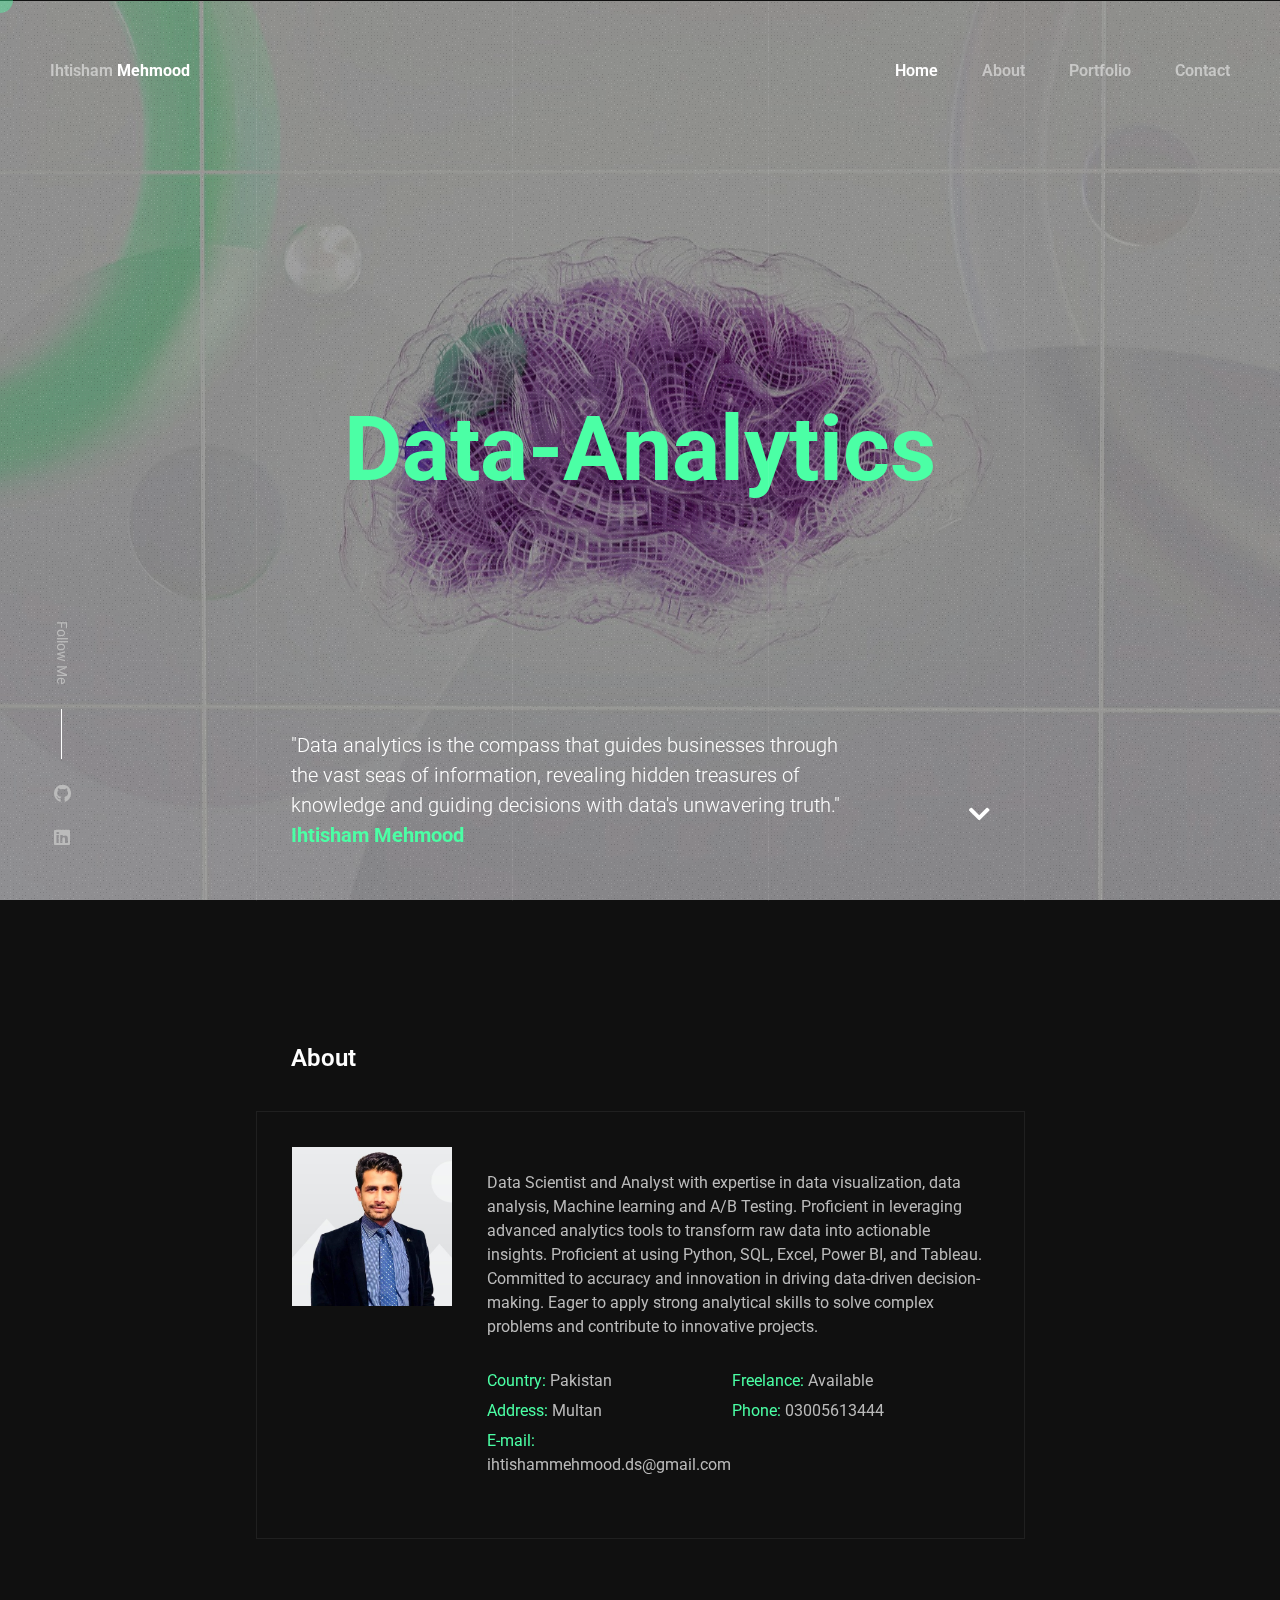
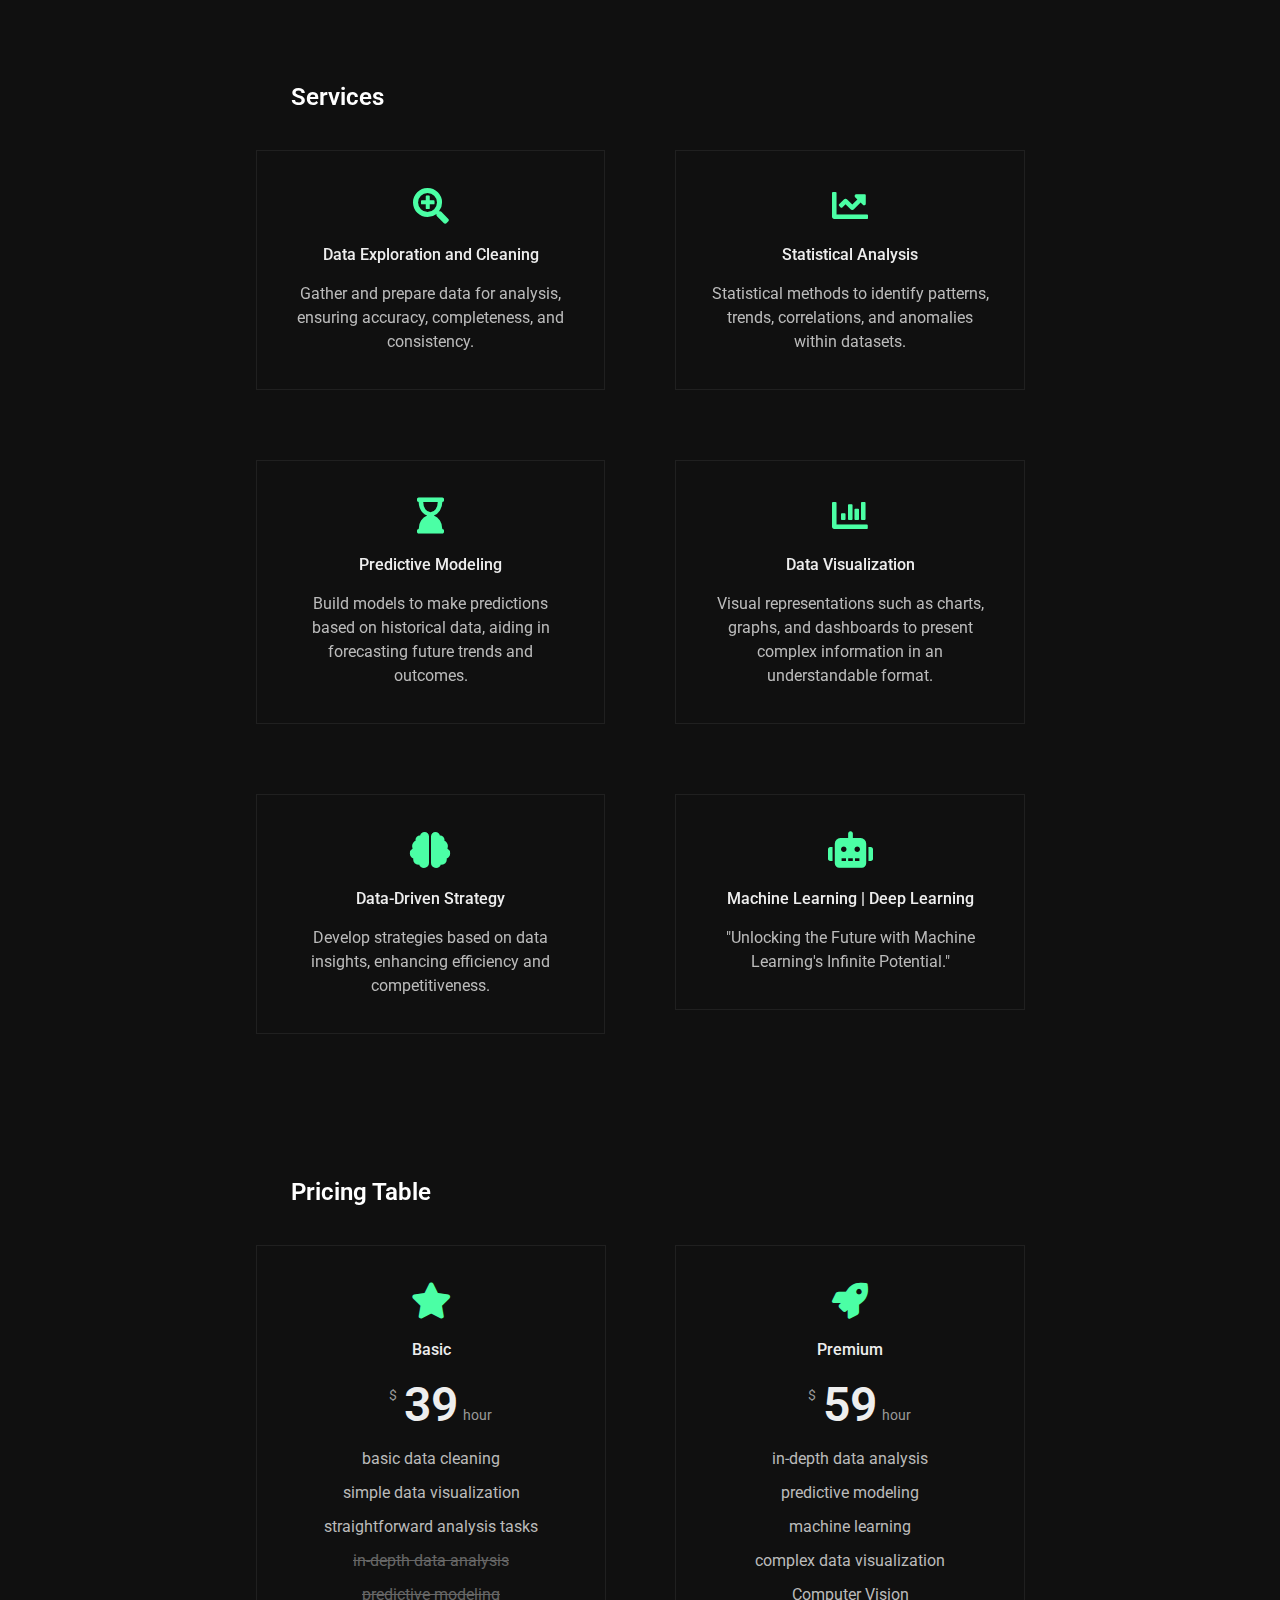
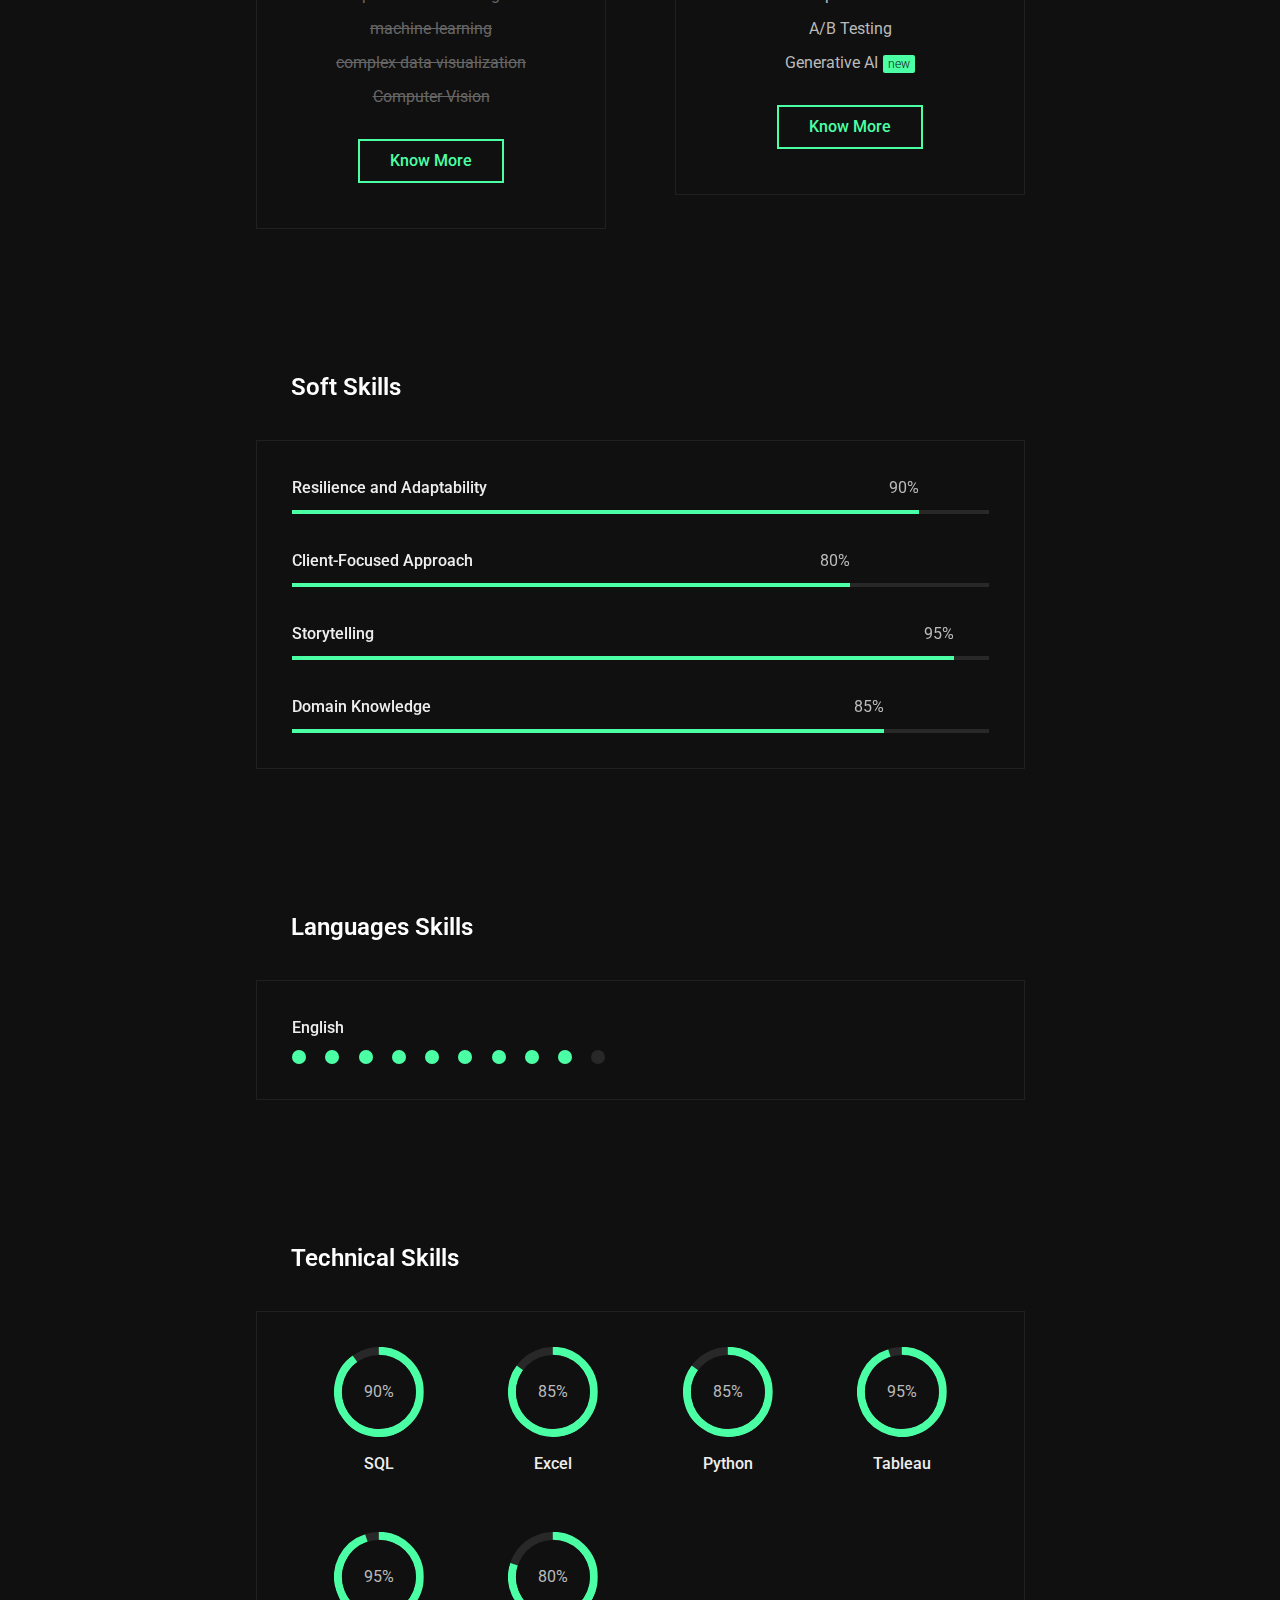
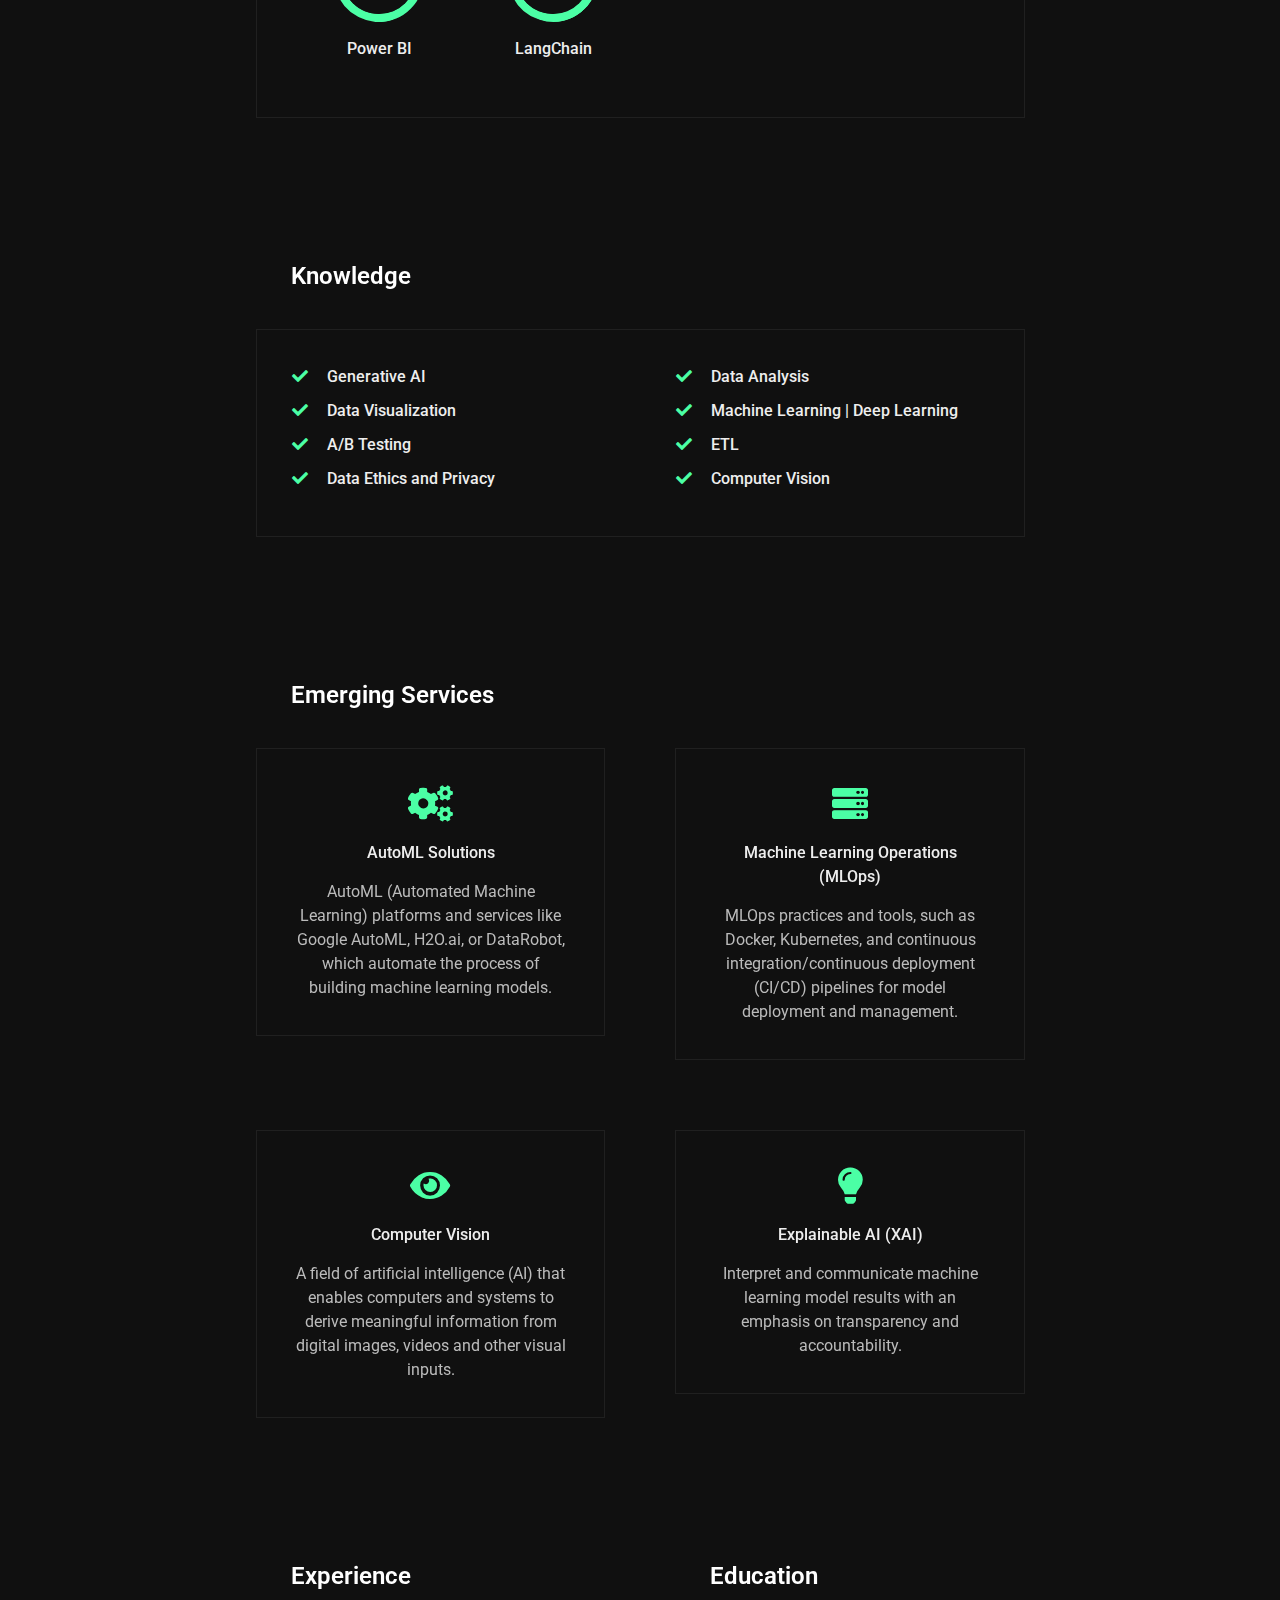
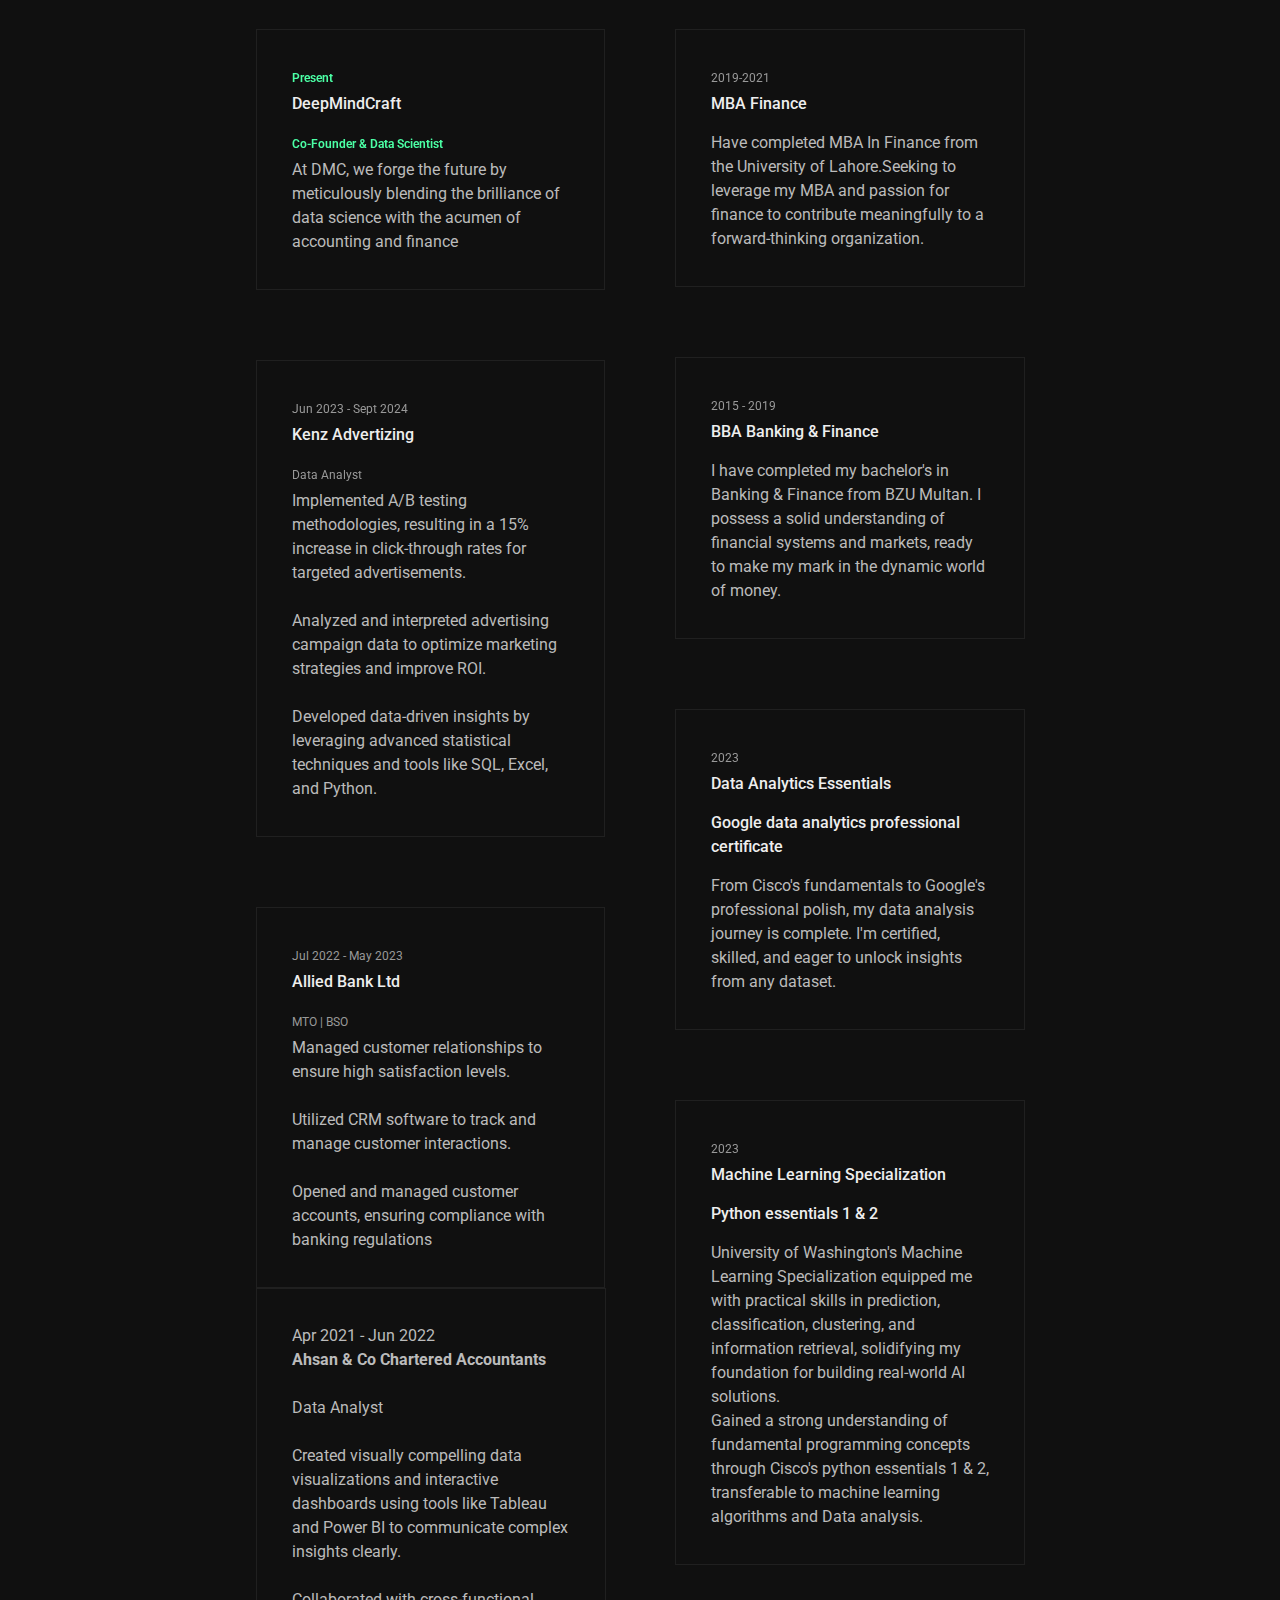
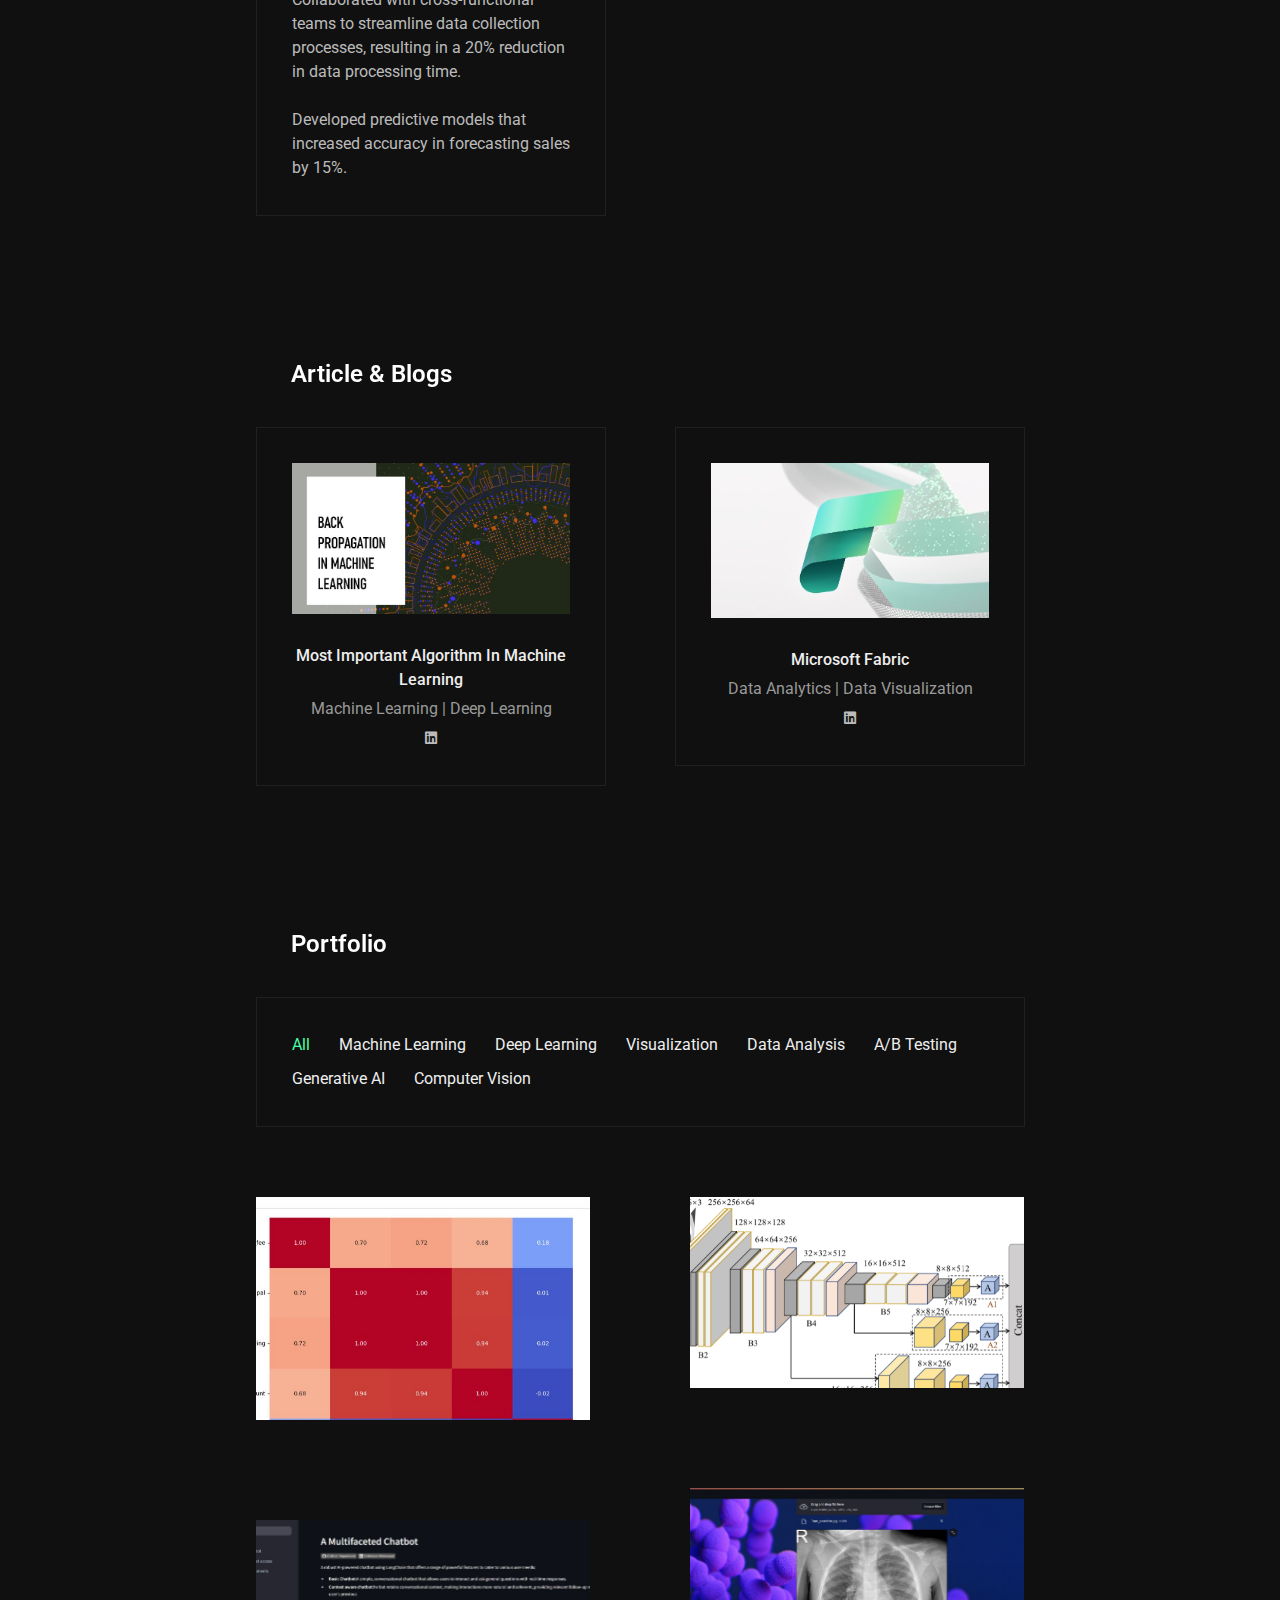
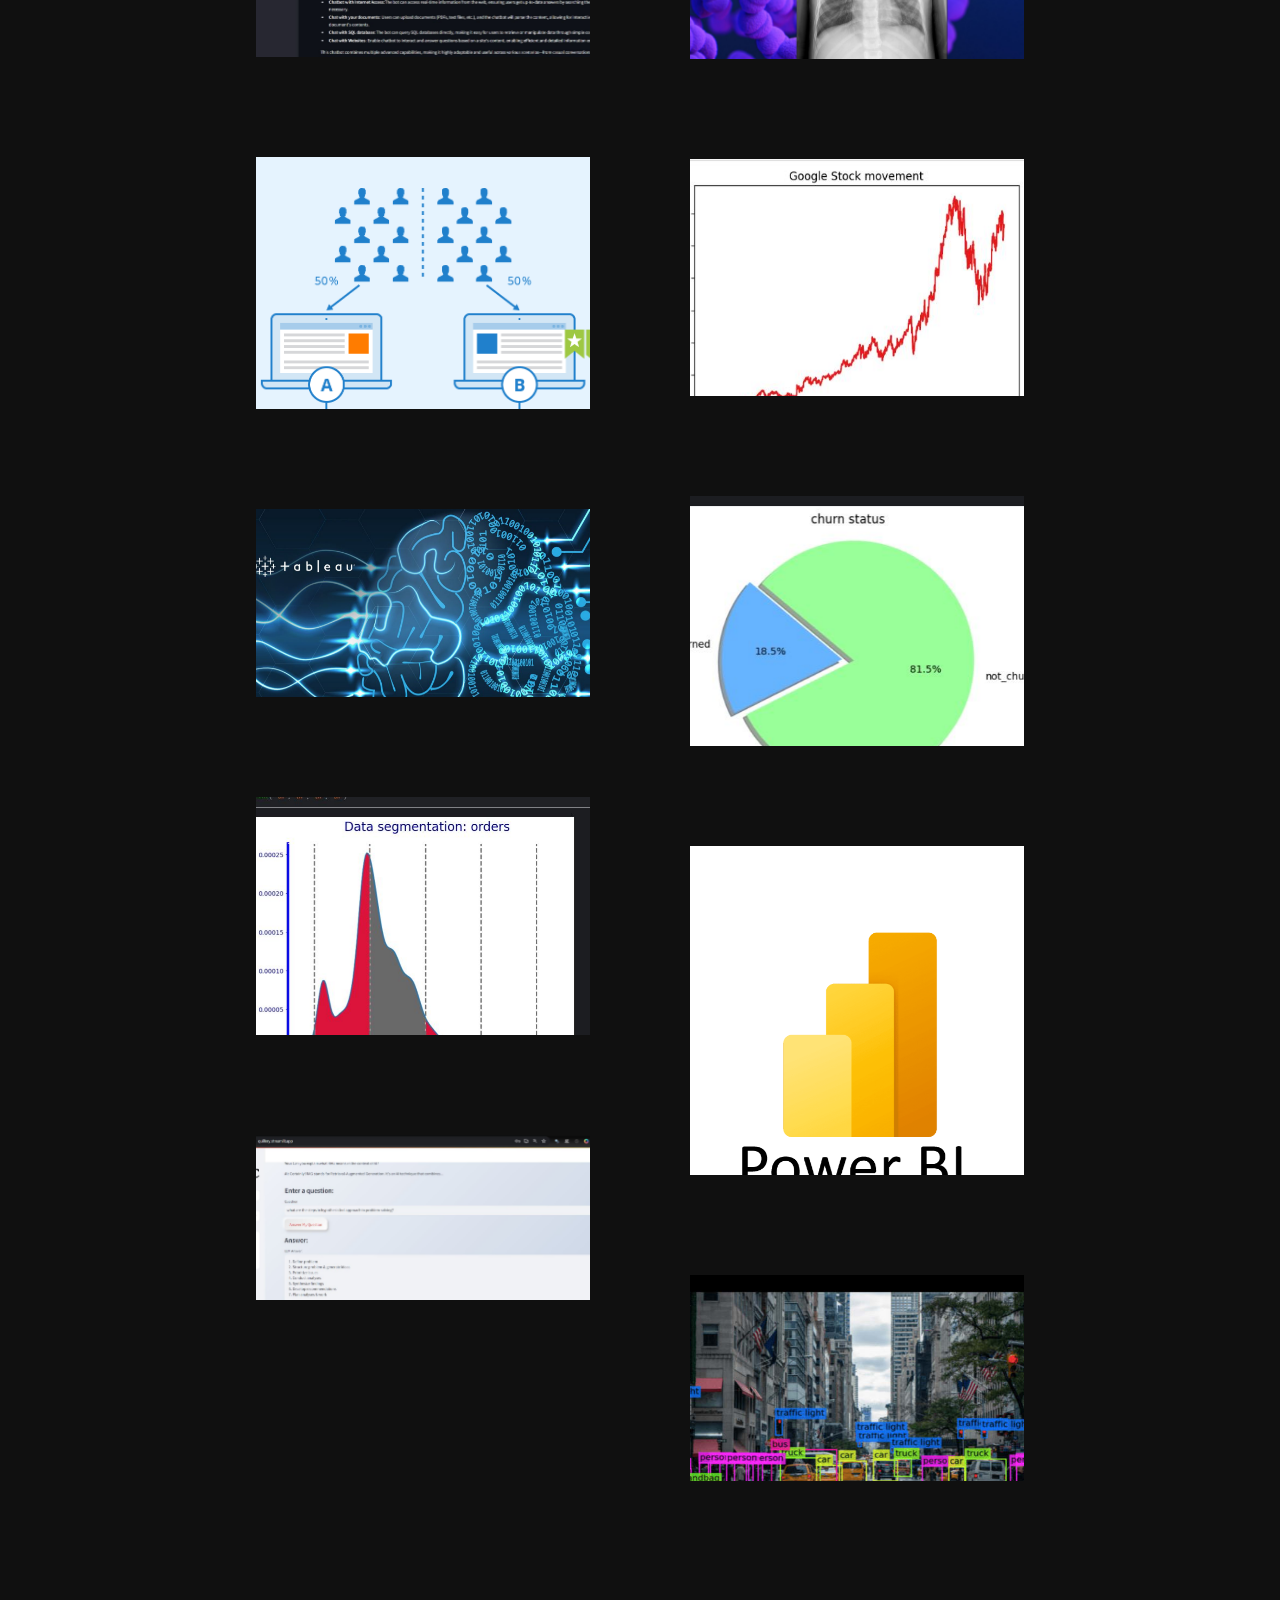
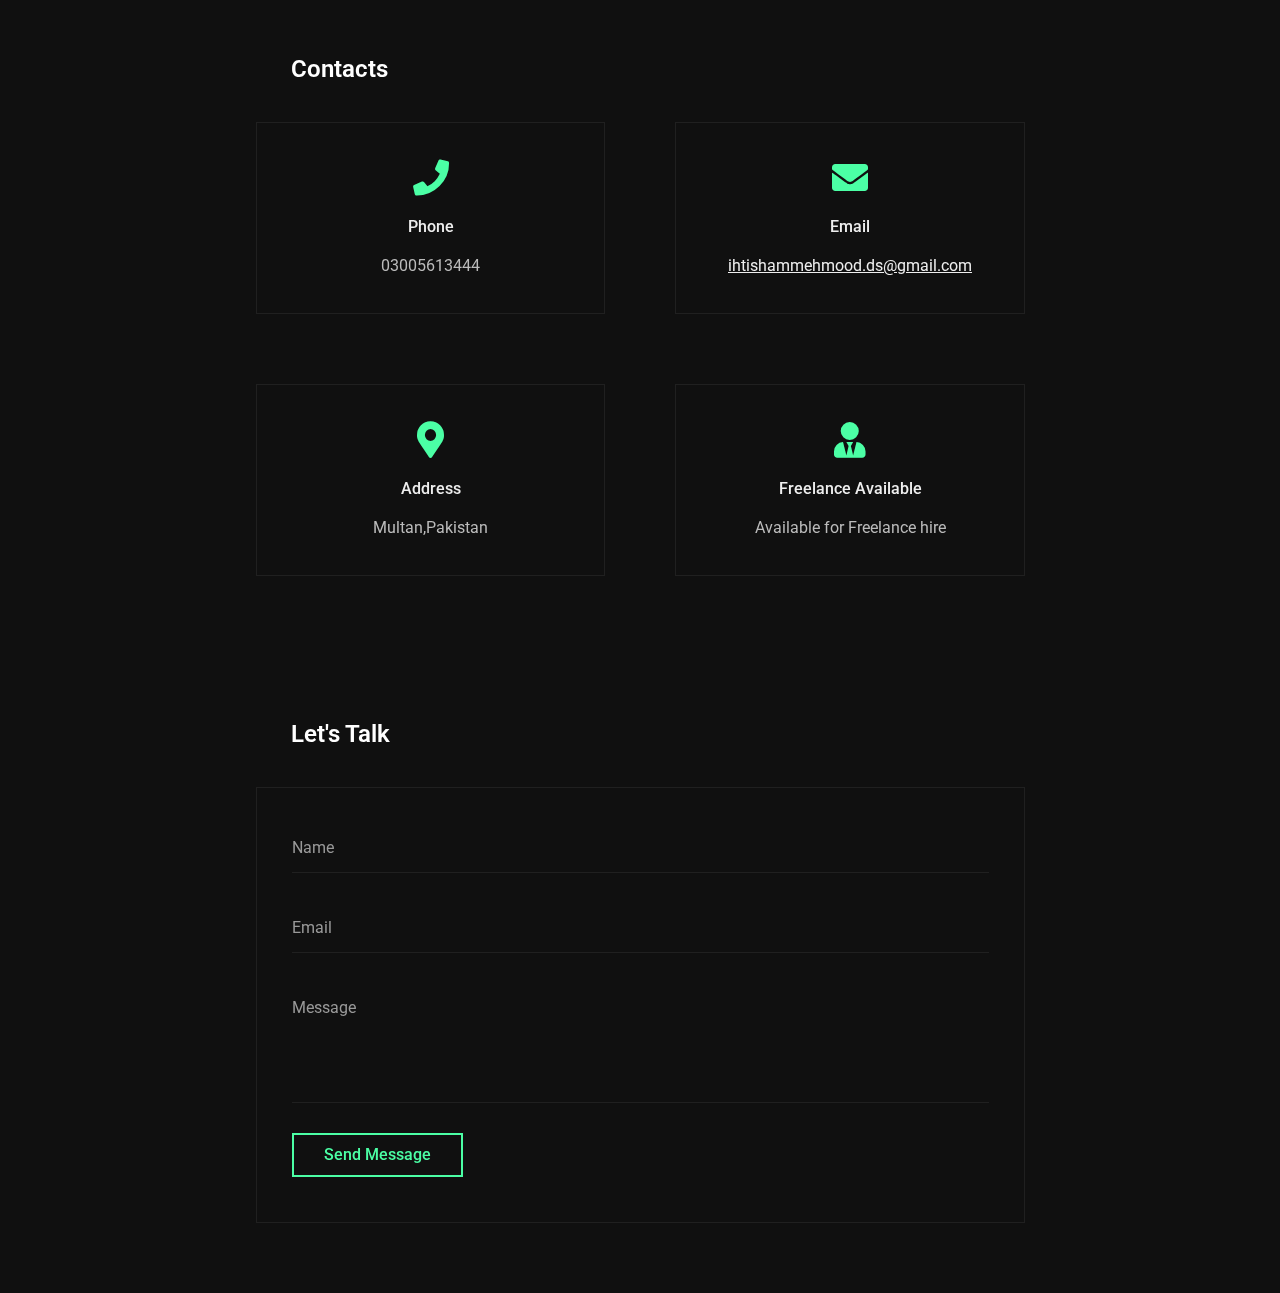
==== commit db82865e: "Version 2.2" ====
--- a/index.html
+++ b/index.html
@@ -843,10 +843,10 @@
 							</div>
 						</div>
 
-						 <!-- CNN transfer learning begin -->
+						 <!-- Pneumonia Classifier Begin -->
 						 <div class="box-item f-links"> <!-- add class "animate-to-page" if need animated transition to page and delete target="_blank" -->
 							<div class="image">
-								<a href="https://pneumoniaclassifier101.streamlit.app/" class="has-popup-link hover-animated" target="_blank">
+								<a href="https://huggingface.co/spaces/ihtisham/pneumoniaclassifier101" class="has-popup-link hover-animated" target="_blank">
 									<img src="images\classifier.JPG" class="wp-post-image" alt="" />
 									<span class="info circle">
 										<span class="centrize full-width">
@@ -863,7 +863,30 @@
 								</a>
 							</div>
 						</div>
-                        <!-- cnn transfer learning end -->
+                        <!-- Pneumonia Classifier End -->
+
+						 <!-- Omni Chatbot begin-->
+						 <div class="box-item f-content2"> <!-- add class "animate-to-page" if need animated transition to page and delete target="_blank" -->
+							<div class="image">
+								<a href="https://omnichatpro.streamlit.app/" class="has-popup-link hover-animated" target="_blank">
+									<img src="images\Omni.JPG" class="wp-post-image" alt="" />
+									<span class="info circle">
+										<span class="centrize full-width">
+											<span class="vertical-center">
+												<span class="icon fas fa-link"></span>
+												<span class="desc">
+													<span class="category">Tool: Streamlit</span>
+													<span class="name">"A Multifaceted Chatbot"</span>
+												</span>
+											</span>
+										</span>
+									
+									</span>
+								</a>
+							</div>
+						</div>
+                        <!-- omni chatbot end -->
+
 
 						<!-- AB testing begin -->
 						<div class="box-item f-content"> <!-- add class "animate-to-page" if need animated transition to page and delete target="_blank" -->
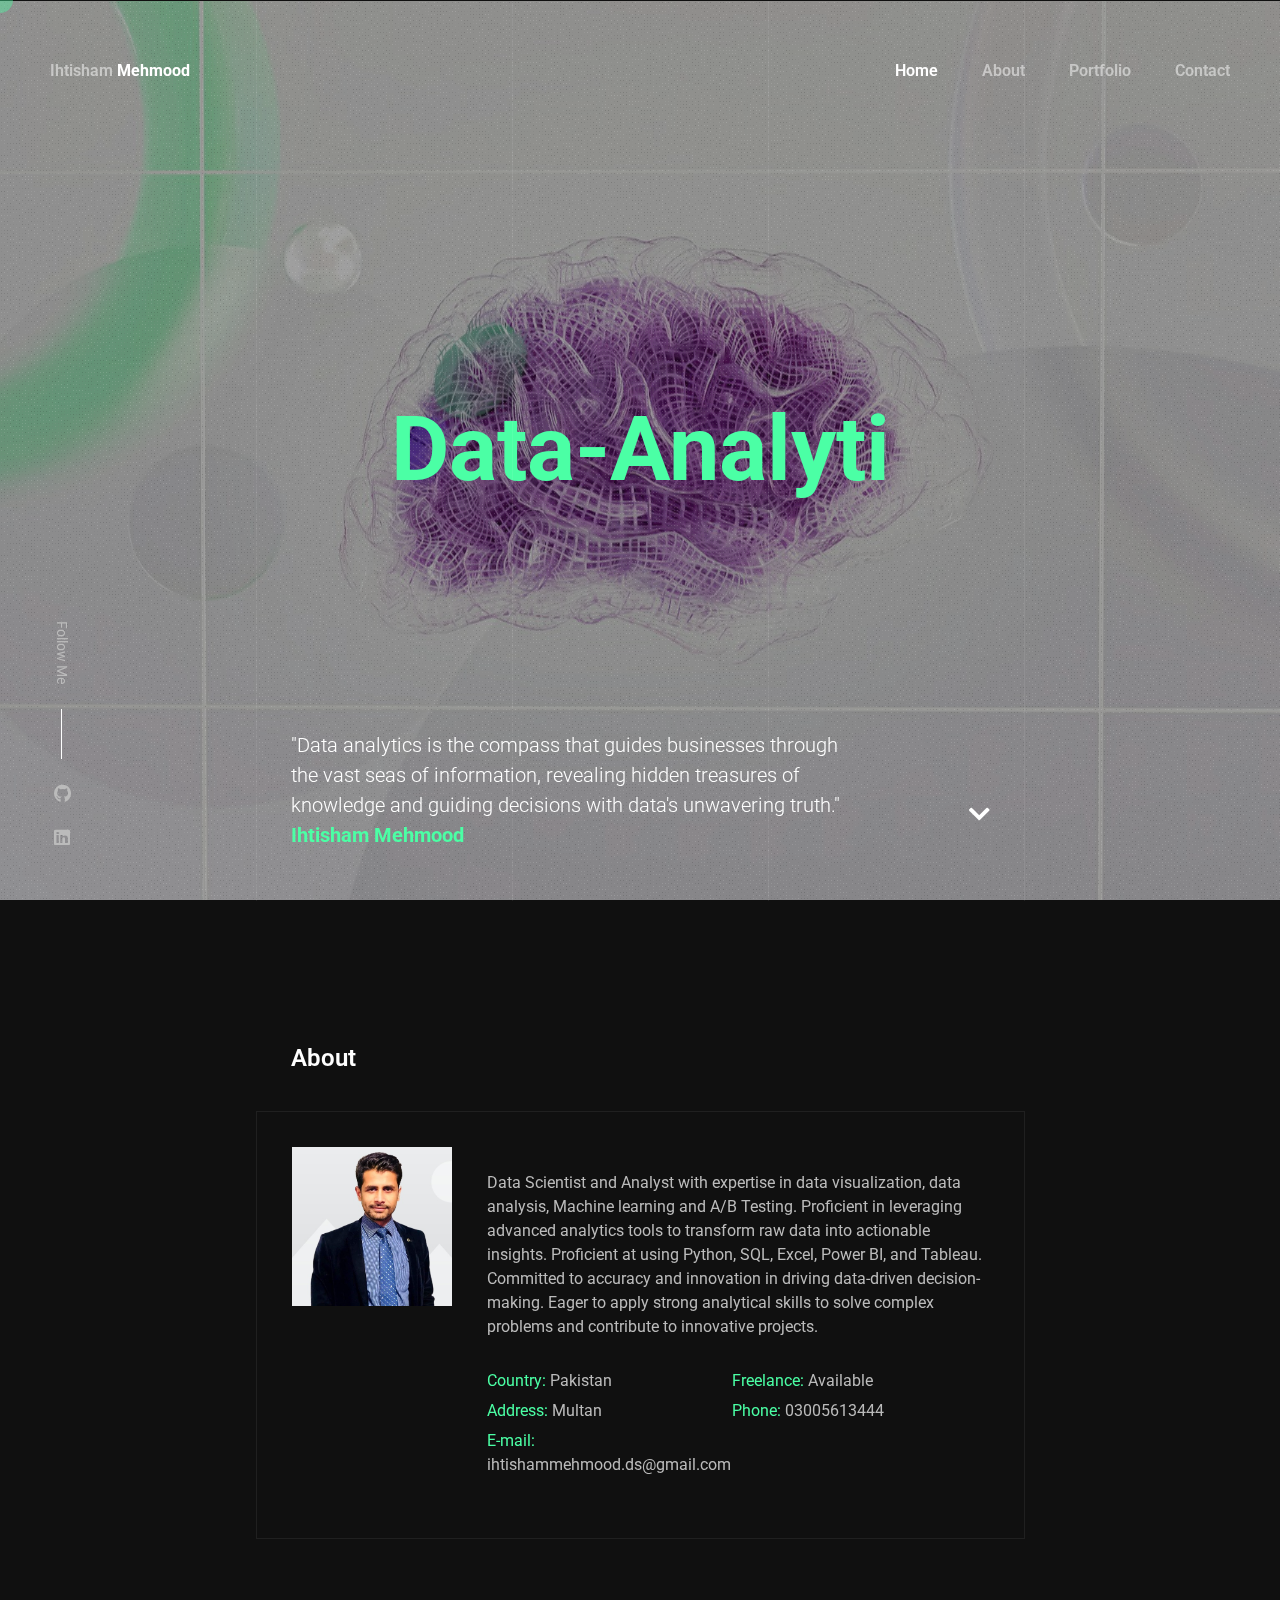
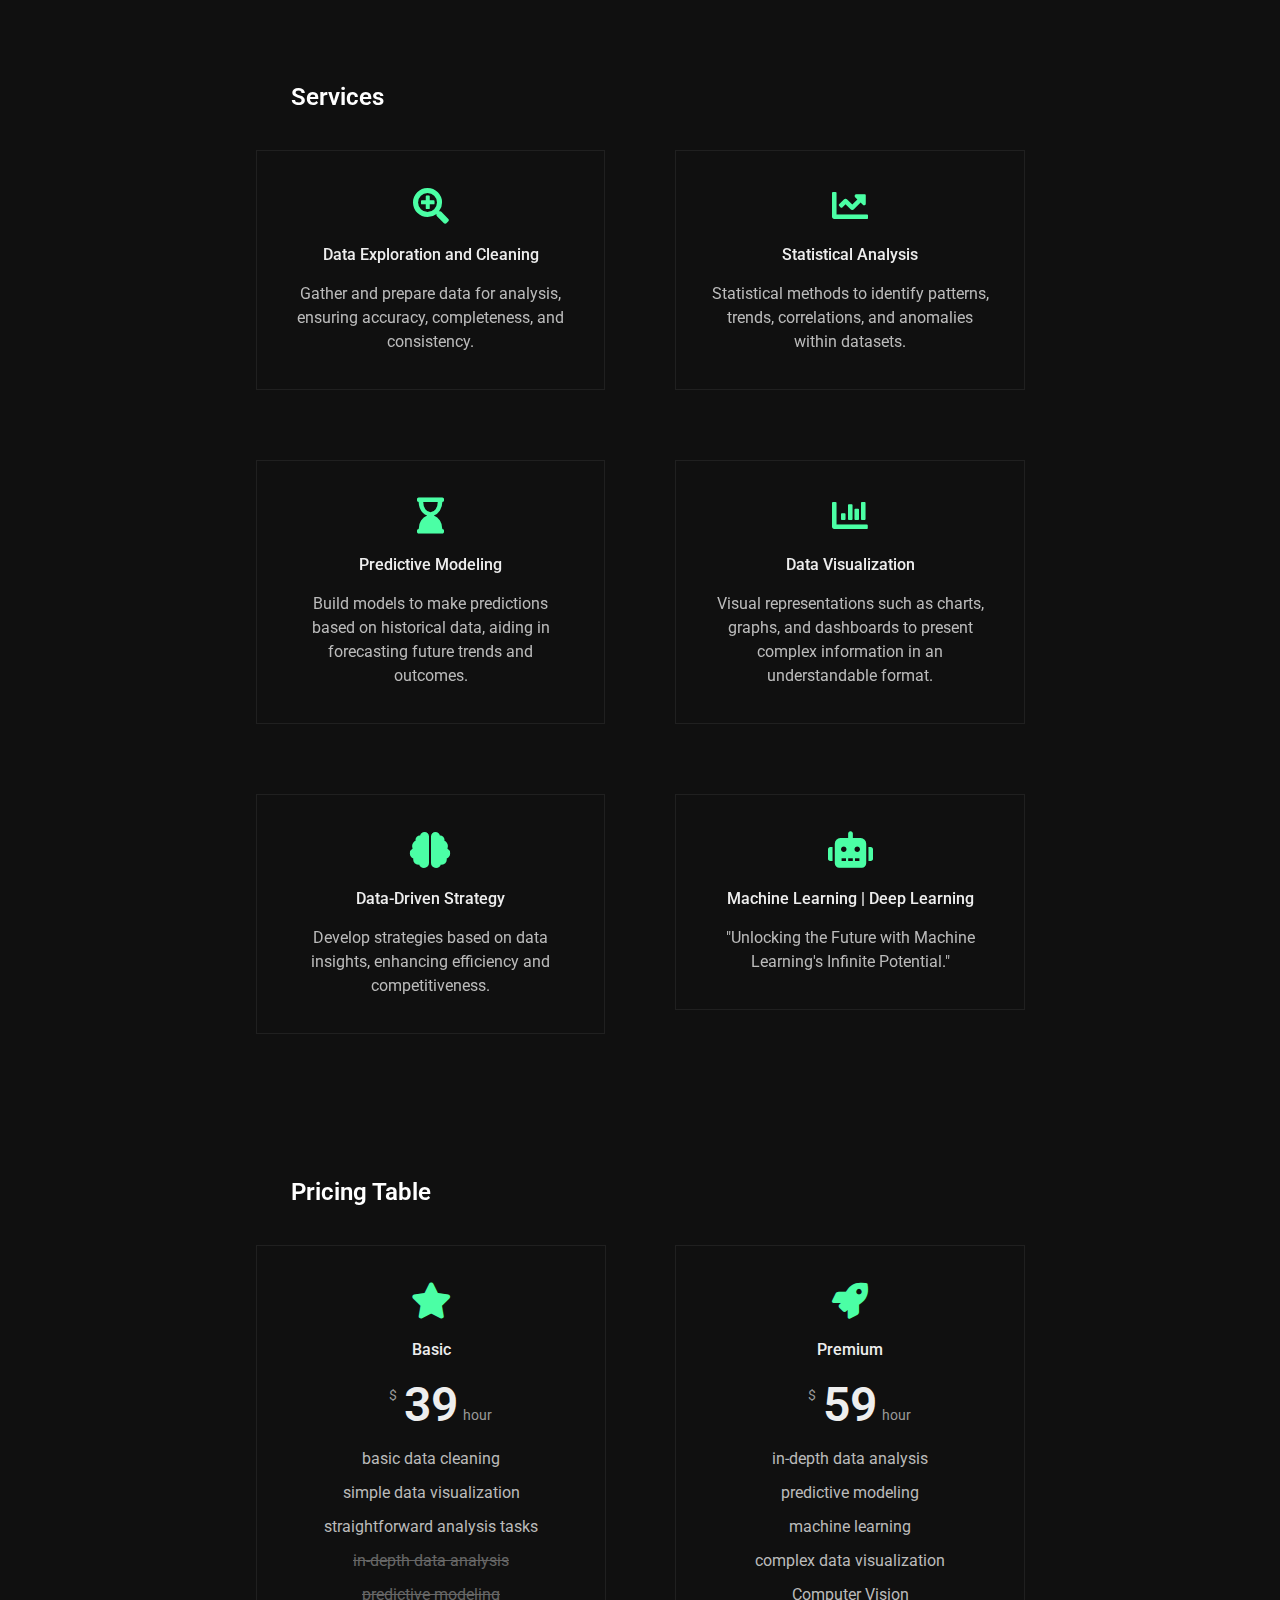
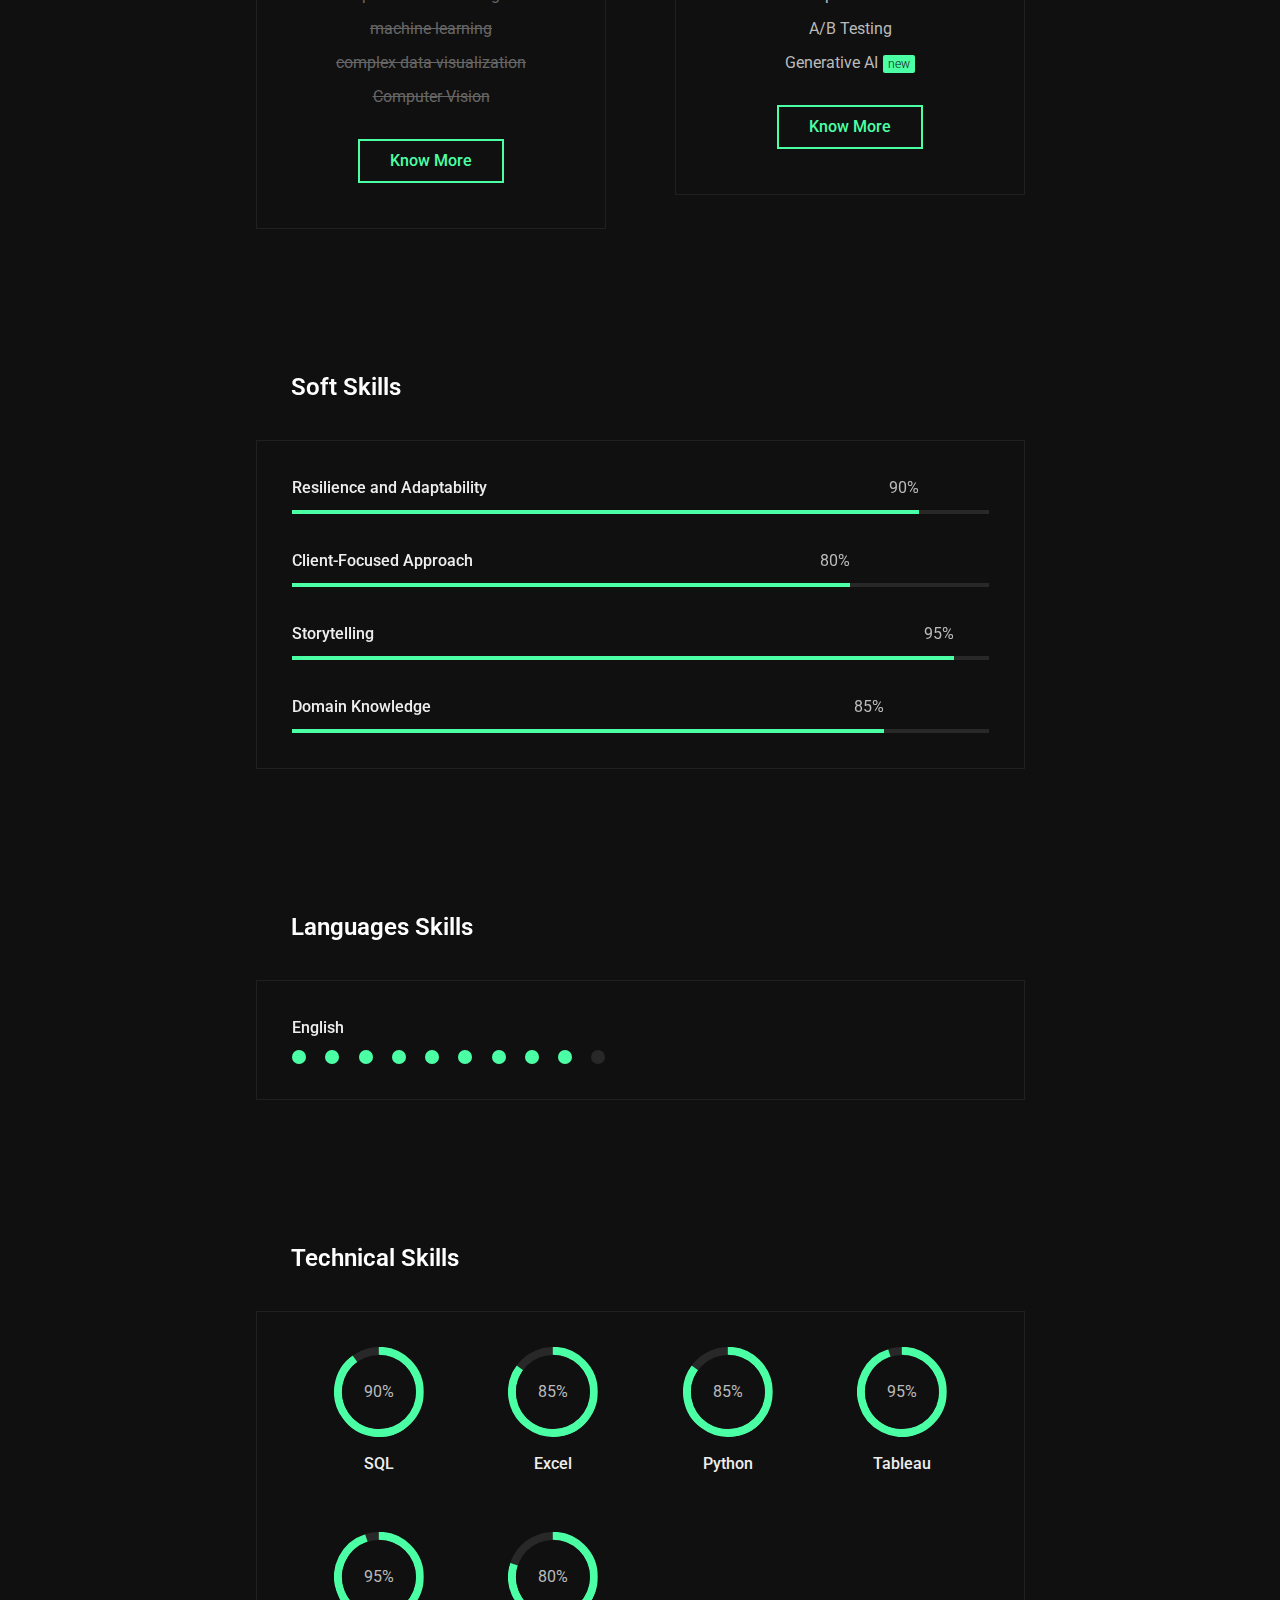
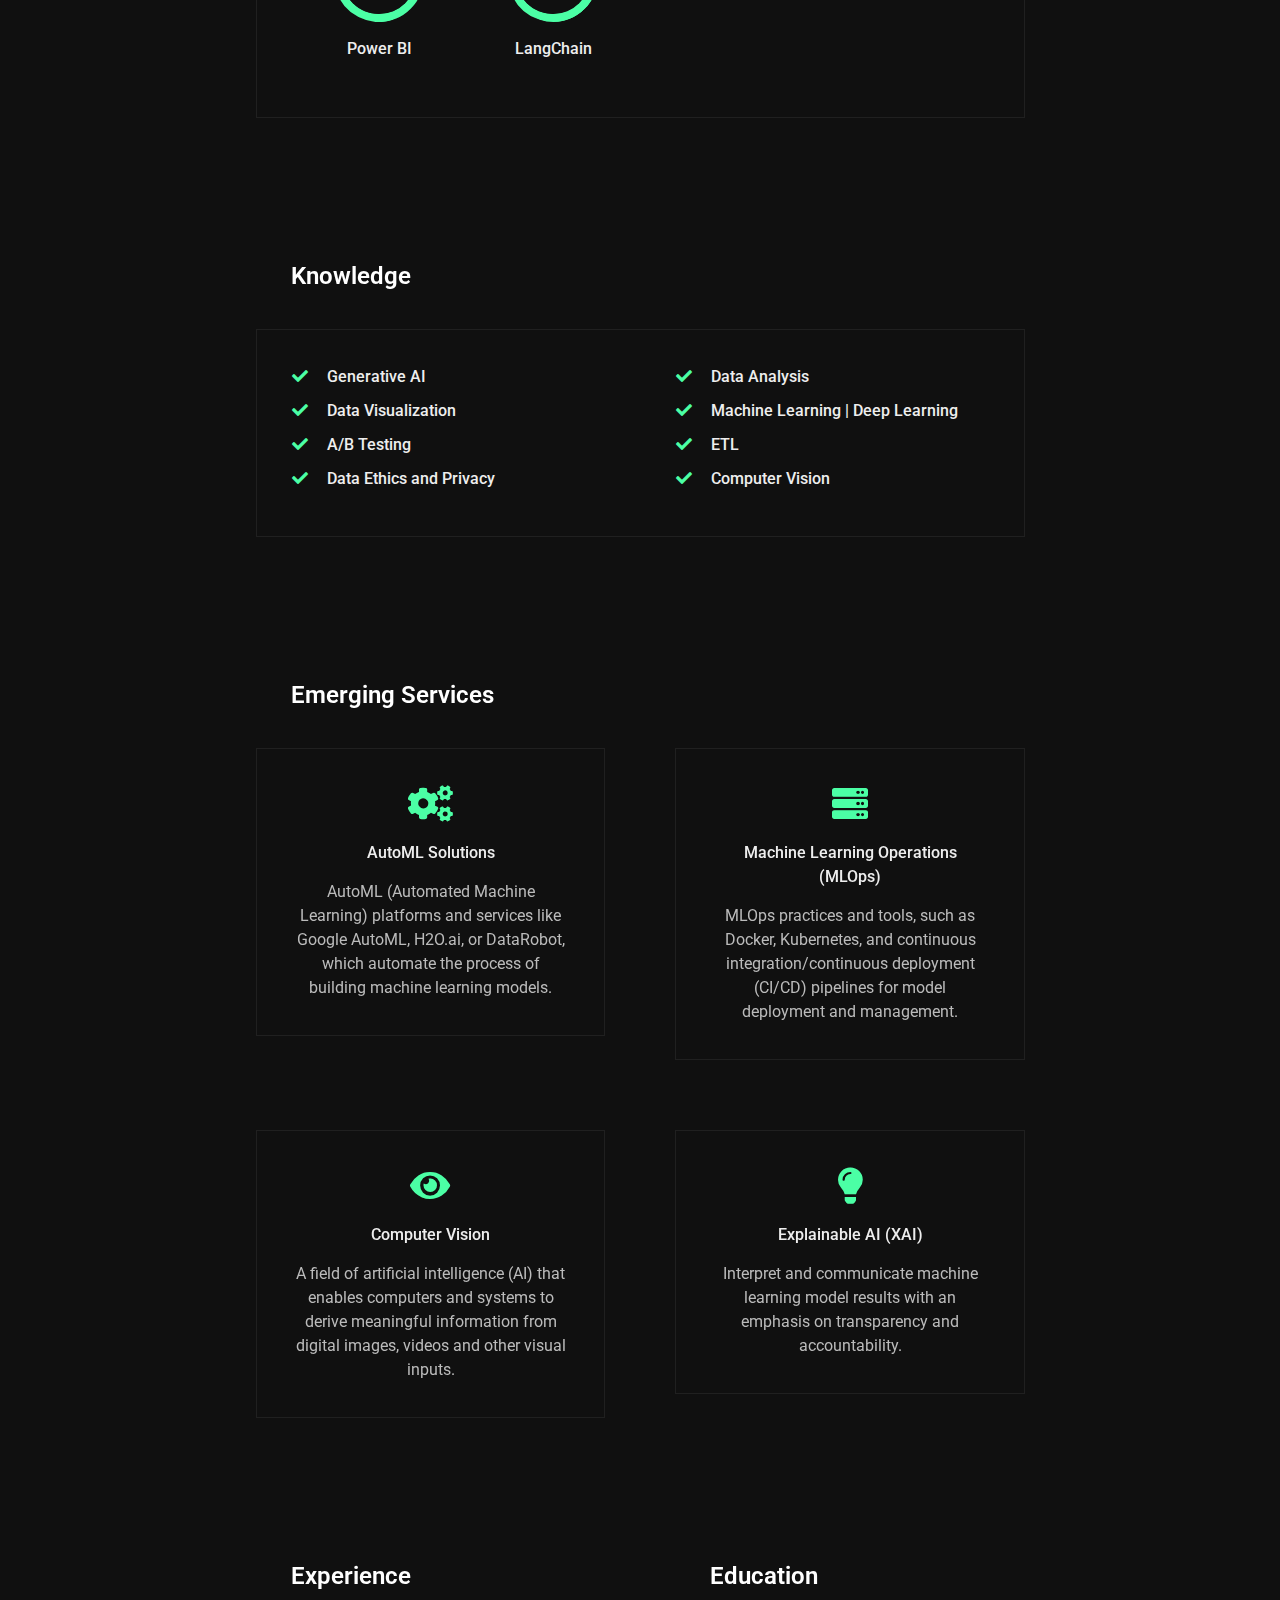
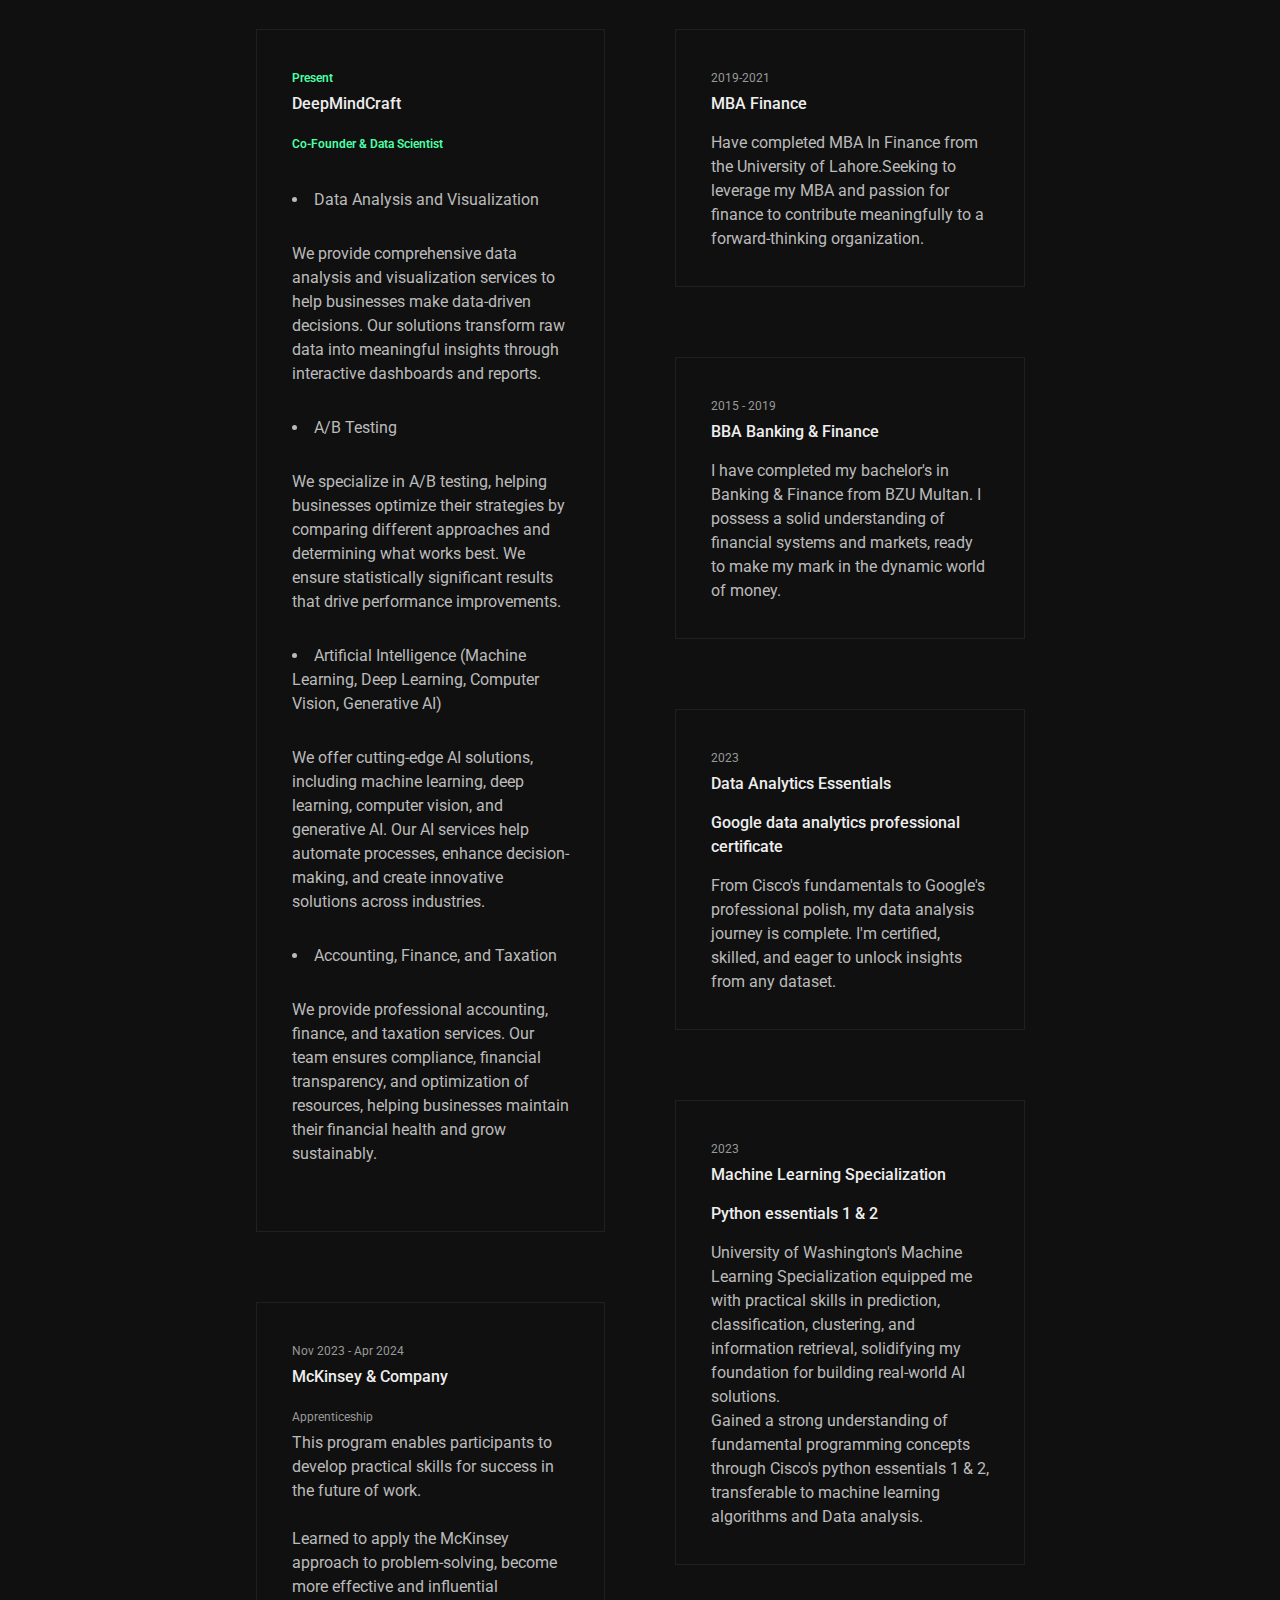
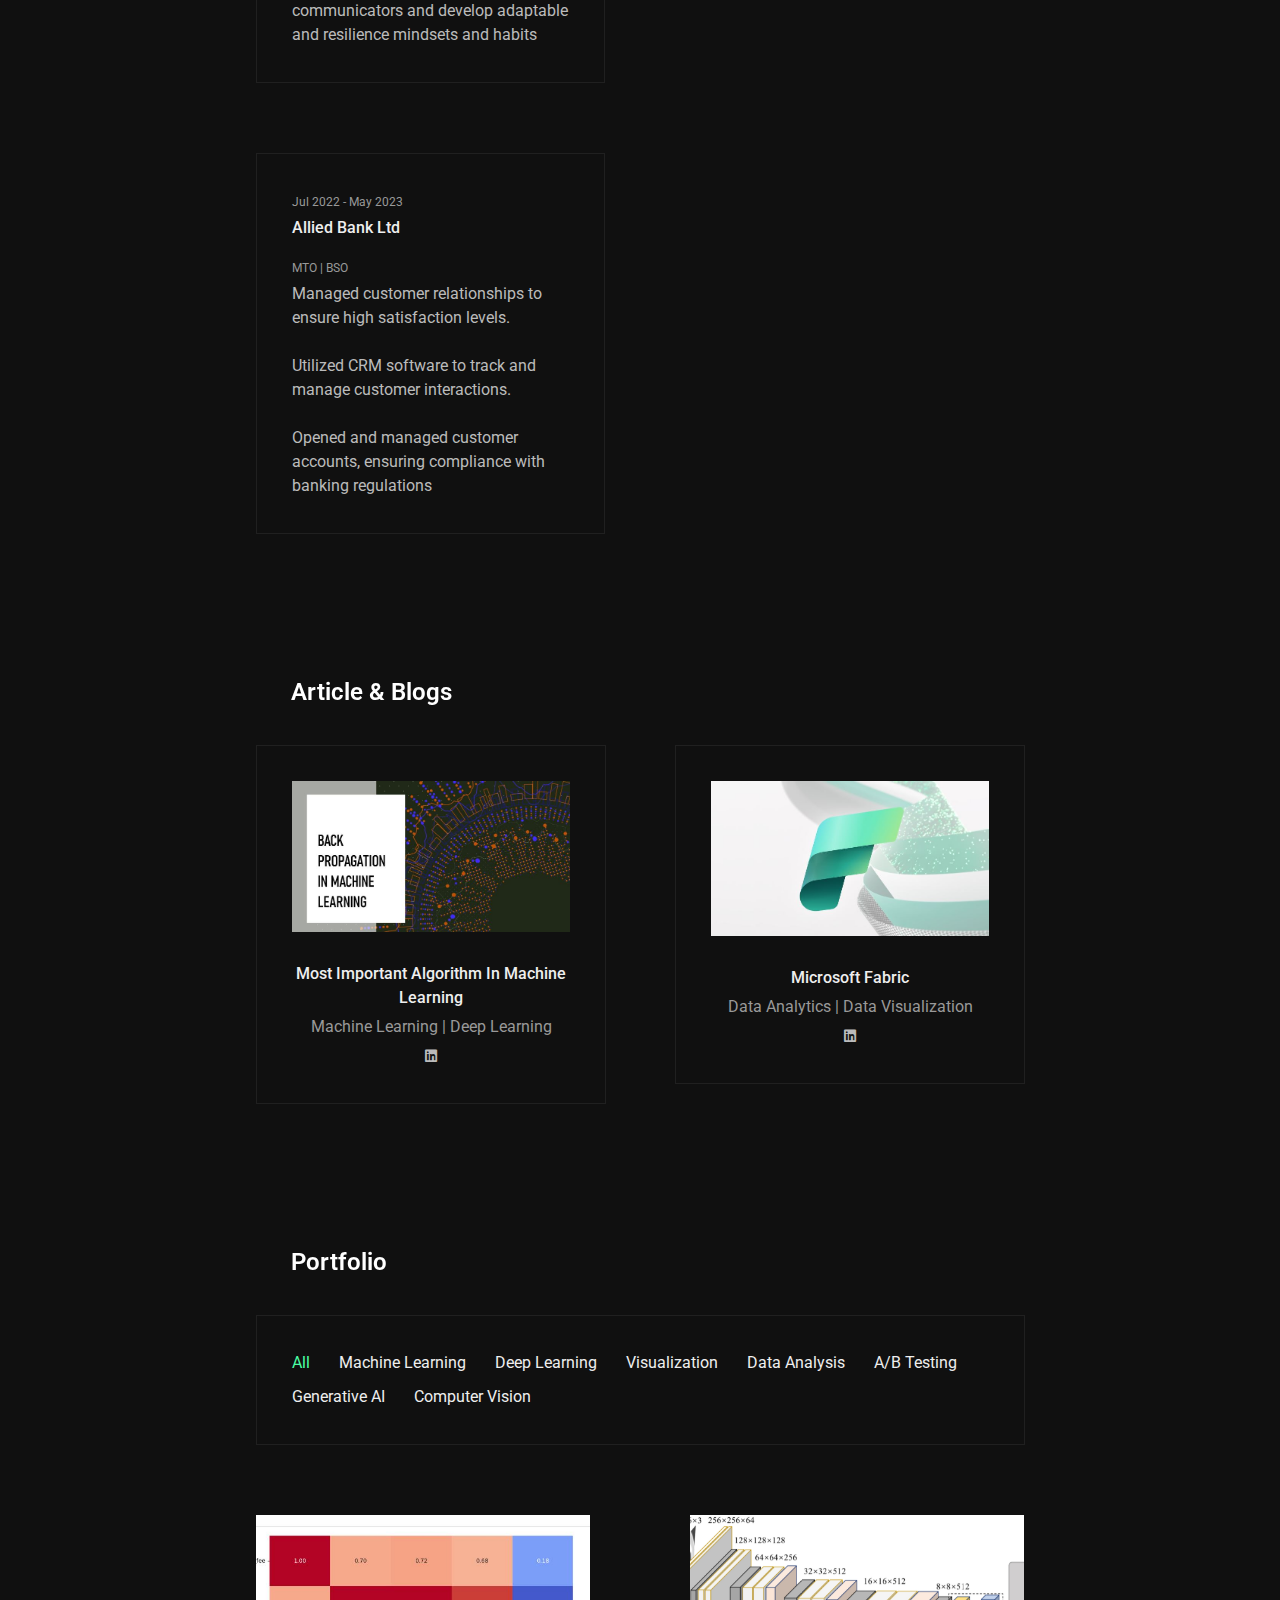
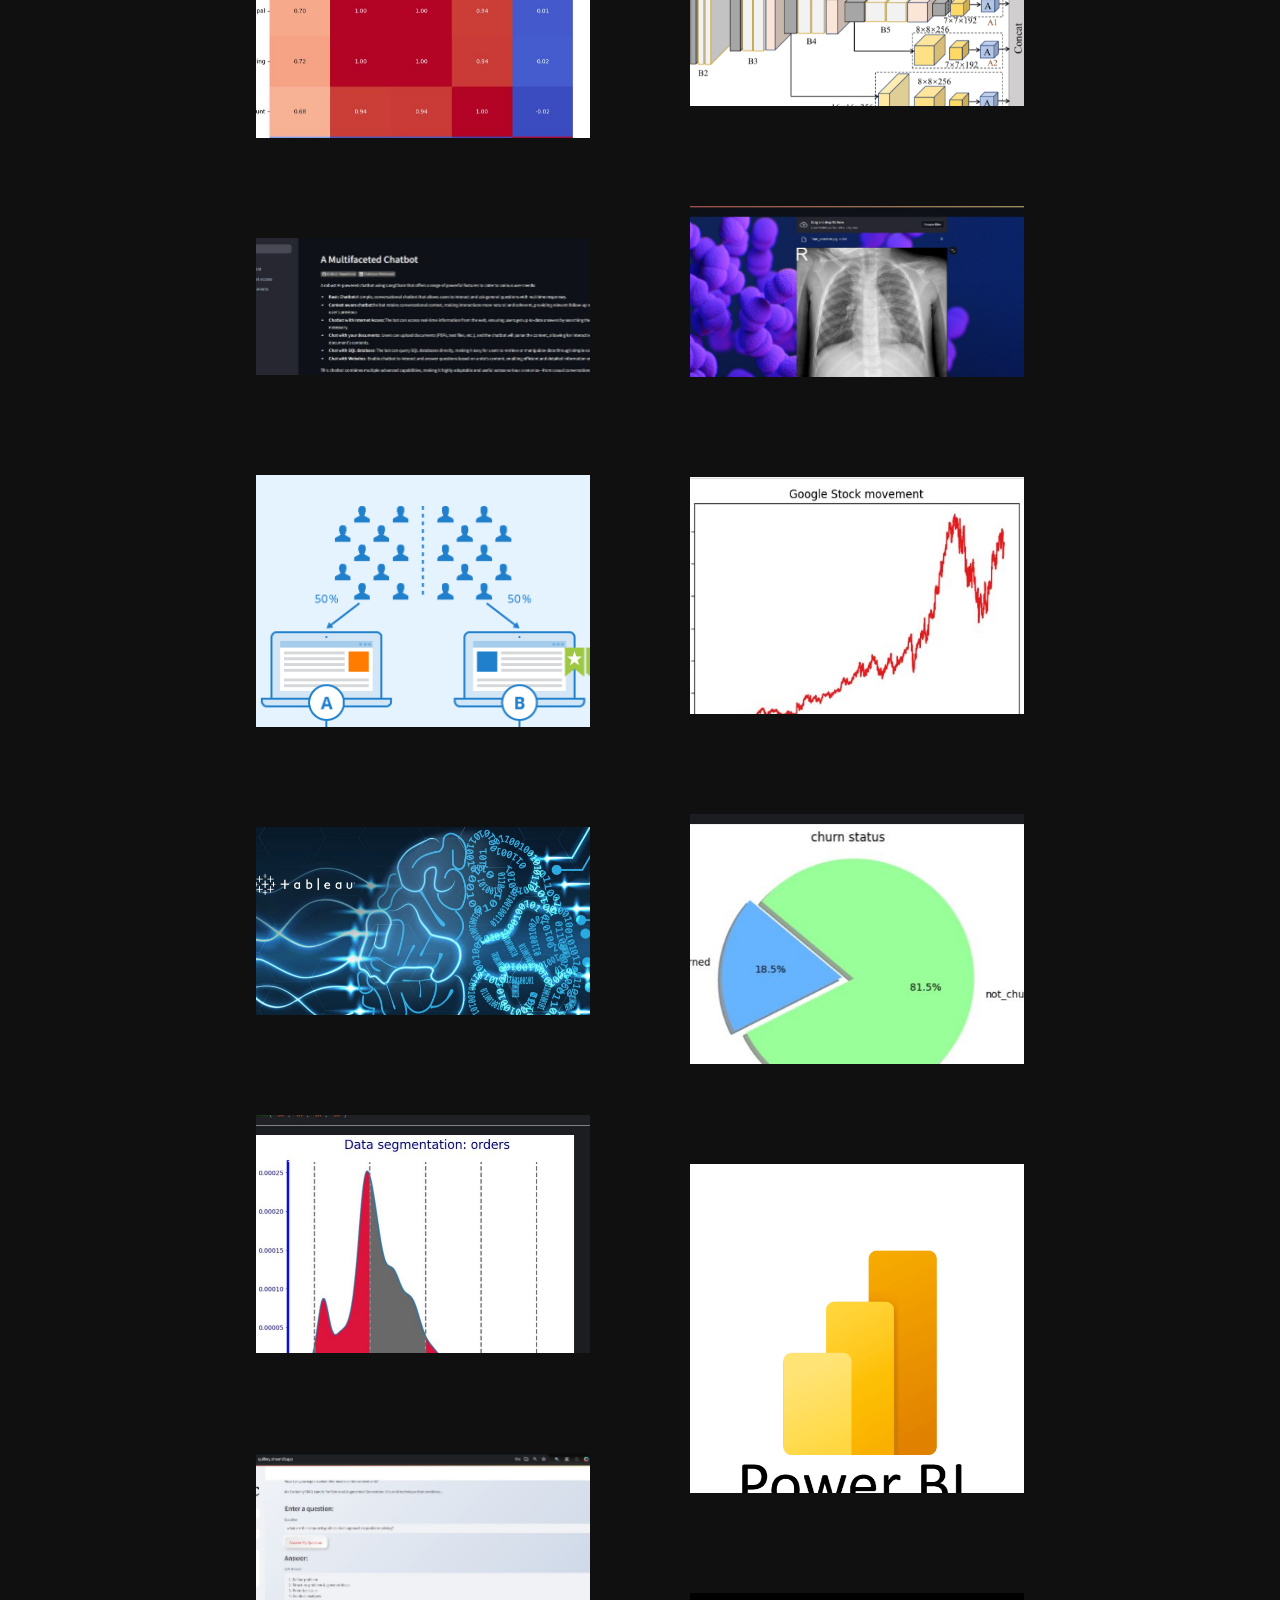
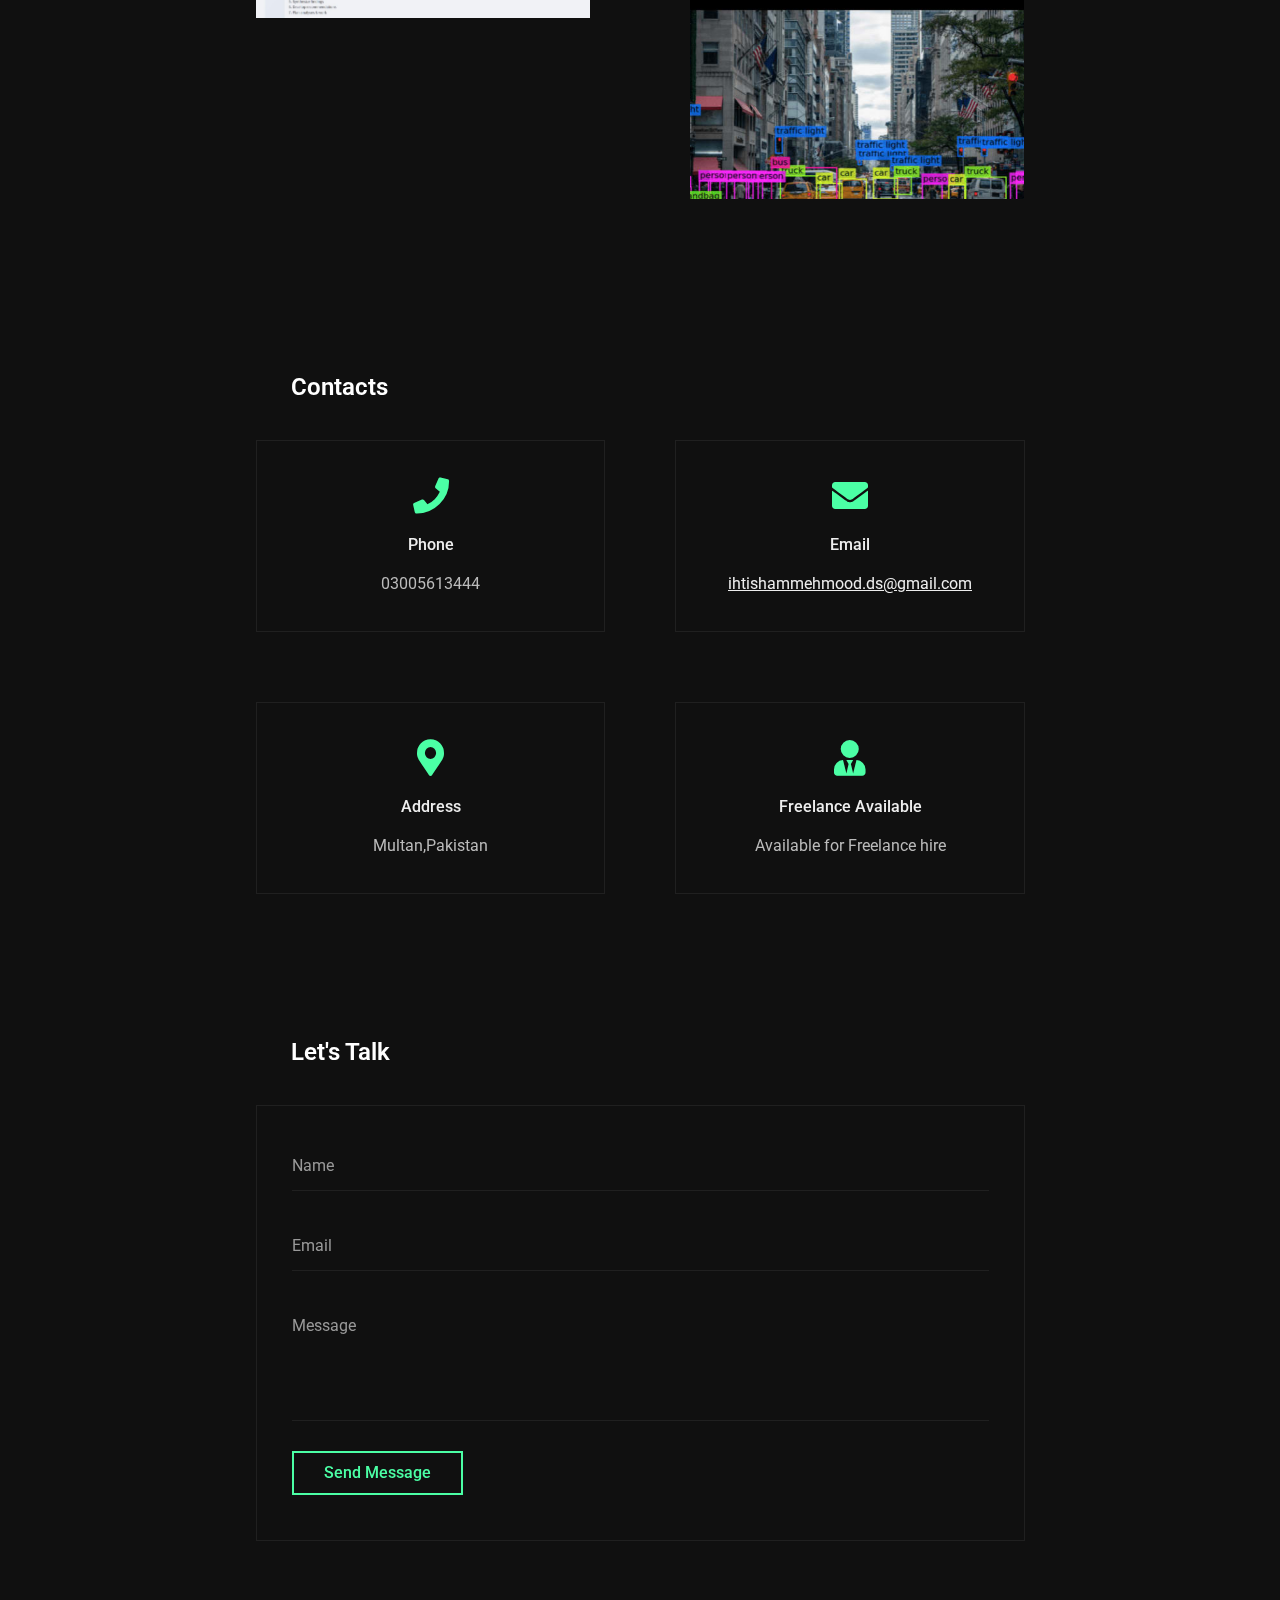
==== commit 316e3126: "Version 2.2" ====
--- a/index.html
+++ b/index.html
@@ -602,20 +602,30 @@
 									<div class="name">DeepMindCraft</div>
 									<div class="date">Co-Founder & Data Scientist</div>
 									<div class="text">
-										At DMC, we forge the future by meticulously blending the brilliance of data science with the acumen of accounting and finance
+										<ul>
+											<li>Data Analysis and Visualization</li>
+											<p>We provide comprehensive data analysis and visualization services to help businesses make data-driven decisions. Our solutions transform raw data into meaningful insights through interactive dashboards and reports.</p>
+										
+											<li>A/B Testing</li>
+											<p>We specialize in A/B testing, helping businesses optimize their strategies by comparing different approaches and determining what works best. We ensure statistically significant results that drive performance improvements.</p>
+										
+											<li>Artificial Intelligence (Machine Learning, Deep Learning, Computer Vision, Generative AI)</li>
+											<p>We offer cutting-edge AI solutions, including machine learning, deep learning, computer vision, and generative AI. Our AI services help automate processes, enhance decision-making, and create innovative solutions across industries.</p>
+										
+											<li>Accounting, Finance, and Taxation</li>
+											<p>We provide professional accounting, finance, and taxation services. Our team ensures compliance, financial transparency, and optimization of resources, helping businesses maintain their financial health and grow sustainably.</p>
+										</ul>
 										
 										</div>
 								</div>
 
 								<div class="resume-item content-box">
-									<div class="date">Jun 2023 - Sept 2024</div>
-									<div class="name">Kenz Advertizing</div>
-									<div class="date">Data Analyst</div>
-									<div class="text">Implemented A/B testing methodologies, resulting in a 15% increase in click-through rates for targeted
-										advertisements.<br>
-										<br>Analyzed and interpreted advertising campaign data to optimize marketing strategies and improve ROI.<br>
-										<br>Developed data-driven insights by leveraging advanced statistical techniques and tools like SQL, Excel,
-										and Python.
+									<div class="date">Nov 2023 - Apr 2024</div>
+									<div class="name">McKinsey & Company</div>
+									<div class="date">Apprenticeship</div>
+									<div class="text">This program enables participants to develop practical skills for success in the future of work.<br>
+										<br>Learned to apply the McKinsey approach to problem-solving, become more effective and influential communicators and develop adaptable and resilience mindsets and habits<br>
+										
 									</div>
 								</div>
 
@@ -629,7 +639,7 @@
 								</div>
 
 							</div>
-							<div class="resume-item content-box">
+							<!-- <div class="resume-item content-box">
 								<div class="date">Apr 2021 - Jun 2022</div>
 								<div class="name"><b>Ahsan & Co Chartered Accountants</b></div><br>
 								<div class="date">Data Analyst</div><br>
@@ -641,7 +651,7 @@
 									
 									
 								</div>
-							</div>
+							</div> -->
 
 						</div>
 						
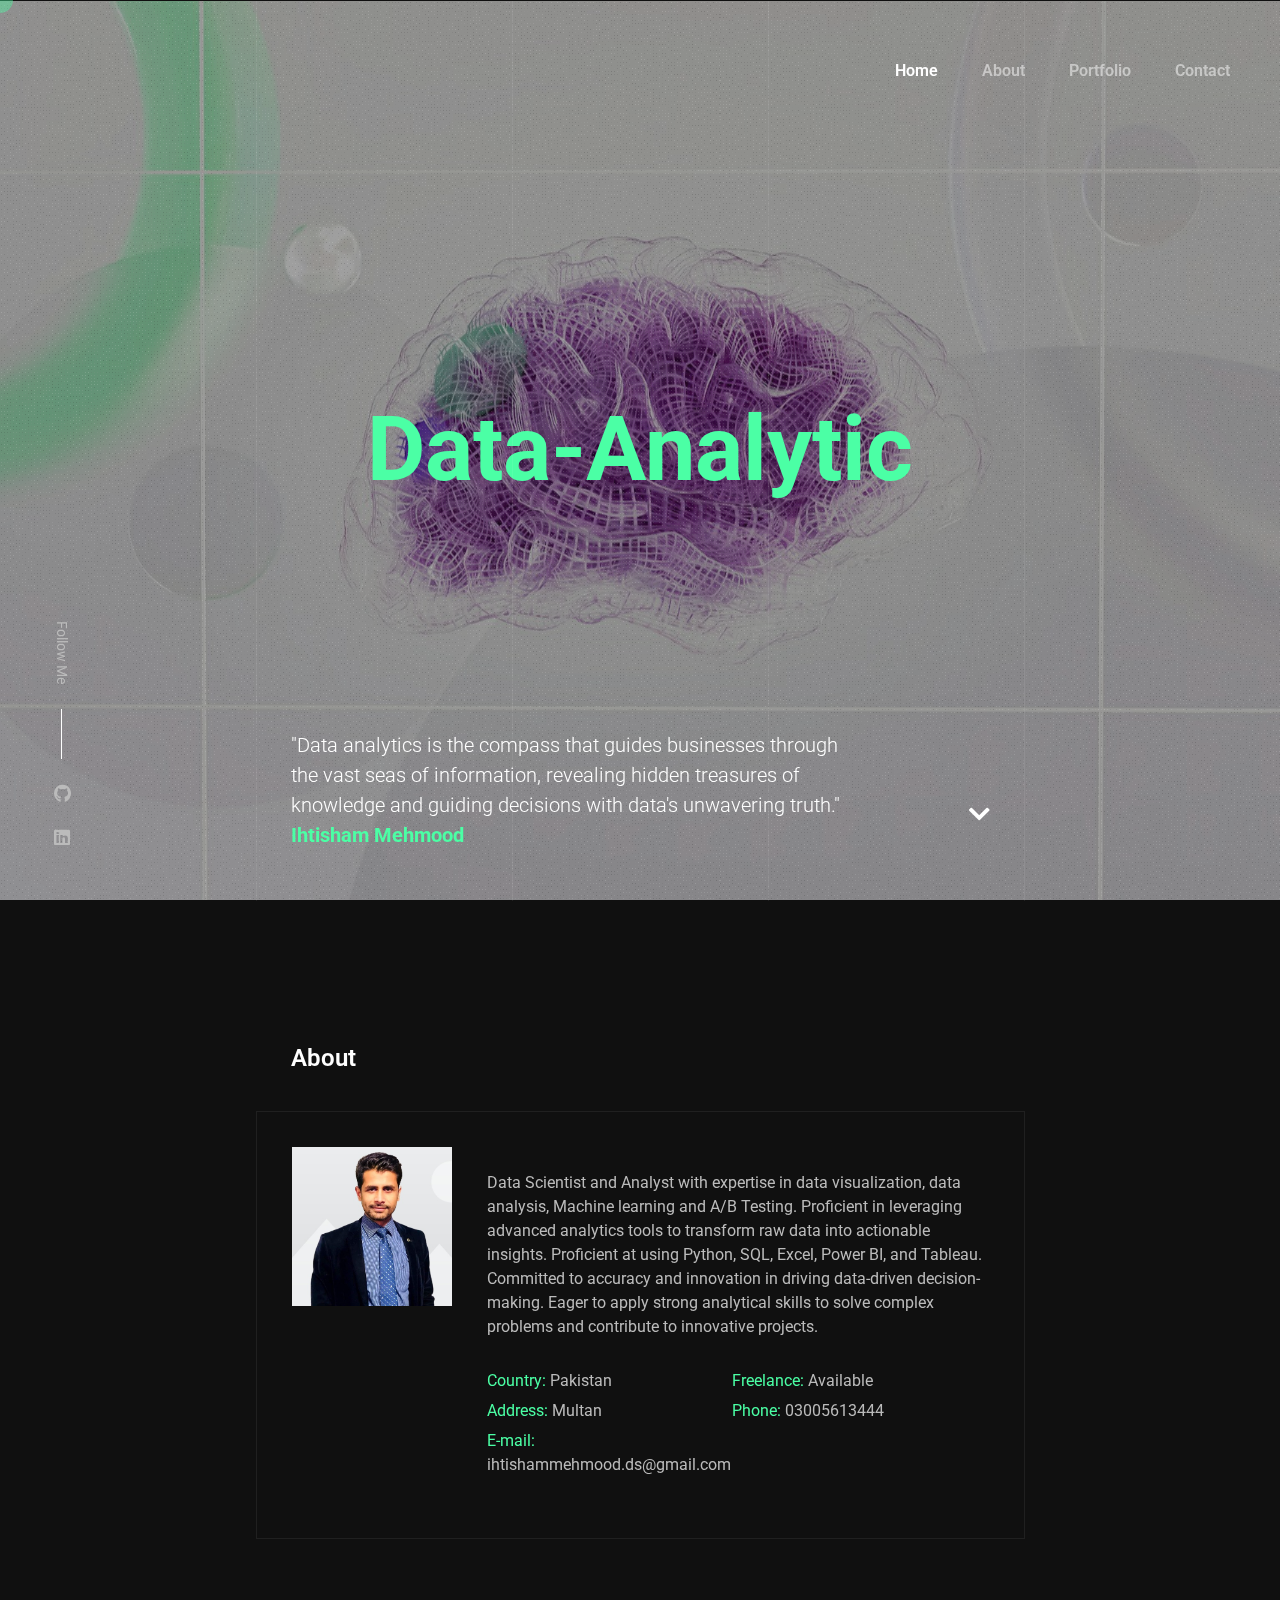
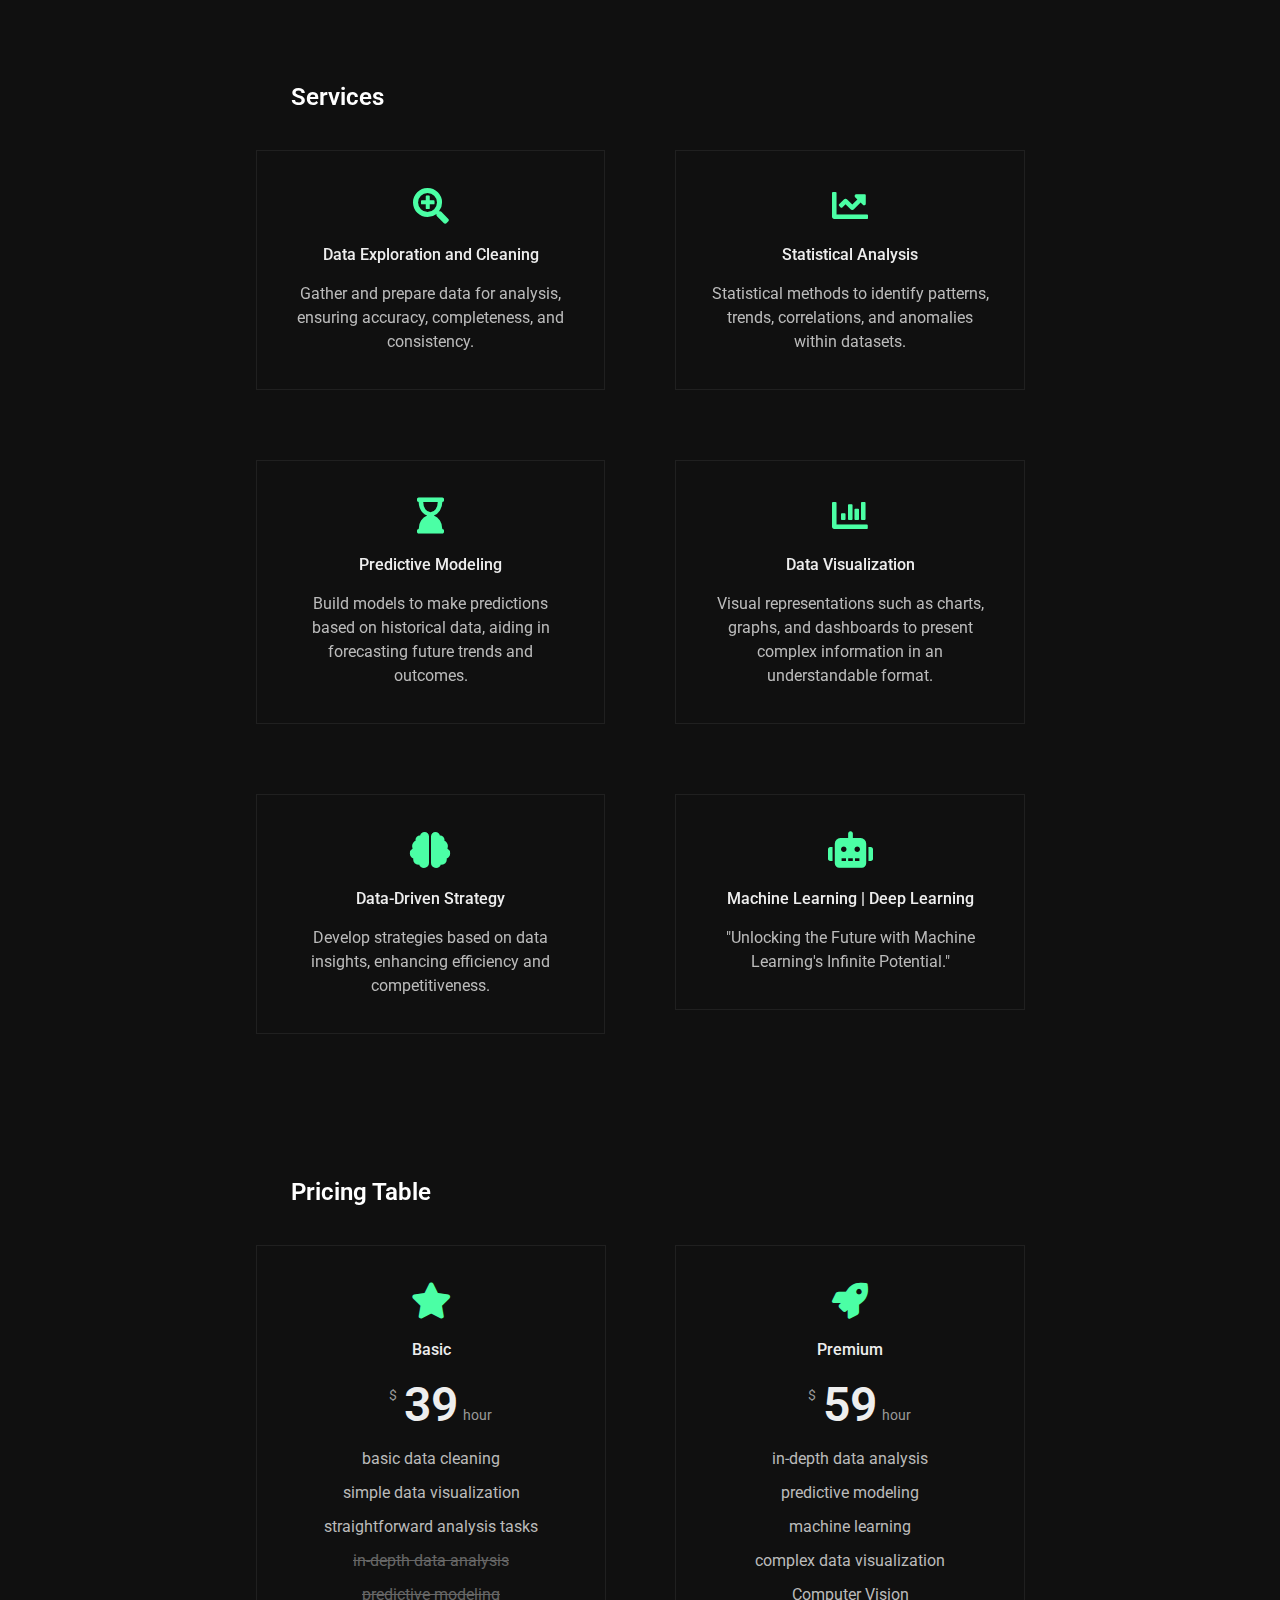
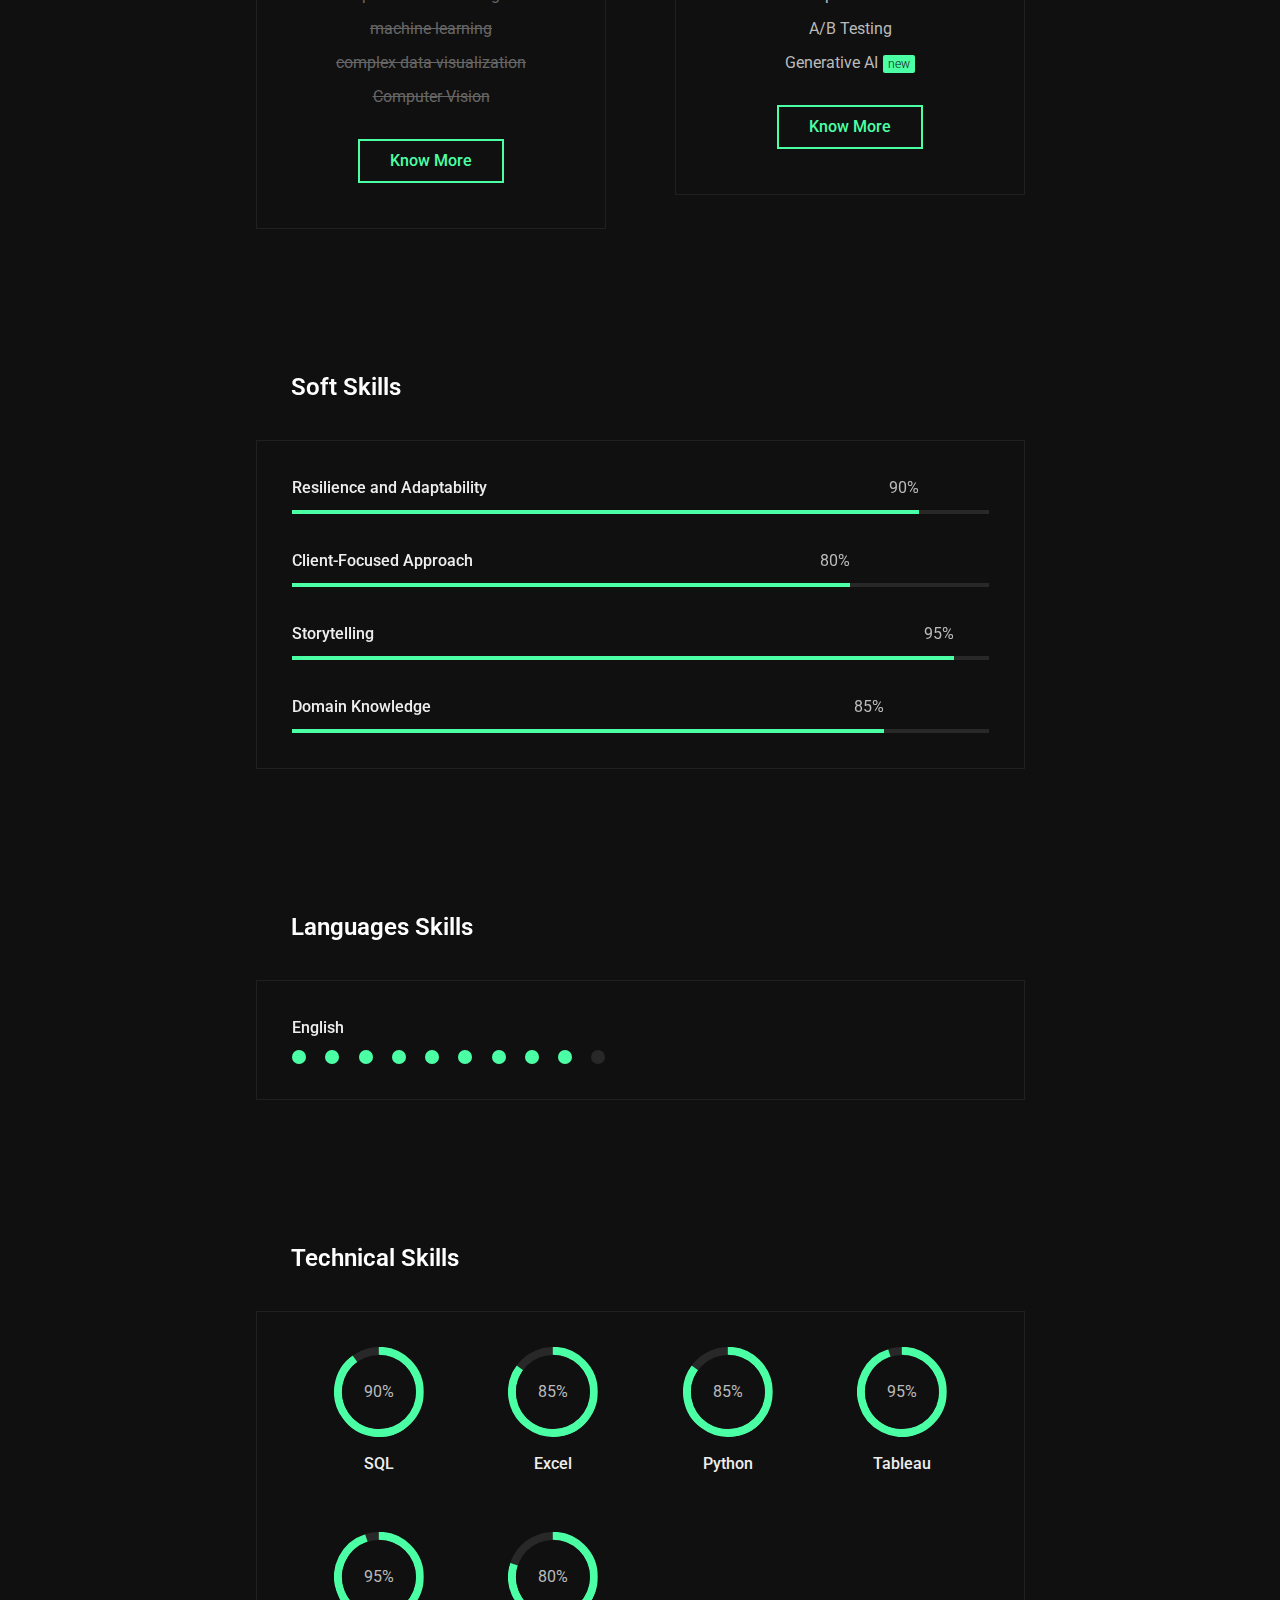
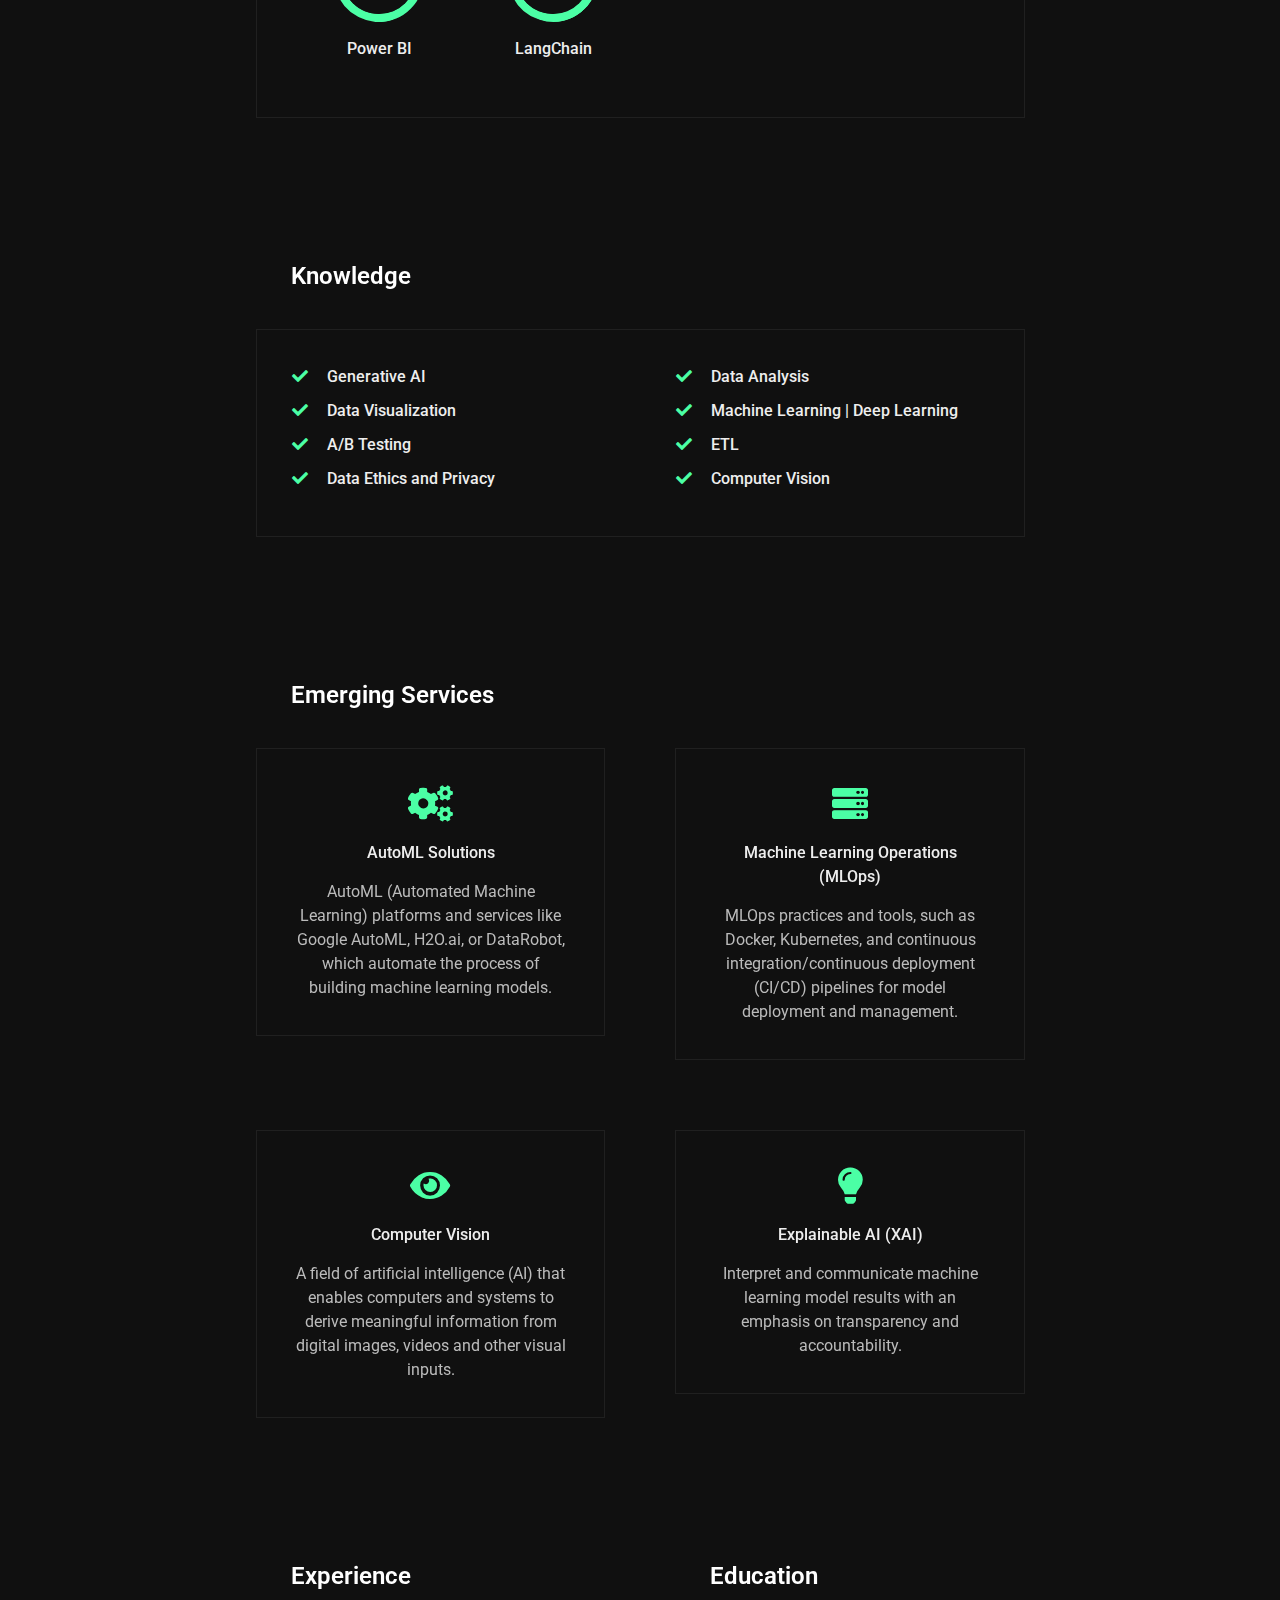
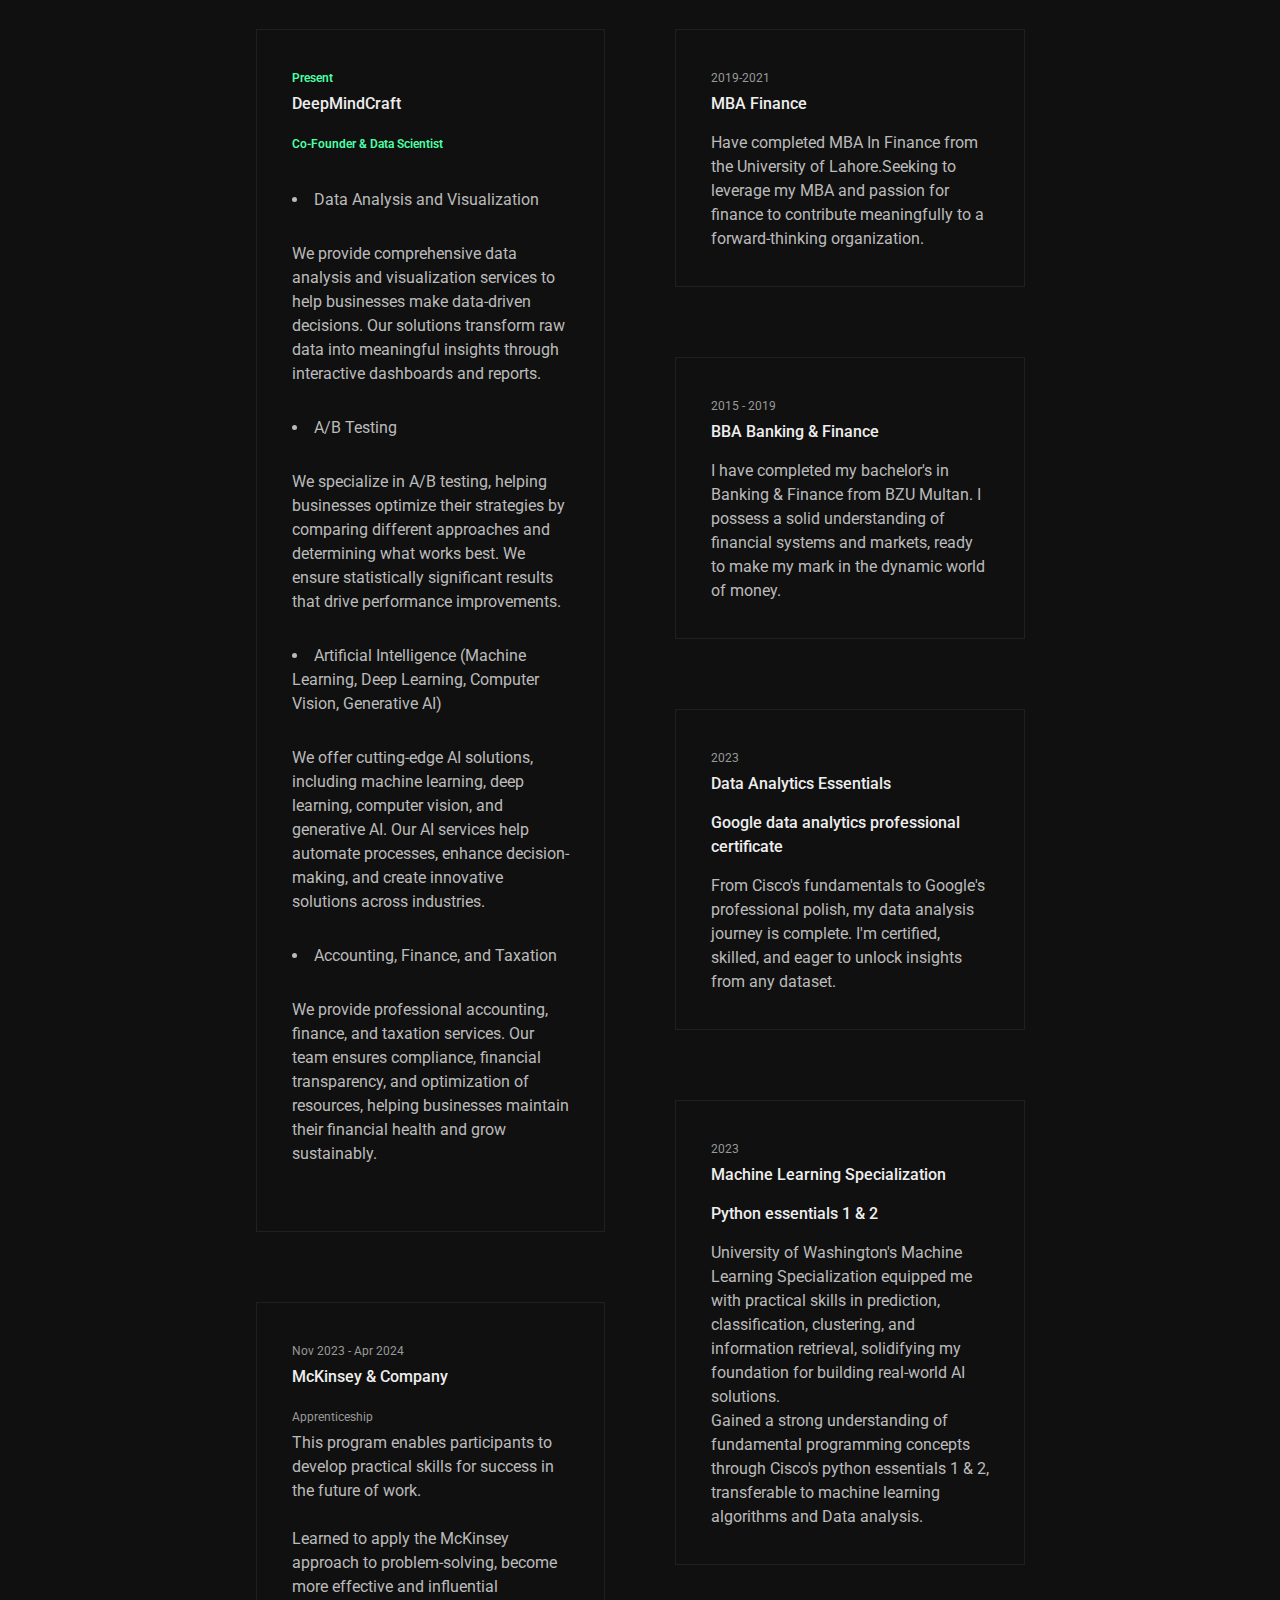
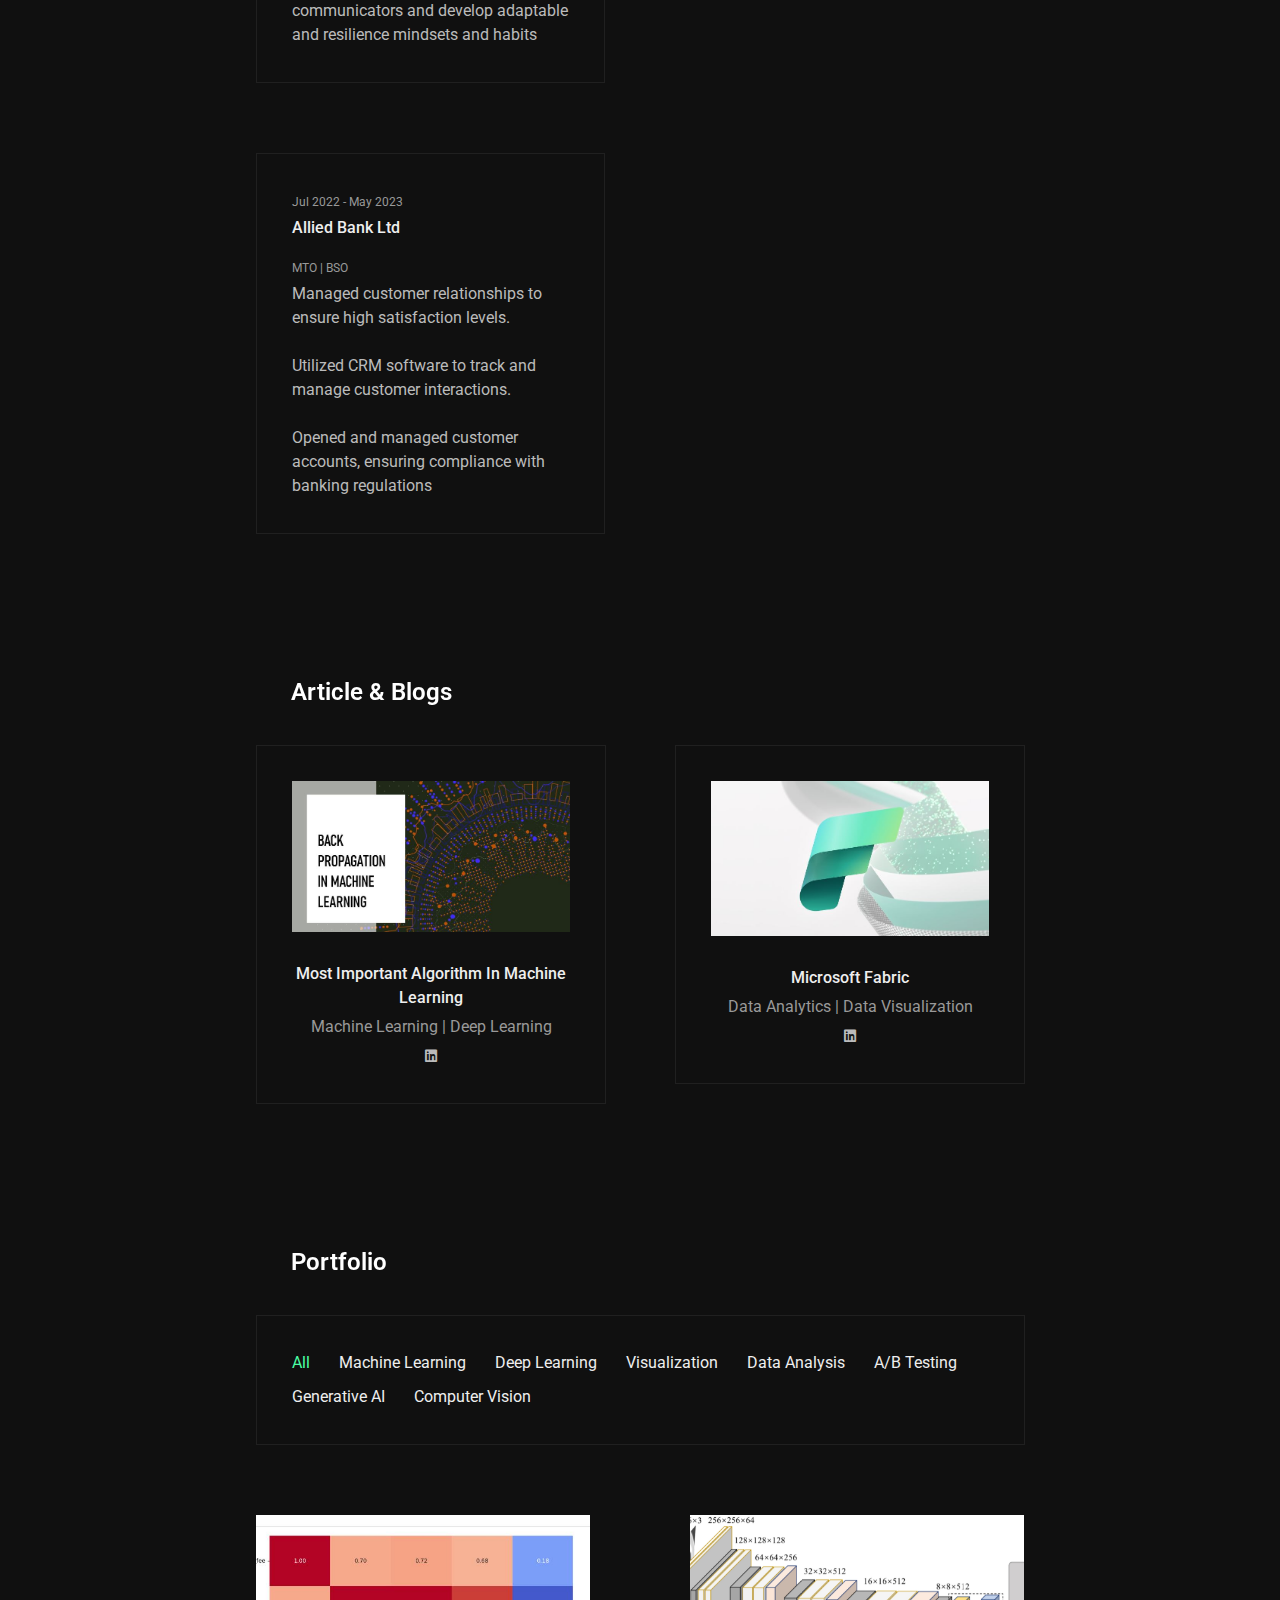
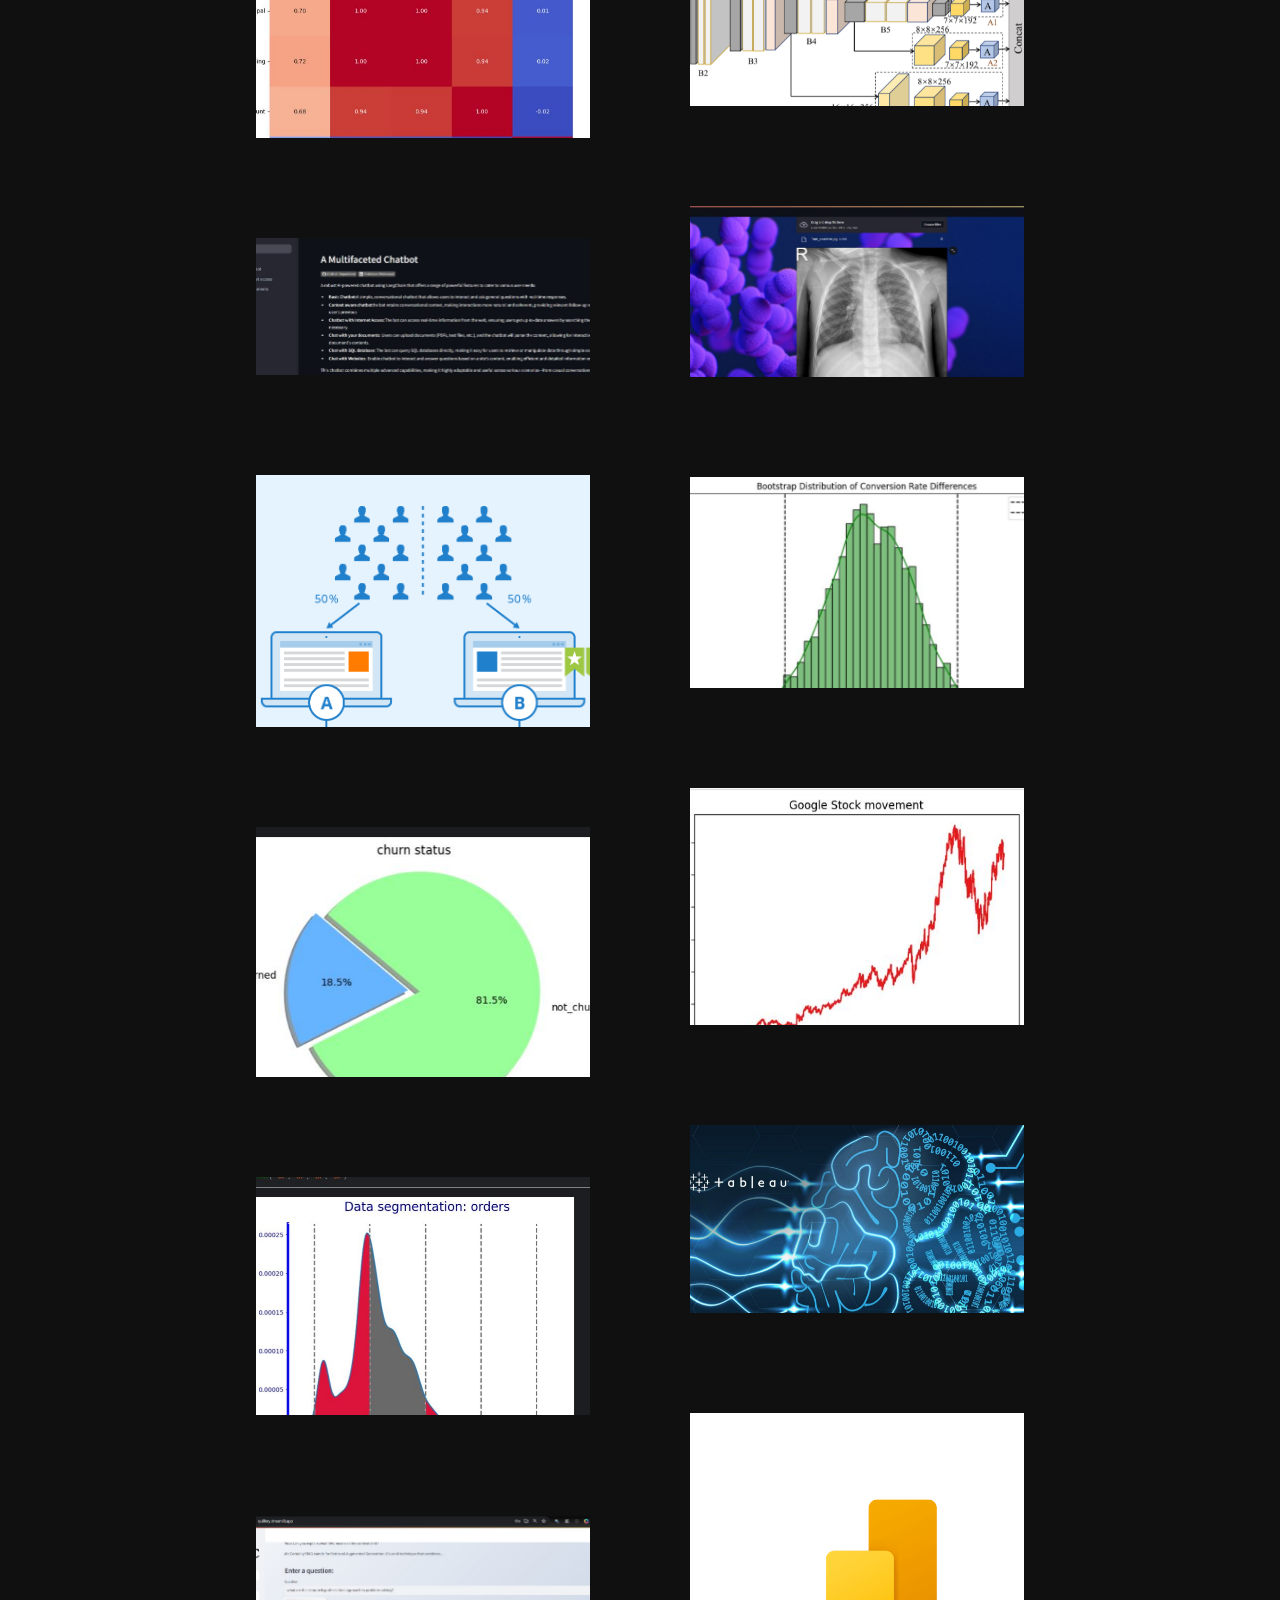
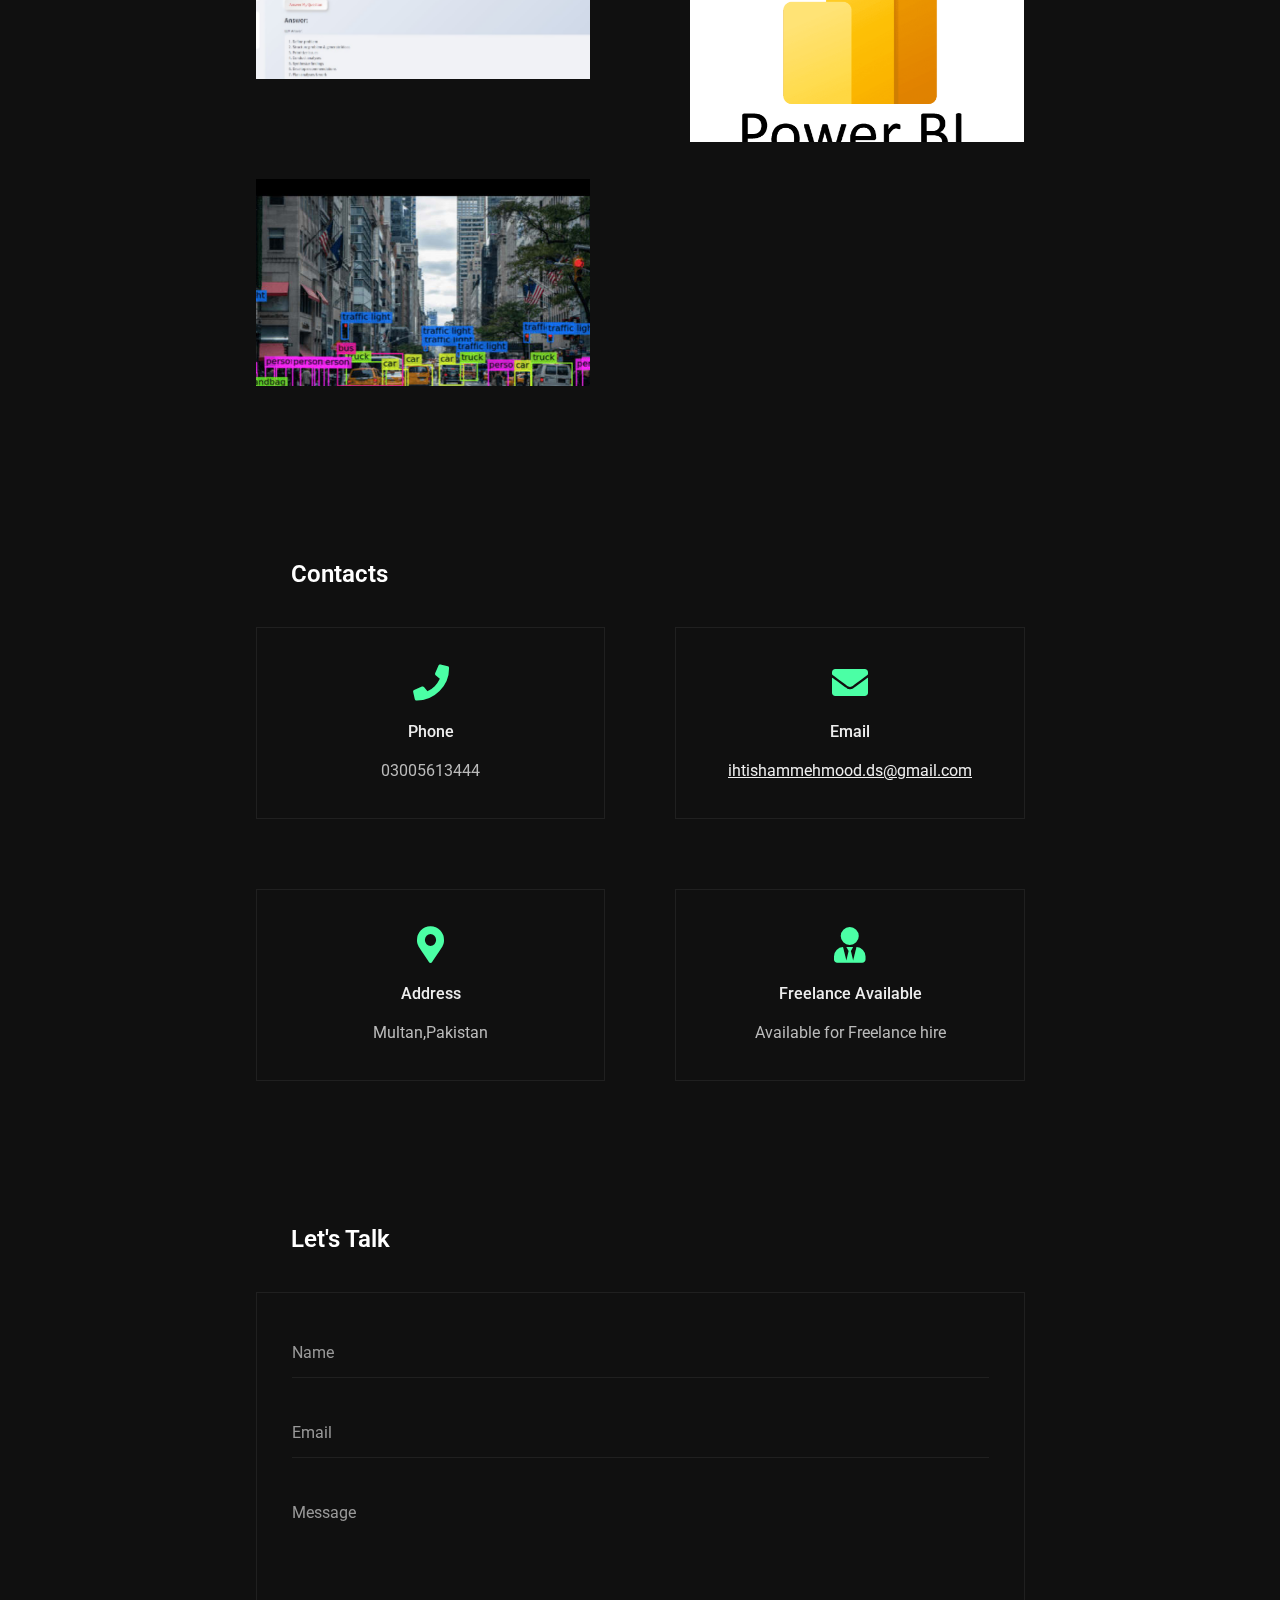
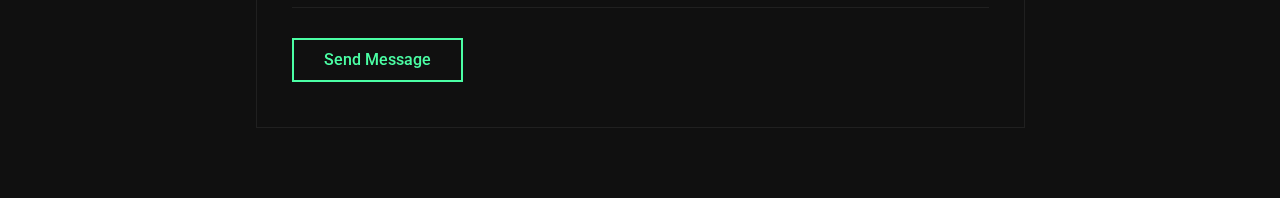
==== commit 71192615: "Version 2.3" ====
--- a/index.html
+++ b/index.html
@@ -66,12 +66,12 @@
 				<a href="#" class="menu-btn"><span></span></a>
 
 				<!-- logo -->
-				<div class="logo hover-masks-logo">
+				<!-- <div class="logo hover-masks-logo">
 					<a href="others/Ihtisham Mehmood.pdf">
 						<span class="mask-lnk">Ihtisham <strong>Mehmood</strong></span>
 						<span class="mask-lnk mask-lnk-hover">Download <strong>CV</strong></span>
 					</a>
-				</div>
+				</div> -->
 				
 
 
@@ -918,6 +918,30 @@
 								</a>
 							</div>
 						</div>
+
+
+						<div class="box-item f-content"> <!-- add class "animate-to-page" if need animated transition to page and delete target="_blank" -->
+							<div class="image">
+								<a href="https://github.com/Ihtishammehmood/Python/blob/main/A-B%20Testing(E-commerce)/E-Commerce.ipynb" class="has-popup-link hover-animated" target="_blank">
+									<img src="images\bootstrap.JPG" class="wp-post-image" alt="" />
+									<span class="info circle">
+										<span class="centrize full-width">
+											<span class="vertical-center">
+												<span class="icon fas fa-link"></span>
+												<span class="desc">
+													<span class="category">Technique: bootstrap,Permutation, Multi arm bandit</span>
+													<span class="name">"A/B Testing on E-commerce website"</span>
+												</span>
+											</span>
+										</span>
+									
+									</span>
+								</a>
+							</div>
+						</div>
+
+
+
                         <!-- AB testing end -->
 
 
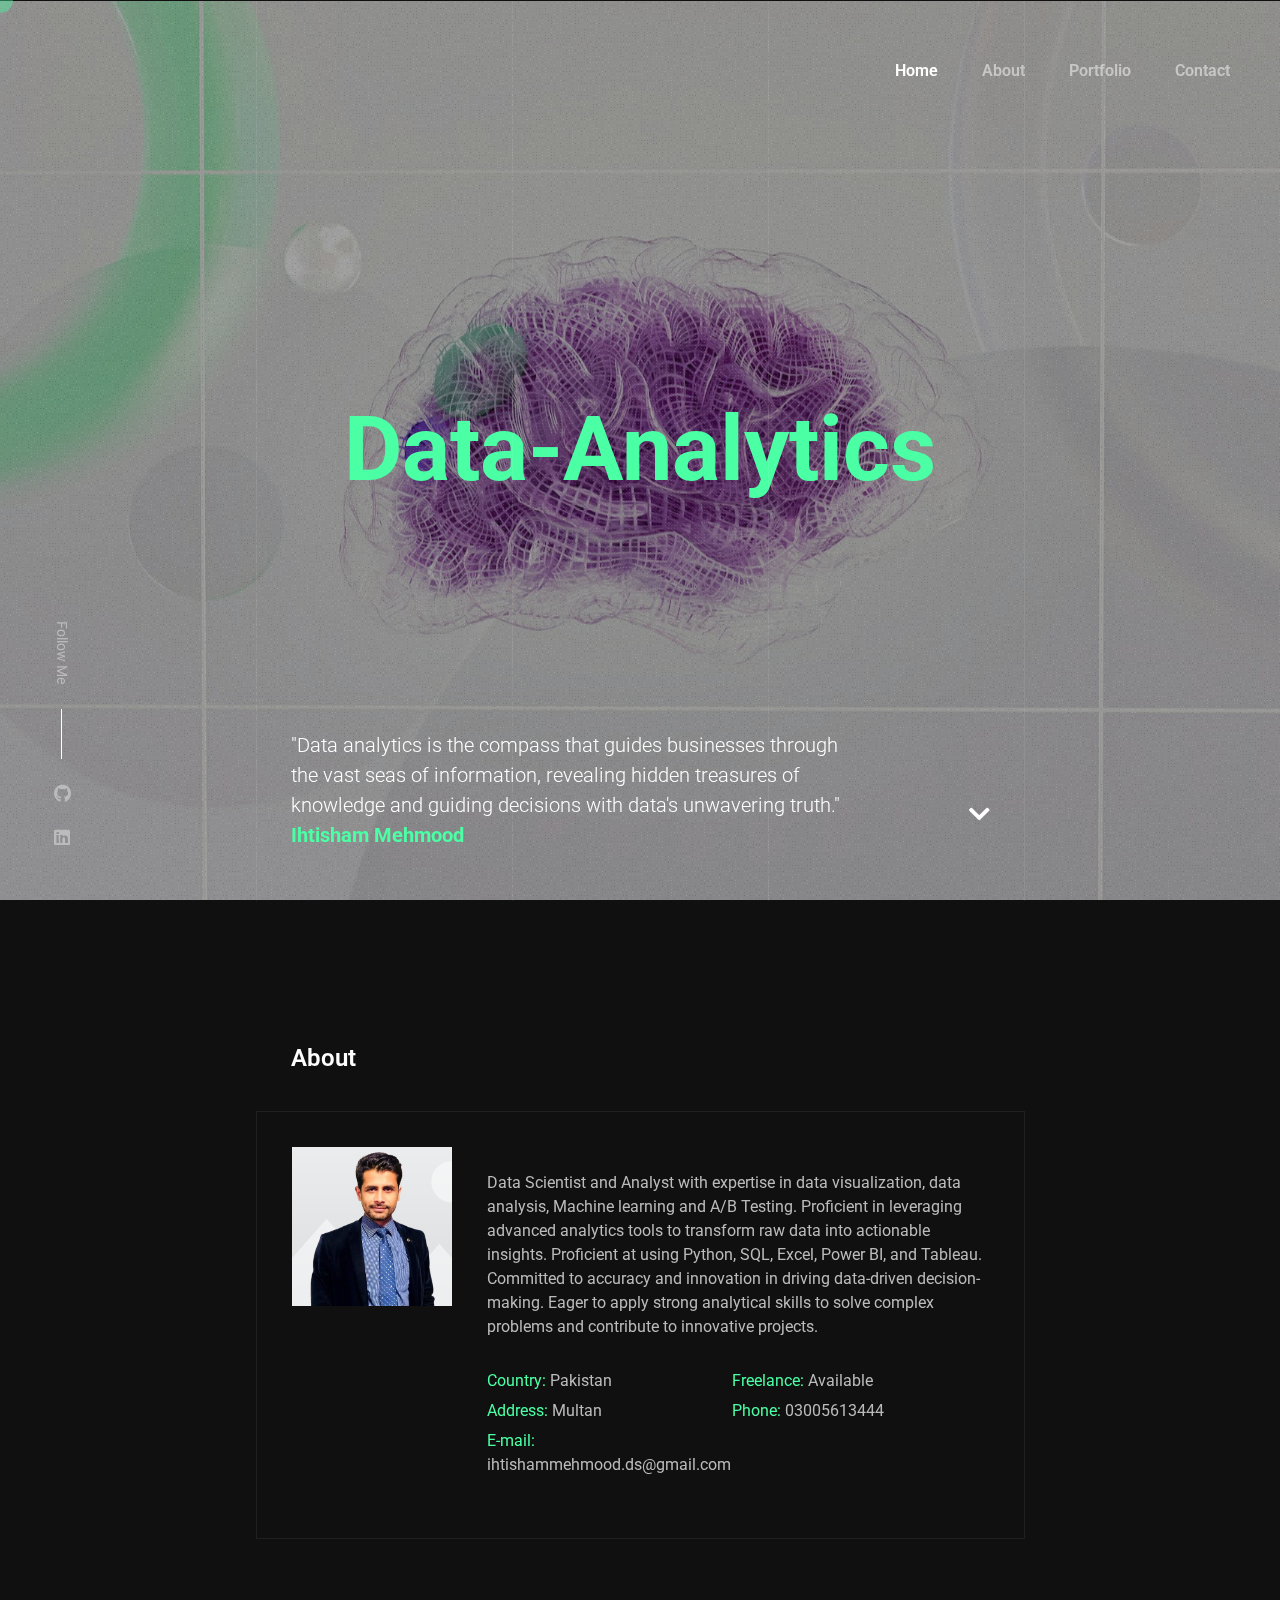
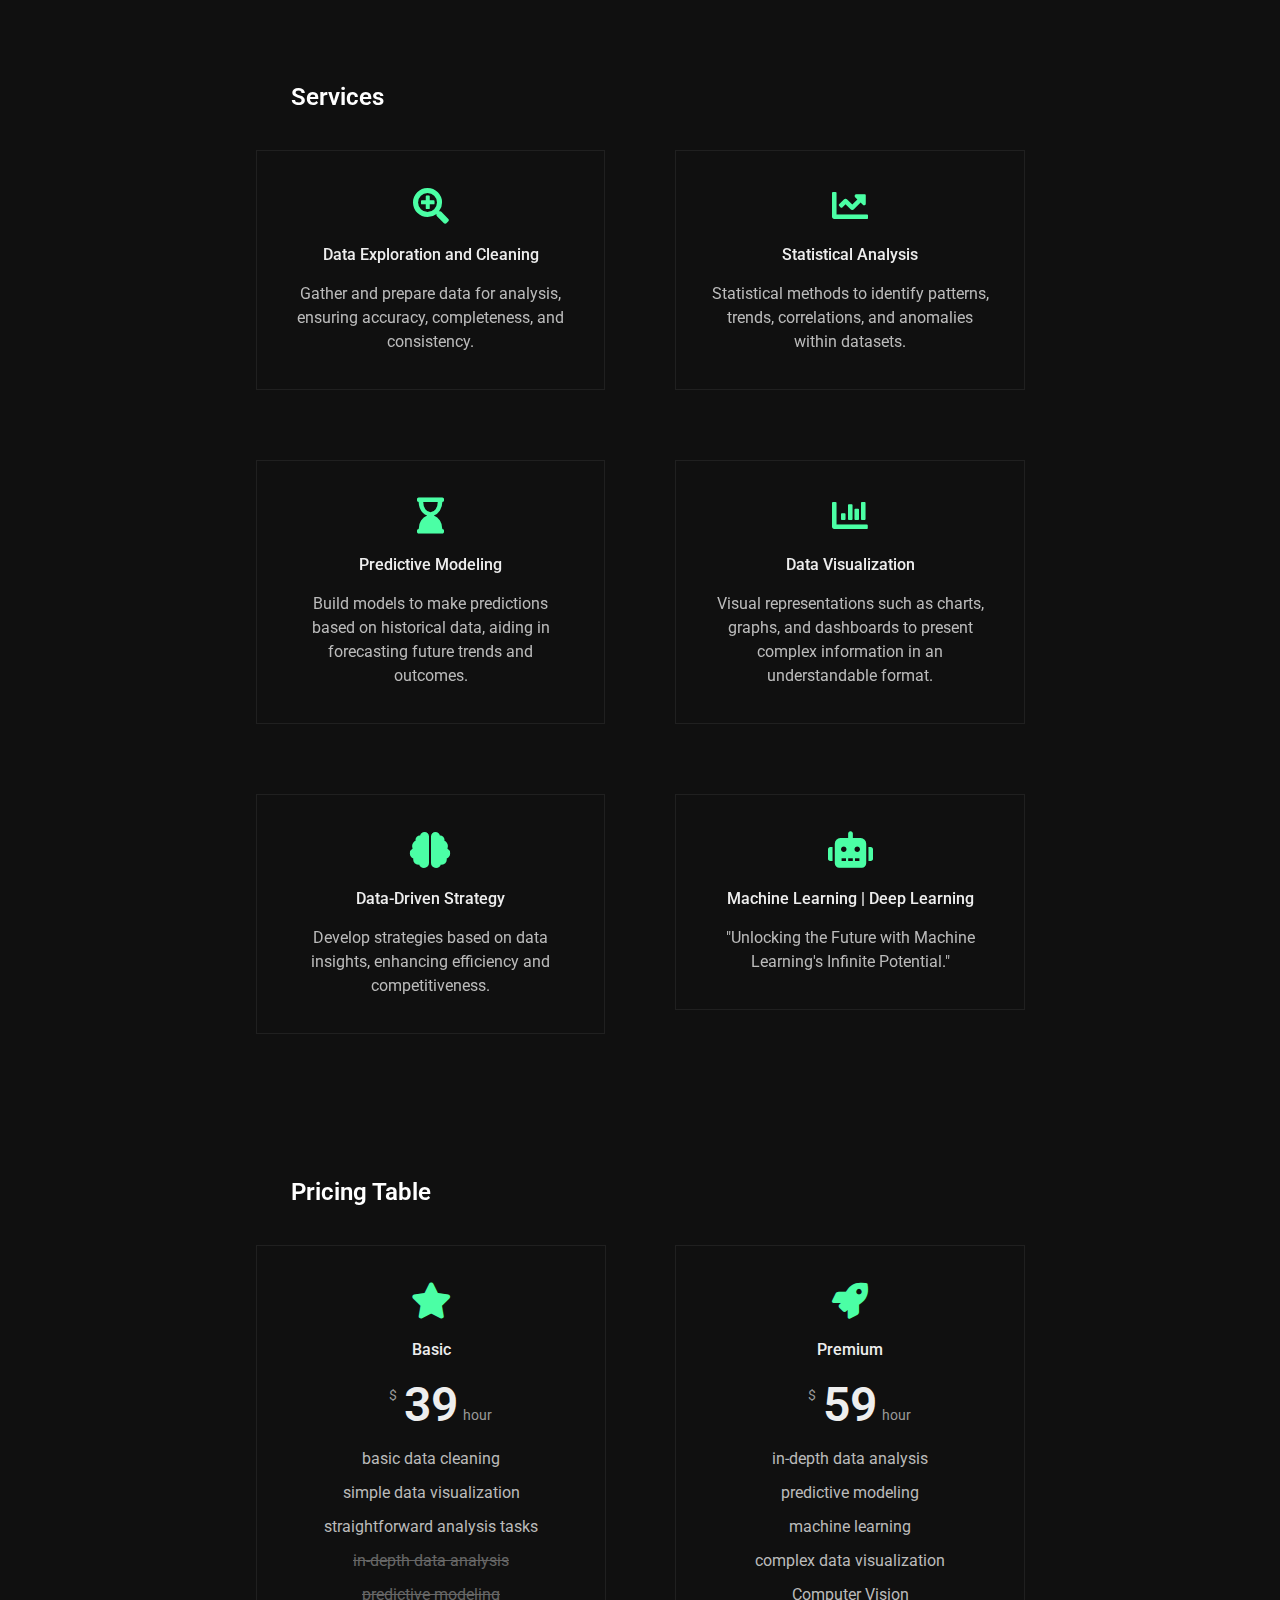
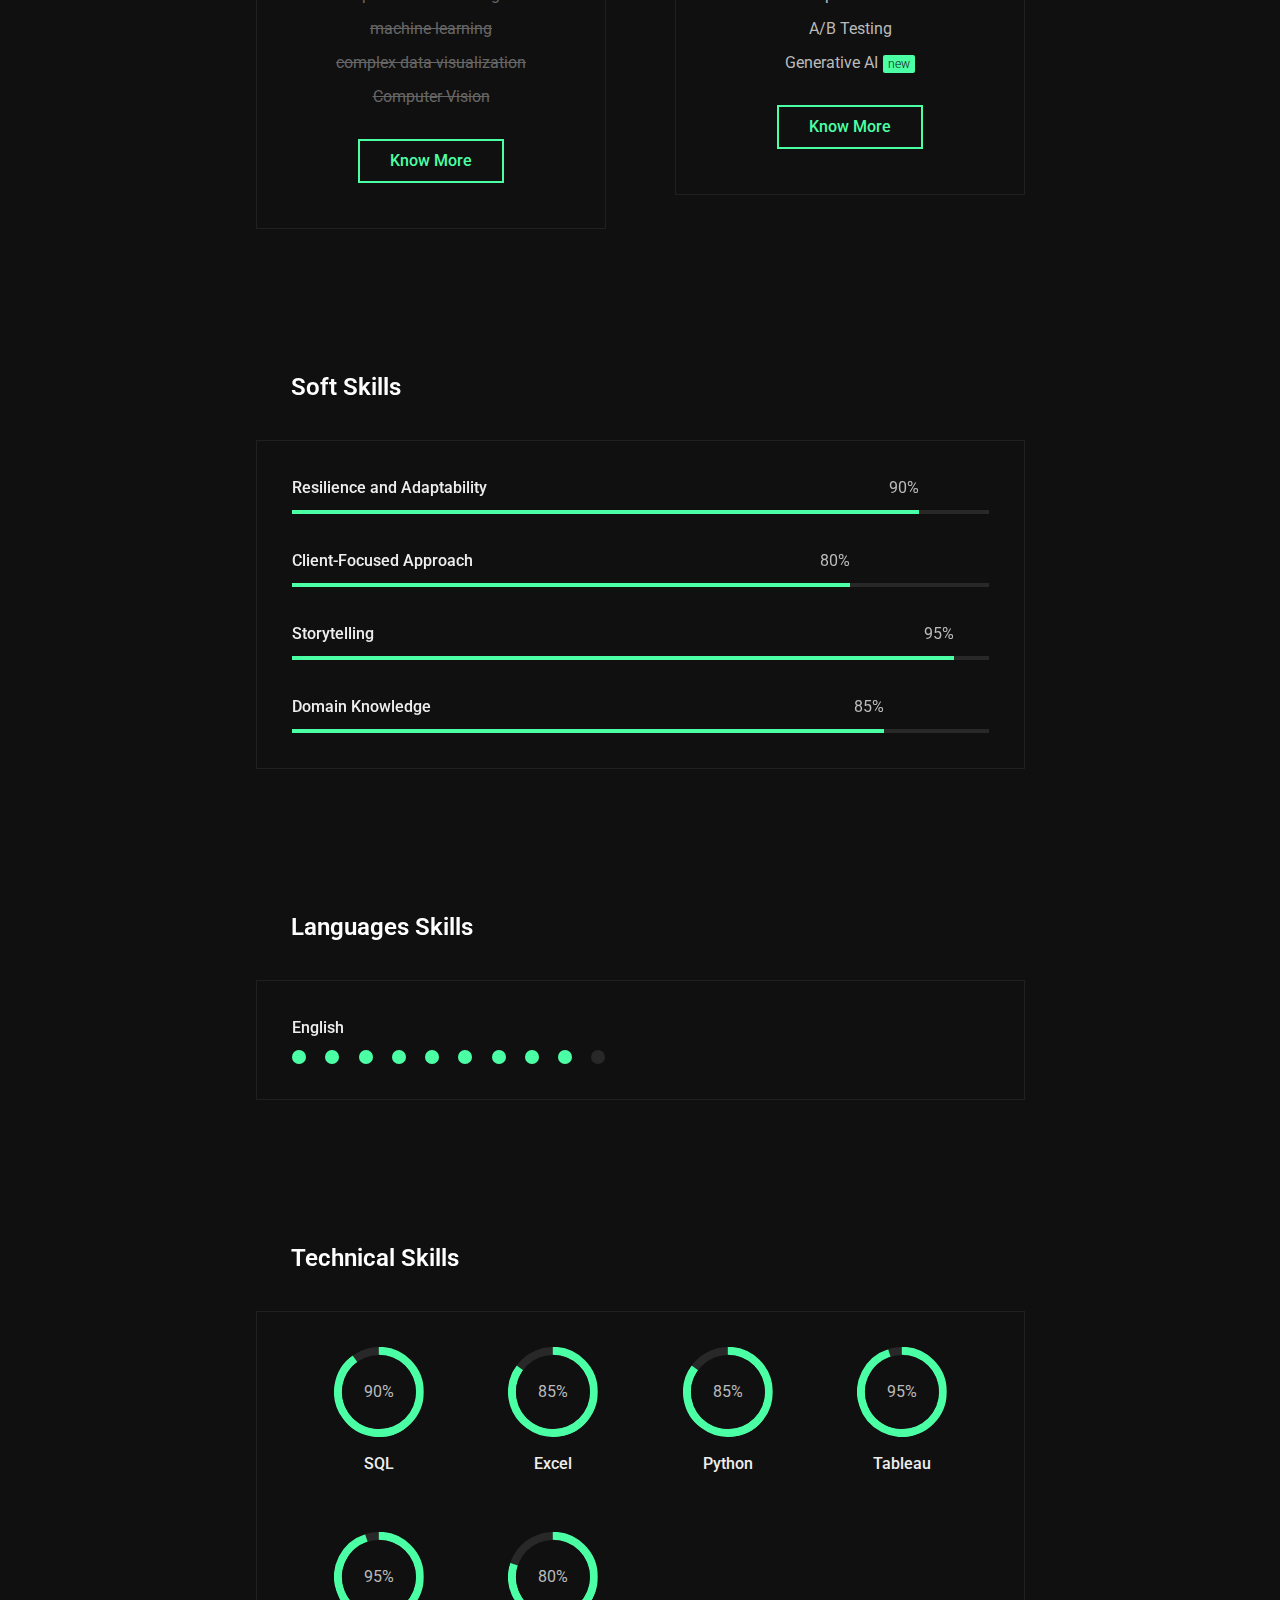
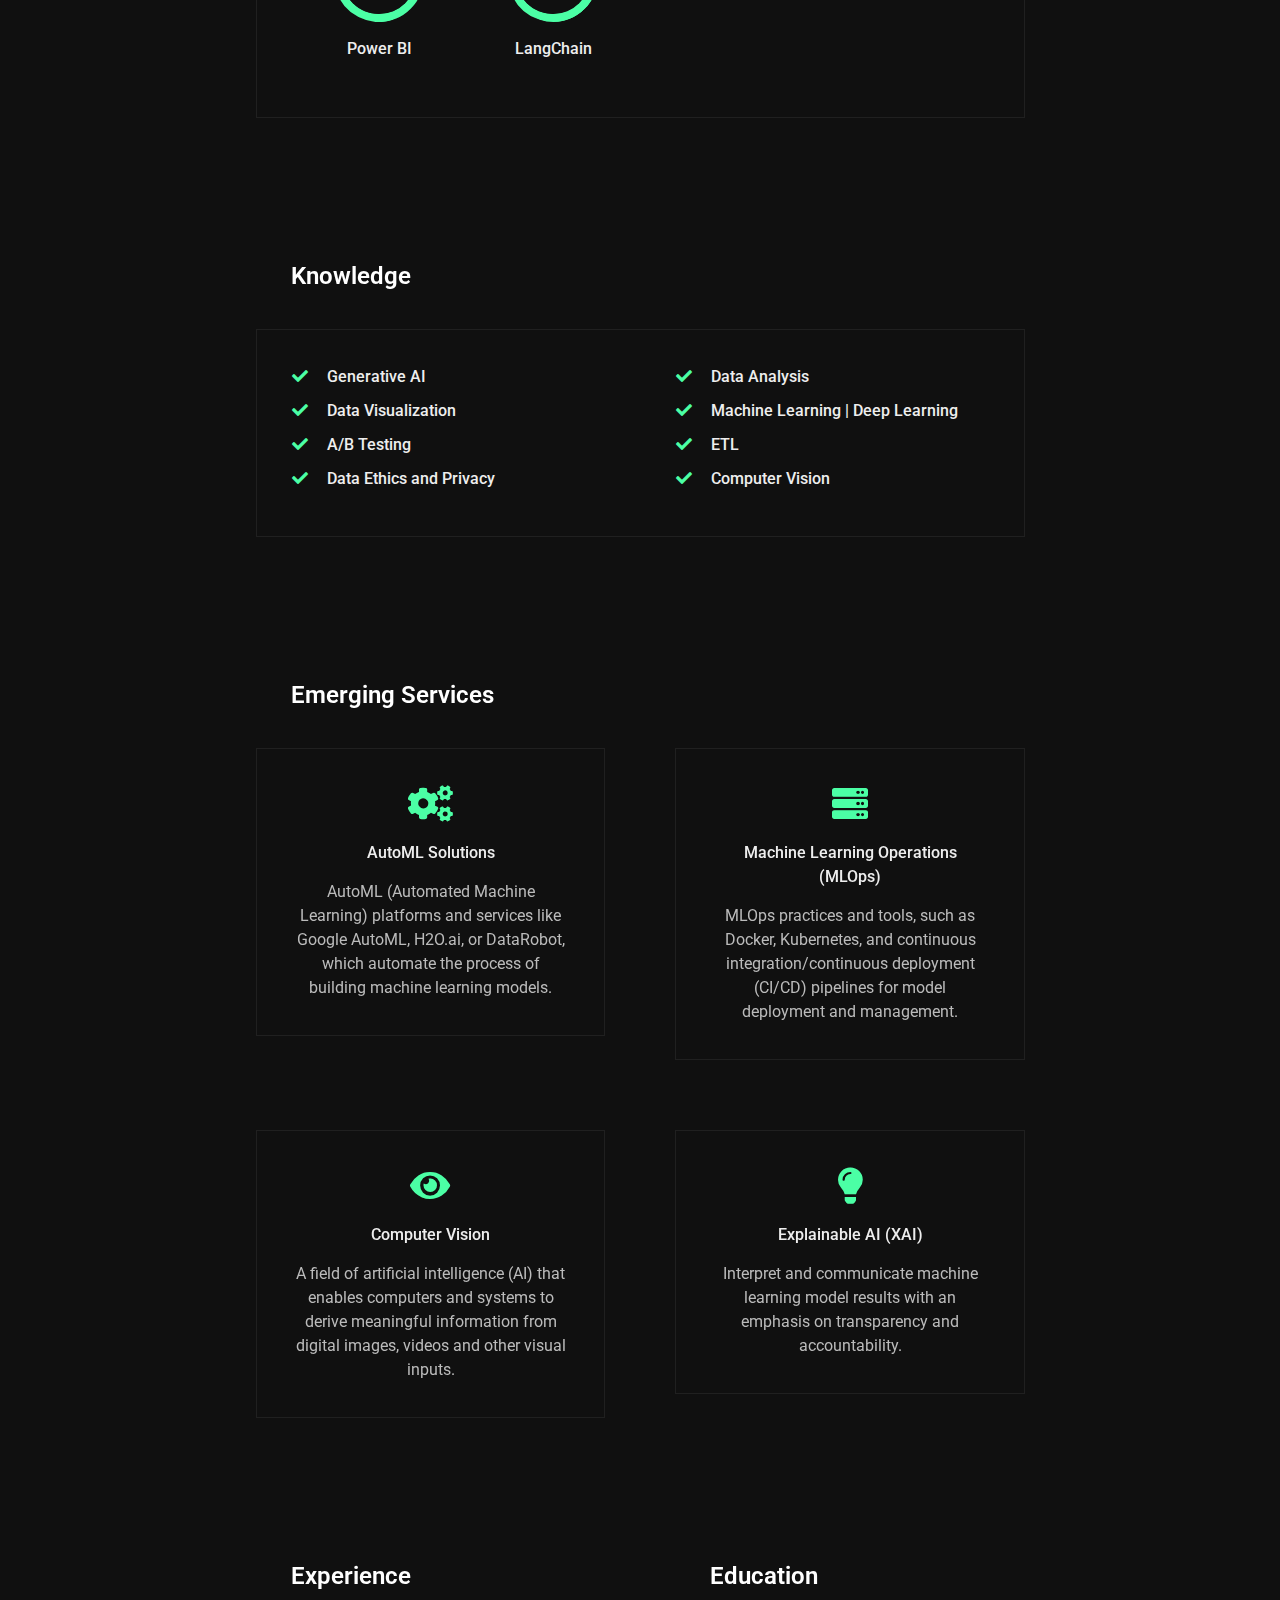
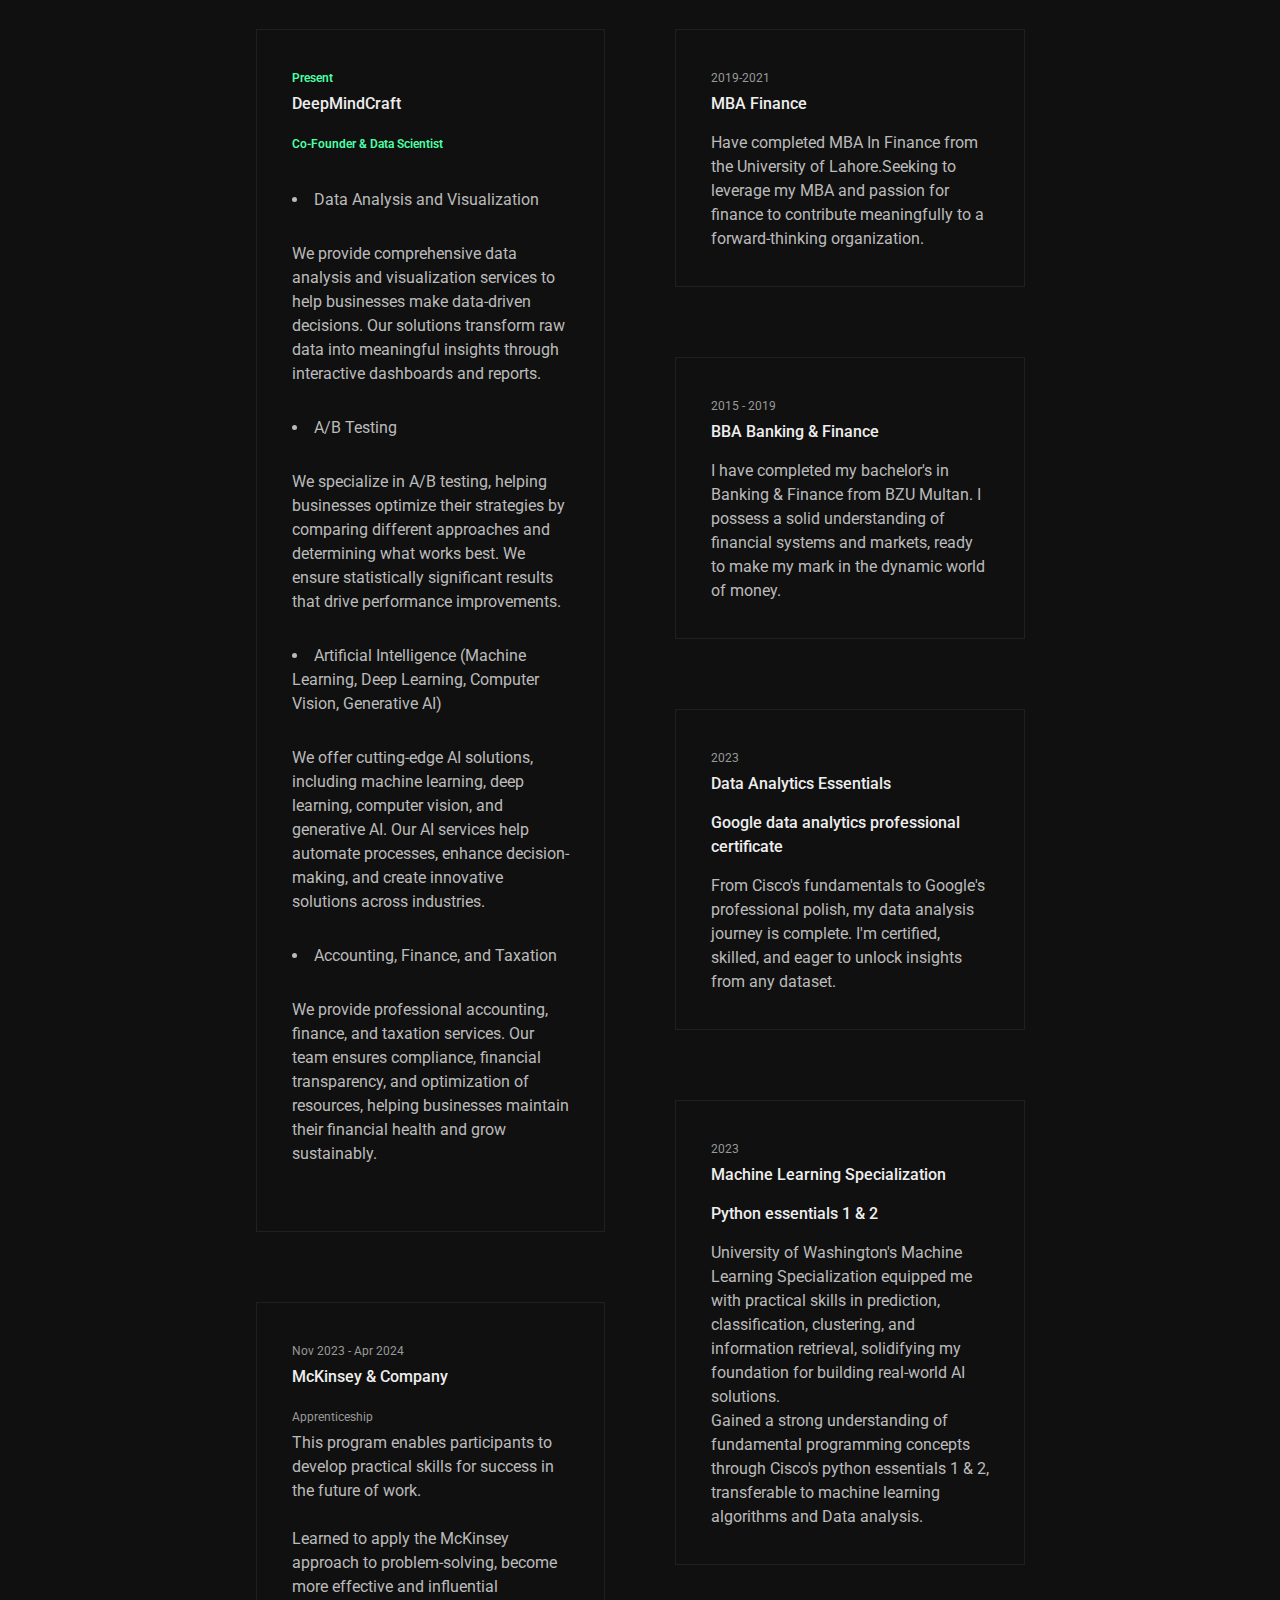
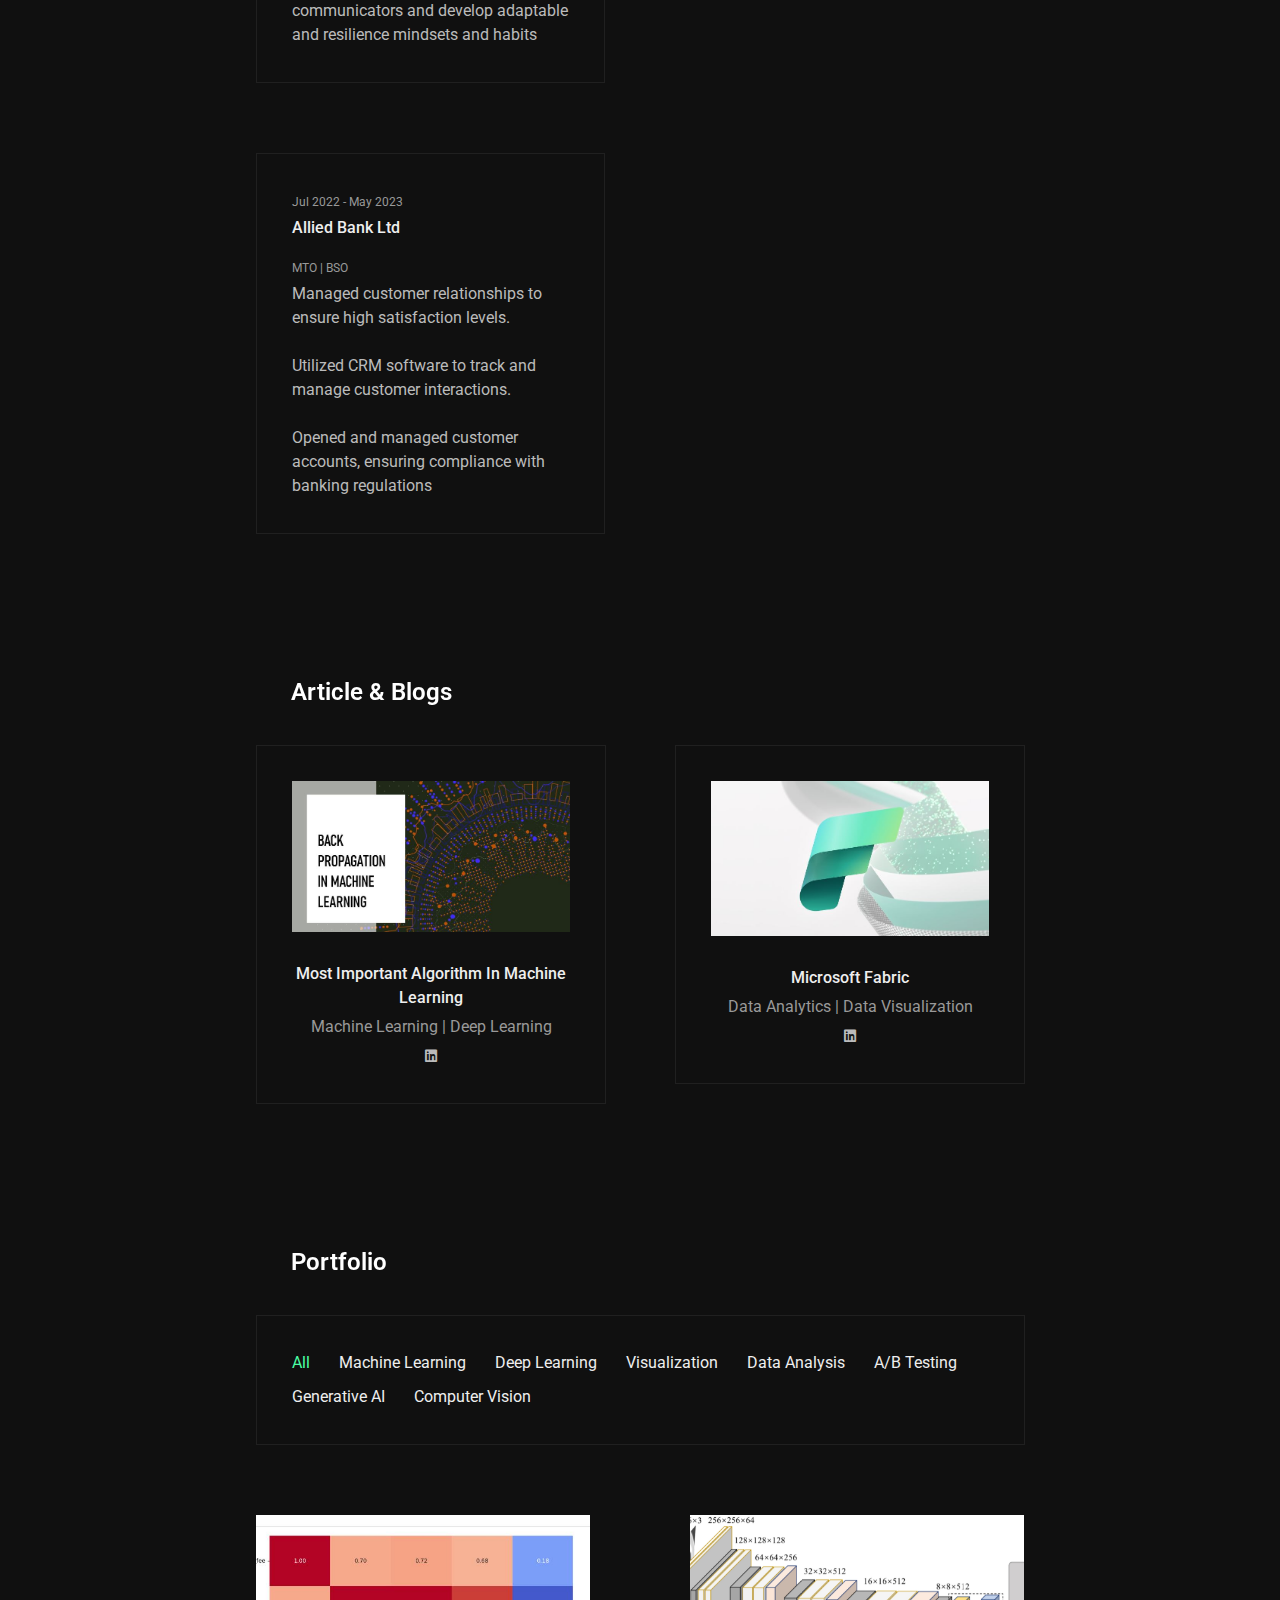
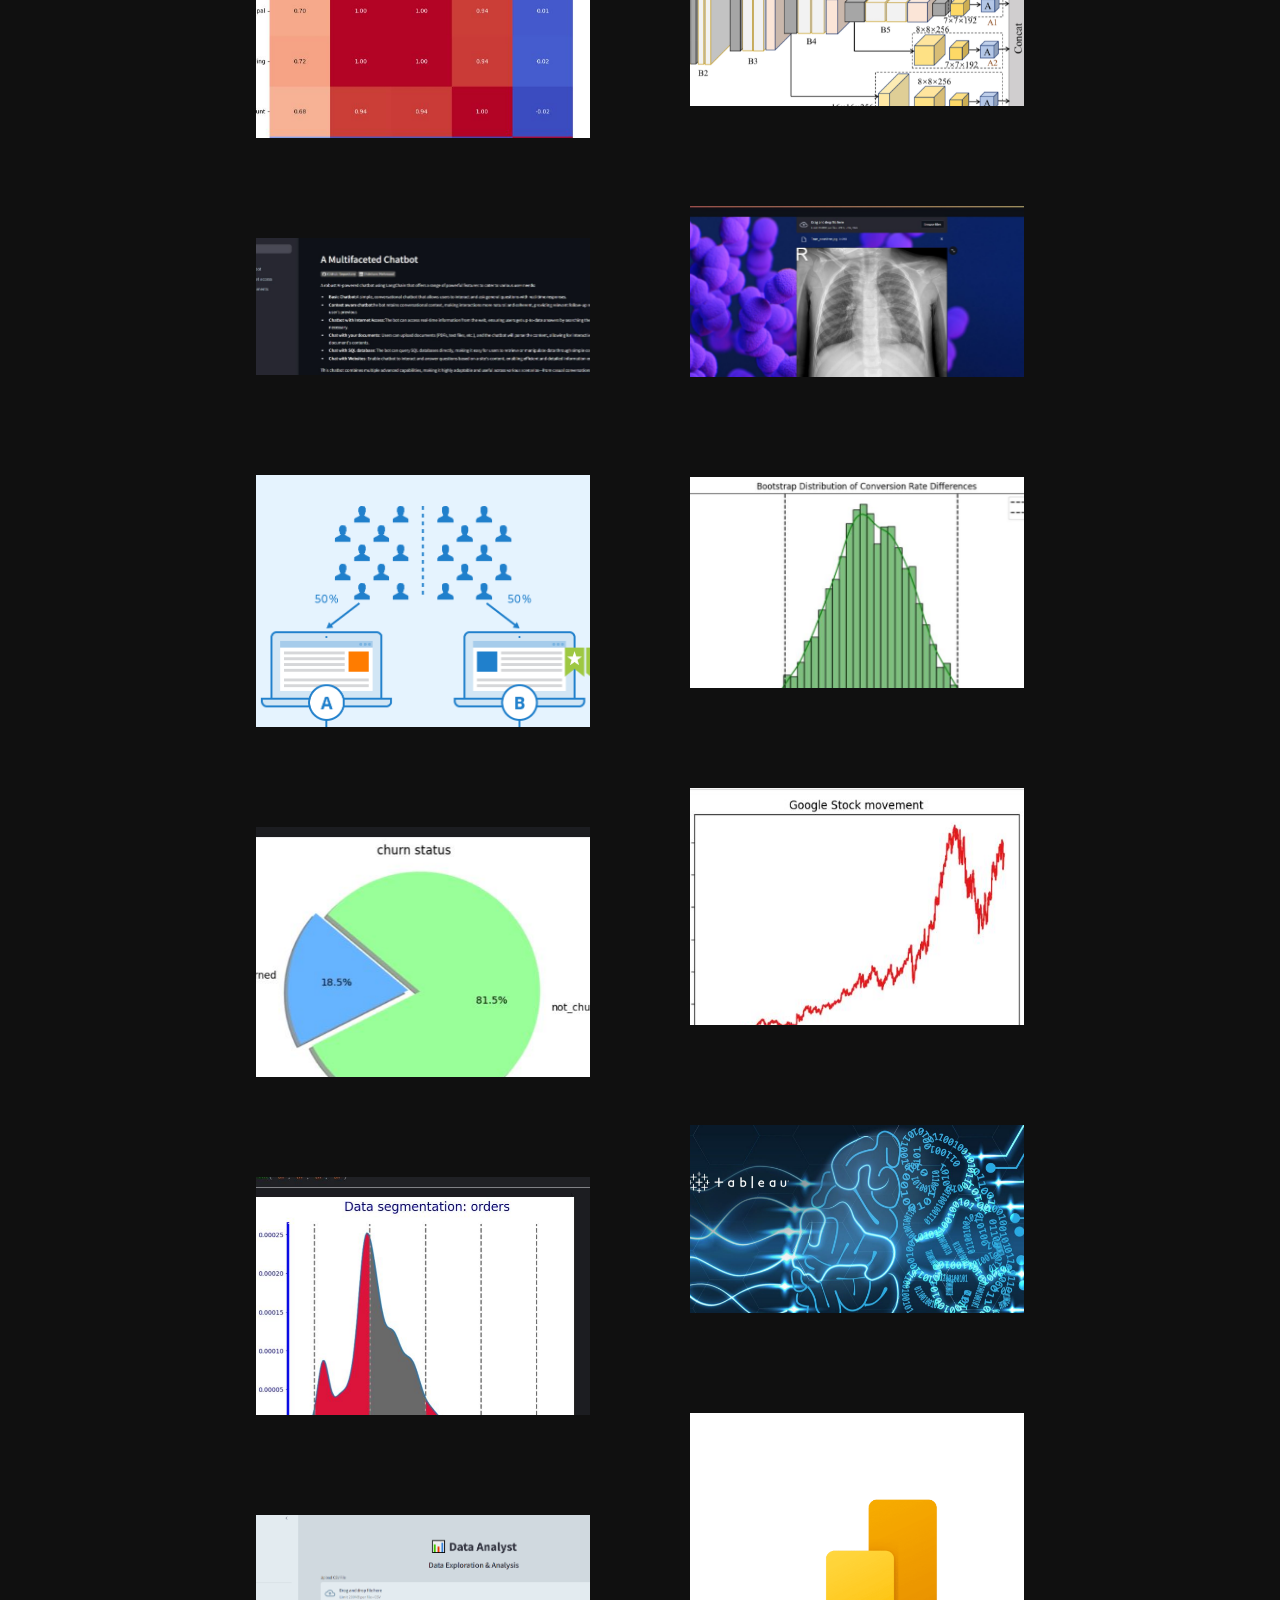
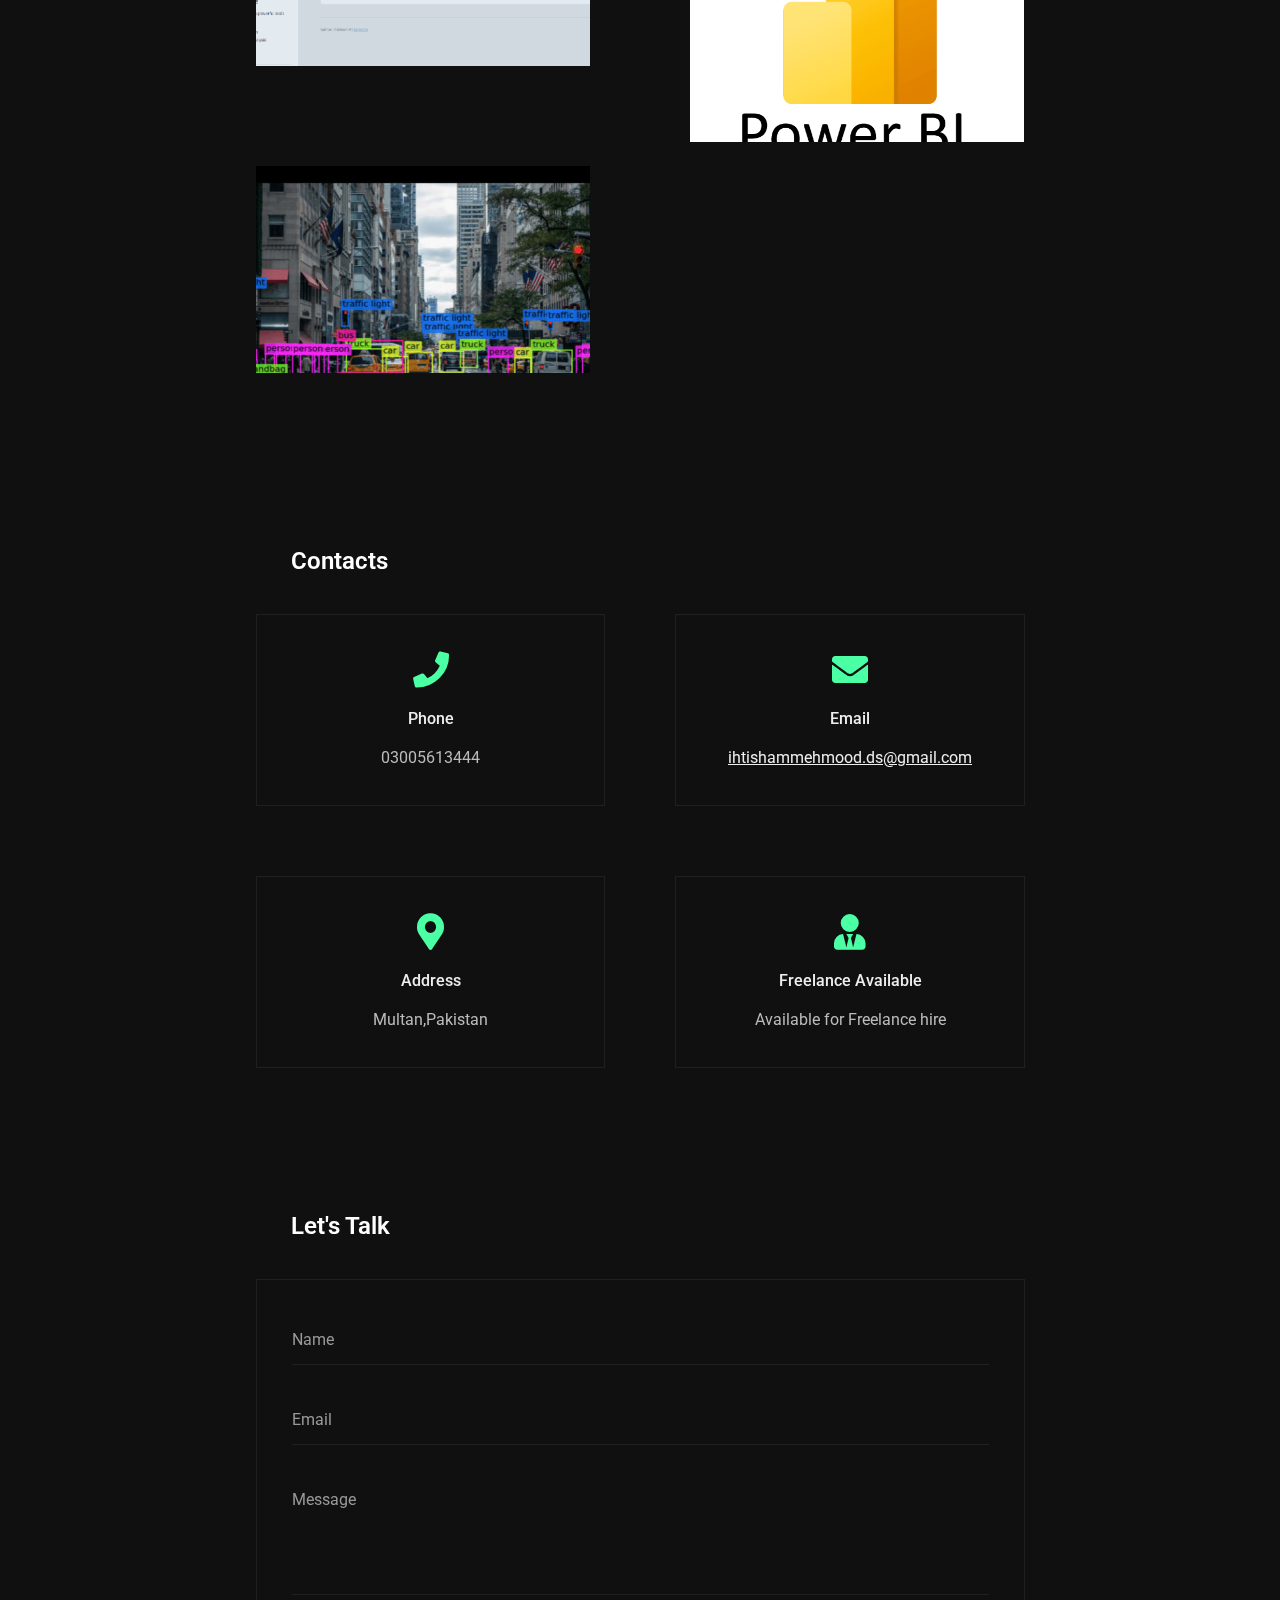
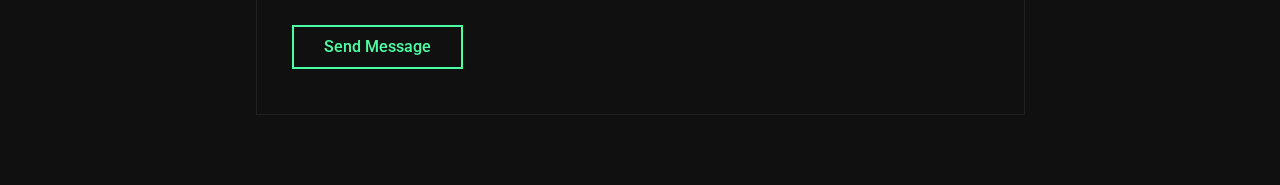
==== commit 4de593f0: "Projects_updated" ====
--- a/index.html
+++ b/index.html
@@ -885,7 +885,7 @@
 											<span class="vertical-center">
 												<span class="icon fas fa-link"></span>
 												<span class="desc">
-													<span class="category">Tool: Streamlit</span>
+													<span class="category">Tool: Streamlit, Langchain</span>
 													<span class="name">"A Multifaceted Chatbot"</span>
 												</span>
 											</span>
@@ -992,7 +992,7 @@
 
 						<div class="box-item f-image">
 							<div class="image">
-								<a href="https://public.tableau.com/views/WIPstock/Dashboard1?:language=en-US&:sid=&:redirect=auth&:display_count=n&:origin=viz_share_link" class="has-popup-link hover-animated" target="_blank">
+								<a href="https://public.tableau.com/views/Working_17305366403240/Dashboard?:language=en-US&:sid=&:redirect=auth&:display_count=n&:origin=viz_share_link" class="has-popup-link hover-animated" target="_blank">
 									<img src="images/Tableau.jpg" class="wp-post-image" alt="" />
 									<span class="info circle">
 										<span class="centrize full-width">
@@ -1053,15 +1053,15 @@
 
 						<div class="box-item f-content2">
 							<div class="image">
-								<a href="https://quillery.streamlit.app/" class="has-popup-link hover-animated" target="_blank">
-									<img src="images\RAG.JPG" class="wp-post-image" alt="" />
+								<a href="https://analysis-suite.streamlit.app/" class="has-popup-link hover-animated" target="_blank">
+									<img src="images\analysis-suite.PNG" class="wp-post-image" alt="" />
 									<span class="info circle">
 										<span class="centrize full-width">
 											<span class="vertical-center">
 												<span class="icon fas fa-link"></span>
 												<span class="desc">
-													<span class="category">Retrieval Augmented Generation(RAG)</span>
-													<span class="name">"A Rag Based Chatbot built with streamlit using Gemini API"													</span>
+													<span class="category">Ai Agents, Streamlit</span>
+													<span class="name">"Agentic Based data and financial Analyst"													</span>
 												</span>
 											</span>
 										</span>
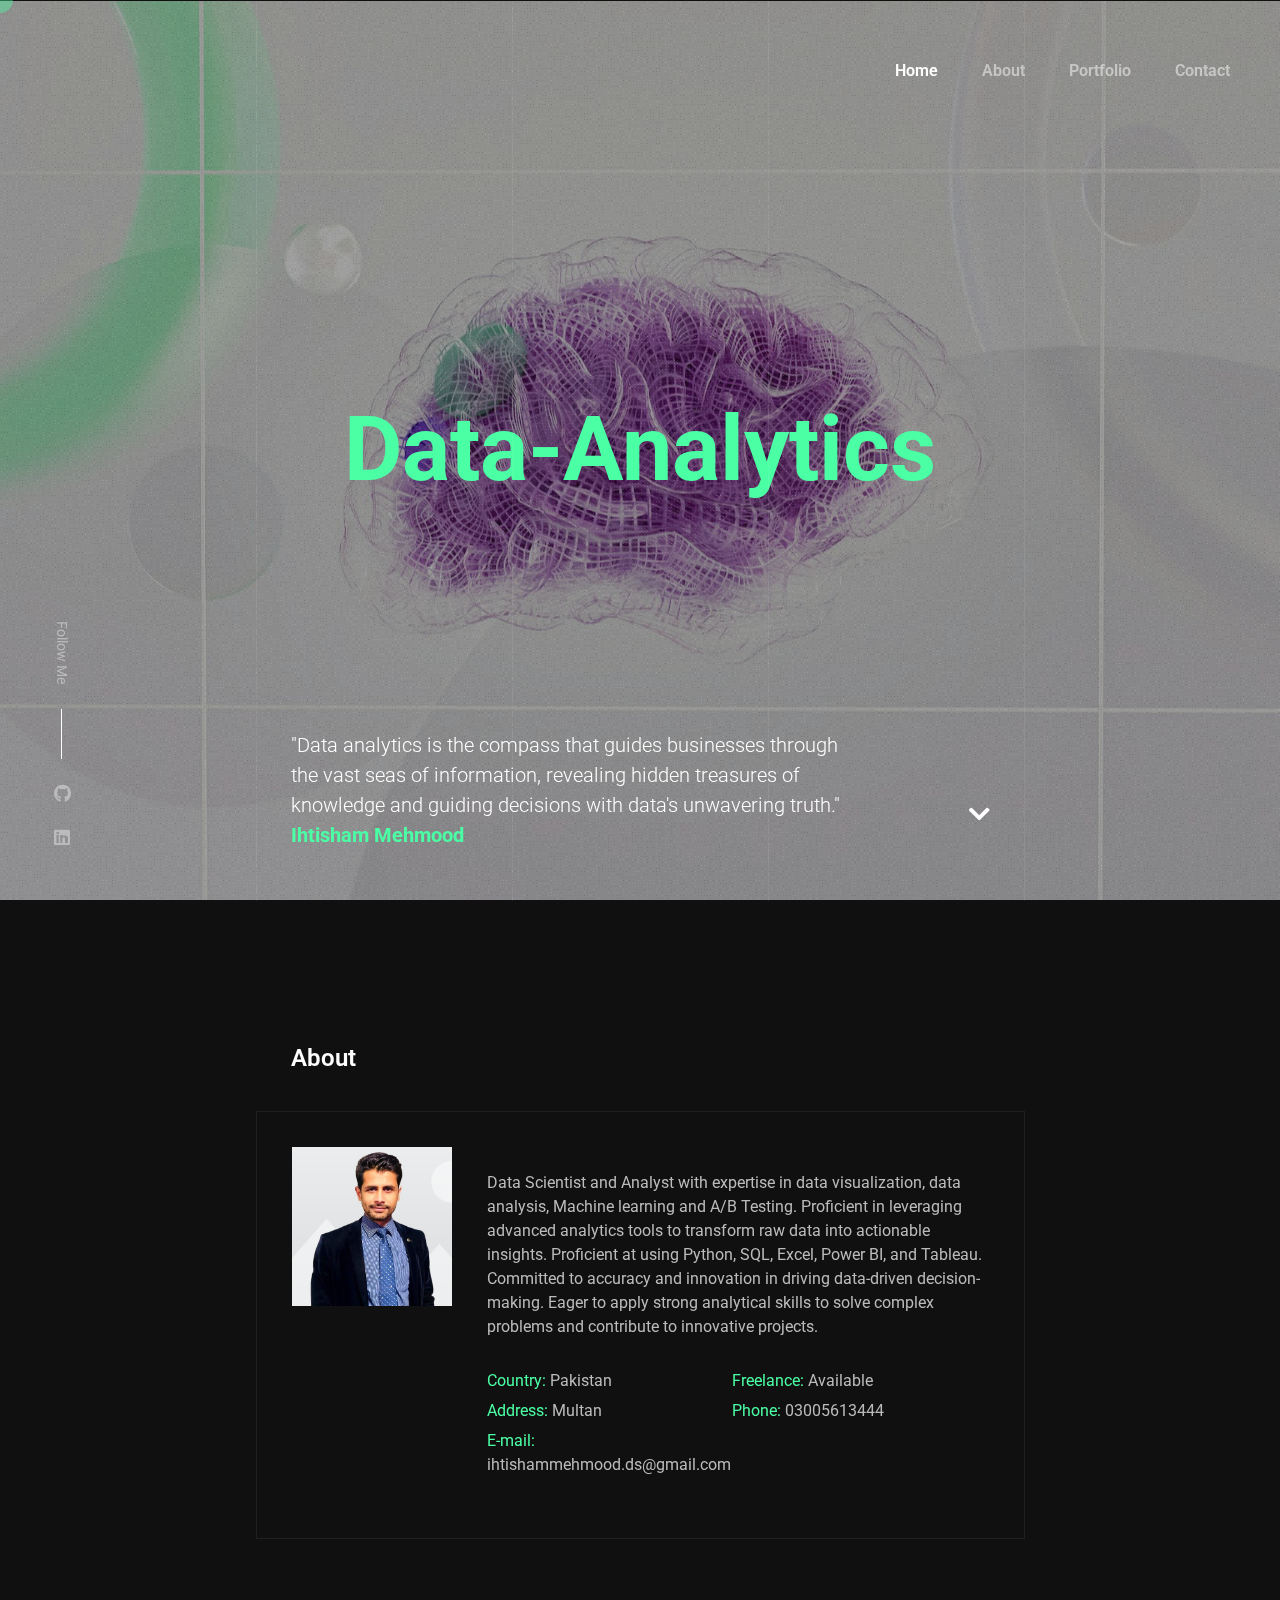
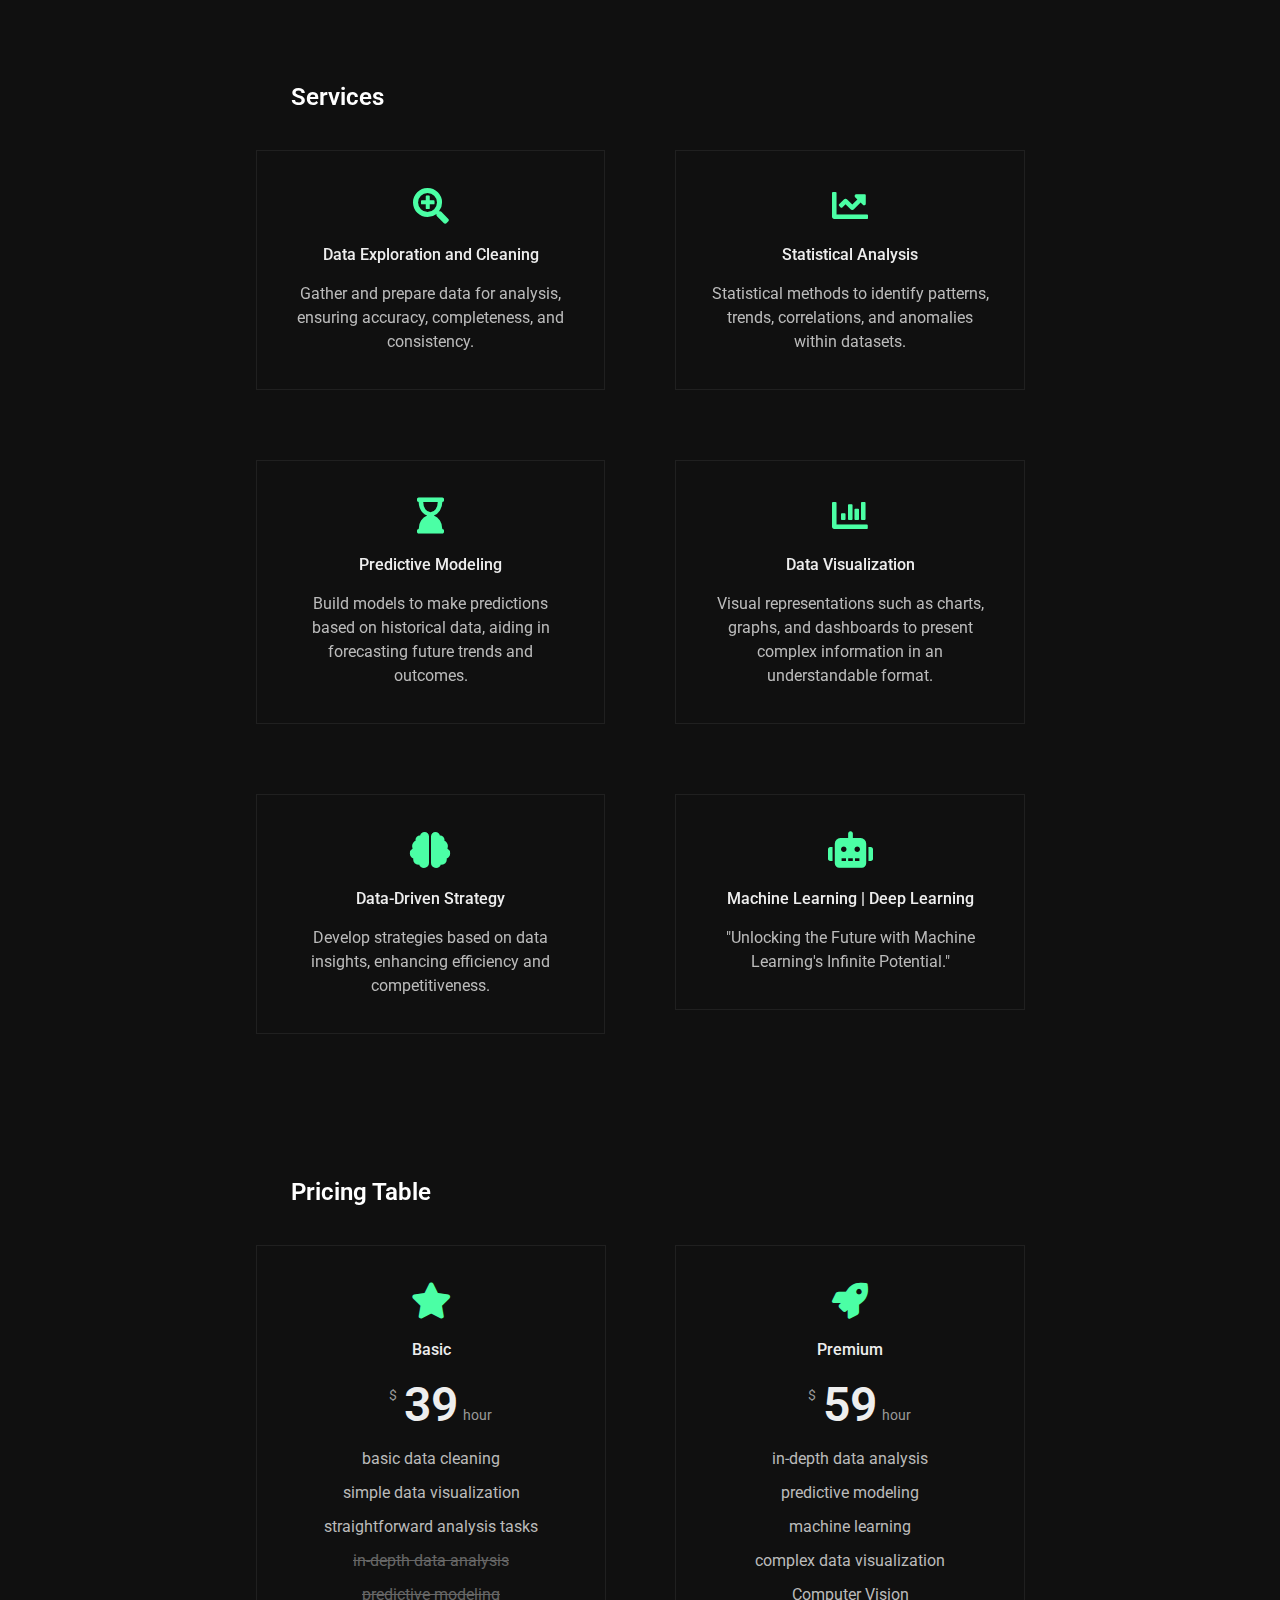
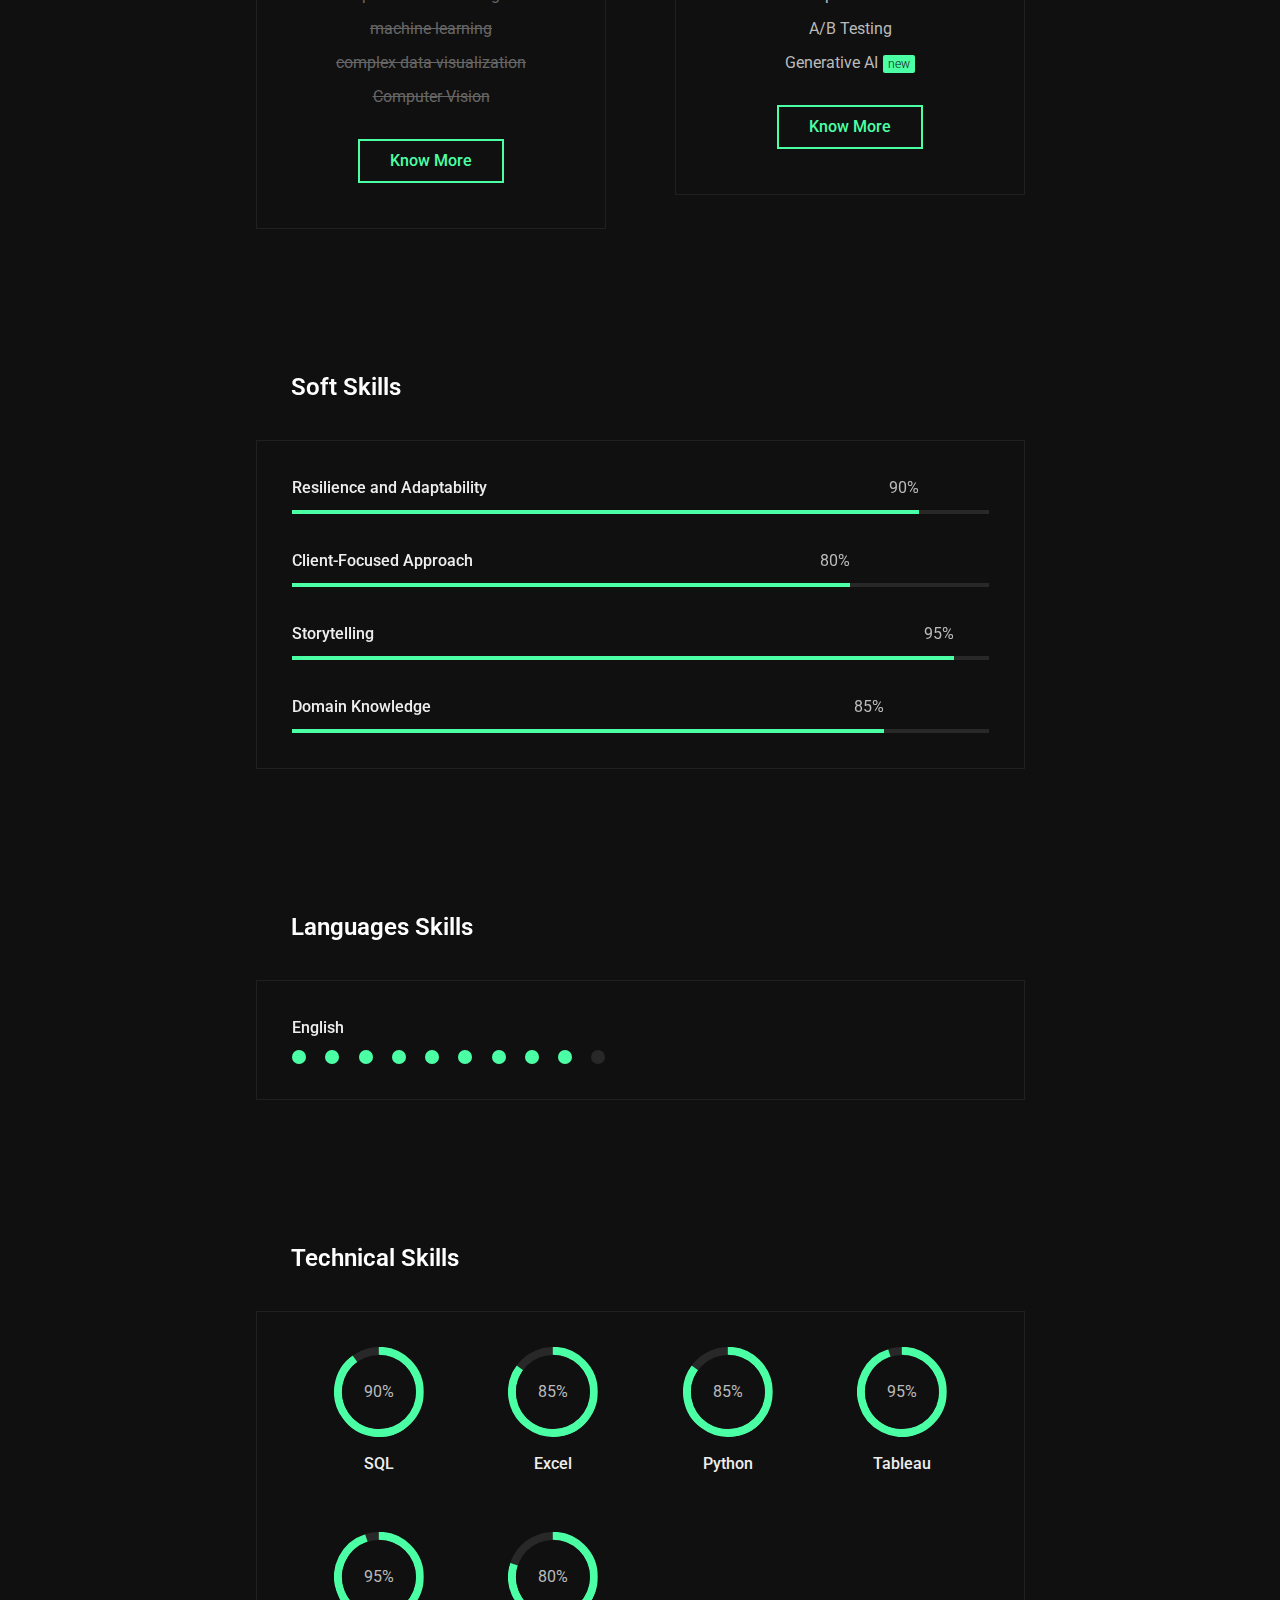
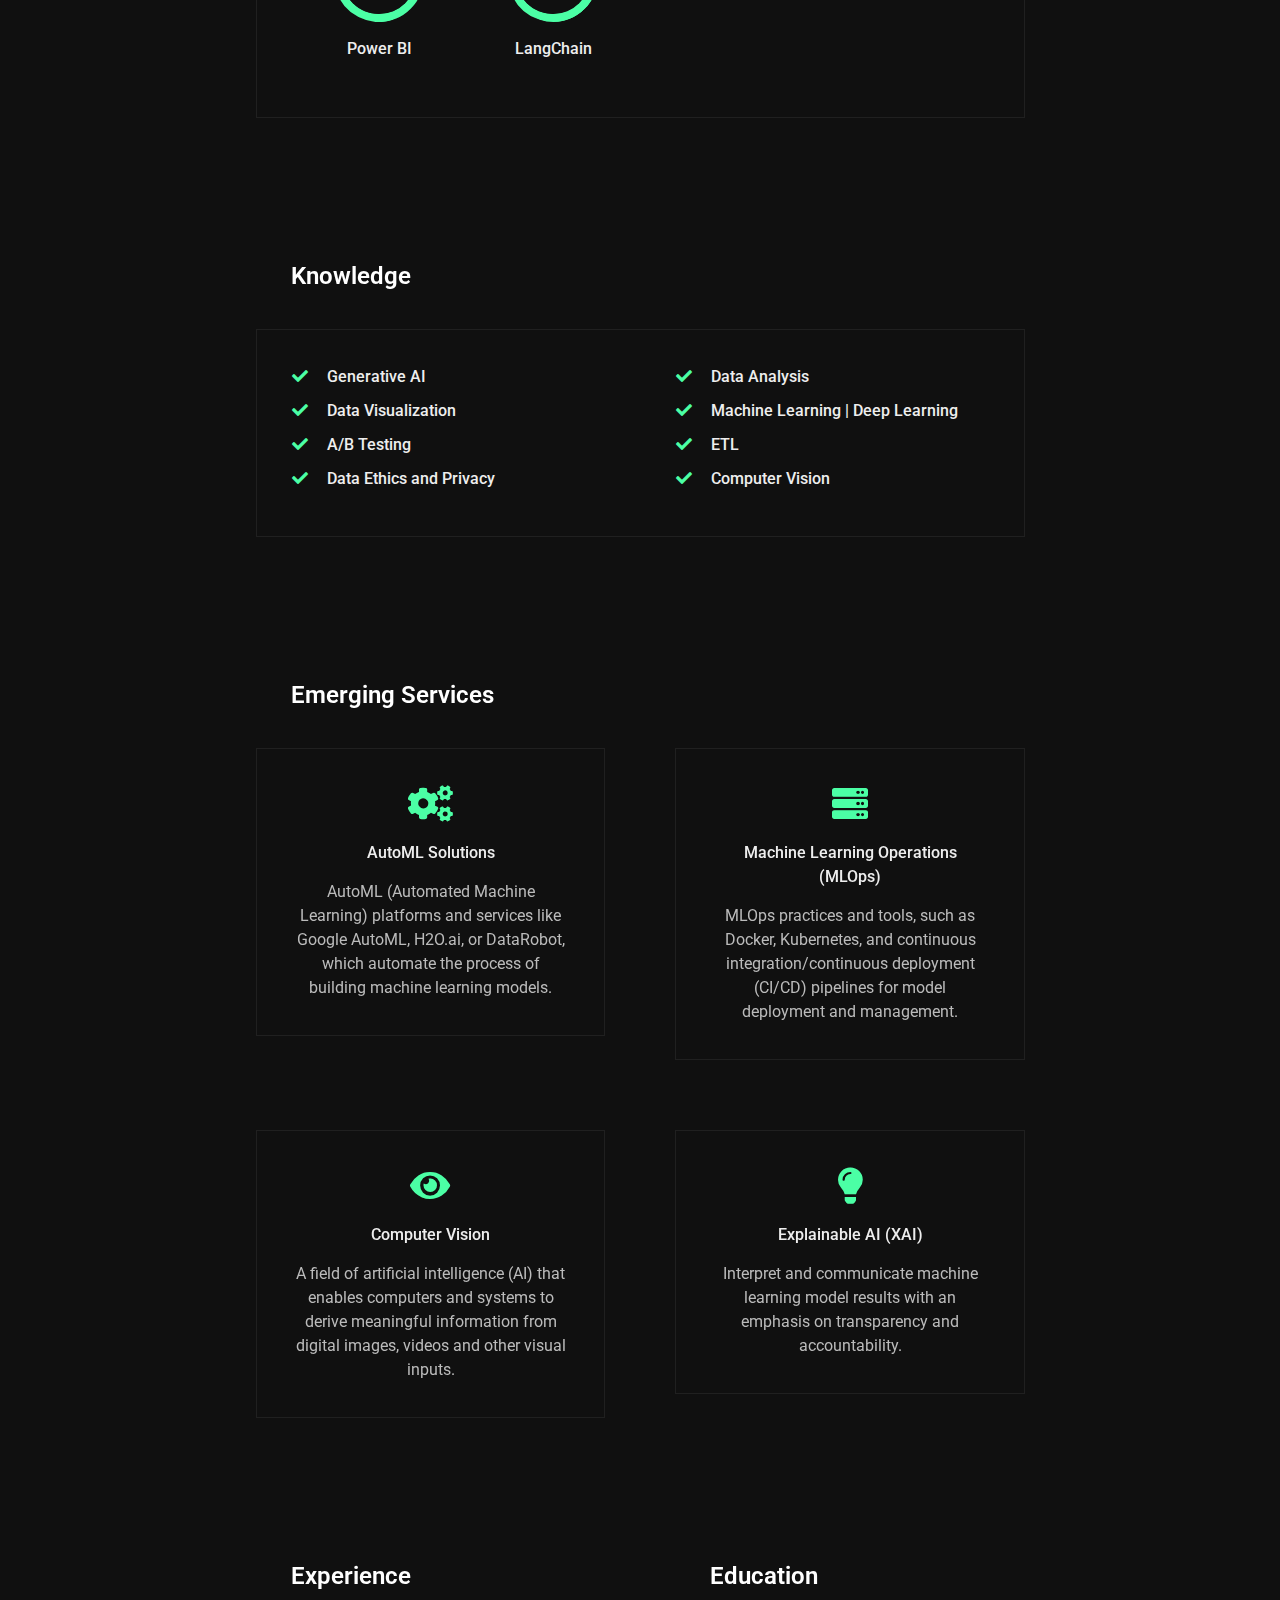
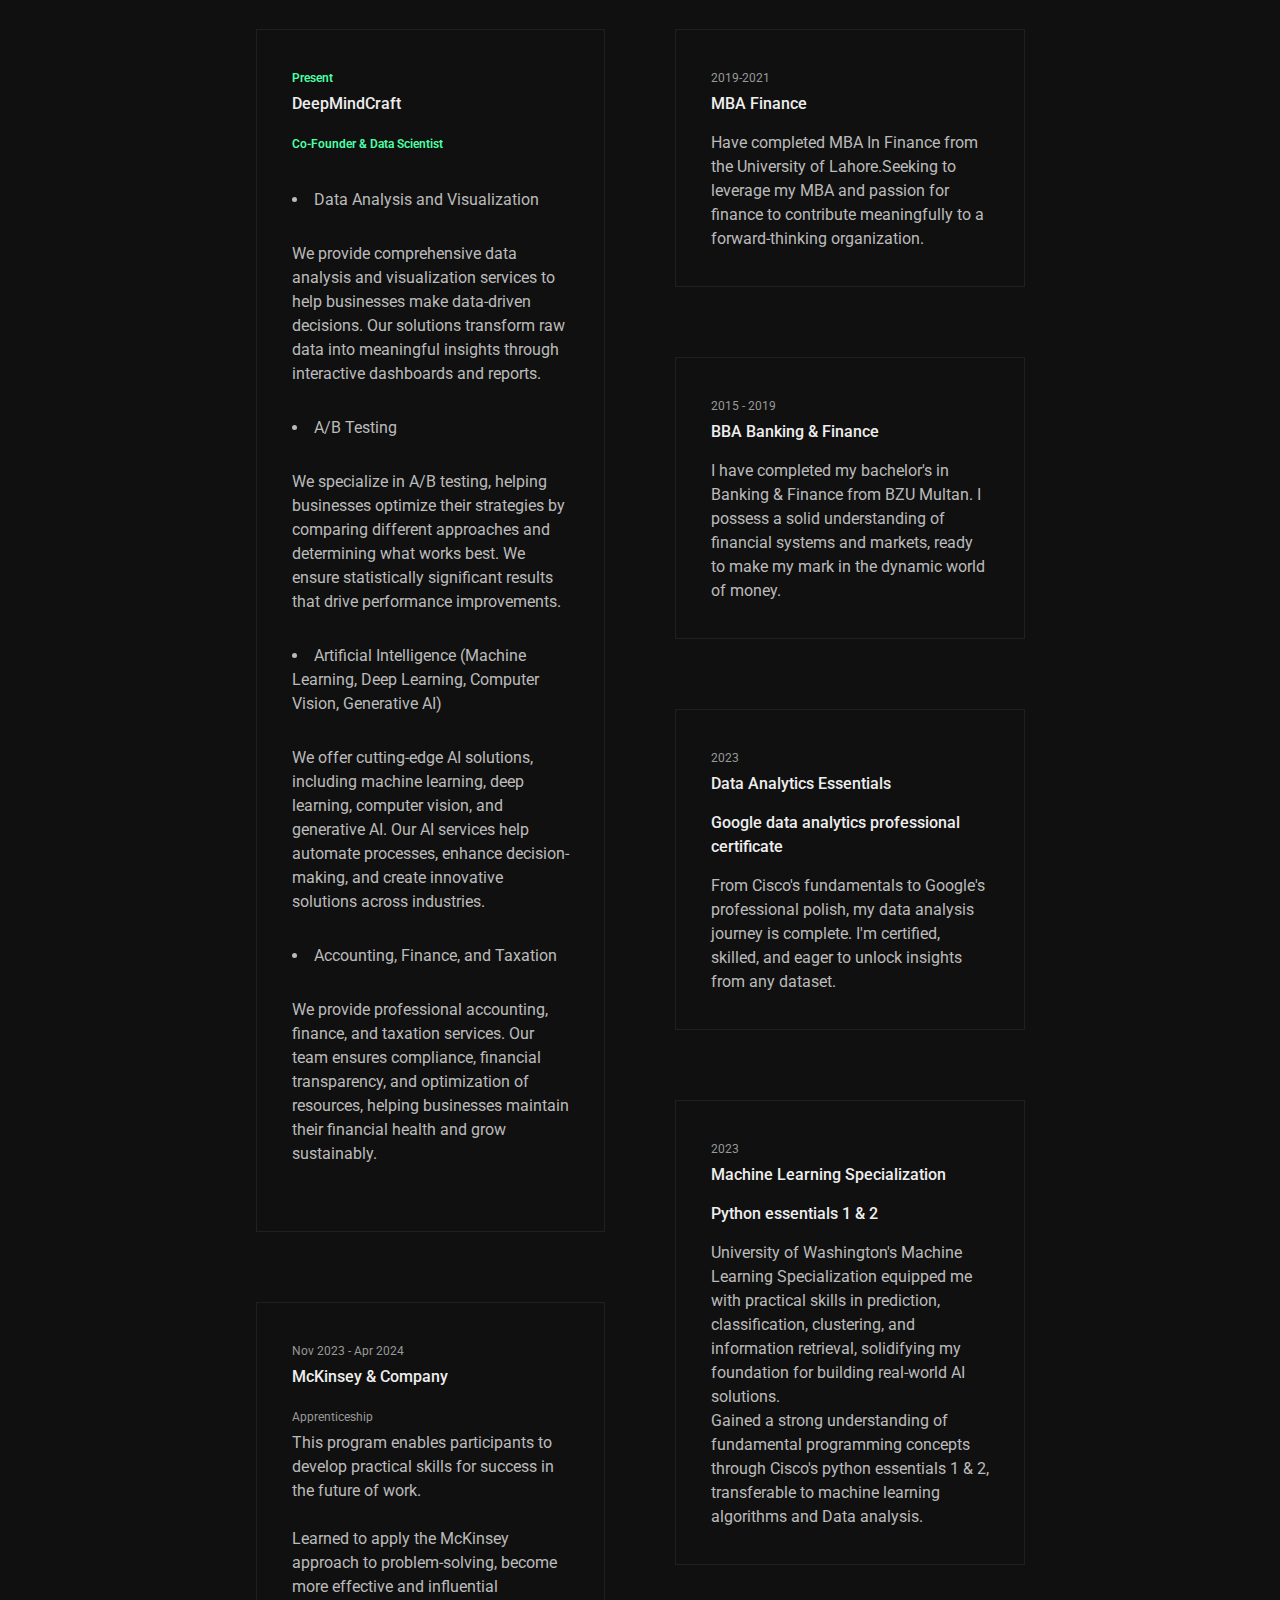
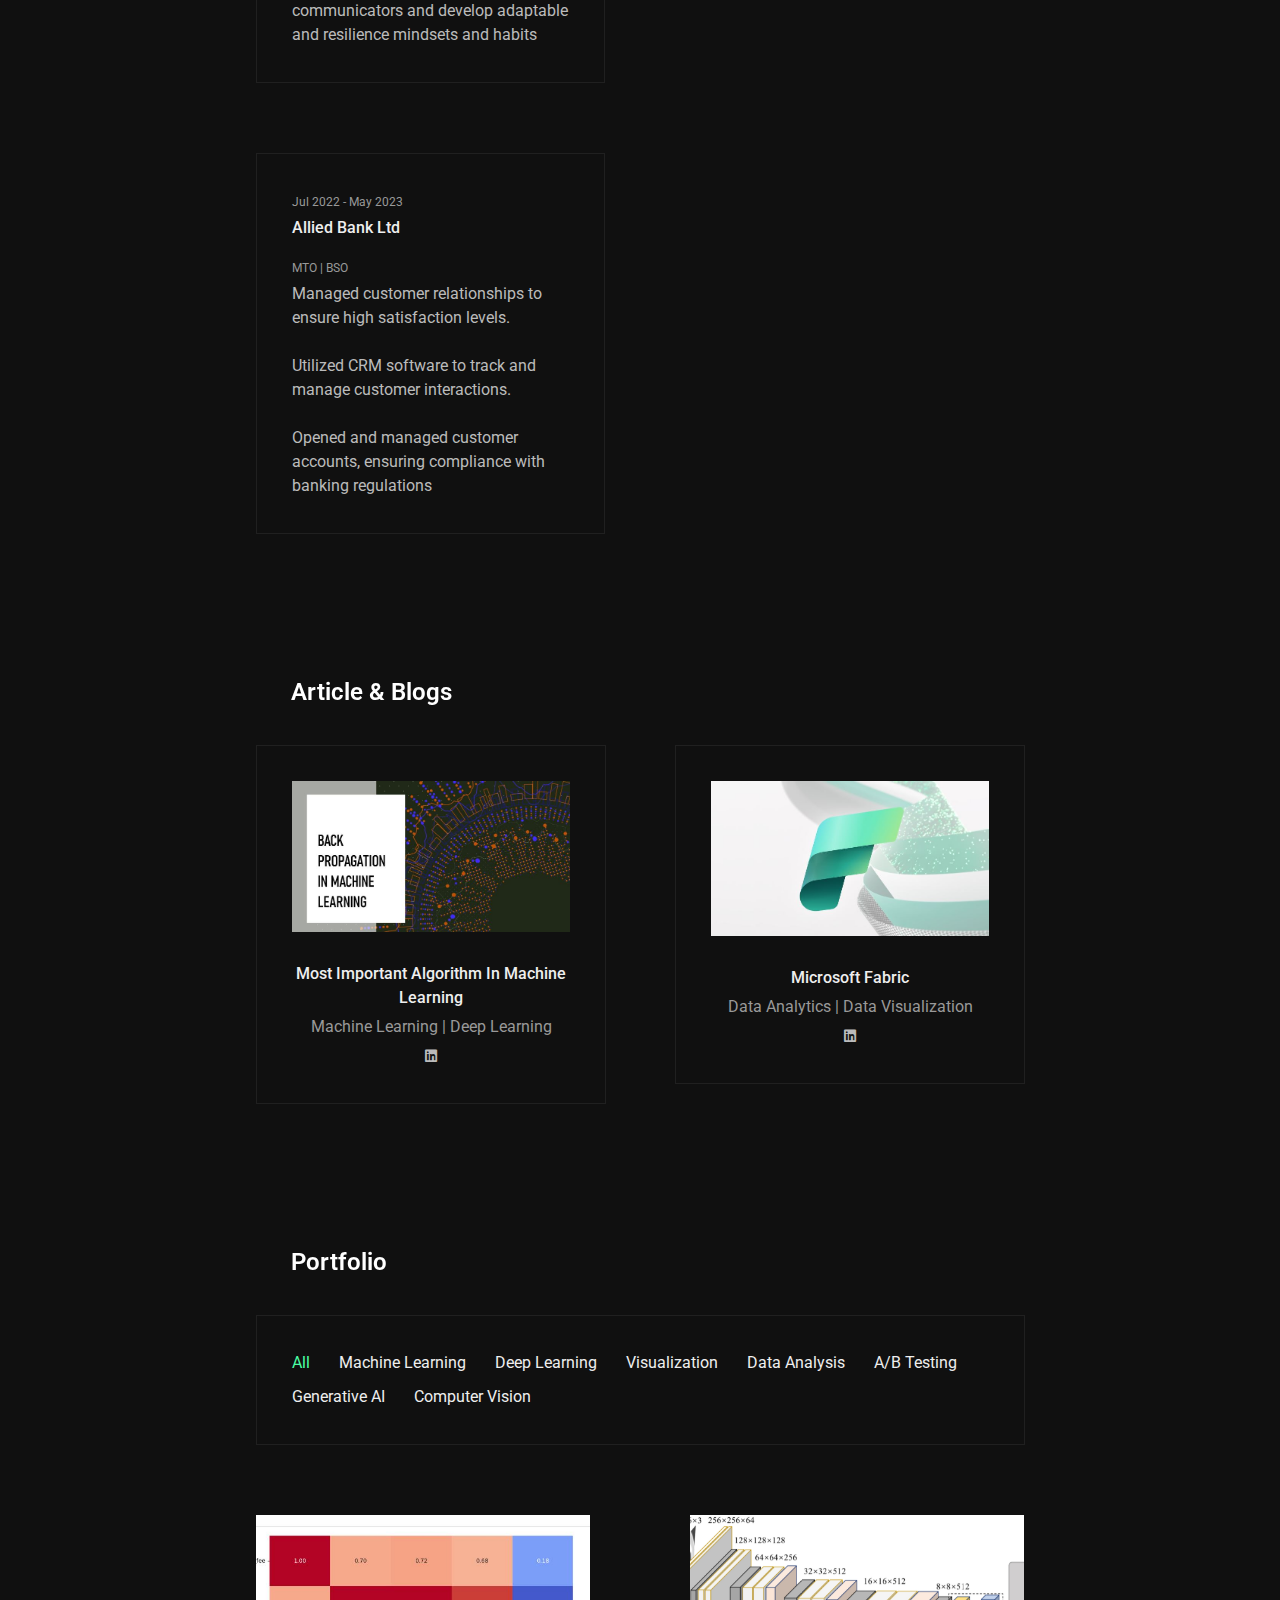
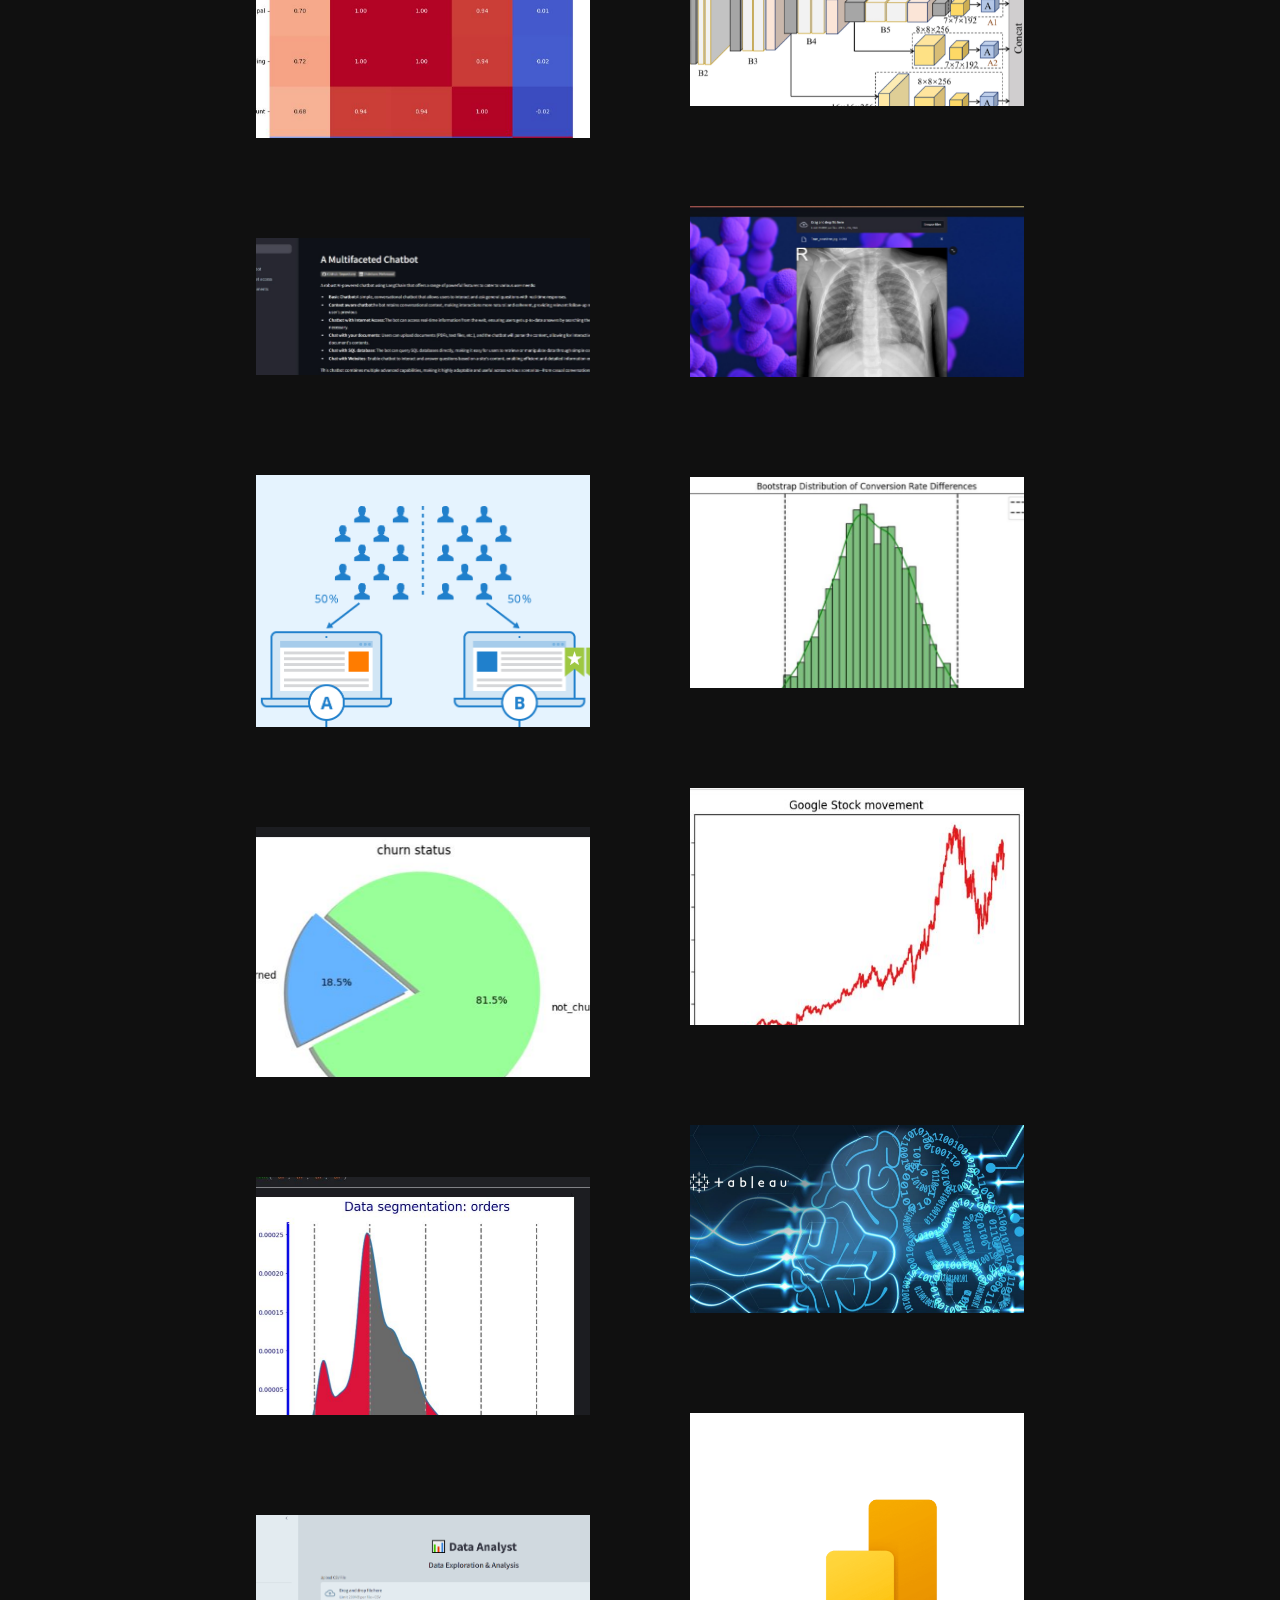
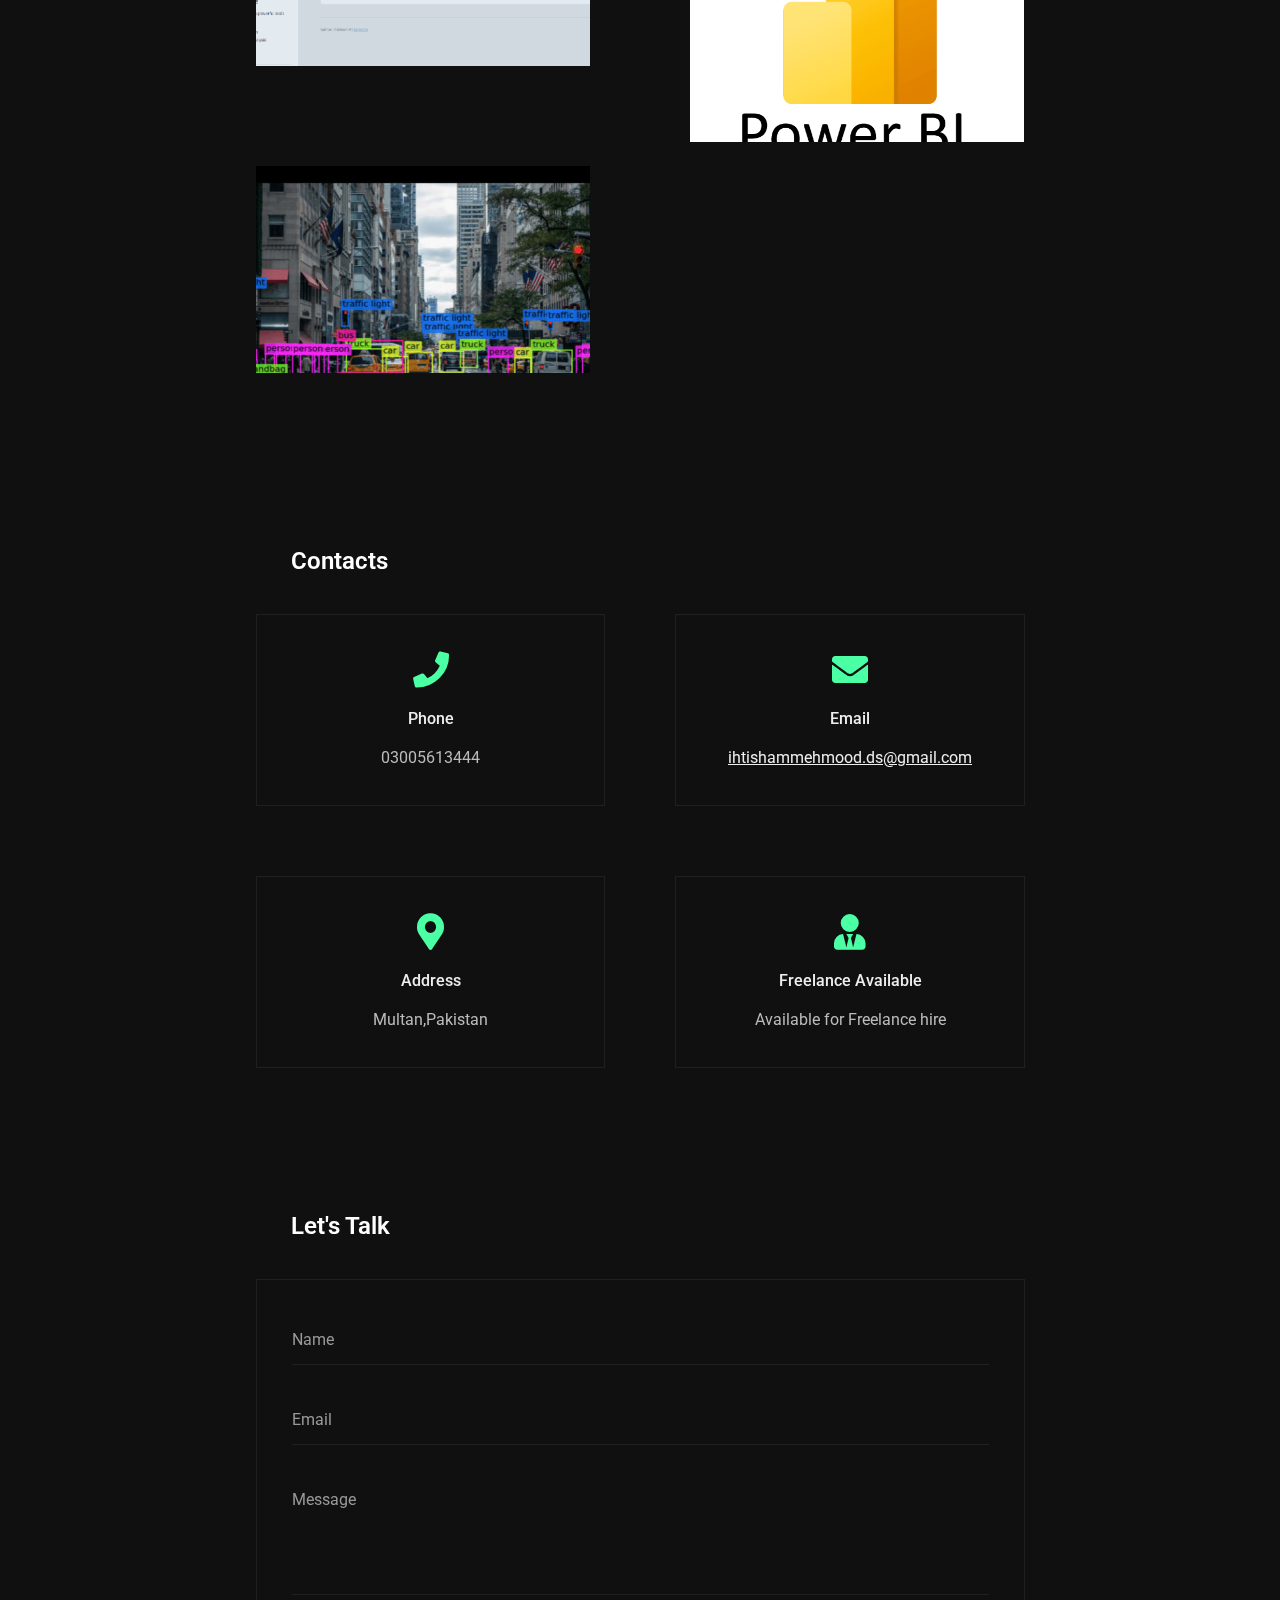
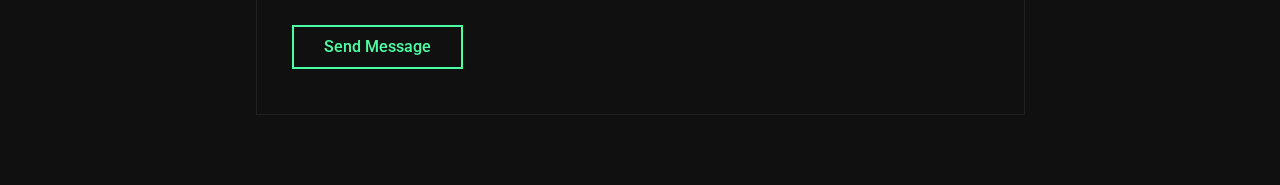
==== commit 6cc04902: "Power_bi updated" ====
--- a/index.html
+++ b/index.html
@@ -1032,7 +1032,7 @@
 
 						<div class="box-item f-image">
 							<div class="image">
-								<a href="https://app.powerbi.com/view?r=eyJrIjoiOWQ1YjViYmEtYTNlMi00Y2EyLWE2NmMtOGQ5ZTQ4NDQ1ZTliIiwidCI6ImU4YWUyNGZkLWFiMzQtNGQ2Ny05OWE4LWYzODMyMzExNTQxMCIsImMiOjl9" class="has-popup-link hover-animated" target="_blank">
+								<a href="https://app.fabric.microsoft.com/view?r=eyJrIjoiMjdiOTI0ZjYtYzdkOC00MzFjLThkZmYtYjVlNTJkOWI2YWIxIiwidCI6ImU4YWUyNGZkLWFiMzQtNGQ2Ny05OWE4LWYzODMyMzExNTQxMCIsImMiOjl9" class="has-popup-link hover-animated" target="_blank">
 									<img src="images\power_bi.png" class="wp-post-image" alt="" />
 									<span class="info circle">
 										<span class="centrize full-width">
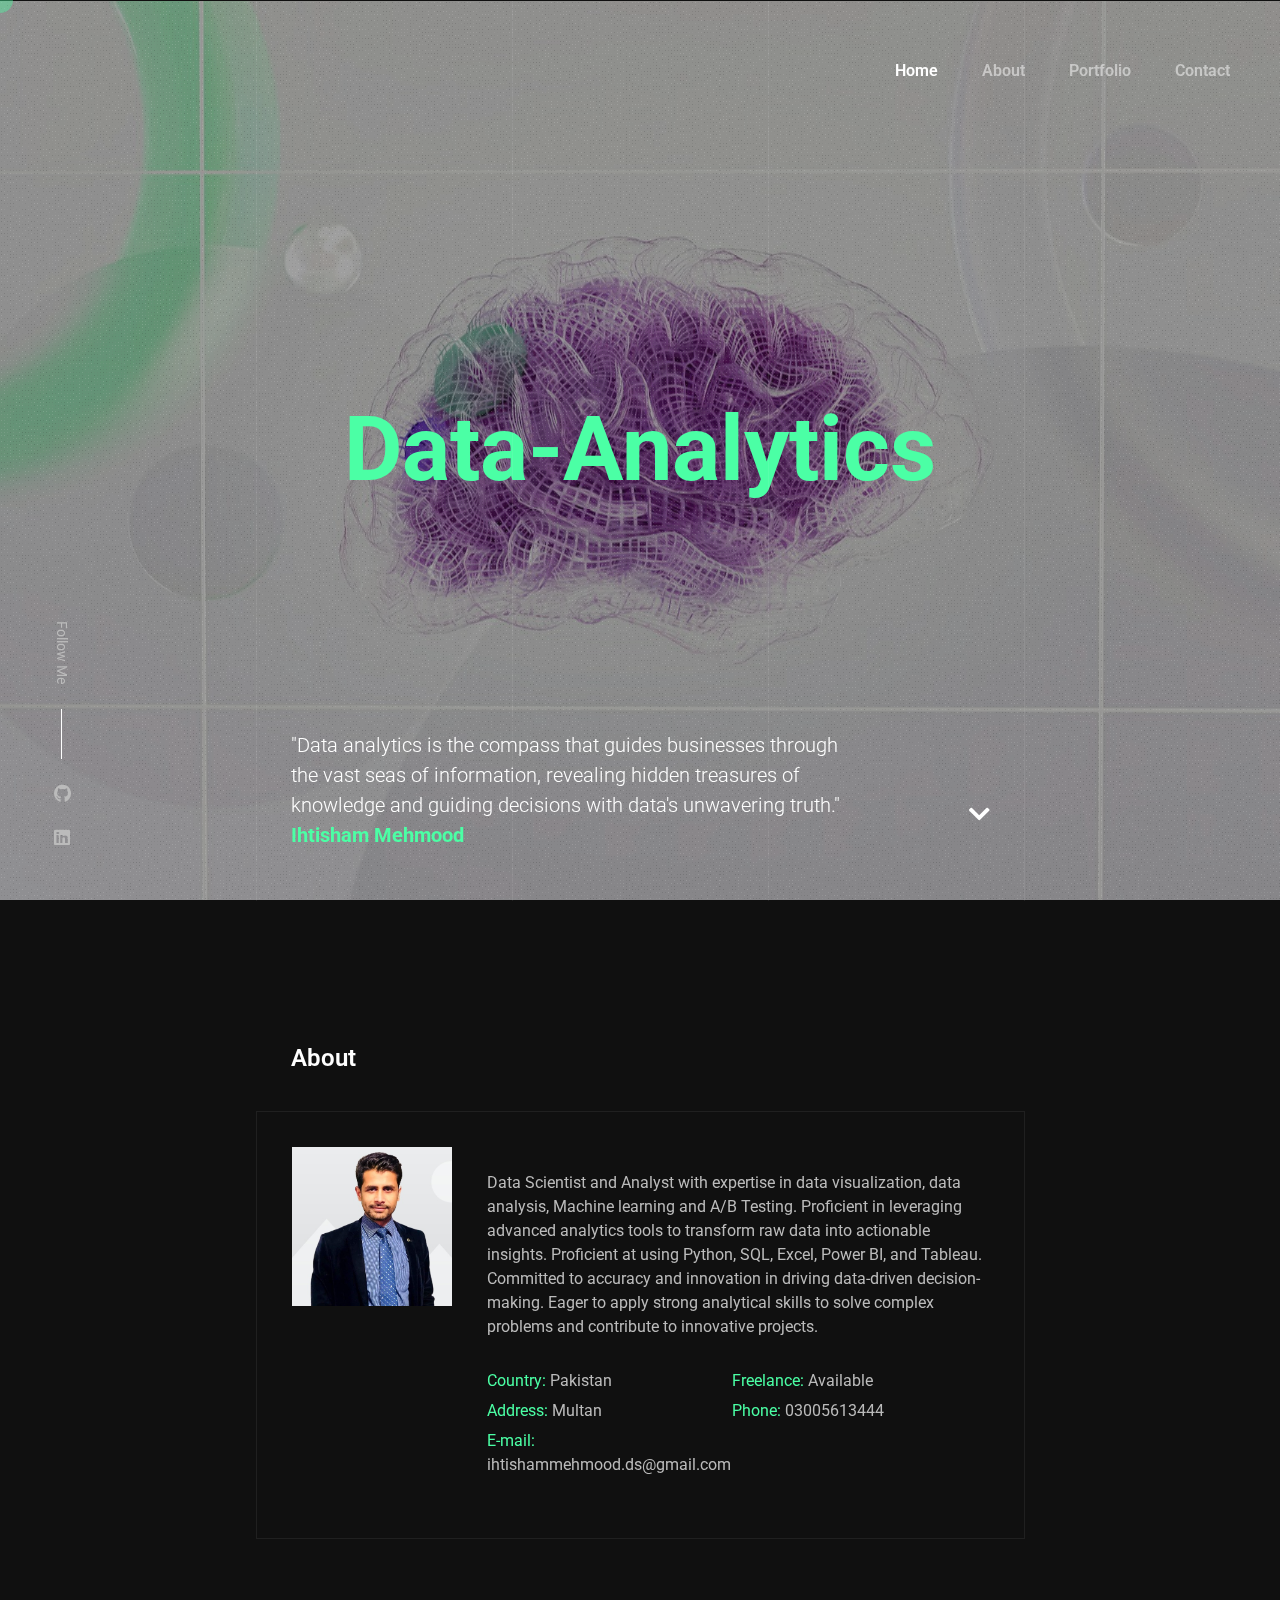
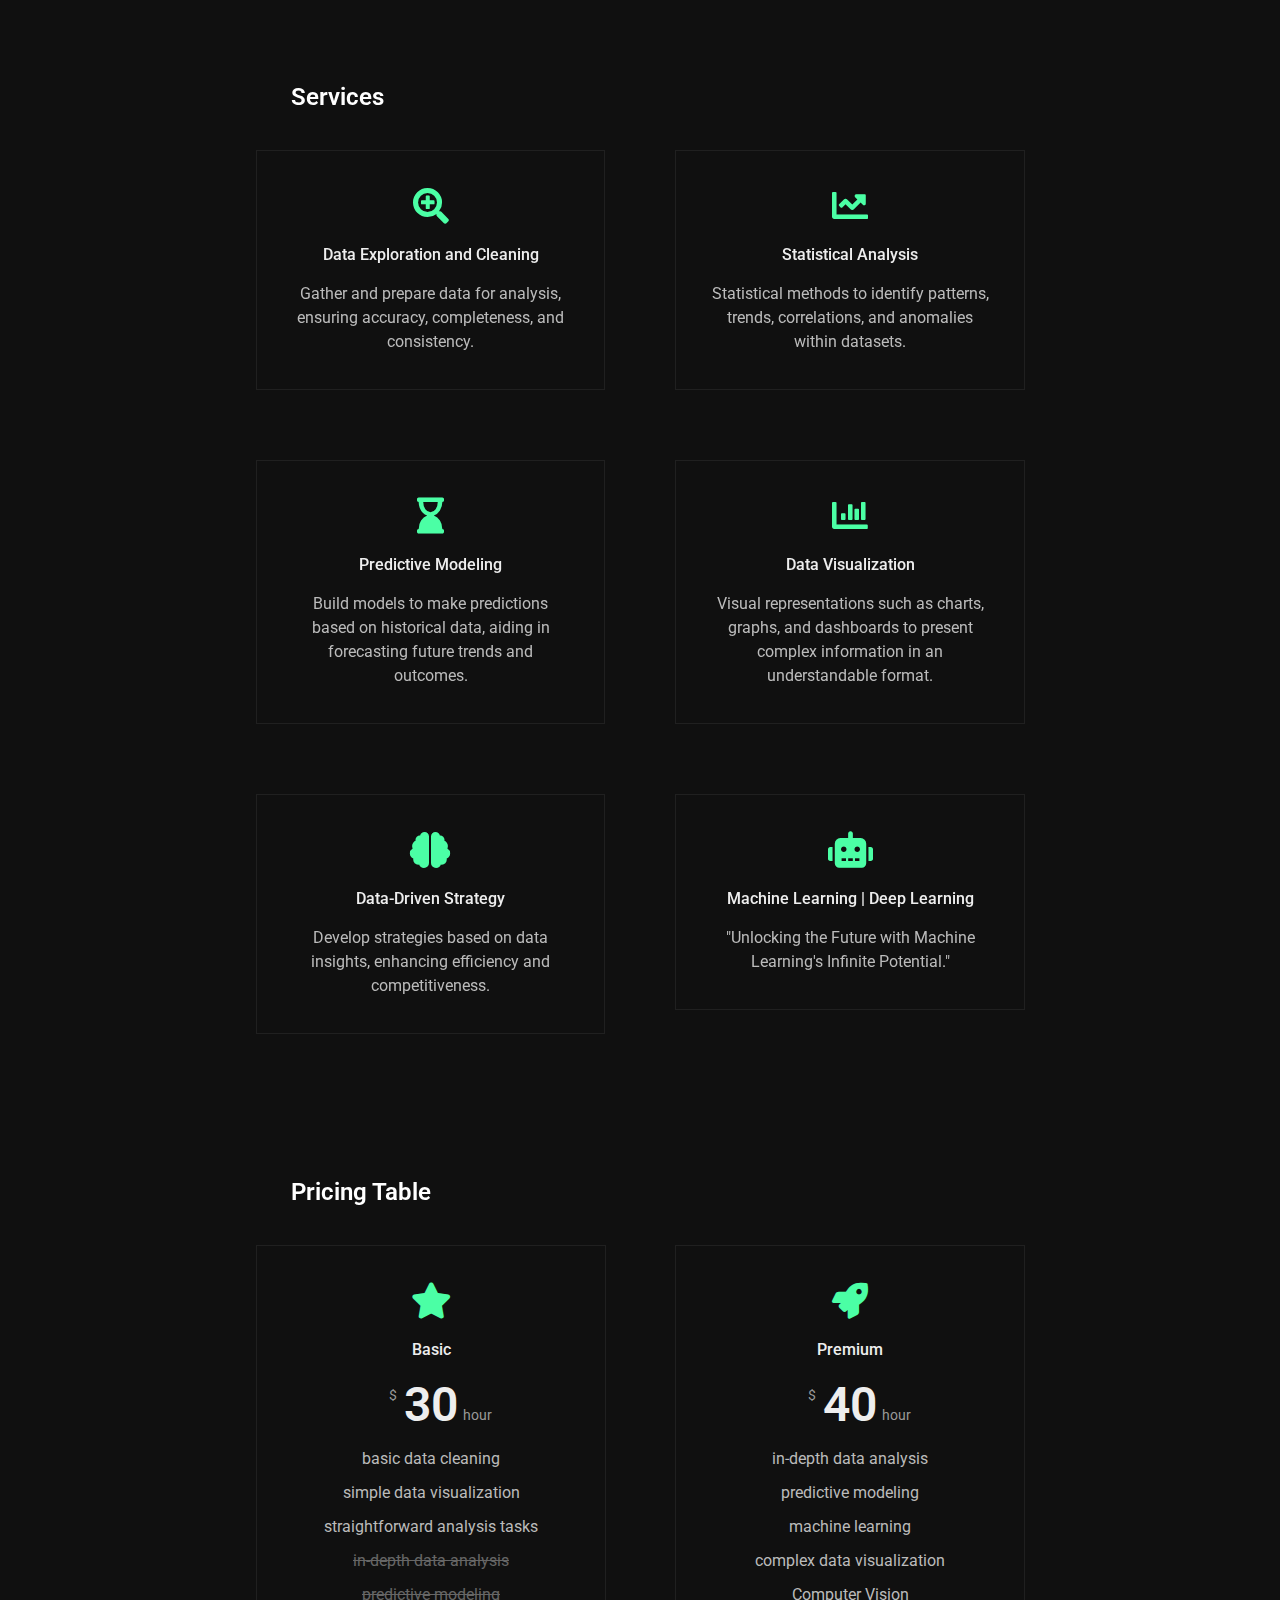
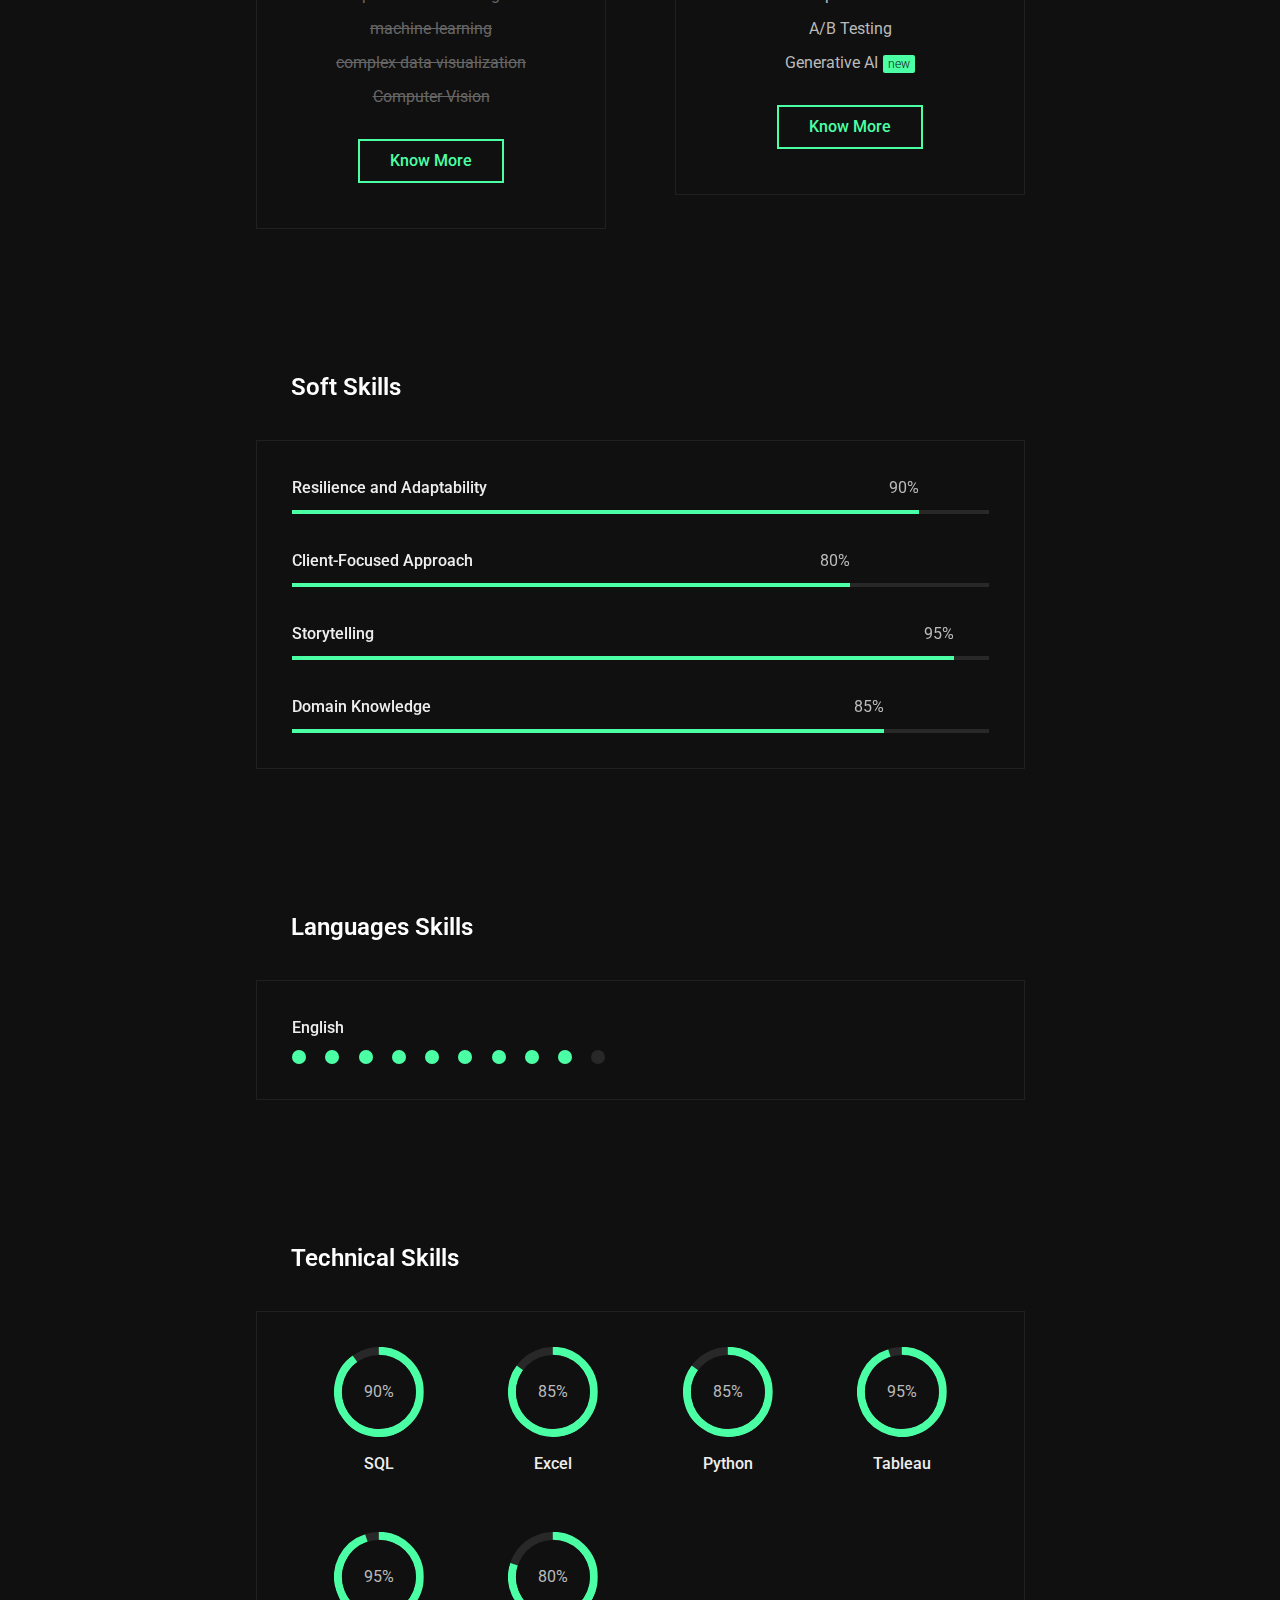
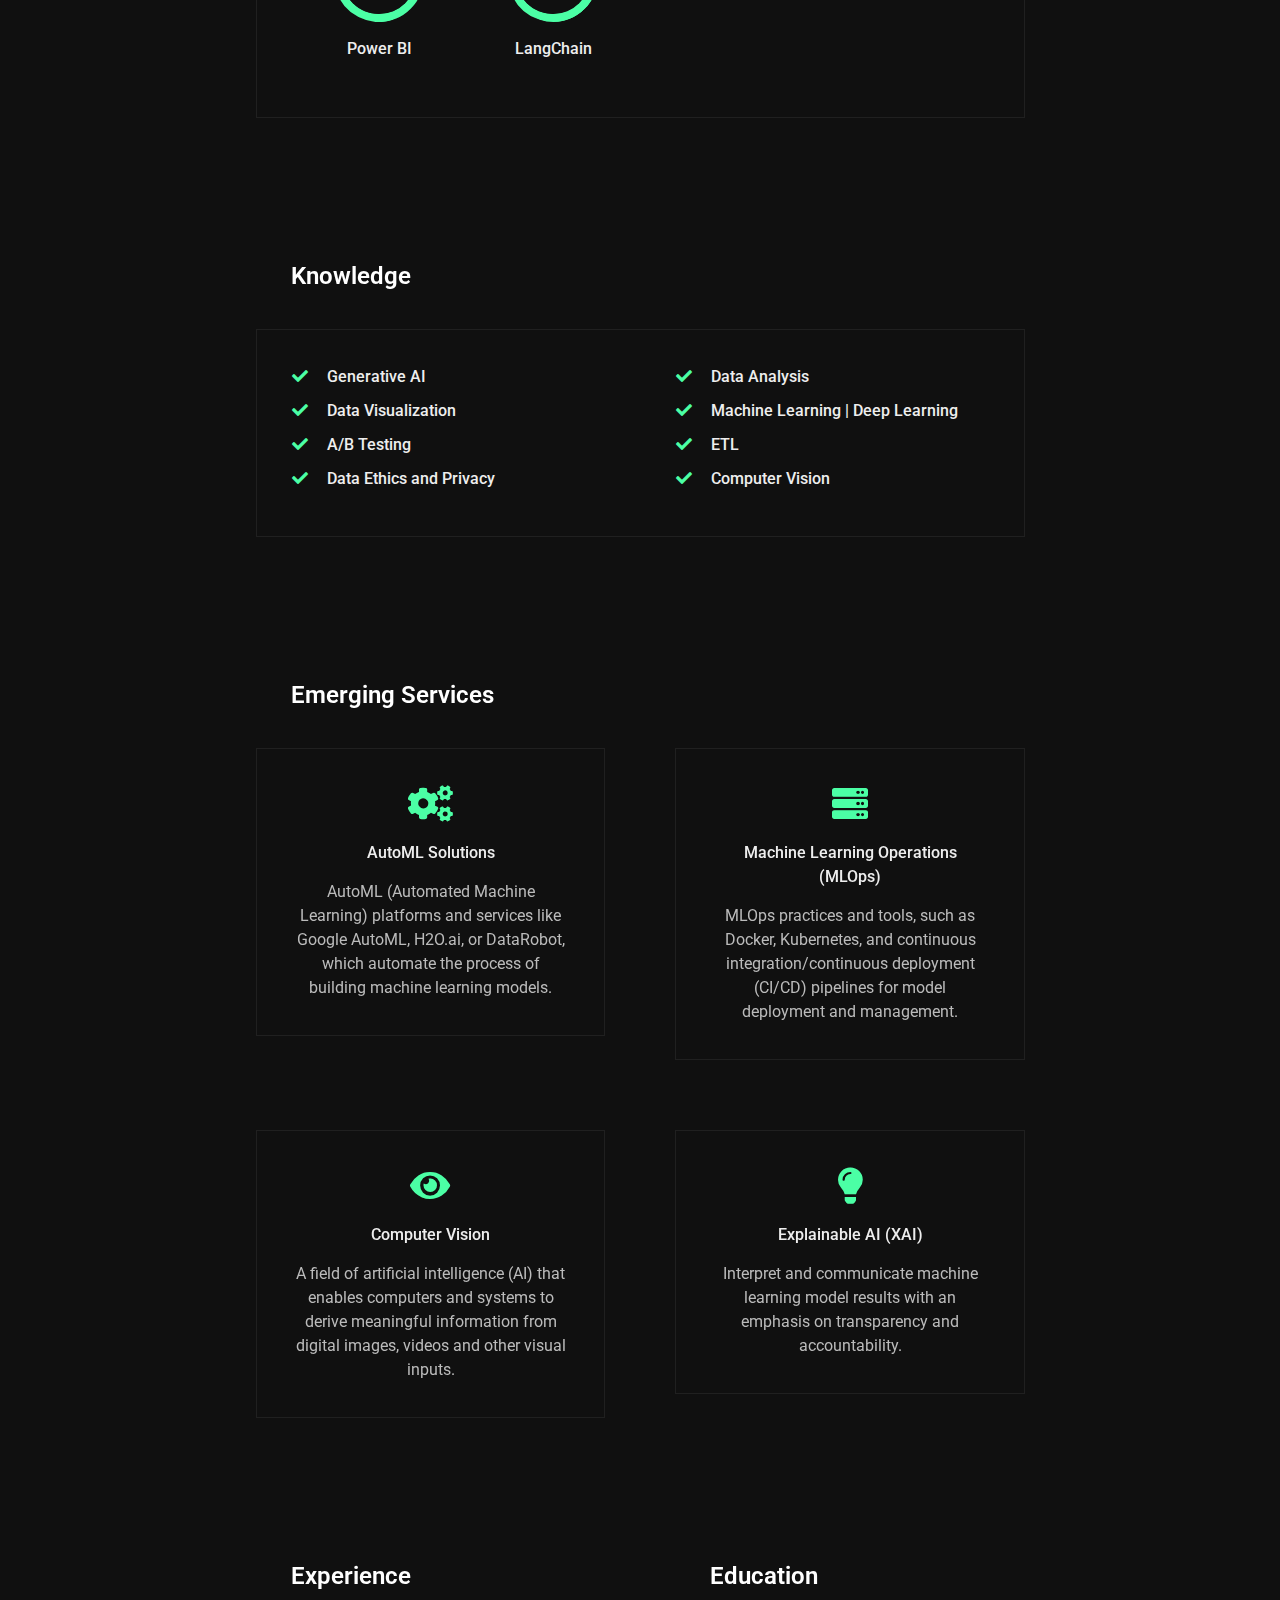
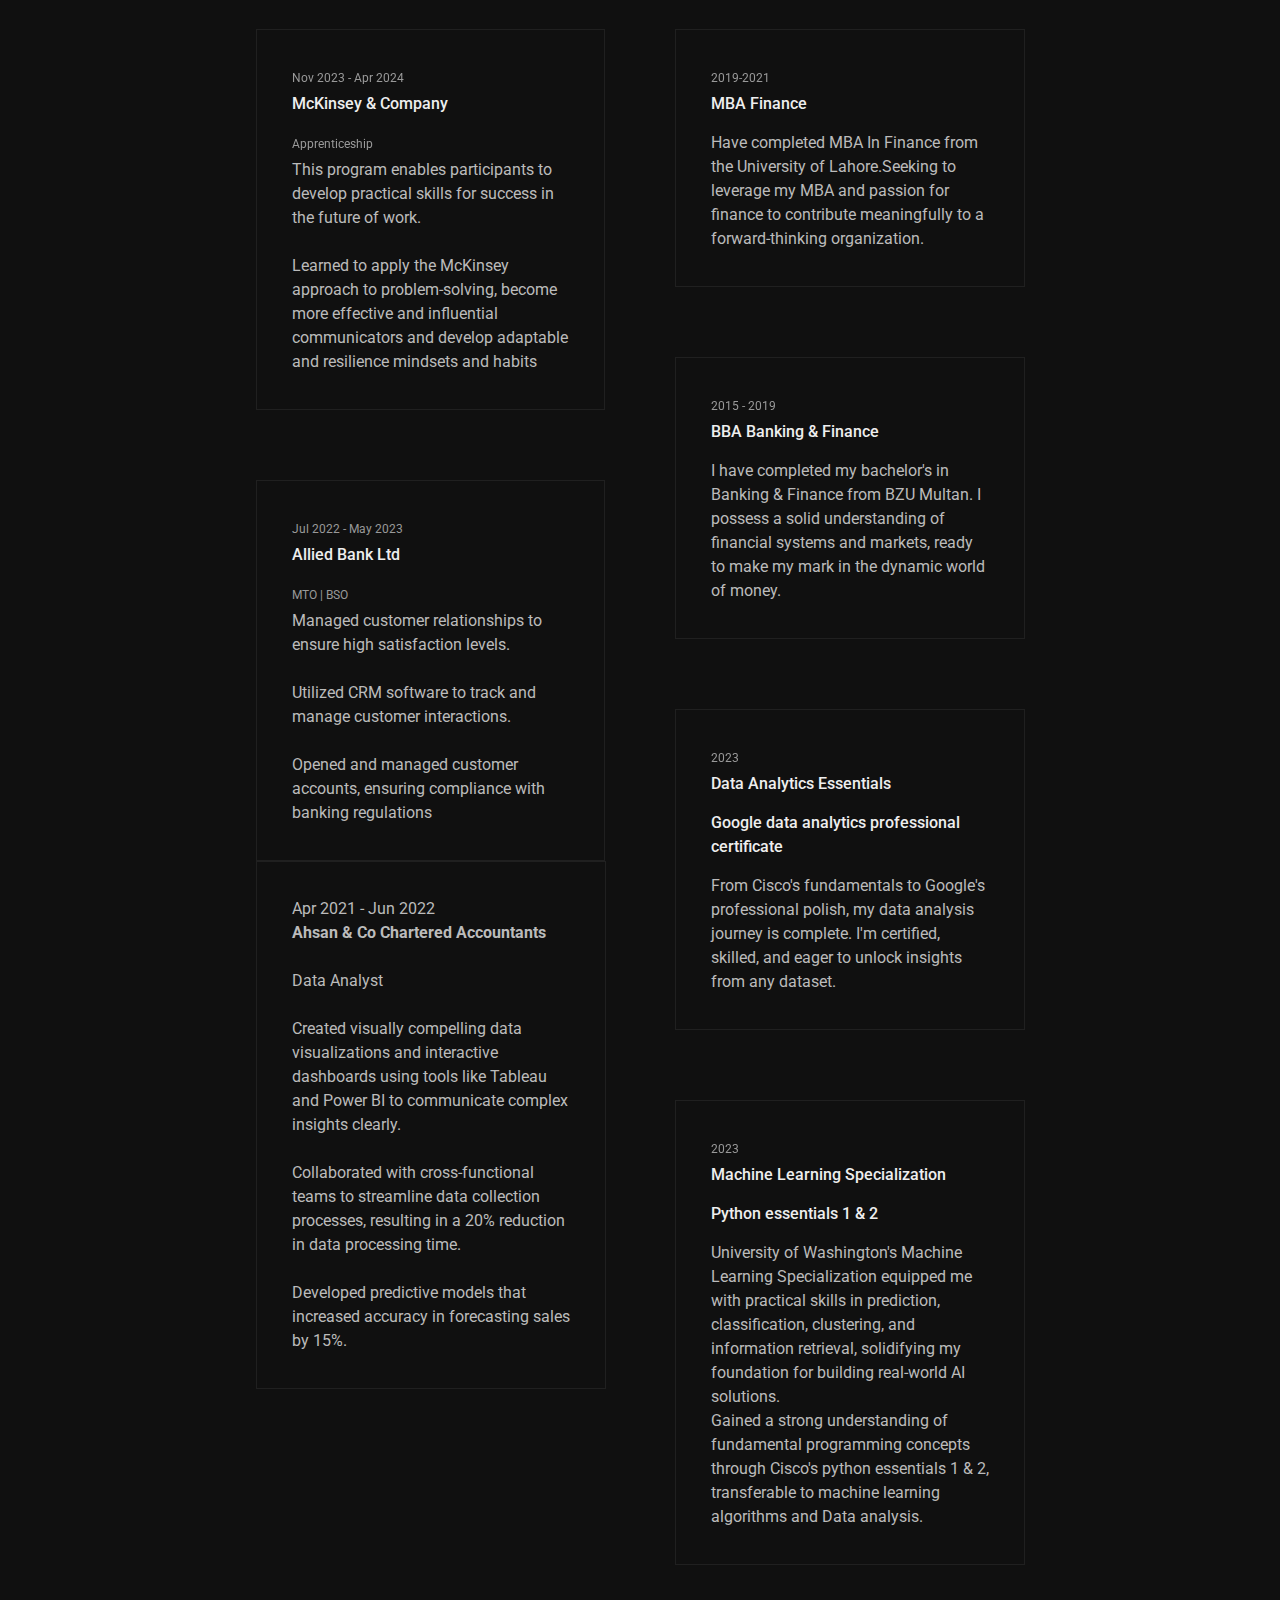
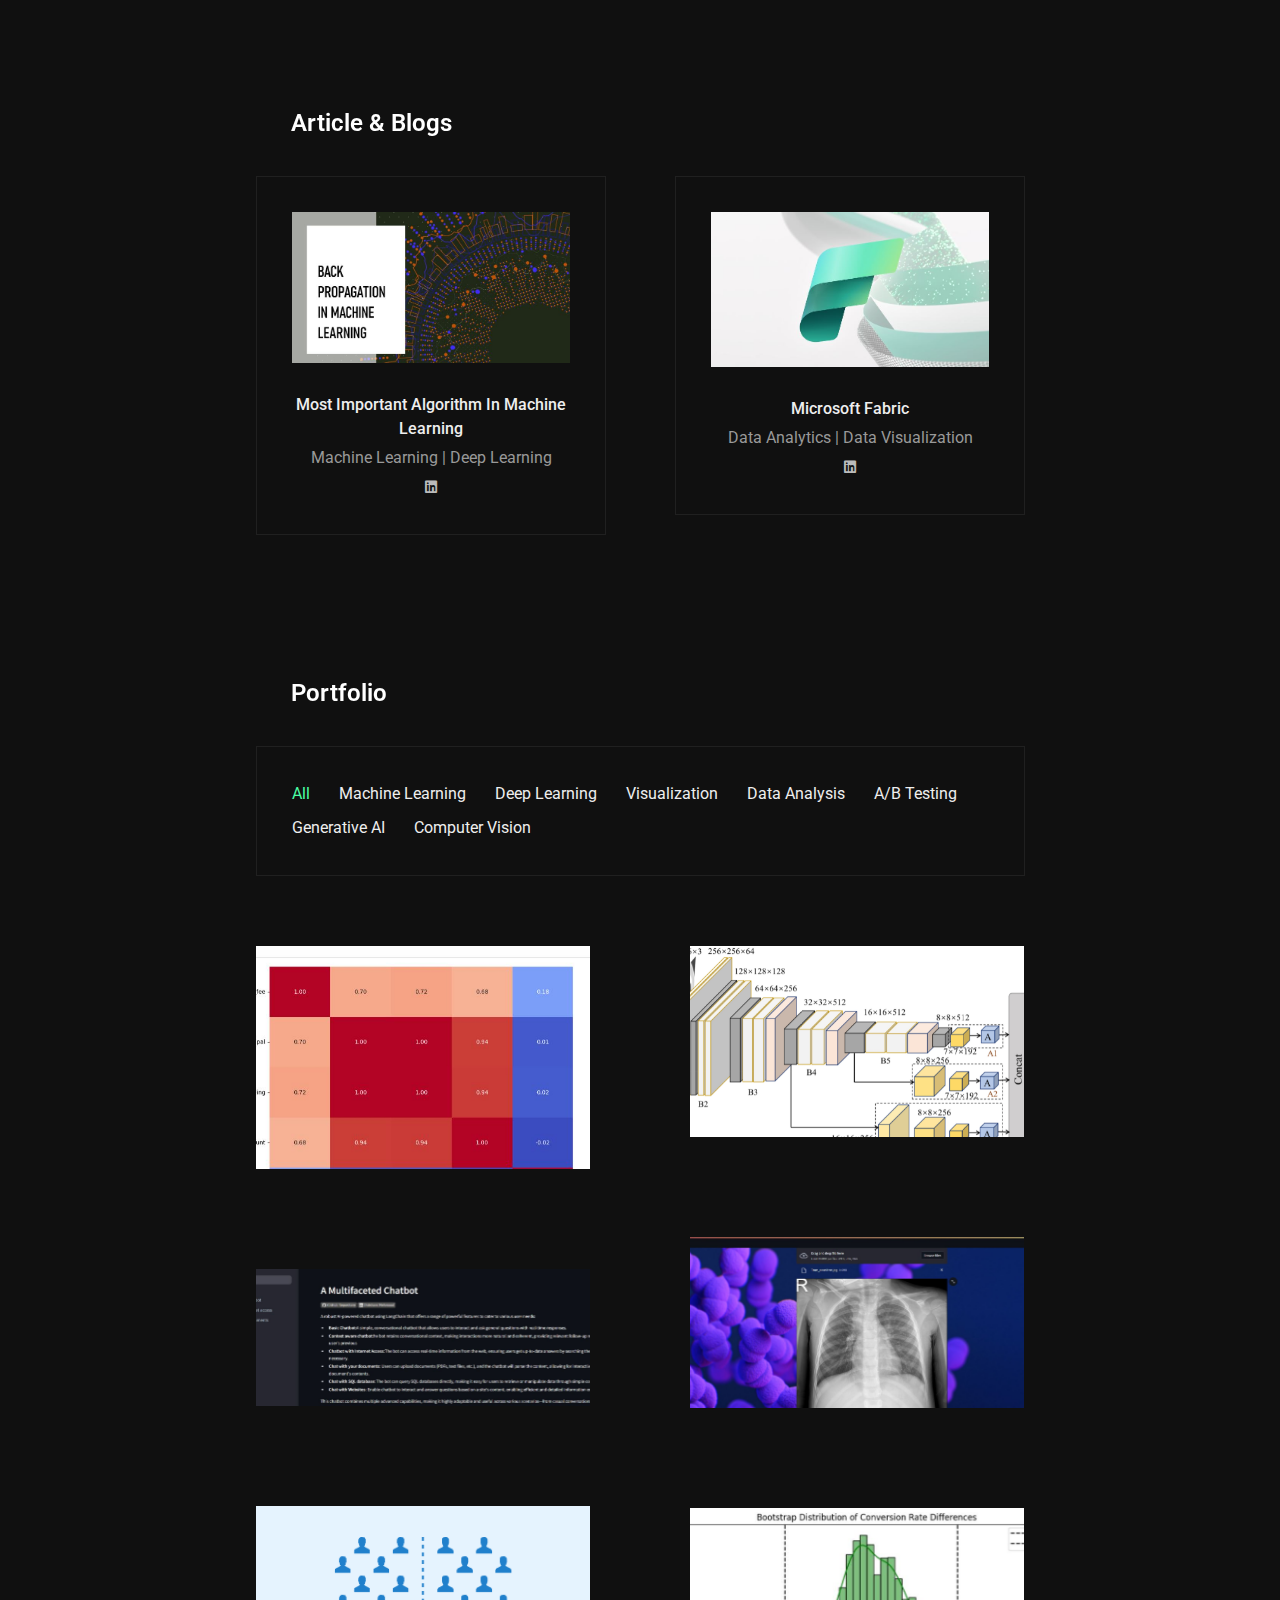
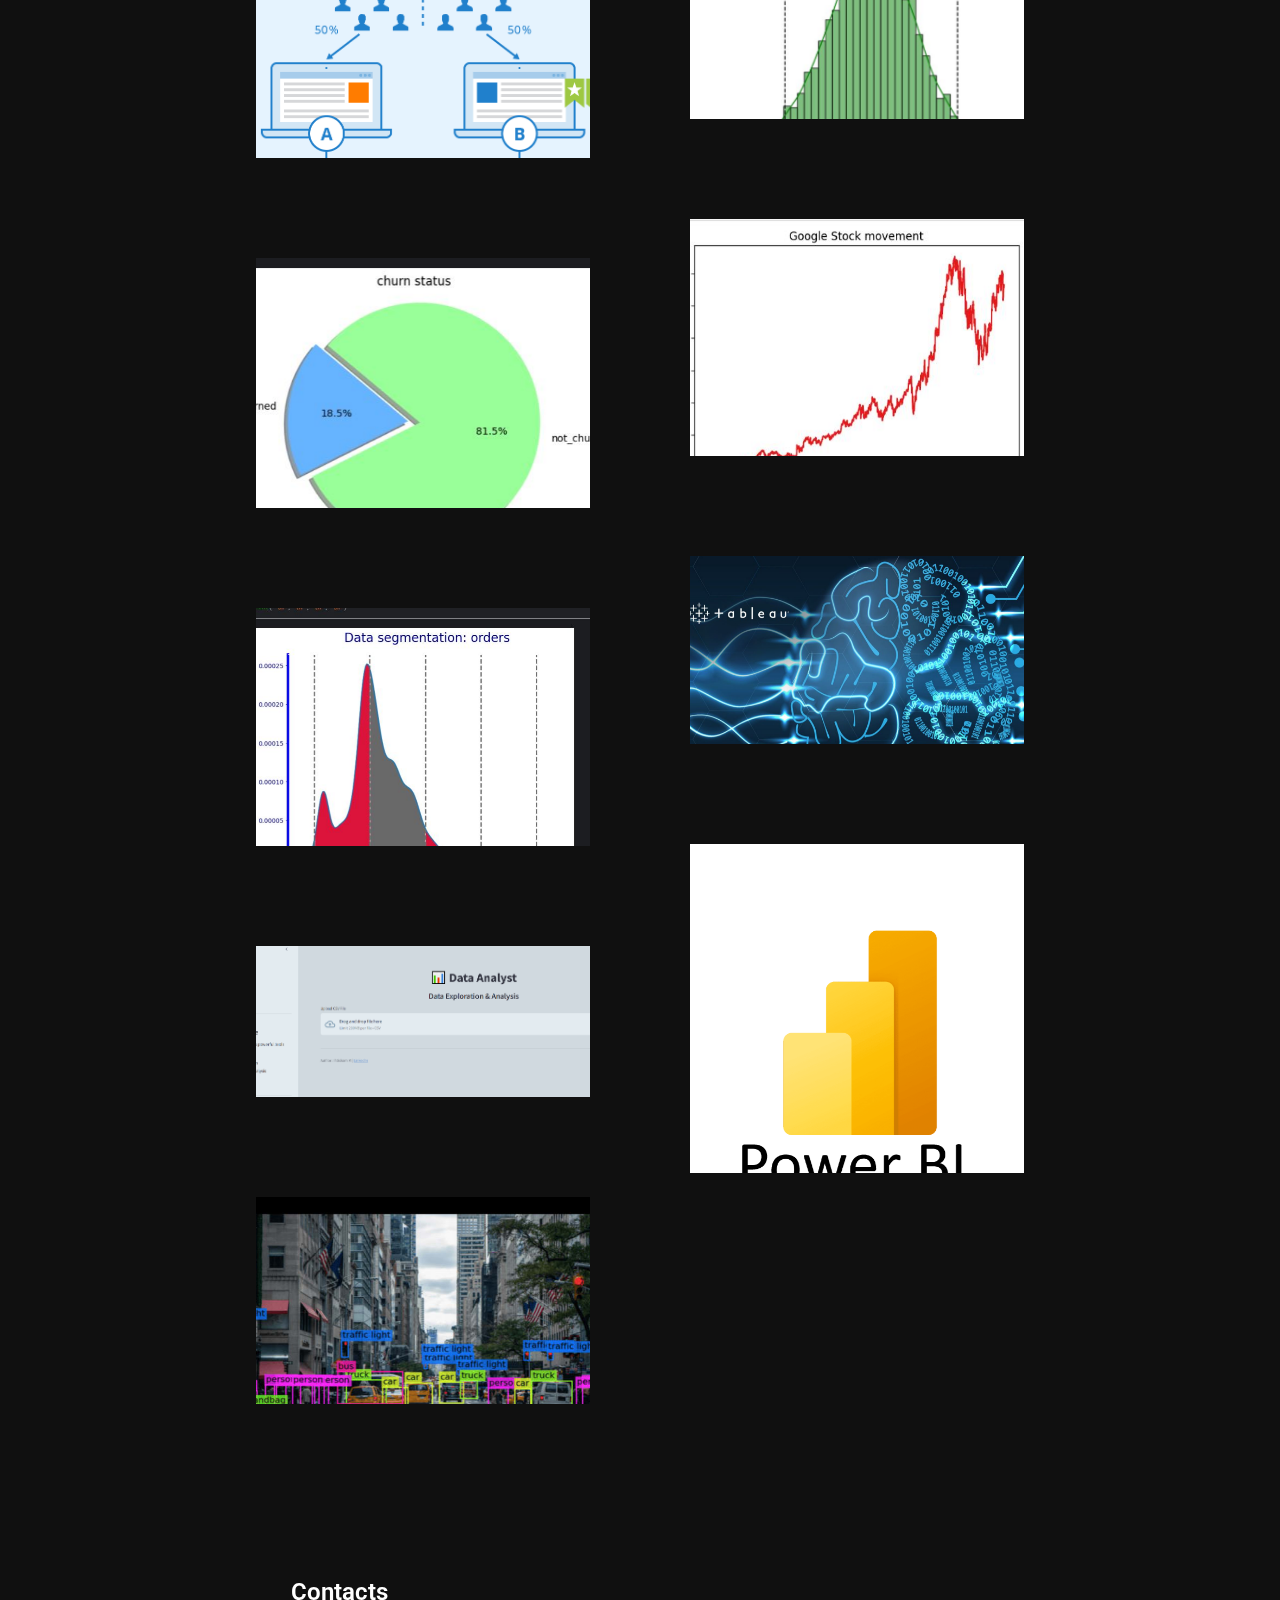
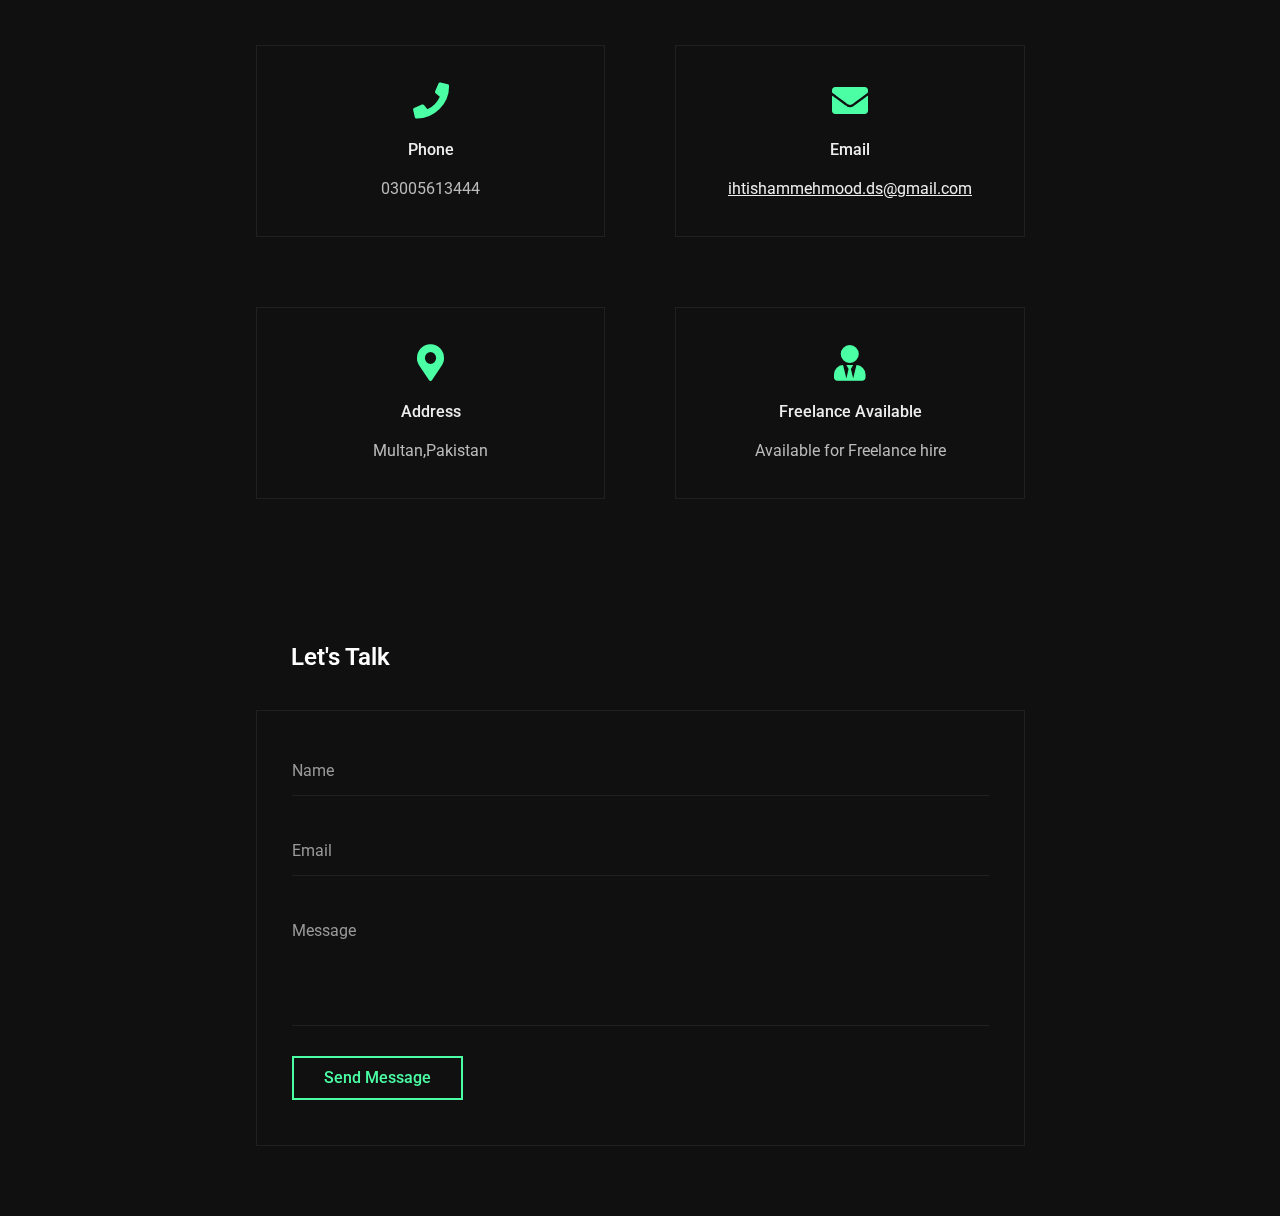
==== commit 0c638683: "Experience Updated" ====
--- a/index.html
+++ b/index.html
@@ -274,7 +274,7 @@
 								<div class="amount">
 									<span class="number">
 										<span class="dollar">$</span>
-										<span>39</span>
+										<span>30</span>
 										<span class="period">hour</span>
 									</span>
 								</div>
@@ -309,7 +309,7 @@
 								<div class="amount">
 									<span class="number">
 										<span class="dollar">$</span>
-										<span>59</span>
+										<span>40</span>
 										<span class="period">hour</span>
 									</span>
 								</div>
@@ -597,13 +597,13 @@
 							<!-- resume items -->
 							<div class="resume-items">
 								
-								<div class="resume-item content-box active">
-									<div class="date">Present</div>
-									<div class="name">DeepMindCraft</div>
-									<div class="date">Co-Founder & Data Scientist</div>
-									<div class="text">
-										<ul>
-											<li>Data Analysis and Visualization</li>
+								<!-- <div class="resume-item content-box active"> -->
+									<!-- <div class="date">Present</div> -->
+									<!-- <div class="name">DeepMindCraft</div> -->
+									<!-- <div class="date">Co-Founder & Data Scientist</div> -->
+									<!-- <div class="text"> -->
+										<!-- <ul> -->
+											<!-- <li>Data Analysis and Visualization</li>
 											<p>We provide comprehensive data analysis and visualization services to help businesses make data-driven decisions. Our solutions transform raw data into meaningful insights through interactive dashboards and reports.</p>
 										
 											<li>A/B Testing</li>
@@ -613,11 +613,11 @@
 											<p>We offer cutting-edge AI solutions, including machine learning, deep learning, computer vision, and generative AI. Our AI services help automate processes, enhance decision-making, and create innovative solutions across industries.</p>
 										
 											<li>Accounting, Finance, and Taxation</li>
-											<p>We provide professional accounting, finance, and taxation services. Our team ensures compliance, financial transparency, and optimization of resources, helping businesses maintain their financial health and grow sustainably.</p>
-										</ul>
+											<p>We provide professional accounting, finance, and taxation services. Our team ensures compliance, financial transparency, and optimization of resources, helping businesses maintain their financial health and grow sustainably.</p> -->
+										<!-- </ul> -->
 										
-										</div>
-								</div>
+										<!-- </div> -->
+								<!-- </div> -->
 
 								<div class="resume-item content-box">
 									<div class="date">Nov 2023 - Apr 2024</div>
@@ -639,7 +639,7 @@
 								</div>
 
 							</div>
-							<!-- <div class="resume-item content-box">
+							<div class="resume-item content-box">
 								<div class="date">Apr 2021 - Jun 2022</div>
 								<div class="name"><b>Ahsan & Co Chartered Accountants</b></div><br>
 								<div class="date">Data Analyst</div><br>
@@ -651,7 +651,7 @@
 									
 									
 								</div>
-							</div> -->
+							</div>
 
 						</div>
 						
@@ -992,7 +992,7 @@
 
 						<div class="box-item f-image">
 							<div class="image">
-								<a href="https://public.tableau.com/views/Working_17305366403240/Dashboard?:language=en-US&:sid=&:redirect=auth&:display_count=n&:origin=viz_share_link" class="has-popup-link hover-animated" target="_blank">
+								<a href="https://public.tableau.com/views/UsedCarsPriceinPakistan/Dashboard1?:language=en-US&:sid=&:redirect=auth&:display_count=n&:origin=viz_share_link" class="has-popup-link hover-animated" target="_blank">
 									<img src="images/Tableau.jpg" class="wp-post-image" alt="" />
 									<span class="info circle">
 										<span class="centrize full-width">
